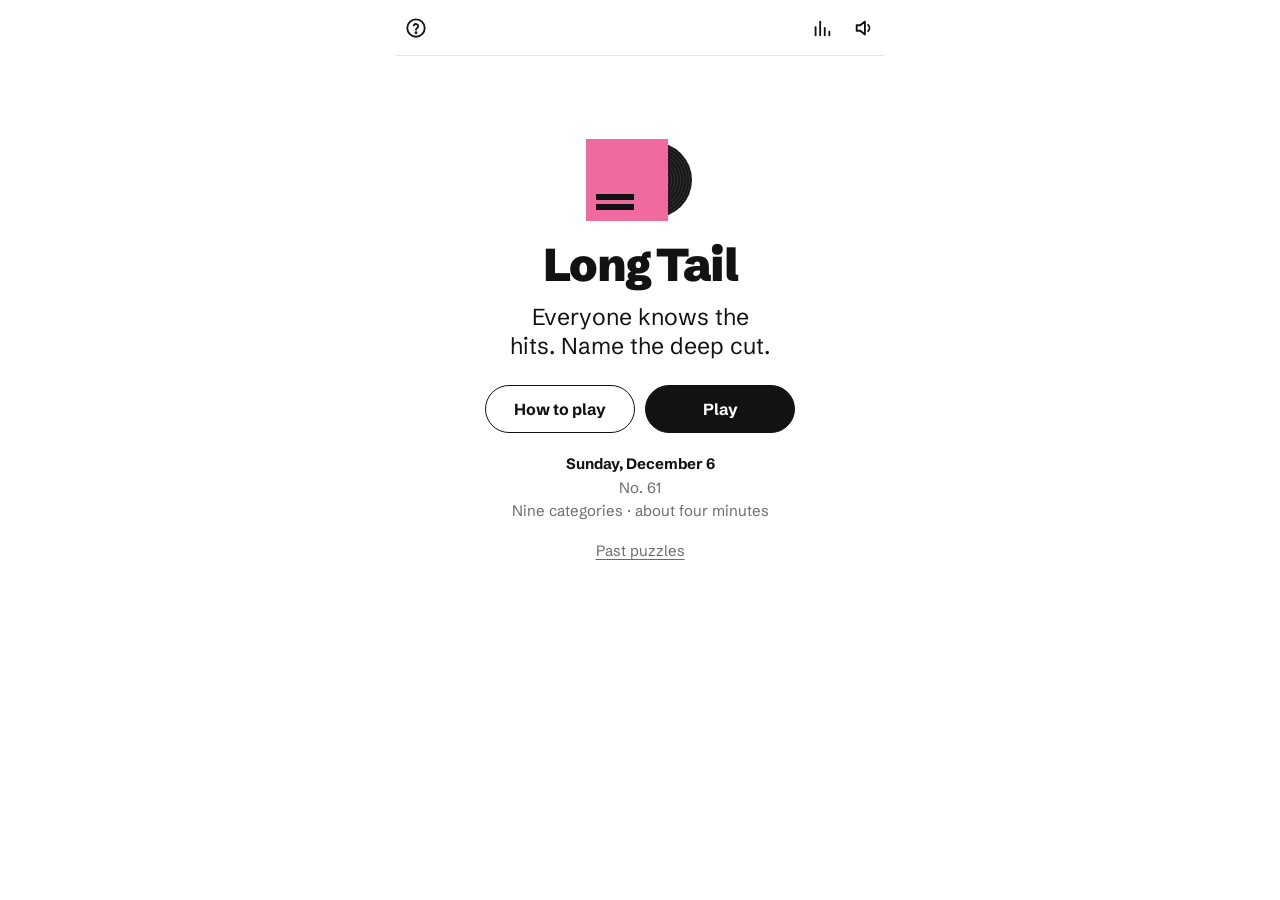
==== index.html @ 8c36a5b3 "Add 11 cards (video games, cartoons, game shows, rivers, seas, islands, Olympic hosts, scientists, F" ====
<!doctype html>
<html lang="en">
<head>
<meta charset="utf-8">
<meta name="viewport" content="width=device-width, initial-scale=1, viewport-fit=cover">
<meta name="description" content="Everyone knows the hits. Name the deep cut. A daily rarity game: nine categories, one answer each, and the rarer your answer the more it's worth. Challenge your group chat.">
<meta property="og:title" content="Long Tail">
<meta property="og:description" content="Everyone knows the hits. Name the deep cut. A daily rarity game: nine categories, one answer each, and the rarer your answer the more it's worth. Challenge your group chat.">
<meta property="og:type" content="website">
<meta property="og:url" content="https://vishalkj-ai.github.io/long-tail/">
<meta property="og:image" content="https://vishalkj-ai.github.io/long-tail/og.jpg">
<meta property="og:image:width" content="1200">
<meta property="og:image:height" content="630">
<meta name="twitter:card" content="summary_large_image">
<meta name="twitter:image" content="https://vishalkj-ai.github.io/long-tail/og.jpg">
<meta name="theme-color" content="#FFFFFF" media="(prefers-color-scheme: light)">
<meta name="theme-color" content="#121213" media="(prefers-color-scheme: dark)">
<link rel="apple-touch-icon" href="https://vishalkj-ai.github.io/long-tail/icon-180.png">
<link rel="manifest" href="https://vishalkj-ai.github.io/long-tail/manifest.webmanifest">
<link rel="icon" href="data:image/svg+xml,%3Csvg%20xmlns%3D%22http%3A%2F%2Fwww.w3.org%2F2000%2Fsvg%22%20viewBox%3D%220%200%2032%2032%22%3E%3Ccircle%20cx%3D%2220%22%20cy%3D%2215%22%20r%3D%2210%22%20fill%3D%22%2319191B%22%2F%3E%3Ccircle%20cx%3D%2220%22%20cy%3D%2215%22%20r%3D%223%22%20fill%3D%22%23E9B208%22%2F%3E%3Crect%20x%3D%222%22%20y%3D%224%22%20width%3D%2220%22%20height%3D%2221%22%20fill%3D%22%23EF6A9E%22%2F%3E%3Crect%20x%3D%225%22%20y%3D%2217%22%20width%3D%229%22%20height%3D%221.6%22%20fill%3D%22%23121213%22%2F%3E%3Crect%20x%3D%225%22%20y%3D%2220%22%20width%3D%229%22%20height%3D%221.6%22%20fill%3D%22%23121213%22%2F%3E%3C%2Fsvg%3E">
<script>
  // Settings. To switch on analytics, put your GoatCounter code (the "xyz" in xyz.goatcounter.com)
  // or your Plausible site domain below. Leave both empty to keep tracking off.
  window.LT_CONFIG = { siteUrl: "https://vishalkj-ai.github.io/long-tail/", goatcounter: "", plausible: "" };
</script>
<title>Long Tail</title>
<meta name="claude:viewport-fit-sides" content="cover">
<link rel="preconnect" href="https://fonts.googleapis.com">
<link rel="preconnect" href="https://fonts.gstatic.com" crossorigin>
<link rel="stylesheet" href="https://fonts.googleapis.com/css2?family=Schibsted+Grotesk:wght@400;500;600;700;800;900&display=swap">
<style>
/* Layout: a Wordle-plain column. Centred title screen; the one signature object is the album sleeve with its record, which spins and takes a price sticker on the reveal. */
:root {
  --bg: #FFFFFF;
  --surface: #F4F4F2;
  --ink: #121213;
  --ink-2: #6B6B70;
  --line: #E4E4E1;
  --line-2: #C8C8C4;
  --accent: #121213;
  --on-accent: #FFFFFF;
  --vinyl: #19191B;
  --groove: #2B2B2E;
  --t-head: #A9A9A4; --on-t-head: #121213;
  --t-hipster: #9C6B54; --on-t-hipster: #FFFFFF;
  --t-body: #2E9D5A; --on-t-body: #FFFFFF;
  --t-tail: #2E72CC; --on-t-tail: #FFFFFF;
  --t-deep: #7C54C8; --on-t-deep: #FFFFFF;
  --t-outlier: #E9B208; --on-t-outlier: #121213;
  --bad: #D63B3B; --on-bad: #FFFFFF;
  /* album sleeves are printed objects, identical in both themes */
  --s-pink: #EF6A9E; --s-yellow: #F3C746; --s-blue: #4581D6; --s-green: #43A46D; --s-orange: #EE7D41;
  --s-ink: #121213; --s-paper: #FFFFFF;
  --f: "Schibsted Grotesk", "Helvetica Neue", Arial, system-ui, sans-serif;
}
@media (prefers-color-scheme: dark) {
  :root:not([data-theme="light"]) {
    --bg: #121213; --surface: #1D1D1F; --ink: #F4F4F2; --ink-2: #9D9DA2; --line: #2B2B2E; --line-2: #3D3D41;
    --accent: #F4F4F2; --on-accent: #121213; --vinyl: #060607; --groove: #1F1F22;
    --t-head: #8E8E89; --on-t-head: #121213; --t-hipster: #BC8468; --on-t-hipster: #121213;
    --t-body: #3EBB70; --on-t-body: #121213; --t-tail: #4D90E8; --on-t-tail: #121213;
    --t-deep: #9F7DE8; --on-t-deep: #121213; --t-outlier: #F3C232; --on-t-outlier: #121213;
    --bad: #F05555; --on-bad: #121213;
    color-scheme: dark;
  }
}
:root[data-theme="dark"] {
  --bg: #121213; --surface: #1D1D1F; --ink: #F4F4F2; --ink-2: #9D9DA2; --line: #2B2B2E; --line-2: #3D3D41;
  --accent: #F4F4F2; --on-accent: #121213; --vinyl: #060607; --groove: #1F1F22;
  --t-head: #8E8E89; --on-t-head: #121213; --t-hipster: #BC8468; --on-t-hipster: #121213;
  --t-body: #3EBB70; --on-t-body: #121213; --t-tail: #4D90E8; --on-t-tail: #121213;
  --t-deep: #9F7DE8; --on-t-deep: #121213; --t-outlier: #F3C232; --on-t-outlier: #121213;
  --bad: #F05555; --on-bad: #121213;
  color-scheme: dark;
}
*, *::before, *::after { box-sizing: border-box; }
[hidden] { display: none !important; }
html { -webkit-text-size-adjust: 100%; }
body { margin: 0; background: var(--bg); color: var(--ink); font: 400 17px/1.45 var(--f); -webkit-font-smoothing: antialiased; }
button, input { font: inherit; color: inherit; }
:focus-visible { outline: 2px solid var(--t-tail); outline-offset: 2px; }
h1, h2, h3 { margin: 0; font-weight: 800; letter-spacing: -0.02em; line-height: 1.05; text-wrap: balance; }
p { margin: 0; }
.wrap { max-width: 520px; margin: 0 auto; padding-left: max(16px, env(safe-area-inset-left, 0px)); padding-right: max(16px, env(safe-area-inset-right, 0px)); padding-block: 0 56px; display: grid; gap: 20px; }
.screen { display: grid; gap: 18px; }
.screen > *, main > *, .wrap > * { min-width: 0; }

/* header */
.top { display: grid; grid-template-columns: 1fr auto 1fr; align-items: center; min-height: 56px; border-bottom: 1px solid var(--line); }
.top-l { justify-self: start; display: flex; }
body.on-home .mark { visibility: hidden; }
.top-r { justify-self: end; display: flex; align-items: center; gap: 2px; }
.mark { background: none; border: 0; padding: 0 6px; cursor: pointer; color: var(--ink); font: 800 24px/1 var(--f); letter-spacing: -0.03em; white-space: nowrap; }
.icon { appearance: none; width: 40px; height: 40px; border: 0; border-radius: 50%; background: none; display: grid; place-items: center; cursor: pointer; color: var(--ink); padding: 0; }
.icon:hover { background: var(--surface); }
.icon svg { width: 22px; height: 22px; }
.streak { font: 700 14px/1 var(--f); padding: 0 4px; white-space: nowrap; font-variant-numeric: tabular-nums; }

/* buttons */
.btn { appearance: none; border: 1px solid var(--ink); background: transparent; color: var(--ink); border-radius: 999px; min-height: 48px; padding: 0 24px; font: 700 16px/1 var(--f); cursor: pointer; display: inline-flex; align-items: center; justify-content: center; gap: 8px; text-align: center; }
.btn.primary { background: var(--accent); color: var(--on-accent); border-color: var(--accent); }
.btn.big { width: 100%; min-height: 52px; font-size: 17px; }
.btn:active { transform: scale(0.98); }
.btn svg { width: 18px; height: 18px; }
.link { background: none; border: 0; padding: 4px 2px; color: var(--ink-2); text-decoration: underline; text-underline-offset: 3px; cursor: pointer; font-size: 15px; white-space: nowrap; }
.row { display: flex; flex-wrap: wrap; gap: 10px; }
.row .btn { flex: 1 1 140px; }
.fine { font-size: 14px; color: var(--ink-2); }

/* album sleeve art, used small on the title screen and big in play */
.art { position: relative; width: 108px; height: 84px; }
.art-vinyl { position: absolute; left: 30px; top: 3px; width: 76px; height: 76px; border-radius: 50%; background: repeating-radial-gradient(circle, var(--vinyl) 0 2px, var(--groove) 2px 3px); }
.art-vinyl::after { content: ""; position: absolute; inset: 33%; border-radius: 50%; background: var(--t-outlier); }
.art-sleeve { position: absolute; left: 0; top: 0; width: 82px; height: 82px; background: var(--s-pink); }
.art-sleeve::after { content: ""; position: absolute; left: 10px; bottom: 11px; width: 38px; height: 6px; background: var(--s-ink); box-shadow: 0 -10px 0 var(--s-ink); }

/* title screen */
.splash { justify-items: center; text-align: center; padding-top: clamp(20px, 7vh, 64px); gap: 14px; }
.title { font-size: 46px; font-weight: 900; letter-spacing: -0.04em; margin-top: 4px; }
.sub { font-size: 23px; line-height: 1.25; max-width: 19ch; }
.cta { display: flex; gap: 10px; justify-content: center; flex-wrap: wrap; margin-top: 10px; }
.cta .btn { min-width: 150px; }
.meta { display: grid; gap: 2px; font-size: 15px; margin-top: 6px; }
.meta b { font-weight: 700; }
.meta span { color: var(--ink-2); }
.banner { background: var(--surface); border-radius: 8px; padding: 12px 14px; font-size: 16px; max-width: 34ch; }

/* play */
.hud { display: flex; align-items: center; justify-content: space-between; gap: 12px; padding-top: 14px; }
.pips { display: flex; gap: 5px; }
.pip { width: 26px; height: 26px; border: 2px solid var(--line-2); background: transparent; }
.pip.now { border-color: var(--ink); }
.pip.done { background: var(--c); border-color: var(--c); }
.pip.miss { background: var(--line-2); border-color: var(--line-2); }
.hud-score { font: 800 26px/1 var(--f); font-variant-numeric: tabular-nums; display: flex; align-items: baseline; gap: 5px; letter-spacing: -0.02em; }
.hud-score b { display: inline-block; font-weight: 800; }
.hud-score small { font-size: 13px; font-weight: 500; color: var(--ink-2); letter-spacing: 0; }
.hud-score.bump b { animation: bump 0.45s ease; }
@keyframes bump { 40% { transform: scale(1.3); } }
.stage { position: relative; width: 100%; }
.sleeve { position: relative; z-index: 2; width: 78%; aspect-ratio: 1; max-width: 100%; background: var(--sl, var(--s-pink)); color: var(--slt, var(--s-ink)); padding: 16px 16px 18px; display: grid; grid-template-rows: auto auto 1fr; gap: 2px; box-shadow: 0 10px 24px -14px rgba(0, 0, 0, 0.5); }
.trk { font: 700 12px/1.2 var(--f); letter-spacing: 0.06em; text-transform: uppercase; opacity: 0.75; }
.c-title { font: 600 16px/1.2 var(--f); opacity: 0.9; }
.c-q { align-self: end; font-size: clamp(30px, 9vw, 44px); font-weight: 900; letter-spacing: -0.035em; line-height: 0.98; overflow-wrap: anywhere; hyphens: auto; }
.c-q.mid { font-size: clamp(26px, 7.6vw, 36px); }
.c-q.long { font-size: clamp(21px, 6.2vw, 30px); }
.vinyl { position: absolute; z-index: 1; top: 2.5%; left: 25%; width: 73%; aspect-ratio: 1; border-radius: 50%; background: repeating-radial-gradient(circle at 50% 50%, var(--vinyl) 0 2.2px, var(--groove) 2.2px 3px); display: grid; place-items: center; }
.vinyl::before { content: ""; position: absolute; inset: 0; border-radius: 50%; background: conic-gradient(from 30deg, transparent 0 12%, rgba(255, 255, 255, 0.1) 16%, transparent 22% 62%, rgba(255, 255, 255, 0.07) 66%, transparent 72%); }
.vinyl-label { position: relative; width: 36%; aspect-ratio: 1; border-radius: 50%; background: var(--lc, var(--sl, var(--s-pink))); color: var(--lct, var(--s-ink)); display: grid; place-items: center; font: 900 clamp(12px, 3.6vw, 16px)/1 var(--f); }
.vinyl-label::after { content: ""; position: absolute; width: 8%; aspect-ratio: 1; border-radius: 50%; background: var(--bg); left: 46%; top: 46%; }
.stage.deal .sleeve { animation: deal 0.36s cubic-bezier(0.2, 0.8, 0.25, 1) both; }
.stage.deal .vinyl { animation: peek 0.5s 0.15s cubic-bezier(0.2, 0.8, 0.25, 1) both; }
@keyframes deal { from { opacity: 0; transform: translateY(18px); } to { opacity: 1; transform: none; } }
@keyframes peek { from { transform: translateX(-34%); } to { transform: none; } }
.stage.playing .vinyl { animation: spin 1.8s linear infinite; }
@keyframes spin { to { transform: rotate(360deg); } }
.price { position: absolute; z-index: 3; top: 12px; right: calc(22% + 12px); width: clamp(76px, 23vw, 94px); aspect-ratio: 1; border-radius: 50%; background: var(--c); color: var(--onc); display: grid; place-content: center; text-align: center; gap: 1px; transform: rotate(10deg); box-shadow: 0 3px 10px -4px rgba(0, 0, 0, 0.45); }
.price b { font: 900 clamp(22px, 7vw, 30px)/1 var(--f); letter-spacing: -0.03em; }
.price small { font: 700 9px/1.1 var(--f); letter-spacing: 0.06em; text-transform: uppercase; padding: 0 8px; }
.price.slap { animation: slap 0.32s cubic-bezier(0.2, 1.5, 0.4, 1) both; }
@keyframes slap { from { transform: scale(1.9) rotate(-16deg); opacity: 0; } to { transform: rotate(10deg); opacity: 1; } }
.c-rule { font-size: 15px; color: var(--ink-2); }
.timer-row { display: flex; align-items: center; gap: 10px; }
.timer { position: relative; flex: 1; height: 6px; border-radius: 3px; background: var(--line); overflow: hidden; }
.timer-fill { position: absolute; inset: 0; transform-origin: left; background: var(--ink); }
.timer.low .timer-fill { background: var(--bad); }
.timer-n { font: 700 15px/1 var(--f); font-variant-numeric: tabular-nums; min-width: 3ch; text-align: right; }
.timer.low + .timer-n { color: var(--bad); }
.answer { display: grid; grid-template-columns: minmax(0, 1fr) auto; gap: 8px; }
.answer input { min-width: 0; border: 1.5px solid var(--line-2); background: var(--bg); border-radius: 8px; padding: 13px 14px; font: 600 19px/1.2 var(--f); outline: none; }
.answer input::placeholder { color: var(--ink-2); font-weight: 400; }
.answer input:focus { border-color: var(--ink); }
.answer .btn { border-radius: 8px; min-width: 72px; padding: 0 18px; }
.answer.shake { animation: shake 0.32s; }
@keyframes shake { 20%, 60% { transform: translateX(-6px); } 40%, 80% { transform: translateX(6px); } }
.under { display: flex; justify-content: space-between; align-items: flex-start; gap: 12px; }
.msg { font-size: 15px; color: var(--ink-2); min-height: 1.45em; }
.msg.bad { color: var(--bad); font-weight: 600; }
.tried { display: flex; flex-wrap: wrap; gap: 6px; margin: 0; padding: 0; list-style: none; }
.tried li { font-size: 14px; padding: 3px 9px; border-radius: 4px; background: var(--surface); text-decoration: line-through; color: var(--ink-2); }
.confirm { background: var(--surface); border-radius: 10px; padding: 16px; display: grid; gap: 12px; }
.confirm p { font-size: 19px; }
.confirm .btn { border-radius: 8px; }

/* reveal */
.reveal { display: grid; gap: 12px; }
.meter { display: grid; grid-template-columns: repeat(6, minmax(0, 1fr)); align-items: end; gap: 5px; height: 48px; margin-bottom: 18px; }
.bar { position: relative; height: var(--h); border-radius: 2px 2px 0 0; background: var(--line); transition: background 0.12s, transform 0.2s; transform-origin: bottom; }
.bar.lit { background: var(--c); }
.bar.you { transform: scaleY(1.15); }
.bar small { position: absolute; top: 100%; left: 0; right: 0; margin-top: 4px; text-align: center; font: 600 11px/1 var(--f); color: var(--ink-2); font-variant-numeric: tabular-nums; }
.bar.you small { color: var(--ink); font-weight: 800; }
.rv-head { display: flex; align-items: center; gap: 12px; flex-wrap: wrap; min-height: 34px; }
.rv-tier { display: inline-block; background: var(--c, var(--line)); color: var(--onc, var(--ink)); font: 800 14px/1 var(--f); letter-spacing: 0.05em; text-transform: uppercase; padding: 9px 12px; border-radius: 6px; white-space: nowrap; }
.rv-tier:empty { display: none; }
.rv-tier.go { animation: pop 0.3s cubic-bezier(0.2, 1.5, 0.4, 1) both; }
@keyframes pop { from { transform: scale(0.6); opacity: 0; } to { transform: none; opacity: 1; } }
.rv-pts { font: 900 30px/1 var(--f); letter-spacing: -0.03em; font-variant-numeric: tabular-nums; }
.rv-ans { font: 800 26px/1.1 var(--f); letter-spacing: -0.02em; overflow-wrap: anywhere; }
.rv-ans:empty { display: none; }
.rv-odds { font-size: 14px; color: var(--ink-2); }
.rv-line { font-size: 15px; color: var(--ink-2); }
.rv-line b { color: var(--ink); font-weight: 700; margin-right: 5px; }

/* results */
.results { gap: 16px; }
.r-top { display: grid; justify-items: center; text-align: center; gap: 6px; padding-top: 20px; }
.r-date { font-size: 15px; color: var(--ink-2); }
.r-emoji { font-size: 64px; line-height: 1.1; }
.r-name { font-size: 40px; font-weight: 900; letter-spacing: -0.04em; }
.r-tag { font-size: 18px; color: var(--ink-2); }
.r-score { display: flex; align-items: baseline; gap: 6px; justify-content: center; margin-top: 6px; }
.r-score b { font: 900 50px/1 var(--f); letter-spacing: -0.04em; font-variant-numeric: tabular-nums; }
.r-score span { font: 600 20px/1 var(--f); color: var(--ink-2); }
.squares { display: flex; gap: 6px; flex-wrap: wrap; justify-content: center; }
.squares i { position: relative; width: 36px; height: 36px; background: var(--c, var(--line-2)); }
.squares.grid { display: grid; grid-template-columns: repeat(3, 36px); justify-content: center; }
.squares i::after { content: ""; position: absolute; inset: 34%; border-radius: 50%; background: var(--bg); opacity: 0.8; }
.r-best { font-size: 16px; color: var(--ink-2); }
.r-best b { color: var(--ink); }
.share-box { display: grid; gap: 10px; justify-items: center; }
.share-box .btn { width: min(320px, 100%); }
.name-in { display: flex; align-items: center; gap: 8px; font-size: 14px; color: var(--ink-2); }
.name-in input { width: 9em; min-width: 0; border: 0; border-bottom: 1.5px solid var(--line-2); background: transparent; padding: 4px 2px; font: 600 15px/1.2 var(--f); color: var(--ink); outline: none; }
.name-in input:focus { border-color: var(--ink); }
.countdown { font-size: 15px; color: var(--ink-2); font-variant-numeric: tabular-nums; text-align: center; }
.countdown b { color: var(--ink); }
.sec-h { font-size: 20px; padding-top: 10px; border-top: 1px solid var(--line); margin-top: 6px; }
.vs { display: grid; gap: 10px; background: var(--surface); border-radius: 10px; padding: 16px; }
.vs-head { font: 800 22px/1.1 var(--f); letter-spacing: -0.02em; }
.lb { display: grid; gap: 2px; }
.lb-row { display: grid; grid-template-columns: 1.4em minmax(0, 1fr) auto 3em; gap: 10px; align-items: center; padding: 7px 8px; border-radius: 6px; font-size: 15px; }
.lb-row.me { background: var(--bg); font-weight: 700; }
.lb-pos { color: var(--ink-2); font-variant-numeric: tabular-nums; }
.lb-who { min-width: 0; overflow-wrap: anywhere; }
.lb-sq { display: grid; grid-template-columns: repeat(9, 7px); gap: 2px; }
.lb-sq i { width: 7px; height: 7px; background: var(--c); }
.lb-pts { text-align: right; font-weight: 800; font-variant-numeric: tabular-nums; }
.said summary { cursor: pointer; font-weight: 700; font-size: 15px; padding: 6px 0; }
.said .vs-row { grid-template-columns: minmax(0, 1fr); }
.vs-row { display: grid; grid-template-columns: minmax(0, 1fr) minmax(0, 1fr); gap: 3px 12px; font-size: 15px; padding-top: 8px; border-top: 1px solid var(--line); }
.vs-row .q { grid-column: 1 / -1; font-size: 13px; color: var(--ink-2); }
.vs-row span { display: flex; gap: 7px; align-items: center; min-width: 0; overflow-wrap: anywhere; }
.vs-row span i { width: 12px; height: 12px; flex: none; background: var(--c, var(--line-2)); }

/* your five */
.rcs { display: grid; }
details.rc { border-bottom: 1px solid var(--line); }
details.rc summary { list-style: none; cursor: pointer; display: grid; grid-template-columns: auto minmax(0, 1fr) auto auto; gap: 14px; align-items: center; padding: 12px 0; }
details.rc summary::-webkit-details-marker { display: none; }
.rc-art { position: relative; width: 62px; height: 42px; }
.rc-art::before { content: ""; position: absolute; left: 24px; top: 2px; width: 38px; height: 38px; border-radius: 50%; background: radial-gradient(circle, var(--bg) 0 6%, var(--c) 7% 34%, var(--vinyl) 35%); }
.rc-art::after { content: ""; position: absolute; left: 0; top: 0; width: 42px; height: 42px; background: var(--sl); }
.rc-main { display: grid; gap: 1px; min-width: 0; }
.rc-q { font-size: 14px; color: var(--ink-2); }
.rc-you { font: 700 18px/1.2 var(--f); overflow-wrap: anywhere; }
.rc-you.none { color: var(--ink-2); font-weight: 500; }
.rc-better { display: flex; flex-wrap: wrap; align-items: center; gap: 2px 10px; font-size: 13px; color: var(--ink-2); margin-top: 3px; }
.rc-better.top { color: var(--t-body); font-weight: 600; }
.pick { display: inline-flex; align-items: center; gap: 5px; color: var(--ink); font-weight: 600; white-space: nowrap; }
.pick i { width: 8px; height: 8px; border-radius: 50%; background: var(--c); flex: none; }
.pick small { color: var(--ink-2); font-weight: 500; font-size: 12px; }
.rv-line .pick { margin-right: 10px; font-size: 15px; }
.rc-pts { text-align: right; display: grid; gap: 2px; }
.rc-pts b { font: 900 22px/1 var(--f); letter-spacing: -0.02em; font-variant-numeric: tabular-nums; }
.rc-pts small { font-size: 12px; color: var(--ink-2); white-space: nowrap; }
.rc-chev { width: 10px; height: 10px; border-right: 2px solid var(--ink-2); border-bottom: 2px solid var(--ink-2); transform: rotate(45deg) translateY(-3px); transition: transform 0.2s; }
details.rc[open] .rc-chev { transform: rotate(225deg) translateY(-3px); }
.rc-body { display: grid; gap: 0; padding: 0 0 14px; }
.tr { display: grid; grid-template-columns: 7.6em minmax(0, 1fr); gap: 12px; padding: 9px 0; border-top: 1px solid var(--line); }
.tr-k { display: grid; gap: 2px; align-content: start; }
.tr-k span { display: flex; align-items: center; gap: 7px; font: 700 14px/1.2 var(--f); white-space: nowrap; }
.tr-k i { width: 10px; height: 10px; border-radius: 50%; background: var(--c); flex: none; }
.tr-k small { font-size: 12px; color: var(--ink-2); padding-left: 17px; }
.tr-v { font-size: 15px; line-height: 1.5; color: var(--ink-2); }
.tr-v .me { color: var(--ink); font-weight: 800; box-shadow: inset 0 -0.45em 0 color-mix(in srgb, var(--c) 45%, transparent); }
.tr-v .link { font-size: 14px; padding: 0; }
.rc-search { display: flex; align-items: center; gap: 8px; border: 1.5px solid var(--line-2); border-radius: 8px; padding: 0 12px; margin: 2px 0 6px; background: var(--bg); }
.rc-search:focus-within { border-color: var(--ink); }
.rc-search svg { width: 18px; height: 18px; color: var(--ink-2); flex: none; }
.rc-search input { flex: 1; min-width: 0; border: 0; outline: none; background: transparent; padding: 11px 0; font: 500 16px/1.2 var(--f); color: var(--ink); }
.rc-search input::placeholder { color: var(--ink-2); font-weight: 400; }
.rc-search input::-webkit-search-cancel-button { cursor: pointer; }
.rc-verdict { font-size: 15px; padding: 4px 0 10px; display: flex; gap: 8px; align-items: baseline; flex-wrap: wrap; }
.rc-verdict .tag { display: inline-block; background: var(--c); color: var(--onc); font: 800 12px/1 var(--f); letter-spacing: 0.04em; text-transform: uppercase; padding: 5px 8px; border-radius: 4px; }
.rc-verdict.no { color: var(--bad); font-weight: 600; }
.rc-verdict.no small { color: var(--ink-2); font-weight: 400; font-size: 14px; }
.tr-v .hit { color: var(--ink); font-weight: 800; background: color-mix(in srgb, var(--c) 28%, transparent); border-radius: 3px; padding: 0 3px; }
.rc-empty { font-size: 15px; color: var(--ink-2); padding: 8px 0; border-top: 1px solid var(--line); }
.rc-fact { font-size: 15px; color: var(--ink-2); padding-top: 10px; border-top: 1px solid var(--line); }
.rc-fact b { color: var(--ink); }

/* archive */
.ar-head { display: grid; gap: 6px; padding-top: 18px; }
.ar-head h2 { font-size: 30px; font-weight: 900; letter-spacing: -0.03em; }
.ar { display: grid; }
.ar-row { appearance: none; background: none; border: 0; border-bottom: 1px solid var(--line); display: grid; grid-template-columns: 4.4em minmax(0, 1fr) auto auto; align-items: center; gap: 12px; padding: 14px 2px; text-align: left; cursor: pointer; color: var(--ink); font: inherit; width: 100%; }
.ar-row:hover { background: var(--surface); }
.ar-no { font-weight: 800; font-variant-numeric: tabular-nums; }
.ar-date { color: var(--ink-2); font-size: 15px; display: grid; gap: 5px; }
.ar-sq { display: flex; gap: 3px; }
.ar-sq i { width: 10px; height: 10px; background: var(--c); }
.ar-st { font-weight: 700; font-variant-numeric: tabular-nums; white-space: nowrap; }
.ar-st.todo { font-size: 14px; border: 1px solid var(--ink); border-radius: 999px; padding: 5px 14px; }
.ar-st.half { color: var(--ink-2); font-weight: 600; font-size: 14px; }
.ar-row .rc-chev { transform: rotate(-45deg); }
.links { display: flex; gap: 18px; justify-content: center; flex-wrap: wrap; }

/* stats */
.statrow { display: grid; grid-template-columns: repeat(4, minmax(0, 1fr)); gap: 8px; text-align: center; }
.stat { display: grid; gap: 2px; }
.stat b { font: 900 30px/1 var(--f); letter-spacing: -0.03em; font-variant-numeric: tabular-nums; }
.stat span { font-size: 12px; color: var(--ink-2); }
.dist { display: grid; gap: 5px; }
.dist-row { display: grid; grid-template-columns: 6.6em minmax(0, 1fr); gap: 8px; align-items: center; font-size: 14px; }
.dist-bar { height: 22px; background: var(--line-2); min-width: 24px; display: flex; justify-content: flex-end; align-items: center; padding: 0 7px; font: 700 12px var(--f); color: var(--ink); }
.dist-row.me .dist-bar { background: var(--t-body); color: var(--on-t-body); }
.stats-wrap { display: grid; gap: 14px; }
.eyebrow { font: 700 13px/1.3 var(--f); color: var(--ink-2); }

.toast { position: fixed; left: 50%; top: calc(64px + env(safe-area-inset-top, 0px)); transform: translate(-50%, -8px); background: var(--accent); color: var(--on-accent); padding: 11px 16px; border-radius: 6px; font-weight: 700; font-size: 15px; opacity: 0; pointer-events: none; transition: opacity 0.2s, transform 0.2s; z-index: 80; max-width: calc(100% - 32px); text-align: center; }
.toast.show { opacity: 1; transform: translate(-50%, 0); }
.fx { position: fixed; inset: 0; pointer-events: none; z-index: 60; overflow: hidden; }
.fx i { position: absolute; top: -14px; width: 9px; height: 9px; border-radius: 50%; animation: fall var(--d) cubic-bezier(0.2, 0.6, 0.4, 1) forwards; }
.fx i:nth-child(3n) { border-radius: 1px; width: 7px; height: 12px; }
@keyframes fall { to { transform: translate(var(--x), 108vh) rotate(var(--r)); } }
dialog { border: 0; border-radius: 10px; background: var(--bg); color: var(--ink); padding: 0; width: min(500px, calc(100% - 24px)); max-height: calc(100% - 32px); box-shadow: 0 18px 50px rgba(0, 0, 0, 0.3); }
dialog::backdrop { background: color-mix(in srgb, var(--bg) 55%, transparent); }
.dlg { display: grid; gap: 14px; padding: 22px 20px 20px; }
.dlg-top { display: flex; justify-content: space-between; align-items: flex-start; gap: 10px; }
.dlg h2 { font-size: 28px; font-weight: 900; letter-spacing: -0.03em; }
.dlg .lede { font-size: 19px; }
.rules { margin: 0; padding-left: 20px; display: grid; gap: 6px; }
.ladder { list-style: none; margin: 0; padding: 0; display: grid; gap: 8px; }
.ladder li { display: grid; grid-template-columns: auto minmax(0, 1fr); gap: 12px; align-items: center; }
.sticker { width: 40px; height: 40px; border-radius: 50%; background: var(--c); color: var(--onc); display: grid; place-items: center; font: 900 14px/1 var(--f); }
.ladder .lab { font-weight: 700; }
.ladder small { display: block; font-size: 14px; color: var(--ink-2); font-weight: 400; }
.ranks { list-style: none; margin: 0; padding: 0; display: grid; grid-template-columns: repeat(2, minmax(0, 1fr)); gap: 6px 14px; font-size: 15px; }
.ranks li { display: flex; gap: 8px; align-items: center; }
.ranks b { font-size: 13px; color: var(--ink-2); font-weight: 600; margin-left: auto; font-variant-numeric: tabular-nums; }
@media (prefers-reduced-motion: reduce) { *, *::before, *::after { animation-duration: 0.01ms !important; animation-iteration-count: 1 !important; transition: none !important; } }
@media (max-height: 720px) { .wrap, .screen { gap: 13px; } .sleeve { width: 68%; } .vinyl { left: 18%; width: 64%; } .price { right: calc(32% + 10px); } }
@media (max-width: 400px) { .pip { width: 23px; height: 23px; } .statrow { gap: 4px; } .tr { grid-template-columns: 6.4em minmax(0, 1fr); } }
</style>
<style>:root{padding-top:env(safe-area-inset-top,0px);padding-bottom:env(safe-area-inset-bottom,0px)}</style>
</head>
<body>
<div class="wrap">
  <header class="top">
    <div class="top-l"><button class="icon" id="btn-help" type="button" aria-label="How to play" title="How to play"><svg viewBox="0 0 24 24" fill="none" stroke="currentColor" stroke-width="2" stroke-linecap="round" stroke-linejoin="round" aria-hidden="true"><circle cx="12" cy="12" r="9.5"/><path d="M9.6 9.2a2.5 2.5 0 0 1 4.8 1c0 1.7-2.4 2.2-2.4 3.6"/><circle cx="12" cy="17.2" r="0.6" fill="currentColor"/></svg></button></div>
    <button class="mark" id="btn-brand" type="button">Long Tail</button>
    <div class="top-r">
      <span class="streak" id="streak" hidden></span>
      <button class="icon" id="btn-stats" type="button" aria-label="Statistics" title="Statistics"><svg viewBox="0 0 24 24" fill="none" stroke="currentColor" stroke-width="2" stroke-linecap="round" aria-hidden="true"><path d="M5 20V11M10 20V5M15 20v-8M20 20v-4"/></svg></button>
      <button class="icon" id="btn-sound" type="button" aria-label="Sound on" title="Sound"><svg viewBox="0 0 24 24" fill="none" stroke="currentColor" stroke-width="2" stroke-linecap="round" stroke-linejoin="round" aria-hidden="true"><path d="M4 9v6h4l5 4V5L8 9z"/><path id="snd-wave" d="M16.5 8.5a5 5 0 0 1 0 7"/></svg></button>
    </div>
  </header>

  <main>
    <section class="screen splash" id="s-home">
      <div class="art" aria-hidden="true"><div class="art-vinyl"></div><div class="art-sleeve"></div></div>
      <h1 class="title">Long Tail</h1>
      <p class="sub">Everyone knows the hits. Name the deep cut.</p>
      <div class="banner" id="h-challenge" hidden></div>
      <div class="cta"><button class="btn" id="btn-how" type="button">How to play</button><button class="btn primary" id="btn-play" type="button">Play</button></div>
      <p class="meta"><b id="h-date">Today</b><span id="h-no">No. 1</span><span>Nine categories · about four minutes</span></p>
      <div class="links"><button class="link" id="btn-archive" type="button">Past puzzles</button><button class="link" id="btn-practice-home" type="button" hidden>Practice mode</button></div>
    </section>

    <section class="screen" id="s-play" hidden>
      <div class="hud">
        <div class="pips" id="pips" aria-label="Progress"></div>
        <div class="hud-score" id="hud-score"><b id="score">0</b><small>points</small></div>
      </div>
      <div class="stage" id="stage">
        <div class="vinyl" aria-hidden="true"><span class="vinyl-label" id="vinyl-label"></span></div>
        <article class="sleeve" id="card" aria-live="polite">
          <span class="trk" id="c-meta">Track 1 of 5</span>
          <p class="c-title" id="c-title"></p>
          <h2 class="c-q" id="c-q"></h2>
        </article>
        <div class="price" id="price" hidden></div>
      </div>
      <p class="c-rule" id="c-rule"></p>
      <div class="timer-row" id="timer-row"><div class="timer" id="timer"><div class="timer-fill" id="timer-fill"></div></div><span class="timer-n" id="timer-n">30s</span></div>

      <div id="p-answer" class="screen">
        <form class="answer" id="f-answer" autocomplete="off">
          <input id="in-answer" type="text" placeholder="Type an answer" aria-label="Your answer" autocapitalize="off" autocorrect="off" spellcheck="false" enterkeyhint="go" maxlength="80">
          <button class="btn primary" type="submit">Go</button>
        </form>
        <div class="under"><p class="msg" id="msg" aria-live="polite"></p><button class="link" id="btn-skip" type="button">Skip</button></div>
        <ul class="tried" id="tried" aria-label="Wrong guesses"></ul>
      </div>

      <div class="confirm" id="p-confirm" hidden>
        <p id="cf-q"></p>
        <div class="row" id="cf-btns"></div>
      </div>

      <div class="reveal" id="p-reveal" hidden>
        <div class="meter" id="meter" aria-hidden="true"></div>
        <div class="rv-head"><span class="rv-tier" id="rv-tier"></span><span class="rv-pts" id="rv-pts"></span></div>
        <p class="rv-ans" id="rv-ans"></p>
        <p class="rv-odds" id="rv-odds"></p>
        <button class="btn primary big" id="btn-next" type="button">Next track</button>
        <p class="rv-line" id="rv-common"></p>
        <p class="rv-line" id="rv-deep"></p>
      </div>
    </section>

    <section class="screen results" id="s-results" hidden>
      <div class="r-top">
        <p class="r-date" id="r-date"></p>
        <span class="r-emoji" id="r-emoji" aria-hidden="true"></span>
        <h2 class="r-name" id="r-name"></h2>
        <p class="r-tag" id="r-tag"></p>
        <div class="r-score"><b id="r-score">0</b><span id="r-max">/ 500</span></div>
        <div class="squares" id="r-squares" aria-hidden="true"></div>
        <p class="r-best" id="r-best" hidden></p>
      </div>
      <div class="vs" id="r-versus" hidden></div>
      <div class="share-box">
        <button class="btn primary big" id="btn-share" type="button"><svg viewBox="0 0 24 24" fill="none" stroke="currentColor" stroke-width="2" stroke-linecap="round" stroke-linejoin="round" aria-hidden="true"><path d="M12 15V3M7 8l5-5 5 5M5 13v6a2 2 0 0 0 2 2h10a2 2 0 0 0 2-2v-6"/></svg>Share and challenge</button>
        <label class="name-in" for="in-name">Sign your challenge as <input id="in-name" type="text" maxlength="24" placeholder="your name" autocomplete="nickname"></label>
        <p class="countdown" id="r-next"></p>
      </div>
      <h3 class="sec-h">Your answers</h3>
      <div class="rcs" id="r-cards"></div>
      <h3 class="sec-h">Statistics</h3>
      <div class="stats-wrap" id="r-stats"></div>
      <div class="row"><button class="btn" id="btn-archive-r" type="button">Past puzzles</button><button class="btn" id="btn-practice" type="button">Practice mode</button></div>
    </section>

    <section class="screen" id="s-archive" hidden>
      <div class="ar-head"><h2>Past puzzles</h2><p class="fine">Play any day you missed. Past puzzles don't change your streak or stats.</p></div>
      <div class="ar" id="ar-list"></div>
    </section>

    <section class="screen results" id="s-over" hidden>
      <div class="r-top">
        <p class="r-date">Practice mode</p>
        <h2 class="r-name">Time's up</h2>
        <div class="r-score"><b id="o-score">0</b><span id="o-sub">points</span></div>
        <div class="squares" id="o-squares" aria-hidden="true"></div>
        <p class="r-best" id="o-best"></p>
      </div>
      <div class="row"><button class="btn primary" id="btn-again" type="button">Dig again</button><button class="btn" id="btn-back" type="button">Back to today</button></div>
    </section>
  </main>
</div>

<dialog id="dlg-help" aria-labelledby="help-h">
  <div class="dlg">
    <div class="dlg-top"><h2 id="help-h">How to play</h2><button class="icon" type="button" data-close aria-label="Close"><svg viewBox="0 0 24 24" fill="none" stroke="currentColor" stroke-width="2" stroke-linecap="round" aria-hidden="true"><path d="M6 6l12 12M18 6L6 18"/></svg></button></div>
    <p class="lede">Name something nobody else would.</p>
    <ul class="rules">
      <li>Nine categories a day, the same for everyone. They get harder as you go.</li>
      <li>Type one answer for each. The first right answer locks in.</li>
      <li>You get 30 seconds a card. A wrong guess costs 3.</li>
    </ul>
    <p class="eyebrow">For "A cheese":</p>
    <ul class="ladder">
      <li style="--c: var(--t-head); --onc: var(--on-t-head)"><b class="sticker">10</b><span class="lab">Cheddar<small>Chart hit. Everyone says it.</small></span></li>
      <li style="--c: var(--t-hipster); --onc: var(--on-t-hipster)"><b class="sticker">15</b><span class="lab">Halloumi<small>Overplayed. Feels clever, but lots of people say it.</small></span></li>
      <li style="--c: var(--t-tail); --onc: var(--on-t-tail)"><b class="sticker">50</b><span class="lab">Taleggio<small>B-side. About 1 player in 30.</small></span></li>
      <li style="--c: var(--t-outlier); --onc: var(--on-t-outlier)"><b class="sticker">100</b><span class="lab">Ardrahan<small>Holy grail. Almost nobody.</small></span></li>
    </ul>
    <p class="eyebrow">Your rank for the day</p>
    <ul class="ranks" id="help-ranks"></ul>
    <ul class="ladder" id="help-tiers" hidden></ul>
    <p class="fine">Rarity is our estimate of how many people would give each answer.</p>
    <button class="btn primary big" type="button" data-close id="help-go">Got it</button>
  </div>
</dialog>
<dialog id="dlg-stats" aria-labelledby="stats-h">
  <div class="dlg">
    <div class="dlg-top"><h2 id="stats-h">Statistics</h2><button class="icon" type="button" data-close aria-label="Close"><svg viewBox="0 0 24 24" fill="none" stroke="currentColor" stroke-width="2" stroke-linecap="round" aria-hidden="true"><path d="M6 6l12 12M18 6L6 18"/></svg></button></div>
    <div class="stats-wrap" id="stats-body"></div>
  </div>
</dialog>
<div class="fx" id="fx"></div>
<div class="toast" id="toast" role="status" aria-live="polite"></div>

<script>(function (root) {
  "use strict";

  // Rarity tiers. weight = estimated share of players, used only to draw the curve.
  const TIERS = [
    { key: "head",    pts: 10,  name: "Chart hit",  weight: 100, bonus: 3,  sq: "⬜", sym: "●" },
    { key: "hipster", pts: 15,  name: "Overplayed", weight: 58,  bonus: 3,  sq: "🟫", sym: "◑" },
    { key: "body",    pts: 25,  name: "Album track", weight: 30,  bonus: 5,  sq: "🟩", sym: "◆" },
    { key: "tail",    pts: 50,  name: "B-side",     weight: 11,  bonus: 7,  sq: "🟦", sym: "★" },
    { key: "deep",    pts: 75,  name: "Deep cut",   weight: 3.6, bonus: 9,  sq: "🟪", sym: "✦" },
    { key: "outlier", pts: 100, name: "Holy grail", weight: 1.1, bonus: 12, sq: "🟨", sym: "✹" },
  ];
  const TIER = Object.fromEntries(TIERS.map((t) => [t.key, t]));
  const MISS_SQ = "⬛";

  const GROUPS = {
    geo: "Geography", sci: "Science", cul: "Culture", spo: "Sport", his: "History",
  };
  const groupOf = (p) => String(p.id).split("-")[0];

  // ---------- normalisation ----------
  const ROM = [[10, "x"], [9, "ix"], [5, "v"], [4, "iv"], [1, "i"]];
  function roman(n) {
    let s = "";
    for (const [v, r] of ROM) while (n >= v) { s += r; n -= v; }
    return s;
  }
  const ORDINALS = {
    first: 1, second: 2, third: 3, fourth: 4, fifth: 5, sixth: 6, seventh: 7, eighth: 8,
    ninth: 9, tenth: 10, eleventh: 11, twelfth: 12, thirteenth: 13, fourteenth: 14,
    fifteenth: 15, sixteenth: 16, seventeenth: 17, eighteenth: 18,
  };

  function words(s) {
    s = String(s).normalize("NFKD").replace(/[̀-ͯ]/g, "").toLowerCase();
    s = s
      .replace(/ß/g, "ss").replace(/æ/g, "ae").replace(/œ/g, "oe").replace(/ø/g, "o")
      .replace(/ł/g, "l").replace(/đ/g, "d").replace(/ı/g, "i").replace(/þ/g, "th")
      .replace(/&/g, " and ").replace(/\+/g, " plus ")
      .replace(/['’‘`´ʻ]/g, "")
      .replace(/(\d)(st|nd|rd|th)\b/g, "$1")
      .replace(/[^a-z0-9#]+/g, " ").trim();
    let w = s.split(" ").filter(Boolean);
    // "Henry the Eighth" -> "henry viii"; "Henry 8" / "Henry 8th" -> "henry viii"
    w = w.map((t) => (ORDINALS[t] ? roman(ORDINALS[t]) : t));
    w = w.map((t) => (/^\d+$/.test(t) && +t > 0 && +t < 40 ? roman(+t) : t));
    const out = [];
    for (let i = 0; i < w.length; i++) {
      if (w[i] === "the" && i + 1 < w.length && /^[ivx]+$/.test(w[i + 1]) && i > 0) continue;
      out.push(w[i]);
    }
    if (out.length > 1 && out[0] === "the") out.shift();
    return out;
  }
  const key = (s) => words(s).join("");

  function variants(k) {
    const v = [k];
    if (k.length > 3 && k.endsWith("s")) v.push(k.slice(0, -1));
    // "-es" only where English plurals use it (boxes, churches, heroes), so "mares" never becomes "mar"
    if (k.length > 4 && /(s|x|z|ch|sh|o)es$/.test(k)) v.push(k.slice(0, -2));
    return v;
  }

  // ---------- index ----------
  const PARTICLES = new Set(["van", "von", "de", "da", "di", "du", "del", "der", "le", "la", "dos", "das", "mac", "st", "ter", "ten", "lloyd"]);
  const SUFFIXES = new Set(["jr", "sr", "ii", "iii", "iv"]);

  function buildIndex(p, learned) {
    const entries = [];
    for (const t of TIERS) {
      for (const name of (p.tiers && p.tiers[t.key]) || []) {
        entries.push({ name, tier: t.key, pts: t.pts });
      }
    }
    for (const x of learned || []) {
      if (TIER[x.tier]) entries.push({ name: x.name, tier: x.tier, pts: TIER[x.tier].pts, learned: true });
    }
    const map = new Map(); // key -> [{entry, strength}]
    const add = (k, e, strength) => {
      if (!k) return;
      for (const v of strength >= 2 ? variants(k) : [k]) {
        const s = v === k ? strength : strength - 0.25;
        const list = map.get(v) || [];
        const existing = list.find((x) => x.e === e);
        if (existing) existing.s = Math.max(existing.s, s);
        else list.push({ e, s });
        map.set(v, list);
      }
    };
    const aliases = p.alias || {};
    for (const e of entries) {
      add(key(e.name), e, 3);
      // "Lyndon Johnson", "Chester Arthur": the name without middle initials
      const wn = words(e.name);
      const bare = wn.filter((t, i) => i === 0 || i === wn.length - 1 || t.length > 1);
      if (bare.length < wn.length) add(bare.join(""), e, 2.5);
      for (const a of aliases[e.name] || []) add(key(a), e, 2);
      if (p.surnames) {
        const w = words(e.name).filter((t) => !SUFFIXES.has(t));
        if (w.length >= 2) {
          add(w[w.length - 1], e, 1);
          if (w.length >= 3 && PARTICLES.has(w[w.length - 2])) add(w[w.length - 2] + w[w.length - 1], e, 1.5);
        }
      }
    }
    // tempting wrong answers, each with a reason
    const traps = new Map();
    for (const [name, why] of Object.entries(p.traps || {})) {
      const t = { name, why };
      for (const v of variants(key(name))) if (!map.has(v)) traps.set(v, t);
      // "UK" for United Kingdom
      const ini = words(name).filter((w) => !["of", "the", "and"].includes(w)).map((w) => w[0]).join("");
      if (ini.length >= 2 && words(name).length >= 2 && !map.has(ini)) traps.set(ini, t);
      if (p.surnames) {
        const w = words(name);
        if (w.length >= 2 && !map.has(w[w.length - 1])) traps.set(w[w.length - 1], t);
      }
    }
    return { entries, map, traps, surnames: !!p.surnames };
  }

  // Optimal string alignment distance: insert, delete, substitute, or swap two adjacent letters.
  function lev(a, b, max) {
    if (Math.abs(a.length - b.length) > max) return max + 1;
    let pp = null;
    let prev = Array.from({ length: b.length + 1 }, (_, i) => i);
    for (let i = 1; i <= a.length; i++) {
      const cur = [i];
      let rowMin = i;
      for (let j = 1; j <= b.length; j++) {
        let c = Math.min(prev[j] + 1, cur[j - 1] + 1, prev[j - 1] + (a[i - 1] === b[j - 1] ? 0 : 1));
        if (pp && i > 1 && j > 1 && a[i - 1] === b[j - 2] && a[i - 2] === b[j - 1]) c = Math.min(c, pp[j - 2] + 1);
        cur.push(c);
        if (c < rowMin) rowMin = c;
      }
      if (rowMin > max) return max + 1;
      pp = prev;
      prev = cur;
    }
    return prev[b.length];
  }

  // Sequel numbers and regnal numbers must match exactly; typo tolerance never bridges "Cars 2" and "Cars 3".
  const numSig = (s) => words(s).filter((t) => /^[ivx]+$/.test(t) || /^\d+$/.test(t)).join(",");

  // Every answer and alias in the whole bank. An input that exactly names something real elsewhere
  // ("Iceland", "Boris Johnson") never gets typo or surname leniency here.
  let LEX = null;
  const setLexicon = (set) => { LEX = set; };

  const commonest = (list) => list.slice().sort((x, y) => x.e.pts - y.e.pts || y.s - x.s)[0];

  // Returns null, or {status, entry, options}:
  //   "exact"     accept now
  //   "suggest"   a near miss (typo or nickname): ask "Did you mean <entry>?"
  //   "ambiguous" a surname shared by several answers (options): ask for a first name
  //   "trap"      a known wrong answer, with the reason (trap)
  function match(index, input) {
    const k = key(input);
    if (!k) return null;
    let best = [];
    let bestS = -1;
    for (const v of variants(k)) {
      for (const c of index.map.get(v) || []) {
        const s = v === k ? c.s : c.s - 0.25;
        if (s > bestS) { best = [{ e: c.e, s }]; bestS = s; }
        else if (s === bestS && !best.some((b) => b.e === c.e)) best.push({ e: c.e, s });
      }
    }
    if (best.length) {
      if (best.length > 1) {
        // a bare surname goes to the famous one ("Mozart", "Bach") when exactly one is far commoner than the rest
        const byPts = best.slice().sort((x, y) => x.e.pts - y.e.pts);
        if (bestS <= 1.5 && byPts[0].e.pts < byPts[1].e.pts && byPts[0].e.pts <= 25) return { status: "exact", entry: byPts[0].e, options: [] };
        return { status: "ambiguous", entry: null, options: best.map((b) => b.e) };
      }
      return { status: "exact", entry: commonest(best).e, options: [] };
    }
    for (const v of variants(k)) {
      const t = index.traps && index.traps.get(v);
      if (t) return { status: "trap", entry: null, options: [], trap: t };
    }
    if (LEX && LEX.has(k)) return null;
    // "Abe Lincoln": a nickname in front of a known surname (first initial must agree)
    if (index.surnames) {
      const w = words(input);
      if (w.length >= 2) {
        const hits = (index.map.get(w[w.length - 1]) || []).filter((c) => c.s <= 1 && words(c.e.name)[0][0] === w[0][0]);
        if (hits.length) return { status: "suggest", entry: commonest(hits).e, options: [] };
      }
    }
    // typo tolerance, scaled by length; the player confirms before it counts
    const max = k.length >= 13 ? 3 : k.length >= 8 ? 2 : k.length >= 4 ? 1 : 0;
    if (!max) return null;
    const sig = numSig(input);
    let bestD = max + 1;
    let cands = [];
    for (const [mk, list] of index.map) {
      if (mk.length < 4 || mk[0] !== k[0]) continue;
      const d = lev(k, mk, max);
      if (d > max) continue;
      // surname-only keys take typos only when they're long enough to be distinctive
      const strong = list.filter((c) => (c.s >= 1.5 || mk.length >= 6) && numSig(c.e.name) === sig);
      if (!strong.length) continue;
      if (d < bestD) { bestD = d; cands = strong.slice(); }
      else if (d === bestD) for (const c of strong) if (!cands.some((x) => x.e === c.e)) cands.push(c);
    }
    if (!cands.length) return null;
    return { status: "suggest", entry: commonest(cands).e, options: [] };
  }

  // ---------- seeded selection ----------
  function rng(seed) {
    let a = seed >>> 0;
    return function () {
      a = (a + 0x6d2b79f5) >>> 0;
      let t = a;
      t = Math.imul(t ^ (t >>> 15), t | 1);
      t ^= t + Math.imul(t ^ (t >>> 7), t | 61);
      return ((t ^ (t >>> 14)) >>> 0) / 4294967296;
    };
  }
  function shuffle(arr, r) {
    const a = arr.slice();
    for (let i = a.length - 1; i > 0; i--) {
      const j = Math.floor(r() * (i + 1));
      [a[i], a[j]] = [a[j], a[i]];
    }
    return a;
  }
  // Daily cards come from broad cards with a real long tail (40+ answers). Cards of one family
  // (food, music, places...) are spread evenly through each cycle so a day rarely repeats a theme.
  const family = (p) => String(p.id).split("-").slice(0, 2).join("-");
  const size = (p) => TIERS.reduce((a, t) => a + ((p.tiers && p.tiers[t.key]) || []).length, 0);
  const levelOf = (p) => (p.level === 1 || p.level === 3 ? p.level : 2);
  const dailyPool = (prompts) => prompts.filter((p) => p.daily !== false && levelOf(p) < 3 && size(p) >= 40);
  function cycleOrder(pool, cycle) {
    const r = rng(0x9e3779b1 ^ (cycle * 7919 + 17));
    const fams = {};
    for (const p of pool) (fams[family(p)] = fams[family(p)] || []).push(p);
    const keyed = [];
    for (const f of Object.keys(fams).sort()) {
      const list = shuffle(fams[f].sort((a, b) => (a.id < b.id ? -1 : 1)), r);
      const off = r();
      list.forEach((p, i) => keyed.push([p, (i + off) / list.length]));
    }
    return keyed.sort((a, b) => a[1] - b[1]).map((x) => x[0]);
  }
  // Each cycle is dealt into hands of n with no theme twice in a hand; leftovers wait for the next cycle.
  const handCache = {};
  function hands(pool, c, n) {
    const k = c + ":" + n + ":" + pool.length;
    if (handCache[k]) return handCache[k];
    const queue = cycleOrder(pool, c);
    const out = [];
    while (queue.length >= n) {
      const hand = [], fams = new Set();
      while (hand.length < n) {
        let j = queue.findIndex((p) => !fams.has(family(p)));
        if (j < 0) j = 0;
        const [p] = queue.splice(j, 1);
        hand.push(p); fams.add(family(p));
      }
      out.push(hand);
    }
    return (handCache[k] = out);
  }
  // Day d's hand, easiest and broadest first.
  function dailySet(prompts, day, n) {
    n = n || 9;
    const pool = dailyPool(prompts);
    if (pool.length < n) return pool.slice();
    const per = Math.floor(pool.length / n);
    const hand = hands(pool, Math.floor(day / per), n)[day % per];
    return hand.slice().sort((a, b) => levelOf(a) - levelOf(b) || size(b) - size(a));
  }
  // Endless and other shuffles: easier cards tend to come first, with some randomness.
  const rampShuffle = (prompts, r) => prompts.map((p) => [p, levelOf(p) + r() * 1.8]).sort((a, b) => a[1] - b[1]).map((x) => x[0]);

  // ---------- curve data ----------
  // Every accepted answer, most common first, with an estimated share for drawing.
  function curve(p) {
    const out = [];
    for (const t of TIERS) {
      const list = (p.tiers && p.tiers[t.key]) || [];
      const next = TIERS[TIERS.indexOf(t) + 1];
      const floor = next ? next.weight : t.weight * 0.6;
      list.forEach((name, i) => {
        const f = list.length > 1 ? i / (list.length - 1) : 0;
        out.push({ name, tier: t.key, w: t.weight - (t.weight - floor) * 0.55 * f });
      });
    }
    return out;
  }

  // Short stable hash (FNV-1a, base 36) for challenge links: prompt ids and answer names.
  function hash36(str, len) {
    let h = 2166136261;
    for (const ch of String(str)) { h ^= ch.codePointAt(0); h = Math.imul(h, 16777619) >>> 0; }
    let h2 = h ^ 0x9e3779b9;
    for (const ch of String(str)) { h2 ^= ch.codePointAt(0); h2 = Math.imul(h2, 2246822519) >>> 0; }
    return (h.toString(36) + h2.toString(36)).padStart(len, "0").slice(-len);
  }

  // Daily ranks by average points per card, so they scale with the number of cards in a day.
  const RANKS = [
    { per: 82, name: "Unicorn", emoji: "🦄", tag: "Nobody else would." },
    { per: 66, name: "Bat",     emoji: "🦇", tag: "You hear what others can't." },
    { per: 52, name: "Owl",     emoji: "🦉", tag: "Up late with the B-sides." },
    { per: 40, name: "Badger",  emoji: "🦡", tag: "You dug up some good ones." },
    { per: 28, name: "Fox",     emoji: "🦊", tag: "A few crafty picks." },
    { per: 16, name: "Sheep",   emoji: "🐑", tag: "You followed the flock." },
    { per: 0,  name: "Parrot",  emoji: "🦜", tag: "You repeated the hits." },
  ];
  const rankMin = (r, n) => Math.round((r.per * (n || 9)) / 10) * 10;
  const rank = (score, n) => RANKS.find((r) => score >= rankMin(r, n));

  root.LT = { levelOf, rampShuffle, hash36, setLexicon, TIERS, TIER, MISS_SQ, GROUPS, groupOf, family, size, words, key, buildIndex, match, rng, shuffle, dailyPool, dailySet, curve, RANKS, rank, rankMin };
})(typeof window !== "undefined" ? window : globalThis);

</script>
<script>const PROMPTS = [{"id":"sci-nat-dog-breeds","cat":"Animals","title":"Good boy","q":"A dog breed","rule":"Breeds recognised by The Kennel Club count; crossbreeds, designer mixes and mongrels do not.","tiers":{"head":["Labrador Retriever","Golden Retriever","German Shepherd","Bulldog","Beagle","Poodle"],"hipster":["Dachshund","Whippet"],"body":["Border Collie","Cocker Spaniel","Chihuahua","Pug","Yorkshire Terrier","Boxer","Rottweiler","Dalmatian","Siberian Husky","Shih Tzu","Cavalier King Charles Spaniel","French Bulldog","Staffordshire Bull Terrier","West Highland White Terrier","Dobermann","Great Dane","Bernese Mountain Dog","Pomeranian","Shetland Sheepdog","Rough Collie","Miniature Schnauzer","Greyhound","Bichon Frise","Chow Chow","Akita","Saint Bernard","Newfoundland","Pembroke Welsh Corgi","Maltese","Lhasa Apso","Japanese Chin","Papillon","Pekingese","Basset Hound","Bloodhound","Airedale Terrier","English Setter","Irish Setter","English Springer Spaniel","Weimaraner","Hungarian Vizsla","Jack Russell Terrier","Samoyed","Old English Sheepdog","Bearded Collie","Mastiff","Alaskan Malamute","Shiba Inu"],"tail":["Afghan Hound","Border Terrier","Bedlington Terrier","Lakeland Terrier","Norfolk Terrier","Norwich Terrier","Scottish Terrier","Sealyham Terrier","Welsh Terrier","Irish Wolfhound","Bullmastiff","Leonberger","Keeshond","Pharaoh Hound","Saluki","Borzoi","Italian Greyhound","Havanese","Tibetan Spaniel","Chinese Crested","Shar Pei","Sussex Spaniel","Field Spaniel","Welsh Springer Spaniel","Brittany","Gordon Setter","Pointer","Flat-Coated Retriever","Curly-Coated Retriever","Chesapeake Bay Retriever","Nova Scotia Duck Tolling Retriever","Irish Water Spaniel","Briard","Belgian Malinois","Australian Cattle Dog","Boston Terrier","Miniature Pinscher","Dogue de Bordeaux","Neapolitan Mastiff","Tibetan Mastiff","Giant Schnauzer","Standard Schnauzer","Finnish Spitz","Norwegian Elkhound","Basenji","Ibizan Hound","Rhodesian Ridgeback","Cardigan Welsh Corgi","Fox Terrier"],"deep":["Kerry Blue Terrier","Soft Coated Wheaten Terrier","Glen of Imaal Terrier","Dandie Dinmont Terrier","Skye Terrier","Manchester Terrier","Lancashire Heeler","Parson Russell Terrier","Australian Terrier","Irish Terrier","Cairn Terrier","Miniature Bull Terrier","Bull Terrier","Harrier","English Foxhound","Scottish Deerhound","Lagotto Romagnolo","Spinone Italiano","Large Munsterlander","Small Munsterlander","Petit Basset Griffon Vendéen","Griffon Bruxellois","Affenpinscher","Komondor","Pyrenean Mountain Dog","Norwegian Buhund","Swedish Vallhund","Finnish Lapphund","German Shorthaired Pointer","German Wirehaired Pointer","Tibetan Terrier"],"outlier":["Otterhound","Schipperke","Clumber Spaniel","Kuvasz","Puli"]},"fact":"Otterhounds were bred to hunt otters, a job that ended in England and Wales when the Hunting Act 2004 took effect in 2005.","level":1,"alias":{"Labrador Retriever":["Labrador","Lab"],"Golden Retriever":["Goldie"],"German Shepherd":["Alsatian","German Shepherd Dog"],"Bulldog":["English Bulldog"],"Poodle":["Standard Poodle","Miniature Poodle","Toy Poodle"],"Dachshund":["Sausage dog","Wiener dog"],"Cocker Spaniel":["English Cocker Spaniel","Cocker"],"Yorkshire Terrier":["Yorkie"],"Staffordshire Bull Terrier":["Staffy","Staffie"],"West Highland White Terrier":["Westie"],"Dobermann":["Doberman","Doberman Pinscher"],"French Bulldog":["Frenchie"],"Siberian Husky":["Husky"],"Pembroke Welsh Corgi":["Corgi","Welsh Corgi"],"Cardigan Welsh Corgi":["Cardigan Corgi"],"English Springer Spaniel":["Springer Spaniel","Springer"],"Mastiff":["English Mastiff"],"Shar Pei":["Chinese Shar-Pei"],"Saint Bernard":["St Bernard"],"Pyrenean Mountain Dog":["Great Pyrenees","Pyrenean Mastiff"],"Fox Terrier":["Smooth Fox Terrier","Wire Fox Terrier"],"Scottish Deerhound":["Deerhound"],"English Foxhound":["Foxhound"],"Rough Collie":["Collie"],"Old English Sheepdog":["Bobtail"],"Miniature Schnauzer":["Mini Schnauzer"],"Shiba Inu":["Shiba"],"Jack Russell Terrier":["Jack Russell"],"Akita":["Akita Inu"],"Alaskan Malamute":["Malamute"],"Bearded Collie":["Beardie"],"Belgian Malinois":["Malinois"],"Australian Cattle Dog":["Blue Heeler"],"Lhasa Apso":["Lhasa"],"Bichon Frise":["Bichon"],"Cavalier King Charles Spaniel":["Cavalier"],"Irish Wolfhound":["Wolfhound"],"Weimaraner":["Weim"],"Hungarian Vizsla":["Vizsla"],"Irish Setter":["Red Setter"],"Rhodesian Ridgeback":["Ridgeback"],"Norwegian Elkhound":["Elkhound"],"Newfoundland":["Newfie"],"Bernese Mountain Dog":["Berner","Bernese"],"Shetland Sheepdog":["Sheltie"],"Pomeranian":["Pom"],"Pekingese":["Peke"],"Rottweiler":["Rottie"],"Airedale Terrier":["Airedale"],"Afghan Hound":["Afghan"],"Saluki":["Gazelle hound"],"Borzoi":["Russian Wolfhound"],"Keeshond":["Dutch Barge Dog"],"Chow Chow":["Chow"],"Brittany":["Brittany Spaniel"],"Dogue de Bordeaux":["Bordeaux Mastiff","French Mastiff"],"Neapolitan Mastiff":["Mastino Napoletano"],"Scottish Terrier":["Scottie"],"Cairn Terrier":["Cairn"],"Kerry Blue Terrier":["Kerry Blue"],"Soft Coated Wheaten Terrier":["Wheaten"],"Parson Russell Terrier":["Parson Jack Russell Terrier"],"Miniature Bull Terrier":["Mini Bull Terrier"],"Lagotto Romagnolo":["Lagotto"],"Spinone Italiano":["Spinone"],"Griffon Bruxellois":["Brussels Griffon"],"Chesapeake Bay Retriever":["Chessie"],"Nova Scotia Duck Tolling Retriever":["Toller"],"Flat-Coated Retriever":["Flat Coat"],"Swedish Vallhund":["Vallhund"],"Bedlington Terrier":["Bedlington"],"Manchester Terrier":["Manchester"]},"traps":{"Labradoodle":"A designer crossbreed, so not a Kennel Club breed.","Cockapoo":"A Cocker Spaniel and Poodle cross, not a recognised breed.","Chocolate Labrador":"A colour variety of the Labrador, not a separate breed.","Wolf":"A wild canid, not a dog breed.","Mongrel":"An unplanned mix of breeds, not a recognised breed."}},{"id":"sci-nat-cat-breeds","cat":"Animals","title":"Purr-fect","q":"A cat breed","rule":"Recognised breeds from the major cat registries count; non-pedigree moggies and coat patterns like tabby do not.","tiers":{"head":["Siamese","Persian","Maine Coon","Ragdoll","British Shorthair","Sphynx"],"hipster":["Scottish Fold","Russian Blue"],"body":["Abyssinian","Bengal","Burmese","Birman","Manx","Norwegian Forest Cat","Devon Rex","Cornish Rex","American Shorthair","Exotic Shorthair","Oriental Shorthair","Chartreux","Turkish Angora","Egyptian Mau","Havana Brown","Himalayan","Munchkin","Savannah","Ocicat","Balinese","Tonkinese","Bombay","Burmilla","Japanese Bobtail","Somali","Siberian","Snowshoe","Selkirk Rex","Ragamuffin","American Curl","Korat"],"tail":["Singapura","Turkish Van","Sokoke","Chausie","Toyger","Pixie-bob","Cymric","LaPerm","Peterbald","Donskoy","Nebelung","Lykoi","Kurilian Bobtail","Javanese","Thai"],"deep":["Khao Manee","Serengeti","Ukrainian Levkoy","Bambino","Chantilly-Tiffany","Colorpoint Shorthair"],"outlier":["Dwelf","Napoleon","Highlander","Minskin","American Wirehair"]},"fact":"The Donskoy began in 1987 in Rostov-on-Don, Russia, from a hairless kitten born to a local cat, and the breed was later named after the river.","level":2,"alias":{"Egyptian Mau":["Mau"],"Russian Blue":["Archangel Blue"],"Turkish Angora":["Angora"],"Exotic Shorthair":["Exotic"],"Oriental Shorthair":["Oriental"],"Donskoy":["Don Sphynx"],"Cymric":["Longhaired Manx"],"Khao Manee":["Diamond Eye"],"Lykoi":["Werewolf cat"],"Colorpoint Shorthair":["Colourpoint Shorthair","Colourpoint"],"Ukrainian Levkoy":["Levkoy"],"Siberian":["Siberian Forest Cat"],"Norwegian Forest Cat":["Norwegian Forest"],"Birman":["Sacred Birman"],"Chantilly-Tiffany":["Chantilly","Tiffany"],"Korat":["Si-Sawat"],"Thai":["Wichien Maat"]},"traps":{"Tabby":"A coat pattern, not a breed.","Moggy":"A non-pedigree mixed-breed cat, not a breed.","Calico":"A coat colour pattern, not a breed.","Ocelot":"A wild cat from the Americas, not a domestic breed.","Tiger":"A wild big cat, not a domestic breed."}},{"id":"sci-nat-british-birds","cat":"Birds","title":"Twitcher's list","q":"A bird you could see in Britain","rule":"Species that occur wild in Britain count, including regular visitors; escaped pets and extinct species do not.","tiers":{"head":["Robin","Blackbird","Blue Tit","Wren","Magpie","House Sparrow"],"hipster":["Kingfisher","Goldcrest"],"body":["Great Tit","Starling","Song Thrush","Woodpigeon","Chaffinch","Goldfinch","Swallow","Barn Owl","Tawny Owl","Great Spotted Woodpecker","Green Woodpecker","Common Buzzard","Red Kite","Peregrine Falcon","Swift","Mute Swan","Mallard","Moorhen","Coot","Grey Heron","Cormorant","Herring Gull","Black-headed Gull","Lapwing","Skylark","Dunnock","Long-tailed Tit","Coal Tit","Nuthatch","Treecreeper","Jay","Jackdaw","Rook","Carrion Crow","Sparrowhawk","Kestrel","Puffin","Gannet","Oystercatcher","Canada Goose","Pheasant"],"tail":["Nightingale","Cuckoo","Chiffchaff","Blackcap","Whitethroat","Willow Warbler","Sedge Warbler","Spotted Flycatcher","Pied Wagtail","Grey Wagtail","Meadow Pipit","Stonechat","Wheatear","Redstart","Dipper","Waxwing","Bullfinch","Greenfinch","Siskin","Linnet","Yellowhammer","Reed Bunting","Bearded Tit","Crossbill","Hawfinch","Kittiwake","Common Tern","Little Egret","Bittern","Osprey","Golden Eagle","Snipe","Golden Plover","Curlew","Dunlin","Sanderling","Turnstone","Guillemot","Razorbill","Shag","Fulmar","Eider","Goosander","Pintail","Shelduck","Little Grebe","Great Crested Grebe","Tufted Duck","Pochard","Wigeon","Teal","Gadwall","Shoveler","Stock Dove","Collared Dove","Greylag Goose"],"deep":["Reed Warbler","Garden Warbler","Wood Warbler","Pied Flycatcher","Tree Pipit","Lesser Redpoll","Brambling","Mistle Thrush","Redwing","Fieldfare","Ring Ouzel","Corn Bunting","Cirl Bunting","Snow Bunting","Tree Sparrow","Whinchat","Woodlark","Sand Martin","House Martin","Nightjar","Wryneck","Woodcock","Avocet","Black-tailed Godwit","Bar-tailed Godwit","Whimbrel","Redshank","Greenshank","Knot","Ringed Plover","Sandwich Tern","Little Tern","Arctic Tern","Storm Petrel","Manx Shearwater","Spoonbill","Hobby","Merlin","Hen Harrier","Marsh Harrier","Goshawk","Red-throated Diver","Marsh Tit","Willow Tit","Firecrest","Crane","Capercaillie","Red Grouse","Black Grouse","Ptarmigan","Crested Tit","Corncrake","Quail","Dotterel","Turtle Dove","Honey Buzzard","Montagu's Harrier","Long-eared Owl","Short-eared Owl","Little Owl"],"outlier":["Hoopoe","Bee-eater","Snowy Owl","Golden Oriole","Red-backed Shrike"]},"fact":"The Golden Oriole is a rare summer visitor to Britain, with a flute-like song.","level":1,"alias":{"Robin":["Robin Redbreast"],"Wren":["Jenny Wren"],"Goldcrest":["Golden-crested Wren"],"Kingfisher":["Common Kingfisher"],"Swallow":["Barn Swallow"],"Great Spotted Woodpecker":["Greater Spotted Woodpecker"],"Common Buzzard":["Buzzard"],"Peregrine Falcon":["Peregrine"],"Mute Swan":["Swan"],"Grey Heron":["Heron"],"Lapwing":["Peewit"],"Puffin":["Atlantic Puffin"],"Gannet":["Northern Gannet"],"Oystercatcher":["Eurasian Oystercatcher"],"Pheasant":["Common Pheasant"],"Guillemot":["Common Guillemot"],"Kittiwake":["Black-legged Kittiwake"],"Redstart":["Common Redstart"],"Dipper":["White-throated Dipper"],"Lesser Redpoll":["Redpoll"],"Little Egret":["Egret"],"Collared Dove":["Eurasian Collared Dove"],"Greylag Goose":["Greylag"],"Bee-eater":["European Bee-eater"],"House Sparrow":["Sparrow"],"Carrion Crow":["Crow"]},"traps":{"Parrot":"Native British parrots do not exist; ring-necked parakeets are only established feral birds.","Emu":"A flightless Australian bird, not found wild in Britain.","Penguin":"Penguins live in the Southern Hemisphere, not wild in Britain.","Ostrich":"Native to Africa, not found wild in Britain.","Dodo":"An extinct flightless bird from Mauritius."}},{"id":"sci-nat-african-mammals","cat":"Animals","title":"Safari special","q":"A mammal native to Africa","rule":"Mammals whose native range is mainly in Africa count; animals introduced from elsewhere do not.","tiers":{"head":["Lion","Elephant","Giraffe","Zebra","Hippopotamus","Rhinoceros"],"hipster":["Aardvark","Okapi"],"body":["Cheetah","Leopard","Gorilla","Chimpanzee","Meerkat","Warthog","Wildebeest","Spotted Hyena","Baboon","Impala","Springbok","African Buffalo","Greater Kudu","Eland","Honey Badger","Serval","Caracal","African Wild Dog","Black-backed Jackal","Pangolin","Mandrill","Bonobo","Vervet Monkey","Fennec Fox","Aardwolf","Gazelle","Oryx","Hartebeest","Bushbuck","Nyala","Sable Antelope","Roan Antelope","Waterbuck","Topi","Bat-eared Fox","Crested Porcupine"],"tail":["Gelada","Colobus","Patas Monkey","Drill","Hamadryas Baboon","Rock Hyrax","Cape Fox","Dik-dik","Duiker","Klipspringer","Steenbok","Kob","Puku","Oribi","Lechwe","Bongo","Gerenuk","Blesbok","Addax","Bushpig","Giant Forest Hog","Striped Hyena","Brown Hyena","Dwarf Mongoose","Slender Mongoose","Zorilla","African Civet","Bushbaby","Elephant Shrew","Naked Mole-rat"],"deep":["Egyptian Jerboa","Golden Mole","Cape Mole-rat","Yellow Mongoose","Marsh Mongoose","Lesser Kudu","Mountain Nyala","Bohor Reedbuck","Suni","West African Manatee"],"outlier":["Hirola","Dibatag","Sitatunga","Pygmy Hippopotamus","Gambian Pouched Rat"]},"fact":"The Hirola is one of the world's rarest antelopes, found only in a small area on the Kenya and Somalia border.","level":1,"alias":{"Hippopotamus":["Hippo"],"Rhinoceros":["Rhino"],"Elephant":["African Elephant"],"Gorilla":["Western Gorilla","Eastern Gorilla","Mountain Gorilla"],"Chimpanzee":["Chimp"],"Meerkat":["Suricate"],"Warthog":["Common Warthog"],"Wildebeest":["Gnu"],"Spotted Hyena":["Laughing Hyena","Hyena"],"African Buffalo":["Buffalo","Cape Buffalo"],"Greater Kudu":["Kudu"],"Honey Badger":["Ratel"],"Caracal":["African Lynx"],"African Wild Dog":["Wild Dog","Painted Dog","Cape Hunting Dog"],"Black-backed Jackal":["Silver-backed Jackal"],"Bonobo":["Pygmy Chimpanzee"],"Vervet Monkey":["Vervet"],"Fennec Fox":["Fennec"],"Aardwolf":["Earth Wolf"],"Oryx":["Gemsbok"],"Hartebeest":["Kongoni"],"Sable Antelope":["Sable"],"Roan Antelope":["Roan"],"Crested Porcupine":["Porcupine"],"Gerenuk":["Giraffe Gazelle"],"African Civet":["Civet"],"Bushbaby":["Galago"],"Elephant Shrew":["Sengi"],"Gelada":["Bleeding-heart Monkey"],"Colobus":["Colobus Monkey"],"Patas Monkey":["Hussar Monkey"],"Rock Hyrax":["Dassie"],"Pygmy Hippopotamus":["Pygmy Hippo"],"Hirola":["Hunter's Hartebeest"],"Dibatag":["Clarke's Gazelle"],"Sitatunga":["Marshbuck"],"Gambian Pouched Rat":["Giant Pouched Rat"],"Giant Forest Hog":["Giant Forest Pig"]},"traps":{"Kangaroo":"Native to Australia, not Africa.","Tiger":"A big cat native to Asia, not Africa.","Panda":"A bear native to China.","Llama":"Native to South America.","Bison":"Native to North America and Europe, not Africa."}},{"id":"sci-nat-dinosaur-genera","cat":"Animals","title":"Terrible lizard","q":"A dinosaur genus","rule":"Only genus names count, not species names; flying and marine reptiles are not dinosaurs.","tiers":{"head":["Tyrannosaurus","Stegosaurus","Triceratops","Velociraptor","Brachiosaurus","Diplodocus"],"hipster":["Spinosaurus","Ankylosaurus"],"body":["Iguanodon","Allosaurus","Parasaurolophus","Pachycephalosaurus","Apatosaurus","Megalosaurus","Compsognathus","Dilophosaurus","Carnotaurus","Giganotosaurus","Gallimimus","Oviraptor","Deinonychus","Utahraptor","Baryonyx","Plateosaurus","Argentinosaurus","Maiasaura","Protoceratops","Troodon","Microraptor","Coelophysis","Eoraptor","Camarasaurus","Edmontosaurus","Hadrosaurus","Corythosaurus","Ceratosaurus"],"tail":["Pachyrhinosaurus","Therizinosaurus","Irritator","Suchomimus","Concavenator","Herrerasaurus","Mamenchisaurus","Supersaurus","Styracosaurus","Chasmosaurus","Centrosaurus","Pentaceratops","Torosaurus","Ouranosaurus","Lambeosaurus","Kentrosaurus","Scelidosaurus","Hypsilophodon","Struthiomimus","Ornithomimus","Anchisaurus","Massospondylus","Heterodontosaurus","Euoplocephalus","Nodosaurus","Minmi","Tarbosaurus","Albertosaurus","Gorgosaurus","Dromaeosaurus"],"deep":["Gigantoraptor","Sauropelta","Yangchuanosaurus","Monolophosaurus","Daspletosaurus","Austroraptor","Megaraptor","Acrocanthosaurus","Sinosauropteryx","Psittacosaurus","Muttaburrasaurus","Amargasaurus","Saltasaurus","Dreadnoughtus","Patagotitan","Sauroposeidon","Ampelosaurus","Rapetosaurus","Majungasaurus","Abelisaurus","Noasaurus","Stygimoloch","Stegoceras","Tsintaosaurus"],"outlier":["Ichthyovenator","Cryolophosaurus","Leaellynasaura","Homalocephale","Shantungosaurus"]},"fact":"Leaellynasaura, from Victoria in Australia, had large brain areas linked to vision, which suggests it saw well in dark polar winters.","level":2,"alias":{"Apatosaurus":["Brontosaurus"],"Tyrannosaurus":["T. rex"],"Velociraptor":["Raptor"]},"traps":{"Pterodactyl":"A flying reptile, a pterosaur, not a dinosaur.","Plesiosaur":"A marine reptile, not a dinosaur.","Mosasaurus":"A marine lizard from the Cretaceous, not a dinosaur.","Dimetrodon":"A synapsid, more closely related to mammals than to dinosaurs.","Woolly mammoth":"A mammal from the Ice Age, not a dinosaur.","Ichthyosaur":"A marine reptile, not a dinosaur."}},{"id":"sci-nat-sharks","cat":"Animals","title":"Fin-tastic","q":"Any kind of shark","rule":"Living shark species with a common name count; extinct sharks and shark family names do not.","tiers":{"head":["Great White Shark","Tiger Shark","Hammerhead Shark","Whale Shark","Bull Shark","Mako Shark"],"hipster":["Megamouth Shark","Wobbegong"],"body":["Blue Shark","Lemon Shark","Nurse Shark","Thresher Shark","Basking Shark","Spiny Dogfish","Angel Shark","Sand Tiger Shark","Greenland Shark","Goblin Shark","Leopard Shark","Zebra Shark","Blacktip Shark","Whitetip Reef Shark","Oceanic Whitetip Shark","Porbeagle","Frilled Shark","Cookiecutter Shark","Sandbar Shark","Dusky Shark","Silky Shark","Bonnethead","Smooth Hammerhead","Great Hammerhead","Scalloped Hammerhead"],"tail":["Longfin Mako","Salmon Shark","Sixgill Shark","Sevengill Shark","Bamboo Shark","Swell Shark","Epaulette Shark","Tope","Small-spotted Catshark","Lantern Shark","Grey Reef Shark","Galapagos Shark","Caribbean Reef Shark","Blacktip Reef Shark","Pygmy Shark","Horn Shark","Port Jackson Shark"],"deep":["Ornate Wobbegong","Tawny Nurse Shark","Caribbean Sharpnose Shark","Sharpnose Sevengill Shark","Bigeye Thresher","Sicklefin Lemon Shark","Common Sawshark"],"outlier":["Bramble Shark","Kitefin Shark","Dwarf Lanternshark","Winghead Shark","Crocodile Shark"]},"fact":"The bramble shark is covered in thorny, bramble-like spines, and it is rarely seen because it lives in deep water.","level":2,"alias":{"Great White Shark":["Great White","White Shark"],"Hammerhead Shark":["Hammerhead"],"Bull Shark":["Zambezi Shark"],"Mako Shark":["Mako","Shortfin Mako"],"Thresher Shark":["Thresher"],"Spiny Dogfish":["Dogfish","Spurdog"],"Angel Shark":["Monkfish"],"Sand Tiger Shark":["Grey Nurse Shark"],"Small-spotted Catshark":["Lesser Spotted Dogfish"],"Tope":["School Shark","Tope Shark"],"Megamouth Shark":["Megamouth"],"Oceanic Whitetip Shark":["Oceanic Whitetip"],"Cookiecutter Shark":["Cookiecutter"],"Bonnethead":["Bonnethead Shark"],"Smooth Hammerhead":["Sphyrnidae"]},"traps":{"Megalodon":"An extinct giant shark, not a living species.","Dolphin":"A marine mammal, not a shark.","Orca":"A killer whale, a large dolphin, not a shark.","Swordfish":"A bony fish, not a shark.","Barracuda":"A bony fish, not a shark."}},{"id":"sci-nat-snakes","cat":"Animals","title":"Hiss-tory","q":"Any kind of snake","rule":"Living snake species with a common name count; legless lizards and worms do not.","tiers":{"head":["Python","Cobra","Rattlesnake","Anaconda","Boa Constrictor","Adder"],"hipster":["Green Mamba","Coastal Taipan"],"body":["Garter Snake","Milk Snake","Corn Snake","Ball Python","Reticulated Python","Burmese Python","Green Anaconda","Yellow Anaconda","King Cobra","Black Mamba","Copperhead","Cottonmouth","Krait","Gaboon Viper","Puff Adder","Brown Tree Snake","Eastern Diamondback","Sidewinder","Bushmaster","Fer-de-lance","Grass Snake"],"tail":["Western Diamondback","Coral Snake","Boomslang","Egyptian Cobra","Rinkhals","Death Adder","Tiger Snake","Eastern Brown Snake","Inland Taipan","Mulga Snake","Hognose Snake","Rat Snake","Gopher Snake","Kingsnake","Coachwhip","Black Racer","Ringneck Snake","Yellow-bellied Sea Snake","Western Brown Snake","Rubber Boa"],"deep":["Green Tree Python","Carpet Python","Emerald Tree Boa","Mangrove Snake","Vine Snake","Night Adder","Smooth Snake","Asp Viper","Nose-horned Viper","Dugite","Hump-nosed Viper","Dhaman"],"outlier":["Sunbeam Snake","Mole Snake","Habu","Mamushi","Jararaca"]},"fact":"The smooth snake is one of only three snake species native to Britain, and it is often mistaken for an adder.","level":1,"alias":{"Adder":["Common Adder"],"Rattlesnake":["Rattler"],"Boa Constrictor":["Boa"],"Corn Snake":["Red Rat Snake"],"Ball Python":["Royal Python"],"King Cobra":["Hamadryad"],"Cottonmouth":["Water Moccasin"],"Fer-de-lance":["Terciopelo"],"Egyptian Cobra":["Asp"],"Rinkhals":["Ringhals"],"Inland Taipan":["Fierce Snake"],"Mulga Snake":["King Brown"],"Gopher Snake":["Bullsnake"],"Ringneck Snake":["Ring-necked Snake"],"Carpet Python":["Carpet Snake"],"Emerald Tree Boa":["Emerald Boa"],"Coastal Taipan":["Taipan"]},"traps":{"Slow worm":"A legless lizard, not a snake.","Gila monster":"A venomous lizard, not a snake.","Worm":"An invertebrate, not a snake.","Eel":"A fish, not a snake.","Sea serpent":"A mythical creature, not a real snake."}},{"id":"sci-nat-garden-minibeasts","cat":"Nature","title":"Bug hunt","q":"A minibeast found in a British garden","rule":"Any wild creepy-crawly that lives in a British garden counts, but birds, mammals and amphibians do not.","tiers":{"head":["Ladybird","Bumblebee","Honeybee","Earwig","Woodlouse","Garden Snail","Spider","Beetle","Bee","Caterpillar","Butterfly"],"hipster":["Green Lacewing","Harvestman"],"body":["Red Admiral","Peacock Butterfly","Cabbage White","Small Tortoiseshell","Garden Spider","House Spider","Earthworm","Slug","Millipede","Centipede","Cranefly","Dragonfly","Damselfly","Hoverfly","Ant","Common Wasp","Red Mason Bee","Cockchafer"],"tail":["Harlequin Ladybird","Seven-spot Ladybird","Two-spot Ladybird","Ground Beetle","Devil's Coach-horse","Click Beetle","Violet Ground Beetle","Ichneumon Wasp","Sawfly","Leatherjacket","Wolf Spider","Jumping Spider","Orb Weaver","Money Spider","Cellar Spider","Orange-tip","Comma","Holly Blue","Speckled Wood","Large White","Green-veined White","Aphid"],"deep":["Stag Beetle","Glow-worm","Green Shieldbug","Hornet","Leafcutter Bee","Mining Bee","Hawthorn Shieldbug","Pond Skater","Water Boatman"],"outlier":["Pseudoscorpion","Scorpionfly","Pill Millipede","Springtail","Cuckoo Wasp"]},"fact":"The female glow-worm is wingless and glows to attract males, so she often looks more like a larva than an adult beetle.","level":1,"alias":{"Ladybird":["Ladybug"],"Woodlouse":["Woodlice","Pill Bug"],"Garden Snail":["Snail"],"Green Lacewing":["Lacewing"],"Peacock Butterfly":["Peacock"],"Small Tortoiseshell":["Tortoiseshell"],"Garden Spider":["Cross Spider"],"Earthworm":["Worm","Common Earthworm"],"Cranefly":["Daddy-long-legs"],"Common Wasp":["Wasp"],"Cockchafer":["May Bug"],"Aphid":["Greenfly","Blackfly"],"Harlequin Ladybird":["Harlequin"],"Seven-spot Ladybird":["Seven-spotted Ladybird"],"Springtail":["Collembola"],"Pseudoscorpion":["False Scorpion"],"Hornet":["European Hornet"],"Leatherjacket":["Crane Fly Larva"]},"traps":{"Hedgehog":"A mammal, not a minibeast.","Frog":"An amphibian, not a minibeast.","Mouse":"A mammal, not a minibeast.","Newt":"An amphibian, not a minibeast.","Bat":"A flying mammal, not a minibeast."}},{"id":"sci-nat-british-trees","cat":"Nature","title":"Timber!","q":"A tree that grows in Britain","rule":"Trees that grow outdoors in Britain count, native or planted; shrubs and grasses do not.","tiers":{"head":["Oak","Ash","Birch","Beech","Sycamore","Horse Chestnut"],"hipster":["Hornbeam","Wych Elm"],"body":["Hawthorn","Rowan","Holly","Elm","Poplar","Willow","Lime","Yew","Scots Pine","Larch","Norway Spruce","Douglas Fir","Cedar","London Plane","Walnut","Wild Cherry","Apple","Laburnum","Magnolia","Crab Apple","Field Maple","Sweet Chestnut","Monkey Puzzle","Whitebeam","Aspen","Alder","Leyland Cypress","Hazel"],"tail":["Sessile Oak","Turkey Oak","Holm Oak","Giant Sequoia","Robinia","Catalpa","Norway Maple","Ginkgo","Tulip Tree","Black Poplar","White Poplar","Grey Poplar","Goat Willow","Crack Willow","White Willow","Weeping Willow","Bird Cherry","Wild Pear","Service Tree"],"deep":["Coast Redwood","Small-leaved Lime","Large-leaved Lime","Corsican Pine","Maritime Pine","Lodgepole Pine","Sitka Spruce","Western Red Cedar","Noble Fir","Grand Fir","Serbian Spruce","Italian Alder","Cork Oak","Japanese Maple"],"outlier":["Dawn Redwood","Katsura Tree","Handkerchief Tree","Sweetgum","Juneberry"]},"fact":"The dawn redwood was known only from fossils until 1941, when living trees were found in China.","level":2,"alias":{"Oak":["English Oak","Pedunculate Oak"],"Ash":["Common Ash"],"Birch":["Silver Birch"],"Beech":["Common Beech","European Beech"],"Sycamore":["Sycamore Maple"],"Horse Chestnut":["Conker Tree"],"Hornbeam":["Common Hornbeam"],"Hawthorn":["May Tree","Quickthorn"],"Rowan":["Mountain Ash"],"Holly":["Common Holly","English Holly"],"Elm":["English Elm"],"Lime":["Linden","Lime Tree","Common Lime"],"Yew":["English Yew"],"Scots Pine":["Scotch Pine","Pine"],"Larch":["European Larch"],"Norway Spruce":["Spruce"],"Cedar":["Cedar of Lebanon"],"London Plane":["Plane","Plane Tree"],"Walnut":["English Walnut","Common Walnut"],"Wild Cherry":["Gean","Cherry"],"Apple":["Apple Tree"],"Laburnum":["Golden Chain Tree"],"Field Maple":["Hedge Maple"],"Sweet Chestnut":["Chestnut","Spanish Chestnut"],"Monkey Puzzle":["Monkey Puzzle Tree","Chile Pine","Araucaria"],"Alder":["Common Alder"],"Leyland Cypress":["Leylandii"],"Sessile Oak":["Durmast Oak"],"Holm Oak":["Holly Oak"],"Giant Sequoia":["Wellingtonia"],"Robinia":["False Acacia"],"Catalpa":["Indian Bean Tree"],"Norway Maple":["Maple"],"Ginkgo":["Maidenhair Tree"],"Tulip Tree":["Tulip Poplar","Yellow Poplar"],"Coast Redwood":["Redwood"],"Dawn Redwood":["Metasequoia"],"Katsura Tree":["Katsura"],"Handkerchief Tree":["Dove Tree","Ghost Tree"],"Sweetgum":["Liquidambar"],"Juneberry":["Amelanchier","Snowy Mespilus"]},"traps":{"Bamboo":"A giant grass, not a tree.","Banana":"A giant herb, not a tree.","Coconut Palm":"Needs a tropical climate and does not grow outdoors in Britain.","Mango":"A tropical fruit tree, not grown outdoors in Britain.","Cactus":"A succulent, not a tree that grows in Britain."}},{"id":"sci-nat-garden-flowers","cat":"Nature","title":"In bloom","q":"A garden flower","rule":"Flowering plants grown in British gardens count, including bulbs and climbers; vegetables and houseplants do not.","tiers":{"head":["Rose","Tulip","Daffodil","Sunflower","Daisy","Lily"],"hipster":["Dahlia","Hollyhock"],"body":["Pansy","Petunia","Geranium","Begonia","Hydrangea","Lavender","Marigold","Snapdragon","Foxglove","Sweet Pea","Carnation","Chrysanthemum","Peony","Iris","Crocus","Snowdrop","Bluebell","Primrose","Poppy","Cornflower","Aster","Delphinium","Lupin","Forget-me-not","Honeysuckle","Clematis","Wisteria","Fuchsia","Busy Lizzie","Cosmos","Nasturtium","Hyacinth","Lilac"],"tail":["Anemone","Gladiolus","Freesia","Gerbera","Zinnia","Violet","Cowslip","Phlox","Agapanthus","Alstroemeria","Amaryllis","Cyclamen","Camellia","Azalea","Jasmine","Passion Flower","Morning Glory","Stock","Calendula","Columbine","Hellebore","Scabious"],"deep":["Verbascum","Campanula","Penstemon","Gaillardia","Rudbeckia","Echinops","Dianthus","Lobelia","Wallflower","Veronica","Astilbe","Monarda","Rhododendron","Allium","Sweet William"],"outlier":["Red-hot Poker","Monkshood","Foxtail Lily","Snake's Head Fritillary","Honesty"]},"fact":"Honesty's flat, silvery seed pods are used in dried flower arrangements.","level":1,"alias":{"Daffodil":["Narcissus"],"Hollyhock":["Alcea"],"Geranium":["Pelargonium"],"Busy Lizzie":["Impatiens"],"Marigold":["African Marigold","French Marigold"],"Chrysanthemum":["Mum"],"Sweet Pea":["Lathyrus"],"Snapdragon":["Antirrhinum"],"Foxglove":["Digitalis"],"Peony":["Paeony"],"Snowdrop":["Galanthus"],"Bluebell":["Wild Hyacinth"],"Cornflower":["Bachelor's Button"],"Aster":["Michaelmas Daisy"],"Lupin":["Lupine"],"Forget-me-not":["Myosotis"],"Honeysuckle":["Woodbine"],"Clematis":["Traveller's Joy"],"Nasturtium":["Tropaeolum"],"Lilac":["Syringa"],"Anemone":["Windflower"],"Gladiolus":["Gladiola"],"Gerbera":["Transvaal Daisy"],"Agapanthus":["African Lily"],"Alstroemeria":["Peruvian Lily"],"Amaryllis":["Hippeastrum"],"Passion Flower":["Passiflora"],"Morning Glory":["Ipomoea"],"Stock":["Matthiola"],"Calendula":["Pot Marigold"],"Columbine":["Aquilegia"],"Hellebore":["Christmas Rose","Lenten Rose"],"Verbascum":["Mullein"],"Campanula":["Bellflower"],"Penstemon":["Beardtongue"],"Gaillardia":["Blanket Flower"],"Rudbeckia":["Black-eyed Susan"],"Echinops":["Globe Thistle"],"Dianthus":["Pinks"],"Veronica":["Speedwell"],"Astilbe":["False Goat's Beard"],"Monarda":["Bee Balm"],"Red-hot Poker":["Kniphofia","Torch Lily"],"Monkshood":["Aconitum"],"Foxtail Lily":["Eremurus"],"Honesty":["Lunaria"]},"traps":{"Tomato":"A fruit grown as a vegetable, not a flower.","Cabbage":"A vegetable, not a flower.","Potato":"A vegetable grown for its tubers, not a flower.","Grass":"Lawn grass is grown for turf, not for its flowers.","Oak":"A tree, not a flowering garden plant."}},{"id":"sci-nat-australian-animals","cat":"Animals","title":"Down under","q":"An animal native to Australia","rule":"Animals native to Australia count, including those on nearby islands; introduced species do not.","tiers":{"head":["Kangaroo","Koala","Platypus","Emu","Wombat","Kookaburra"],"hipster":["Echidna","Quokka"],"body":["Tasmanian Devil","Dingo","Wallaby","Common Brushtail Possum","Cassowary","Superb Lyrebird","Thorny Devil","Greater Bilby","Sugar Glider","Galah","Sulphur-crested Cockatoo","Budgerigar","Rainbow Lorikeet","Australian Magpie","Frilled Lizard","Saltwater Crocodile","Redback Spider","Funnel-web Spider","Spotted-tailed Quoll"],"tail":["Long-nosed Potoroo","Red-necked Pademelon","Antechinus","Wallaroo","Tree Kangaroo","Yellow-footed Rock-wallaby","Dunnart","Feathertail Glider","Greater Glider","Leadbeater's Possum","Bowerbird","Honeyeater","Frogmouth","Australian Pelican","Brolga","Jabiru","Cockatiel","Azure Kingfisher","Malleefowl","Lace Monitor","Shingleback","Bearded Dragon","Blue-tongued Skink","Southern Brown Bandicoot","Numbat"],"deep":["Bettong","Mulgara","Hairy-nosed Wombat","Ghost Bat","Musky Rat-kangaroo","Western Ringtail Possum","Eastern Water Dragon","Regent Honeyeater","Rainbow Bee-eater","Thylacine"],"outlier":["Honey Possum","Bridled Nailtail Wallaby","Kowari","Mountain Pygmy-possum","Gouldian Finch"]},"fact":"The honey possum is a tiny Australian marsupial that feeds on nectar and pollen, and it pollinates the plants it visits.","level":1,"alias":{"Kangaroo":["Roo"],"Koala":["Koala Bear"],"Platypus":["Duck-billed Platypus"],"Wombat":["Common Wombat"],"Kookaburra":["Laughing Kookaburra"],"Echidna":["Spiny Anteater"],"Quokka":["Short-tailed Scrub Wallaby"],"Tasmanian Devil":["Devil"],"Dingo":["Warrigal"],"Common Brushtail Possum":["Brushtail Possum","Possum"],"Superb Lyrebird":["Lyrebird"],"Thorny Devil":["Moloch"],"Greater Bilby":["Bilby"],"Galah":["Rose-breasted Cockatoo"],"Sulphur-crested Cockatoo":["Cockatoo"],"Budgerigar":["Budgie"],"Rainbow Lorikeet":["Lorikeet"],"Redback Spider":["Redback"],"Funnel-web Spider":["Funnelweb"],"Spotted-tailed Quoll":["Tiger Quoll"],"Long-nosed Potoroo":["Potoroo"],"Red-necked Pademelon":["Pademelon"],"Wallaroo":["Euro"],"Australian Pelican":["Pelican"],"Brolga":["Australian Crane"],"Jabiru":["Black-necked Stork"],"Cockatiel":["Quarrion"],"Azure Kingfisher":["Kingfisher"],"Shingleback":["Sleepy Lizard"],"Blue-tongued Skink":["Blue-tongue Lizard"],"Saltwater Crocodile":["Saltie"],"Gouldian Finch":["Lady Gouldian Finch"]},"traps":{"Lion":"Native to Africa and Asia, not Australia.","Raccoon":"Native to the Americas, not Australia.","Reindeer":"Native to the Arctic, not Australia.","Panda":"A bear native to China.","Fox":"Introduced to Australia, so not native."}},{"id":"sci-nat-horse-breeds","cat":"Animals","title":"Hoof it","q":"A horse or pony breed","rule":"Recognised horse and pony breeds count; crossbreeds, hybrids and mixed-breed horses do not.","tiers":{"head":["Arabian","Thoroughbred","Shetland Pony","Shire Horse","Clydesdale","Appaloosa"],"hipster":["Friesian","Akhal-Teke"],"body":["Lipizzaner","Percheron","Haflinger","Connemara","Welsh Cob","Hackney","Exmoor","Dartmoor","New Forest Pony","Highland Pony","Icelandic Horse","Andalusian","Quarter Horse","Paint Horse","Morgan","Tennessee Walking Horse","Standardbred","Hanoverian","Trakehner","Suffolk Punch","Cleveland Bay","Welsh Mountain Pony","Falabella","Lusitano","Dales Pony","Irish Draught"],"tail":["Holsteiner","Oldenburg","Ardennes","Brabant","Barb","Marwari","Criollo","Paso Fino","Peruvian Paso","Caspian","Camargue","Knabstrupper","Frederiksborg","Jutland","Fjord Horse","Pottok","Hucul","Gypsy Vanner","Newfoundland Pony","Chincoteague Pony","Mustang"],"deep":["Kiger Mustang","Sorraia","Namib Desert Horse","Bashkir Curly","Yakut Horse","Karabakh Horse","Orlov Trotter","Timor Pony","Brumby"],"outlier":["Waler","Don Horse","Vladimir Heavy Draft","Nokota","Kathiawari"]},"fact":"The Waler was an Australian horse breed that carried cavalry in the Boer War and the First World War.","level":1,"alias":{"Arabian":["Arab"],"Shetland Pony":["Shetland"],"Shire Horse":["Shire"],"Friesian":["Friesian Horse","Frisian"],"Lipizzaner":["Lipizzan"],"Welsh Cob":["Cob"],"Welsh Mountain Pony":["Welsh Pony"],"Connemara":["Connemara Pony"],"Quarter Horse":["American Quarter Horse"],"Dartmoor":["Dartmoor Pony"],"Exmoor":["Exmoor Pony"],"New Forest Pony":["New Forest"],"Highland Pony":["Highland"],"Dales Pony":["Dales"],"Suffolk Punch":["Suffolk"],"Irish Draught":["Irish Draft"],"Morgan":["Morgan Horse"],"Pottok":["Basque Pony"],"Hucul":["Huzul"],"Fjord Horse":["Fjord"],"Gypsy Vanner":["Gypsy Vanner Horse","Gypsy Cob"],"Newfoundland Pony":["Newfoundland"],"Chincoteague Pony":["Chincoteague"],"Namib Desert Horse":["Namib Horse"],"Orlov Trotter":["Orlov"],"Karabakh Horse":["Karabakh"],"Yakut Horse":["Yakut"],"Waler":["Australian Waler"]},"traps":{"Donkey":"A close relative of the horse, but a separate species.","Mule":"A hybrid of a horse and a donkey, not a breed.","Zebra":"A wild equid from Africa, not a horse breed.","Hinny":"A hybrid of a male donkey and a female horse, not a breed.","Unicorn":"A mythical creature."}},{"id":"cul-pop2-taylor-swift-songs","cat":"Music","title":"Eras tour","q":"A Taylor Swift song","rule":"Any officially released song from her albums, deluxe editions, vault tracks, soundtracks or collaborations; covers of other artists' songs and songs she only wrote for others don't count.","tiers":{"head":["Shake It Off","Love Story","Blank Space","Anti-Hero","You Belong with Me"],"hipster":["Cruel Summer","All Too Well"],"body":["Bad Blood","Style","Wildest Dreams","Look What You Made Me Do","Lover","Willow","Cardigan","Fearless","Mine","Mean","Our Song","Teardrops on My Guitar","Tim McGraw","22","Red","I Knew You Were Trouble","We Are Never Ever Getting Back Together","Out of the Woods","...Ready for It?","Delicate","You Need to Calm Down","ME!","Karma","Lavender Haze","Fortnight","Down Bad","Back to December","Enchanted","Dear John","Begin Again","Everything Has Changed","Gorgeous","Welcome to New York","Fate of Ophelia","Safe & Sound","Fifteen","Picture to Burn","White Horse","Bejeweled","Champagne Problems","Betty"],"tail":["Man","Paper Rings","Exile","August","Mirrorball","Sparks Fly","Speak Now","Long Live","Midnight Rain","Snow on the Beach","Getaway Car","End Game","I Did Something Bad","Don't Blame Me","King of My Heart","Call It What You Want","New Year's Day","Dress","Cornelia Street","London Boy","Soon You'll Get Better","Archer","Miss Americana & the Heartbreak Prince","I Forgot That You Existed","Last Great American Dynasty","My Tears Ricochet","Seven","Invisible String","Mad Woman","Gold Rush","Tolerate It","Happiness","Coney Island","Ivy","Cowboy Like Me","Marjorie","Maroon","You're on Your Own, Kid","Vigilante Shit","Mastermind","Tortured Poets Department","So Long, London","But Daddy I Love Him","Florida!!!","Elizabeth Taylor","Opalite","Should've Said No","Forever & Always","Way I Loved You","Stay Stay Stay","Treacherous","State of Grace","Sad Beautiful Tragic","Innocent","Haunted","Last Kiss","Never Grow Up","Story of Us","Better Than Revenge","Sweeter Than Fiction","Hey Stephen","Breathe","Tell Me Why","You're Not Sorry","Holy Ground","I Don't Wanna Live Forever","Today Was a Fairytale","Eyes Open","I Wish You Would","Clean","All You Had to Do Was Stay"],"deep":["I Think He Knows","Daylight","Afterglow","False God","Death by a Thousand Cuts","It's Nice to Have a Friend","1","Illicit Affairs","This Is Me Trying","Epiphany","Peace","Hoax","Lakes","No Body, No Crime","Dorothea","Closure","Evermore","Long Story Short","'Tis the Damn Season","Right Where You Left Me","It's Time to Go","Question...?","Labyrinth","Sweet Nothing","Bigger Than the Whole Sky","Paris","High Infidelity","Glitch","Would've, Could've, Should've","Dear Reader","Hits Different","Great War","Guilty as Sin?","Fresh Out the Slammer","Who's Afraid of Little Old Me?","I Can Fix Him (No Really I Can)","loml","I Can Do It with a Broken Heart","Smallest Man Who Ever Lived","Alchemy","Clara Bow","My Boy Only Breaks His Favorite Toys","Black Dog","imgonnagetyouback","Albatross","Chloe or Sam or Sophia or Marcus","How Did It End?","So High School","I Hate It Here","thanK you aIMee","I Look in People's Windows","Prophecy","Cassandra","Peter","Bolter","Robin","Manuscript","Father Figure","Eldest Daughter","Ruin the Friendship","Actually Romantic","Wi$h Li$t","Wood","CANCELLED!","Honey","Life of a Showgirl","Wonderland","You Are in Love","New Romantics","How You Get the Girl","This Love","I Know Places","This Is Why We Can't Have Nice Things","Dancing with Our Hands Tied","So It Goes...","I Almost Do","Lucky One","Girl at Home","Come Back... Be Here","Ronan","Only the Young","Carolina","Beautiful Ghosts","Christmas Tree Farm","Highway Don't Care","Two Is Better Than One","Both of Us","Half of My Heart","Renegade","Birch","Joker and the Queen","Mary's Song","A Place in This World","Cold as You","Outside","Tied Together with a Smile","Stay Beautiful","Superman","Ours","If This Was a Movie","Jump Then Fall","Untouchable","Superstar","Other Side of the Door","Best Day","Change","Last Time","Starlight","Slut!","Say Don't Go","Now That We Don't Talk","Suburban Legends","Is It Over Now?","Better Man","Nothing New","Babe","Message in a Bottle","I Bet You Think About Me","Forever Winter","Run","Very First Night","You All Over Me","Mr. Perfectly Fine","We Were Happy","That's When","Don't You","Electric Touch","When Emma Falls in Love","I Can See You","Castles Crumbling","Timeless","Bye Bye Baby"],"outlier":["Beautiful Eyes","I'm Only Me When I'm with You","Come in with the Rain","Foolish One","Crazier"]},"fact":"The 10-minute-13-second 'All Too Well' became the longest song ever to top the Billboard Hot 100 when it debuted at No. 1 in November 2021.","level":1,"alias":{"1":["The One"],"22":["Twenty Two"],"We Are Never Ever Getting Back Together":["We Are Never Getting Back Together","Never Ever Getting Back Together","WANEGBT"],"Love Story":["Love Story (Taylor's Version)"],"All Too Well":["All Too Well (10 Minute Version)"],"Tortured Poets Department":["TTPD"],"Mary's Song":["Mary's Song (Oh My My My)","Oh My My My"],"I Can Fix Him (No Really I Can)":["I Can Fix Him"],"Wi$h Li$t":["Wish List"],"Miss Americana & the Heartbreak Prince":["Miss Americana"],"Tim McGraw":["Tim McGraw (Taylor's Version)"],"Mr. Perfectly Fine":["Mister Perfectly Fine"],"My Boy Only Breaks His Favorite Toys":["My Boy Only Breaks His Favourite Toys"],"Christmas Tree Farm":["Christmas Tree Farm (Old Timey Version)"],"Vigilante Shit":["Vigilante S***","Vigilante Sh*t"],"Slut!":["S***!"]},"traps":{"Shake It Out":"That is a Florence + the Machine song, not a Taylor Swift one.","Love Me Like You Do":"Ellie Goulding sang that Fifty Shades film hit; Taylor's contribution to that franchise was a different song.","Teenage Dream":"That is a Katy Perry song.","Back to Black":"That is an Amy Winehouse song."}},{"id":"cul-pop2-american-sitcoms","cat":"TV & film","title":"Canned laughter","q":"An American sitcom","rule":"Live-action situation comedies made for US television; animated series, sketch shows and non-US sitcoms don't count.","tiers":{"head":["Friends","Seinfeld","Big Bang Theory","Office","Modern Family","Cheers"],"hipster":["Arrested Development","30 Rock"],"body":["Frasier","How I Met Your Mother","Fresh Prince of Bel-Air","Brooklyn Nine-Nine","Parks and Recreation","Community","Everybody Loves Raymond","King of Queens","Two and a Half Men","Will & Grace","Scrubs","Malcolm in the Middle","That '70s Show","Golden Girls","I Love Lucy","Happy Days","M*A*S*H","All in the Family","Full House","Home Improvement","Saved by the Bell","Roseanne","Married... with Children","Brady Bunch","Gilligan's Island","Bewitched","New Girl","Curb Your Enthusiasm","It's Always Sunny in Philadelphia","Young Sheldon","Abbott Elementary","Black-ish","Good Place","Cosby Show","Three's Company","Family Ties","Mork & Mindy","Laverne & Shirley","Sabrina the Teenage Witch","2 Broke Girls","Superstore","Veep","Everybody Hates Chris","Boy Meets World","Mom"],"tail":["I Dream of Jeannie","Mary Tyler Moore Show","Taxi","Diff'rent Strokes","ALF","Dick Van Dyke Show","Andy Griffith Show","Honeymooners","Odd Couple","Jeffersons","Sanford and Son","Good Times","Maude","Rhoda","Alice","WKRP in Cincinnati","Barney Miller","Soap","Night Court","Newhart","Bob Newhart Show","Mad About You","Ellen","Nanny","Wings","Coach","Designing Women","Murphy Brown","Dharma & Greg","3rd Rock from the Sun","Spin City","NewsRadio","Just Shoot Me!","Drew Carey Show","Martin","Living Single","Moesha","Family Matters","Step by Step","Blossom","Hannah Montana","Lizzie McGuire","iCarly","Drake & Josh","That's So Raven","Suite Life of Zack & Cody","Wizards of Waverly Place","Victorious","Zoey 101","Kenan & Kel","Kate & Allie","Who's the Boss?","Growing Pains","Facts of Life","Webster","Punky Brewster","Silver Spoons","Charles in Charge","Perfect Strangers","Mr. Belvedere","Empty Nest","Benson","Welcome Back, Kotter","Hogan's Heroes","Get Smart","Munsters","Addams Family","Beverly Hillbillies","Green Acres","Petticoat Junction","Leave It to Beaver","Mister Ed","My Three Sons","Partridge Family","Monkees","Happy Endings","Cougar Town","Raising Hope","Suburgatory","Middle","Goldbergs","Fresh Off the Boat","Last Man Standing","Mike & Molly","Hot in Cleveland","Mindy Project","Unbreakable Kimmy Schmidt","Silicon Valley","Ghosts","What We Do in the Shadows","Grown-ish","Fuller House","Rules of Engagement","Reba","George Lopez","My Name Is Earl","Becker","Joey","Larry Sanders Show","Bernie Mac Show","My Wife and Kids","Yes, Dear","According to Jim"],"deep":["Caroline in the City","Suddenly Susan","Veronica's Closet","Cybill","Grace Under Fire","Hangin' with Mr. Cooper","Smart Guy","Sister, Sister","Parent 'Hood","Jamie Foxx Show","Wayans Bros.","Clueless","Unhappily Ever After","Herman's Head","Roc","Dear John","Evening Shade","Major Dad","Amen","227","Gimme a Break!","Mama's Family","Hogan Family","Small Wonder","Out of This World","My Two Dads","Square Pegs","Bosom Buddies","Joanie Loves Chachi","Flo","Fish","Chico and the Man","What's Happening!!","Archie Bunker's Place","Carter Country","Ropers","Hello, Larry","Phyllis","One Day at a Time","Make Room for Daddy","Father Knows Best","Adventures of Ozzie and Harriet","Burns and Allen","Our Miss Brooks","Dobie Gillis","Car 54, Where Are You?","McHale's Navy","F Troop","Flying Nun","My Favorite Martian","Patty Duke Show","That Girl","Julia","Family Affair","Courtship of Eddie's Father","Room 222","Gomer Pyle, U.S.M.C.","Mayberry R.F.D.","Lucy Show","Here's Lucy","Jack Benny Program","Donna Reed Show","Dennis the Menace","Hazel","Phil Silvers Show","Topper","My Little Margie","Gidget","Bachelor Father","Dream On","Ned & Stacey","Hope & Faith","Complete Savages","Oliver Beene","Greetings from Tucson","Anything but Love","Charlie & Co.","Duck Factory","Open All Night","Single Parents","Life in Pieces","Carmichael Show","American Housewife","Speechless","Great News","Conners","Neighborhood","Man with a Plan","Bob Hearts Abishola","Call Me Kat","Mythic Quest","Party Down","League","Workaholics","Reno 911!","Better Off Ted","Samantha Who?","New Adventures of Old Christine","Less Than Perfect","Coupling","Titus","Grounded for Life","Still Standing","8 Simple Rules","Even Stevens","Good Luck Charlie","Shake It Up","Austin & Ally","Jessie","Sam & Cat","Phil of the Future","Girl Meets World","Liv and Maddie","Big Time Rush","True Jackson, VP","Henry Danger","Thundermans"],"outlier":["My Mother the Car","It's About Time","Camp Runamuck","Hathaways","Michael Richards Show"]},"fact":"My Mother the Car (1965) starred Jerry Van Dyke as a man whose late mother comes back to life as a 1928 Porter automobile, voiced by Ann Sothern.","level":1,"alias":{"Big Bang Theory":["TBBT"],"Office":["The Office US"],"Fresh Prince of Bel-Air":["Fresh Prince"],"How I Met Your Mother":["HIMYM"],"Parks and Recreation":["Parks and Rec"],"Andy Griffith Show":["Andy Griffith"],"Dick Van Dyke Show":["Dick Van Dyke"],"Mary Tyler Moore Show":["Mary Tyler Moore"],"3rd Rock from the Sun":["3rd Rock"],"2 Broke Girls":["Two Broke Girls"],"Brooklyn Nine-Nine":["Brooklyn 99","Brooklyn 9-9"],"Fresh Off the Boat":["FOTB"],"It's Always Sunny in Philadelphia":["Always Sunny","Always Sunny in Philadelphia"],"I Dream of Jeannie":["I Dream of Genie"],"Suite Life of Zack & Cody":["Suite Life"],"Sabrina the Teenage Witch":["Sabrina"],"Wayans Bros.":["Wayans Brothers"],"Hogan Family":["Valerie"],"Phil Silvers Show":["Sgt. Bilko","Sergeant Bilko"],"Adventures of Ozzie and Harriet":["Ozzie and Harriet"],"Burns and Allen":["The George Burns and Gracie Allen Show"],"Dobie Gillis":["The Many Loves of Dobie Gillis"],"Make Room for Daddy":["The Danny Thomas Show"],"Gomer Pyle, U.S.M.C.":["Gomer Pyle"],"Mythic Quest":["Mythic Quest: Raven's Banquet"],"Ghosts":["Ghosts US"],"New Adventures of Old Christine":["Old Christine"],"Hangin' with Mr. Cooper":["Hanging with Mr. Cooper"]},"traps":{"Simpsons":"An animated series, so it doesn't count on a live-action sitcom card.","Family Guy":"An animated series, so it doesn't count here.","Schitt's Creek":"A Canadian sitcom, not an American one.","Fawlty Towers":"A British sitcom.","Saturday Night Live":"A sketch show, not a sitcom."}},{"id":"his-ppl-roman-emperor","cat":"History","title":"Imperial purple","q":"A Roman emperor","rule":"Anyone who held the imperial throne in Rome, East or West, up to the fall of Constantinople; Holy Roman emperors and rival claimants don't count.","tiers":{"head":["Nero","Augustus","Caligula","Marcus Aurelius","Constantine I","Hadrian"],"hipster":["Commodus","Elagabalus"],"body":["Tiberius","Claudius","Trajan","Vespasian","Titus","Domitian","Diocletian","Julian the Apostate","Septimius Severus","Caracalla","Theodosius I","Justinian I","Romulus Augustulus","Galba","Otho","Vitellius","Antoninus Pius","Nerva"],"tail":["Lucius Verus","Pertinax","Didius Julianus","Geta","Macrinus","Severus Alexander","Maximinus Thrax","Gordian III","Philip the Arab","Decius","Valerian","Gallienus","Aurelian","Probus","Maximian","Galerius","Licinius","Constans","Constantius II","Jovian","Valentinian I","Valens","Gratian","Arcadius","Honorius","Heraclius","Constantine XI Palaiologos","Zeno","Marcian"],"deep":["Trebonianus Gallus","Claudius Gothicus","Tacitus","Carus","Carinus","Numerian","Constantius I","Severus II","Maximinus Daza","Constantine II","Valentinian II","Valentinian III","Theodosius II","Leo I","Majorian","Anthemius","Julius Nepos","Gordian I","Gordian II","Pupienus","Balbinus","Basil II","Alexios I Komnenos","Justin I","Anastasius I"],"outlier":["Glycerius","Libius Severus","Olybrius","Quintillus","Aemilian","Florian","Avitus","Petronius Maximus","Constantius III","Leo II"]},"fact":"In AD 238, the Year of the Six Emperors, Rome had six rulers in twelve months, including Pupienus and Balbinus, who shared the throne.","surnames":true,"level":1,"alias":{"Nero":["Nero Claudius Caesar"],"Augustus":["Octavian","Caesar Augustus","Gaius Octavius","Octavius"],"Caligula":["Gaius","Gaius Caesar","Gaius Caesar Germanicus"],"Marcus Aurelius":["Marcus Aurelius Antoninus"],"Constantine I":["Constantine the Great","Constantine","Flavius Valerius Constantinus"],"Hadrian":["Hadrianus","Publius Aelius Hadrianus"],"Commodus":["Lucius Aelius Aurelius Commodus"],"Elagabalus":["Heliogabalus","Elagabal"],"Tiberius":["Tiberius Caesar"],"Trajan":["Traianus","Marcus Ulpius Traianus"],"Vespasian":["Vespasianus"],"Domitian":["Domitianus"],"Diocletian":["Diocles","Diocletianus"],"Julian the Apostate":["Julian","Julian II","Flavius Claudius Julianus"],"Septimius Severus":["Lucius Septimius Severus"],"Theodosius I":["Theodosius the Great","Theodosius"],"Justinian I":["Justinian","Justinian the Great"],"Romulus Augustulus":["Romulus Augustus","Augustulus"],"Galba":["Servius Galba"],"Otho":["Marcus Salvius Otho"],"Vitellius":["Aulus Vitellius"],"Antoninus Pius":["Antoninus"],"Nerva":["Marcus Cocceius Nerva"],"Severus Alexander":["Alexander Severus"],"Maximinus Thrax":["Maximinus","Maximinus I","Maximin Thrax"],"Gordian III":["Gordian"],"Philip the Arab":["Philip","Philip I","Philippus Arabs"],"Decius":["Trajan Decius"],"Valerian":["Valerianus","Publius Licinius Valerianus"],"Aurelian":["Aurelianus"],"Maximian":["Maximianus"],"Constantius I":["Constantius Chlorus","Chlorus"],"Licinius":["Licinius I"],"Constans":["Constans I"],"Jovian":["Jovianus"],"Valentinian I":["Valentinian"],"Heraclius":["Heraclius I"],"Constantine XI Palaiologos":["Constantine XI","Constantine Palaiologos"],"Zeno":["Zeno the Isaurian"],"Claudius Gothicus":["Claudius II"],"Maximinus Daza":["Maximinus II","Maximin Daza"],"Majorian":["Majorianus"],"Julius Nepos":["Nepos"],"Basil II":["Basil","Basil the Bulgar Slayer"],"Alexios I Komnenos":["Alexius I Comnenus","Alexios Komnenos"],"Libius Severus":["Severus III"],"Leo I":["Leo","Leo the Thracian"],"Anastasius I":["Anastasius"],"Justin I":["Justin"],"Trebonianus Gallus":["Gaius Vibius Trebonianus Gallus"],"Theodosius II":["Theodosius the Calligrapher"]},"traps":{"Julius Caesar":"Dictator of Rome, assassinated before the empire began.","Mark Antony":"A general and triumvir who never held the imperial title.","Pompey":"A general of the Republic, not an emperor.","Charlemagne":"Crowned in Rome in 800, but a Frankish ruler in the Holy Roman line.","Romulus":"The legendary founder and first king of Rome."}},{"id":"his-ppl-english-monarch","cat":"History","title":"Long live","q":"A king or queen of England or Britain","rule":"Anyone who reigned as monarch of England, Great Britain or the United Kingdom, including the Anglo-Saxon and Danish kings; consorts, regents and Scottish-only rulers don't count.","tiers":{"head":["Henry VIII","Elizabeth I","Victoria","Elizabeth II","Charles III","William I"],"hipster":["Richard III","Alfred the Great"],"body":["Henry V","Charles I","Charles II","George III","George VI","George V","Edward VII","Edward VIII","John","Richard I","Henry VII","Edward I","Edward III","Mary I","Henry II","James I","William III","Anne","George IV","William IV","Harold II","Edward the Confessor","Canute","Stephen"],"tail":["Edward II","Edward IV","Edward V","Edward VI","Henry III","Henry IV","Henry VI","Henry I","William II","James II","George II","George I","Richard II","Mary II","Lady Jane Grey","Matilda","Athelstan","Ethelred the Unready","Edmund Ironside"],"deep":["Edward the Elder","Edmund I","Edgar the Peaceful","Edward the Martyr","Harold Harefoot","Eadred"],"outlier":["Eadwig","Harthacnut","Sweyn Forkbeard"]},"fact":"Harthacnut, who ruled England from 1040, reportedly collapsed and died while drinking at a wedding feast in 1042.","surnames":true,"level":1,"alias":{"William I":["William the Conqueror","William the Bastard","William","King William","King William I"],"Henry VIII":["Henry","King Henry","King Henry VIII"],"Elizabeth I":["Good Queen Bess","Gloriana","Virgin Queen","Elizabeth","Queen Elizabeth","Elizabeth Tudor","Queen Elizabeth I"],"Elizabeth II":["Elizabeth Windsor","Queen Elizabeth the Second"],"Charles III":["Prince Charles","Charles","King Charles","Charles Windsor","King Charles III"],"Victoria":["Alexandrina Victoria","Queen Victoria"],"Richard III":["Richard Crookback","Richard Plantagenet","Richard of Gloucester","King Richard III"],"Alfred the Great":["Alfred","King Alfred","King Alfred the Great"],"Henry V":["Harry of Monmouth","Prince Hal","King Henry V"],"George III":["George","King George","Mad King George","Farmer George","King George III"],"Charles II":["Merry Monarch","King Charles II"],"Edward VII":["Edward","King Edward","Bertie","King Edward VII"],"Edward VIII":["Duke of Windsor","King Edward VIII"],"George VI":["King George VI"],"John":["John Lackland","Bad King John","Lackland","King John"],"Richard I":["Richard the Lionheart","Richard Lionheart","Lionheart","Coeur de Lion","Richard","King Richard","King Richard I"],"Henry VII":["Henry Tudor","King Henry VII"],"Edward I":["Edward Longshanks","Longshanks","King Edward I"],"Edward II":["Edward of Caernarfon","King Edward II"],"Mary I":["Bloody Mary","Mary Tudor","Mary","Queen Mary","Mary Queen of England","Queen Mary I"],"James I":["James VI","James VI and I","James","King James","James Stuart","King James I"],"William III":["William of Orange","King William III"],"Anne":["Queen Anne","Anne Stuart"],"George I":["George of Hanover","King George I"],"Harold II":["Harold Godwinson","Harold","King Harold","King Harold II"],"Canute":["Cnut","Knut","Canute the Great","Cnut the Great","King Canute","Knud"],"Stephen":["Stephen of Blois","King Stephen"],"Matilda":["Empress Matilda","Maud","Empress Maud","Lady of the English","Queen Matilda"],"Lady Jane Grey":["Jane Grey","Queen Jane","Lady Jane","Jane","Nine Days' Queen","Jane Dudley"],"Athelstan":["Aethelstan","Aethelstan the Glorious","King Athelstan"],"Ethelred the Unready":["Aethelred the Unready","Aethelred","Ethelred","Ethelred II","Aethelred II","King Ethelred the Unready"],"Edmund Ironside":["Edmund II","Edmund the Ironside","King Edmund Ironside"],"Edward the Elder":["Edward the Unconquered","King Edward the Elder"],"Edgar the Peaceful":["Edgar","Edgar the Peaceable","King Edgar","King Edgar the Peaceful"],"Sweyn Forkbeard":["Sweyn","Sven Forkbeard","Svein Forkbeard","Sweyn I","Sweyn Haraldsson","King Sweyn Forkbeard"],"Eadwig":["Edwy","Eadwig the All-Fair","Edwy the Fair","King Eadwig"],"Eadred":["Edred","King Eadred"],"Harthacnut":["Hardicanute","Hardecanute","Harthacnut of Denmark","King Harthacnut"],"Harold Harefoot":["Harold I","Harold I Harefoot","King Harold Harefoot"],"Edmund I":["Edmund the Magnificent","Edmund the Elder","King Edmund I"],"Edward the Martyr":["King Edward the Martyr"],"Charles I":["King Charles I"],"George V":["King George V"],"Edward III":["King Edward III"],"Henry II":["King Henry II"],"George IV":["King George IV"],"William IV":["King William IV"],"Edward the Confessor":["King Edward the Confessor"],"Edward IV":["King Edward IV"],"Edward V":["King Edward V"],"Edward VI":["King Edward VI"],"Henry III":["King Henry III"],"Henry IV":["King Henry IV"],"Henry VI":["King Henry VI"],"Henry I":["King Henry I"],"William II":["King William II"],"James II":["King James II"],"George II":["King George II"],"Richard II":["King Richard II"],"Mary II":["Queen Mary II"]},"traps":{"Oliver Cromwell":"Ruled as Lord Protector of the Commonwealth, never as king.","Prince Albert":"Queen Victoria's husband and consort, never a monarch himself.","Macbeth":"A king of Scotland, and a Shakespeare tragedy.","Robert the Bruce":"A king of Scotland, not of England.","King Arthur":"A legendary figure, not a documented English monarch."}},{"id":"geo-w-us-state","cat":"World","title":"Stars and stripes","q":"A US state","rule":"The fifty states only; the capital district and overseas territories don't count.","tiers":{"head":["California","Texas","Florida","New York","Alaska"],"hipster":["Hawaii","Rhode Island"],"body":["Georgia","Ohio","Arizona","Nevada","Colorado","Washington","Oregon","Louisiana","Virginia","Illinois","Michigan","Pennsylvania","Massachusetts","New Jersey","Utah","Montana","Alabama","Tennessee","North Carolina","Kentucky","Wyoming","Oklahoma"],"tail":["South Carolina","Maine","New Mexico","Idaho","Wisconsin","Minnesota","Missouri","Indiana","Kansas","Iowa","Nebraska","Mississippi"],"deep":["Arkansas","Connecticut","Vermont","New Hampshire","Maryland","Delaware"],"outlier":["North Dakota","South Dakota","West Virginia"]},"fact":"North and South Dakota joined the Union on the same day in 1889, and President Harrison shuffled the papers so nobody knows which was signed first.","level":1,"alias":{"Washington":["Washington State"],"New York":["New York State"],"Georgia":["Georgia USA"]},"traps":{"Washington DC":"A federal district, not a state.","Puerto Rico":"A US territory, not a state.","Guam":"A US territory, not a state.","New England":"A region made up of several states, not a state itself."}},{"id":"geo-w-language","cat":"World","title":"Mother tongue","q":"A language","rule":"Any real language, living, dead or invented; dialects, scripts and programming languages don't count.","tiers":{"head":["English","French","Spanish","German","Italian"],"hipster":["Latin","Esperanto"],"body":["Mandarin","Japanese","Russian","Portuguese","Arabic","Hindi","Welsh","Dutch","Greek","Polish","Swedish","Turkish","Korean","Cantonese","Hebrew","Irish","Norwegian","Danish","Finnish","Urdu","Swahili","Thai","Vietnamese","Czech","Punjabi","Bengali","Scottish Gaelic","Afrikaans","Persian","Hungarian"],"tail":["Romanian","Ukrainian","Indonesian","Malay","Catalan","Basque","Icelandic","Maori","Zulu","Xhosa","Tamil","Telugu","Gujarati","Marathi","Nepali","Sanskrit","Tagalog","Yiddish","Bulgarian","Serbian","Croatian","Slovak","Slovene","Lithuanian","Latvian","Estonian","Albanian","Armenian","Georgian","Kurdish","Pashto","Amharic","Somali","Yoruba","Igbo","Hausa","Cornish","Manx","Breton","Galician","Maltese","British Sign Language","American Sign Language","Klingon","Old English","Ancient Greek","Hawaiian","Mongolian"],"deep":["Burmese","Khmer","Lao","Sinhala","Malayalam","Kannada","Odia","Assamese","Sindhi","Tibetan","Uzbek","Kazakh","Azerbaijani","Belarusian","Macedonian","Bosnian","Luxembourgish","Frisian","Faroese","Occitan","Sami","Scots","Aramaic","Old Norse","Gothic","Sumerian","Akkadian","Wolof","Lingala","Shona","Sesotho","Malagasy","Quechua","Guarani","Nahuatl","Navajo","Cherokee","Inuktitut","Samoan","Tongan","Fijian","Haitian Creole","Jamaican Patois","Javanese","Hmong","Dothraki","Ladino","Coptic","Romansh","Corsican","Sardinian","Tigrinya","Oromo","Fula","Berber","Kikuyu","Chichewa","Kinyarwanda","Tahitian","Tok Pisin","Cebuano","Uyghur","Hakka","Sindarin","Kalaallisut","Tatar"],"outlier":["Ainu","Pirahã","Rapa Nui","Warlpiri","Hittite"]},"fact":"Pirahã, spoken by only a few hundred people in the Amazon rainforest, can be whistled or hummed as well as spoken.","level":1,"alias":{"Mandarin":["Chinese","Mandarin Chinese"],"Persian":["Farsi","Dari"],"Spanish":["Castilian"],"Dutch":["Flemish"],"Scottish Gaelic":["Gaelic","Scots Gaelic"],"Irish":["Irish Gaelic"],"Tagalog":["Filipino"],"Bengali":["Bangla"],"Punjabi":["Panjabi"],"Burmese":["Myanmar"],"Sinhala":["Sinhalese"],"Odia":["Oriya"],"Catalan":["Valencian"],"Swahili":["Kiswahili"],"Zulu":["isiZulu"],"Xhosa":["isiXhosa"],"Old English":["Anglo-Saxon"],"Scots":["Lowland Scots"],"Frisian":["West Frisian"],"Luxembourgish":["Letzeburgesch"],"Belarusian":["Belarussian","Byelorussian"],"British Sign Language":["BSL"],"American Sign Language":["ASL"],"Haitian Creole":["Haitian","Kreyol"],"Jamaican Patois":["Patois","Patwa","Jamaican Creole"],"Sesotho":["Sotho"],"Chichewa":["Chewa","Nyanja"],"Kikuyu":["Gikuyu"],"Fula":["Fulani","Fulfulde"],"Berber":["Amazigh","Tamazight"],"Kalaallisut":["Greenlandic"],"Rapa Nui":["Easter Island language"],"Ancient Greek":["Classical Greek"],"Sindarin":["Elvish"],"Old Norse":["Norse"],"Cebuano":["Bisaya"],"Hmong":["Miao"]},"traps":{"Cockney":"A dialect of English, not a language in its own right.","Braille":"A writing system, not a language.","Python":"A programming language, which the rule excludes.","Morse code":"A code, not a language.","Sign language":"Too general; there are many separate sign languages."}},{"id":"geo-w-currency","cat":"World","title":"Pocket money","q":"A currency","rule":"Current or historic national currencies count; coins, subunits and cryptocurrencies don't.","tiers":{"head":["Dollar","Pound","Euro","Yen","Rupee"],"hipster":["Deutschmark","Peseta"],"body":["Franc","Peso","Lira","Rouble","Rand","Krona","Krone","Yuan","Zloty","Real","Dinar","Dirham","Riyal","Rial","Shekel","Won","Baht","Shilling","Drachma","Guilder","Escudo","Punt","Schilling","Markka","Florin","Forint","Koruna","Ringgit","Rupiah","Dong","Naira","Cedi","Lev","Leu"],"tail":["Hryvnia","Lek","Denar","Kuna","Tolar","Kroon","Lats","Litas","Taka","Kyat","Kip","Riel","Tugrik","Tenge","Manat","Lari","Dram","Som","Afghani","Ngultrum","Rufiyaa","Pataca","Kwacha","Kwanza","Metical","Birr","Dalasi","Leone","Quetzal","Lempira","Colón","Córdoba","Balboa","Bolívar","Boliviano","Guaraní","Sol","Gourde","Reichsmark","Livre","Thaler","ECU","Zaire","Cruzeiro","Sucre"],"deep":["Pula","Loti","Lilangeni","Ariary","Ouguiya","Dobra","Nakfa","Somoni","Tala","Kina","Austral"],"outlier":["Rentenmark","Inti","Cruzado","Pa'anga","Vatu"]},"fact":"The Rentenmark ended Germany's 1923 hyperinflation, when a single US dollar was worth around 4.2 trillion paper marks.","level":1,"alias":{"Dollar":["US Dollar","American Dollar","Canadian Dollar","Australian Dollar","New Zealand Dollar"],"Pound":["Pound Sterling","Sterling","British Pound","GBP","Quid"],"Yen":["Japanese Yen"],"Rupee":["Indian Rupee"],"Peso":["Mexican Peso","Argentine Peso"],"Deutschmark":["Deutsche Mark","D-Mark","German Mark","Mark"],"Rouble":["Ruble","Russian Rouble"],"Yuan":["Renminbi","RMB","Chinese Yuan"],"Krona":["Swedish Krona","Icelandic Krona","Kronor"],"Krone":["Danish Krone","Norwegian Krone","Kroner"],"Real":["Brazilian Real","Reais"],"Rand":["South African Rand"],"Franc":["Swiss Franc","French Franc","Belgian Franc","CFA Franc"],"Lira":["Italian Lira","Turkish Lira","Maltese Lira"],"Shekel":["New Israeli Shekel","Sheqel"],"Schilling":["Austrian Schilling"],"Markka":["Finnish Markka","Finnmark"],"Koruna":["Czech Koruna","Czech Crown","Slovak Koruna"],"Zloty":["Polish Zloty"],"Guilder":["Gulden","Dutch Guilder"],"Punt":["Irish Punt"],"Som":["Kyrgyz Som"],"Tugrik":["Tögrög"],"Hryvnia":["Hryvna"],"Leu":["Lei","Romanian Leu"],"Lev":["Leva","Bulgarian Lev"],"Taka":["Bangladeshi Taka"],"Sol":["Nuevo Sol"],"Livre":["French Livre"],"Thaler":["Taler"],"ECU":["European Currency Unit"],"Won":["Korean Won"],"Baht":["Thai Baht"],"Ringgit":["Malaysian Ringgit"],"Cedi":["Ghanaian Cedi"],"Naira":["Nigerian Naira"],"Shilling":["Kenyan Shilling"],"Florin":["Aruban Florin"],"Kroon":["Estonian Kroon"]},"traps":{"Bitcoin":"A cryptocurrency, which the rule excludes.","Penny":"A subunit and coin, not a currency in its own right.","Cent":"A subunit, not a currency in its own right.","Doubloon":"A gold coin rather than a currency.","Crown":"Used in English for several currencies (krona, krone, koruna); give the specific name."}},{"id":"cul-pop2-video-games","cat":"Video games","title":"Press start","q":"A video game franchise","rule":"A series of games sharing one name or world; one-off standalone games and game engines don't count.","tiers":{"head":["Mario","Pokémon","Minecraft","Tetris","Zelda"],"hipster":["Metal Gear","Half-Life"],"body":["Call of Duty","Sonic","Halo","Grand Theft Auto","Final Fantasy","Super Smash Bros.","Donkey Kong","Street Fighter","Mortal Kombat","Resident Evil","Assassin's Creed","Gran Turismo","Crash Bandicoot","Spyro","Pac-Man","Space Invaders","Animal Crossing","Kirby","Fire Emblem","Castlevania","Doom","Warcraft","Diablo","Sims","Battlefield","Tomb Raider","Need for Speed","Dragon Quest","Mega Man","Kingdom Hearts","Fallout","Portal","BioShock","Uncharted","God of War","Metroid","StarCraft","Civilization","Age of Empires","Banjo-Kazooie","Star Fox"],"tail":["Ratchet & Clank","Jak and Daxter","Rayman","Wolfenstein","Silent Hill","Dark Souls","Bayonetta","Persona","Splatoon","Kid Icarus","Ape Escape","Dead Space","Tony Hawk's Pro Skater","Guitar Hero","Worms","Lemmings","Myst","Carmen Sandiego","Oddworld","Sly Cooper","Earthworm Jim","Rainbow Six","Hitman","Gears of War","Command & Conquer"],"deep":["Xenoblade Chronicles","Shantae","Golden Sun","Breath of Fire","Monster Hunter","Yakuza","Ace Attorney","Katamari","Bomberman","Galaga","Frogger","Ogre Battle"],"outlier":["Ys","Zork","Wizardry","Ultima","Gitaroo Man"]},"fact":"Pac-Man launched in Japan as Puck Man, and the name was changed for Western release to stop vandals altering the P.","level":1,"alias":{"Mario":["Super Mario"],"Pokémon":["Pocket Monsters"],"Zelda":["The Legend of Zelda"],"Call of Duty":["COD"],"Sonic":["Sonic the Hedgehog"],"Grand Theft Auto":["GTA"],"Final Fantasy":["FF"],"Super Smash Bros.":["Smash Bros","Super Smash Brothers"],"Pac-Man":["Puck Man"],"Mega Man":["Rockman"],"Tony Hawk's Pro Skater":["Tony Hawk"],"Need for Speed":["NFS"]},"traps":{"Flappy Bird":"A huge hit, but a single standalone game that never grew into a series."}},{"id":"cul-pop2-cartoons","cat":"Cartoons","title":"Toon town","q":"A TV cartoon character","rule":"Any regular or recurring character from an animated TV series; characters who only appear in feature films don't count.","tiers":{"head":["Homer Simpson","Bart Simpson","Mickey Mouse","SpongeBob SquarePants","Bugs Bunny"],"hipster":["Daffy Duck","Stewie Griffin"],"body":["Lisa Simpson","Marge Simpson","Maggie Simpson","Peter Griffin","Scooby-Doo","Woody Woodpecker","Tom Cat","Jerry Mouse","Tweety","Sylvester","Fred Flintstone","Wilma Flintstone","Yogi Bear","Huckleberry Hound","Pluto","Donald Duck","Goofy","Minnie Mouse","Daisy Duck","Dora","Garfield","Snoopy","Patrick Star","Squidward Tentacles"],"tail":["Eric Cartman","Kyle Broflovski","Stan Marsh","Kenny McCormick","Rick Sanchez","Morty Smith","Bob Belcher","Philip J. Fry","Turanga Leela","Bender Rodríguez","Daria Morgendorffer","Stimpy","Ren Höek","Peppa Pig","Bluey Heeler","Tommy Pickles","Arnold Shortman"],"deep":["Dexter","Johnny Bravo","Doug Funnie","Courage the Cowardly Dog","Timmy Turner","Jimmy Neutron","Chuckie Finster","Mordecai"],"outlier":["Quick Draw McGraw","Atom Ant","Captain Caveman","Dib","Baba Looey"]},"fact":"Quick Draw McGraw was a Hanna-Barbera cowboy horse, and his sidekick was a Mexican burro named Baba Looey.","level":1,"alias":{"Homer Simpson":["Homer"],"Bart Simpson":["Bart"],"SpongeBob SquarePants":["SpongeBob"],"Scooby-Doo":["Scooby"],"Woody Woodpecker":["Woody"],"Tweety":["Tweety Bird"],"Sylvester":["Sylvester the Cat"],"Dora":["Dora the Explorer"],"Stimpy":["Stimpson J. Cat"],"Ren Höek":["Ren"],"Bender Rodríguez":["Bender"],"Philip J. Fry":["Fry","Philip Fry"],"Turanga Leela":["Leela"],"Eric Cartman":["Cartman"],"Kyle Broflovski":["Kyle"],"Kenny McCormick":["Kenny"],"Morty Smith":["Morty"],"Rick Sanchez":["Rick"],"Peppa Pig":["Peppa"],"Bluey Heeler":["Bluey"],"Arnold Shortman":["Arnold"],"Courage the Cowardly Dog":["Courage"],"Timmy Turner":["Timmy"],"Jimmy Neutron":["Jimmy"],"Johnny Bravo":["Johnny"],"Quick Draw McGraw":["Quick Draw"]},"traps":{"WALL-E":"A robot from a Pixar feature film, not a TV cartoon character."}},{"id":"cul-pop2-game-shows","cat":"Game shows","title":"Ding ding ding","q":"A UK TV game show","rule":"A competition or quiz format broadcast on British television; talk shows, sitcoms and reality series don't count.","tiers":{"head":["Countdown","Family Fortunes","Who Wants to Be a Millionaire?","Mastermind","Deal or No Deal"],"hipster":["Pointless","Golden Balls"],"body":["Blockbusters","Catchphrase","Price Is Right","Bullseye","Wheel of Fortune","Generation Game","Supermarket Sweep","Play Your Cards Right","Going for Gold","Gladiators","Chase","Weakest Link","Eggheads","University Challenge","Blankety Blank","Tipping Point","Crystal Maze","Fifteen to One","Treasure Hunt"],"tail":["Krypton Factor","Only Connect","Sale of the Century","Strike It Lucky","Mr and Mrs","Ask the Family","Call My Bluff","Golden Shot","Bob's Full House","Big Break","Taskmaster","Fort Boyard","Knightmare","It's a Knockout","Million Pound Drop","Lingo","1% Club","Cube","Tenable","Password","Pictionary","Double Your Money","Take Your Pick"],"deep":["Total Wipeout","Fear Factor","Concentration","Press Your Luck","Every Second Counts","Gambit","Split Second","Celebrity Squares","Connections","Catchword","Odd One Out","Hole in the Wall","Who Dares Wins","Name That Tune","Runaround","Winner Takes All"],"outlier":["Telly Addicts","Give Us a Clue","Cheggers Plays Pop","Crosswits","Dotto"]},"fact":"Pointless began on the BBC in 2009, with Alexander Armstrong hosting and Richard Osman as his assistant.","level":1,"alias":{"Who Wants to Be a Millionaire?":["Millionaire"]},"traps":{"Big Brother":"A reality series rather than a quiz or competition format.","Question Time":"A current affairs debate programme, not a game show."}},{"id":"his-ppl-scientist","cat":"Science","title":"Eureka moment","q":"A famous scientist","rule":"Real people known mainly for scientific research; fictional detectives, novelists and science presenters don't count.","tiers":{"head":["Albert Einstein","Isaac Newton","Charles Darwin","Marie Curie","Stephen Hawking"],"hipster":["Rosalind Franklin","Richard Feynman"],"body":["Galileo Galilei","Louis Pasteur","Gregor Mendel","Nicolaus Copernicus","Johannes Kepler","Michael Faraday","James Clerk Maxwell","Antoine Lavoisier","Dmitri Mendeleev","Ernest Rutherford","Niels Bohr","Max Planck","Werner Heisenberg","Erwin Schrödinger","Alexander Fleming","Edward Jenner","Francis Crick","James Watson","Robert Hooke","Jane Goodall"],"tail":["Carl Linnaeus","Henri Becquerel","Pierre Curie","Dorothy Hodgkin","Barbara McClintock","Lise Meitner","Tycho Brahe","Robert Boyle","Henry Cavendish","Joseph Priestley","Humphry Davy","Svante Arrhenius","Wolfgang Pauli","Max Born","William Thomson","Paul Dirac","Enrico Fermi","Linus Pauling","Rachel Carson","Joseph Lister","Robert Koch","Edmond Halley","Alfred Wegener"],"deep":["Rudolf Virchow","Santiago Ramón y Cajal","Ivan Pavlov","Jean-Baptiste Lamarck","Alfred Russel Wallace","Hermann von Helmholtz","Thomas Hunt Morgan"],"outlier":["Lazzaro Spallanzani","Theodosius Dobzhansky","Hans Krebs","Georges Cuvier","Ronald Fisher"]},"fact":"Lazzaro Spallanzani disproved spontaneous generation by showing that sealed flasks of broth stayed sterile.","surnames":true,"level":1,"alias":{"Albert Einstein":["Einstein"],"Isaac Newton":["Newton"],"Charles Darwin":["Darwin"],"Stephen Hawking":["Hawking"],"Marie Curie":["Madame Curie"],"Galileo Galilei":["Galileo"],"Nicolaus Copernicus":["Copernicus","Nicolas Copernicus"],"Johannes Kepler":["Kepler"],"Michael Faraday":["Faraday"],"Dmitri Mendeleev":["Dmitry Mendeleev","Dmitri Mendeleyev"],"Ernest Rutherford":["Rutherford"],"Niels Bohr":["Bohr"],"Max Planck":["Planck"],"Alexander Fleming":["Fleming"],"Edward Jenner":["Jenner"],"William Thomson":["Lord Kelvin","Kelvin"]},"traps":{"Sherlock Holmes":"A fictional detective who reasons like a scientist, but he isn't real.","Jules Verne":"A novelist who wrote about science, not a scientist himself."}},{"id":"spo-ppl-f1-winner","cat":"Sport","title":"Pole position","q":"A Formula 1 driver who has won a Grand Prix","rule":"Must have won at least one world championship race; drivers who only scored podiums or poles don't count.","tiers":{"head":["Lewis Hamilton","Michael Schumacher","Ayrton Senna","Sebastian Vettel","Max Verstappen"],"hipster":["Juan Manuel Fangio","Jackie Stewart"],"body":["Alain Prost","Nigel Mansell","Fernando Alonso","Damon Hill","Jenson Button","Kimi Räikkönen","Mika Häkkinen","Niki Lauda","Jack Brabham","Jim Clark","Nelson Piquet","Emerson Fittipaldi","Jacques Villeneuve","Felipe Massa","Charles Leclerc","Lando Norris","George Russell","Daniel Ricciardo","Valtteri Bottas","Nico Rosberg"],"tail":["Mark Webber","James Hunt","Graham Hill","Mario Andretti","Jody Scheckter","Alberto Ascari","Stirling Moss","Carlos Sainz","Sergio Pérez","Giuseppe Farina","Juan Pablo Montoya","Ralf Schumacher","Rubens Barrichello","David Coulthard"],"deep":["Gerhard Berger","Keke Rosberg","Jochen Rindt","Johnny Herbert","Eddie Irvine","Riccardo Patrese","Gilles Villeneuve","Ronnie Peterson","Jean Alesi","Heinz-Harald Frentzen","Jacques Laffite","Alan Jones","Denny Hulme","John Surtees","Pastor Maldonado","Carlos Reutemann"],"outlier":["Michele Alboreto","Jacky Ickx","Phil Hill","Esteban Ocon","Pierre Gasly"]},"fact":"Pastor Maldonado won the 2012 Spanish Grand Prix, Williams' first win since 2004.","surnames":true,"level":1,"alias":{"Juan Manuel Fangio":["Juan Fangio","Fangio"],"Sergio Pérez":["Checo Pérez"],"Giuseppe Farina":["Nino Farina"],"Carlos Sainz":["Carlos Sainz Jr"]},"traps":{"Michael Jordan":"A basketball legend, never a Formula 1 driver.","Dale Earnhardt":"A NASCAR champion, not a Formula 1 driver."}},{"id":"his-ppl-novelist","cat":"Books","title":"Page turner","q":"A famous novelist","rule":"Must have written novels, not only plays, poetry or non-fiction; authors of children's picture books only don't count.","tiers":{"head":["Charles Dickens","Jane Austen","George Orwell","Agatha Christie","J. K. Rowling"],"hipster":["Franz Kafka","Marcel Proust"],"body":["Mark Twain","Leo Tolstoy","Fyodor Dostoevsky","Ernest Hemingway","F. Scott Fitzgerald","Victor Hugo","Emily Brontë","Charlotte Brontë","Thomas Hardy","Mary Shelley","Daniel Defoe","Jonathan Swift","Herman Melville","Virginia Woolf","Aldous Huxley","Ray Bradbury","Stephen King","Ian Fleming","Arthur Conan Doyle","Gabriel García Márquez"],"tail":["Miguel de Cervantes","Gustave Flaubert","Honoré de Balzac","Émile Zola","Alexandre Dumas","Jules Verne","Henry James","Edith Wharton","Toni Morrison","Kurt Vonnegut","Joseph Heller","Vladimir Nabokov","Anthony Trollope","Wilkie Collins","Bram Stoker","Robert Louis Stevenson","Oscar Wilde","Roald Dahl"],"deep":["Joseph Conrad","Thomas Mann","Hermann Hesse","Umberto Eco","Boris Pasternak","Ivan Turgenev","Nikolai Gogol","Zora Neale Hurston","Sinclair Lewis","Upton Sinclair","Theodore Dreiser"],"outlier":["Ford Madox Ford","Eudora Welty","Italo Calvino","Mikhail Bulgakov","Willa Cather"]},"fact":"Anthony Trollope wrote many of his novels while working full time as a Post Office official.","surnames":true,"level":1,"alias":{"Jane Austen":["Jane Austin"],"Leo Tolstoy":["Leo Tolstoi","Lev Tolstoy"],"Fyodor Dostoevsky":["Fyodor Dostoevskiy","Dostoyevsky"],"Miguel de Cervantes":["Cervantes"],"Alexandre Dumas":["Alexandre Dumas père","Dumas"]},"traps":{"Dr. Seuss":"Wrote children's picture books, not novels.","William Shakespeare":"A playwright and poet, not a novelist."}},{"id":"his-ppl-inventor","cat":"History","title":"Bright idea","q":"A famous inventor","rule":"Must be credited with inventing a notable device or process; people known mainly for business or licensing don't count.","tiers":{"head":["Thomas Edison","Alexander Graham Bell","Nikola Tesla","Leonardo da Vinci","Benjamin Franklin"],"hipster":["Hedy Lamarr","Charles Babbage"],"body":["Johannes Gutenberg","Samuel Morse","Guglielmo Marconi","Isaac Singer","Eli Whitney","Rudolf Diesel","Karl Benz","Louis Daguerre","Alfred Nobel","Charles Goodyear","John Logie Baird","Philo Farnsworth","Louis Braille","Alessandro Volta","Michael Faraday","Gottlieb Daimler","Joseph Swan","George Eastman","Tim Berners-Lee","Hiram Maxim"],"tail":["Elisha Otis","Robert Watson-Watt","Christopher Cockerell","Edwin Land","Clarence Birdseye","Orville Wright","Wilbur Wright","Thomas Newcomen","Mikhail Kalashnikov","Igor Sikorsky","Ernst Ruska","Nikolaus Otto","Frank Whittle","Hans Geiger"],"deep":["Lewis Waterman","Emile Berliner","Joseph Glidden","Wallace Carothers","Percy Spencer","Frederick McKinley Jones","Sylvan Goldman","Walter Hunt","Josephine Cochrane"],"outlier":["Margaret Knight","Garrett Morgan","Mary Anderson","Chester Greenwood","Ottmar Mergenthaler"]},"fact":"Hedy Lamarr and George Antheil patented a frequency-hopping radio system in 1942, decades before it was used in military radio.","surnames":true,"level":1,"alias":{"Thomas Edison":["Tom Edison"],"Leonardo da Vinci":["Da Vinci"],"Johannes Gutenberg":["Johann Gutenberg"],"Philo Farnsworth":["Philo Taylor Farnsworth"],"Mikhail Kalashnikov":["Mikhail Kalashnikoff"],"Hedy Lamarr":["Hedwig Kiesler"]},"traps":{"Steve Jobs":"Co-founded Apple and is known mainly for business rather than invention."}},{"id":"geo-w-river","cat":"Geography","title":"Downstream","q":"A river anywhere in the world","rule":"Named rivers only; brooks, canals and underground channels don't count.","tiers":{"head":["Amazon","Nile","Mississippi","Thames","Yangtze"],"hipster":["Congo","Ganges"],"body":["Rhine","Seine","Volga","Mekong","Hudson","Colorado","Rio Grande","Zambezi","Niger","Orinoco","Euphrates","Tigris","Danube","Missouri","Ohio","Yukon","Indus","Murray","Brahmaputra","St. Lawrence"],"tail":["Severn","Trent","Clyde","Shannon","Tagus","Loire","Dordogne","Vistula","Oder","Dnieper","Lena","Amur","Yenisei","Irrawaddy","Limpopo","Paraná","Uruguay","Magdalena","Mackenzie","Rhône"],"deep":["Tees","Wye","Irwell","Ribble","Ouse","Lune","Exe","Dart","Kennet","Cam","Taff","Usk"],"outlier":["Kolyma","Pechora","Tocantins","Madeira","Ottawa"]},"fact":"The Ottawa River forms much of the border between Ontario and Quebec, and the Canadian capital sits on its banks.","level":1,"alias":{"Yangtze":["Chang Jiang","River Yangtze","Yangtze River"],"Congo":["Zaire","River Congo","Congo River"],"Danube":["Donau","River Danube","Danube River"],"Rhine":["Rhein","River Rhine","Rhine River"],"Ganges":["Ganga","River Ganges","Ganges River"],"Irrawaddy":["Ayeyarwady","River Irrawaddy","Irrawaddy River"],"Dnieper":["Dnepr","River Dnieper","Dnieper River"],"Vistula":["Wisla","River Vistula","Vistula River"],"Oder":["Odra","River Oder","Oder River"],"Tagus":["Tajo","River Tagus","Tagus River"],"St. Lawrence":["Saint Lawrence","River St. Lawrence","St. Lawrence River"],"Rio Grande":["Rio Bravo","River Rio Grande","Rio Grande River"],"Amazon":["River Amazon","Amazon River"],"Nile":["River Nile","Nile River"],"Mississippi":["River Mississippi","Mississippi River"],"Thames":["River Thames","Thames River"],"Seine":["River Seine","Seine River"],"Volga":["River Volga","Volga River"],"Mekong":["River Mekong","Mekong River"],"Hudson":["River Hudson","Hudson River"],"Colorado":["River Colorado","Colorado River"],"Zambezi":["River Zambezi","Zambezi River"],"Niger":["River Niger","Niger River"],"Orinoco":["River Orinoco","Orinoco River"],"Euphrates":["River Euphrates","Euphrates River"],"Tigris":["River Tigris","Tigris River"],"Missouri":["River Missouri","Missouri River"],"Ohio":["River Ohio","Ohio River"],"Yukon":["River Yukon","Yukon River"],"Indus":["River Indus","Indus River"],"Murray":["River Murray","Murray River"],"Brahmaputra":["River Brahmaputra","Brahmaputra River"],"Severn":["River Severn","Severn River"],"Trent":["River Trent","Trent River"],"Clyde":["River Clyde","Clyde River"],"Shannon":["River Shannon","Shannon River"],"Loire":["River Loire","Loire River"],"Dordogne":["River Dordogne","Dordogne River"],"Lena":["River Lena","Lena River"],"Amur":["River Amur","Amur River"],"Yenisei":["River Yenisei","Yenisei River"],"Limpopo":["River Limpopo","Limpopo River"],"Paraná":["River Paraná","Paraná River"],"Uruguay":["River Uruguay","Uruguay River"],"Magdalena":["River Magdalena","Magdalena River"],"Mackenzie":["River Mackenzie","Mackenzie River"],"Rhône":["River Rhône","Rhône River"],"Tees":["River Tees","Tees River"],"Wye":["River Wye","Wye River"],"Irwell":["River Irwell","Irwell River"],"Ribble":["River Ribble","Ribble River"],"Ouse":["River Ouse","Ouse River"],"Lune":["River Lune","Lune River"],"Exe":["River Exe","Exe River"],"Dart":["River Dart","Dart River"],"Kennet":["River Kennet","Kennet River"],"Cam":["River Cam","Cam River"],"Taff":["River Taff","Taff River"],"Usk":["River Usk","Usk River"],"Kolyma":["River Kolyma","Kolyma River"],"Pechora":["River Pechora","Pechora River"],"Tocantins":["River Tocantins","Tocantins River"],"Madeira":["River Madeira","Madeira River"],"Ottawa":["River Ottawa","Ottawa River"]},"traps":{"Lake Victoria":"A lake rather than a river, so it doesn't count.","Sahara":"A desert, not a watercourse."}},{"id":"geo-w-sea","cat":"Geography","title":"Making waves","q":"A large body of salt water","rule":"Only named bodies of salt water count; gulfs, bays and straits don't.","tiers":{"head":["Pacific","Atlantic","Indian","Mediterranean","Red"],"hipster":["Baltic","Caspian"],"body":["Caribbean","Arabian","Arctic","North","South China","Black","Adriatic","Aegean","Bering","Norwegian","Irish","Yellow","Coral","Southern","Philippine","Japan","Tasman","Java","Timor"],"tail":["Ionian","Tyrrhenian","Ligurian","Balearic","Marmara","Andaman","Celebes","Sargasso","Weddell","Ross","Beaufort","Greenland","Labrador","Dead"],"deep":["Bismarck","Solomon","Arafura","Banda","Kara","Laptev","Barents","Okhotsk","Sulu","Molucca","Flores"],"outlier":["Chukchi","Scotia","East Siberian","Wandel","Lincoln"]},"fact":"The Sargasso Sea is the only sea with no land borders; its edges are defined by ocean currents.","level":1,"alias":{"Pacific":["Pacific Ocean"],"Atlantic":["Atlantic Ocean"],"Indian":["Indian Ocean"],"Mediterranean":["Med","Mediterranean Sea"],"Red":["Red Sea"],"Baltic":["Baltic Sea"],"Caspian":["Caspian Sea"],"Caribbean":["Caribbean Sea"],"Arabian":["Arabian Sea"],"Arctic":["Arctic Ocean"],"North":["North Sea"],"South China":["South China Sea"],"Black":["Black Sea"],"Adriatic":["Adriatic Sea"],"Aegean":["Aegean Sea"],"Bering":["Bering Sea"],"Norwegian":["Norwegian Sea"],"Irish":["Irish Sea"],"Yellow":["Yellow Sea"],"Coral":["Coral Sea"],"Southern":["Southern Ocean"],"Philippine":["Philippine Sea"],"Japan":["Sea of Japan","East Sea"],"Tasman":["Tasman Sea"],"Java":["Java Sea"],"Timor":["Timor Sea"],"Ionian":["Ionian Sea"],"Tyrrhenian":["Tyrrhenian Sea"],"Ligurian":["Ligurian Sea"],"Balearic":["Balearic Sea"],"Marmara":["Sea of Marmara"],"Andaman":["Andaman Sea"],"Celebes":["Celebes Sea"],"Sargasso":["Sargasso Sea"],"Weddell":["Weddell Sea"],"Ross":["Ross Sea"],"Beaufort":["Beaufort Sea"],"Greenland":["Greenland Sea"],"Labrador":["Labrador Sea"],"Bismarck":["Bismarck Sea"],"Solomon":["Solomon Sea"],"Arafura":["Arafura Sea"],"Banda":["Banda Sea"],"Kara":["Kara Sea"],"Laptev":["Laptev Sea"],"Barents":["Barents Sea"],"Okhotsk":["Sea of Okhotsk"],"Sulu":["Sulu Sea"],"Molucca":["Molucca Sea"],"Flores":["Flores Sea"],"Chukchi":["Chukchi Sea"],"Scotia":["Scotia Sea"],"East Siberian":["East Siberian Sea"],"Wandel":["Wandel Sea"],"Lincoln":["Lincoln Sea"],"Dead":["Dead Sea"]},"traps":{"Bay of Bengal":"A bay, which doesn't count.","Lake Superior":"A freshwater lake, not salt water."}},{"id":"geo-w-island","cat":"Geography","title":"Castaway","q":"An island anywhere in the world","rule":"Any landmass fully surrounded by water counts, even if part of a country; continents and peninsulas don't.","tiers":{"head":["Greenland","Iceland","Ireland","Cuba","Madagascar"],"hipster":["Tasmania","Sumatra"],"body":["Great Britain","Sicily","Sardinia","Crete","Corsica","Cyprus","Malta","Bali","Sri Lanka","Honshu","Borneo","New Guinea","Java","Jamaica","Puerto Rico","Tahiti","Fiji","Mallorca","Newfoundland"],"tail":["Hokkaido","Kyushu","Luzon","Mindanao","Hispaniola","Baffin","Ellesmere","Sakhalin","Vancouver","Skye","Anglesey","Ibiza","Hawaii","Isle of Wight","Isle of Man","Jersey"],"deep":["Wight","Lesbos","Rhodes","Corfu","Gotland","Bornholm","Zealand","Hainan","Taiwan","Kodiak","Socotra","Oahu","Maui","Kauai"],"outlier":["Pitcairn","Tristan da Cunha","Lord Howe","Rapa Nui","Bouvet"]},"fact":"Bouvet Island, a remote uninhabited Norwegian territory, is often called the most isolated island on Earth.","level":1,"alias":{"Great Britain":["Britain"],"Sri Lanka":["Ceylon"],"Mallorca":["Majorca"],"Newfoundland":["Newfoundland Island"],"Vancouver":["Vancouver Island"],"Lord Howe":["Lord Howe Island"],"Rapa Nui":["Easter Island"],"Tasmania":["Van Diemen's Land"],"Sumatra":["Sumatera"],"Ireland":["Eire"],"Hawaii":["Big Island","Hawaii Island"],"Cuba":["Cuba Island"],"Puerto Rico":["Porto Rico"]},"traps":{"Australia":"A continent, so it doesn't count.","Florida":"A peninsula joined to the mainland, not an island."}},{"id":"geo-w-olympic-host","cat":"Sport","title":"Rings a bell","q":"A city that has hosted the Olympics","rule":"Summer or winter Games count; Paralympic-only hosts and cities that only bid don't.","tiers":{"head":["London","Paris","Athens","Los Angeles","Tokyo"],"hipster":["Sochi","Calgary"],"body":["Sydney","Beijing","Rome","Barcelona","Atlanta","Seoul","Moscow","Berlin","Rio de Janeiro","Mexico City","Munich","Montreal","Vancouver","Salt Lake City","Turin","Nagano","PyeongChang","Melbourne","Stockholm"],"tail":["Oslo","Sapporo","Grenoble","Innsbruck","Amsterdam","Albertville","Sarajevo","Milan"],"deep":["Lake Placid","St. Moritz","Garmisch-Partenkirchen","Lillehammer","Helsinki"],"outlier":["Chamonix","Squaw Valley","Cortina d'Ampezzo","Antwerp","Saint Louis"]},"fact":"Saint Louis hosted the 1904 Olympics as part of its World's Fair, and the Games ran for several months.","level":1,"alias":{"London":["Londres"],"Athens":["Athina"],"Los Angeles":["LA"],"Rio de Janeiro":["Rio"],"Mexico City":["Mexico"],"Munich":["München","Muenchen"],"Rome":["Roma"],"Turin":["Torino"],"Beijing":["Peking"],"Salt Lake City":["Salt Lake"],"Milan":["Milano"],"St. Moritz":["Saint Moritz"],"Garmisch-Partenkirchen":["Garmisch"],"Cortina d'Ampezzo":["Cortina"],"Squaw Valley":["Olympic Valley"],"Saint Louis":["St. Louis"],"Antwerp":["Anvers"]},"traps":{"Toronto":"Hosted the 1976 Paralympic Games, not the Olympic ones.","Brisbane":"Awarded the 2032 Games but has not yet hosted an Olympics."}},{"id":"sci-cls-element","cat":"Science","title":"Elementary","q":"A chemical element","rule":"Any of the 118 elements on the periodic table, including the recent synthetic ones; compounds, alloys and isotopes don't count.","tiers":{"head":["Oxygen","Hydrogen","Gold","Carbon","Iron","Helium"],"hipster":["Uranium","Plutonium"],"body":["Silver","Copper","Nitrogen","Sodium","Calcium","Zinc","Lead","Mercury","Neon","Chlorine","Potassium","Platinum","Aluminium","Silicon","Tin","Lithium","Magnesium","Sulfur","Phosphorus","Titanium","Nickel","Argon","Fluorine","Iodine","Arsenic","Tungsten","Cobalt","Chromium","Radon","Radium"],"tail":["Krypton","Xenon","Bromine","Boron","Beryllium","Barium","Manganese","Cadmium","Antimony","Bismuth","Strontium","Zirconium","Vanadium","Selenium","Germanium","Gallium","Palladium","Iridium","Osmium","Thorium","Polonium","Francium","Neptunium","Americium","Einsteinium","Curium","Cerium","Caesium","Rhodium","Tellurium","Californium","Fermium","Nobelium"],"deep":["Scandium","Yttrium","Niobium","Molybdenum","Technetium","Ruthenium","Indium","Rubidium","Lanthanum","Neodymium","Praseodymium","Samarium","Europium","Gadolinium","Terbium","Dysprosium","Holmium","Erbium","Thulium","Ytterbium","Lutetium","Hafnium","Tantalum","Rhenium","Thallium","Astatine","Actinium","Protactinium","Berkelium","Mendelevium","Lawrencium","Rutherfordium","Dubnium","Seaborgium","Bohrium","Hassium","Meitnerium","Roentgenium","Copernicium","Nihonium","Flerovium","Promethium"],"outlier":["Oganesson","Tennessine","Livermorium","Moscovium","Darmstadtium"]},"fact":"Seaborgium, element 106, was the first element named after a person who was still alive, the chemist Glenn Seaborg.","level":1,"alias":{"Aluminium":["Aluminum"],"Sulfur":["Sulphur"],"Caesium":["Cesium"],"Tungsten":["Wolfram"],"Sodium":["Natrium"],"Potassium":["Kalium"],"Roentgenium":["Rontgenium"]},"traps":{"Water":"A compound of hydrogen and oxygen, not an element.","Steel":"An alloy of iron and carbon.","Bronze":"An alloy of copper and tin.","Kryptonite":"A fictional mineral from Superman comics.","Diamond":"A form of carbon, not an element in its own right."}},{"id":"sci-cls-constellation","cat":"Science","title":"Join the dots","q":"A constellation","rule":"The 88 official IAU constellations count, by Latin or English name; asterisms, single stars and star clusters don't.","tiers":{"head":["Orion","Ursa Major","Cassiopeia","Taurus","Leo","Scorpius"],"hipster":["Ophiuchus","Crux"],"body":["Gemini","Cancer","Virgo","Libra","Sagittarius","Capricornus","Aquarius","Pisces","Aries","Ursa Minor","Canis Major","Canis Minor","Cygnus","Lyra","Pegasus","Andromeda","Perseus","Hercules","Draco","Aquila","Auriga","Boötes","Hydra","Phoenix","Centaurus","Cepheus","Cetus"],"tail":["Lynx","Eridanus","Lepus","Delphinus","Corvus","Crater","Carina","Vela","Puppis","Lupus","Ara","Pavo","Tucana","Triangulum","Sagitta","Scutum","Serpens","Monoceros","Lacerta","Vulpecula","Canes Venatici","Coma Berenices","Corona Borealis","Corona Australis","Columba","Camelopardalis","Leo Minor","Sculptor","Fornax","Grus"],"deep":["Apus","Chamaeleon","Circinus","Dorado","Equuleus","Horologium","Hydrus","Indus","Musca","Octans","Pictor","Piscis Austrinus","Pyxis","Reticulum","Sextans","Telescopium","Triangulum Australe","Volans"],"outlier":["Mensa","Antlia","Caelum","Microscopium","Norma"]},"fact":"Mensa, the Table, is the only constellation named after a feature on Earth: South Africa's Table Mountain.","level":1,"alias":{"Scorpius":["Scorpio"],"Capricornus":["Capricorn"],"Crux":["Southern Cross"],"Ursa Major":["Great Bear"],"Ursa Minor":["Little Bear"],"Canis Major":["Great Dog"],"Canis Minor":["Little Dog"],"Aquarius":["Water Bearer"],"Gemini":["Twins"],"Libra":["Scales"],"Cygnus":["Swan"],"Lyra":["Lyre"],"Aquila":["Eagle"],"Draco":["Dragon"],"Delphinus":["Dolphin"],"Corvus":["Crow"],"Lupus":["Wolf"],"Lepus":["Hare"],"Cetus":["Whale"],"Coma Berenices":["Berenice's Hair"],"Canes Venatici":["Hunting Dogs"],"Monoceros":["Unicorn"],"Pavo":["Peacock"],"Tucana":["Toucan"],"Lacerta":["Lizard"],"Vulpecula":["Fox"],"Camelopardalis":["Giraffe"],"Chamaeleon":["Chameleon"],"Pegasus":["Winged Horse"],"Boötes":["Herdsman"],"Piscis Austrinus":["Southern Fish"],"Triangulum Australe":["Southern Triangle"],"Corona Borealis":["Northern Crown"],"Corona Australis":["Southern Crown"],"Serpens":["Serpent"]},"traps":{"Big Dipper":"An asterism inside Ursa Major, not a constellation in its own right.","Plough":"An asterism inside Ursa Major, not a constellation in its own right.","Pleiades":"A star cluster in Taurus, not a constellation.","Orion's Belt":"An asterism inside Orion, not a constellation.","Argo Navis":"An old constellation since split into Carina, Puppis and Vela."}},{"id":"spo-cls-english-club","cat":"Sport","title":"Ninety-two","q":"A Premier League or EFL club","rule":"Any of the 92 clubs in the top four English divisions in 2025-26; non-league and Scottish clubs don't count.","tiers":{"head":["Manchester United","Liverpool","Arsenal","Chelsea","Manchester City","Tottenham Hotspur"],"hipster":["Wrexham","Leicester City"],"body":["Everton","Newcastle United","West Ham United","Aston Villa","Leeds United","Nottingham Forest","Wolverhampton Wanderers","Southampton","Crystal Palace","Brighton & Hove Albion","Fulham","Brentford","Bournemouth","Burnley","Sunderland","Norwich City","Sheffield United","Sheffield Wednesday","Derby County","Birmingham City","Ipswich Town","Portsmouth","West Bromwich Albion","Stoke City","Watford","Swansea City"],"tail":["Blackburn Rovers","Cardiff City","Middlesbrough","Coventry City","Queens Park Rangers","Bristol City","Hull City","Wigan Athletic","Bolton Wanderers","Luton Town","Reading","Blackpool","Huddersfield Town","Preston North End","Millwall","Charlton Athletic","Oxford United","Plymouth Argyle","Peterborough United","Barnsley","Rotherham United","Bradford City","Swindon Town","Bristol Rovers","Notts County","Oldham Athletic","Crewe Alexandra","Leyton Orient","AFC Wimbledon","Milton Keynes Dons","Stockport County","Doncaster Rovers"],"deep":["Lincoln City","Mansfield Town","Wycombe Wanderers","Burton Albion","Exeter City","Port Vale","Northampton Town","Stevenage","Cambridge United","Salford City","Grimsby Town","Walsall","Colchester United","Gillingham","Chesterfield","Fleetwood Town","Accrington Stanley","Cheltenham Town","Shrewsbury Town","Tranmere Rovers","Newport County"],"outlier":["Bromley","Barnet","Crawley Town","Harrogate Town","Barrow"]},"fact":"Bromley were promoted to the Football League in 2024, for the first time in their history, after winning the National League play-off final at Wembley.","level":1,"alias":{"Manchester United":["Man United","Man Utd","Man U","Manchester Utd"],"Manchester City":["Man City"],"Tottenham Hotspur":["Spurs","Tottenham"],"Wrexham":["Wrexham AFC"],"Leicester City":["Leicester","Foxes"],"Newcastle United":["Newcastle","Newcastle Utd","Magpies"],"West Ham United":["West Ham","Hammers"],"Aston Villa":["Villa","Villans"],"Leeds United":["Leeds","Leeds Utd"],"Nottingham Forest":["Forest","Notts Forest"],"Wolverhampton Wanderers":["Wolves","Wolverhampton"],"Crystal Palace":["Palace"],"Brighton & Hove Albion":["Brighton","Seagulls"],"Bournemouth":["AFC Bournemouth","Cherries"],"Norwich City":["Norwich","Canaries"],"Sheffield United":["Sheffield Utd","Sheff Utd","Blades"],"Sheffield Wednesday":["Sheffield Weds","Sheff Wed","Owls"],"Derby County":["Derby"],"Birmingham City":["Birmingham"],"Ipswich Town":["Ipswich"],"Portsmouth":["Pompey"],"West Bromwich Albion":["West Brom","WBA","Baggies"],"Stoke City":["Stoke"],"Swansea City":["Swansea"],"Blackburn Rovers":["Blackburn"],"Cardiff City":["Cardiff"],"Middlesbrough":["Boro"],"Coventry City":["Coventry"],"Queens Park Rangers":["QPR"],"Hull City":["Hull"],"Wigan Athletic":["Wigan"],"Bolton Wanderers":["Bolton"],"Luton Town":["Luton"],"Huddersfield Town":["Huddersfield"],"Preston North End":["Preston","PNE"],"Charlton Athletic":["Charlton"],"Oxford United":["Oxford","Oxford Utd"],"Plymouth Argyle":["Plymouth"],"Peterborough United":["Peterborough","Posh"],"Rotherham United":["Rotherham"],"Bradford City":["Bradford"],"Swindon Town":["Swindon"],"Oldham Athletic":["Oldham"],"Crewe Alexandra":["Crewe"],"Leyton Orient":["Orient"],"AFC Wimbledon":["Wimbledon"],"Milton Keynes Dons":["MK Dons","Milton Keynes"],"Stockport County":["Stockport"],"Doncaster Rovers":["Doncaster"],"Lincoln City":["Lincoln"],"Mansfield Town":["Mansfield"],"Wycombe Wanderers":["Wycombe"],"Burton Albion":["Burton"],"Exeter City":["Exeter"],"Northampton Town":["Northampton"],"Cambridge United":["Cambridge","Cambridge Utd"],"Salford City":["Salford"],"Grimsby Town":["Grimsby"],"Colchester United":["Colchester","Colchester Utd"],"Fleetwood Town":["Fleetwood"],"Accrington Stanley":["Accrington"],"Cheltenham Town":["Cheltenham"],"Shrewsbury Town":["Shrewsbury"],"Tranmere Rovers":["Tranmere"],"Newport County":["Newport"],"Crawley Town":["Crawley"],"Harrogate Town":["Harrogate"],"Arsenal":["Gunners"],"Everton":["Toffees"],"Southampton":["Saints"],"Sunderland":["Black Cats"]},"traps":{"Celtic":"A Scottish club, outside the English leagues.","Rangers":"A Scottish club; Queens Park Rangers is a different club.","Carlisle United":"Relegated from the EFL in 2025, so not among the 92 for 2025-26.","Morecambe":"Relegated from the EFL in 2025, so not among the 92 for 2025-26."}},{"id":"his-cls-us-president","cat":"History","title":"Oval Office","q":"A US president","rule":"Anyone who has held the office of US president, counted once however many terms they served; vice presidents and losing candidates don't count.","tiers":{"head":["Donald Trump","Barack Obama","Abraham Lincoln","George Washington","John F. Kennedy","Joe Biden"],"hipster":["Millard Fillmore","Grover Cleveland"],"body":["Bill Clinton","George W. Bush","Ronald Reagan","Richard Nixon","Jimmy Carter","Franklin D. Roosevelt","Theodore Roosevelt","Thomas Jefferson","Andrew Jackson","Harry S. Truman","Dwight D. Eisenhower","Lyndon B. Johnson","Woodrow Wilson","Ulysses S. Grant","Gerald Ford","George H. W. Bush","John Adams","Herbert Hoover","Calvin Coolidge","James Madison"],"tail":["James Monroe","William Howard Taft","Andrew Johnson","James Buchanan","John Quincy Adams","Martin Van Buren","William Henry Harrison","Warren G. Harding"],"deep":["James K. Polk","William McKinley","John Tyler","Zachary Taylor","James A. Garfield"],"outlier":["Franklin Pierce","Chester A. Arthur","Rutherford B. Hayes","Benjamin Harrison"]},"fact":"William Henry Harrison gave the longest inaugural address on record, then died of illness 31 days into office, the shortest presidency ever.","surnames":true,"level":1,"alias":{"Donald Trump":["Donald J. Trump"],"Barack Obama":["Barack H. Obama"],"Abraham Lincoln":["Abe Lincoln"],"John F. Kennedy":["JFK","John Kennedy","John Fitzgerald Kennedy"],"Joe Biden":["Joseph Biden","Joseph R. Biden"],"Bill Clinton":["William Clinton","William Jefferson Clinton"],"George W. Bush":["George Bush Jr","George Bush Junior","Dubya"],"George H. W. Bush":["George Bush Sr","George Bush Senior"],"Ronald Reagan":["Ronald W. Reagan"],"Richard Nixon":["Richard M. Nixon"],"Jimmy Carter":["James Carter","James Earl Carter"],"Franklin D. Roosevelt":["Franklin Roosevelt","FDR","Franklin Delano Roosevelt"],"Theodore Roosevelt":["Teddy Roosevelt"],"Harry S. Truman":["Harry Truman"],"Dwight D. Eisenhower":["Dwight Eisenhower","Ike"],"Lyndon B. Johnson":["Lyndon Johnson","LBJ"],"Woodrow Wilson":["Thomas Woodrow Wilson"],"Ulysses S. Grant":["Ulysses Grant"],"Gerald Ford":["Gerald R. Ford"],"William Howard Taft":["William Taft"],"John Quincy Adams":["John Q. Adams"],"Martin Van Buren":["Van Buren"],"William Henry Harrison":["William Harrison"],"Warren G. Harding":["Warren Harding"],"James K. Polk":["James Polk","James Knox Polk"],"James A. Garfield":["James Garfield"],"Chester A. Arthur":["Chester Arthur"],"Rutherford B. Hayes":["Rutherford Hayes"]},"traps":{"Benjamin Franklin":"A Founding Father who never held the presidency.","Alexander Hamilton":"A Founding Father and Treasury Secretary, never president.","Hillary Clinton":"A losing candidate in 2016, never president.","Kamala Harris":"A vice president and losing candidate, never president.","Jefferson Davis":"President of the Confederacy, not of the United States."}},{"id":"his-cls-uk-pm","cat":"History","title":"Downing Street","q":"A UK prime minister","rule":"Anyone who has served as prime minister of Great Britain or the United Kingdom, counted once however many terms; opposition leaders don't count.","tiers":{"head":["Winston Churchill","Margaret Thatcher","Tony Blair","Boris Johnson","David Cameron","Theresa May"],"hipster":["Robert Walpole","Liz Truss"],"body":["Gordon Brown","John Major","Keir Starmer","Rishi Sunak","Andy Burnham","Clement Attlee","Harold Wilson","Edward Heath","James Callaghan","Anthony Eden","Harold Macmillan","Neville Chamberlain","David Lloyd George","William Gladstone","Benjamin Disraeli","Robert Peel","William Pitt the Younger","Arthur Wellesley","Stanley Baldwin","Herbert Asquith"],"tail":["Ramsay MacDonald","Arthur Balfour","Alec Douglas-Home","Andrew Bonar Law","Henry Campbell-Bannerman","Henry John Temple","William Lamb","John Russell","Charles Grey","George Canning","Spencer Perceval","Robert Jenkinson","Frederick North","William Pitt the Elder","Robert Gascoyne-Cecil"],"deep":["Henry Addington","Archibald Primrose","Edward Smith-Stanley","George Hamilton-Gordon","William Grenville","George Grenville","Henry Pelham","William Petty","Charles Watson-Wentworth","William Cavendish-Bentinck","Frederick Robinson"],"outlier":["Spencer Compton","Thomas Pelham-Holles","William Cavendish","John Stuart","Augustus FitzRoy"]},"fact":"Spencer Perceval is the only British prime minister to have been assassinated, shot in the lobby of the House of Commons in 1812.","surnames":true,"level":1,"alias":{"Winston Churchill":["Winston S. Churchill"],"Boris Johnson":["Alexander Boris de Pfeffel Johnson","Boris"],"Liz Truss":["Elizabeth Truss"],"Andy Burnham":["Andrew Burnham"],"Keir Starmer":["Sir Keir Starmer"],"Clement Attlee":["Clem Attlee"],"Edward Heath":["Ted Heath"],"James Callaghan":["Jim Callaghan"],"Anthony Eden":["Earl of Avon"],"William Gladstone":["William Ewart Gladstone"],"Benjamin Disraeli":["Earl of Beaconsfield","Lord Beaconsfield"],"William Pitt the Younger":["William Pitt","Pitt the Younger"],"Arthur Wellesley":["Duke of Wellington","Wellington","Lord Wellington"],"Herbert Asquith":["H. H. Asquith","Herbert Henry Asquith","Earl of Oxford and Asquith"],"David Lloyd George":["Lloyd George"],"Ramsay MacDonald":["James Ramsay MacDonald"],"Arthur Balfour":["Arthur James Balfour"],"Alec Douglas-Home":["Lord Home","Earl of Home","Douglas-Home","Sir Alec Douglas-Home"],"Andrew Bonar Law":["Bonar Law"],"Henry Campbell-Bannerman":["Campbell-Bannerman","Sir Henry Campbell-Bannerman"],"Henry John Temple":["Henry Temple","Lord Palmerston","Viscount Palmerston","Palmerston"],"William Lamb":["Lord Melbourne","Viscount Melbourne","Melbourne"],"John Russell":["Lord John Russell","Lord Russell","Earl Russell"],"Charles Grey":["Earl Grey","Lord Grey","2nd Earl Grey"],"Robert Jenkinson":["Lord Liverpool","Earl of Liverpool"],"Frederick North":["Lord North"],"William Pitt the Elder":["Pitt the Elder","Earl of Chatham","Lord Chatham"],"Robert Gascoyne-Cecil":["Lord Salisbury","Marquess of Salisbury","Robert Cecil","Gascoyne-Cecil"],"Henry Addington":["Viscount Sidmouth","Lord Sidmouth"],"Archibald Primrose":["Lord Rosebery","Earl of Rosebery","Rosebery"],"Edward Smith-Stanley":["Earl of Derby","Lord Derby","Edward Stanley","14th Earl of Derby"],"George Hamilton-Gordon":["Earl of Aberdeen","Lord Aberdeen","George Gordon","Aberdeen"],"William Grenville":["Lord Grenville","Baron Grenville"],"William Petty":["Earl of Shelburne","Lord Shelburne","Shelburne"],"William Cavendish-Bentinck":["Duke of Portland","Portland"],"Frederick Robinson":["Viscount Goderich","Lord Goderich","Goderich"],"Charles Watson-Wentworth":["Marquess of Rockingham","Lord Rockingham","Rockingham"],"Spencer Compton":["Earl of Wilmington","Wilmington"],"Thomas Pelham-Holles":["Duke of Newcastle","Pelham-Holles"],"William Cavendish":["Duke of Devonshire","Devonshire"],"John Stuart":["Earl of Bute","Lord Bute","Bute"],"Augustus FitzRoy":["Duke of Grafton","Grafton"]},"traps":{"Oliver Cromwell":"Lord Protector of the Commonwealth, an office that was not prime minister.","Jeremy Corbyn":"Led the Labour Party but never became prime minister.","Nigel Farage":"Has led parties but never been prime minister.","Neil Kinnock":"Led the Labour Party but never became prime minister."}},{"id":"sci-cls-moon","cat":"Science","title":"Round and round","q":"A moon in our solar system","rule":"Named natural satellites of planets and dwarf planets count; Earth's own, artificial ones and asteroid moons don't.","tiers":{"head":["Titan","Europa","Io","Phobos","Ganymede","Callisto"],"hipster":["Charon","Enceladus"],"body":["Deimos","Triton","Mimas","Tethys","Dione","Rhea","Iapetus","Miranda","Oberon","Titania","Ariel","Umbriel","Hyperion","Phoebe","Amalthea","Nereid","Proteus","Nix","Hydra","Puck"],"tail":["Himalia","Elara","Pasiphae","Sinope","Lysithea","Carme","Ananke","Leda","Thebe","Adrastea","Metis","Janus","Epimetheus","Prometheus","Pandora","Atlas","Pan","Daphnis","Telesto","Calypso","Helene","Polydeuces","Kerberos","Styx","Dysnomia","Hiiaka","Namaka","Cordelia","Ophelia","Bianca","Cressida","Desdemona","Juliet","Portia","Rosalind","Belinda","Caliban","Sycorax","Prospero","Setebos","Stephano","Trinculo","Cupid","Mab","Perdita","Naiad","Thalassa","Despina","Galatea","Larissa"],"deep":["Callirrhoe","Themisto","Megaclite","Taygete","Chaldene","Harpalyke","Kalyke","Iocaste","Erinome","Isonoe","Praxidike","Autonoe","Thyone","Hermippe","Aitne","Eurydome","Euanthe","Euporie","Orthosie","Sponde","Kale","Pasithee","Hegemone","Mneme","Aoede","Thelxinoe","Arche","Kallichore","Helike","Carpo","Eukelade","Cyllene","Kore","Herse","Dia","Valetudo","Methone","Pallene","Anthe","Aegaeon","Ymir","Paaliaq","Tarvos","Ijiraq","Suttungr","Kiviuq","Mundilfari","Albiorix","Skathi","Erriapus","Siarnaq","Thrymr","Narvi","Bestla","Bergelmir","Aegir","Bebhionn","Farbauti","Fenrir","Fornjot","Hati","Hyrrokkin","Kari","Loge","Skoll","Surtur","Jarnsaxa","Greip","Tarqeq","Francisco","Margaret","Ferdinand","Halimede","Sao","Psamathe","Laomedeia","Neso","Vanth","Weywot","Ersa","Pandia","Eupheme","Philophrosyne","Eirene","Angrboda","Alvaldi","Beli","Geirrod","Gerd","Gridr","Skrymir"],"outlier":["Hippocamp","Xiangliu","Eggther","Gunnlod","Thiazzi"]},"fact":"Neptune's moon Hippocamp, found in Hubble images in 2013, is only about 35 km across and may be a chunk knocked off nearby Proteus.","level":1,"alias":{"Skathi":["Skadi"]},"traps":{"Moon":"Earth's own satellite is excluded by the rule.","Luna":"Another name for Earth's satellite, which the rule excludes.","Sputnik":"An artificial satellite, not a natural moon.","Endor":"A fictional forest moon from Star Wars.","Dimorphos":"Orbits an asteroid, not a planet or dwarf planet."}},{"id":"his-cls-myth-deity","cat":"History","title":"Divine intervention","q":"A Greek, Roman or Norse deity","rule":"Gods and goddesses of Greek, Roman or Norse myth count, including Titans and primordial deities; heroes, demigods, monsters and nymphs don't.","tiers":{"head":["Zeus","Thor","Odin","Poseidon","Athena","Hades"],"hipster":["Loki","Janus"],"body":["Apollo","Aphrodite","Ares","Artemis","Hera","Hermes","Hephaestus","Dionysus","Demeter","Persephone","Eros","Pan","Hecate","Hestia","Cronus","Gaia","Uranus","Helios","Selene","Nike","Jupiter","Juno","Mars","Venus","Neptune","Minerva","Diana","Mercury","Vulcan","Saturn","Pluto","Cupid","Bacchus","Ceres","Freya","Frigg","Baldur","Tyr","Heimdall","Freyr","Hel","Atlas","Prometheus"],"tail":["Vesta","Proserpina","Fortuna","Aurora","Flora","Pomona","Bellona","Victoria","Sol","Luna","Faunus","Quirinus","Ops","Terminus","Vertumnus","Somnus","Tellus","Silvanus","Orcus","Mors","Aesculapius","Bona Dea","Rhea","Oceanus","Tethys","Hyperion","Themis","Mnemosyne","Leto","Hebe","Iris","Eris","Nemesis","Tyche","Hypnos","Thanatos","Morpheus","Nyx","Erebus","Chaos","Tartarus","Asclepius","Triton","Amphitrite","Nereus","Proteus","Thetis","Eos","Calliope","Bragi","Idun","Njord","Sif","Skadi","Vidar","Vali","Ullr","Forseti","Hodr","Hermod","Aegir","Ran","Mani","Nott","Sigyn"],"deep":["Hygieia","Panacea","Priapus","Hymenaios","Momus","Moros","Ananke","Ate","Dike","Eirene","Eunomia","Enyo","Harmonia","Phobos","Deimos","Zelus","Kratos","Bia","Hemera","Aether","Pontus","Thalassa","Coeus","Crius","Iapetus","Theia","Phoebe","Dione","Metis","Asteria","Astraeus","Pallas","Perses","Epimetheus","Styx","Pheme","Plutus","Comus","Eileithyia","Glaucus","Leucothea","Palaemon","Brizo","Despoina","Zagreus","Galene","Clotho","Lachesis","Atropos","Clio","Erato","Euterpe","Melpomene","Polyhymnia","Terpsichore","Thalia","Urania","Aglaea","Euphrosyne","Alecto","Megaera","Tisiphone","Boreas","Zephyrus","Notus","Eurus","Liber","Libera","Juventas","Concordia","Discordia","Pax","Spes","Fides","Salus","Libitina","Carmenta","Lucina","Portunus","Consus","Fontus","Summanus","Dis Pater","Pietas","Virtus","Honos","Fauna","Feronia","Mater Matuta","Nanna","Gefjon","Eir","Fulla","Lofn","Sjofn","Snotra","Var","Syn","Hlin","Gna","Saga","Magni","Modi","Hoenir","Vili","Ve","Dagr","Jord"],"outlier":["Fornax","Laverna","Angerona","Furrina","Sancus"]},"fact":"Fornax was the Roman goddess of ovens, and the Fornacalia festival was held in her honour so that the year's grain would be roasted without burning.","level":1,"alias":{"Odin":["Woden","Wotan"],"Freya":["Freyja"],"Frigg":["Frigga"],"Baldur":["Balder","Baldr"],"Tyr":["Tiw"],"Heimdall":["Heimdallr"],"Njord":["Njordr"],"Idun":["Iduna","Idunn"],"Ullr":["Ull"],"Hodr":["Hod","Hodur"],"Vidar":["Vithar"],"Athena":["Athene","Pallas Athena"],"Dionysus":["Dionysos"],"Hephaestus":["Hephaistos"],"Cronus":["Kronos","Cronos"],"Gaia":["Gaea"],"Uranus":["Ouranos"],"Oceanus":["Okeanos"],"Hecate":["Hekate"],"Asclepius":["Asklepios"],"Hygieia":["Hygeia"],"Eileithyia":["Ilithyia"],"Zephyrus":["Zephyr"],"Erebus":["Erebos"],"Jupiter":["Jove"],"Proserpina":["Proserpine"],"Hymenaios":["Hymen"]},"traps":{"Hercules":"Usually classed as a demigod hero rather than a full god.","Anubis":"An Egyptian god, outside the Greek, Roman and Norse pantheons.","Ra":"An Egyptian sun god, outside the Greek, Roman and Norse pantheons.","Medusa":"A Gorgon, a monster rather than a goddess.","Fenrir":"A monstrous wolf of Norse myth, not a god."}},{"id":"his-cls-shakespeare","cat":"Literature","title":"All the world's a stage","q":"A Shakespeare character","rule":"Named characters from Shakespeare's plays; unnamed roles, actors and the poems' characters don't count.","tiers":{"head":["Hamlet","Romeo","Juliet","Macbeth","Othello","Lady Macbeth"],"hipster":["Iago","Puck"],"body":["Lear","Prospero","Ophelia","Desdemona","Portia","Shylock","Falstaff","Oberon","Titania","Bottom","Caliban","Ariel","Miranda","Cordelia","Mercutio","Tybalt","Banquo","Macduff","Brutus","Cassius","Mark Antony","Julius Caesar","Cleopatra","Claudius","Gertrude","Polonius","Laertes","Horatio","Viola","Malvolio","Beatrice","Benedick","Rosalind","Katherina","Petruchio","Orlando","Hermia","Lysander","Helena","Demetrius","Theseus","Goneril","Regan","Edmund","Edgar","Rosencrantz","Guildenstern","Yorick","Fortinbras","Hotspur","Henry V","Titus Andronicus","Benvolio","Friar Laurence","Hippolyta","Orsino","Olivia","Feste"],"tail":["Duncan","Malcolm","Fleance","Lady Macduff","Donalbain","Hecate","Emilia","Cassio","Roderigo","Brabantio","Bianca","Bassanio","Jessica","Lorenzo","Nerissa","Antonio","Launcelot Gobbo","Gratiano","Kent","Albany","Cornwall","Gloucester","Capulet","Lady Capulet","Montague","Paris","Escalus","Rosaline","Nurse","Peter Quince","Snug","Flute","Snout","Starveling","Egeus","Peaseblossom","Cobweb","Moth","Mustardseed","Ferdinand","Alonso","Sebastian","Gonzalo","Trinculo","Stephano","Sir Toby Belch","Sir Andrew Aguecheek","Maria","Fabian","Don Pedro","Don John","Leonato","Hero","Claudio","Dogberry","Verges","Margaret","Touchstone","Jaques","Celia","Audrey","Phebe","Silvius","Corin","Adam","Oliver","Duke Senior","Duke Frederick","Tranio","Lucentio","Baptista","Gremio","Hortensio","Grumio","Christopher Sly","Octavius","Calpurnia","Casca","Cinna","Lepidus","Enobarbus","Octavia","Charmian","Iras","Coriolanus","Volumnia","Aaron","Tamora","Lavinia","Saturninus","Richard III","Richard II","Henry IV","King John","John of Gaunt","Mistress Quickly","Pistol","Bardolph","Poins","Fluellen","Justice Shallow","Leontes","Hermione","Perdita","Polixenes","Florizel","Paulina","Autolycus","Imogen","Iachimo","Cloten","Pericles","Marina","Thaisa","Timon","Troilus","Cressida","Pandarus","Isabella","Lucio","Bertram","Parolles","Valentine","Proteus","Julia","Silvia","Launce","Speed","Berowne","Don Armado","Costard","Holofernes","Antipholus of Syracuse","Dromio of Syracuse","Cymbeline"],"deep":["Osric","Marcellus","Bernardo","Francisco","Reynaldo","Voltemand","Cornelius","Seyton","Ross","Lennox","Angus","Siward","Menteith","Caithness","Montano","Lodovico","Oswald","Burgundy","Curan","Balthasar","Lady Montague","Friar John","Sampson","Gregory","Abraham","Philostrate","Adrian","Curio","Borachio","Conrade","Ursula","Friar Francis","Le Beau","Charles","Amiens","William","Sir Oliver Martext","Tubal","Salarino","Solanio","Old Gobbo","Vincentio","Biondello","Curtis","Decius","Metellus Cimber","Trebonius","Ligarius","Artemidorus","Flavius","Marullus","Cicero","Publius","Pindarus","Titinius","Messala","Strato","Lucilius","Cato","Volumnius","Dardanius","Clitus","Varro","Popilius Lena","Lucius","Pompey","Agrippa","Maecenas","Dolabella","Proculeius","Menas","Menecrates","Alexas","Mardian","Scarus","Canidius","Ventidius","Seleucus","Virgilia","Menenius","Aufidius","Cominius","Titus Lartius","Sicinius","Valeria","Marcus Andronicus","Bassianus","Alarbus","Quintus","Mutius","Chiron","Aemilius","Clarence","Buckingham","Hastings","Lady Anne","Catesby","Ratcliffe","Lovel","Tyrrel","Brakenbury","Richmond","Stanley","Queen Elizabeth","Peto","Gadshill","Mouldy","Shadow","Wart","Feeble","Davy","Fang","Snare","Doll Tearsheet","Justice Silence","Glendower","Mortimer","Worcester","Douglas","Vernon","Westmoreland","Lady Percy","John of Lancaster","Blunt","Francis","Nym","Gower","Macmorris","Jamy","Williams","Bates","Court","Montjoy","Exeter","Dauphin","Alice","Joan la Pucelle","Talbot","Jack Cade","Suffolk","Warwick","Clifford","Somerset","Cardinal Beaufort","Dick the Butcher","Henry VI","Henry VIII","Wolsey","Cranmer","Katherine of Aragon","Anne Bullen","Constance","Hubert","Arthur","Queen Eleanor","Blanche","Pandulph","Philip the Bastard","Mistress Ford","Mistress Page","Master Ford","Master Page","Anne Page","Fenton","Doctor Caius","Sir Hugh Evans","Slender","Simple","Rugby","Host of the Garter","Antipholus of Ephesus","Dromio of Ephesus","Adriana","Luciana","Egeon","Dr Pinch","Solinus","Angelo","Lucetta","Eglamour","Panthino","Thurio","Longaville","Dumaine","Boyet","Sir Nathaniel","Dull","Jaquenetta","Mercade","Mariana","Mistress Overdone","Elbow","Barnardine","Froth","Lafeu","Diana","Lavatch","Hector","Achilles","Ulysses","Ajax","Agamemnon","Nestor","Diomedes","Thersites","Priam","Cassandra","Aeneas","Patroclus","Menelaus","Andromache","Calchas","Antenor","Helen","Apemantus","Alcibiades","Lucullus","Sempronius","Timandra","Phrynia","Flaminius","Servilius","Cleon","Dionyza","Helicanus","Simonides","Cerimon","Lysimachus","Antiochus","Thaliard","Boult","Leonine","Posthumus Leonatus","Belarius","Guiderius","Arviragus","Pisanio","Philario","Caius Lucius","Camillo","Antigonus","Mamillius","Cleomenes","Dion","Archidamus","Mopsa","Dorcas"],"outlier":["Abhorson","Dercetus","Lychorida","Bullcalf","Thidias"]},"fact":"In The Winter's Tale, Antigonus gets Shakespeare's most famous stage direction: \"Exit, pursued by a bear.\"","level":1,"alias":{"Hamlet":["Prince Hamlet"],"Lear":["King Lear"],"Mark Antony":["Antony","Marc Antony","Mark Anthony","Marcus Antonius"],"Julius Caesar":["Caesar"],"Brutus":["Marcus Brutus"],"Falstaff":["Sir John Falstaff","John Falstaff"],"Bottom":["Nick Bottom"],"Katherina":["Kate","Katharina","Katherine"],"Henry V":["Prince Hal","Hal","King Henry V"],"Hotspur":["Henry Percy","Harry Hotspur"],"Friar Laurence":["Friar Lawrence"],"Peter Quince":["Quince"],"Flute":["Francis Flute"],"Snout":["Tom Snout"],"Starveling":["Robin Starveling"],"Sir Toby Belch":["Toby Belch"],"Sir Andrew Aguecheek":["Andrew Aguecheek","Aguecheek"],"Mistress Quickly":["Mrs Quickly","Hostess Quickly","Nell Quickly"],"Mistress Ford":["Mrs Ford","Alice Ford"],"Mistress Page":["Mrs Page","Margaret Page"],"Master Ford":["Mr Ford","Frank Ford"],"Master Page":["Mr Page","George Page"],"Justice Shallow":["Shallow","Robert Shallow"],"Justice Silence":["Silence"],"Sir Hugh Evans":["Hugh Evans","Sir Hugh"],"Doctor Caius":["Dr Caius"],"Sir Nathaniel":["Nathaniel"],"Titus Andronicus":["Titus"],"Richard III":["King Richard III"],"Richard II":["King Richard II"],"Henry IV":["King Henry IV","Bolingbroke","Henry Bolingbroke"],"Henry VI":["King Henry VI"],"Henry VIII":["King Henry VIII"],"Launcelot Gobbo":["Lancelot Gobbo","Launcelot","Lancelot"],"Antipholus of Syracuse":["Antipholus"],"Dromio of Syracuse":["Dromio"],"Imogen":["Innogen"],"Posthumus Leonatus":["Posthumus"],"Coriolanus":["Caius Martius"],"Aufidius":["Tullus Aufidius"],"Octavius":["Octavius Caesar","Octavian"],"Decius":["Decius Brutus"],"Philip the Bastard":["Philip Faulconbridge","Faulconbridge"],"Anne Bullen":["Anne Boleyn"],"Glendower":["Owen Glendower"],"Joan la Pucelle":["Joan of Arc","Joan Pucelle"],"Queen Eleanor":["Eleanor of Aquitaine"],"Escalus":["Prince Escalus"],"Sir Oliver Martext":["Oliver Martext","Martext"],"Don Armado":["Armado","Don Adriano de Armado"],"Berowne":["Biron"],"Dr Pinch":["Doctor Pinch"],"Cardinal Beaufort":["Beaufort"],"Katherine of Aragon":["Catherine of Aragon","Queen Katherine"],"John of Lancaster":["Prince John of Lancaster"],"Host of the Garter":["Garter Host"],"Capulet":["Lord Capulet"],"Montague":["Lord Montague"],"Titus Lartius":["Lartius"],"Caius Lucius":["Lucius Caius"]},"traps":{"Dr Faustus":"A Christopher Marlowe character, not Shakespeare's.","Tamburlaine":"A Christopher Marlowe character, not Shakespeare's.","Don Quixote":"A Cervantes character, not Shakespeare's.","Antigone":"A Sophocles character, not Shakespeare's."}},{"id":"his-cls-painter","cat":"Art","title":"Brushstrokes","q":"A famous painter","rule":"Artists best known as painters count, including any who also sculpted; sculptors, photographers and architects don't.","tiers":{"head":["Pablo Picasso","Vincent van Gogh","Leonardo da Vinci","Claude Monet","Salvador Dalí","Rembrandt van Rijn"],"hipster":["Frida Kahlo","Jackson Pollock"],"body":["Michelangelo","Raphael","Édouard Manet","Pierre-Auguste Renoir","Edgar Degas","Paul Cézanne","Paul Gauguin","Henri Matisse","Georges Seurat","Johannes Vermeer","Andy Warhol","Edvard Munch","Gustav Klimt","Wassily Kandinsky","Piet Mondrian","Joan Miró","Francisco Goya","Diego Velázquez","J. M. W. Turner","John Constable","Thomas Gainsborough","David Hockney","L. S. Lowry","Francis Bacon","Lucian Freud","Edward Hopper","Georgia O'Keeffe","Mark Rothko","Marc Chagall","René Magritte","Sandro Botticelli","Titian","Caravaggio","Peter Paul Rubens","Hieronymus Bosch","Pieter Bruegel the Elder","William Blake","Camille Pissarro","Henri Rousseau","Henri de Toulouse-Lautrec","Roy Lichtenstein"],"tail":["Giotto","Canaletto","Tintoretto","Paolo Veronese","Giorgione","Fra Angelico","Piero della Francesca","Andrea Mantegna","Masaccio","Giovanni Bellini","Artemisia Gentileschi","Amedeo Modigliani","Giorgio de Chirico","Giuseppe Arcimboldo","El Greco","Bartolomé Esteban Murillo","Francisco de Zurbarán","Frans Hals","Jan van Eyck","Anthony van Dyck","Albrecht Dürer","Hans Holbein the Younger","Lucas Cranach the Elder","Caspar David Friedrich","Egon Schiele","Franz Marc","Paul Klee","Max Ernst","Gerhard Richter","Kazimir Malevich","Ilya Repin","Alphonse Mucha","Katsushika Hokusai","Diego Rivera","Jean-Michel Basquiat","Jasper Johns","Robert Rauschenberg","Norman Rockwell","Grant Wood","Winslow Homer","John Singer Sargent","James McNeill Whistler","Mary Cassatt","Willem de Kooning","Joshua Reynolds","William Hogarth","George Stubbs","John Everett Millais","Dante Gabriel Rossetti","John William Waterhouse","Edward Burne-Jones","Bridget Riley","Peter Blake","Stanley Spencer","Berthe Morisot","Alfred Sisley","Gustave Courbet","Jean-François Millet","Eugène Delacroix","Jacques-Louis David","Jean-Auguste-Dominique Ingres","Théodore Géricault","Camille Corot","Georges Braque","Paul Signac","André Derain","Raoul Dufy","Fernand Léger","Nicolas Poussin","Claude Lorrain","Jean-Honoré Fragonard","François Boucher","Antoine Watteau","Rosa Bonheur","Jan Steen","Pieter de Hooch","Jacob van Ruisdael","Utagawa Hiroshige","Hilma af Klint","Anders Zorn","Carl Larsson","Ellsworth Kelly","Cy Twombly","Keith Haring","Bob Ross","Thomas Kinkade","Grandma Moses","Andrew Wyeth","Banksy"],"deep":["Filippo Lippi","Filippino Lippi","Domenico Ghirlandaio","Perugino","Correggio","Parmigianino","Bronzino","Pontormo","Andrea del Sarto","Guido Reni","Annibale Carracci","Giambattista Tiepolo","Francesco Guardi","Giorgio Morandi","Umberto Boccioni","Giacomo Balla","Gino Severini","Carlo Carrà","Giovanni Segantini","Duccio","Cimabue","Simone Martini","Lorenzo Lotto","Sebastiano del Piombo","Antonello da Messina","Carlo Crivelli","Luca Signorelli","Paolo Uccello","Jacopo Bellini","Gentile Bellini","Lavinia Fontana","Rosalba Carriera","Orazio Gentileschi","Giulio Romano","Pieter Bruegel the Younger","Jacob Jordaens","Meindert Hobbema","Aelbert Cuyp","Gerard ter Borch","Judith Leyster","Rogier van der Weyden","Hans Memling","Hugo van der Goes","Robert Campin","Dirk Bouts","Quentin Matsys","Joachim Patinir","Jan Brueghel the Elder","Adriaen Brouwer","David Teniers the Younger","Jan Lievens","Ferdinand Bol","Gabriel Metsu","Willem Kalf","Pieter Saenredam","Paulus Potter","James Ensor","Paul Delvaux","Karel Appel","Theo van Doesburg","Kees van Dongen","Jan Toorop","Jozef Israëls","Johan Barthold Jongkind","Juan Gris","José de Ribera","Joaquín Sorolla","Antoni Tàpies","Fernando Botero","Roberto Matta","Wifredo Lam","Tarsila do Amaral","Candido Portinari","Rufino Tamayo","José Clemente Orozco","David Alfaro Siqueiros","Joaquín Torres-García","Leonora Carrington","Georges Rouault","Maurice de Vlaminck","Yves Klein","Jean Dubuffet","Gustave Caillebotte","Pierre Bonnard","Édouard Vuillard","Odilon Redon","Gustave Moreau","Pierre Puvis de Chavannes","Jean-Baptiste-Siméon Chardin","Élisabeth Vigée Le Brun","Jean-Baptiste Greuze","Suzanne Valadon","Tamara de Lempicka","Marie Laurencin","Sonia Delaunay","Robert Delaunay","Francis Picabia","Yves Tanguy","Georges de La Tour","Hyacinthe Rigaud","Gwen John","Augustus John","Vanessa Bell","Duncan Grant","Laura Knight","Howard Hodgkin","Patrick Heron","Ben Nicholson","Paul Nash","Graham Sutherland","Walter Sickert","Samuel Palmer","John Martin","Richard Dadd","Edwin Landseer","Henry Raeburn","Allan Ramsay","Joseph Wright of Derby","Thomas Lawrence","George Romney","Nicholas Hilliard","Peter Lely","Godfrey Kneller","Frederic Leighton","Lawrence Alma-Tadema","George Frederic Watts","William Holman Hunt","Jenny Saville","Chris Ofili","Jack Vettriano","John Piper","Eric Ravilious","Gillian Ayres","Peter Doig","Winifred Nicholson","Henry Fuseli","Angelica Kauffman","Matthias Grünewald","Albrecht Altdorfer","Hans Baldung","Oskar Kokoschka","Ernst Ludwig Kirchner","Emil Nolde","August Macke","Max Beckmann","Otto Dix","George Grosz","Anselm Kiefer","Georg Baselitz","Adolph Menzel","Max Liebermann","Lovis Corinth","Arnold Böcklin","Ferdinand Hodler","Friedensreich Hundertwasser","Gabriele Münter","Paula Modersohn-Becker","Josef Albers","Lyonel Feininger","Hans Hofmann","Ivan Aivazovsky","Mikhail Vrubel","Vasily Surikov","Isaac Levitan","Natalia Goncharova","Jan Matejko","Zdzisław Beksiński","Andrei Rublev","Nicholas Roerich","Valentin Serov","Ivan Shishkin","Viktor Vasnetsov","Pavel Filonov","Thomas Cole","Frederic Church","Albert Bierstadt","Thomas Eakins","Franz Kline","Barnett Newman","Clyfford Still","Helen Frankenthaler","Lee Krasner","Joan Mitchell","Robert Motherwell","Frank Stella","Agnes Martin","Jacob Lawrence","Romare Bearden","Gilbert Stuart","John Trumbull","Charles Willson Peale","Maxfield Parrish","N. C. Wyeth","Kehinde Wiley","Kerry James Marshall","Julian Schnabel","Alex Katz","Wayne Thiebaud","Richard Diebenkorn","John Singleton Copley","George Bellows","Robert Henri","William Merritt Chase","Childe Hassam","Frederic Remington","Charles M. Russell","Takashi Murakami","Qi Baishi","Xu Beihong","Zhang Daqian","Raja Ravi Varma","M. F. Husain","Amrita Sher-Gil","Albert Namatjira","Sidney Nolan","Arthur Streeton","Tom Roberts","Frederick McCubbin","Brett Whiteley","Arthur Boyd","Russell Drysdale","Emily Carr","Tom Thomson","Lawren Harris","Vilhelm Hammershøi","P. S. Krøyer","Akseli Gallen-Kallela","Johan Christian Dahl","Nikolai Astrup","Albert Edelfelt"],"outlier":["Sofonisba Anguissola","Carel Fabritius","Hendrick Avercamp","Remedios Varo","Helene Schjerfbeck"]},"fact":"Carel Fabritius, a pupil of Rembrandt, died in 1654 aged 32 when a gunpowder store exploded in Delft, destroying much of his work, and only about a dozen paintings survive.","surnames":true,"level":1,"alias":{"Leonardo da Vinci":["Leonardo","Da Vinci","Vinci"],"Rembrandt van Rijn":["Rembrandt","Rembrandt Harmenszoon van Rijn","Rembrandt van Rhijn"],"Vincent van Gogh":["Van Gogh"],"Pablo Picasso":["Pablo Ruiz Picasso"],"Michelangelo":["Michelangelo Buonarroti","Buonarroti"],"Raphael":["Raffaello","Raffaello Sanzio","Raphael Sanzio","Sanzio"],"Pierre-Auguste Renoir":["Auguste Renoir"],"Edgar Degas":["De Gas"],"Georges Seurat":["Georges-Pierre Seurat"],"Johannes Vermeer":["Jan Vermeer","Jan van der Meer","Vermeer of Delft"],"Diego Velázquez":["Diego Rodríguez de Silva y Velázquez","Velasquez","Diego Velasquez"],"Francisco Goya":["Francisco de Goya","Francisco José de Goya"],"J. M. W. Turner":["Joseph Mallord William Turner","William Turner"],"L. S. Lowry":["Laurence Stephen Lowry"],"Georgia O'Keeffe":["Georgia O'Keefe"],"Titian":["Tiziano Vecellio","Tiziano"],"Caravaggio":["Michelangelo Merisi da Caravaggio","Michelangelo Merisi"],"Peter Paul Rubens":["Paul Rubens","Pieter Paul Rubens"],"Hieronymus Bosch":["Jheronimus Bosch","Jeroen Bosch"],"Pieter Bruegel the Elder":["Pieter Bruegel","Bruegel","Brueghel","Pieter Brueghel","Breughel","Pieter Brueghel the Elder","Pieter Breughel the Elder"],"Pieter Bruegel the Younger":["Pieter Brueghel the Younger"],"Jan Brueghel the Elder":["Jan Bruegel the Elder"],"Henri de Toulouse-Lautrec":["Toulouse-Lautrec","Henri Toulouse-Lautrec","Lautrec"],"Henri Rousseau":["Le Douanier Rousseau","Douanier Rousseau"],"Giotto":["Giotto di Bondone"],"Canaletto":["Giovanni Antonio Canal","Antonio Canal"],"Tintoretto":["Jacopo Tintoretto","Jacopo Robusti"],"Paolo Veronese":["Veronese","Paolo Caliari"],"Giorgione":["Giorgio da Castelfranco"],"Fra Angelico":["Angelico","Guido di Pietro"],"Piero della Francesca":["Della Francesca"],"El Greco":["Greco","Domenikos Theotokopoulos"],"Bartolomé Esteban Murillo":["Bartolome Murillo","Murillo"],"Francisco de Zurbarán":["Francisco Zurbarán"],"Hans Holbein the Younger":["Hans Holbein","Holbein"],"Lucas Cranach the Elder":["Lucas Cranach","Cranach"],"Caspar David Friedrich":["Caspar Friedrich"],"Katsushika Hokusai":["Hokusai"],"Utagawa Hiroshige":["Hiroshige","Ando Hiroshige"],"Jean-Michel Basquiat":["Basquiat"],"John Singer Sargent":["John Sargent"],"James McNeill Whistler":["James Whistler","James Abbott McNeill Whistler"],"Willem de Kooning":["De Kooning"],"Joshua Reynolds":["Sir Joshua Reynolds"],"John Everett Millais":["John Millais","Sir John Everett Millais"],"Dante Gabriel Rossetti":["Dante Rossetti"],"John William Waterhouse":["J. W. Waterhouse"],"Edward Burne-Jones":["Edward Coley Burne-Jones","Burne-Jones"],"Jean-Auguste-Dominique Ingres":["Ingres","Jean-Auguste Ingres"],"Camille Corot":["Jean-Baptiste-Camille Corot","Corot"],"Claude Lorrain":["Claude Gellée"],"Antoine Watteau":["Jean-Antoine Watteau"],"Jacob van Ruisdael":["Jacob van Ruysdael","Ruysdael"],"Pieter de Hooch":["Pieter de Hoogh"],"Quentin Matsys":["Quentin Massys","Quinten Massys","Quinten Matsys"],"Rogier van der Weyden":["Roger van der Weyden"],"Anthony van Dyck":["Anthonis van Dyck","Van Dyck","Van Dyke","Anthony van Dyke"],"Jan van Eyck":["Van Eyck"],"Gerard ter Borch":["Ter Borch"],"Giuseppe Arcimboldo":["Arcimboldi"],"Alphonse Mucha":["Alfons Mucha"],"Kazimir Malevich":["Kasimir Malevich","Kazimir Malevitch"],"Ilya Repin":["Ilia Repin"],"Wassily Kandinsky":["Vasily Kandinsky","Vassily Kandinsky","Wassily Kandinski"],"Piet Mondrian":["Piet Mondriaan","Pieter Cornelis Mondriaan"],"Edvard Munch":["Edward Munch"],"P. S. Krøyer":["Peder Severin Krøyer"],"Johan Christian Dahl":["J. C. Dahl"],"Tamara de Lempicka":["Tamara Lempicka"],"Élisabeth Vigée Le Brun":["Vigée Le Brun","Elisabeth Louise Vigée Le Brun"],"Jean-Baptiste-Siméon Chardin":["Jean-Baptiste Chardin","Chardin"],"Pierre Puvis de Chavannes":["Puvis de Chavannes"],"Georges de La Tour":["La Tour"],"N. C. Wyeth":["Newell Convers Wyeth"],"Grandma Moses":["Anna Mary Robertson Moses","Anna Moses"],"Raja Ravi Varma":["Ravi Varma"],"M. F. Husain":["Maqbool Fida Husain"],"Ivan Aivazovsky":["Ivan Aivazovski","Hovhannes Aivazovsky"],"Andrei Rublev":["Andrey Rublev"],"Nicholas Roerich":["Nikolai Roerich"],"Akseli Gallen-Kallela":["Gallen-Kallela"],"Jacob Jordaens":["Jacques Jordaens"],"Carel Fabritius":["Fabritius"],"Jackson Pollock":["Paul Jackson Pollock"],"Frida Kahlo":["Frida Kahlo de Rivera"]},"traps":{"Auguste Rodin":"A sculptor rather than a painter.","Henry Moore":"A sculptor rather than a painter.","Donatello":"A sculptor rather than a painter.","Ansel Adams":"A photographer rather than a painter.","Antoni Gaudí":"An architect rather than a painter."}},{"id":"his-cls-composer","cat":"Music","title":"Maestro","q":"A classical composer","rule":"Composers of Western classical music, from medieval to contemporary; film, pop and jazz composers don't count.","tiers":{"head":["Wolfgang Amadeus Mozart","Ludwig van Beethoven","Johann Sebastian Bach","Frédéric Chopin","Antonio Vivaldi","Pyotr Ilyich Tchaikovsky"],"hipster":["Erik Satie","Johann Pachelbel"],"body":["Joseph Haydn","Franz Schubert","Johannes Brahms","George Frideric Handel","Richard Wagner","Giuseppe Verdi","Giacomo Puccini","Claude Debussy","Maurice Ravel","Igor Stravinsky","Sergei Rachmaninoff","Gustav Mahler","Edward Elgar","Antonín Dvořák","Franz Liszt","Robert Schumann","Gioachino Rossini","Felix Mendelssohn","Hector Berlioz","Edvard Grieg","Jean Sibelius","Camille Saint-Saëns","Georges Bizet","Sergei Prokofiev","Dmitri Shostakovich","Gustav Holst","Ralph Vaughan Williams","Benjamin Britten","Aaron Copland","Leonard Bernstein","George Gershwin","Richard Strauss","Johann Strauss II","Henry Purcell","Claudio Monteverdi","Philip Glass","Béla Bartók","Niccolò Paganini","Jacques Offenbach","Modest Mussorgsky","Nikolai Rimsky-Korsakov"],"tail":["Georg Philipp Telemann","Anton Bruckner","Gaetano Donizetti","Vincenzo Bellini","Charles Gounod","Gabriel Fauré","Arthur Sullivan","Bedřich Smetana","Alexander Borodin","Mikhail Glinka","Alexander Scriabin","Leoš Janáček","Zoltán Kodály","Arvo Pärt","Samuel Barber","Charles Ives","John Cage","Steve Reich","John Adams","Arnold Schoenberg","Alban Berg","Anton Webern","Olivier Messiaen","Pierre Boulez","Karlheinz Stockhausen","György Ligeti","Paul Hindemith","Kurt Weill","Carl Orff","William Walton","Michael Tippett","Francis Poulenc","Joaquín Rodrigo","Manuel de Falla","Isaac Albéniz","Enrique Granados","Ottorino Respighi","Carl Maria von Weber","Christoph Willibald Gluck","Arcangelo Corelli","Jean-Philippe Rameau","François Couperin","Jean-Baptiste Lully","Domenico Scarlatti","Tomaso Albinoni","Thomas Tallis","William Byrd","John Dowland","Giovanni Pierluigi da Palestrina","Hildegard of Bingen","Clara Schumann","Fanny Mendelssohn","Max Bruch","Engelbert Humperdinck","Franz Lehár","Carl Nielsen","Frederick Delius","Hubert Parry","Ludovico Einaudi","Max Richter","Michael Nyman","Karl Jenkins","John Rutter","Heitor Villa-Lobos","Astor Piazzolla","Johann Strauss I","Josef Strauss","Muzio Clementi","Antonio Salieri","Luigi Boccherini","Dmitry Kabalevsky","Aram Khachaturian"],"deep":["Guillaume de Machaut","Guillaume Dufay","Johannes Ockeghem","Josquin des Prez","Orlande de Lassus","Tomás Luis de Victoria","Carlo Gesualdo","Thomas Morley","Orlando Gibbons","Heinrich Schütz","John Taverner","Thomas Weelkes","Giovanni Gabrieli","Girolamo Frescobaldi","Jacopo Peri","Giulio Caccini","Luca Marenzio","Adrian Willaert","Jacques Arcadelt","Clément Janequin","Pierre de la Rue","Heinrich Isaac","Jacob Obrecht","John Bull","John Blow","Matthew Locke","William Boyce","Thomas Arne","Maurice Greene","John Stainer","Charles Villiers Stanford","Samuel Coleridge-Taylor","Alessandro Scarlatti","Dietrich Buxtehude","Marc-Antoine Charpentier","Giovanni Battista Pergolesi","Heinrich Biber","Johann Joseph Fux","Francesco Cavalli","Barbara Strozzi","Élisabeth Jacquet de La Guerre","Georg Muffat","Giuseppe Torelli","Francesco Geminiani","Pietro Locatelli","Johann Adolf Hasse","Marin Marais","Michel-Richard de Lalande","André Campra","Antonio Caldara","Benedetto Marcello","Johann Kuhnau","Carl Philipp Emanuel Bach","Johann Christian Bach","Wilhelm Friedemann Bach","Johann Nepomuk Hummel","Michael Haydn","Johann Stamitz","Domenico Cimarosa","Giovanni Paisiello","Luigi Cherubini","Étienne Méhul","François-Joseph Gossec","Leopold Mozart","Carl Czerny","Anton Diabelli","Carl Ditters von Dittersdorf","Johann Baptist Vanhal","Ignaz Pleyel","Josef Mysliveček","Joseph Bologne","Ferdinand Ries","Louis Spohr","Eduard Strauss","Franz von Suppé","Karl Millöcker","Mily Balakirev","César Cui","Alexander Glazunov","Anatoly Lyadov","César Franck","Édouard Lalo","Léo Delibes","Emmanuel Chabrier","Jules Massenet","Emmerich Kálmán","Hugo Wolf","Max Reger","Hans Pfitzner","Wilhelm Stenhammar","Hugo Alfvén","Johan Svendsen","Niels Gade","Francisco Tárrega","Pablo de Sarasate","Amilcare Ponchielli","Arrigo Boito","Pietro Mascagni","Ruggero Leoncavallo","Umberto Giordano","Francesco Cilea","Ferruccio Busoni","Ermanno Wolf-Ferrari","Josef Suk","Bohuslav Martinů","Zdeněk Fibich","Stanisław Moniuszko","Mieczysław Karłowicz","Karol Szymanowski","Ignacy Jan Paderewski","George Enescu","Ernő Dohnányi","Henryk Górecki","Krzysztof Penderecki","Witold Lutosławski","Iannis Xenakis","Edgard Varèse","Gerald Finzi","Arnold Bax","Frank Bridge","John Ireland","Peter Warlock","Ivor Gurney","Herbert Howells","Edmund Rubbra","Peter Maxwell Davies","Harrison Birtwistle","John Tavener","James MacMillan","Thomas Adès","Peter Sculthorpe","Toru Takemitsu","Alberto Ginastera","Darius Milhaud","Arthur Honegger","Georges Auric","Louis Durey","Germaine Tailleferre","Jacques Ibert","Paul Dukas","Albert Roussel","Charles Koechlin","Henri Dutilleux","Louis Moreau Gottschalk","Ernest Bloch","Erich Wolfgang Korngold","Alexander Zemlinsky","Franz Schreker","Hans Werner Henze","Wolfgang Rihm","Conlon Nancarrow","Morton Feldman","Elliott Carter","Milton Babbitt","John Corigliano","Jennifer Higdon","Terry Riley","Sofia Gubaidulina","Kaija Saariaho","Judith Weir","Errollyn Wallen","Caroline Shaw","Unsuk Chin","Amy Beach","Ethel Smyth","Rebecca Clarke","Lili Boulanger","Nadia Boulanger","Cécile Chaminade","Florence Price"],"outlier":["Pérotin","Léonin","Johann Jakob Froberger","Jan Dismas Zelenka","Antoine Busnois"]},"fact":"Carlo Gesualdo murdered his wife and her lover in 1590, yet his strange, chromatic madrigals still sound startlingly modern four centuries on.","surnames":true,"level":1,"alias":{"Wolfgang Amadeus Mozart":["W. A. Mozart","Wolfgang Mozart"],"Johann Sebastian Bach":["J. S. Bach"],"Frédéric Chopin":["Fryderyk Chopin"],"Pyotr Ilyich Tchaikovsky":["Peter Tchaikovsky","Pyotr Tchaikovsky","Piotr Tchaikovsky","Peter Ilyich Tchaikovsky","Tchaikovski"],"Joseph Haydn":["Franz Joseph Haydn"],"George Frideric Handel":["Georg Friedrich Händel","George Handel","George Frederick Handel"],"Sergei Rachmaninoff":["Sergei Rachmaninov","Sergey Rachmaninoff","Rachmaninov"],"Jean Sibelius":["Johan Sibelius"],"Franz Liszt":["Ferenc Liszt"],"Felix Mendelssohn":["Felix Mendelssohn Bartholdy"],"Gioachino Rossini":["Gioacchino Rossini"],"Sergei Prokofiev":["Sergey Prokofiev"],"Dmitri Shostakovich":["Dmitry Shostakovich"],"Ralph Vaughan Williams":["Vaughan Williams"],"Johann Strauss II":["Johann Strauss","Johann Strauss Jr","Johann Strauss the Younger"],"Johann Strauss I":["Johann Strauss the Elder","Johann Strauss Sr"],"Modest Mussorgsky":["Mussorgsky","Moussorgsky","Modest Musorgsky"],"Nikolai Rimsky-Korsakov":["Rimsky-Korsakov","Nikolay Rimsky-Korsakov"],"Alexander Scriabin":["Aleksandr Scriabin"],"Alexander Borodin":["Aleksandr Borodin"],"Giovanni Pierluigi da Palestrina":["Palestrina"],"Orlande de Lassus":["Orlando di Lasso","Lassus","Orlando Lassus"],"Fanny Mendelssohn":["Fanny Hensel"],"Christoph Willibald Gluck":["Christoph Gluck"],"Joseph Bologne":["Chevalier de Saint-Georges"],"Heitor Villa-Lobos":["Villa-Lobos"],"Georg Philipp Telemann":["Georg Telemann"],"Giovanni Battista Pergolesi":["Giovanni Pergolesi"],"Josquin des Prez":["Josquin des Pres"],"Carlo Gesualdo":["Gesualdo da Venosa"],"Tomás Luis de Victoria":["Tomás de Victoria"],"Hildegard of Bingen":["Hildegard von Bingen","Hildegard"],"Léonin":["Leoninus"],"Pérotin":["Perotinus"],"Bedřich Smetana":["Frederick Smetana"],"Charles Villiers Stanford":["Charles Stanford"],"Arthur Sullivan":["Arthur Seymour Sullivan"],"Carl Maria von Weber":["Carl Weber"],"Louis Moreau Gottschalk":["Louis Gottschalk"],"Johann Christian Bach":["J. C. Bach"],"Carl Philipp Emanuel Bach":["C. P. E. Bach"],"Wilhelm Friedemann Bach":["W. F. Bach"],"Ignacy Jan Paderewski":["Ignacy Paderewski","Ignace Paderewski"],"Samuel Coleridge-Taylor":["Coleridge-Taylor"],"Peter Maxwell Davies":["Maxwell Davies"]},"traps":{"Hans Zimmer":"A film composer, not a classical one.","John Williams":"A film composer, not a classical one.","Andrew Lloyd Webber":"A musical-theatre composer, not a classical one.","Duke Ellington":"A jazz composer, not a classical one."}},{"id":"spo-cls-olympic","cat":"Sport","title":"Five rings","q":"An Olympic sport","rule":"Whole sports and disciplines that have awarded Olympic medals, summer or winter, current, past or confirmed for 2028; individual events and demonstration sports don't.","tiers":{"head":["Athletics","Swimming","Gymnastics","Boxing","Cycling","Rowing"],"hipster":["Curling","Tug of War"],"body":["Football","Tennis","Basketball","Hockey","Volleyball","Diving","Judo","Fencing","Archery","Sailing","Equestrian","Weightlifting","Wrestling","Taekwondo","Badminton","Table Tennis","Golf","Rugby Sevens","Triathlon","Handball","Water Polo","Shooting","Canoeing","Alpine Skiing","Ice Hockey","Figure Skating","Speed Skating","Bobsleigh","Luge","Skeleton","Snowboarding","Ski Jumping","Biathlon","Cross-Country Skiing","Beach Volleyball","Skateboarding","Surfing","Sport Climbing","Modern Pentathlon","Trampolining","BMX","Mountain Biking","Rhythmic Gymnastics","Artistic Swimming","Freestyle Skiing"],"tail":["Baseball","Softball","Cricket","Karate","Squash","Lacrosse","Rugby Union","Breaking","Nordic Combined","Short Track Speed Skating","Artistic Gymnastics","Track Cycling","Road Cycling","Dressage","Eventing","Show Jumping","Marathon Swimming","Canoe Slalom","Canoe Sprint","Greco-Roman Wrestling","Polo","Croquet"],"deep":["Flag Football","Ski Mountaineering","Rackets","3x3 Basketball"],"outlier":["Roque","Jeu de Paume","Motorboating","Live Pigeon Shooting","Basque Pelota"]},"fact":"Roque, an American variant of croquet, was played at the 1904 St Louis Games, where every competitor was American.","level":1,"alias":{"Athletics":["Track and Field"],"Football":["Soccer"],"Hockey":["Field Hockey"],"Table Tennis":["Ping Pong"],"Handball":["Team Handball"],"Sailing":["Yachting"],"Equestrian":["Horse Riding","Horseback Riding"],"Canoeing":["Kayaking","Canoe","Canoe Kayak"],"Sport Climbing":["Climbing","Rock Climbing"],"Breaking":["Breakdancing","Breakdance"],"Artistic Swimming":["Synchronised Swimming","Synchronized Swimming","Synchro"],"Bobsleigh":["Bobsled","Bobsledding"],"Figure Skating":["Ice Skating"],"Alpine Skiing":["Skiing","Downhill Skiing","Downhill"],"Snowboarding":["Snowboard"],"Cross-Country Skiing":["Nordic Skiing"],"Short Track Speed Skating":["Short Track"],"Freestyle Skiing":["Freestyle"],"Trampolining":["Trampoline"],"BMX":["BMX Racing","BMX Freestyle"],"Mountain Biking":["Mountain Bike"],"Track Cycling":["Velodrome Cycling"],"Road Cycling":["Road Racing"],"Rhythmic Gymnastics":["Rhythmic"],"Modern Pentathlon":["Pentathlon"],"Rugby Sevens":["Rugby","Rugby 7s","Sevens"],"Rugby Union":["Rugby 15s"],"Basque Pelota":["Pelota"],"Jeu de Paume":["Real Tennis","Court Tennis"],"Rackets":["Racquets"],"Live Pigeon Shooting":["Pigeon Shooting"],"Motorboating":["Motorboat Racing","Powerboating"],"Flag Football":["Flag"],"Ski Mountaineering":["Skimo"],"Marathon Swimming":["Open Water Swimming"],"Artistic Gymnastics":["Artistic"],"Greco-Roman Wrestling":["Greco Roman"],"3x3 Basketball":["Three on Three Basketball"]},"traps":{"Javelin":"An athletics event rather than a sport in its own right.","Marathon":"An athletics event rather than a sport in its own right.","Pole Vault":"An athletics event rather than a sport in its own right.","Netball":"Has never been on the Olympic programme.","Bowling":"Only ever a demonstration sport, in 1988."}},{"id":"his-cls-card-game","cat":"Games","title":"Deal me in","q":"A card game","rule":"Games played mainly with cards, including solo and trading-card games; games that use tiles, dice or a board as the main equipment don't count.","tiers":{"head":["Poker","Snap","Blackjack","Bridge","Rummy","Uno"],"hipster":["Texas Hold'em","Cribbage"],"body":["Whist","Hearts","Spades","Canasta","Gin Rummy","Crazy Eights","Old Maid","Happy Families","Go Fish","Solitaire","Pontoon","Baccarat","Brag","Cheat","Beggar My Neighbour","War","Top Trumps","Pinochle","Euchre","Magic: The Gathering","Pokémon Trading Card Game","Yu-Gi-Oh!","Dobble","Skat","Piquet","Spoons","Speed","Spit","Newmarket","Sevens","Knockout Whist","Oh Hell","Racing Demon","Exploding Kittens","Cards Against Humanity"],"tail":["Klondike","FreeCell","Spider","Canfield","Pyramid","Clock Patience","Forty Thieves","Napoleon","Rook","French Tarot","Belote","Scopa","Briscola","Slapjack","Egyptian Ratscrew","Pig","Donkey","Authors","Switch","Pelmanism","Skip-Bo","Phase 10","Mille Bornes","Fluxx","Munchkin","Love Letter","Hanabi","Set","Lost Cities","No Thanks","Coup","Dominion","Sushi Go","Pit","Rummy 500","Hand and Foot","Mau-Mau","Omaha","Stud Poker","Draw Poker","Chemin de Fer","Chase the Ace","Cuckoo"],"deep":["Tressette","Durak","Preferans","Doppelkopf","Schafkopf","Sheepshead","Jass","Truco","Mus","Ecarté","Faro","Loo","Ombre","Quadrille","All Fours","Seven-Up","Black Maria","Snip Snap Snorum","Pishti","Conquian","Tonk","Samba","Klaberjass","Bezique","Spite and Malice","Kalooki","Pitch","Casino","Primero","Basset","Lansquenet"],"outlier":["Gleek","Maw","Noddy","Post and Pair","Ruff and Honours"]},"fact":"Cribbage is credited to the poet Sir John Suckling, said to have adapted it in the 1600s from an older game called Noddy.","level":1,"alias":{"Blackjack":["Twenty-One","Vingt-et-un","21"],"Bridge":["Contract Bridge","Rubber Bridge"],"Rummy":["Rum"],"Texas Hold'em":["Hold'em"],"Gin Rummy":["Gin"],"Crazy Eights":["Crazy 8s"],"Old Maid":["Old Maids"],"Go Fish":["Go Fishing"],"Solitaire":["Patience"],"Baccarat":["Punto Banco"],"Brag":["Three Card Brag","3 Card Brag"],"Cheat":["I Doubt It"],"Beggar My Neighbour":["Beggar Thy Neighbour","Beggar Your Neighbour","Beggar My Neighbor"],"War":["I Declare War"],"Top Trumps":["Top Trump"],"Pinochle":["Pinocle"],"Magic: The Gathering":["Magic","MTG"],"Pokémon Trading Card Game":["Pokemon","Pokemon TCG","Pokemon Cards"],"Dobble":["Spot It"],"Spit":["Slam"],"Racing Demon":["Nertz","Pounce"],"Sevens":["Fan Tan"],"Oh Hell":["Contract Whist","Oh Pshaw"],"Cards Against Humanity":["CAH"],"Napoleon":["Nap"],"French Tarot":["Tarot","Tarock","Tarocchi"],"Egyptian Ratscrew":["Ratscrew"],"Pelmanism":["Pairs","Memory","Concentration"],"Chemin de Fer":["Chemmy"],"Spider":["Spider Solitaire"],"Clock Patience":["Clock Solitaire"],"Stud Poker":["Seven Card Stud","Five Card Stud"],"Draw Poker":["Five Card Draw"],"Omaha":["Omaha Hold'em","Omaha Poker"],"Faro":["Pharaoh"]},"traps":{"Monopoly":"A board game, not a card game.","Chess":"A board game, not a card game.","Mahjong":"Played with tiles rather than cards.","Dominoes":"Played with tiles rather than cards.","Backgammon":"A board game, not a card game."}},{"id":"cul-pixar-one-word","cat":"Film","title":"Just one word","q":"Pixar films with a one-word title","rule":"Pixar features released through 2026. The printed title must be one word, so a leading 'The' or a sequel number rules a film out; a hyphenated title counts as one word.","tiers":{"head":["Up","Cars","Coco"],"hipster":[],"body":["WALL-E","Ratatouille","Brave","Soul"],"tail":["Luca","Onward","Hoppers"],"deep":["Lightyear","Elemental"],"outlier":["Elio"]},"fact":"Only one of these twelve titles is an acronym: WALL-E, short for Waste Allocation Load Lifter: Earth-Class.","level":1,"traps":{"Incredibles":"The film is 'The Incredibles', two words.","Cars 2":"Add the sequel number and it's no longer one word.","Inside Out":"Two words.","Frozen":"That's Disney Animation Studios, not Pixar.","Shrek":"That's DreamWorks, not Pixar."}},{"id":"cul-bond-one-word","cat":"Film","title":"Shaken, one word","q":"James Bond films with a one-word title","rule":"The 25 Eon Productions films, Dr. No (1962) to No Time to Die (2021). The title must be one word as printed; 'Dr. No' is two.","tiers":{"head":["Skyfall","Goldfinger"],"hipster":[],"body":["GoldenEye","Thunderball","Spectre"],"tail":["Moonraker"],"deep":[],"outlier":["Octopussy"]},"fact":"GoldenEye is named after Ian Fleming's Jamaican estate, where he wrote the Bond novels.","level":1,"traps":{"Casino Royale":"Two words.","Dr. No":"Two words once 'Dr.' is counted.","Quantum of Solace":"Three words.","Never Say Never Again":"Not an Eon film, and four words.","Licence to Kill":"Three words."}},{"id":"cul-christie-number-titles","cat":"Books","title":"Count the clues","q":"Agatha Christie novels with a number in the title","rule":"Judged on the current UK title, with a cardinal number as digits or a word (zero counts). Ordinals like 'Third' don't, and neither do short-story collections or US-only titles.","tiers":{"head":["Five Little Pigs","4.50 from Paddington"],"hipster":["Towards Zero"],"body":["One, Two, Buckle My Shoe","Three Act Tragedy"],"tail":["Seven Dials Mystery"],"deep":[],"outlier":["Big Four"]},"fact":"Two of these titles are nursery rhymes, and US editions renamed both: Five Little Pigs became Murder in Retrospect, and One, Two, Buckle My Shoe became The Patriotic Murders.","level":2,"alias":{"4.50 from Paddington":["450 from Paddington","What Mrs McGillicuddy Saw"],"Five Little Pigs":["Murder in Retrospect"],"One, Two, Buckle My Shoe":["The Patriotic Murders","An Overdose of Death"],"Three Act Tragedy":["Murder in Three Acts"]},"traps":{"Third Girl":"'Third' is an ordinal, not a number.","The Thirteen Problems":"A short-story collection, not a novel.","Thirteen at Dinner":"A US title; the UK title, Lord Edgware Dies, has no number.","And Then There Were None":"'None' isn't a number.","The ABC Murders":"Letters, not numbers."}},{"id":"cul-disney-hero-name-titles","cat":"Film","title":"Name tag","q":"Disney animated classics titled with just the hero's name","rule":"Walt Disney Animation Studios canon only, so no Pixar. The whole title must be the hero's name or nickname; numbered sequels don't count.","tiers":{"head":["Aladdin","Cinderella","Pinocchio","Moana"],"hipster":[],"body":["Bambi","Dumbo","Peter Pan","Mulan","Hercules","Tarzan"],"tail":["Pocahontas","Robin Hood","Bolt"],"deep":["Winnie the Pooh","Chicken Little"],"outlier":["Wreck-It Ralph"]},"fact":"Pocahontas (1995) was Disney's first animated feature based on a real historical figure.","level":1,"alias":{"Winnie the Pooh":["Pooh"]},"traps":{"Snow White":"The full title is Snow White and the Seven Dwarfs.","Sleeping Beauty":"That's a description; the heroine's name is Aurora.","Rapunzel":"Disney's version is called Tangled.","Lilo & Stitch":"Two heroes' names, not one.","Luca":"That's Pixar, not Disney Animation Studios."}},{"id":"cul-ghibli-not-miyazaki","cat":"Film","title":"Not Hayao","q":"Studio Ghibli films not directed by Hayao Miyazaki","rule":"Any of Studio Ghibli's 25 features. The directing credit decides, so films Miyazaki only wrote or produced count, and so does Ghibli's European co-production.","tiers":{"head":["Grave of the Fireflies","Arrietty"],"hipster":[],"body":["Whisper of the Heart","Cat Returns","When Marnie Was There","Tale of the Princess Kaguya"],"tail":["From Up on Poppy Hill","Pom Poko","Only Yesterday","Tales from Earthsea"],"deep":["Earwig and the Witch","My Neighbors the Yamadas"],"outlier":["Red Turtle","Ocean Waves"]},"fact":"Hayao Miyazaki's son Gorō directed three of these films: Tales from Earthsea, From Up on Poppy Hill and Earwig and the Witch.","level":3,"alias":{"Grave of the Fireflies":["Fireflies"],"Arrietty":["Secret World of Arrietty","Borrower Arrietty"],"When Marnie Was There":["Marnie"],"Tale of the Princess Kaguya":["Princess Kaguya","Tale of Princess Kaguya"],"From Up on Poppy Hill":["Poppy Hill"],"Only Yesterday":["Omohide Poro Poro"],"Tales from Earthsea":["Earthsea","Gedo Senki"],"Earwig and the Witch":["Aya and the Witch","Earwig"],"My Neighbors the Yamadas":["My Neighbours the Yamadas","Yamadas"],"Ocean Waves":["I Can Hear the Sea"]},"traps":{"Spirited Away":"Miyazaki directed it.","My Neighbor Totoro":"Miyazaki directed it.","Howl's Moving Castle":"Miyazaki directed it.","Princess Mononoke":"Miyazaki directed it.","Kiki's Delivery Service":"Miyazaki directed it."}},{"id":"cul-beatles-womens-names","cat":"Music","title":"Her name was","q":"Beatles album tracks with a woman's name in the title","rule":"Songs from the 12 UK studio albums plus Magical Mystery Tour. A woman's name counts even when the song is about a pet; street names and terms of endearment don't.","tiers":{"head":["Eleanor Rigby","Lucy in the Sky with Diamonds","Michelle"],"hipster":[],"body":["Dear Prudence","Lovely Rita","Julia","Martha My Dear"],"tail":["Sexy Sadie","Polythene Pam"],"deep":["Maggie Mae","Dizzy Miss Lizzy"],"outlier":["Anna (Go to Him)"]},"fact":"Martha My Dear is about Paul McCartney's Old English sheepdog, and Sexy Sadie began life as a barb at the Maharishi.","level":2,"alias":{"Eleanor Rigby":["Eleanor"],"Lucy in the Sky with Diamonds":["Lucy in the Sky"],"Dear Prudence":["Prudence"],"Lovely Rita":["Rita"],"Martha My Dear":["Martha"],"Sexy Sadie":["Sadie"],"Polythene Pam":["Pam"],"Maggie Mae":["Maggie May"],"Dizzy Miss Lizzy":["Dizzy Miss Lizzie"],"Anna (Go to Him)":["Anna"]},"traps":{"Lady Madonna":"A standalone single, not on any of those albums.","Penny Lane":"Penny Lane is a Liverpool street, not a woman.","Girl":"'Girl' isn't a name.","Honey Pie":"A pet name, not a given name.","Hey Jude":"Jude is a man, and it wasn't on a UK studio album."}},{"id":"cul-monopoly-uk-properties","cat":"Games","title":"Pass Go","q":"Properties you can buy on the classic London Monopoly board","rule":"The 28 buyable spaces on the classic UK board: 22 streets, 4 stations and 2 utilities. Themed, city and 'Here & Now' editions don't count.","tiers":{"head":["Mayfair","Park Lane","Old Kent Road","Trafalgar Square"],"hipster":[],"body":["Oxford Street","Bond Street","Regent Street","Leicester Square","Piccadilly","Pall Mall","King's Cross","Liverpool Street"],"tail":["Whitehall","Fleet Street","Strand","Whitechapel Road","Euston Road","Marylebone","Fenchurch Street","Electric Company","Water Works"],"deep":["Angel Islington","Pentonville Road","Coventry Street","Northumberland Avenue","Bow Street","Marlborough Street"],"outlier":["Vine Street"]},"fact":"Bow Street, Marlborough Street and Vine Street, the orange set, each had a magistrates' court or police station.","level":1,"alias":{"Old Kent Road":["Old Kent Rd"],"Trafalgar Square":["Trafalgar Sq"],"Oxford Street":["Oxford St"],"Bond Street":["Bond St","New Bond Street"],"Regent Street":["Regent St"],"Leicester Square":["Leicester Sq"],"King's Cross":["Kings Cross Station"],"Liverpool Street":["Liverpool Street Station"],"Fleet Street":["Fleet St"],"Whitechapel Road":["Whitechapel"],"Marylebone":["Marylebone Station"],"Fenchurch Street":["Fenchurch Street Station"],"Electric Company":["Electric Co"],"Angel Islington":["The Angel"],"Pentonville Road":["Pentonville"],"Coventry Street":["Coventry St"],"Northumberland Avenue":["Northumberland Ave"],"Bow Street":["Bow St"],"Marlborough Street":["Marlborough St"],"Vine Street":["Vine St"]},"traps":{"Baker Street":"Famous, but not on the board.","Paddington":"The four stations are King's Cross, Marylebone, Fenchurch Street and Liverpool Street.","Downing Street":"Not on the board.","Covent Garden":"Not on the board.","Carnaby Street":"Not on the board."}},{"id":"cul-voldemort-horcruxes","cat":"Books","title":"Soul searching","q":"Voldemort's seven Horcruxes, made on purpose or by accident","rule":"The seven vessels that held a piece of his soul in the novels. His own body doesn't count, and neither do the Deathly Hallows.","tiers":{"head":["Tom Riddle's Diary","Nagini"],"hipster":[],"body":["Slytherin's Locket","Hufflepuff's Cup","Ravenclaw's Diadem"],"tail":["Marvolo Gaunt's Ring"],"deep":[],"outlier":["Harry Potter"]},"fact":"Voldemort meant to make six Horcruxes, but he made a seventh by accident in Harry on the night he failed to kill him.","level":1,"alias":{"Tom Riddle's Diary":["Diary","Riddle's Diary","Riddle Diary","Tom Riddle Diary"],"Nagini":["Snake"],"Slytherin's Locket":["Locket","Salazar Slytherin's Locket","Slytherin Locket"],"Hufflepuff's Cup":["Cup","Helga Hufflepuff's Cup","Hufflepuff Cup"],"Ravenclaw's Diadem":["Diadem","Lost Diadem","Rowena Ravenclaw's Diadem","Ravenclaw Diadem"],"Marvolo Gaunt's Ring":["Ring","Gaunt's Ring","Gaunt Ring","Peverell Ring"],"Harry Potter":["Harry","Potter"]},"traps":{"Elder Wand":"A Deathly Hallow, not a Horcrux.","Resurrection Stone":"It was set in the Gaunt ring; the ring was the Horcrux, not the stone.","Invisibility Cloak":"A Deathly Hallow, not a Horcrux.","Sword of Gryffindor":"It destroyed Horcruxes rather than being one.","Voldemort":"His own body held the main part of his soul, so it isn't a Horcrux."}},{"id":"cul-thriller-tracks","cat":"Music","title":"King of Pop","q":"The nine tracks on Michael Jackson's best-selling 1982 album","rule":"The original album track list only. Bonus tracks on reissues and songs from his other albums don't count.","tiers":{"head":["Thriller","Billie Jean","Beat It"],"hipster":[],"body":["Wanna Be Startin' Somethin'","Human Nature"],"tail":["Girl Is Mine","P.Y.T. (Pretty Young Thing)"],"deep":["Baby Be Mine"],"outlier":["Lady in My Life"]},"fact":"Seven of Thriller's nine tracks were released as singles and all seven reached the US top ten, a first for any album.","level":2,"alias":{"Wanna Be Startin' Somethin'":["Wanna Be Starting Something","Wanna Be Startin Something"],"P.Y.T. (Pretty Young Thing)":["PYT","Pretty Young Thing"]},"traps":{"Smooth Criminal":"From Bad (1987).","Man in the Mirror":"From Bad (1987).","Don't Stop 'Til You Get Enough":"From Off the Wall (1979).","Black or White":"From Dangerous (1991).","Say Say Say":"A McCartney duet, but from Paul's Pipes of Peace (1983)."}},{"id":"cul-pokemon-stone-evolutions","cat":"Games","title":"Set in stone","q":"Original 151 Pokémon you get by using an evolution stone","rule":"The evolved Pokémon you end up with after a Fire, Water, Thunder, Leaf or Moon Stone in Red, Blue and Yellow. Trade evolutions and the pre-evolved forms don't count.","tiers":{"head":["Raichu","Vaporeon","Jolteon","Flareon"],"hipster":[],"body":["Arcanine","Ninetales","Starmie","Wigglytuff"],"tail":["Nidoking","Nidoqueen","Clefable","Vileplume","Exeggutor"],"deep":["Cloyster","Victreebel"],"outlier":["Poliwrath"]},"fact":"In Red and Blue, Eevee is the only Pokémon that evolves with more than one kind of stone: Water, Thunder or Fire for Vaporeon, Jolteon or Flareon.","level":2,"traps":{"Pikachu":"Pikachu is the Pokémon you use the stone on; it becomes Raichu.","Eevee":"Eevee is the Pokémon you use the stone on, not the result.","Alakazam":"Evolves by trade, not a stone.","Gengar":"Evolves by trade, not a stone.","Golem":"Evolves by trade, not a stone."}},{"id":"cul-hobbit-dwarves","cat":"Books","title":"Unexpected party","q":"The thirteen dwarves who set out with Bilbo in The Hobbit","rule":"Their leader counts. Only the thirteen who set out from Bag End; dwarves met later, like Dáin, don't.","tiers":{"head":["Thorin Oakenshield","Balin","Fíli","Kíli"],"hipster":[],"body":["Dwalin","Bombur","Glóin"],"tail":["Óin","Bofur","Bifur"],"deep":["Dori","Nori"],"outlier":["Ori"]},"fact":"Tolkien took the names of most of Thorin's company, and Gandalf's too, from a list of dwarves in the Old Norse poem Völuspá.","level":2,"alias":{"Thorin Oakenshield":["Thorin","Oakenshield"]},"traps":{"Gimli":"Glóin's son, but he's in The Lord of the Rings, not Thorin's company.","Dáin Ironfoot":"Thorin's cousin, who only arrives for the Battle of Five Armies.","Thráin":"Thorin's father, long gone by the time of the quest.","Gandalf":"A wizard, not a dwarf.","Bilbo Baggins":"A hobbit, the fourteenth member of the party."}},{"id":"cul-got-great-houses","cat":"TV","title":"Bend the knee","q":"The nine Great Houses of Westeros in Game of Thrones","rule":"The Great Houses as they stand at the start of the first book, counting the deposed royal house. Later risers like Bolton and Frey don't count.","tiers":{"head":["Stark","Lannister","Targaryen"],"hipster":[],"body":["Baratheon","Greyjoy"],"tail":["Tyrell","Martell"],"deep":["Arryn"],"outlier":["Tully"]},"fact":"House Tully, lords of Riverrun, has a leaping trout for its sigil and 'Family, Duty, Honor' as its words.","level":1,"alias":{"Stark":["House Stark"],"Lannister":["House Lannister"],"Targaryen":["House Targaryen"],"Baratheon":["House Baratheon"],"Greyjoy":["House Greyjoy"],"Tyrell":["House Tyrell"],"Martell":["House Martell"],"Arryn":["House Arryn"],"Tully":["House Tully"]},"traps":{"Bolton":"Stark bannermen who only rose after the war began.","Frey":"Lords of the Crossing, not a Great House at the start.","Mormont":"A minor Northern house, sworn to the Starks.","Hightower":"Bannermen of the Tyrells in the main story.","Velaryon":"A Targaryen-kin house from House of the Dragon, not a Great House."}},{"id":"cul-simpsons-family","cat":"TV","title":"Family tree","q":"The Simpson household plus the children's four grandparents, by first name","rule":"The five who live at 742 Evergreen Terrace and their four grandparents. Aunts, half-siblings and neighbours don't count.","tiers":{"head":["Homer","Marge","Bart","Lisa"],"hipster":[],"body":["Maggie"],"tail":["Abe"],"deep":["Mona","Jacqueline"],"outlier":["Clancy"]},"fact":"Clancy Bouvier, Marge's father, is so rarely seen that most of his screen time is in flashbacks to Marge's childhood.","level":1,"alias":{"Homer":["Homer Simpson"],"Marge":["Marge Simpson","Marjorie"],"Bart":["Bart Simpson","Bartholomew"],"Lisa":["Lisa Simpson"],"Maggie":["Maggie Simpson","Margaret"],"Abe":["Grampa","Grandpa","Abraham","Abe Simpson"],"Mona":["Mona Simpson"],"Jacqueline":["Jacqueline Bouvier","Jackie Bouvier"],"Clancy":["Clancy Bouvier"]},"traps":{"Patty":"Marge's sister, an aunt rather than a parent.","Selma":"Marge's sister, an aunt rather than a parent.","Herb":"Homer's half-brother.","Ned Flanders":"The neighbour, not family.","Mr Burns":"Homer's boss, not family."}},{"id":"cul-star-wars-saga","cat":"Film","title":"Skywalker saga","q":"Films in the nine-part main saga about the Skywalker family","rule":"The nine numbered episodes only: Solo, Rogue One and the animated spin-offs don't count.","tiers":{"head":["A New Hope","Empire Strikes Back","Return of the Jedi"],"hipster":[],"body":["Phantom Menace","Force Awakens","Revenge of the Sith"],"tail":["Last Jedi","Rise of Skywalker"],"deep":[],"outlier":["Attack of the Clones"]},"fact":"The 1977 original was released as just Star Wars; the subtitle A New Hope came later.","level":1,"alias":{"A New Hope":["Star Wars","Episode IV"],"Empire Strikes Back":["Episode V"],"Return of the Jedi":["Episode VI"],"Phantom Menace":["Episode I"],"Force Awakens":["Episode VII"],"Revenge of the Sith":["Episode III"],"Last Jedi":["Episode VIII"],"Rise of Skywalker":["Episode IX"],"Attack of the Clones":["Episode II"]},"traps":{"Solo":"Solo: A Star Wars Story (2018) is a standalone spin-off.","Rogue One":"Rogue One (2016) is a standalone spin-off.","The Clone Wars":"The 2008 animated film is a spin-off, not one of the nine."}},{"id":"cul-beatles-members","cat":"Music","title":"Fab Four, plus","q":"Musicians who were in the Beatles, from the early years to the end","rule":"The Fab Four, the bassist and drummer who left before fame, and the drummer who stood in on the 1964 world tour.","tiers":{"head":["John Lennon","Paul McCartney","George Harrison","Ringo Starr"],"hipster":[],"body":["Pete Best"],"tail":["Stuart Sutcliffe"],"deep":[],"outlier":["Jimmie Nicol"]},"fact":"Jimmy Nicol deputised for Ringo Starr on a 1964 tour when Ringo was ill with tonsillitis.","surnames":true,"level":2,"alias":{"Ringo Starr":["Richard Starkey"],"Jimmie Nicol":["Jimmy Nicol"],"Stuart Sutcliffe":["Stu Sutcliffe"]},"traps":{"Billy Preston":"Played with them on the late recordings but was never a member.","Brian Epstein":"Their manager.","George Martin":"Their producer, often called the fifth Beatle."}},{"id":"cul-oasis-studio-albums","cat":"Music","title":"Live forever","q":"Oasis studio albums","rule":"Studio albums only, so compilations and live albums don't count.","tiers":{"head":["Definitely Maybe","(What's the Story) Morning Glory?"],"hipster":[],"body":["Be Here Now","Heathen Chemistry"],"tail":["Standing on the Shoulder of Giants"],"deep":["Don't Believe the Truth"],"outlier":["Dig Out Your Soul"]},"fact":"Dig Out Your Soul (2008) was Oasis's last studio album before the band split in 2009.","level":3,"alias":{"(What's the Story) Morning Glory?":["Morning Glory"]},"traps":{"Stop the Clocks":"A 2002 compilation, not a studio album.","Familiar to Millions":"A 2000 live album, not a studio album."}},{"id":"cul-narnia-chronicles","cat":"Books","title":"Through the back","q":"Titles in C. S. Lewis's Chronicles of Narnia","rule":"Book titles only, and a leading 'The' can be dropped.","tiers":{"head":["Lion, the Witch and the Wardrobe"],"hipster":[],"body":["Prince Caspian","Voyage of the Dawn Treader","Magician's Nephew"],"tail":["Last Battle","Silver Chair"],"deep":[],"outlier":["Horse and His Boy"]},"fact":"The Magician's Nephew tells Narnia's creation story but was published sixth, in 1955.","level":2,"alias":{"Voyage of the Dawn Treader":["Dawn Treader"],"Lion, the Witch and the Wardrobe":["Lion Witch and Wardrobe"]},"traps":{"The Hobbit":"Tolkien's book, not part of Narnia.","Charlie and the Chocolate Factory":"A Roald Dahl novel, not Lewis."}},{"id":"cul-dahl-children-novels","cat":"Books","title":"Gobblefunk","q":"Roald Dahl's children's stories in prose, by title","rule":"His prose books for children, long or short. Memoirs, verse collections and adult short stories don't count.","tiers":{"head":["Charlie and the Chocolate Factory","Matilda","BFG"],"hipster":[],"body":["Fantastic Mr Fox","Witches","James and the Giant Peach","Twits"],"tail":["George's Marvellous Medicine","Danny the Champion of the World","Charlie and the Great Glass Elevator","Enormous Crocodile"],"deep":["Esio Trot","Magic Finger","Giraffe and the Pelly and Me"],"outlier":["Minpins","Vicar of Nibbleswicke","Gremlins"]},"fact":"The Gremlins (1943), written for Disney while he was an RAF officer, was Dahl's first children's book.","level":1,"alias":{"BFG":["Big Friendly Giant"]},"traps":{"Boy":"His memoir of childhood.","Revolting Rhymes":"Verse, not prose.","Dirty Beasts":"A book of poems.","Tales of the Unexpected":"Short stories for adults."}},{"id":"cul-fellowship-members","cat":"Books","title":"Nine walkers","q":"Members of the Fellowship of the Ring","rule":"All nine members count, including the wizard; Bilbo and Elrond don't.","tiers":{"head":["Frodo Baggins","Gandalf","Aragorn"],"hipster":[],"body":["Samwise Gamgee","Legolas","Gimli"],"tail":["Boromir","Peregrin Took"],"deep":[],"outlier":["Meriadoc Brandybuck"]},"fact":"Gimli is the only dwarf in the Fellowship, and Legolas is the only elf.","surnames":true,"level":1,"alias":{"Frodo Baggins":["Frodo"],"Gandalf":["Gandalf the Grey"],"Aragorn":["Strider"],"Samwise Gamgee":["Sam","Samwise"],"Peregrin Took":["Pippin"],"Meriadoc Brandybuck":["Merry"]},"traps":{"Bilbo Baggins":"He stays behind at Rivendell, so he isn't a member.","Saruman":"The wizard never joins the Fellowship.","Elrond":"He holds the council but doesn't travel with the Fellowship."}},{"id":"cul-cluedo-characters","cat":"Games","title":"Guest list","q":"Characters in the classic board game Cluedo","rule":"The six suspects and the murder victim from the classic British edition; their US names count too.","tiers":{"head":["Colonel Mustard","Miss Scarlett","Professor Plum"],"hipster":[],"body":["Mrs White","Mrs Peacock"],"tail":["Reverend Green"],"deep":[],"outlier":["Dr Black"]},"fact":"Cluedo's US name is Clue, and Reverend Green is called Mr Green there.","surnames":true,"level":1,"alias":{"Miss Scarlett":["Miss Scarlet"],"Reverend Green":["Mr Green","Rev Green"],"Dr Black":["Doctor Black","Mr Boddy","Mr Body"]},"traps":{"Miss Marple":"Agatha Christie's detective, not a Cluedo suspect.","Mr White":"It's Mrs White."}},{"id":"cul-cluedo-rooms","cat":"Games","title":"Room service","q":"Rooms of the mansion on the Cluedo board","rule":"The nine named rooms only; corridors and the central area don't count.","tiers":{"head":["Kitchen","Ballroom","Library"],"hipster":[],"body":["Dining Room","Lounge","Hall"],"tail":["Conservatory","Study"],"deep":[],"outlier":["Billiard Room"]},"fact":"Four corner rooms have secret passages: Kitchen to Study, and Conservatory to Lounge.","level":2,"alias":{"Billiard Room":["Billiards Room"]},"traps":{"Drawing Room":"A real room type, but not on the Cluedo board.","Bedroom":"There is no bedroom on the Cluedo board."}},{"id":"cul-hundred-acre-wood","cat":"Books","title":"Honey pot","q":"Residents of the Hundred Acre Wood in A. A. Milne's books","rule":"Characters from Milne's two books about the bear who live in the forest. Characters added by Disney don't count, and Heffalumps and Woozles are only imagined.","tiers":{"head":["Winnie the Pooh","Piglet","Tigger","Eeyore"],"hipster":[],"body":["Owl","Rabbit","Christopher Robin"],"tail":["Kanga"],"deep":["Roo"],"outlier":["Small"]},"fact":"Small, one of Rabbit's friends and relations, is also called Alexander Beetle; the whole wood goes looking for him in one story.","level":1,"alias":{"Winnie the Pooh":["Pooh","Pooh Bear","Winnie"],"Small":["Alexander Beetle"]},"traps":{"Gopher":"A Disney addition, not in Milne's books.","Toad":"From The Wind in the Willows, not the Hundred Acre Wood."}},{"id":"cul-alien-films","cat":"Film","title":"Final girl","q":"Films in the main series that began in 1979, by title","rule":"Crossovers with other franchises and TV series don't count.","tiers":{"head":["Alien","Aliens"],"hipster":[],"body":["Prometheus","Alien 3"],"tail":["Alien Resurrection","Alien: Romulus"],"deep":[],"outlier":["Alien: Covenant"]},"fact":"Alien 3 (1992) opens by killing off Newt and Hicks, the survivors of Aliens.","level":1,"alias":{"Alien: Covenant":["Covenant"],"Alien: Romulus":["Romulus"],"Alien Resurrection":["Resurrection"]},"traps":{"Predator":"A separate franchise, not Alien.","Alien vs. Predator":"A crossover, excluded by the rule.","Alien: Earth":"A TV series, not a film."}},{"id":"cul-jurassic-films","cat":"Film","title":"Clever girl","q":"Films in the main Jurassic dinosaur series","rule":"Cinema films only, so the TV series and theme-park rides don't count.","tiers":{"head":["Jurassic Park","Jurassic World"],"hipster":[],"body":["Lost World","Fallen Kingdom"],"tail":["Dominion","Jurassic Park III"],"deep":[],"outlier":["Rebirth"]},"fact":"Steven Spielberg directed Jurassic Park and The Lost World, but no later film in the series.","level":2,"alias":{"Lost World":["The Lost World: Jurassic Park"],"Jurassic Park III":["JP3"],"Dominion":["Jurassic World Dominion"],"Fallen Kingdom":["Jurassic World Fallen Kingdom"],"Rebirth":["Jurassic World Rebirth"]},"traps":{"Jurassic Park IV":"No such film; the fourth was titled Jurassic World.","Congo":"A 1995 Michael Crichton adaptation, not part of this series."}},{"id":"cul-bronte-novels","cat":"Books","title":"Three sisters","q":"Novels written by the Brontë sisters","rule":"Full-length novels only; poetry and short fiction don't count.","tiers":{"head":["Jane Eyre","Wuthering Heights"],"hipster":[],"body":["Villette"],"tail":["Shirley","Agnes Grey"],"deep":["Tenant of Wildfell Hall"],"outlier":["Professor"]},"fact":"Charlotte's The Professor was rejected by publishers and only appeared in 1857, after her death.","level":3,"traps":{"Mansfield Park":"A Jane Austen novel, not a Brontë.","Middlemarch":"A George Eliot novel."}},{"id":"cul-hardy-novels","cat":"Books","title":"Wessex","q":"Novels by Thomas Hardy","rule":"Full-length novels only; short stories and poems don't count.","tiers":{"head":["Tess of the d'Urbervilles"],"hipster":[],"body":["Far from the Madding Crowd","Jude the Obscure","Mayor of Casterbridge","Return of the Native"],"tail":["Under the Greenwood Tree","Woodlanders","Two on a Tower"],"deep":["Pair of Blue Eyes","Trumpet-Major","Hand of Ethelberta","Laodicean","Well-Beloved"],"outlier":["Desperate Remedies"]},"fact":"Critics dubbed Jude the Obscure 'Jude the Obscene' because of its frank treatment of marriage.","level":3,"alias":{"Tess of the d'Urbervilles":["Tess"],"Laodicean":["A Laodicean"],"Pair of Blue Eyes":["A Pair of Blue Eyes"]},"traps":{"Middlemarch":"A George Eliot novel, not Hardy.","Wessex":"Hardy's fictional region, not a novel."}},{"id":"cul-bond-actors-pre-2006","cat":"Film","title":"Licence to play","q":"Actors who played 007 on screen before 2006","rule":"The leading Bond in any film or TV production; the actor whose first Bond film came in 2006 is out.","tiers":{"head":["Sean Connery","Roger Moore"],"hipster":[],"body":["Pierce Brosnan","Timothy Dalton","George Lazenby"],"tail":["David Niven"],"deep":[],"outlier":["Barry Nelson"]},"fact":"Barry Nelson played an American Bond, called Jimmy Bond, in a 1954 US TV version of Casino Royale.","surnames":true,"level":2,"traps":{"Daniel Craig":"His first Bond film came in 2006, outside the cut-off.","Ralph Fiennes":"He plays M, Bond's boss, not 007."}},{"id":"cul-blur-studio-albums","cat":"Music","title":"Song two","q":"Studio albums by the Britpop band fronted by Damon Albarn","rule":"Studio albums only; compilations, live albums and singles don't count.","tiers":{"head":["Parklife","13"],"hipster":[],"body":["Great Escape","Blur"],"tail":["Leisure","Modern Life Is Rubbish","Magic Whip"],"deep":["Think Tank"],"outlier":["Ballad of Darren"]},"fact":"The Ballad of Darren (2023) was Blur's first album in eight years.","level":3,"alias":{"13":["Thirteen"]},"traps":{"Blur: The Best Of":"A compilation, not a studio album.","Song 2":"A single, not an album."}},{"id":"cul-hogwarts-houses-founders","cat":"Books","title":"Sorting hat","q":"The four Hogwarts houses, or their founders' first names","rule":"House names count, and so do the founders' first names; founders' surnames match the house names.","tiers":{"head":["Gryffindor","Slytherin","Hufflepuff","Ravenclaw"],"hipster":[],"body":["Godric","Salazar"],"tail":["Helga"],"deep":[],"outlier":["Rowena"]},"fact":"Godric Gryffindor's sword was hidden in the Sorting Hat, and Harry used it to kill the basilisk.","level":2,"alias":{"Godric":["Godric Gryffindor"],"Helga":["Helga Hufflepuff"],"Rowena":["Rowena Ravenclaw"],"Salazar":["Salazar Slytherin"]},"traps":{"Dumbledore":"Headmaster of Hogwarts, not a founder.","Merlin":"A legendary wizard, not a Hogwarts founder."}},{"id":"cul-day-car-maker","cat":"Motoring","title":"Motor show","q":"A car maker, current or defunct","rule":"Marques that have built cars count, whether still trading or long gone, but model names do not.","tiers":{"head":["Ford","Toyota","BMW","Mercedes-Benz","Volkswagen","Audi"],"hipster":["Ferrari","Lamborghini"],"body":["Honda","Nissan","Vauxhall","Peugeot","Renault","Citroën","Fiat","Volvo","Land Rover","Jaguar","Mini","Skoda","SEAT","Kia","Hyundai","Mazda","Suzuki","Porsche","Rolls-Royce","Bentley","Aston Martin","Mitsubishi","Subaru","Jeep","Chevrolet","Alfa Romeo","Lexus","MG","Tesla","Rover","Saab"],"tail":["Maserati","Lotus","McLaren","Bugatti","Dacia","Smart","Cadillac","Dodge","Chrysler","Daewoo","Lancia","Isuzu","Daihatsu","Infiniti","Genesis","Lincoln","Buick","GMC","Pontiac","Opel","Polestar","Cupra","DS","Abarth","Morgan","TVR","Reliant","Triumph","Austin","Morris","Datsun","Talbot","Hummer","Oldsmobile","DeLorean","Lada","Tata","BYD","Geely","Proton","Maybach","Pagani","Koenigsegg","Alpine","Plymouth","Mercury","Saturn","Ram","Acura","Caterham","Mahindra","Rivian","Lucid","SsangYong","Great Wall","General Motors","Ineos","Holden","Hillman","Humber","Sunbeam","Singer","Daimler","Lagonda","Bristol","Jensen","Trabant","Studebaker","Packard","Simca","Ariel"],"deep":["Riley","Wolseley","Standard","Matra","Wartburg","Tatra","Moskvitch","Zastava","Hudson","Nash","DeSoto","Edsel","Kaiser","Willys","AMC","Duesenberg","Auburn","Cord","Panhard","Delage","Delahaye","Marcos","Ginetta","Westfield","Noble","Lister","Vanden Plas","Austin-Healey","Jowett","Armstrong Siddeley","Alvis","Frazer Nash","Healey","Allard","Gilbern","Bond","Berkeley","Trojan","Panther","Invicta","Lanchester","Clyno","Borgward","NSU","DKW","Horch","Messerschmitt","DAF","Spyker","Saleen","Venturi","Iso","De Tomaso","Innocenti","Autobianchi","Isotta Fraschini","Hispano-Suiza","Pegaso","Rimac","Zenvo","Perodua","Lynk & Co","NIO","XPeng","Zeekr","Haval","Chery","Wuling","Hongqi","Scion","Fisker","Checker","Imperial","Shelby","Peel","Radical","Ultima","BAC","Bowler","Elva","Hupmobile","Stutz","Pierce-Arrow","Vector","Panoz","Mosler"],"outlier":["Tucker","Facel Vega","Lea-Francis","Gumpert","Bizzarrini"]},"fact":"The Tucker 48 of 1948 had a central 'cyclops' headlight that swivelled with the steering, but only 51 were built before the company folded.","level":1,"alias":{"Mercedes-Benz":["Mercedes","Merc","Benz"],"Volkswagen":["VW"],"Chevrolet":["Chevy"],"Alfa Romeo":["Alfa"],"Aston Martin":["Aston"],"Rolls-Royce":["Rolls"],"MG":["Morris Garages"],"AMC":["American Motors","American Motors Corporation"],"General Motors":["GM"],"Great Wall":["Great Wall Motors"],"DS":["DS Automobiles"]},"traps":{"Mustang":"A Ford model, not a manufacturer.","Fiesta":"A Ford model, not a manufacturer.","Beetle":"A Volkswagen model, not a manufacturer.","Corvette":"A Chevrolet model, not a manufacturer.","Harley-Davidson":"Famous for motorbikes rather than cars."}},{"id":"cul-day-ice-cream","cat":"Food","title":"Scoop","q":"An ice cream flavour","rule":"Flavours of ice cream, gelato or sorbet count, but brand and product names do not.","tiers":{"head":["Vanilla","Chocolate","Strawberry","Mint choc chip","Raspberry ripple"],"hipster":["Pistachio","Salted caramel"],"body":["Cookie dough","Cookies and cream","Rum and raisin","Toffee","Caramel","Coffee","Banana","Lemon","Coconut","Neapolitan","Rocky road","Butterscotch","Honeycomb","Tutti frutti","Mango","Cherry","Peanut butter","Chocolate chip","Fudge","Hazelnut","Raspberry","Blackcurrant","Orange","Peach","Mint","Maple walnut","Butter pecan","Stracciatella"],"tail":["Tiramisu","Cinnamon","Praline","Bubblegum","Candy floss","Birthday cake","Black cherry","Blueberry","Lemon meringue","Banoffee","Toasted marshmallow","S'mores","Cheesecake","Strawberry cheesecake","Apple pie","Pumpkin","Gingerbread","Christmas pudding","Clotted cream","Honey","Lime","Pineapple","Passion fruit","Watermelon","Brownie","Mocha","Espresso","Dulce de leche","Cookie butter","Rhubarb and custard","Piña colada","Eggnog","Pecan","Marshmallow","Mint chocolate","Chocolate orange","Chocolate hazelnut","Strawberries and cream","Vanilla fudge","Cherry ripple","Blackberry","Almond","Walnut","Pear","Plum","Apricot","Pralines and cream","Toffee apple","Cranberry","Tangerine","Cola"],"deep":["Blood orange","Grapefruit","Mince pie","Elderflower","Lavender","Earl Grey","Matcha","Kulfi","Turkish delight","Chai","Ginger","Rose","Violet","Cardamom","Saffron","Black sesame","Red bean","Taro","Ube","Durian","Pomegranate","Avocado","Fig","Guava","Papaya","Lychee","Kiwi","Chestnut","Nougat","Marzipan","Macadamia","Jasmine","Spearmint","Peppermint","Candy cane","Liquorice","Gooseberry","Cantaloupe","Tamarind","Bourbon","Amaretto","Zabaglione","Cassata","Spumoni","Gianduja","Bacio","Fior di latte","Nocciola","Panna cotta","Crème brûlée","Irish cream","Whisky","Clementine","Satsuma","Redcurrant","Damson","Lemon curd"],"outlier":["Hokey pokey","Lucuma","Wasabi","Sweetcorn","Pandan"]},"fact":"Hokey pokey is a New Zealand classic: vanilla ice cream studded with crunchy pieces of honeycomb toffee.","level":1,"alias":{"Mint choc chip":["Mint chocolate chip","Mint chip","Choc mint chip"],"Cookies and cream":["Cookies n cream"],"Candy floss":["Cotton candy"],"Chocolate chip":["Choc chip"],"Cookie dough":["Chocolate chip cookie dough"],"Raspberry ripple":["Raspberry swirl"],"Banoffee":["Banoffee pie"],"Strawberries and cream":["Strawberry and cream"],"Salted caramel":["Sea salt caramel"],"Liquorice":["Licorice"],"Cherry":["Cherries"],"Lemon":["Lemon sorbet"]},"traps":{"Cornetto":"A brand of cone, not a flavour.","Magnum":"A brand of ice cream bar, not a flavour.","Viennetta":"A branded dessert, not a flavour.","Choc ice":"A type of ice cream bar, not a flavour.","Mr Whippy":"A soft-serve brand name, not a flavour."}},{"id":"cul-day-cocktail","cat":"Drink","title":"Happy hour","q":"A cocktail","rule":"Named mixed drinks, hot or cold, count, but single spirits, beer and wine do not.","tiers":{"head":["Mojito","Margarita","Piña colada","Cosmopolitan","Martini","Sex on the beach"],"hipster":["Negroni","Espresso martini"],"body":["Daiquiri","Old fashioned","Bloody Mary","Manhattan","Long Island iced tea","Tequila sunrise","Mai Tai","Moscow mule","Whisky sour","Amaretto sour","Aperol spritz","White Russian","Black Russian","Screwdriver","Tom Collins","Singapore sling","Bellini","Mimosa","Buck's fizz","Pornstar martini","Gin and tonic","Cuba libre","Caipirinha","Sangria"],"tail":["Harvey Wallbanger","Gimlet","Sidecar","Bramble","Hurricane","Zombie","Sazerac","Mint julep","Sea breeze","Blue lagoon","Woo woo","Cape Codder","Lemon drop","Appletini","Grasshopper","Brandy Alexander","Snowball","Rusty nail","French 75","Paloma","Dark 'n' stormy","Irish coffee","Hot toddy","Kir royale","Kir","Black velvet","Pimm's Cup","Rum punch","Planter's punch","Fuzzy navel","B-52","Kamikaze","Godfather","Gin fizz","Between the sheets","White lady","Aviation","Vesper","Boulevardier","Rob Roy","Gibson","French martini","Bee's knees","Jungle bird","Paper plane","Penicillin","Last word","Clover Club","Southside","Americano","Mudslide","Painkiller","Blue Hawaii","Bahama mama","Salty dog","Greyhound","Bay breeze","Madras","Midori sour","Whisky mac","Rum runner","Champagne cocktail","Dirty martini","Shandy","Snakebite","Mulled wine"],"deep":["Corpse reviver","Vieux Carré","Hanky panky","Bobby Burns","Blood and sand","Monkey gland","Jack Rose","Stinger","Brooklyn","Bijou","Remember the Maine","Scorpion","Suffering bastard","Mary Pickford","El Presidente","Hotel Nacional","Gold rush","Naked and famous","Trinidad sour","Sherry cobbler","Ramos gin fizz","Martinez","Tuxedo","Angel face","Casino","Brandy crusta","Porto flip","Horse's neck","Garibaldi","Cardinale","Pisco sour","Pisco punch","Chartreuse swizzle","Old Cuban","Tipperary","Three dots and a dash","Missionary's downfall","New York sour","Tommy's margarita","Russian spring punch","Pegu Club","Sloe gin fizz","Whisky smash","Fog cutter","Caipiroska","Rossini","Sgroppino","Hugo","Alabama slammer","Tom and Jerry","Hot buttered rum","Caesar","Bloody Maria"],"outlier":["Canchanchara","Fernandito","Rabo de galo","Blue blazer","Satan's whiskers"]},"fact":"The Hanky Panky was created by Ada Coleman at London's Savoy Hotel for an actor who wanted a drink with 'a bit of punch' in it.","level":1,"alias":{"Martini":["Dry martini","Vodka martini","Gin martini"],"Cosmopolitan":["Cosmo"],"Whisky sour":["Whiskey sour"],"Gin and tonic":["G&T"],"Cuba libre":["Rum and coke","Rum and Coca-Cola"],"Pornstar martini":["Passion fruit martini"],"Long Island iced tea":["Long Island"],"Aperol spritz":["Spritz"],"Brandy Alexander":["Alexander"],"Dark 'n' stormy":["Dark and stormy"],"Kir royale":["Kir royal"],"French 75":["French seventy-five"],"Pimm's Cup":["Pimm's","Pimm's No 1"],"Corpse reviver":["Corpse reviver number 2","Corpse reviver #2","Corpse reviver no 2"],"Ramos gin fizz":["Ramos fizz"],"Lemon drop":["Lemon drop martini"],"Cape Codder":["Vodka cranberry"],"Caesar":["Bloody Caesar"]},"traps":{"Vodka":"A single spirit, not a mixed drink.","Gin":"A single spirit, not a mixed drink.","Tequila":"A single spirit, not a mixed drink.","Prosecco":"A wine, not a mixed drink.","Lager":"A beer, not a mixed drink."}},{"id":"cul-day-uk-sweets","cat":"Food","title":"Sweet tooth","q":"A UK chocolate bar or sweet","rule":"Confectionery brands sold in British shops, now or in the past, count.","tiers":{"head":["Dairy Milk","Mars","Kit Kat","Twix","Snickers","Maltesers"],"hipster":["Wispa","Curly Wurly"],"body":["Twirl","Crunchie","Flake","Double Decker","Galaxy","Aero","Bounty","Milky Way","Yorkie","Lion bar","Toffee Crisp","Freddo","Smarties","Revels","Minstrels","Rolo","Milkybar","Picnic","Terry's Chocolate Orange","Toblerone","Ferrero Rocher","Creme Egg","Quality Street","Roses","Celebrations","Heroes","Milk Tray","Black Magic","After Eight","M&M's","Haribo","Jelly Babies","Wine gums","Fruit Pastilles","Skittles","Starburst","Polo","Love Hearts","Parma Violets","Liquorice Allsorts","Sherbet fountain","Jelly Tots","Fudge","Boost","Chomp","Kinder Bueno"],"tail":["Munchies","Caramac","Topic","Lindor","Buttons","Kinder Surprise","Time Out","Drifter","Walnut Whip","Matchmakers","Dairy Box","Green & Black's","Lindt","Ritter Sport","Reese's","Hershey's","Tunes","Extra Strong Mints","Murray Mints","Humbugs","Tic Tac","Mentos","Fruitella","Chewits","Refreshers","Drumstick","Black Jacks","Fruit Salad","Flumps","Fizzy cola bottles","Dolly Mixture","Midget Gems","Pear Drops","Sherbet lemons","Pontefract cakes","Jelly beans","Gobstopper","Aniseed balls","Candy floss","Turkish Delight","Fisherman's Friend","Werther's Original","Randoms","Starmix","Tangfastics","Maoam","Toffifee","Chupa Chups","Wham bar","Marshmallows","Candy cane","Toffee","Raffaello","Wispa Gold","Star Bar","Galaxy Ripple","Bournville","Mini Eggs","Caramel Egg","Daim","Perk","Terry's All Gold","Fox's Glacier Mints","Mint Imperials","Everton mints","Rhubarb and custard","Flying saucers","Rainbow drops","Squashies","Nerds","Sour Patch Kids","Candy necklace","Fruit Gums","Rock","Sherbet Dip Dab","Lunch Bar","Brunch"],"deep":["Dream","Fuse","Secret","Texan","Aztec","Marble","Toffo","Banjo","Spira","Amazin' Raisin","Mojo","Sports Mixture","Edinburgh rock","Tablet","Cough candy","Barley sugar","Cola cubes","Kola Kubes","Bonbons","Uncle Joe's Mint Balls","Fry's Chocolate Cream","Fry's Peppermint Cream","Walker's Nonsuch","Double Dip","Toxic Waste","Highland Toffee","Mars Delight","Treacle toffee","Cinder toffee","Liquorice pipes","Aniseed twists","Softmints","Bazooka Joe"],"outlier":["Spangles","Cabana","Bar Six","Taz","Anglo Bubbly"]},"fact":"The UK's Dime bar became Daim in 2005 to match the rest of Europe; the name began as a Norwegian spelling of the American ten-cent coin.","level":1,"alias":{"Dairy Milk":["Cadbury Dairy Milk","Cadbury's Dairy Milk"],"Mars":["Mars Bar"],"Snickers":["Marathon"],"Starburst":["Opal Fruits"],"Daim":["Dime","Dime bar","Daim bar"],"Terry's Chocolate Orange":["Chocolate Orange"],"Creme Egg":["Cadbury Creme Egg","Cream Egg"],"Liquorice Allsorts":["Allsorts"],"Fruit Pastilles":["Rowntree's Fruit Pastilles"],"Fruit Gums":["Rowntree's Fruit Gums"],"Lion bar":["Lion"],"Terry's All Gold":["All Gold"],"Werther's Original":["Werther's"],"Fox's Glacier Mints":["Glacier Mints"],"Extra Strong Mints":["Trebor Extra Strong Mints","Extra Strong"],"Turkish Delight":["Fry's Turkish Delight"],"Fry's Chocolate Cream":["Chocolate Cream"],"Fizzy cola bottles":["Cola bottles","Fizzy cola bottle"],"Candy floss":["Cotton candy"],"Gobstopper":["Jawbreaker"],"Pontefract cakes":["Pomfret cakes"],"Rock":["Seaside rock","Blackpool rock"],"Sherbet Dip Dab":["Dip Dab","Dib Dab","Sherbet Dib Dab"],"Kola Kubes":["Kola Cubes"],"Reese's":["Reese's Peanut Butter Cups"],"Hershey's":["Hershey"],"Kinder Bueno":["Bueno"],"Kinder Surprise":["Kinder Egg"],"Wham bar":["Wham"],"Mini Eggs":["Cadbury Mini Eggs"],"Caramel Egg":["Cadbury Caramel Egg"],"Bonbons":["Lemon bonbons"]},"traps":{"Cadbury":"A manufacturer, not a bar or sweet.","Nestlé":"A manufacturer, not a bar or sweet.","Jaffa Cakes":"Sold as a cake, not a chocolate bar or sweet.","Hobnob":"A biscuit, not a chocolate bar or sweet.","Digestive":"A biscuit, not a chocolate bar or sweet."}},{"id":"cul-day-cake","cat":"Food","title":"Piece of cake","q":"A type of cake","rule":"Anything sold as a cake, gateau or traybake counts, but biscuits, pastries and puddings do not.","tiers":{"head":["Victoria sponge","Chocolate cake","Carrot cake","Cheesecake","Cupcake","Fruit cake"],"hipster":["Battenberg","Red velvet"],"body":["Black Forest gateau","Lemon drizzle","Madeira cake","Coffee and walnut","Dundee cake","Simnel cake","Christmas cake","Birthday cake","Wedding cake","Brownie","Muffin","Fairy cake","Swiss roll","Yule log","Jaffa cake","Eccles cake","Rock cake","Sponge cake","Angel cake","Pound cake","Marble cake","Ginger cake","Lemon cake","Fondant fancy","Banana cake","Coffee cake","Welsh cake","Chocolate fudge cake","Orange cake","Upside-down cake","Flapjack"],"tail":["Genoa cake","Seed cake","Sultana cake","Cherry cake","Lardy cake","Parkin","Chorley cake","Banbury cake","Hummingbird cake","Bundt cake","Chiffon cake","Angel food cake","Devil's food cake","Opera cake","Sachertorte","Madeleine","Financier","Rum baba","Savarin","Lamington","Tres leches cake","Mud cake","Boston cream pie","Chocolate orange cake","Lemon sponge","Coffee sponge","Jam sponge","Ice cream cake","Layer cake","Roulade","Rainbow cake","Flourless chocolate cake","Cinnamon cake","Apple cake","Almond cake","Polenta cake","Clementine cake","Walnut cake","Honey cake","Spice cake","Tiffin","Blondie","Black bun","Tottenham cake","Cake pop","Torta caprese","Molten chocolate cake","Texas sheet cake","Funfetti cake","Orange and almond cake","Lemon polenta cake","Dorset apple cake","Cornish heavy cake","Jamaica ginger cake","Butterfly cake","Coconut cake","Pistachio cake","Italian cream cake","Jewish apple cake"],"deep":["Dobos torte","Linzer torte","Esterházy torte","Kransekake","Baumkuchen","Castella","Gugelhupf","Princess cake","Tarta de Santiago","Bolo rei","Dacquoise","Génoise","Fraisier","Medovik","Napoleon cake","Smetannik","Bird's milk cake","Lady Baltimore cake","Lane cake","Cassata","Pão de ló","Bienenstich","Frankfurter Kranz","Lapis legit","Pandan chiffon cake","Kentucky butter cake","Hot milk cake","Pig pickin' cake","Bolo de rolo"],"outlier":["Sans rival","Smith Island cake","Rigó Jancsi","Prinzregententorte","Kladdkaka"]},"fact":"A 1991 UK tax tribunal ruled that Jaffa Cakes are cakes, not biscuits, partly because they go hard rather than soft when stale.","level":1,"alias":{"Victoria sponge":["Victoria sandwich","Victoria sandwich cake","Victoria cake","Victoria sponge cake"],"Chocolate cake":["Choc cake"],"Battenberg":["Battenburg","Battenberg cake"],"Red velvet":["Red velvet cake"],"Black Forest gateau":["Black Forest cake","Black Forest","Schwarzwalder Kirschtorte"],"Lemon drizzle":["Lemon drizzle cake"],"Coffee and walnut":["Coffee and walnut cake"],"Madeira cake":["Madeira"],"Dundee cake":["Dundee"],"Simnel cake":["Simnel"],"Yule log":["Bûche de Noël","Chocolate log","Christmas log"],"Brownie":["Chocolate brownie"],"Rock cake":["Rock bun"],"Sponge cake":["Sponge"],"Fondant fancy":["French fancy"],"Upside-down cake":["Pineapple upside-down cake"],"Swiss roll":["Sponge roll"],"Sachertorte":["Sacher cake"],"Rum baba":["Baba au rhum","Baba"],"Tres leches cake":["Tres leches","Three milks cake"],"Boston cream pie":["Boston cream cake"],"Angel food cake":["Angel food"],"Devil's food cake":["Devil's food"],"Hummingbird cake":["Hummingbird"],"Tiffin":["Chocolate tiffin"],"Torta caprese":["Caprese cake"],"Molten chocolate cake":["Chocolate lava cake","Lava cake","Chocolate fondant"],"Napoleon cake":["Napoleon torte"],"Princess cake":["Prinsesstårta"],"Bundt cake":["Bundt"],"Gugelhupf":["Kugelhopf","Gugelhopf"]},"traps":{"Pavlova":"A meringue dessert, not a cake.","Scone":"A baked bread-like treat, not a cake.","Doughnut":"Fried dough, not a cake.","Trifle":"A layered pudding, not a cake.","Eclair":"A choux pastry, not a cake."}},{"id":"cul-day-kitchen-gadget","cat":"Home","title":"Kitchen drawer","q":"A kitchen utensil or gadget","rule":"Hand tools and small countertop gadgets count, but pots, pans, crockery and large appliances do not.","tiers":{"head":["Spatula","Whisk","Wooden spoon","Knife","Kettle","Toaster"],"hipster":["Garlic press","Zester"],"body":["Grater","Peeler","Ladle","Tongs","Colander","Sieve","Rolling pin","Tin opener","Corkscrew","Bottle opener","Potato masher","Chopping board","Measuring jug","Blender","Food processor","Slow cooker","Pressure cooker","Air fryer","Rice cooker","Spoon","Fork","Kitchen scissors","Scales","Kitchen timer","Fish slice","Pizza cutter","Pestle and mortar","Salad spinner","Ice cream scoop","Stand mixer","Hand blender","Sandwich toaster","Juicer","Lemon squeezer","Cafetière","Pepper mill","Skewer","Microwave","Bread knife","Hand mixer"],"tail":["Slotted spoon","Palette knife","Pastry brush","Cookie cutter","Apple corer","Melon baller","Cherry stoner","Egg slicer","Egg poacher","Nutcracker","Funnel","Baster","Meat thermometer","Mandoline","Spiralizer","Potato ricer","Carving fork","Carving knife","Paring knife","Cleaver","Skimmer","Measuring spoons","Piping bag","Dough scraper","Flour sifter","Cooling rack","Trivet","Oven glove","Steamer","Waffle iron","Pasta machine","Ice cream maker","Bread maker","Popcorn maker","Coffee machine","Moka pot","Tea strainer","Tea infuser","Microplane","Nutmeg grater","Salt mill","Jar opener","Cheese slicer","Cheese wire","Butter curler","Strawberry huller","Pineapple corer","Lemon reamer","Splatter guard","Meat tenderiser","Sous vide","Chef's knife","Fish scaler","Oyster knife","Lobster cracker","Corn holder","Egg boiler","Mincer","Ice cube tray"],"deep":["Mezzaluna","Mouli","Pastry blender","Egg separator","Herb stripper","Garlic peeler","Avocado slicer","Cake tester","Cake slice","Pie server","Jam funnel","Pasta server","Dough hook","Dough whisk","Tortilla press","Offset spatula","Bowl scraper","Kitchen torch","Sushi mat","Rice paddle","Crab cracker","Lobster pick","Fondue set","Raclette grill","Crepe maker","Ice pick","Herb scissors","Pizza peel","Pastry wheel","Pastry cutter","Cheese knife","Burger press","Sausage stuffer"],"outlier":["Spurtle","Chinois","Tamis","Pie bird","Egg topper"]},"fact":"A spurtle is a Scottish wooden stirrer for porridge, and the Golden Spurtle is the prize at the World Porridge Making Championship in Carrbridge.","level":1,"alias":{"Whisk":["Balloon whisk","Wire whisk","Egg whisk","Hand whisk"],"Knife":["Kitchen knife"],"Kettle":["Electric kettle"],"Garlic press":["Garlic crusher"],"Zester":["Lemon zester","Citrus zester"],"Grater":["Cheese grater","Box grater"],"Peeler":["Potato peeler","Vegetable peeler","Veg peeler"],"Tin opener":["Can opener"],"Corkscrew":["Wine opener"],"Potato masher":["Masher"],"Chopping board":["Cutting board"],"Measuring jug":["Measuring cup","Measuring pitcher"],"Blender":["Liquidiser","Liquidizer","Smoothie maker"],"Slow cooker":["Crock pot"],"Kitchen scissors":["Kitchen shears","Shears"],"Scales":["Kitchen scales","Weighing scales","Kitchen scale","Scale"],"Kitchen timer":["Timer","Egg timer"],"Fish slice":["Slotted turner"],"Pizza cutter":["Pizza wheel"],"Pestle and mortar":["Mortar and pestle","Pestle"],"Ice cream scoop":["Ice cream scooper","Scoop"],"Stand mixer":["Mixer","Food mixer"],"Hand blender":["Stick blender","Immersion blender"],"Sandwich toaster":["Toastie maker","Toastie machine","Sandwich maker"],"Lemon squeezer":["Citrus press","Lemon press"],"Cafetière":["French press"],"Pepper mill":["Pepper grinder"],"Salt mill":["Salt grinder"],"Hand mixer":["Electric whisk","Hand-held mixer","Electric hand whisk"],"Skimmer":["Spider","Spider skimmer"],"Potato ricer":["Ricer"],"Cherry stoner":["Cherry pitter"],"Mandoline":["Mandolin","Mandoline slicer"],"Waffle iron":["Waffle maker"],"Pasta machine":["Pasta maker"],"Coffee machine":["Coffee maker","Espresso machine"],"Moka pot":["Stovetop espresso maker","Moka"],"Steamer":["Bamboo steamer","Food steamer"],"Dough scraper":["Bench scraper"],"Flour sifter":["Flour sieve"],"Mouli":["Food mill","Mouli legume"],"Cheese slicer":["Cheese plane"],"Sous vide":["Sous vide machine","Sous vide cooker","Immersion circulator"],"Chef's knife":["Cook's knife"],"Meat tenderiser":["Meat mallet","Meat tenderizer"],"Oven glove":["Oven mitt"],"Cleaver":["Meat cleaver"],"Piping bag":["Pastry bag","Icing bag"],"Pie server":["Pie slice"],"Kitchen torch":["Blowtorch","Chef's torch","Creme brulee torch"],"Sushi mat":["Makisu"],"Mincer":["Meat grinder"]},"traps":{"Frying pan":"Cookware rather than a utensil or gadget.","Saucepan":"Cookware rather than a utensil or gadget.","Oven":"A large appliance, not a utensil or gadget.","Fridge":"A large appliance, not a utensil or gadget.","Plate":"Crockery, not a utensil or gadget."}},{"id":"cul-day-hat","cat":"Fashion","title":"Hats off","q":"A type of hat","rule":"Fashion and uniform headwear counts, but wigs and safety helmets do not.","tiers":{"head":["Top hat","Baseball cap","Cowboy hat","Bowler hat","Flat cap","Beanie"],"hipster":["Fedora","Trilby"],"body":["Sombrero","Beret","Bobble hat","Bucket hat","Sun hat","Panama","Fez","Turban","Straw hat","Boater","Deerstalker","Stetson","Cap","Mortarboard","Balaclava","Bearskin","Pork pie hat","Cloche","Pillbox hat","Fascinator","Tam o' Shanter","Witch's hat","Santa hat","Party hat","Chef's hat","Wizard hat","Pirate hat","Tricorn","Bicorne","Bonnet","Visor","Trucker cap","Snapback","Nightcap","Peaked cap","Newsboy cap","Skullcap","Yarmulke","Mitre"],"tail":["Homburg","Busby","Glengarry","Balmoral","Kepi","Shako","Pith helmet","Sou'wester","Ushanka","Trapper hat","Fur hat","Coonskin cap","Akubra","Slouch hat","Bush hat","Boonie hat","Safari hat","Ten-gallon hat","Gaucho hat","Cartwheel hat","Mob cap","Poke bonnet","Sunbonnet","Biretta","Zucchetto","Kufi","Taqiyah","Chullo","Toque","Watch cap","Garrison cap","Forage cap","Dad hat","Stovepipe hat","Opera hat","Pilgrim hat","Jester's hat","Dunce cap","Phrygian cap","Conical hat","Tyrolean hat","Campaign hat","Wimple","Snood","Coif","Gandhi cap","Papakha","Kalpak","Shtreimel","Kolpik","Dastar"],"deep":["Hennin","Capotain","Monmouth cap","Montera","Pakol","Wide-awake hat","Ascot cap","Chapeau bras","Tudor bonnet","Chaperon","Pileus","Kubanka","Gat","Jingasa","Songkok","Kofia","Sailor hat","Ski hat"],"outlier":["Petasos","Bycocket","Spodik","Eboshi","Salakot"]},"fact":"The petasos was a wide-brimmed hat of ancient Greece, and winged versions of it are worn by the messenger god Hermes in art.","level":1,"alias":{"Top hat":["Topper","Silk hat"],"Baseball cap":["Ball cap"],"Cowboy hat":["Western hat"],"Bowler hat":["Bowler","Derby","Derby hat","Billycock"],"Beanie":["Beanie hat","Woolly hat","Wooly hat","Knit hat","Knitted hat"],"Bobble hat":["Bobble cap","Pom-pom hat"],"Bucket hat":["Fisherman's hat"],"Panama":["Panama hat"],"Fez":["Tarboosh","Tarbush"],"Boater":["Straw boater"],"Mortarboard":["Graduation cap","Graduation hat"],"Bearskin":["Bearskin hat"],"Pork pie hat":["Porkpie"],"Pillbox hat":["Pillbox"],"Tam o' Shanter":["Tam","Tammy"],"Witch's hat":["Witch hat"],"Santa hat":["Father Christmas hat","Christmas hat"],"Chef's hat":["Chef hat","Toque blanche"],"Pirate hat":["Pirate's hat"],"Tricorn":["Tricorne","Cocked hat","Three-cornered hat"],"Bicorne":["Bicorn"],"Trucker cap":["Trucker hat"],"Newsboy cap":["Baker boy cap","Baker boy hat","Gatsby cap","Paperboy cap","Newsboy hat","Newsie cap"],"Yarmulke":["Kippah","Kippa","Yamaka"],"Mitre":["Miter"],"Pith helmet":["Sun helmet","Topi"],"Sou'wester":["Southwester"],"Ushanka":["Russian hat","Ushanka hat"],"Trapper hat":["Trapper"],"Coonskin cap":["Davy Crockett hat"],"Boonie hat":["Boonie","Boonie cap"],"Toque":["Tuque"],"Garrison cap":["Garrison hat"],"Opera hat":["Gibus","Chapeau claque"],"Jester's hat":["Jester hat","Fool's cap"],"Dunce cap":["Dunce's cap","Dunce hat"],"Phrygian cap":["Liberty cap"],"Conical hat":["Asian conical hat","Non la","Rice hat"],"Tyrolean hat":["Tyrolean","Alpine hat"],"Dastar":["Dastaar","Pagri"],"Chullo":["Chullo hat"],"Campaign hat":["Smokey Bear hat"]},"traps":{"Helmet":"Protective headgear rather than a hat.","Hard hat":"A safety helmet, which the rule rules out.","Wig":"Artificial hair rather than a hat.","Crown":"Royal regalia rather than a hat.","Headband":"A hair accessory rather than a hat."}},{"id":"cul-day-footwear","cat":"Fashion","title":"Sole searching","q":"A type of footwear","rule":"Specific styles count, but brand names and the catch-all word for footwear do not.","tiers":{"head":["Trainer","Boot","Sandal","High heel","Flip-flop","Slipper"],"hipster":["Brogue","Espadrille"],"body":["Wellington","Stiletto","Plimsoll","Court shoe","Ballet flat","Loafer","Moccasin","Clog","Mule","Wedge","Platform","Oxford","Derby","Chelsea boot","Cowboy boot","Hiking boot","Football boot","Desert boot","Ankle boot","Knee-high boot","Thigh-high boot","Snow boot","Riding boot","Work boot","Kitten heel","Slingback","Mary Jane","Peep-toe","Gladiator sandal","Boat shoe","Monk shoe","Slip-on","Lace-up","Running shoe","Ballet shoe","Tap shoe","Ski boot","Ice skate","Roller skate","Rugby boot","Golf shoe","Combat boot","Biker boot"],"tail":["Chukka boot","Jodhpur boot","Penny loafer","Tassel loafer","Driving shoe","Saddle shoe","Spectator shoe","Wingtip","Galosh","Overshoe","Waders","Moon boot","Slider","Huarache","Jelly shoe","Water shoe","Pointe shoe","Jazz shoe","Ballroom shoe","Bowling shoe","Basketball shoe","High-top","Skate shoe","Tennis shoe","Cycling shoe","Climbing shoe","Approach shoe","Trail shoe","Walking shoe","Safety boot","Steel toe cap boot","Block heel","Cuban heel","Stack heel","Engineer boot","Snowshoe","Running spikes"],"deep":["Babouche","Mojari","Kolhapuri","Chappal","Paduka","Lapti","Buskin","Pampootie","Patten","Pantofle","Ghillie","Kiltie","Blucher","Mukluk","Geta","Zori","Tabi","Winklepicker","Brothel creeper","Beatle boot","Go-go boot","D'Orsay","Hobnail boot","Jackboot"],"outlier":["Caliga","Cothurnus","Chopine","Poulaine","Opanak"]},"fact":"Emperor Caligula's nickname meant 'little boot', after the miniature soldier's caliga he wore as a child among his father's troops.","level":1,"alias":{"Trainer":["Sneaker","Athletic shoe"],"High heel":["Heel","High-heeled shoe"],"Flip-flop":["Thong","Jandal","Slop"],"Wellington":["Welly","Wellie","Wellington boot","Gumboot","Rain boot","Rubber boot"],"Stiletto":["Stiletto heel"],"Plimsoll":["Gym shoe","Sand shoe","Dap","Daps","Gutties"],"Court shoe":["Pump"],"Ballet flat":["Ballet pump","Ballerina shoe","Ballerina flat"],"Oxford":["Oxford shoe"],"Derby":["Derby shoe","Derbies"],"Football boot":["Cleat","Football cleat","Soccer cleat","Soccer boot"],"Hiking boot":["Walking boot"],"Cowboy boot":["Western boot"],"Clog":["Sabot","Wooden clog"],"Boat shoe":["Deck shoe"],"Monk shoe":["Monk strap","Monk strap shoe"],"Brothel creeper":["Creeper"],"Knee-high boot":["Knee boot"],"Thigh-high boot":["Thigh boot","Over-the-knee boot"],"Slider":["Slide"],"Platform":["Platform shoe"],"Wedge":["Wedge heel"],"Running shoe":["Running trainer"],"Ballet shoe":["Ballet slipper"],"Pointe shoe":["Ballet pointe"],"High-top":["Hi-top"],"Steel toe cap boot":["Steel toe boot"],"Combat boot":["Army boot"],"Chukka boot":["Chukka"],"Running spikes":["Spikes","Track spikes"],"Water shoe":["Aqua shoe"],"Jelly shoe":["Jelly sandal","Jellies"],"Gladiator sandal":["Gladiator"]},"traps":{"Converse":"A brand, not a style of footwear.","Crocs":"A brand, not a style of footwear.","Birkenstock":"A brand, not a style of footwear.","Dr Martens":"A brand, not a style of footwear.","Shoe":"The catch-all word for footwear, not a style."}},{"id":"cul-day-gemstone","cat":"Science","title":"Bling","q":"A gemstone","rule":"Cut stones and organic gems used in jewellery count, but metals and lab-made stones do not.","tiers":{"head":["Diamond","Ruby","Emerald","Sapphire","Amethyst","Pearl"],"hipster":["Tanzanite","Alexandrite"],"body":["Opal","Topaz","Garnet","Turquoise","Aquamarine","Peridot","Jade","Onyx","Moonstone","Citrine","Tourmaline","Lapis lazuli","Amber","Jet","Coral","Zircon","Agate","Jasper","Quartz","Rose quartz","Tiger's eye","Obsidian","Malachite","Bloodstone","Carnelian","Beryl","Spinel","Fluorite","Hematite"],"tail":["Morganite","Kunzite","Iolite","Apatite","Labradorite","Sunstone","Smoky quartz","Rock crystal","Chrysoberyl","Cat's eye","Chalcedony","Sardonyx","Chrysoprase","Moss agate","Fire opal","Black opal","Boulder opal","Star sapphire","Padparadscha","Demantoid","Tsavorite","Rhodolite","Almandine","Pyrope","Spessartine","Grossular","Andradite","Hessonite","Rubellite","Indicolite","Verdelite","Paraiba tourmaline","Amazonite","Rhodochrosite","Rhodonite","Sodalite","Sugilite","Charoite","Larimar","Howlite","Aventurine","Azurite","Kyanite","Prehnite","Heliodor","Goshenite","Ametrine","Prasiolite","Jadeite","Nephrite","Mother of pearl","Ammolite","Moldavite","Variscite","Chrysocolla","Fire agate","Hawk's eye","Hiddenite","Spodumene","Diopside","Zoisite","Andalusite","Sphene","Danburite","Scapolite","Axinite","Smithsonite","Dioptase","Rutilated quartz","Blue lace agate","Uvarovite"],"deep":["Benitoite","Painite","Taaffeite","Red beryl","Kornerupine","Sinhalite","Euclase","Phenakite","Cassiterite","Sphalerite","Vesuvianite","Sapphirine","Tugtupite","Lazulite","Sillimanite","Amblygonite","Brazilianite","Hambergite","Epidote","Petalite","Pezzottaite"],"outlier":["Poudretteite","Jeremejevite","Serendibite","Musgravite","Grandidierite"]},"fact":"Taaffeite was the first gem identified from a cut stone rather than a rough crystal, spotted in a Dublin jeweller's tray of spinels in 1945.","level":1,"alias":{"Lapis lazuli":["Lapis"],"Tiger's eye":["Tiger eye"],"Smoky quartz":["Smokey quartz"],"Rock crystal":["Clear quartz"],"Bloodstone":["Heliotrope"],"Carnelian":["Cornelian"],"Peridot":["Olivine"],"Paraiba tourmaline":["Paraiba"],"Red beryl":["Bixbite"],"Mother of pearl":["Nacre"],"Jet":["Whitby jet"],"Padparadscha":["Padparadscha sapphire"],"Sphene":["Titanite"]},"traps":{"Gold":"A precious metal, not a gemstone.","Platinum":"A precious metal, not a gemstone.","Cubic zirconia":"A lab-made diamond simulant, not a natural gemstone.","Moissanite":"Almost always lab-made, so ruled out.","Glass":"Man-made and not a natural gemstone."}},{"id":"cul-day-fabric","cat":"Fashion","title":"Cut from cloth","q":"A type of fabric","rule":"Woven, knitted and felted cloths count, natural or synthetic, but leather and plastics do not.","tiers":{"head":["Cotton","Silk","Wool","Polyester","Denim","Velvet"],"hipster":["Cashmere","Corduroy"],"body":["Linen","Nylon","Satin","Lace","Tweed","Fleece","Flannel","Chiffon","Spandex","Viscose","Acrylic","Canvas","Hessian","Jersey","Muslin","Calico","Gingham","Tartan","Taffeta","Tulle","Organza","Felt","Mohair","Angora","Towelling","Twill","Poplin","Crepe","Merino","Alpaca","Brocade","Damask","Chenille","Jacquard","Neoprene","Hemp","Bamboo","Microfibre","Velour","Seersucker","Gabardine","Lambswool"],"tail":["Chambray","Moleskin","Worsted","Cheesecloth","Gauze","Voile","Lawn","Batiste","Cambric","Percale","Sateen","Ticking","Duck cloth","Drill","Oilcloth","Oilskin","Waxed cotton","Pashmina","Camel hair","Vicuña","Harris Tweed","Shantung","Dupion","Habotai","Charmeuse","Crepe de chine","Georgette","Marquisette","Mousseline","Tarlatan","Buckram","Bombazine","Hopsack","Fustian","Dimity","Madras","Challis","Serge","Barathea","Whipcord","Melton","Loden","Baize","Kersey","Pique","Nainsook","Organdie","Cretonne","Chintz","Toile","Sailcloth","Ripstop","Mesh","Lamé","Tencel","Modal","Cupro","Acetate","Polypropylene","Polycotton","Terylene","Crimplene","Dacron","Orlon","Velveteen","Boucle","Sherpa","Faux fur","Plush","Minky","Astrakhan","Tapestry","Jute"],"deep":["Grosgrain","Faille","Ottoman","Bengaline","Moire","Pongee","Tussah","Duchesse satin","Cloqué","Matelassé","Tricot","Interlock","Ponte","Zibeline","Scrim","Sinamay","Ramie","Surah","Foulard","Cheviot","Donegal tweed","Jaconet","Moquette","Crushed velvet","Panne velvet","Kente","Barège"],"outlier":["Qiviut","Samite","Sendal","Linsey-woolsey","Nankeen"]},"fact":"Qiviut, the soft underwool of the arctic musk ox, is often said to be around eight times warmer than sheep's wool and does not shrink when washed.","level":1,"alias":{"Corduroy":["Cord"],"Spandex":["Lycra","Elastane"],"Viscose":["Rayon"],"Hessian":["Burlap"],"Tartan":["Plaid"],"Towelling":["Terry towelling","Terry cloth","Terry"],"Microfibre":["Microfiber"],"Velour":["Velours"],"Duck cloth":["Cotton duck","Duck canvas"],"Dupion":["Dupioni","Dupion silk"],"Habotai":["Habutai","Habotai silk"],"Mousseline":["Mousseline de soie"],"Ripstop":["Ripstop nylon"],"Faux fur":["Fake fur"],"Tencel":["Lyocell"],"Merino":["Merino wool"],"Organdie":["Organdy"],"Gabardine":["Gaberdine"],"Jersey":["Jersey knit"],"Nankeen":["Nankin"]},"traps":{"Leather":"Animal hide, not a woven or knitted cloth.","Suede":"A type of leather, not a cloth.","Fur":"Animal pelt rather than a cloth.","Rubber":"Not a woven, knitted or felted cloth.","Paper":"Not a woven, knitted or felted cloth."}},{"id":"cul-day-sauce","cat":"Food","title":"Dip in","q":"A sauce or condiment","rule":"Anything served with food to add flavour counts, whether savoury or sweet, but whole dishes do not.","tiers":{"head":["Ketchup","Mayonnaise","Mustard","Brown sauce","Gravy","Salad cream"],"hipster":["Sriracha","Worcestershire sauce"],"body":["Vinegar","Malt vinegar","Mint sauce","Apple sauce","Cranberry sauce","Tartare sauce","Horseradish","Soy sauce","Sweet chilli sauce","Tabasco","Barbecue sauce","Hot sauce","Pesto","Salsa","Guacamole","Hummus","Tzatziki","Chutney","Mango chutney","Piccalilli","Pickle","Pickled onion","Relish","Salt","Pepper","Cheese sauce","White sauce","Hollandaise","Béarnaise","Ranch","Caesar dressing","Thousand Island","Marie Rose sauce","Sweet and sour sauce","Teriyaki sauce","Hoisin sauce","Oyster sauce","Fish sauce","Satay sauce","Wholegrain mustard","English mustard","Dijon mustard","Bread sauce","Aioli","Peri-peri sauce","Harissa","Wasabi","Honey mustard","French dressing","Vinaigrette","Balsamic vinegar","Chocolate sauce","Custard","Toffee sauce","Caramel sauce","Parsley sauce"],"tail":["Velouté","Espagnole","Demi-glace","Bordelaise","Peppercorn sauce","Mushroom sauce","Diane sauce","Onion gravy","Jus","Redcurrant jelly","Mint jelly","Cumberland sauce","Horseradish cream","Remoulade","Rouille","Bolognese","Carbonara","Arrabbiata","Puttanesca","Alfredo","Marinara","Napoletana","Pomodoro","Ragù","Salsa verde","Mole","Enchilada sauce","Pico de gallo","Queso","Raita","Tamarind chutney","Lime pickle","Mango pickle","Plum sauce","Black bean sauce","Ponzu","Miso","Sambal","Gochujang","Chimichurri","Mojo","Romesco","Pickled ginger","Gherkins","Tapenade","Baba ghanoush","Taramasalata","Brandy sauce","Brandy butter","Coulis","Henderson's Relish","Sandwich spread","Mushroom ketchup","Banana ketchup","Chilli oil","Chilli jam","Hot honey","Jerk sauce","Katsu sauce","Burger sauce","Garlic sauce","Garlic butter","Curry sauce","Anchovy essence"],"deep":["Beurre blanc","Mornay sauce","Soubise","Chasseur sauce","Choron","Bigarade","Périgueux","Poivrade","Nantua","Ravigote","Gribiche","Sauce vierge","Maltaise","Allemande","Sauce Robert","Tonkatsu sauce","Okonomiyaki sauce","Yuzu kosho","Ssamjang","Chilli crisp","XO sauce","Char siu sauce","Doubanjiang","Chermoula","Zhoug","Amba","Tahini","Toum","Muhammara","Ajvar","Kecap manis","Skordalia","Nam jim"],"outlier":["Gentleman's Relish","Walnut ketchup","Tewkesbury mustard","Tkemali","Adjika"]},"fact":"Gentleman's Relish, a spiced anchovy paste also sold as Patum Peperium, has been made to a secret recipe since 1828.","level":1,"alias":{"Ketchup":["Tomato ketchup","Tomato sauce","Catsup"],"Mayonnaise":["Mayo"],"Brown sauce":["HP","HP sauce","HP brown sauce"],"Salad cream":["Heinz salad cream"],"Worcestershire sauce":["Worcester sauce","Lea & Perrins","Worcestershire"],"Tartare sauce":["Tartar sauce","Tartare","Tartar"],"Horseradish":["Horseradish sauce"],"Soy sauce":["Soya sauce","Soy","Soya"],"Sweet chilli sauce":["Sweet chili sauce","Sweet chilli"],"Tabasco":["Tabasco sauce"],"Barbecue sauce":["BBQ sauce","Barbeque sauce","BBQ"],"Hot sauce":["Chilli sauce","Chili sauce"],"Hummus":["Houmous","Hommus"],"Pickle":["Branston","Branston pickle","Sweet pickle"],"Relish":["Burger relish"],"Pepper":["Black pepper"],"White sauce":["Béchamel","Bechamel sauce"],"Hollandaise":["Hollandaise sauce"],"Béarnaise":["Béarnaise sauce"],"Ranch":["Ranch dressing"],"Caesar dressing":["Caesar"],"Thousand Island":["Thousand Island dressing"],"Marie Rose sauce":["Marie Rose","Seafood sauce"],"Sweet and sour sauce":["Sweet and sour"],"Teriyaki sauce":["Teriyaki"],"Hoisin sauce":["Hoisin"],"Fish sauce":["Nam pla"],"Satay sauce":["Peanut sauce","Satay"],"Wholegrain mustard":["Grain mustard"],"Dijon mustard":["Dijon"],"Aioli":["Garlic mayo","Garlic mayonnaise"],"Peri-peri sauce":["Peri-peri","Piri-piri","Piri-piri sauce"],"Balsamic vinegar":["Balsamic"],"Queso":["Queso dip"],"Custard":["Crème anglaise"],"Coulis":["Fruit coulis","Raspberry coulis"],"Mornay sauce":["Mornay"],"Henderson's Relish":["Henderson's"],"Gentleman's Relish":["Patum Peperium"],"Katsu sauce":["Katsu curry sauce"],"Pickled ginger":["Gari"],"Chilli oil":["Chili oil"],"Chilli crisp":["Chili crisp","Lao Gan Ma"],"Curry sauce":["Curry"]},"traps":{"Butter":"A dairy product, not a sauce or condiment.","Jam":"A fruit spread, not a sauce or condiment.","Marmite":"A yeast-extract spread, not a sauce or condiment.","Marmalade":"A citrus spread, not a sauce or condiment.","Maple syrup":"A syrup, not a sauce or condiment."}},{"id":"cul-day-fish-seafood","cat":"Food","title":"Fresh catch","q":"A fish or seafood you can eat","rule":"Edible fish and shellfish count, fresh, smoked or tinned, but dishes made from them do not.","tiers":{"head":["Cod","Salmon","Haddock","Tuna","Prawn","Mackerel"],"hipster":["Sea bass","Monkfish"],"body":["Plaice","Sole","Trout","Herring","Sardine","Crab","Lobster","Mussel","Oyster","Scallop","Squid","Octopus","Eel","Halibut","Turbot","Hake","Pollock","Kipper","Whitebait","Anchovy","Shrimp","King prawn","Tiger prawn","Cockle","Whelk","Winkle","Clam","Crayfish","Langoustine","Swordfish","Skate","Smoked salmon","Dover sole","Lemon sole","Red mullet","Sea bream","Snapper","Tilapia","Catfish","Carp","Pike","Perch","Coley","Whiting"],"tail":["John Dory","Brill","Dab","Flounder","Sea trout","Rainbow trout","Cuttlefish","Brown crab","Spider crab","Razor clam","Sea urchin","Abalone","Marlin","Mahi-mahi","Barramundi","Grouper","Zander","Grayling","Arctic char","Smelt","Gurnard","Ling","Dogfish","Shark","Conger eel","Sturgeon","Hoki","Orange roughy","Sprat","Pangasius","Red snapper","Yellowfin tuna","Bluefin tuna","Albacore","Bonito","Skipjack tuna","Soft-shell crab","King crab","Snow crab","Blue crab","Dungeness crab","Mud crab","Stone crab","Velvet crab","Spiny lobster","Slipper lobster","Yabby","Marron","Moreton Bay bug","Limpet","Conch","Goose barnacle","Geoduck","Quahog","Queen scallop","Jellyfish","Sea cucumber","Mantis shrimp","Brown shrimp","Caviar","Grey mullet","Bream"],"deep":["Barracuda","Pompano","Pomfret","Wahoo","Kingfish","Amberjack","Yellowtail","Sablefish","Cobia","Tilefish","Hilsa","Rohu","Milkfish","Pufferfish","Saury","Flying fish","Capelin","Garfish","Snakehead","Wolffish","Megrim","Patagonian toothfish","Sockeye salmon","Coho salmon","Chinook salmon","Pink salmon","Chum salmon","Lingcod","Redfish","Surf clam"],"outlier":["Lamprey","Opah","Ayu","Escolar","Bombay duck"]},"fact":"Bombay duck is not a duck at all but a lizardfish, usually eaten dried or fried in Mumbai.","level":1,"alias":{"Sardine":["Pilchard"],"Squid":["Calamari"],"Langoustine":["Scampi","Dublin Bay prawn","Norway lobster"],"Brown crab":["Edible crab"],"Crayfish":["Crawfish","Crawdad"],"Monkfish":["Anglerfish"],"Sea bass":["Bass"],"Mahi-mahi":["Dorado","Dolphinfish"],"Coley":["Coalfish","Saithe"],"Pollock":["Pollack"],"Dogfish":["Huss","Rock salmon","Rock eel"],"Winkle":["Periwinkle"],"Scallop":["King scallop"],"Queen scallop":["Queenie","Queenies"],"Pangasius":["Basa","Basa fish"],"Sea bream":["Gilthead bream","Dorade"],"Abalone":["Ormer"],"Sea urchin":["Uni"],"Sea cucumber":["Trepang","Bêche-de-mer"],"Pufferfish":["Fugu","Blowfish"],"Arctic char":["Char","Charr"],"Skipjack tuna":["Skipjack"],"Yellowfin tuna":["Yellowfin","Ahi"],"Bluefin tuna":["Bluefin"],"Bombay duck":["Bummalo"],"Sablefish":["Black cod"],"Sockeye salmon":["Sockeye","Red salmon"],"Coho salmon":["Coho","Silver salmon"],"Chinook salmon":["Chinook","King salmon"],"Red mullet":["Surmullet"],"Grey mullet":["Mullet"],"Conger eel":["Conger"],"Tiger prawn":["Black tiger prawn"],"King prawn":["Jumbo prawn"],"Razor clam":["Razor fish","Razor shell"],"Dungeness crab":["Dungeness"],"Goose barnacle":["Percebes","Gooseneck barnacle"],"Patagonian toothfish":["Chilean sea bass"],"John Dory":["St Peter's fish"],"Barramundi":["Asian sea bass"],"Gurnard":["Gurnet"],"Hilsa":["Ilish"],"Zander":["Pikeperch"]},"traps":{"Sushi":"A dish made with fish, not a fish itself.","Seaweed":"A sea plant, not a fish or shellfish.","Dolphin":"A mammal, not a fish.","Fish fingers":"A processed product, not a species.","Whale":"A mammal, not a fish."}},{"id":"cul-food-fruit","cat":"Food","title":"Five a day","q":"Any fruit","rule":"Vegetables such as tomatoes, avocados and cucumbers don't count, and each answer is a type of fruit rather than a variety of one.","tiers":{"head":["Apple","Banana","Orange","Strawberry","Grape"],"hipster":["Kumquat","Feijoa"],"body":["Pear","Plum","Peach","Mango","Pineapple","Cherry","Lemon","Lime","Kiwi","Melon","Watermelon","Grapefruit","Raspberry","Blueberry","Blackberry","Pomegranate","Fig","Date","Apricot","Nectarine","Raisin","Coconut"],"tail":["Lychee","Guava","Papaya","Passion fruit","Dragon fruit","Star fruit","Persimmon","Quince","Gooseberry","Cranberry","Blackcurrant","Redcurrant","Mandarin","Clementine","Satsuma","Tangerine","Nashi pear","Damson","Greengage","Sultana","Prune","Pomelo","Loganberry","Elderberry","Mulberry","Blood orange","Plantain"],"deep":["Ugli fruit","Jackfruit","Durian","Rambutan","Mangosteen","Longan","Soursop","Cherimoya","Custard apple","Sapodilla","Tamarillo","Loquat","Kiwano","Salak","Mamey sapote","Breadfruit","Ackee","Jujube","Cupuacu","Medlar","Bael fruit","Atemoya","Jabuticaba"],"outlier":["Miracle fruit","Buddha's hand","Salmonberry","Tayberry","Wood apple"]},"fact":"Ugli fruit is a tangerine and grapefruit hybrid first grown in Jamaica.","level":1,"alias":{"Kiwi":["Kiwifruit","Chinese gooseberry"],"Star fruit":["Carambola"],"Lychee":["Litchi","Lichee"],"Melon":["Cantaloupe","Honeydew"],"Cherimoya":["Chirimoya"],"Sultana":["Golden raisin"],"Pomelo":["Pummelo"],"Ugli fruit":["Ugli"]},"traps":{"Tomato":"Botanically a fruit, but it's a vegetable on this card.","Avocado":"Botanically a berry, but it's a vegetable on this card.","Cucumber":"Botanically a fruit, but it's a vegetable on this card.","Rhubarb":"Cooked like a fruit, but it's a stalk."}},{"id":"cul-food-vegetable","cat":"Food","title":"Veg out","q":"Any vegetable","rule":"Savoury produce that cooks treat as vegetables counts even when it's botanically a fruit, but sweet fruits and nuts don't.","tiers":{"head":["Carrot","Potato","Broccoli","Cabbage","Onion"],"hipster":["Kohlrabi","Romanesco"],"body":["Pea","Sweetcorn","Cauliflower","Courgette","Aubergine","Pepper","Tomato","Cucumber","Lettuce","Spinach","Leek","Celery","Garlic","Parsnip","Turnip","Beetroot","Sweet potato","Butternut squash","Pumpkin","Asparagus","Green bean","Brussels sprout","Mushroom","Avocado"],"tail":["Radish","Swede","Kale","Okra","Fennel","Runner bean","Broad bean","Spring onion","Rocket","Pak choi","Chard","Samphire","Shallot","Celeriac","Artichoke","Chicory","Watercress","Savoy cabbage","Bean sprouts"],"deep":["Chayote","Burdock","Daikon","Lotus root","Bamboo shoot","Taro","Yam","Cassava","Jerusalem artichoke","Bitter gourd","Bottle gourd","Edamame"],"outlier":["Salsify","Scorzonera","Malanga","Oca"]},"fact":"Romanesco has a fractal pattern, where each small floret repeats the shape of the whole head.","level":1,"alias":{"Aubergine":["Eggplant"],"Courgette":["Zucchini"],"Pepper":["Bell pepper","Capsicum"],"Swede":["Rutabaga"],"Sweetcorn":["Corn","Corn on the cob","Maize"],"Spring onion":["Scallion","Green onion"],"Rocket":["Arugula"],"Pak choi":["Bok choy"],"Green bean":["French bean","String bean"],"Broad bean":["Fava bean"],"Okra":["Lady's finger","Ladies' fingers"],"Chard":["Swiss chard"],"Cassava":["Manioc","Yuca"]},"traps":{"Apple":"A fruit, so it's not a vegetable.","Strawberry":"A fruit, even if it's often served as a dessert.","Almond":"A nut, not a vegetable."}},{"id":"cul-food-cheese","cat":"Food","title":"Say cheese","q":"Any cheese","rule":"Named cheeses only, not brands, dairy spreads or dairy products like butter and yoghurt.","tiers":{"head":["Cheddar","Mozzarella","Brie","Parmesan","Stilton"],"hipster":["Halloumi","Comté"],"body":["Gouda","Edam","Feta","Ricotta","Mascarpone","Paneer","Wensleydale","Cheshire","Lancashire","Red Leicester","Double Gloucester","Caerphilly","Emmental","Gruyère","Camembert","Roquefort","Manchego"],"tail":["Pecorino","Provolone","Gorgonzola","Taleggio","Fontina","Grana Padano","Asiago","Jarlsberg","Havarti","Monterey Jack","Colby","Cornish Yarg","Lincolnshire Poacher","Sage Derby","Shropshire Blue","Dorset Blue Vinney","Stinking Bishop","Port Salut"],"deep":["Reblochon","Epoisses","Munster","Vacherin","Beaufort","Morbier","Cantal","Saint-Nectaire","Mimolette","Quark","Labneh","Burrata","Crowdie","Caboc","Stichelton","Lanark Blue","Chaource","Brillat-Savarin"],"outlier":["Dunlop","Ossau-Iraty","Tomme de Savoie","Abondance","Ardrahan"]},"fact":"Brillat-Savarin is a triple-cream cheese named after the French gastronome Jean Anthelme Brillat-Savarin.","daily":false,"level":1,"alias":{"Parmesan":["Parmigiano-Reggiano","Parmigiano"],"Halloumi":["Haloumi","Hellim"],"Emmental":["Emmentaler","Emmenthal"],"Red Leicester":["Leicester"],"Grana Padano":["Grana"],"Pecorino":["Pecorino Romano"]},"traps":{"Butter":"A dairy product, not a cheese.","Yoghurt":"A dairy product, not a cheese.","Ghee":"Clarified butter, not a cheese.","Cream":"A dairy product, not a cheese."}},{"id":"cul-food-pasta","cat":"Food","title":"Shape up","q":"Any pasta shape","rule":"Italian-style pasta shapes, dried or fresh, with each shape counted once even when it has another name.","tiers":{"head":["Spaghetti","Penne","Fusilli","Macaroni","Farfalle"],"hipster":["Orzo","Cavatappi"],"body":["Tagliatelle","Linguine","Fettuccine","Lasagne","Rigatoni","Conchiglie","Ravioli","Tortellini","Gnocchi","Orecchiette","Vermicelli","Cannelloni","Pappardelle","Bucatini","Ditalini","Radiatori"],"tail":["Capellini","Tortelloni","Cavatelli","Gemelli","Campanelle","Fregola","Paccheri","Casarecce","Mafaldine","Garganelli","Anelli","Stelline","Ziti","Lumache","Spaghettini","Farfalline"],"deep":["Agnolotti","Cappelletti","Fideo","Pastina","Tubetti","Tortiglioni","Sedanini","Lasagnette","Chifferi","Rotelle","Creste di gallo","Mezzelune","Fusilloni","Bavette","Tagliolini","Lumachine","Scialatielli"],"outlier":["Strozzapreti","Malloreddus","Trofie","Pici","Bigoli"]},"fact":"Strozzapreti translates as priest stranglers, though the origin of the name is disputed.","level":1,"alias":{"Fusilli":["Rotini"],"Lasagne":["Lasagna"],"Farfalle":["Bow ties","Bowtie"],"Macaroni":["Elbow macaroni","Elbows"],"Conchiglie":["Shells","Pasta shells"],"Ditalini":["Ditali"],"Tagliatelle":["Tagliatelli"],"Fettuccine":["Fettucine"],"Bucatini":["Perciatelli"]},"traps":{"Rice":"A grain, not a pasta.","Couscous":"Tiny granules of semolina, not a pasta shape.","Noodle":"Noodles like ramen and udon are a separate category.","Dumpling":"A wrapped dough, not a pasta shape."}},{"id":"cul-food-herb-spice","cat":"Food","title":"Season's greetings","q":"Any herb or spice","rule":"Culinary herbs and spices, where a plant's leaves, seeds, bark or roots all count, fresh or dried.","tiers":{"head":["Basil","Mint","Parsley","Rosemary","Thyme","Cinnamon"],"hipster":["Sumac","Nigella"],"body":["Oregano","Sage","Dill","Coriander","Bay","Chives","Tarragon","Chilli","Paprika","Cumin","Turmeric","Nutmeg","Ginger","Cloves","Cardamom","Saffron","Black pepper","Mustard seed","Star anise","Vanilla","Allspice","Lemongrass"],"tail":["Marjoram","Chervil","Lovage","Juniper","Caraway","Fenugreek","Mace","Poppy seed","Celery seed","Pink peppercorn","Sichuan pepper","Grains of paradise","Kaffir lime leaf","Curry leaf","Epazote","Hyssop","Lemon balm","Pandan","Sorrel","Borage","Garam masala"],"deep":["Ajwain","Amchur","Kokum","Galangal","Long pepper","Mahleb","Aleppo pepper","Shiso"],"outlier":["Asafoetida","Lemon verbena","Culantro","Rau ram","Wattleseed"]},"fact":"Asafoetida smells strongly sulphurous raw, but it mellows into an onion-like flavour when fried.","level":1,"alias":{"Chilli":["Chili","Chile"],"Coriander":["Cilantro"],"Bay":["Bay leaf","Bay laurel"],"Sichuan pepper":["Szechuan pepper","Sichuan peppercorn"],"Mahleb":["Mahlab"],"Cloves":["Clove"],"Lemon balm":["Melissa"],"Pandan":["Pandan leaf"],"Kaffir lime leaf":["Makrut lime leaf","Kaffir lime leaves"],"Aleppo pepper":["Aleppo"]},"traps":{"Salt":"A mineral seasoning, not a herb or spice.","Onion":"A vegetable, not a herb or spice.","Sugar":"A sweetener, not a spice.","Lemon":"A fruit, even though its zest flavours food."}},{"id":"cul-food-bread","cat":"Food","title":"Crust fund","q":"Any bread","rule":"Loaves, rolls and flatbreads eaten as bread, with each bread counted once under its common name.","tiers":{"head":["Sourdough","Baguette","Ciabatta","Bagel","Naan","Pitta","White bread"],"hipster":["Bloomer","Cob"],"body":["Chapati","Paratha","Focaccia","Brioche","Soda bread","Challah","Rye","Pumpernickel","Bap","Tiger bread","Malt loaf","Panettone","Pretzel","Roti","Tortilla","Lavash","Banana bread","Brown bread"],"tail":["Stollen","Puri","Injera","Pide","Bhatura","Matzo","Teacake","Barmbrack","Lardy cake","Bara brith","Cornbread","Bannock","Farl","Pain de campagne","Granary","Potato bread","Milk loaf","Split tin","Stottie","Monkey bread","Zopf","Wholemeal"],"deep":["Bammy","Lefse","Tsoureki","Simit","Pandesal","Khachapuri","Mantou","Bao","Sangak","Barbari"],"outlier":["Kulcha","Taftoon","Bolillo"]},"fact":"Simit is a sesame-crusted ring bread sold from street carts across Turkey.","level":1,"alias":{"Pitta":["Pita"],"Naan":["Nan","Naan bread"],"Chapati":["Chapatti"],"Bap":["Barm","Batch","Morning roll"],"Soda bread":["Soda"],"Injera":["Enjera"],"Tortilla":["Tortilla wrap"],"Bhatura":["Bhature"],"White bread":["White loaf"]},"traps":{"Croissant":"A laminated pastry, not a bread.","Cake":"Sweet and baked, but not a bread.","Pastry":"A dough for pies and tarts, not a bread.","Doughnut":"Fried dough, not a loaf or flatbread."}},{"id":"cul-food-apple","cat":"Food","title":"Core values","q":"Any apple variety","rule":"Named apple varieties grown in Britain or widely sold, not generic apples, cider or brands.","tiers":{"head":["Gala","Granny Smith","Braeburn","Pink Lady","Golden Delicious","Bramley"],"hipster":["Jazz","Honeycrisp"],"body":["Cox's Orange Pippin","Fuji","Red Delicious","McIntosh","Jonagold","Empire","Discovery","Envy","Kanzi","Ambrosia","Spartan","Crispin"],"tail":["Worcester Pearmain","Laxton's Superb","Laxton's Fortune","Howgate Wonder","James Grieve","Ellison's Orange","Blenheim Orange","Newton Wonder","Sturmer Pippin","Beauty of Bath","Lord Derby","Lane's Prince Albert","Arthur Turner","Sunset","Ashmead's Kernel","Court Pendu Plat","Adams's Pearmain","Charles Ross","Egremont Russet"],"deep":["Pitmaston Pineapple","Golden Russet","Calville Blanc","Reinette du Canada","Rome Beauty","Cortland","Northern Spy","Winesap","Baldwin","Jonathan","Stayman","Gravenstein","Ribston Pippin","Rhode Island Greening","Newtown Pippin","Ontario","Wolf River"],"outlier":["Api","Bloody Ploughman","Keswick Codlin","Sops in Wine","Lady Sudeley"]},"fact":"Bramley's Seedling grew from a pip planted around 1809 in Nottinghamshire, and it's still a leading cooking apple.","level":1,"alias":{"Bramley":["Bramley's Seedling"],"Cox's Orange Pippin":["Cox"],"Gala":["Royal Gala"],"Pink Lady":["Cripps Pink"],"Crispin":["Mutsu"]},"traps":{"Pear":"Another fruit, not an apple variety.","Cider":"A drink made from apples, not a variety.","Granny":"Only the full name Granny Smith counts."}},{"id":"cul-food-british-pudding","cat":"Food","title":"Pud luck","q":"Any British pudding","rule":"Sweet and savoury British puddings, counted by their standard name, hot or cold.","tiers":{"head":["Trifle","Bread and Butter Pudding","Sticky Toffee Pudding","Eton Mess","Spotted Dick","Apple Crumble"],"hipster":["Summer Pudding","Syllabub"],"body":["Jam Roly-Poly","Treacle Tart","Bakewell Tart","Rhubarb Crumble","Eve's Pudding","Knickerbocker Glory","Christmas Pudding","Queen of Puddings","Cranachan","Sussex Pond Pudding","Apple Charlotte","Gooseberry Fool","Strawberry Fool","Raspberry Fool","Rhubarb Fool","Rice Pudding","Bread Pudding","Arctic Roll","Banoffee Pie","Custard Tart","Yorkshire Pudding","Black Pudding"],"tail":["Figgy Pudding","Jam Sponge","Lemon Sponge","Treacle Sponge","Tapioca Pudding","Semolina Pudding","Bakewell Pudding","Blancmange","Lemon Posset","Frumenty","Tipsy Cake","Jam Tart","Vanilla Slice","Bread and Jam Pudding","Haggis","Steak and Kidney Pudding","White Pudding","Apple Pie"],"deep":["Manchester Tart","Gypsy Tart","Sago Pudding","Hasty Pudding","Junket","Plum Duff","Pease Pudding","Tipsy Laird"],"outlier":["Cabinet Pudding","Clootie Dumpling","Flummery"]},"fact":"Frumenty is an ancient British dish of boiled wheat, later sweetened with milk, spices and dried fruit.","level":1,"alias":{"Christmas Pudding":["Plum Pudding"],"Trifle":["Sherry Trifle"],"Jam Roly-Poly":["Roly-Poly"],"Clootie Dumpling":["Cloutie Dumpling","Clootie"],"Frumenty":["Furmity","Frumety"],"Eton Mess":["Eaton Mess"],"Sticky Toffee Pudding":["Sticky Toffee"],"Black Pudding":["Blood Pudding","Blood Sausage"],"Semolina Pudding":["Semolina"]},"traps":{"Pavlova":"A meringue dessert from Australia or New Zealand.","Tiramisu":"An Italian dessert, not British.","Christmas Cake":"A cake, not a pudding.","Crème brûlée":"A French dessert, not British."}},{"id":"cul-food-uk-curry","cat":"Food","title":"Off the menu","q":"Any curry on a UK menu","rule":"Dishes from the curry section of a British Indian restaurant menu, not breads, rice sides or starters.","tiers":{"head":["Chicken Tikka Masala","Korma","Madras","Vindaloo","Balti","Jalfrezi"],"hipster":["Dhansak","Pasanda"],"body":["Bhuna","Rogan Josh","Dopiaza","Pathia","Biryani","Chicken Tikka","Keema","Kofta","Phall","Bhindi Bhaji","Aloo Gobi","Chana Masala","Dal","Saag Paneer","Butter Chicken","Karahi","Saag Aloo","Bombay Aloo","Shahi Paneer","Palak Paneer"],"tail":["Xacuti","Chettinad","Malai Kofta","Shashlik","Methi Gosht","Nihari","Kadai Paneer","Mughlai","Tarka Dal","Saag Gosht","Malabar","Dal Makhani","Matar Paneer","Rajma","Baingan Bharta","Methi Chicken","Nargisi Kofta"],"deep":["Rezala","Dum Aloo","Sambar","Rasam","Moilee","Shatkora","Chingri Malai","Achari","Hariyali"],"outlier":["Sali Boti","Kadhi","Ceylon Curry","Jeera Aloo"]},"fact":"Jeera aloo is a cumin-spiced potato dish, and jeera is the Hindi word for cumin.","level":1,"alias":{"Chicken Tikka Masala":["Tikka Masala"],"Bhuna":["Bhoona"],"Dopiaza":["Dupiaza"],"Phall":["Phal"],"Biryani":["Biriyani","Biryanee"],"Rogan Josh":["Roghan Josh"],"Dal":["Dhal"],"Saag Paneer":["Sag Paneer"],"Saag Aloo":["Sag Aloo"],"Saag Gosht":["Sag Gosht"],"Aloo Gobi":["Gobi Aloo"],"Chana Masala":["Chole"],"Kadai Paneer":["Kadhai Paneer"],"Xacuti":["Xacutti"],"Jalfrezi":["Jalfrazi"],"Bhindi Bhaji":["Bhindi"],"Korma":["Kurma","Qorma"]},"traps":{"Katsu Curry":"A Japanese dish, not an Indian-style curry house curry.","Thai Green Curry":"A Thai curry, not one from a British curry house.","Pilau":"A rice dish served alongside curry, not a curry.","Naan":"A bread served with curry, not a curry."}},{"id":"cul-food-tea","cat":"Drink","title":"Cuppa","q":"Any type of tea","rule":"Named tea types, blends and herbal infusions, counted once under their usual name, not brands or tea-based drinks.","tiers":{"head":["English Breakfast","Earl Grey","Green Tea","Peppermint","Chamomile","Black Tea"],"hipster":["Lapsang Souchong","Matcha"],"body":["Assam","Darjeeling","Ceylon","Jasmine","Oolong","White Tea","Lady Grey","Rooibos","Hibiscus","Sencha","Chai","Gunpowder","Russian Caravan","Keemun","Pu-erh"],"tail":["Yellow Tea","Dragonwell","Genmaicha","Hojicha","Bancha","Kukicha","Gyokuro","Silver Needle","White Peony","Tieguanyin","Dian Hong","Nilgiri","Nettle","Honeybush","Fennel","Ginger","Liquorice","Lemon and Ginger","Moroccan Mint Tea","Lemon Balm","Ginseng","Pau d'Arco"],"deep":["Hyson","Young Hyson","Pouchong","Orange Pekoe","Bohea","Souchong","Mao Feng","Kenyan","Anji Bai Cha","Shou Mei"],"outlier":["Tulsi","Yerba Mate","Guayusa","Kuding","Dandelion"]},"fact":"Yerba mate is traditionally sipped through a metal straw from a shared gourd.","level":1,"alias":{"Chamomile":["Camomile"],"Chai":["Masala Chai","Masala tea"],"Dragonwell":["Longjing","Lung Ching"],"Lapsang Souchong":["Lapsang"],"Tieguanyin":["Ti Kuan Yin"],"White Peony":["Bai Mu Dan"],"Silver Needle":["Bai Hao Yin Zhen"],"Liquorice":["Licorice"],"Yerba Mate":["Mate"],"Lady Grey":["Lady Gray"],"Earl Grey":["Earl Gray"],"Pu-erh":["Puer"],"Rooibos":["Redbush"]},"traps":{"Coffee":"A different drink, not a tea.","Hot chocolate":"A chocolate drink, not a tea.","Bubble tea":"A tea-based drink, not a type of tea.","Kombucha":"A fermented drink, not a tea type."}},{"id":"cul-food-berry","cat":"Food","title":"Berry good","q":"Any berry","rule":"Fruits sold or foraged as berries, counted once under their usual name.","tiers":{"head":["Strawberry","Raspberry","Blueberry","Blackberry","Cranberry","Gooseberry"],"hipster":["Elderberry","Goji"],"body":["Blackcurrant","Redcurrant","Mulberry","Bilberry","Loganberry","Boysenberry","Lingonberry","Acai","Huckleberry"],"tail":["Tayberry","Cloudberry","Whitecurrant","Rowanberry","Wineberry","Olallieberry","Marionberry","Thimbleberry","Youngberry","Jostaberry","Honeyberry","Saskatoon","Maqui","Kiwiberry","Lilli pilli","Pepperberry"],"deep":["Chokeberry","Sea Buckthorn","Hawthorn","Sloe","Juniper","Bearberry","Crowberry","Cape gooseberry","Amla","Mayhaw","Salal","Sugarberry","Winterberry","Barberry","Bunchberry","Hackberry","Goumi","Dewberry","Acerola","Oregon grape","Rosehip","Sea grape"],"outlier":["Salmonberry","Schisandra","Buffaloberry","Pitanga","Camu camu"]},"fact":"Kiwiberries are smooth-skinned, grape-sized relatives of the kiwi that you can eat whole.","level":1,"alias":{"Goji":["Wolfberry","Goji berry"],"Lingonberry":["Cowberry"],"Chokeberry":["Aronia"],"Honeyberry":["Haskap"],"Saskatoon":["Serviceberry","Juneberry"],"Cape gooseberry":["Physalis","Golden berry"]},"traps":{"Cherry":"A stone fruit, not a berry.","Peach":"A stone fruit, not a berry.","Almond":"The seed inside a stone fruit, not a berry.","Pea":"A legume, not a berry.","Banana":"Botanically a berry, but nobody sells it as one.","Grape":"Botanically a berry, but nobody sells it as one.","Tomato":"Botanically a berry, but nobody sells it as one."}},{"id":"geo-france-neighbours","cat":"Geography","title":"Walk it","q":"Countries that share a land border with France","rule":"Overseas territories count, so the borders of French Guiana and Saint Martin are in.","tiers":{"head":["Spain","Germany","Belgium","Italy"],"hipster":["Andorra"],"body":["Switzerland","Luxembourg"],"tail":["Monaco"],"deep":["Brazil","Suriname"],"outlier":["Netherlands"]},"fact":"France's longest land border is with Brazil, via French Guiana. It also touches the Netherlands, on the Caribbean island of Saint Martin.","level":1,"alias":{"Netherlands":["Holland","Sint Maarten","Kingdom of the Netherlands"],"Suriname":["Surinam"]},"traps":{"United Kingdom":"The Channel Tunnel isn't a land border.","Portugal":"Spain is in the way.","Austria":"Switzerland and Germany sit in between.","Guyana":"Suriname sits between Guyana and French Guiana.","Liechtenstein":"Switzerland and Austria sit in between."}},{"id":"geo-z-countries","cat":"Geography","title":"Zed or zee","q":"Countries with the letter Z in their name","rule":"UN member states, judged on today's English name, so former names don't count.","tiers":{"head":["Zimbabwe","Zambia","Brazil","New Zealand"],"hipster":["Switzerland"],"body":["Mozambique","Tanzania","Venezuela","Kazakhstan","Czechia"],"tail":["Belize","Azerbaijan","Uzbekistan"],"deep":["Bosnia and Herzegovina"],"outlier":["Kyrgyzstan"]},"fact":"Herzegovina comes from the German Herzog, 'duke', so Bosnia and Herzegovina is quite literally 'Bosnia and the Duke's land'.","level":2,"alias":{"Czechia":["Czech Republic"],"Bosnia and Herzegovina":["Bosnia","Bosnia-Herzegovina","Herzegovina"],"Kyrgyzstan":["Kyrgyz Republic"]},"traps":{"Swaziland":"It became Eswatini in 2018, and the Z went with it.","Zanzibar":"It's part of Tanzania, not a country.","Zaire":"That was the old name of DR Congo, which has no Z today.","Mexico":"That's an X, not a Z."}},{"id":"geo-twin-initials","cat":"Geography","title":"Twin initials","q":"Capital cities that start with the same letter as their country","rule":"UN member states plus the Pope's own state. Any official capital counts, including a country's second capital.","tiers":{"head":["Mexico City","Panama City","Brussels","Singapore"],"hipster":["Luxembourg","Monaco"],"body":["Stockholm","Seoul","Brasília","Kuwait City","Guatemala City","Tunis","Algiers","Vatican City"],"tail":["Georgetown","Bridgetown","Maputo","Malé","San Marino","Andorra la Vella","Port Moresby","Niamey"],"deep":["Belmopan","Djibouti","Majuro","São Tomé","Bandar Seri Begawan"],"outlier":["Bujumbura","Sri Jayawardenepura Kotte"]},"fact":"Sri Lanka's parliament sits in Sri Jayawardenepura Kotte, a suburb of Colombo, which makes the island an S-for-S match that few people spot.","level":2,"alias":{"Mexico City":["Mexico"],"Panama City":["Panama"],"Kuwait City":["Kuwait"],"Guatemala City":["Guatemala"],"Luxembourg":["Luxembourg City"],"Monaco":["Monaco-Ville"],"Vatican City":["Vatican","Holy See"],"San Marino":["City of San Marino"],"Andorra la Vella":["Andorra","Andorra Vella"],"Djibouti":["Djibouti City"],"São Tomé":["São Tomé City"],"Brussels":["Bruxelles"],"Algiers":["Alger"],"Sri Jayawardenepura Kotte":["Kotte","Sri Jayawardenepura"]},"traps":{"San Salvador":"The country is El Salvador, which starts with E.","Santo Domingo":"The country is the Dominican Republic, which starts with D.","Colombo":"Colombo starts with C, but Sri Lanka starts with S.","Tripoli":"It's Libya's capital, and Libya starts with L."}},{"id":"geo-stan-land","cat":"Geography","title":"Stan by me","q":"Countries whose names end in -stan or -land","rule":"Sovereign states only, and the name must end exactly in -stan or -land.","tiers":{"head":["Pakistan","Afghanistan","Iceland","Finland"],"hipster":[],"body":["Ireland","Poland","Thailand","Switzerland","Kazakhstan"],"tail":["New Zealand","Uzbekistan"],"deep":["Turkmenistan","Tajikistan"],"outlier":["Kyrgyzstan"]},"fact":"The ending -stan is Persian for 'land', so the seven -stan countries are, in effect, -land countries too.","level":1,"alias":{"Ireland":["Republic of Ireland"],"Kyrgyzstan":["Kyrgyz Republic"]},"traps":{"Netherlands":"It ends in -lands, with an S, so it misses by a letter.","Swaziland":"It was renamed Eswatini in 2018.","Scotland":"It's part of the United Kingdom, not a sovereign state.","England":"It's part of the United Kingdom, not a sovereign state.","Greenland":"It's a self-governing territory of Denmark."}},{"id":"geo-double-letter-states","cat":"Wordplay","title":"Double trouble","q":"US states with a double letter in their name","rule":"Two identical letters side by side, anywhere in the name. Washington DC isn't a state.","tiers":{"head":["Mississippi","Tennessee","Massachusetts","Illinois"],"hipster":["Hawaii"],"body":["Pennsylvania"],"tail":["Missouri"],"deep":["Connecticut"],"outlier":["Minnesota"]},"fact":"Mississippi and Tennessee are the only states that double up three times: ss-ss-pp and nn-ss-ee.","level":2,"alias":{"Massachusetts":["Mass"],"Pennsylvania":["Penn"]},"traps":{"Alabama":"Its four As are never side by side.","Kansas":"The two Ss are separated by an A.","Colorado":"The two Os are separated.","Louisiana":"No letter doubles up next to itself.","Wisconsin":"Two Ss and two Ns, but none side by side."}},{"id":"geo-china-neighbours","cat":"Geography","title":"Big neighbourhood","q":"Countries that share a land border with China","rule":"Mainland land borders only; disputed or undemarcated frontiers still count.","tiers":{"head":["India","Russia","Mongolia","Vietnam"],"hipster":[],"body":["North Korea","Pakistan","Nepal","Kazakhstan","Myanmar"],"tail":["Laos","Bhutan","Kyrgyzstan"],"deep":["Tajikistan"],"outlier":["Afghanistan"]},"fact":"China and Russia share the world record of 14 land neighbours. China meets Afghanistan only at the far end of the narrow Wakhan Corridor.","level":2,"alias":{"Russia":["Russian Federation"],"North Korea":["DPRK"],"Myanmar":["Burma"],"Laos":["Lao PDR"],"Kyrgyzstan":["Kyrgyz Republic"]},"traps":{"Thailand":"Myanmar and Laos sit in between.","South Korea":"Only the Yellow Sea lies between them.","Uzbekistan":"Kazakhstan, Kyrgyzstan and Tajikistan sit in between.","Bangladesh":"India and Myanmar sit in between.","Japan":"It's an island nation with no land borders at all."}},{"id":"geo-danube","cat":"Geography","title":"Going with the flow","q":"Countries the River Danube flows through or runs along","rule":"The Danube itself must pass through the country or form part of its border. Tributaries don't count.","tiers":{"head":["Austria","Hungary","Germany","Romania"],"hipster":[],"body":["Serbia","Slovakia","Bulgaria"],"tail":["Croatia"],"deep":["Ukraine"],"outlier":["Moldova"]},"fact":"The Danube touches ten countries, more than any other river, but Moldova gets only a short riverfront near Giurgiulești, under a kilometre.","level":2,"traps":{"Czechia":"It sits in the Danube basin, but the river itself never touches it.","Switzerland":"The Inn rises there and joins the Danube later, but the Danube never enters Switzerland.","Slovenia":"The Sava drains it into the Danube, but the Danube doesn't touch it.","Bosnia and Herzegovina":"The Sava forms its northern border, not the Danube."}},{"id":"geo-prime-meridian","cat":"Geography","title":"Zero degrees","q":"Countries the Prime Meridian passes through on land","rule":"The Greenwich meridian (0 degrees longitude) crossing a country's land. Antarctic claims don't count.","tiers":{"head":["United Kingdom","France"],"hipster":[],"body":["Spain","Ghana"],"tail":["Algeria","Mali"],"deep":["Togo"],"outlier":["Burkina Faso"]},"fact":"Null Island, where the Prime Meridian meets the Equator at 0°N 0°E, is open sea in the Gulf of Guinea, hundreds of kilometres south of Ghana.","level":2,"alias":{"United Kingdom":["UK","Britain","Great Britain","England"],"Burkina Faso":["Burkina","Upper Volta"]},"traps":{"Portugal":"All of it lies west of the line.","Ireland":"All of it lies west of the line.","Morocco":"All of it lies west of the line, which passes through neighbouring Algeria instead.","Benin":"All of it lies east of the line.","Netherlands":"All of it lies east of the line."}},{"id":"geo-drive-left","cat":"Travel","title":"Wrong side?","q":"Countries where traffic drives on the left","rule":"UN member states only, so the four home nations count together as one country.","tiers":{"head":["United Kingdom","Australia","Japan","India"],"hipster":[],"body":["Ireland","New Zealand","South Africa","Jamaica","Singapore","Thailand","Malaysia","Pakistan","Indonesia","Kenya","Bangladesh","Sri Lanka","Cyprus","Malta"],"tail":["Bahamas","Barbados","Trinidad and Tobago","Fiji","Zimbabwe","Zambia","Uganda","Tanzania","Botswana","Namibia","Mauritius","Nepal","Brunei","Maldives","Guyana","Papua New Guinea"],"deep":["Bhutan","Malawi","Mozambique","Lesotho","Eswatini","Seychelles","Antigua and Barbuda","Grenada","Saint Lucia","Dominica","Solomon Islands","Tonga","Saint Vincent and the Grenadines","Saint Kitts and Nevis","Kiribati","Nauru","Tuvalu"],"outlier":["Timor-Leste","Suriname","Samoa"]},"fact":"Samoa switched from the right to the left in 2009, so it could import cheaper right-hand-drive cars from Australia, New Zealand and Japan.","level":1,"alias":{"United Kingdom":["UK","Britain","Great Britain","England","Scotland","Wales","Northern Ireland"],"Trinidad and Tobago":["Trinidad","Tobago"],"Antigua and Barbuda":["Antigua","Barbuda"],"Saint Lucia":["St Lucia"],"Saint Vincent and the Grenadines":["St Vincent","Saint Vincent","The Grenadines"],"Saint Kitts and Nevis":["St Kitts and Nevis","St Kitts","Saint Kitts","Nevis"],"Timor-Leste":["East Timor"],"Papua New Guinea":["PNG"],"Eswatini":["Swaziland"],"Brunei":["Brunei Darussalam"]},"traps":{"Hong Kong":"Traffic keeps left there, but it isn't a country.","Sweden":"It switched to driving on the right in 1967.","Nigeria":"It switched to driving on the right in 1972.","Myanmar":"It switched to driving on the right in 1970, even though many of its cars are right-hand drive.","Vanuatu":"It drives on the right, despite its British and French past."}},{"id":"geo-half-hour-clocks","cat":"Travel","title":"Half past","q":"Countries with a time zone offset by 30 or 45 minutes from UTC","rule":"Standard time ending in :30 or :45. Any inhabited part of a country counts, so overseas territories do too.","tiers":{"head":["India","Australia"],"hipster":["Nepal"],"body":["Iran","Canada","Sri Lanka"],"tail":["Afghanistan","Myanmar"],"deep":["New Zealand"],"outlier":["France"]},"fact":"France qualifies through the Marquesas Islands in French Polynesia, which keep UTC-9:30. New Zealand qualifies through the Chatham Islands, at UTC+12:45.","level":3,"alias":{"Myanmar":["Burma"]},"traps":{"Pakistan":"It runs on UTC+5, a whole hour.","Bangladesh":"It runs on UTC+6, a whole hour.","Bhutan":"It runs on UTC+6, a whole hour.","Venezuela":"It kept a half-hour offset until 2016, then moved to whole-hour UTC-4.","North Korea":"Its half-hour Pyongyang Time lasted from 2015 to 2018, then it went back to UTC+9."}},{"id":"geo-four-letters","cat":"Wordplay","title":"Short and sweet","q":"Countries with exactly four letters in their name","rule":"UN member states, using the usual short English name.","tiers":{"head":["Cuba","Peru","Iran","Iraq"],"hipster":[],"body":["Chad","Mali","Oman"],"tail":["Fiji"],"deep":["Togo"],"outlier":["Laos"]},"fact":"Four letters is as short as a country name gets: no UN member state has a three-letter English name.","level":1,"alias":{"Laos":["Lao PDR"]},"traps":{"Haiti":"Five letters, not four.","Nepal":"Five letters, not four.","Chile":"Five letters, not four.","Guam":"It has four letters, but it's a US territory, not a country.","Niue":"It has four letters, but it isn't a UN member state."}},{"id":"geo-smaller-than-wales","cat":"Geography","title":"Fit in Wales","q":"Countries smaller than Wales (about 20,800 km²)","rule":"UN members plus the Pope's own state, by total area. Wales is 20,779 km². Israel is too close to call, so it's out.","tiers":{"head":["Vatican City","Monaco","Malta","Luxembourg"],"hipster":[],"body":["Liechtenstein","San Marino","Singapore","Andorra","Maldives","Cyprus","Jamaica","Barbados","Bahrain","Qatar"],"tail":["Brunei","Lebanon","Kuwait","Fiji","Bahamas","Trinidad and Tobago","Mauritius","Seychelles","Montenegro","Gambia","Grenada","Saint Lucia","Antigua and Barbuda","Tuvalu","Nauru"],"deep":["Vanuatu","Cabo Verde","Samoa","Tonga","Dominica","Saint Vincent and the Grenadines","Saint Kitts and Nevis","Palau","Marshall Islands","Comoros","Kiribati","Micronesia","São Tomé and Príncipe"],"outlier":["Slovenia","Timor-Leste","Eswatini"]},"fact":"Slovenia, Kuwait, Fiji and Eswatini are all smaller than Wales, which could hold the Vatican more than 40,000 times.","level":2,"alias":{"Vatican City":["Vatican","Holy See"],"Cabo Verde":["Cape Verde"],"Micronesia":["Federated States of Micronesia"],"Eswatini":["Swaziland"],"Timor-Leste":["East Timor"],"São Tomé and Príncipe":["São Tomé"],"Antigua and Barbuda":["Antigua"],"Saint Kitts and Nevis":["St Kitts and Nevis","St Kitts","Saint Kitts"],"Saint Lucia":["St Lucia"],"Saint Vincent and the Grenadines":["St Vincent","Saint Vincent"],"Trinidad and Tobago":["Trinidad"],"Brunei":["Brunei Darussalam"]},"traps":{"El Salvador":"At about 21,000 km² it is just bigger than Wales.","Belize":"At about 23,000 km² it is bigger than Wales.","Djibouti":"At about 23,200 km² it is bigger than Wales.","Rwanda":"At about 26,300 km² it is bigger than Wales.","Lesotho":"At about 30,400 km² it is bigger than Wales."}},{"id":"geo-africa-no-eiy","cat":"Wordplay","title":"Missing vowels","q":"African countries with no E, I or Y in their name","rule":"Checked against the usual English name.","tiers":{"head":["Morocco","Ghana","Angola","Madagascar"],"hipster":[],"body":["Chad","Sudan","Uganda","Botswana","Rwanda"],"tail":["Gabon","Togo"],"deep":["South Sudan"],"outlier":["Comoros"]},"fact":"South Sudan became independent in 2011, making it the newest country in Africa.","level":2,"alias":{"Comoros":["Union of the Comoros"]},"traps":{"Egypt":"It has a Y, so it misses.","Tanzania":"It has an I in it.","Kenya":"It has an E and a Y."}},{"id":"geo-baltic-coast","cat":"Geography","title":"Shore thing","q":"Countries with a coastline on the Baltic Sea","rule":"A coast on a detached exclave of a country counts.","tiers":{"head":["Sweden","Finland"],"hipster":["Russia"],"body":["Germany","Poland","Denmark"],"tail":["Lithuania"],"deep":["Latvia"],"outlier":["Estonia"]},"fact":"Russia's Baltic coast sits in Kaliningrad, an exclave cut off from the rest of Russia by Lithuania and Poland.","level":1,"alias":{"Russia":["Russian Federation"]},"traps":{"Norway":"Its coast faces the North Sea and the Norwegian Sea, not the Baltic.","Belarus":"It's landlocked.","Ukraine":"Its coast is on the Black Sea and the Sea of Azov."}},{"id":"geo-brazil-neighbours","cat":"Geography","title":"Most neighbours","q":"Countries that share a land border with Brazil","rule":"The border of an overseas region of a European country counts.","tiers":{"head":["Argentina","Colombia"],"hipster":["Suriname"],"body":["Peru","Bolivia","Venezuela"],"tail":["Paraguay","Uruguay"],"deep":["Guyana"],"outlier":["France"]},"fact":"Brazil borders every South American country except Chile and Ecuador.","level":1,"alias":{"Suriname":["Surinam"],"France":["French Guiana"]},"traps":{"Chile":"It has long Andean borders with Peru, Bolivia and Argentina, but none with Brazil.","Ecuador":"Peru and Colombia sit between Ecuador and Brazil.","Portugal":"Portuguese is Brazil's language, but Portugal is in Europe, not a neighbour."}},{"id":"geo-capitals-named-after-people","cat":"Cities","title":"Named after someone","q":"National capital cities named after a real person","rule":"The name must honour one specific real person, such as a monarch, politician or explorer. Saints and names that just mean 'king's town' don't count.","tiers":{"head":["Washington, D.C.","Wellington"],"hipster":[],"body":["Monrovia","Georgetown","Victoria"],"tail":["Port Louis","Valletta","Brazzaville"],"deep":["Port Moresby","Gaborone","Sucre","Bandar Seri Begawan"],"outlier":["Malabo","Nassau"]},"fact":"Malabo, Equatorial Guinea's capital, was called Santa Isabel until 1973, when it was renamed after Malabo Lopelo Melaka, the last king of the Bubi people.","level":3,"alias":{"Washington, D.C.":["Washington"],"Victoria":["Victoria, Seychelles"]},"traps":{"Bridgetown":"It takes its name from a bridge, not a person.","Ottawa":"It's named after the Odawa people.","Freetown":"It was founded for freed people, and isn't named after one person.","Kingston":"It means 'king's town' and honours no single person.","Saint John's":"Named after a saint.","Ulaanbaatar":"Means 'red hero', a title rather than a person's name."}},{"id":"geo-caribbean-island-states","cat":"Geography","title":"Island hopping","q":"Sovereign Caribbean countries made up of islands","rule":"Sovereign states only, so Puerto Rico (a US territory) doesn't count.","tiers":{"head":["Jamaica","Cuba"],"hipster":["Dominica"],"body":["Bahamas","Barbados","Haiti","Trinidad and Tobago"],"tail":["Dominican Republic","Grenada","Saint Lucia"],"deep":["Antigua and Barbuda","Saint Kitts and Nevis"],"outlier":["Saint Vincent and the Grenadines"]},"fact":"Haiti and the Dominican Republic share the island of Hispaniola.","level":1,"alias":{"Saint Lucia":["St Lucia"],"Saint Kitts and Nevis":["St Kitts and Nevis"],"Saint Vincent and the Grenadines":["St Vincent and the Grenadines","St Vincent"],"Trinidad and Tobago":["Trinidad"],"Antigua and Barbuda":["Antigua"]},"traps":{"Puerto Rico":"It's a US territory, not a sovereign state.","Belize":"It's on the Central American mainland.","Guyana":"It's on the South American mainland."}},{"id":"geo-democratic-official-names","cat":"Geography","title":"In name only","q":"Countries whose official name includes the word Democratic","rule":"Use the full official name in force today. Former names like East Germany's don't count.","tiers":{"head":["North Korea","Algeria"],"hipster":["Sri Lanka"],"body":["Laos","Nepal"],"tail":["Ethiopia","Timor-Leste"],"deep":["DR Congo"],"outlier":["São Tomé and Príncipe"]},"fact":"Ethiopia adopted its current name, the Federal Democratic Republic of Ethiopia, in 1995.","level":3,"alias":{"North Korea":["DPRK"],"DR Congo":["DRC","Democratic Republic of the Congo"],"Laos":["Lao PDR"],"Timor-Leste":["East Timor"]},"traps":{"Republic of the Congo":"Its official name has no Democratic in it.","Yemen":"It's officially the Republic of Yemen, with no Democratic in its name.","Germany":"East Germany was the German Democratic Republic, but that state no longer exists."}},{"id":"geo-drc-neighbours","cat":"Geography","title":"Crowded frontier","q":"Countries that share a land border with the DRC","rule":"A border on a lake still counts as a land border.","tiers":{"head":["Angola","Uganda"],"hipster":[],"body":["Rwanda","Zambia","Tanzania","Republic of the Congo"],"tail":["South Sudan"],"deep":["Burundi"],"outlier":["Central African Republic"]},"fact":"The DRC has nine land neighbours, the most of any African country.","level":3,"alias":{"Republic of the Congo":["Congo-Brazzaville"],"Central African Republic":["CAR"]},"traps":{"Sudan":"It borders South Sudan, but not the DRC.","Kenya":"Uganda and Tanzania sit between Kenya and the DRC.","Malawi":"Tanzania and Zambia sit between Malawi and the DRC."}},{"id":"geo-eight-thousanders","cat":"Mountains","title":"Thin air","q":"Mountains over 8,000 metres high","rule":"The peak must be over 8,000 m. Its other common name also counts.","tiers":{"head":["Mount Everest","K2"],"hipster":[],"body":["Kangchenjunga","Annapurna","Lhotse","Dhaulagiri"],"tail":["Makalu","Cho Oyu","Manaslu","Nanga Parbat"],"deep":["Broad Peak","Gasherbrum I","Gasherbrum II"],"outlier":["Shishapangma"]},"fact":"Shishapangma is the only 8,000 m peak lying entirely inside China's borders, in Tibet.","level":2,"alias":{"Mount Everest":["Everest","Sagarmatha"],"K2":["Mount Godwin-Austen"],"Gasherbrum I":["Hidden Peak"]},"traps":{"Mount Kilimanjaro":"It's about 5,900 m, well short of 8,000.","Aconcagua":"South America's highest, at about 6,960 m.","Mount Elbrus":"Europe's highest, at about 5,640 m."}},{"id":"geo-europe-monarchies","cat":"Geography","title":"Royal flush","q":"European countries with a monarch as head of state","rule":"Andorra's co-princes and Vatican City's elected pope don't count.","tiers":{"head":["United Kingdom","Spain"],"hipster":[],"body":["Netherlands","Belgium","Sweden","Norway","Denmark"],"tail":["Luxembourg"],"deep":["Monaco"],"outlier":["Liechtenstein"]},"fact":"Liechtenstein is one of only two doubly landlocked countries in the world, with Uzbekistan.","level":1,"alias":{"United Kingdom":["UK"],"Netherlands":["Holland"]},"traps":{"Italy":"It had a king until a 1946 referendum made it a republic.","Germany":"It has been a republic since 1918 and has no monarch.","Portugal":"It has been a republic since 1910."}},{"id":"geo-european-ia-endings","cat":"Geography","title":"Ending up","q":"European countries whose name ends in IA","rule":"Only countries usually placed in Europe count. Countries of the Caucasus are excluded.","tiers":{"head":["Russia","Romania"],"hipster":["Croatia"],"body":["Austria","Bulgaria","Serbia","Slovenia"],"tail":["Czechia","Slovakia","Albania","North Macedonia"],"deep":["Lithuania","Latvia"],"outlier":["Estonia"]},"fact":"North Macedonia adopted its current name in 2019, after a deal with Greece over the old one.","level":2,"alias":{"North Macedonia":["Macedonia"]},"traps":{"Italy":"It ends in Y, not IA.","Armenia":"It ends in IA but is usually placed in the Caucasus, not Europe.","Georgia":"It ends in IA but is usually placed in the Caucasus, not Europe."}},{"id":"geo-hidden-country-names","cat":"Wordplay","title":"Hide and seek","q":"Countries whose name hides the full name of another country","rule":"The hidden name must be a usual short name, spelled letter for letter inside the name.","tiers":{"head":["Nigeria","Romania"],"hipster":[],"body":["Somalia","South Sudan"],"tail":["Papua New Guinea","Equatorial Guinea"],"deep":["Dominican Republic","DR Congo"],"outlier":["Guinea-Bissau"]},"fact":"Somalia hides the name of Mali, a landlocked country in West Africa.","level":3,"alias":{"DR Congo":["Democratic Republic of the Congo","DRC"],"Papua New Guinea":["PNG"],"Romania":["Rumania"]},"traps":{"Malaysia":"Its name contains no other country's name.","Tanzania":"Its name contains no other country's name.","Pakistan":"Its name contains no other country's name."}},{"id":"geo-iran-neighbours","cat":"Geography","title":"Fenced in","q":"Countries that share a land border with Iran","rule":"A border through a neighbour's exclave counts. A maritime boundary doesn't.","tiers":{"head":["Iraq","Pakistan"],"hipster":[],"body":["Afghanistan","Turkey"],"tail":["Turkmenistan"],"deep":["Armenia"],"outlier":["Azerbaijan"]},"fact":"Iran has seven land neighbours, and it also shares the Caspian Sea with Russia.","level":2,"alias":{"Turkey":["Türkiye"]},"traps":{"Russia":"Iran and Russia share the Caspian Sea, not a land border.","Syria":"It borders Iraq, not Iran.","Saudi Arabia":"The Persian Gulf separates it from Iran."}},{"id":"geo-jersey-parishes","cat":"Geography","title":"Parish pump","q":"Parishes of Jersey, the Channel Island","rule":"Only the twelve parishes of Jersey count, not the Guernsey or Alderney parishes.","tiers":{"head":["St Helier","St Brelade"],"hipster":[],"body":["Grouville","St Clement","Trinity","St Lawrence"],"tail":["St Martin","St Mary","St John"],"deep":["St Saviour","St Peter"],"outlier":["St Ouen"]},"fact":"Jersey's capital, St Helier, is named after a 6th-century hermit who was killed by pirates.","level":3,"alias":{"St Helier":["Saint Helier"],"St Brelade":["Saint Brelade"],"St Ouen":["Saint Ouen"]},"traps":{"St Peter Port":"That's Guernsey's capital, not a Jersey parish.","Alderney":"It's a Guernsey island, not a Jersey parish.","Guernsey":"It's an island, not a parish of Jersey."}},{"id":"geo-lakes-three-shores","cat":"Geography","title":"Crowded shores","q":"Lakes shared by three or more countries","rule":"Enclosed inland waters that are legally lakes count, even when they're called seas.","tiers":{"head":["Lake Victoria","Caspian Sea"],"hipster":["Lake Constance"],"body":["Lake Chad"],"tail":["Lake Tanganyika"],"deep":["Lake Malawi"],"outlier":["Lake Prespa"]},"fact":"Lake Victoria is Africa's largest lake by area, and three countries share its shores.","level":3,"alias":{"Lake Constance":["Bodensee"],"Lake Malawi":["Lake Nyasa"],"Caspian Sea":["Caspian"]},"traps":{"Lake Titicaca":"Only Peru and Bolivia share it.","Lake Geneva":"Only France and Switzerland share it.","Lake Superior":"Only Canada and the United States share it."}},{"id":"geo-london-thames-boroughs","cat":"Geography","title":"Riverside","q":"London boroughs that touch the River Thames","rule":"A local authority counts if any part of its boundary meets the river.","tiers":{"head":["Westminster","Greenwich"],"hipster":["Havering"],"body":["Richmond upon Thames","Lambeth","Southwark","Wandsworth","Hounslow"],"tail":["Kingston upon Thames","Hammersmith and Fulham","Kensington and Chelsea","Tower Hamlets"],"deep":["Newham","Barking and Dagenham","Bexley","Lewisham"],"outlier":["City of London"]},"fact":"Richmond Park, in Richmond upon Thames, is one of London's Royal Parks and has free-roaming deer.","level":3,"alias":{"City of London":["The City"],"Richmond upon Thames":["Richmond"],"Kingston upon Thames":["Kingston"]},"traps":{"Croydon":"A south London borough that's nowhere near the river.","Barnet":"A north London borough with no Thames frontage."}},{"id":"geo-oceania-ends-a-or-u","cat":"Wordplay","title":"Open endings","q":"Oceania countries whose name ends in A or U","rule":"Sovereign states only, judged on the usual English name.","tiers":{"head":["Australia","Papua New Guinea"],"hipster":[],"body":["Samoa","Tonga"],"tail":["Micronesia","Vanuatu"],"deep":["Tuvalu","Palau"],"outlier":["Nauru"]},"fact":"Nauru, about 21 square kilometres, is the third-smallest country in the world, after the Vatican and Monaco.","level":2,"alias":{"Papua New Guinea":["PNG"],"Micronesia":["Federated States of Micronesia"]},"traps":{"Fiji":"It ends in I, so it misses.","Kiribati":"It ends in I, so it misses.","New Zealand":"It ends in D.","Solomon Islands":"It ends in S."}},{"id":"geo-pacific-union-jack","cat":"Flags","title":"Corner flags","q":"Pacific countries and territories with a Union Jack on their flag","rule":"The whole flag of the UK doesn't count. Sub-national states within federations don't count.","tiers":{"head":["Australia","New Zealand"],"hipster":[],"body":["Fiji","Tuvalu"],"tail":["Cook Islands"],"deep":["Niue"],"outlier":["Pitcairn Islands"]},"fact":"Fiji's flag has kept the Union Jack in its corner since independence in 1970.","level":2,"alias":{"Pitcairn Islands":["Pitcairn"],"New Zealand":["Aotearoa"]},"traps":{"United Kingdom":"Its whole flag is the Union Jack, so it isn't a flag with one in the corner.","Hawaii":"It's a US state, so it doesn't count.","Canada":"Its flag is a red maple leaf, with no Union Jack.","Japan":"Its flag is a red disc on white."}},{"id":"geo-planned-capitals","cat":"Cities","title":"Blueprint","q":"National capitals that were built specially to be capitals","rule":"Built or laid out from scratch to be the national capital, including those still being finished. Cities that were simply chosen as capital don't count.","tiers":{"head":["Washington, D.C.","Brasília"],"hipster":[],"body":["Canberra","Abuja","Gaborone"],"tail":["Islamabad","New Delhi","Astana"],"deep":["Belmopan","Dodoma","Nouakchott"],"outlier":["Naypyidaw","Ngerulmud"]},"fact":"Brasília was built from scratch in about four years and opened as Brazil's capital in 1960.","level":2,"alias":{"Washington, D.C.":["Washington"],"Naypyidaw":["Nay Pyi Taw"]},"traps":{"Ottawa":"It was an existing town that Queen Victoria chose, not a city built for the job.","Chandigarh":"It was planned, but it's a state capital, not a national one."}},{"id":"geo-portuguese-official","cat":"Language","title":"Saudade","q":"Sovereign countries where Portuguese is an official language","rule":"Portuguese must be an official language nationally, so Macau doesn't count.","tiers":{"head":["Brazil","Portugal"],"hipster":[],"body":["Angola","Mozambique"],"tail":["Cabo Verde","Timor-Leste"],"deep":["Guinea-Bissau","São Tomé and Príncipe"],"outlier":["Equatorial Guinea"]},"fact":"Brazil has more Portuguese speakers than all the other Portuguese-speaking countries put together.","level":1,"alias":{"Cabo Verde":["Cape Verde"],"Timor-Leste":["East Timor"]},"traps":{"Spain":"Spanish is its official language, not Portuguese.","Macau":"Portuguese is official there, but Macau isn't a sovereign state.","Goa":"It was Portuguese once, but it's an Indian state where Portuguese isn't official."}},{"id":"geo-red-sea-coast","cat":"Geography","title":"Red alert","q":"Countries with a coastline on the Red Sea","rule":"A coast on a gulf that branches off the sea counts.","tiers":{"head":["Egypt","Saudi Arabia"],"hipster":["Israel"],"body":["Sudan","Yemen"],"tail":["Jordan"],"deep":["Eritrea"],"outlier":["Djibouti"]},"fact":"The Suez Canal links the Red Sea to the Mediterranean, and it opened in 1869.","level":2,"alias":{"Saudi Arabia":["KSA"]},"traps":{"Somalia":"Its coast is on the Indian Ocean and the Gulf of Aden.","Oman":"Its coast is on the Arabian Sea and the Gulf of Oman.","Iran":"Its coast is on the Persian Gulf and the Gulf of Oman."}},{"id":"geo-seven-summits","cat":"Mountains","title":"Continental tops","q":"The highest peak on each continent, by the Seven Summits list","rule":"For Oceania, either of the two accepted peaks counts.","tiers":{"head":["Mount Everest","Mount Kilimanjaro"],"hipster":[],"body":["Denali","Aconcagua","Mount Elbrus"],"tail":["Mount Kosciuszko"],"deep":["Vinson Massif"],"outlier":["Carstensz Pyramid"]},"fact":"Denali was officially renamed from Mount McKinley in 2015, though the older name is still widely used.","level":1,"alias":{"Mount Everest":["Everest"],"Denali":["Mount McKinley"],"Mount Kilimanjaro":["Kilimanjaro"],"Mount Elbrus":["Elbrus"],"Vinson Massif":["Mount Vinson"],"Carstensz Pyramid":["Puncak Jaya"]},"traps":{"Mont Blanc":"Highest in the Alps, but Europe's top peak is Mount Elbrus.","Mount Kenya":"Africa's second-highest peak, behind Kilimanjaro.","Mount Fuji":"Japan's highest, but not the highest in Asia."}},{"id":"geo-spanish-atlantic-islands","cat":"Islands","title":"Dog days","q":"The seven main islands of a Spanish archipelago off Africa","rule":"Only the seven large inhabited islands count. Small islets don't.","tiers":{"head":["Tenerife","Gran Canaria"],"hipster":[],"body":["Fuerteventura","La Palma"],"tail":["Lanzarote"],"deep":["La Gomera"],"outlier":["El Hierro"]},"fact":"The archipelago's name is traditionally linked to dogs, from the Latin word canis.","level":1,"alias":{"Gran Canaria":["Grand Canary"],"El Hierro":["Hierro"],"La Gomera":["Gomera"],"La Palma":["Palma"]},"traps":{"La Graciosa":"A small inhabited islet, not one of the seven main islands.","Madeira":"A Portuguese archipelago, not a Spanish one."}},{"id":"geo-two-oceans","cat":"Geography","title":"Two oceans","q":"Countries with mainland coasts on both the Pacific and the Atlantic","rule":"The Caribbean counts as part of the Atlantic. Islands alone don't count.","tiers":{"head":["USA","Canada"],"hipster":["Panama"],"body":["Mexico","Colombia","Costa Rica"],"tail":["Nicaragua"],"deep":["Honduras"],"outlier":["Guatemala"]},"fact":"The Panama Canal, opened in 1914, cuts across Panama to link the Atlantic and Pacific oceans.","level":1,"alias":{"USA":["United States","US"]},"traps":{"Peru":"Its coast faces only the Pacific.","Brazil":"Its coast faces only the Atlantic.","Ecuador":"Its only mainland coast faces the Pacific."}},{"id":"geo-welsh-inland","cat":"Geography","title":"Dry land","q":"Welsh principal areas with no coastline","rule":"Any shore counts, so Monmouthshire and Flintshire (estuary shores) don't qualify.","tiers":{"head":["Powys","Wrexham"],"hipster":[],"body":["Caerphilly","Merthyr Tydfil"],"tail":["Rhondda Cynon Taf"],"deep":["Torfaen"],"outlier":["Blaenau Gwent"]},"fact":"Powys is the largest Welsh principal area by area, and it has no coastline at all.","level":3,"alias":{"Rhondda Cynon Taf":["RCT"]},"traps":{"Monmouthshire":"It has a shore on the Severn estuary, so it has a coastline.","Flintshire":"It has a shore on the Dee estuary, so it has a coastline.","Pembrokeshire":"It has a long Atlantic coastline."}},{"id":"his-next-in-line","cat":"US Politics","title":"Next in line","q":"Presidents who first took office when their predecessor died or resigned","rule":"Counts even if they later won election in their own right; vice presidents elected directly, like Nixon and Biden, do not.","tiers":{"head":["Lyndon B. Johnson","Harry S. Truman","Gerald Ford"],"hipster":["Millard Fillmore"],"body":["Theodore Roosevelt","Andrew Johnson"],"tail":["Calvin Coolidge"],"deep":["John Tyler"],"outlier":["Chester A. Arthur"]},"fact":"Gerald Ford is the only person to have served as both vice president and president without ever being elected to either office.","surnames":true,"level":2,"alias":{"Lyndon B. Johnson":["LBJ"],"Gerald Ford":["Gerald R. Ford","Jerry Ford"],"Theodore Roosevelt":["Teddy Roosevelt","TR"],"Calvin Coolidge":["Silent Cal"],"Chester A. Arthur":["Chester Arthur"]},"traps":{"Richard Nixon":"He was Eisenhower's vice president but won the 1968 election outright.","Joe Biden":"He was Obama's vice president but won the 2020 election outright.","George H. W. Bush":"Neither Bush moved up mid-term: the father won in 1988, the son in 2000.","Martin Van Buren":"He moved up from vice president by winning the 1836 election.","John Adams":"He became president by winning the 1796 election, not by succession."}},{"id":"his-one-syllable-presidents","cat":"US Politics","title":"Short and sweet","q":"Presidents whose surname has just one syllable","rule":"Judged by how the surname is spoken; both Presidents Bush count, and Trump counts once.","tiers":{"head":["Donald Trump","George W. Bush"],"hipster":[],"body":["Gerald Ford","Ulysses S. Grant","George H. W. Bush"],"tail":["William Howard Taft","James K. Polk"],"deep":["Franklin Pierce"],"outlier":["Rutherford B. Hayes"]},"fact":"Rutherford B. Hayes won the 1876 election by a single electoral vote, 185 to 184, despite losing the popular vote.","surnames":true,"level":1,"alias":{"George W. Bush":["George Bush Jr","George Bush Junior","Dubya"],"George H. W. Bush":["George Bush Sr","George Bush Senior","Bush Sr"],"Gerald Ford":["Gerald R. Ford","Jerry Ford"],"Ulysses S. Grant":["Ulysses Grant","Hiram Ulysses Grant"],"William Howard Taft":["William Taft"],"James K. Polk":["James Polk"],"Rutherford B. Hayes":["Rutherford Hayes"]},"traps":{"Jimmy Carter":"Car-ter has two syllables.","Richard Nixon":"Nix-on has two syllables.","John Adams":"Ad-ams has two syllables.","Herbert Hoover":"Hoo-ver has two syllables.","Joe Biden":"Bi-den has two syllables."}},{"id":"his-caesars-bad-ends","cat":"Ancient Rome","title":"Bad ends","q":"Of the Twelve Caesars, those who were killed or took their own lives","rule":"The dictator who heads the list counts; the rumoured poisonings and smotherings of Augustus, Tiberius and Claudius do not.","tiers":{"head":["Julius Caesar","Caligula","Nero"],"hipster":[],"body":["Domitian"],"tail":["Galba"],"deep":["Vitellius"],"outlier":["Otho"]},"fact":"Galba, Otho and Vitellius all met violent ends within the single year AD 69, and Otho's reign lasted only about three months.","level":3,"alias":{"Julius Caesar":["Gaius Julius Caesar"],"Caligula":["Gaius","Gaius Caligula","Gaius Germanicus"],"Nero":["Nero Claudius Caesar","Nero Caesar"],"Domitian":["Domitianus","Titus Flavius Domitianus"],"Galba":["Servius Galba","Servius Sulpicius Galba"],"Vitellius":["Aulus Vitellius"],"Otho":["Marcus Otho","Marcus Salvius Otho","Otto"]},"traps":{"Augustus":"He died in his bed at Nola in AD 14; the poisoning story is only a rumour.","Claudius":"Probably poisoned, but the ancient sources disagree and it is not settled.","Tiberius":"He died at Misenum in AD 37, and the smothering tale is unproven.","Vespasian":"He died of illness in AD 79, reportedly joking about becoming a god.","Titus":"He died of a fever in AD 81, aged just 41."}},{"id":"his-pms-died-in-office","cat":"British Politics","title":"Last post","q":"UK Prime Ministers who died while still in office","rule":"Counts from Walpole's era onwards; anyone who resigned first, however shortly before dying, does not count.","tiers":{"head":["Spencer Perceval"],"hipster":[],"body":["William Pitt the Younger","Lord Palmerston"],"tail":["George Canning"],"deep":["Marquess of Rockingham","Henry Pelham"],"outlier":["Earl of Wilmington"]},"fact":"George Canning died in office in 1827 after only 119 days, the shortest premiership on record until Liz Truss's 49 days in 2022.","surnames":true,"level":3,"alias":{"William Pitt the Younger":["Pitt the Younger","Pitt Younger","William Pitt","Pitt"],"Lord Palmerston":["Viscount Palmerston","Henry John Temple","Henry Temple","Palmerston"],"Marquess of Rockingham":["Marquis of Rockingham","Lord Rockingham","Charles Watson-Wentworth","Rockingham"],"Earl of Wilmington":["Spencer Compton","Lord Wilmington","Wilmington"]},"traps":{"Winston Churchill":"He left office in 1955 and died in 1965.","Neville Chamberlain":"He resigned in May 1940 and died that November.","Henry Campbell-Bannerman":"He resigned in April 1908, a few weeks before he died.","Bonar Law":"He resigned in May 1923 and died that October.","Robert Peel":"He died after a riding accident in 1850, four years after leaving office."}},{"id":"his-hyphenated-pms","cat":"British Politics","title":"Double-barrelled","q":"UK Prime Ministers with a hyphenated surname","rule":"The surname as normally written must have a hyphen (so not Churchill or Lloyd George); peers may be given by title.","tiers":{"head":["Alec Douglas-Home"],"hipster":[],"body":["Henry Campbell-Bannerman"],"tail":["Lord Salisbury"],"deep":["Duke of Newcastle","Earl of Aberdeen","Earl of Derby"],"outlier":["Duke of Portland","Marquess of Rockingham"]},"fact":"Henry Campbell-Bannerman added 'Bannerman' to his surname in 1871, when he inherited a wealthy uncle's estate.","surnames":true,"level":3,"alias":{"Alec Douglas-Home":["Douglas Home","Alec Home","Lord Home","Earl of Home","Sir Alec Douglas-Home"],"Henry Campbell-Bannerman":["Campbell Bannerman","Sir Henry Campbell-Bannerman"],"Lord Salisbury":["Marquess of Salisbury","Marquis of Salisbury","Robert Gascoyne-Cecil","Gascoyne-Cecil","Robert Cecil","Salisbury"],"Duke of Newcastle":["Thomas Pelham-Holles","Pelham-Holles","Lord Newcastle","Newcastle"],"Earl of Aberdeen":["Lord Aberdeen","George Hamilton-Gordon","Hamilton-Gordon","Aberdeen"],"Earl of Derby":["Lord Derby","Edward Smith-Stanley","Smith-Stanley","Derby"],"Duke of Portland":["William Cavendish-Bentinck","Cavendish-Bentinck","Lord Portland","Portland"],"Marquess of Rockingham":["Marquis of Rockingham","Lord Rockingham","Charles Watson-Wentworth","Watson-Wentworth","Rockingham"]},"traps":{"David Lloyd George":"His double-barrelled name was written without a hyphen.","Lloyd George":"His double-barrelled name was written without a hyphen.","Winston Churchill":"Born Spencer-Churchill, but he normally used plain Churchill.","Boris Johnson":"No hyphen: 'de Pfeffel' is one of his middle names.","Theresa May":"No hyphen; she was born Theresa Brasier."}},{"id":"his-greek-lookalikes","cat":"Wordplay","title":"Greek in disguise","q":"Greek capital letters that look just like a Latin capital letter","rule":"Judged in a standard font. Letters like delta, gamma, sigma, pi and omega match no Latin capital.","tiers":{"head":["Alpha","Beta"],"hipster":["Omicron"],"body":["Epsilon","Zeta","Mu","Kappa"],"tail":["Tau","Rho","Chi","Iota"],"deep":["Eta","Nu"],"outlier":["Upsilon"]},"fact":"'Xmas' is not a secular dodge: the X is the Greek capital Chi, the first letter of Christos, which happens to look like a Latin X.","level":2,"alias":{"Omicron":["Omikron"],"Upsilon":["Ypsilon"],"Chi":["Khi"]},"traps":{"Omega":"Ω is a horseshoe shape, not any Latin capital.","Delta":"Δ is a triangle, which no Latin capital resembles.","Pi":"Π is a table shape, not any Latin capital.","Sigma":"Σ is not shaped like any Latin capital.","Gamma":"Γ is not shaped like any Latin capital."}},{"id":"his-bible-four-letters","cat":"Wordplay","title":"Four-letter words","q":"Books of the Bible with four letters or fewer in their name","rule":"Uses the 66-book Protestant Bible. Ignore numbering, so a numbered book counts under its name.","tiers":{"head":["John","Mark","Luke"],"hipster":[],"body":["Job","Ruth","Acts"],"tail":["Amos","Joel"],"deep":["Ezra"],"outlier":["Jude"]},"fact":"Job has the shortest name of any Bible book at three letters, yet it runs to 42 chapters.","level":1,"alias":{"John":["1 John","2 John","3 John","Gospel of John","Book of John"],"Mark":["Gospel of Mark","Book of Mark"],"Luke":["Gospel of Luke","Book of Luke"],"Job":["Book of Job"],"Ruth":["Book of Ruth"],"Acts":["Acts of the Apostles","Book of Acts"],"Amos":["Book of Amos"],"Joel":["Book of Joel"],"Ezra":["Book of Ezra"],"Jude":["Epistle of Jude","Book of Jude"]},"traps":{"Titus":"Five letters, one too many.","James":"Five letters, one too many.","Micah":"Five letters, one too many.","Peter":"Five letters, one too many.","Esther":"Six letters, two too many."}},{"id":"his-nato-founders","cat":"Cold War","title":"Class of '49","q":"The twelve founding members of NATO","rule":"Countries that signed the North Atlantic Treaty in April 1949; later joiners such as West Germany and Spain do not count.","tiers":{"head":["United States","United Kingdom","France"],"hipster":[],"body":["Canada","Italy","Belgium","Netherlands"],"tail":["Norway","Denmark","Portugal"],"deep":["Iceland"],"outlier":["Luxembourg"]},"fact":"Iceland, a NATO founder, has never had a standing army, and Portugal joined in 1949 while still under Salazar's dictatorship.","level":2,"alias":{"United States":["USA","US","America","United States of America"],"United Kingdom":["UK","Britain","Great Britain"],"Netherlands":["Holland"]},"traps":{"Germany":"West Germany only joined in 1955.","Spain":"Franco's Spain stayed out; it joined in 1982.","Greece":"Greece and Turkey joined together in 1952.","Turkey":"Turkey joined in 1952, not 1949.","Sweden":"Sweden stayed neutral until it joined in 2024."}},{"id":"his-warsaw-pact","cat":"Cold War","title":"Eastern bloc","q":"The eight original signatories of the Warsaw Pact","rule":"The states that signed in 1955, with the country that later split in two counting once. Cuba, Mongolia and Yugoslavia were never members.","tiers":{"head":["Soviet Union","Poland"],"hipster":["East Germany"],"body":["Czechoslovakia","Hungary"],"tail":["Romania"],"deep":["Bulgaria"],"outlier":["Albania"]},"fact":"Albania stopped taking part in 1961 and formally quit in 1968, weeks after the pact's armies invaded Czechoslovakia.","level":2,"alias":{"Soviet Union":["USSR","Russia","CCCP"],"East Germany":["GDR","German Democratic Republic","DDR"],"Czechoslovakia":["Czech Republic","Czechia","Slovakia"]},"traps":{"Yugoslavia":"Tito broke with Stalin in 1948 and stayed non-aligned.","Cuba":"A Soviet ally, but never a member of the pact.","Mongolia":"A Soviet ally, but never a full member of the pact.","China":"Communist, but never a member of the pact.","Ukraine":"It was a Soviet republic, not a separate signatory."}},{"id":"his-gunpowder-plotters","cat":"British History","title":"Remember, remember","q":"The thirteen conspirators in the 1605 Gunpowder Plot","rule":"The thirteen plotters traditionally named; priests and informers such as Henry Garnet do not count.","tiers":{"head":["Guy Fawkes"],"hipster":["Robert Catesby"],"body":["Thomas Percy"],"tail":["Thomas Wintour","Francis Tresham","Everard Digby"],"deep":["Robert Keyes","Ambrose Rookwood","John Wright","Christopher Wright","Robert Wintour"],"outlier":["Thomas Bates","John Grant"]},"fact":"The plot's leader was Robert Catesby, not Fawkes; he was shot dead at Holbeche House three days after Fawkes was arrested.","surnames":true,"level":3,"alias":{"Guy Fawkes":["Guido Fawkes","Guido"],"Thomas Wintour":["Thomas Winter","Tom Wintour","Winter"],"Robert Wintour":["Robert Winter"],"Robert Keyes":["Robert Keys"],"Francis Tresham":["Frances Tresham"]},"traps":{"Henry Garnet":"A Jesuit priest executed for knowing of the plot, but not one of the thirteen.","Lord Monteagle":"He received the anonymous warning letter that exposed the plot.","Robert Cecil":"He was the king's spymaster who helped to uncover the plot.","King James":"He was the target of the plot, not a plotter."}},{"id":"his-seven-hills-rome","cat":"Ancient Rome","title":"Hill walk","q":"The seven hills of Rome in the traditional list","rule":"Only the traditional seven count; the Pincian, Vatican and Janiculum hills are not among them.","tiers":{"head":["Palatine"],"hipster":[],"body":["Capitoline","Aventine"],"tail":["Quirinal","Esquiline"],"deep":["Viminal"],"outlier":["Caelian"]},"fact":"The English word 'palace' comes from the Palatine, the hill where Rome's emperors built their residences.","level":3,"alias":{"Palatine":["Palatine Hill","Mons Palatinus","Palatino"],"Capitoline":["Capitoline Hill","Capitolium","Campidoglio"],"Aventine":["Aventine Hill","Aventino"],"Caelian":["Celian","Coelian","Caelian Hill","Celio"],"Esquiline":["Esquiline Hill","Esquilino"],"Viminal":["Viminal Hill","Viminale"],"Quirinal":["Quirinal Hill","Quirinale"]},"traps":{"Vatican":"Vatican Hill is across the Tiber, outside the traditional seven.","Janiculum":"It rises on the Tiber's west bank, so it is not one of the seven.","Pincian":"The Pincio was outside the old city and is not one of the seven.","Monte Testaccio":"It is a mound of discarded Roman amphorae, not a natural hill.","Colosseum":"It stands in a valley between hills and is not a hill itself."}},{"id":"his-shakespeare-kings","cat":"Monarchy","title":"Title role","q":"English kings who give their name to a Shakespeare history play","rule":"Histories printed in the First Folio only; Scottish or legendary kings and the disputed Edward III do not count.","tiers":{"head":["Richard III","Henry V"],"hipster":[],"body":["Henry VIII","Henry IV","Richard II"],"tail":["Henry VI"],"deep":[],"outlier":["King John"]},"fact":"A cannon fired during a performance of Henry VIII set the thatched roof alight and burned down the Globe in June 1613.","level":2,"alias":{"King John":["John","The Life and Death of King John"],"Henry IV":["Henry IV Part 1","Henry IV Part 2"],"Henry VI":["Henry VI Part 1","Henry VI Part 2","Henry VI Part 3"],"Henry VIII":["All Is True"]},"traps":{"Macbeth":"He was a King of Scotland, not of England.","King Lear":"A legendary king of ancient Britain, not a historical English monarch.","Henry VII":"Shakespeare wrote no play named for the first Tudor king.","Edward II":"That play is by Christopher Marlowe, not Shakespeare.","Edward III":"Only partly attributed to Shakespeare, and not in the First Folio."}},{"id":"his-stuart-monarchs","cat":"British Monarchy","title":"Stuart times","q":"Monarchs who ruled England between Elizabeth I and George I","rule":"Joint monarchs count separately; Lord Protectors do not count as monarchs.","tiers":{"head":["Charles I","Charles II"],"hipster":[],"body":["James I","Anne"],"tail":["James II","William III"],"deep":[],"outlier":["Mary II"]},"fact":"Mary II ruled jointly with her husband William III from 1689 until she died of smallpox in 1694 aged 32, after which William reigned alone until 1702.","level":1,"alias":{"James I":["James VI","James VI and I","King James I"],"James II":["James VII","James VII and II","King James II"],"William III":["William of Orange","King William III","William and Mary"],"Anne":["Queen Anne"],"Charles I":["King Charles I"],"Charles II":["King Charles II","Merry Monarch"],"Mary II":["Queen Mary II"]},"traps":{"Oliver Cromwell":"He ruled as Lord Protector and refused the crown when it was offered.","Richard Cromwell":"Oliver's son was Lord Protector for under a year, never king.","Bonnie Prince Charlie":"He was a Jacobite claimant who never reigned.","Mary, Queen of Scots":"She was executed in 1587, during Elizabeth I's reign.","Lady Jane Grey":"Her nine-day reign in 1553 came long before Elizabeth I."}},{"id":"his-tudor-queens-consort","cat":"British Monarchy","title":"Tudor brides","q":"Women who were queen consort to a Tudor king","rule":"Wives of Henry VII and Henry VIII only; Mary I's husband was a king consort and Elizabeth I never married.","tiers":{"head":["Anne Boleyn","Catherine of Aragon"],"hipster":[],"body":["Jane Seymour","Anne of Cleves"],"tail":["Catherine Howard","Catherine Parr"],"deep":[],"outlier":["Elizabeth of York"]},"fact":"Elizabeth of York was the daughter of Edward IV, the niece of Richard III, the wife of Henry VII and the mother of Henry VIII.","surnames":true,"level":1,"alias":{"Anne Boleyn":["Anne Bullen","Ann Boleyn"],"Catherine of Aragon":["Katherine of Aragon","Katharine of Aragon","Catalina of Aragon"],"Anne of Cleves":["Anna of Cleves"],"Catherine Howard":["Katherine Howard","Kathryn Howard"],"Catherine Parr":["Katherine Parr","Kateryn Parr","Catherine Par"]},"traps":{"Mary Boleyn":"Anne's sister was Henry VIII's mistress, never his queen.","Lady Jane Grey":"She was a queen regnant for nine days, not a consort.","Elizabeth Woodville":"She was queen to Edward IV, before the Tudors.","Anne Neville":"She was queen to Richard III, the last Plantagenet king.","Margaret Beaufort":"She was Henry VII's mother and was never queen."}},{"id":"his-heptarchy","cat":"Early England","title":"Before England","q":"The seven kingdoms of the Anglo-Saxon Heptarchy","rule":"The traditional list of seven; smaller sub-kingdoms and Celtic kingdoms do not count.","tiers":{"head":["Wessex","Mercia"],"hipster":[],"body":["Northumbria","Kent"],"tail":["East Anglia"],"deep":["Essex"],"outlier":["Sussex"]},"fact":"Wessex alone survived the Viking invasions, and Alfred the Great's grandson Athelstan became the first king of all England in 927.","level":2,"alias":{"Wessex":["West Saxons","Kingdom of Wessex"],"Mercia":["Kingdom of Mercia"],"Northumbria":["Kingdom of Northumbria"],"Kent":["Kingdom of Kent"],"East Anglia":["East Angles","Kingdom of East Anglia"],"Essex":["East Saxons","Kingdom of Essex"],"Sussex":["South Saxons","Kingdom of Sussex"]},"traps":{"Cornwall":"It was part of the British kingdom of Dumnonia, not an Anglo-Saxon kingdom.","Danelaw":"A Viking-ruled region of the 9th century on, not one of the seven.","Bernicia":"It merged with Deira to form Northumbria rather than standing alone.","Lindsey":"A small sub-kingdom in Lincolnshire, absorbed by its larger neighbours.","Northumberland":"The modern county covers only the far north of old Northumbria."}},{"id":"his-chancellor-pms","cat":"British Politics","title":"Next door up","q":"Prime Ministers who had earlier been Chancellor of the Exchequer","rule":"Only PMs who took office in 1900 or later, and who held the Chancellorship before becoming PM.","tiers":{"head":["Gordon Brown","Rishi Sunak","John Major"],"hipster":["Winston Churchill"],"body":["Neville Chamberlain","James Callaghan","Harold Macmillan","David Lloyd George"],"tail":["Stanley Baldwin","H. H. Asquith"],"deep":[],"outlier":["Bonar Law"]},"fact":"John Major was Foreign Secretary for only three months in 1989 and Chancellor for 13 months before becoming PM in November 1990.","surnames":true,"level":2,"alias":{"Gordon Brown":["James Gordon Brown"],"John Major":["John Roy Major"],"Winston Churchill":["Winston S. Churchill","Winston Spencer Churchill"],"James Callaghan":["Jim Callaghan","Lord Callaghan"],"Harold Macmillan":["Supermac","Earl of Stockton"],"David Lloyd George":["Lloyd George"],"H. H. Asquith":["Herbert Asquith","Herbert Henry Asquith","Earl of Oxford and Asquith"],"Bonar Law":["Andrew Bonar Law"]},"traps":{"George Osborne":"Six years as Chancellor, but he never became PM.","Rab Butler":"Chancellor in the 1950s, passed over for PM in 1957 and 1963.","Denis Healey":"Labour's Chancellor from 1974 to 1979, never PM.","Margaret Thatcher":"She was Education Secretary and never Chancellor.","Tony Blair":"He held no ministerial post at all before becoming PM."}},{"id":"his-pms-born-outside-england","cat":"British Politics","title":"Passport control","q":"UK Prime Ministers born outside England","rule":"Any birthplace outside England counts, at home or abroad.","tiers":{"head":["Tony Blair","Gordon Brown","Boris Johnson"],"hipster":["Duke of Wellington"],"body":["Ramsay MacDonald","Arthur Balfour"],"tail":["Bonar Law","Henry Campbell-Bannerman"],"deep":["Earl of Aberdeen","Earl of Bute"],"outlier":["Earl of Shelburne"]},"fact":"Bonar Law, born in New Brunswick, was the first PM born outside the British Isles; Boris Johnson, born in New York City, was the second.","surnames":true,"level":2,"alias":{"Tony Blair":["Anthony Blair"],"Boris Johnson":["Alexander Boris de Pfeffel Johnson"],"Duke of Wellington":["Arthur Wellesley","Lord Wellington","Wellington"],"Ramsay MacDonald":["James Ramsay MacDonald"],"Arthur Balfour":["A. J. Balfour","Lord Balfour"],"Bonar Law":["Andrew Bonar Law"],"Henry Campbell-Bannerman":["Campbell-Bannerman","CB"],"Earl of Aberdeen":["Lord Aberdeen","George Hamilton-Gordon","Aberdeen"],"Earl of Bute":["Lord Bute","John Stuart","Bute"],"Earl of Shelburne":["Lord Shelburne","William Petty","Marquess of Lansdowne","Shelburne"]},"traps":{"Winston Churchill":"Born at Blenheim Palace in Oxfordshire, though his mother was American.","David Lloyd George":"Raised in Wales and Welsh-speaking, but born in Manchester.","Alec Douglas-Home":"A Scottish aristocrat, but born in London.","Lord Rosebery":"A Scottish earl, but born in Mayfair, London.","William Gladstone":"His family was Scottish, but he was born in Liverpool."}},{"id":"his-thirteen-colonies","cat":"US History","title":"Original thirteen","q":"The thirteen British colonies that became the first US states","rule":"The two Carolinas count separately.","tiers":{"head":["Virginia","Massachusetts","New York","Georgia"],"hipster":[],"body":["Pennsylvania","New Jersey","Connecticut","North Carolina","South Carolina"],"tail":["Maryland","New Hampshire"],"deep":["Rhode Island"],"outlier":["Delaware"]},"fact":"Delaware ratified the Constitution first, on 7 December 1787, and now calls itself the First State.","level":1,"alias":{"Massachusetts":["Massachusetts Bay"],"Rhode Island":["Rhode Island and Providence Plantations","Providence Plantations"]},"traps":{"Maine":"It was part of Massachusetts until 1820.","Vermont":"It was disputed between New York and New Hampshire and joined in 1791.","Kentucky":"It was part of Virginia until 1792.","Florida":"Britain held it only from 1763 to 1783, and it stayed loyal in 1776.","West Virginia":"It split from Virginia in 1863 during the Civil War."}},{"id":"his-confederate-states","cat":"US History","title":"Divided house","q":"States that seceded from the Union in 1860 and 1861","rule":"The eleven that formally seceded; Kentucky and Missouri, which had rival Confederate governments, did not.","tiers":{"head":["South Carolina","Texas","Georgia","Virginia"],"hipster":[],"body":["Alabama","Mississippi","Louisiana","Florida"],"tail":["North Carolina"],"deep":["Tennessee"],"outlier":["Arkansas"]},"fact":"Tennessee was the last state to secede, in June 1861, and the first to be readmitted to the Union, in July 1866.","level":1,"traps":{"Kentucky":"It declared neutrality, then stayed in the Union.","Missouri":"A rival Confederate government existed, but the state never seceded.","Maryland":"A slave state that stayed in the Union.","Delaware":"A slave state that stayed loyal to the Union.","West Virginia":"It broke away from Virginia in 1863 to stay in the Union."}},{"id":"his-us-former-capitals","cat":"US History","title":"Capital idea","q":"Cities where Congress met before it settled in Washington, D.C.","rule":"Includes meetings of the Continental Congress and the Confederation Congress; a one-day stay still counts.","tiers":{"head":["Philadelphia","New York"],"hipster":[],"body":["Baltimore"],"tail":["Annapolis","Princeton"],"deep":["Trenton","Lancaster"],"outlier":["York"]},"fact":"Lancaster, Pennsylvania was the capital of the United States for a single day, 27 September 1777, as Congress fled the British advance on Philadelphia.","level":3,"alias":{"Philadelphia":["Philly"],"New York":["New York City","NYC"],"Lancaster":["Lancaster Pennsylvania","Lancaster PA"],"York":["York Pennsylvania","York PA"],"Princeton":["Princeton New Jersey"],"Trenton":["Trenton New Jersey"]},"traps":{"Boston":"Congress never sat there, despite the city's role in the Revolution.","Williamsburg":"It was the capital of colonial Virginia, not of the United States.","Richmond":"It was the capital of the Confederacy, not of the United States.","Washington":"It is the permanent capital that Congress moved to in 1800."}},{"id":"his-labours-hercules","cat":"Greek Myth","title":"Herculean tasks","q":"The twelve labours of Hercules","rule":"Name the creature or prize at the heart of each labour.","tiers":{"head":["Nemean Lion","Lernaean Hydra","Cerberus","Augean Stables"],"hipster":[],"body":["Apples of the Hesperides","Erymanthian Boar","Stymphalian Birds","Cretan Bull"],"tail":["Ceryneian Hind","Girdle of Hippolyta"],"deep":["Mares of Diomedes"],"outlier":["Cattle of Geryon"]},"fact":"For his eighth labour Heracles fed King Diomedes to his own man-eating mares, which in the usual telling then became tame enough to lead away.","level":1,"alias":{"Nemean Lion":["Lion of Nemea","Nemean","Lion"],"Lernaean Hydra":["Hydra","Lernean Hydra","Lernaian Hydra","Many-headed Hydra","Nine-headed Hydra"],"Cerberus":["Kerberos","Hound of Hades","Three-headed Dog","Capture Cerberus"],"Augean Stables":["Augeas Stables","Stables of Augeas","Augean Stable","Stables","Cleaning the Stables"],"Apples of the Hesperides":["Golden Apples","Hesperides","Golden Apples of the Hesperides","Apples"],"Erymanthian Boar":["Erymanthean Boar","Boar"],"Stymphalian Birds":["Stymphalian Bird","Birds","Man-eating Birds"],"Cretan Bull":["Marathonian Bull","Bull"],"Ceryneian Hind":["Golden Hind","Cerynitian Hind","Ceryneian Deer","Golden Deer","Hind"],"Girdle of Hippolyta":["Belt of Hippolyta","Girdle of Hippolyte","Hippolyta's Girdle","Girdle of the Amazon Queen","Girdle","Belt"],"Mares of Diomedes":["Horses of Diomedes","Man-eating Mares","Mares","Horses"],"Cattle of Geryon":["Cows of Geryon","Cattle of Geryones","Geryon's Cattle","Geryon","Red Cattle"]},"traps":{"Medusa":"Perseus beheaded Medusa, not Hercules.","Minotaur":"Theseus killed the Minotaur in the Cretan labyrinth.","Chimera":"That was Bellerophon's feat, riding Pegasus.","Golden Fleece":"That was Jason's quest with the Argonauts.","Sphinx":"Oedipus defeated the Sphinx by solving its riddle."}},{"id":"his-nine-muses","cat":"Greek Myth","title":"Muse on this","q":"The nine Muses of Greek mythology","rule":"","tiers":{"head":["Calliope","Clio"],"hipster":[],"body":["Thalia","Melpomene"],"tail":["Terpsichore","Erato"],"deep":["Euterpe","Urania"],"outlier":["Polyhymnia"]},"fact":"The word museum comes from the Greek mouseion, a shrine of the Muses, who were daughters of Zeus and the Titaness Mnemosyne, goddess of memory.","level":3,"alias":{"Calliope":["Kalliope"],"Clio":["Kleio"],"Thalia":["Thaleia"],"Urania":["Ourania"],"Polyhymnia":["Polymnia","Polyhymnus"]},"traps":{"Apollo":"The god who led the Muses, but not himself a Muse.","Mnemosyne":"The Titaness of memory, and the Muses' mother.","Sappho":"Plato called her the tenth Muse, but she was a mortal poet.","Athena":"A goddess of wisdom and crafts, not one of the nine."}},{"id":"his-original-titans","cat":"Greek Myth","title":"Before Zeus","q":"The twelve original Titans, children of Gaia and Uranus","rule":"Second-generation Titans such as Atlas and Prometheus do not count.","tiers":{"head":["Cronus"],"hipster":[],"body":["Rhea","Oceanus","Hyperion"],"tail":["Themis","Mnemosyne","Phoebe"],"deep":["Iapetus","Tethys","Theia"],"outlier":["Coeus","Crius"]},"fact":"Cronus swallowed five of his children; his wife and sister Rhea saved the sixth, Zeus, by handing him a stone wrapped in baby clothes.","level":3,"alias":{"Cronus":["Kronos","Cronos","Saturn"],"Rhea":["Rheia"],"Oceanus":["Okeanos","Oceanos"],"Phoebe":["Phoibe"],"Iapetus":["Iapetos","Japetus"],"Tethys":["Tethis"],"Theia":["Thea"],"Coeus":["Koios","Coios","Kios"],"Crius":["Krios","Kreios","Crios"]},"traps":{"Atlas":"A son of the Titan Iapetus, so second generation.","Prometheus":"A son of Iapetus, so second generation.","Helios":"A child of Hyperion and Theia, so second generation.","Zeus":"Cronus's son and king of the Olympians, who overthrew the Titans.","Epimetheus":"A son of Iapetus and brother of Prometheus."}},{"id":"his-roman-god-names","cat":"Roman Myth","title":"When in Rome","q":"Roman names for Olympian gods that differ from their Greek names","rule":"Give the Roman name; Apollo kept the same name in both cultures, so he does not count.","tiers":{"head":["Jupiter","Mars","Venus","Neptune"],"hipster":[],"body":["Mercury","Juno","Minerva","Diana"],"tail":["Vulcan","Ceres","Bacchus"],"deep":[],"outlier":["Vesta"]},"fact":"Ceres gave us the word cereal, Vulcan gave us volcano and Bacchus gave us bacchanal.","level":1,"alias":{"Jupiter":["Jove","Iuppiter","Jupiter Optimus Maximus"],"Mars":["Mavors"],"Neptune":["Neptunus"],"Mercury":["Mercurius"],"Vulcan":["Volcanus","Vulcanus"],"Bacchus":["Liber"]},"traps":{"Zeus":"That is the Greek name; the Roman form is Jupiter.","Athena":"That is the Greek name; the Roman form is Minerva.","Apollo":"Greeks and Romans used exactly the same name for him.","Pluto":"He is Hades's Roman name, but Hades is not counted among the twelve Olympians.","Cupid":"He is the Roman Eros, who was never one of the twelve Olympians."}},{"id":"his-kings-of-rome","cat":"Ancient Rome","title":"Rome's kings","q":"The seven traditional kings of Rome, before the Republic","rule":"The traditional list of seven; historians doubt how much of it is real.","tiers":{"head":["Romulus"],"hipster":[],"body":["Tarquinius Superbus"],"tail":["Numa Pompilius","Tarquinius Priscus"],"deep":["Servius Tullius","Tullus Hostilius"],"outlier":["Ancus Marcius"]},"fact":"Tradition credits Ancus Marcius with founding Ostia, Rome's port at the mouth of the Tiber, and building the first bridge over the river.","level":3,"alias":{"Romulus":["Romulus Quirinus"],"Tarquinius Superbus":["Tarquin the Proud","Tarquin Superbus","Lucius Tarquinius Superbus","Superbus","Tarquin"],"Numa Pompilius":["Numa"],"Tarquinius Priscus":["Tarquin the Elder","Lucius Tarquinius Priscus","Priscus","Tarquin Priscus"],"Servius Tullius":["Servius"],"Tullus Hostilius":["Tullus"],"Ancus Marcius":["Ancus"]},"traps":{"Remus":"Romulus's twin brother, killed before Rome had a king.","Lucius Junius Brutus":"He helped expel the last king and became one of the first consuls.","Julius Caesar":"He was dictator for life and refused a crown.","Augustus":"He was the first emperor, centuries after the kings.","Cincinnatus":"He was a dictator of the early Republic, not a king."}},{"id":"his-nerva-antonine-emperors","cat":"Ancient Rome","title":"Golden age","q":"Roman emperors who reigned between AD 96 and AD 192","rule":"Co-emperors count too.","tiers":{"head":["Marcus Aurelius","Hadrian","Commodus"],"hipster":[],"body":["Trajan"],"tail":["Antoninus Pius"],"deep":["Nerva"],"outlier":["Lucius Verus"]},"fact":"Commodus was strangled in his bath by his wrestling partner Narcissus in AD 192, not killed in the arena as the film Gladiator shows.","level":2,"alias":{"Marcus Aurelius":["Marcus Aurelius Antoninus"],"Hadrian":["Publius Aelius Hadrianus","Hadrianus"],"Commodus":["Lucius Aelius Aurelius Commodus","Lucius Aurelius Commodus"],"Trajan":["Traianus","Marcus Ulpius Traianus"],"Antoninus Pius":["Antoninus"],"Nerva":["Marcus Cocceius Nerva"],"Lucius Verus":["Verus"]},"traps":{"Domitian":"He was assassinated in AD 96, just before Nerva took over.","Pertinax":"He briefly took the throne in AD 193 after Commodus.","Septimius Severus":"He seized power in AD 193, the year after Commodus died.","Nero":"He died in AD 68, nearly three decades earlier.","Constantine":"He reigned in the 4th century, long after Commodus."}},{"id":"his-egyptian-ennead","cat":"Egyptian Myth","title":"The Great Nine","q":"The nine gods of the Great Ennead of Heliopolis","rule":"The classic nine of Heliopolis. Later additions such as Horus do not count.","tiers":{"head":["Osiris","Isis"],"hipster":["Set"],"body":["Nephthys"],"tail":["Geb","Nut"],"deep":["Atum","Shu"],"outlier":["Tefnut"]},"fact":"Shu, the god of air, is shown holding up his daughter Nut, the sky, to keep her apart from her brother and husband Geb, the earth.","level":3,"alias":{"Osiris":["Asar","Usir","Wesir"],"Isis":["Aset","Auset","Eset"],"Set":["Seth","Sutekh","Setekh"],"Nephthys":["Nebthet"],"Geb":["Seb","Keb","Qeb"],"Nut":["Nuit"],"Atum":["Atem","Tem","Temu"],"Tefnut":["Tefenet"]},"traps":{"Anubis":"The jackal-headed god of embalming is not one of the nine.","Thoth":"The ibis-headed god of writing is not one of the nine.","Bastet":"The cat goddess is not one of the nine.","Hathor":"The cow goddess of love and music is not one of the nine."}},{"id":"his-weekday-namesakes","cat":"Myth & Words","title":"Name that day","q":"The gods and heavenly bodies that the English weekdays are named after","rule":"Sunday to Saturday. Friday's goddess is disputed between two names, and both are accepted.","tiers":{"head":["Thor","Odin"],"hipster":[],"body":["Sun","Moon","Saturn"],"tail":["Frigg"],"deep":[],"outlier":["Tyr"]},"fact":"English swapped the Roman gods Mars, Mercury, Jupiter and Venus for the Norse Tyr, Odin, Thor and Frigg, but left Saturn with his Roman name.","level":1,"alias":{"Thor":["Thunor","Donar"],"Odin":["Woden","Wodan","Wotan"],"Sun":["Sol"],"Moon":["Luna","Mani"],"Saturn":["Saturnus"],"Frigg":["Freya","Freyja","Frigga","Frige"],"Tyr":["Tiw","Tiu","Tew","Ziu","Tir"]},"traps":{"Mars":"He names mardi in French, not Tuesday.","Mercury":"He names mercredi in French, not Wednesday.","Jupiter":"He names jeudi in French, not Thursday.","Venus":"She names vendredi in French, not Friday.","Loki":"The Norse trickster never had a weekday named after him."}},{"id":"his-vishnu-avatars","cat":"Hindu Myth","title":"Divine descents","q":"The traditional avatars of Vishnu in the Dashavatara","rule":"Traditions differ over one of the ten, so both versions are accepted.","tiers":{"head":["Rama","Krishna"],"hipster":["Buddha"],"body":["Kalki","Narasimha","Matsya"],"tail":["Varaha","Vamana","Kurma"],"deep":["Parashurama"],"outlier":["Balarama"]},"fact":"Narasimha, half man and half lion, killed the demon Hiranyakashipu at dusk, on a threshold, on his lap, sidestepping every term of the demon's boon.","level":3,"alias":{"Rama":["Ram","Sri Rama","Lord Rama","Ramachandra"],"Krishna":["Lord Krishna","Shri Krishna","Krsna"],"Buddha":["Gautama Buddha","Siddhartha"],"Kalki":["Kalkin","Kalki avatar"],"Narasimha":["Narsimha","Narasingha","Narsingh","Nrisimha","Man-lion"],"Matsya":["Matsyavatara","Fish"],"Varaha":["Varah","Boar"],"Vamana":["Vaman","Dwarf"],"Kurma":["Koorma","Kurmavatara","Tortoise","Turtle"],"Parashurama":["Parashuram","Parasurama","Parshuram","Parasuram"],"Balarama":["Balaram","Baladeva","Balabhadra"]},"traps":{"Hanuman":"Rama's devoted follower, not an avatar of Vishnu.","Ganesha":"The elephant-headed son of Shiva and Parvati.","Shiva":"A separate supreme deity, not an avatar of Vishnu.","Arjuna":"Krishna's friend and pupil in the Mahabharata, not an avatar.","Garuda":"The eagle who serves as Vishnu's mount."}},{"id":"his-twelve-apostles","cat":"Christianity","title":"The Twelve","q":"The twelve original apostles of Jesus","rule":"The betrayer counts; later apostles such as Matthias, Paul and Barnabas do not.","tiers":{"head":["Peter","Judas Iscariot","John","Thomas"],"hipster":[],"body":["Andrew","James (son of Zebedee)","Matthew","Philip"],"tail":["Bartholomew","Simon the Zealot"],"deep":["James (son of Alphaeus)"],"outlier":["Thaddaeus"]},"fact":"Thaddaeus, also known as Jude, is revered by many Catholics as the patron saint of lost causes.","level":1,"alias":{"Peter":["Simon Peter","Saint Peter","St Peter","Cephas"],"Judas Iscariot":["Judas","Iscariot"],"John":["John the Apostle","John the Evangelist","Saint John"],"Thomas":["Doubting Thomas","Didymus","Saint Thomas"],"James (son of Zebedee)":["James","James the Greater","James the Great"],"James (son of Alphaeus)":["James the Lesser","James the Less","James the Younger"],"Bartholomew":["Nathanael","Nathaniel"],"Simon the Zealot":["Simon","Simon the Canaanite","Simon Zelotes"],"Thaddaeus":["Thaddeus","Jude","Judas Thaddaeus","Saint Jude","Lebbaeus","Jude Thaddeus"]},"traps":{"Paul":"He called himself an apostle but was never one of the Twelve.","Matthias":"He was chosen by lot to replace Judas after the original Twelve.","Mary Magdalene":"A follower of Jesus, but not one of the Twelve.","Mark":"A Gospel writer, but not one of the Twelve.","Luke":"A Gospel writer and companion of Paul, not one of the Twelve."}},{"id":"his-plagues-of-egypt","cat":"Bible","title":"Pharaoh's problems","q":"The ten plagues of Egypt in the Book of Exodus","rule":"Name each plague by its subject; the usual alternative translations are accepted.","tiers":{"head":["Locusts","Frogs","Blood","Darkness"],"hipster":[],"body":["Death of the firstborn","Boils","Hail"],"tail":["Flies","Lice"],"deep":[],"outlier":["Livestock disease"]},"fact":"At the Passover seder, Jewish families spill a drop of wine from their cups for each of the ten plagues, to show sorrow at the Egyptians' suffering.","level":1,"alias":{"Locusts":["Plague of locusts","Grasshoppers"],"Frogs":["Plague of frogs"],"Blood":["Water into blood","Water turned to blood","River of blood","Nile turned to blood","Blood in the Nile"],"Darkness":["Plague of darkness","Thick darkness"],"Death of the firstborn":["Firstborn","Death of firstborn","Death of the first-born","Killing of the firstborn","Slaying of the firstborn","Tenth plague"],"Boils":["Sores","Plague of boils","Ulcers"],"Hail":["Hailstorm","Hailstones","Fire and hail","Thunder and hail"],"Flies":["Gadflies","Swarms of flies","Wild animals","Swarms"],"Lice":["Gnats","Mosquitoes"],"Livestock disease":["Livestock","Pestilence","Murrain","Cattle disease","Death of livestock","Diseased livestock","Death of cattle","Cattle","Animal plague"]},"traps":{"Rats":"Not one of the ten plagues in Exodus.","Drought":"Not listed; the Nile turned to blood instead.","Famine":"Not one of the ten named in Exodus.","Snakes":"Moses's staff became a serpent as a sign, not a plague.","Earthquake":"Not one of the ten plagues."}},{"id":"his-minor-prophets","cat":"Bible","title":"Minor league","q":"The twelve minor prophets of the Old Testament","rule":"The twelve short books at the end of the Old Testament. Isaiah, Jeremiah, Ezekiel and Daniel are major prophets.","tiers":{"head":["Jonah"],"hipster":[],"body":["Amos","Malachi"],"tail":["Hosea","Micah","Joel"],"deep":["Nahum","Zechariah","Obadiah"],"outlier":["Habakkuk","Haggai","Zephaniah"]},"fact":"The minor prophets are minor only in length: Obadiah, at 21 verses, is the shortest book in the Old Testament.","level":3,"alias":{"Jonah":["Jonas"],"Hosea":["Osee"],"Obadiah":["Abdias"],"Habakkuk":["Habacuc","Habbakuk","Habakuk"],"Haggai":["Aggeus"],"Zephaniah":["Sophonias","Zephanias"],"Zechariah":["Zachariah","Zacharias"],"Malachi":["Malachias"]},"traps":{"Isaiah":"A major prophet, with the longest of the prophetic books.","Jeremiah":"A major prophet, author of the book that bears his name.","Ezekiel":"A major prophet, known for his vision of the dry bones.","Daniel":"Counted among the major prophets in Christian Bibles.","Elijah":"A great prophet, but he has no book of his own."}},{"id":"his-republican-calendar-months","cat":"French Revolution","title":"Calendar revolution","q":"The twelve months of the French Revolutionary calendar","rule":"Accents are optional; the extra festival days at the end of the year do not count.","tiers":{"head":["Thermidor"],"hipster":["Germinal"],"body":["Brumaire","Fructidor"],"tail":["Vendémiaire","Prairial","Floréal","Messidor"],"deep":["Frimaire","Nivôse","Pluviôse"],"outlier":["Ventôse"]},"fact":"The calendar began on 22 September 1792 with ten-day weeks and months named for weather and harvests, and Napoleon scrapped it on 1 January 1806.","level":3,"traps":{"Janvier":"That is the ordinary Gregorian January, not a Revolutionary month.","Avril":"That is the ordinary Gregorian April, not a Revolutionary month.","Décadi":"That was the tenth day of the Revolutionary week, not a month.","Sansculottides":"Those were the five or six festival days added at the end of the year."}},{"id":"his-double-letter-presidents","cat":"Wordplay","title":"Seeing double","q":"US Presidents with a double letter in their surname","rule":"The double letter must be in the surname; first names such as Jimmy and Woodrow do not count.","tiers":{"head":["John F. Kennedy","Franklin D. Roosevelt","Theodore Roosevelt","Thomas Jefferson"],"hipster":["Millard Fillmore"],"body":["Herbert Hoover","Calvin Coolidge"],"tail":["William Henry Harrison"],"deep":[],"outlier":["Benjamin Harrison"]},"fact":"Calvin Coolidge, born on 4 July 1872, is the only US president born on Independence Day.","surnames":true,"level":1,"alias":{"John F. Kennedy":["JFK","John Kennedy"],"Franklin D. Roosevelt":["FDR","Franklin Roosevelt"],"Theodore Roosevelt":["Teddy Roosevelt","TR"],"William Henry Harrison":["William Harrison","Tippecanoe"]},"traps":{"Jimmy Carter":"The double m is in his first name, not his surname.","Bill Clinton":"The double l is in his first name, not his surname.","Woodrow Wilson":"The double o is in his first name, not his surname.","William McKinley":"The double l is in his first name, not his surname.","Richard Nixon":"Neither Richard nor Nixon has a double letter."}},{"id":"his-bible-vowel-books","cat":"Wordplay","title":"Vowel play","q":"Books of the Bible whose names begin with a vowel","rule":"The 66 books of the Protestant Bible; Catholic extras such as Ecclesiasticus do not count.","tiers":{"head":["Exodus","Acts","Isaiah","Esther"],"hipster":[],"body":["Ezekiel","Ephesians","Amos"],"tail":["Ecclesiastes","Ezra"],"deep":[],"outlier":["Obadiah"]},"fact":"Esther, one of only two books named for a woman, never mentions God by name in its Hebrew text.","level":2,"alias":{"Acts":["Acts of the Apostles"],"Ecclesiastes":["Qoheleth","Koheleth"],"Obadiah":["Abdias"],"Ephesians":["Epistle to the Ephesians"]},"traps":{"Ecclesiasticus":"A Catholic deuterocanonical book, not among the 66.","Esdras":"An Apocrypha book, not among the 66.","Hebrews":"It begins with H, which is not a vowel.","Judges":"It begins with J, which is not a vowel."}},{"id":"his-soviet-leaders","cat":"Cold War","title":"Kremlin chiefs","q":"The men who led the Soviet Union between 1922 and 1991","rule":"The eight people usually listed as leader of the USSR, from its founder to its last. Yeltsin and Putin led Russia, not the Soviet Union.","tiers":{"head":["Joseph Stalin","Vladimir Lenin","Mikhail Gorbachev"],"hipster":[],"body":["Nikita Khrushchev","Leonid Brezhnev"],"tail":["Yuri Andropov"],"deep":["Konstantin Chernenko"],"outlier":["Georgy Malenkov"]},"fact":"Brezhnev, Andropov and Chernenko all died in office within 28 months, from November 1982 to March 1985, making way for Gorbachev.","surnames":true,"level":2,"alias":{"Joseph Stalin":["Josef Stalin","Iosif Stalin","Joe Stalin","Joseph Vissarionovich Stalin"],"Vladimir Lenin":["Vladimir Ilyich Lenin","Vladimir Ulyanov"],"Mikhail Gorbachev":["Gorbachov","Mikhail Gorbachov"],"Nikita Khrushchev":["Khruschev","Krushchev","Kruschev","Khrushchov","Nikita Khruschev"],"Leonid Brezhnev":["Brezhnyev","Brezhnew","Leonid Brezhnyev"],"Yuri Andropov":["Yury Andropov","Iurii Andropov"],"Konstantin Chernenko":["Konstantin Chernyenko","Chernyenko"],"Georgy Malenkov":["Georgi Malenkov","Georgii Malenkov","Georgiy Malenkov"]},"traps":{"Leon Trotsky":"Lenin's rival lost the power struggle to Stalin and was exiled.","Boris Yeltsin":"He led Russia after the USSR dissolved in December 1991.","Vyacheslav Molotov":"Long-serving foreign minister, but never the top leader.","Lavrentiy Beria":"The secret police chief lost the power struggle in 1953.","Alexei Kosygin":"Premier under Brezhnev, who held the real power."}},{"id":"his-eu-2004-joiners","cat":"European Politics","title":"Big Bang","q":"The ten countries that joined the EU on 1 May 2004","rule":"","tiers":{"head":["Poland","Czech Republic","Hungary"],"hipster":[],"body":["Estonia","Latvia","Lithuania","Malta"],"tail":["Cyprus","Slovakia"],"deep":[],"outlier":["Slovenia"]},"fact":"Eight of the ten were former communist states, and with about 75 million new citizens it was the biggest single enlargement in EU history.","level":2,"alias":{"Czech Republic":["Czechia"],"Slovakia":["Slovak Republic"]},"traps":{"Romania":"It joined in 2007, in the next wave.","Bulgaria":"It joined in 2007, in the next wave.","Croatia":"It joined in 2013 and is the newest wave before today.","Turkey":"A long-standing candidate that has never joined.","Austria":"It joined in 1995, with Sweden and Finland."}},{"id":"his-heavenly-virtues","cat":"Religion","title":"Opposite numbers","q":"The seven virtues set against the seven deadly sins","rule":"Only the seven heavenly virtues, one opposing each sin; faith, hope, prudence and fortitude are excluded.","tiers":{"head":["Charity","Humility"],"hipster":[],"body":["Patience","Temperance"],"tail":["Chastity"],"deep":["Kindness"],"outlier":["Diligence"]},"fact":"The idea of virtues fighting vices goes back to Prudentius's Psychomachia, a battle poem written around AD 400.","level":2,"traps":{"Pride":"A deadly sin, not a virtue; humility is the virtue set against it.","Faith":"A theological virtue, not one of the seven heavenly virtues.","Hope":"A theological virtue, not one of the seven heavenly virtues.","Prudence":"A cardinal virtue, so it isn't in this set."}},{"id":"his-ragnarok-gods","cat":"Norse Myth","title":"Last stand","q":"Norse gods who die in Ragnarök or live through it","rule":"Baldr and Höðr, who come back afterwards, don't count; giants, monsters and goddesses don't either.","tiers":{"head":["Odin","Thor"],"hipster":[],"body":["Loki","Freyr","Heimdall","Tyr"],"tail":["Víðarr"],"deep":["Váli"],"outlier":["Módi","Magni"]},"fact":"Módi and Magni, sons of Thor, are said to inherit his hammer Mjölnir after Ragnarök.","level":3,"alias":{"Freyr":["Frey"],"Heimdall":["Heimdallr"],"Víðarr":["Vidar","Vidarr"]},"traps":{"Baldr":"He dies before Ragnarök and returns afterwards, so he doesn't count.","Surtr":"A fire giant who kills Freyr, but he is a giant, not a god.","Fenrir":"The wolf that swallows Odin, but he is a monster, not a god.","Jörmungandr":"The serpent Thor kills, but it is a serpent, not a god.","Frigg":"Odin's wife, but she has no named fate at Ragnarök."}},{"id":"his-south-pole-race","cat":"Exploration","title":"Pole position","q":"Men who stood at the South Pole during the 1911–12 race","rule":"Only men who reached the Pole itself with the Norwegian or British parties; support teams and turn-backs don't count.","tiers":{"head":["Roald Amundsen","Robert Falcon Scott"],"hipster":[],"body":["Lawrence Oates","Edward Wilson"],"tail":["Edgar Evans","Henry Bowers"],"deep":["Oscar Wisting","Olav Bjaaland"],"outlier":["Helmer Hanssen","Sverre Hassel"]},"fact":"Amundsen reached the Pole on 14 December 1911; Scott's party arrived on 17 January 1912 and found the Norwegian tent and a letter.","surnames":true,"level":2,"alias":{"Edgar Evans":["Taff Evans"]},"traps":{"Ernest Shackleton":"He turned back about 100 miles short of the Pole in 1909.","Edmund Hillary":"He reached the Pole in 1958, decades after this race.","Richard Byrd":"He flew over the Pole in 1929, not in this race.","Robert Peary":"He claimed the North Pole in 1909, not the South."}},{"id":"his-seven-wonders","cat":"Ancient World","title":"Wonder years","q":"The seven wonders on the classic Greek list of the ancient world","rule":"Only the traditional list of seven; later monuments such as the Colosseum don't count.","tiers":{"head":["Great Pyramid of Giza","Hanging Gardens of Babylon"],"hipster":[],"body":["Colossus of Rhodes","Lighthouse of Alexandria"],"tail":["Statue of Zeus at Olympia"],"deep":["Mausoleum at Halicarnassus"],"outlier":["Temple of Artemis at Ephesus"]},"fact":"The Colossus of Rhodes, a bronze of the sun god Helios, was felled by an earthquake around 226 BC and probably never straddled the harbour.","level":1,"alias":{"Great Pyramid of Giza":["Great Pyramid"],"Hanging Gardens of Babylon":["Hanging Gardens"],"Lighthouse of Alexandria":["Pharos of Alexandria","Pharos"],"Mausoleum at Halicarnassus":["Mausoleum of Halicarnassus"],"Temple of Artemis at Ephesus":["Temple of Artemis"],"Statue of Zeus at Olympia":["Statue of Zeus"]},"traps":{"Stonehenge":"A prehistoric monument, and never on the classic list.","Colosseum":"A Roman arena, and never on the classic list.","Great Wall of China":"Often called a wonder, but never on the classic list.","Taj Mahal":"Built in the 1600s, long after the classic list was drawn up."}},{"id":"his-seven-liberal-arts","cat":"Medieval Learning","title":"Trivial matters","q":"The seven liberal arts taught in medieval universities","rule":"Only the trivium and quadrivium; philosophy, theology and law don't count.","tiers":{"head":["Grammar"],"hipster":[],"body":["Logic","Music","Geometry"],"tail":["Rhetoric"],"deep":["Astronomy"],"outlier":["Arithmetic"]},"fact":"Trivium means 'three ways' in Latin and quadrivium means 'four ways'; together they make up the seven liberal arts.","level":2,"alias":{"Logic":["Dialectic"]},"traps":{"Philosophy":"Central to medieval universities, but not one of the seven arts.","Theology":"The highest faculty, but not one of the seven arts.","Law":"A medieval faculty, but not one of the seven arts.","Medicine":"A higher faculty, but not one of the seven arts."}},{"id":"cul-mus-beatles","cat":"Music","title":"Fab four","q":"A Beatles song","rule":"Songs on the Beatles' UK studio albums, plus UK singles and the 1967 double EP; B-sides, US-only albums and archive releases don't count.","tiers":{"head":["Yesterday","Hey Jude","Let It Be","Help!","Come Together","Here Comes the Sun"],"hipster":["Eleanor Rigby","Something"],"body":["Penny Lane","Strawberry Fields Forever","Yellow Submarine","Hello, Goodbye","All You Need Is Love","I Want to Hold Your Hand","She Loves You","Love Me Do","Please Please Me","Can't Buy Me Love","A Hard Day's Night","Paperback Writer","Lady Madonna","Get Back","Ob-La-Di, Ob-La-Da","Twist and Shout","Ticket to Ride","Day Tripper","We Can Work It Out","From Me to You","Blackbird","Michelle","Here, There and Everywhere","Eight Days a Week","I Feel Fine","Across the Universe","Ballad of John and Yoko","Taxman","Helter Skelter","Back in the U.S.S.R.","While My Guitar Gently Weeps","Dear Prudence","Norwegian Wood (This Bird Has Flown)","In My Life","Drive My Car","Lucy in the Sky with Diamonds","With a Little Help from My Friends","A Day in the Life","Sgt. Pepper's Lonely Hearts Club Band","Long and Winding Road","I Saw Her Standing There"],"tail":["Octopus's Garden","Maxwell's Silver Hammer","Because","Oh! Darling","Golden Slumbers","Carry That Weight","Mean Mr. Mustard","Polythene Pam","Sun King","Dig a Pony","I've Just Seen a Face","Tell Me Why","I Should Have Known Better","If I Fell","And I Love Her","Things We Said Today","Any Time at All","When I Get Home","I'll Be Back","Words of Love","Honey Don't","Every Little Thing","Mr. Moonlight","I'm a Loser","No Reply","Baby's in Black","Rock and Roll Music","I'll Follow the Sun","Kansas City","It's Only Love","You've Got to Hide Your Love Away","Act Naturally","Night Before","Julia","Revolution 1","Honey Pie","Free as a Bird","Magical Mystery Tour"],"deep":["Wait","Girl","Run for Your Life","I'm Looking Through You","Think for Yourself","You Won't See Me","Nowhere Man","What Goes On","If I Needed Someone","I Want to Tell You","Got to Get You into My Life","Doctor Robert","For No One","Good Day Sunshine","She Said She Said","I'm Only Sleeping","Love You To","And Your Bird Can Sing","Tomorrow Never Knows","Within You Without You","When I'm Sixty-Four","Lovely Rita","Good Morning Good Morning","Fixing a Hole","She's Leaving Home","Getting Better","Being for the Benefit of Mr. Kite!","Hey Bulldog","It's All Too Much","Only a Northern Song","All Together Now","Two of Us","I Me Mine","Dig It","Maggie Mae","I've Got a Feeling","One After 909","For You Blue","Glass Onion","Martha My Dear","I'm So Tired","Rocky Raccoon","Don't Pass Me By","Why Don't We Do It in the Road?","I Will","Birthday","Mother Nature's Son","Everybody's Got Something to Hide Except Me and My Monkey","Sexy Sadie","Long, Long, Long","Cry Baby Cry","Good Night","Continuing Story of Bungalow Bill","Happiness Is a Warm Gun","Piggies","Her Majesty","I Want You (She's So Heavy)","She Came in Through the Bathroom Window","You Never Give Me Your Money","Savoy Truffle","I Need You","Another Girl","You're Going to Lose That Girl","You Like Me Too Much","Tell Me What You See","Hold Me Tight","Devil in Her Heart","Not a Second Time","Money (That's What I Want)","You Really Got a Hold on Me","Please Mister Postman","Roll Over Beethoven","Till There Was You","Little Child","Don't Bother Me","All My Loving","All I've Got to Do","It Won't Be Long","I Wanna Be Your Man","Chains","Boys","Anna (Go to Him)","Misery","Ask Me Why","P.S. I Love You","Baby It's You","Do You Want to Know a Secret","A Taste of Honey","There's a Place","I Don't Want to Spoil the Party","What You're Doing","Everybody's Trying to Be My Baby","Long Tall Sally"],"outlier":["Revolution 9","Wild Honey Pie","Yer Blues","Flying","Dizzy Miss Lizzy"]},"fact":"Revolution 9 on the White Album is a collage of tape loops, with the words 'number nine' repeated throughout.","level":1,"alias":{"Revolution 1":["Revolution"],"Sgt. Pepper's Lonely Hearts Club Band":["Sgt. Pepper"],"Kansas City":["Hey-Hey-Hey-Hey!"]},"traps":{"Imagine":"A John Lennon solo single, not a Beatles song.","Wonderwall":"An Oasis song.","Bohemian Rhapsody":"A Queen song.","Stairway to Heaven":"A Led Zeppelin song."}},{"id":"cul-mus-abba","cat":"Music","title":"Swedish pop","q":"An ABBA song","rule":"Songs by ABBA released as singles or on their studio albums, including the 2021 album; covers, live tracks and solo songs don't count.","tiers":{"head":["Dancing Queen","Mamma Mia","Waterloo","Fernando","Super Trouper"],"hipster":["Knowing Me, Knowing You","Take a Chance on Me"],"body":["Money, Money, Money","Gimme! Gimme! Gimme! (A Man After Midnight)","SOS","Chiquitita","I Have a Dream","Honey, Honey","Summer Night City","Does Your Mother Know","Name of the Game","Hey, Hey Helen","Voulez-Vous","Angeleyes","Lay All Your Love on Me","Thank You for the Music","Day Before You Came","One of Us","Ring Ring","I Do, I Do, I Do, I Do, I Do","Head over Heels","Under Attack","Winner Takes It All","Happy New Year"],"tail":["Eagle","Bang-A-Boomerang","Man in the Middle","Rock Me","Hasta Mañana","Sitting in the Palmtree","King Kong Song","My Mama Said","Watch Out","Gonna Sing You My Lovesong","Arrival","Dum Dum Diddle","My Love, My Life","That's Me","Why Did It Have to Be Me","Tiger","When I Kissed the Teacher","One Man, One Woman","Hole in Your Soul","Move On","Put On Your White Sombrero","I'm a Marionette","Andante, Andante","On and On and On","Our Last Summer","Piper","Me and I","When All Is Said and Done","Two for the Price of One","Cassandra","Slipping Through My Fingers","Lovers (Live a Little Longer)","If It Wasn't for the Nights"],"deep":["Soldiers","I Let the Music Speak","Like an Angel Passing Through My Room","I Still Have Faith in You","Don't Shut Me Down","Little Things","No Doubt About It"],"outlier":["Intermezzo No. 1","Tropical Loveland","People Need Love","Dance (While the Music Still Goes On)"]},"fact":"ABBA's name is made from the first letters of the four members' first names: Agnetha, Björn, Benny and Anni-Frid.","level":1,"alias":{"Gimme! Gimme! Gimme! (A Man After Midnight)":["Gimme Gimme Gimme"]},"traps":{"Bohemian Rhapsody":"A Queen song.","Mambo No. 5":"A Lou Bega single.","Mr. Blue Sky":"An Electric Light Orchestra song.","Dancing in the Street":"A Martha and the Vandellas song."}},{"id":"cul-mus-queen","cat":"Music","title":"Rock royalty","q":"A Queen song","rule":"Queen studio album tracks and singles from 1973 to 1995, including the duet with David Bowie; live versions, covers and solo songs don't count.","tiers":{"head":["Bohemian Rhapsody","We Will Rock You","We Are the Champions","Don't Stop Me Now"],"hipster":["Killer Queen","Under Pressure"],"body":["Radio Ga Ga","Somebody to Love","Another One Bites the Dust","I Want to Break Free","Crazy Little Thing Called Love","You're My Best Friend","Fat Bottomed Girls","Bicycle Race","Flash","Who Wants to Live Forever","A Kind of Magic","One Vision","Innuendo","Show Must Go On","Headlong","I'm Going Slightly Mad","These Are the Days of Our Lives","Breakthru","Hammer to Fall","It's a Hard Life","Play the Game","Save Me","Friends Will Be Friends","Heaven for Everyone","Seven Seas of Rhye","Now I'm Here","Spread Your Wings","Tie Your Mother Down","Keep Yourself Alive","Invisible Man","Body Language","Scandal","I Want It All","Calling All Girls","Las Palabras de Amor (The Words of Love)"],"tail":["Sheer Heart Attack","Stone Cold Crazy","Brighton Rock","Lily of the Valley","Dear Friends","Misfire","In the Lap of the Gods","She Makes Me (Stormtrooper in Stilettos)","I'm in Love with My Car","Tenement Funster","Flick of the Wrist","Bring Back That Leroy Brown","Death on Two Legs","Lazing on a Sunday Afternoon","Seaside Rendezvous","'39","Sweet Lady","Prophet's Song","Love of My Life","Good Company","Procession","Father to Son","White Queen (As It Began)","Some Day One Day","Loser in the End","Ogre Battle","Fairy Feller's Master-Stroke","Nevermore","March of the Black Queen","Funny How Love Is","Great King Rat","My Fairy King","Doing All Right","Liar","Night Comes Down","Modern Times Rock 'n' Roll","Son and Daughter","Jesus","Mustapha","Jealousy","If You Can't Beat Them","Let Me Entertain You","Dead on Time","In Only Seven Days","More of That Jazz","All Dead, All Dead","It's Late","Get Down, Make Love","Sleeping on the Sidewalk","Who Needs You","Fight from the Inside","My Melancholy Blues","Sail Away Sweet Sister","Need Your Loving Tonight","Rock It (Prime Jive)","Don't Try Suicide","Coming Soon","Dragon Attack"],"deep":["Staying Power","Dancer","Back Chat","Action This Day","Put Out the Fire","Cool Cat","Tear It Up","Machines (Or 'Back to Humans')","Man on the Prowl","Keep Passing the Open Windows","Gimme the Prize (Kill the Man Who Questions)","Don't Lose Your Head","Pain Is So Close to Pleasure","Princes of the Universe","One Year of Love","Rain Must Fall","Was It All Worth It","My Life Has Been Saved","Don't Try So Hard","Ride the Wild Wind","Delilah","Bijou","Hitman","I Can't Live with You","It's a Beautiful Day","Made in Heaven","Let Me Live","Mother Love","A Winter's Tale","I Was Born to Love You","Too Much Love Will Kill You","You Don't Fool Me"],"outlier":["Khashoggi's Ship","Is This the World We Created...?","Life Is Real (Song for Lennon)","Soul Brother"]},"fact":"Innuendo was released in February 1991, a few months before Freddie Mercury died in November that year.","level":2,"alias":{"Modern Times Rock 'n' Roll":["Modern Times Rock and Roll"],"Las Palabras de Amor (The Words of Love)":["Las Palabras de Amor","The Words of Love"]},"traps":{"Imagine":"A John Lennon solo single, not a Queen song.","Stairway to Heaven":"A Led Zeppelin song.","Hotel California":"An Eagles song."}},{"id":"cul-mus-instrument","cat":"Music","title":"Strike a note","q":"A musical instrument","rule":"Any instrument in ordinary use, from orchestral and folk to world and electronic; parts of instruments, voices and music genres don't count.","tiers":{"head":["Guitar","Piano","Drums","Violin","Saxophone","Trumpet"],"hipster":["Harmonica","Ukulele"],"body":["Flute","Clarinet","Cello","Bass guitar","Organ","Accordion","Harp","Tuba","Trombone","French horn","Oboe","Bassoon","Recorder","Banjo","Mandolin","Tambourine","Xylophone","Bagpipes","Triangle","Cymbals","Bongos","Maracas","Castanets","Double bass","Viola","Sitar","Kazoo","Synthesizer","Glockenspiel","Timpani","Bugle","Piccolo","Steel drum","Vibraphone","Marimba","Snare drum","Bass drum","Tom-tom"],"tail":["Bodhrán","Ocarina","Panpipes","Harpsichord","Clavichord","Concertina","Bouzouki","Balalaika","Lute","Dulcimer","Zither","Autoharp","Hurdy-gurdy","Didgeridoo","Djembe","Tabla","Conga","Shakuhachi","Erhu","Koto","Shamisen","Oud","Pipa","Guzheng","Kora","Cornet","Flugelhorn","Euphonium","Sousaphone","Cor anglais","Bass clarinet","Lyre","Harmonium","Theremin","Pedal steel guitar","Keytar","Mbira","Celesta","Tubular bells","Jew's harp","Washboard","Hi-hat"],"deep":["Uilleann pipes","Contrabassoon","Sackbut","Rebec","Viol","Gong","Sarangi","Veena","Santoor","Sarod","Tanpura","Mridangam","Dhol","Kalimba","Hang","Cajón","Taiko","Shekere","Agogô","Guiro","Cuica","Berimbau","Quena","Charango","Cavaquinho","Bandoneon","Melodica","Glass harmonica","Mellotron","Musical saw"],"outlier":["Serpent","Ophicleide","Crumhorn","Shawm","Spoons"]},"fact":"The theremin is played without touching it: two antennas sense the player's hands to set pitch and volume.","level":1,"alias":{"Guitar":["Electric guitar","Acoustic guitar"],"Saxophone":["Sax","Alto sax"],"Drums":["Drum kit","Drum set"],"Piano":["Grand piano","Upright piano"],"Double bass":["Upright bass","Contrabass"],"French horn":["Horn"],"Synthesizer":["Synth","Synthesiser"],"Cello":["Violoncello"],"Harmonica":["Mouth organ"],"Accordion":["Squeezebox"],"Steel drum":["Steelpan"],"Panpipes":["Pan flute"],"Jew's harp":["Jaw harp"],"Bass guitar":["Bass"],"Conga":["Congas","Conga drum"]},"traps":{"Voice":"The human voice is not a musical instrument.","Microphone":"Recording equipment, not an instrument.","Metronome":"A timing device, not an instrument.","Amplifier":"Audio equipment, not an instrument."}},{"id":"cul-mus-musical","cat":"Music","title":"Curtain up","q":"A stage musical","rule":"The show must have played in London's West End or on Broadway; films, concerts and tours don't count.","tiers":{"head":["Cats","Les Misérables","Phantom of the Opera","Mamma Mia!","Wicked","Lion King"],"hipster":["Starlight Express","Sunset Boulevard"],"body":["Grease","Chicago","Hamilton","Oliver!","Hairspray","Matilda the Musical","Billy Elliot the Musical","Mary Poppins","Miss Saigon","Evita","Joseph and the Amazing Technicolor Dreamcoat","Jesus Christ Superstar","Sound of Music","My Fair Lady","West Side Story","Annie","Hello, Dolly!","Rent","Book of Mormon","Blood Brothers","Frozen","Aladdin","Beauty and the Beast","We Will Rock You","Guys and Dolls","Kinky Boots","Legally Blonde"],"tail":["Dreamgirls","Fiddler on the Roof","A Chorus Line","Carousel","Oklahoma!","South Pacific","King and I","Kiss Me, Kate","Gypsy","Funny Girl","Company","Pippin","Godspell","Chess","Hair","Ragtime","Once","Avenue Q","Spring Awakening","Dear Evan Hansen","Six","Hadestown","Come From Away","Waitress","Ghost","Tina","Thriller Live","Bodyguard","School of Rock","Everybody's Talking About Jamie","Priscilla Queen of the Desert","Bat Out of Hell","Aspects of Love","Woman in White","Love Never Dies","Sweeney Todd","Into the Woods","Cabaret","Producers","Mean Girls","Caroline, or Change","Parade","Memphis","Color Purple","Jersey Boys","Motown","Sister Act","Dirty Dancing","Shrek the Musical","Bugsy Malone","Show Boat","Little Shop of Horrors"],"deep":["Titanic","Sunday in the Park with George","Assassins","Merrily We Roll Along","Passion","Nine","Sweet Charity","Wiz","Bells Are Ringing","Anything Goes","Me and My Girl","Salad Days","Half a Sixpence"],"outlier":["Pacific Overtures","Mack and Mabel","Dear World","Bombay Dreams"]},"fact":"Starlight Express is performed by actors on roller skates.","level":2,"alias":{"Phantom of the Opera":["Phantom"],"Les Misérables":["Les Mis"],"Matilda the Musical":["Matilda"],"Billy Elliot the Musical":["Billy Elliot"],"Joseph and the Amazing Technicolor Dreamcoat":["Joseph"],"Motown":["Motown the Musical"],"Shrek the Musical":["Shrek"],"Sweeney Todd":["Sweeney Todd: The Demon Barber of Fleet Street"]},"traps":{"La La Land":"A film, not a stage show.","The Greatest Showman":"A film, not a stage show.","Grease 2":"A film sequel, not a stage show."}},{"id":"cul-mus-dance","cat":"Music","title":"Floor filler","q":"A named dance","rule":"Named dances count, including ballroom, Latin, folk and street styles; single steps and dance troupes don't count.","tiers":{"head":["Waltz","Tango","Salsa","Macarena","Conga","Twist"],"hipster":["Limbo","Charleston"],"body":["Foxtrot","Quickstep","Rumba","Samba","Cha-cha-cha","Paso doble","Jive","Mambo","Merengue","Bachata","Lindy hop","Jitterbug","Hokey Cokey","Can-can","Polka","Morris dance","Ballet","Tap dance","Breakdance","Vogue","Lambeth Walk","Locomotion","Shimmy","Mashed potato","Hustle","Electric slide","Bhangra","Flamenco","Hula","Viennese waltz","Bossa nova","Cumbia","Bolero","Lambada"],"tail":["Zouk","Kizomba","Forró","Danzón","Son","Guaracha","Boogie-woogie","Shag","Big apple","Monkey","Pony","Frug","Watusi","Hitch hike","Bunny hop","Running Man","Sevillanas","Jota","Fandango","Minuet","Gavotte","Galop","Quadrille","Cotillion","Polonaise","Mazurka","Tarantella","Hornpipe","Jig","Reel","Kathak","Bharatanatyam","Kuchipudi","Garba","Dandiya","Kathakali","Madison"],"deep":["Hora","Sirtaki","Odissi","Dabke","Black bottom","Hully gully","Turkey trot","Hand jive"],"outlier":["Strathspey","Mohiniyattam","Bristol stomp","Cakewalk","Stroll"]},"fact":"The Lambeth Walk comes from the 1937 musical Me and My Girl.","level":2,"alias":{"Cha-cha-cha":["Cha-cha"],"Lindy hop":["Lindy"],"Morris dance":["Morris"],"Tap dance":["Tap"],"Breakdance":["Breaking"],"Hokey Cokey":["Hokey Pokey"],"Vogue":["Voguing"]},"traps":{"Air guitar":"A mime of playing, not a named dance.","Headbanging":"A movement to music, not a named dance.","Moshing":"Crowd activity at gigs, not a named dance."}},{"id":"his-wrd-colour","cat":"Language","title":"Paint chip","q":"A named colour","rule":"Any named colour or shade used in everyday English. Dark, light and pale versions of a colour don't count separately.","tiers":{"head":["Red","Blue","Green","Yellow","Black","White"],"hipster":["Orange","Purple"],"body":["Pink","Brown","Grey","Gold","Silver","Navy","Turquoise","Lime","Teal","Maroon","Violet","Beige","Indigo","Cyan","Magenta","Coral","Salmon","Olive","Lavender","Aqua","Crimson","Khaki","Tan","Ivory","Chocolate","Fuchsia","Plum","Sky blue","Royal blue","Sea green","Forest green","Lime green","Midnight blue","Steel blue","Slate grey","Powder blue","Cornflower blue","Hot pink","Orange red","Firebrick","Saddle brown","Sandy brown","Rosy brown","Spring green","Lawn green","Yellow green","Olive drab","Indian red","Blue violet","Burgundy","Scarlet","Cream","Mustard","Emerald","Lilac","Mauve","Peach","Amber","Bronze","Copper"],"tail":["Azure","Chartreuse","Aquamarine","Cadet blue","Goldenrod","Dodger blue","Green yellow","Wheat","Linen","Sienna","Peru","Tomato","Orchid","Gainsboro","Snow","Honeydew","Seashell","Burlywood","Rust","Charcoal","Mint","Ruby","Sapphire","Jade","Cobalt","Apricot","Lemon","Cherry","Sage","Terracotta","Magnolia"],"deep":["Floral white","Ghost white","White smoke","Alice blue","Antique white","Cornsilk","Mint cream","Misty rose","Moccasin","Bisque","Blanched almond","Lemon chiffon","Navajo white","Thistle","Ochre","Taupe","Cerise","Vermilion","Umber","Sepia","Mulberry"],"outlier":["Papaya whip","Peach puff","Lavender blush","Old lace","Rebecca purple"]},"fact":"Rebecca purple was added to CSS in 2014 in memory of Rebecca Meyer, daughter of web designer Eric Meyer.","level":1,"alias":{"Grey":["Gray"],"Slate grey":["Slate gray"]},"traps":{"Light blue":"A shade rather than a base colour name."}},{"id":"his-wrd-body-part","cat":"Everyday","title":"Anatomy 101","q":"A part of the human body","rule":"Count any named external or internal body part by its common or anatomical name; fluids, conditions and body systems don't count.","tiers":{"head":["Hand","Foot","Arm","Leg","Head","Eye"],"hipster":["Armpit","Shin"],"body":["Knee","Elbow","Finger","Toe","Nose","Mouth","Ear","Heart","Lung","Stomach","Liver","Kidney","Brain","Neck","Back","Shoulder","Hip","Wrist","Ankle","Chin","Cheek","Forehead","Eyebrow","Eyelash","Tongue","Tooth","Skin","Hair","Bone","Spine","Skull","Rib","Thigh","Calf","Heel","Palm","Knuckle","Fingernail","Toenail","Navel","Waist","Chest","Throat","Jaw","Temple","Scalp","Thumb","Groin","Buttock","Lip","Eyelid","Pupil","Nostril","Gum","Sole"],"tail":["Pelvis","Clavicle","Sternum","Femur","Tibia","Fibula","Humerus","Radius","Ulna","Kneecap","Coccyx","Vertebra","Shoulder blade","Jawbone","Pancreas","Spleen","Appendix","Gallbladder","Bladder","Colon","Oesophagus","Larynx","Pharynx","Trachea","Thyroid","Biceps","Triceps","Hamstring","Quadriceps","Diaphragm","Tonsils","Uvula","Eardrum","Cornea","Retina","Cochlea","Hippocampus","Cerebellum","Aorta","Achilles tendon","Iris","Earlobe"],"deep":["Stapes","Incus","Malleus","Pinna","Sclera","Lacrimal gland","Pituitary gland","Hypothalamus","Amygdala","Medulla oblongata","Duodenum","Ileum","Jejunum","Caecum","Gluteus maximus","Trapezius","Deltoid","Sartorius","Soleus","Gastrocnemius","Ilium","Epiglottis","Adrenal gland","Ventricle","Atrium","Capillary","Thalamus","Choroid","Columella","Pisiform","Hamate"],"outlier":["Philtrum","Tragus","Lunula","Frenulum","Glabella"]},"fact":"The stapes, a tiny bone in the middle ear, is the smallest bone in the human body.","level":1,"alias":{"Kneecap":["Patella"],"Oesophagus":["Esophagus"],"Caecum":["Cecum"],"Shoulder blade":["Scapula"],"Eardrum":["Tympanic membrane"],"Pinna":["Auricle"],"Achilles tendon":["Achilles"],"Gluteus maximus":["Glutes"],"Navel":["Belly button"],"Bladder":["Urinary bladder"]},"traps":{"Blood":"A body fluid, not a part.","Acne":"A skin condition, not a body part.","Muscle":"A tissue type, not a named part.","Sweat":"A fluid, not a body part."}},{"id":"his-wrd-clothing","cat":"Everyday","title":"Wardrobe check","q":"An item of clothing","rule":"Count any named garment, footwear, headwear or worn accessory; materials, fabrics and whole outfits don't count.","tiers":{"head":["T-shirt","Jeans","Dress","Jumper","Coat","Socks"],"hipster":["Hoodie","Leggings"],"body":["Shirt","Trousers","Skirt","Shorts","Jacket","Blouse","Cardigan","Trainers","Boots","Sandals","Underwear","Pyjamas","Dressing gown","Tights","Bra","Vest","Belt","Scarf","Gloves","Hat","Cap","Suit","Blazer","Waistcoat","Tie","Bow tie","Kilt","Sari","Kimono","Kaftan","Poncho","Dungarees","Overalls","Onesie","Leotard","Swimsuit","Bikini","Jumpsuit","Tracksuit","Raincoat","Slippers","Flip-flops","Wellies","Beanie","Mittens","Knickers","Boxers","Nightie","Stockings"],"tail":["Anorak","Cagoule","Parka","Duffel coat","Trench coat","Mackintosh","Gilet","Bomber jacket","Donkey jacket","Crop top","Culottes","Chinos","Capri pants","Bermuda shorts","Flares","Pedal pushers","Hot pants","Miniskirt","Maxi skirt","Pinafore","Smock","Sarong","Dhoti","Salwar kameez","Lehenga","Kurta","Dashiki","Qipao","Hanbok","Yukata","Abaya","Jodhpurs","Trilby","Fedora","Bowler hat","Beret","Panama hat","Stetson","Sombrero","Turban","Deerstalker","Boater","Flat cap","Busby","Balaclava","Bobble hat","Tuxedo","Tailcoat","Cummerbund","Sash","Cape","Cloak","Snood","Muffler","Ascot","Cravat","Fez","Petticoat","Corset","Bodice"],"deep":["Surplice","Cassock","Jerkin","Stomacher","Tabard","Toga","Kirtle","Tunic","Chemise","Camisole","Bloomers","Gaiters","Spats","Plus fours","Knickerbockers","Breeches","Lederhosen","Dirndl","Tutu","Sherwani","Nehru jacket","Mao jacket","Obi","Hakama","Gi","Ao dai","Pith helmet","Balmoral","Tam o' Shanter","Glengarry","Mantilla","Boa","Stole","Shawl","Pashmina","Chador"],"outlier":["Chasuble","Wimple","Sporran","Doublet","Coif"]},"fact":"The balaclava is named after the Battle of Balaclava in the Crimean War, where soldiers wore knitted hoods.","level":1,"alias":{"Jumper":["Sweater","Pullover"],"T-shirt":["Tee"],"Trainers":["Sneakers","Runners"],"Pyjamas":["Pajamas","PJs"],"Dressing gown":["Bathrobe","Robe"],"Vest":["Singlet","Undershirt"],"Wellies":["Wellington boots","Wellingtons"],"Flip-flops":["Thongs"],"Knickers":["Panties"],"Bra":["Brassiere"],"Beanie":["Woolly hat"],"Cagoule":["Kagoul"],"Mackintosh":["Mac"],"Gilet":["Bodywarmer"],"Nightie":["Nightdress","Nightgown"],"Pinafore":["Pinny"],"Tuxedo":["Dinner jacket","Dinner suit","Tux"],"Kaftan":["Caftan"],"Fez":["Tarboosh"],"Bobble hat":["Pom-pom hat"],"Balaclava":["Balaclava helmet"]},"traps":{"Cotton":"A fabric, not a garment.","Tweed":"A fabric, not a garment.","Denim":"A fabric, not a garment.","Uniform":"A set of clothes, not a single named item."}},{"id":"his-wrd-board-game","cat":"Everyday","title":"Game night","q":"A board game","rule":"A published board or tabletop game played with a board, tiles or pieces; card, dice, paper and video games don't count.","tiers":{"head":["Monopoly","Scrabble","Cluedo","Chess","Snakes and Ladders","Ludo"],"hipster":["Trivial Pursuit","Risk"],"body":["Connect Four","Battleship","Operation","Guess Who?","Pictionary","Mousetrap","Hungry Hippos","Draughts","Backgammon","Ticket to Ride","Catan","Pandemic","Taboo","Mastermind","Buckaroo","Kerplunk","Sorry!","Othello","Go","Jenga","Boggle","Articulate","Balderdash","Cranium"],"tail":["Carcassonne","Azul","Candy Land","Parcheesi","Trouble","Game of Life","Stratego","Diplomacy","Axis & Allies","Chinese checkers","Perfection","Scotland Yard","Power Grid","Puerto Rico","Qwirkle","Rummikub","Kingdomino","Bananagrams","Mahjong","Dominoes"],"deep":["Gloomhaven","Agricola","HeroQuest","Escape from Colditz","Halma","Hi-Ho! Cherry-O"],"outlier":["Shogi","Xiangqi","Mancala","Pachisi","Nine Men's Morris"]},"fact":"Operation's patient is called Cavity Sam.","level":1,"alias":{"Cluedo":["Clue"],"Draughts":["Checkers"],"Catan":["Settlers of Catan"],"Connect Four":["Connect 4"],"Snakes and Ladders":["Chutes and Ladders"],"Game of Life":["Life"],"Othello":["Reversi"],"Parcheesi":["Parchesi"]},"traps":{"Uno":"A card game.","Poker":"A card game.","Yahtzee":"A dice game.","Tic-tac-toe":"A paper-and-pencil game."}},{"id":"his-wrd-ball-sport","cat":"Everyday","title":"Ball games","q":"A sport played with a ball","rule":"Sports where a ball is the main object count; sports played with a puck, shuttlecock or disc don't.","tiers":{"head":["Football","Tennis","Cricket","Basketball","Golf","Rugby union"],"hipster":["Table tennis","Lacrosse"],"body":["Baseball","American football","Rugby league","Netball","Handball","Water polo","Hockey","Rounders","Softball","Dodgeball","Kickball","Snooker","Pool","Squash","Bowls","Croquet","Polo","Volleyball","Beach volleyball","Tenpin bowling","Crazy golf","Futsal","Gaelic football","Australian rules football","Hurling","Camogie","Rugby sevens"],"tail":["Padel","Pickleball","Racquetball","Real tennis","Rackets","Fives","Jai alai","Pétanque","Bocce","Boccia","Sepak takraw","Stickball","Bandy","Floorball","Goalball","Blind football","Roller hockey","Shinty","Streetball","Korfball"],"deep":["Canoe polo","Bossaball","Cesta punta","Punchball"],"outlier":["Sphairistike","Pesäpallo","Chinlone","Tchoukball","Carom billiards"]},"fact":"Pesäpallo is a Finnish form of baseball, often called Finland's national sport.","level":2,"alias":{"Football":["Soccer","Association football"],"Rugby union":["Rugby"],"Table tennis":["Ping-pong"],"American football":["Gridiron"],"Hockey":["Field hockey"],"Bowls":["Lawn bowls"],"Crazy golf":["Mini golf"],"Australian rules football":["Aussie rules","Footy"],"Real tennis":["Royal tennis"],"Jai alai":["Pelota"],"Pétanque":["Boules"],"Bocce":["Bocce ball","Bocci"],"Carom billiards":["Carom"],"Gaelic football":["Gaelic"]},"traps":{"Badminton":"Played with a shuttlecock, not a ball.","Ice hockey":"Played with a puck.","Ultimate":"Played with a flying disc.","Kabaddi":"A contact game with no ball.","Darts":"No ball is used."}},{"id":"his-wrd-furniture","cat":"Everyday","title":"Feel at home","q":"A piece of furniture","rule":"A movable household or office piece sold as one item; rugs, cushions, curtains, appliances and parts of furniture don't count.","tiers":{"head":["Chair","Table","Sofa","Bed","Wardrobe","Desk"],"hipster":["Ottoman","Chaise longue"],"body":["Bookcase","Cabinet","Sideboard","Stool","Bench","Armchair","Coffee table","Dining table","Bunk bed","Crib","Chest of drawers","Dressing table","Footstool","Pouffe","Hatstand","Coat rack","Shelf","Sofa bed","Recliner","Rocking chair","Deckchair","Hammock","Futon","Bedside table","Console table","Dresser","Chesterfield","Armoire","Divan","Settle","Pew","Bookshelf"],"tail":["Chiffonier","Credenza","Commode","Cupboard","Hutch","Lowboy","Vanity","Wingback chair","Club chair","Windsor chair","Dining chair","Bar stool","Trestle table","Gateleg table","Refectory table","Roll-top desk","Writing desk","Bureau","Escritoire","Secretary","Display cabinet","Vitrine","Daybed","Canopy bed","Four-poster bed","Murphy bed","Waterbed","Bassinet","Cradle","Lectern","Throne","Umbrella stand","Magazine rack","Plant stand","Hall stand","Shelving unit","Tilt-top table","Pedestal table","Drop-leaf table","Nest of tables","Sofa table","Sunlounger"],"deep":["Bergère","Fauteuil","Étagère","Dumbwaiter","Hassock","Tabouret"],"outlier":["Davenport","Whatnot","Canterbury","Coffer","Torchère"]},"fact":"Chaise longue is French for 'long chair'.","level":1,"alias":{"Sofa":["Couch","Settee"],"Wardrobe":["Closet"],"Chaise longue":["Chaise","Chaise lounge"],"Crib":["Cot"],"Pouffe":["Pouf"],"Chest of drawers":["Chest","Tallboy"],"Bedside table":["Nightstand","Bedside cabinet"],"Hall stand":["Hall tree"],"Secretary":["Secretaire"],"Hammock":["Hammock chair"]},"traps":{"Rug":"A floor covering, not a piece of furniture in this sense.","Cushion":"A soft furnishing.","Fridge":"An appliance.","Mattress":"Part of a bed, not a whole piece.","Curtains":"Soft furnishings."}},{"id":"geo-pl-country","cat":"World","title":"Passport stamps","q":"Any country","rule":"Sovereign states only; self-governing territories and disputed regions don't count.","tiers":{"head":["France","Spain","Italy","Germany","United States"],"hipster":["Liechtenstein","Bhutan"],"body":["United Kingdom","Canada","Australia","Brazil","Mexico","China","Japan","India","Russia","Argentina","Egypt","Greece","Turkey","Sweden","Norway","Ireland","Netherlands","Portugal","Poland","Switzerland","Austria","Belgium","Denmark","Finland","Iceland","New Zealand","South Africa","Kenya","Nigeria","Morocco","Thailand","Vietnam","South Korea","Indonesia","Peru","Chile","Colombia","Cuba","Jamaica","Ukraine","Pakistan","Saudi Arabia","Israel","Iran","Iraq","Hungary","Romania","Czechia","Croatia","Singapore","Malaysia","Philippines","Ethiopia","Ghana","Tanzania","Afghanistan","North Korea","United Arab Emirates","Venezuela","Bangladesh","Qatar","Malta","Cyprus","Sri Lanka","Nepal","Syria","Libya","Fiji","Maldives","Mongolia"],"tail":["Algeria","Angola","Belarus","Bolivia","Bulgaria","Cambodia","Cameroon","Costa Rica","Dominican Republic","Ecuador","El Salvador","Estonia","Gabon","Guatemala","Haiti","Honduras","Jordan","Kazakhstan","Kuwait","Latvia","Lebanon","Lithuania","Madagascar","Malawi","Mali","Mauritius","Mozambique","Myanmar","Namibia","Nicaragua","Niger","Oman","Panama","Paraguay","Senegal","Serbia","Somalia","Sudan","Tajikistan","Tunisia","Turkmenistan","Uganda","Uruguay","Uzbekistan","Yemen","Zambia","Zimbabwe","Luxembourg","Slovakia","Albania","Armenia","Azerbaijan","Bahamas","Bahrain","Barbados","Bosnia and Herzegovina","Botswana","Georgia","Moldova","Montenegro","North Macedonia","Papua New Guinea","Rwanda","Slovenia","Trinidad and Tobago","Andorra","Monaco","San Marino","Seychelles","Sierra Leone","South Sudan","Laos","Liberia","Brunei","Belize","Chad","Samoa","Tonga","Vatican City"],"deep":["Antigua and Barbuda","Benin","Burkina Faso","Burundi","Central African Republic","Republic of the Congo","DR Congo","Côte d'Ivoire","Djibouti","Dominica","Equatorial Guinea","Eritrea","Gambia","Grenada","Guinea","Guyana","Kyrgyzstan","Mauritania","Saint Kitts and Nevis","Saint Lucia","Saint Vincent and the Grenadines","Solomon Islands","Suriname","Timor-Leste","Togo","Cabo Verde","Eswatini","Guinea-Bissau","Lesotho","Marshall Islands","Micronesia","Palau","Vanuatu"],"outlier":["Tuvalu","Nauru","Kiribati","Sao Tome and Principe","Comoros"]},"fact":"Vatican City covers about 0.44 square kilometres, making it the world's smallest sovereign state.","level":1,"alias":{"United Kingdom":["UK","Britain","Great Britain","England","Scotland","Wales","Northern Ireland"],"United States":["USA","US","United States of America","America"],"Russia":["Russian Federation"],"Czechia":["Czech Republic"],"Netherlands":["Holland"],"Turkey":["Türkiye"],"Iran":["Persia"],"Myanmar":["Burma"],"Eswatini":["Swaziland"],"Cabo Verde":["Cape Verde"],"Côte d'Ivoire":["Ivory Coast"],"North Macedonia":["Macedonia"],"Timor-Leste":["East Timor"],"DR Congo":["Democratic Republic of the Congo","DRC","Congo-Kinshasa"],"Republic of the Congo":["Congo-Brazzaville","Republic of Congo","Congo"],"South Korea":["Korea","Republic of Korea"],"North Korea":["DPRK","Democratic People's Republic of Korea"],"United Arab Emirates":["UAE","Emirates"],"Papua New Guinea":["PNG"],"Saint Kitts and Nevis":["St Kitts and Nevis","St Kitts"],"Saint Lucia":["St Lucia"],"Saint Vincent and the Grenadines":["St Vincent","St Vincent and the Grenadines"],"Bosnia and Herzegovina":["Bosnia"],"Trinidad and Tobago":["Trinidad","T&T"],"Antigua and Barbuda":["Antigua"],"Laos":["Lao People's Democratic Republic"],"Micronesia":["Federated States of Micronesia"],"Vatican City":["Vatican","Holy See"],"Ireland":["Republic of Ireland","Eire"],"Greece":["Hellas"],"Kyrgyzstan":["Kyrgyz Republic"],"Burkina Faso":["Upper Volta"],"Ghana":["Gold Coast"],"Belize":["British Honduras"],"Cambodia":["Kampuchea"],"Sri Lanka":["Ceylon"],"Thailand":["Siam"]},"traps":{"Taiwan":"Self-governing, but it isn't counted as a UN member state.","Kosovo":"Declared independence in 2008, but it isn't a UN member state.","Palestine":"Has observer status at the UN, not full member status.","Greenland":"An autonomous territory of Denmark, not a sovereign country.","Hong Kong":"A special administrative region of China, not a separate country."}},{"id":"geo-pl-capital","cat":"World","title":"Capital idea","q":"A world capital city","rule":"Where a country has more than one capital, any of them counts.","tiers":{"head":["Paris","London","Rome","Berlin","Madrid"],"hipster":["Thimphu","Vaduz"],"body":["Washington, D.C.","Buenos Aires","Canberra","Vienna","Brussels","Brasília","Ottawa","Santiago","Beijing","Bogotá","Havana","Prague","Copenhagen","Cairo","Addis Ababa","Helsinki","Accra","Athens","Budapest","Reykjavík","New Delhi","Jakarta","Tehran","Baghdad","Dublin","Jerusalem","Kingston","Tokyo","Nairobi","Kuala Lumpur","Mexico City","Rabat","Amsterdam","Wellington","Abuja","Oslo","Islamabad","Lima","Manila","Warsaw","Lisbon","Bucharest","Moscow","Riyadh","Singapore","Pretoria","Seoul","Stockholm","Bern","Bangkok","Ankara","Hanoi","Kyiv","Dhaka","Abu Dhabi","Doha","Kabul","Pyongyang","Valletta","Nicosia","Kathmandu","Colombo","Damascus","Beirut"],"tail":["Algiers","Baku","Minsk","Sofia","Phnom Penh","San José","Zagreb","Santo Domingo","Quito","San Salvador","Tallinn","Suva","Tbilisi","Guatemala City","Port-au-Prince","Tegucigalpa","Amman","Astana","Kuwait City","Riga","Tripoli","Vilnius","Malé","Ulaanbaatar","Maputo","Naypyidaw","Windhoek","Managua","Niamey","Muscat","Panama City","Asunción","Sarajevo","Khartoum","Dushanbe","Tunis","Kampala","Montevideo","Tashkent","Caracas","Bratislava","Ljubljana","Mogadishu","Belgrade","Dakar","Tirana","Bishkek","Monaco","San Marino","Vatican City","Luxembourg City"],"deep":["Yerevan","Luanda","St John's","Nassau","Manama","Bridgetown","Belmopan","Porto-Novo","Gaborone","Yaoundé","Bangui","N'Djamena","Brazzaville","Kinshasa","Yamoussoukro","Djibouti City","Roseau","Malabo","Asmara","Libreville","Banjul","St. George's","Conakry","Bissau","Georgetown","Vientiane","Monrovia","Antananarivo","Lilongwe","Bamako","Nouakchott","Port Louis","Chișinău","Podgorica","Skopje","Port Moresby","Kigali","Basseterre","Castries","Kingstown","Apia","São Tomé","Freetown","Honiara","Juba","Paramaribo","Dodoma","Dili","Lomé","Port of Spain","Ashgabat","Port Vila","Sana'a","Harare","Lusaka","Sucre","Bandar Seri Begawan","Praia","Moroni","South Tarawa","Victoria","Nukuʻalofa","Mbabane","Maseru","Gitega","Andorra la Vella","Ouagadougou","The Hague"],"outlier":["Funafuti","Ngerulmud","Palikir","Majuro","Yaren"]},"fact":"Nauru has no official capital, so Yaren is only the de facto seat of government.","level":1,"alias":{"New Delhi":["Delhi"],"Pretoria":["Cape Town","Bloemfontein"],"Washington, D.C.":["Washington"],"Kyiv":["Kiev"],"Bern":["Berne"],"Sucre":["La Paz"],"Gitega":["Bujumbura"],"Colombo":["Sri Jayawardenepura Kotte"],"Naypyidaw":["Naypyitaw"],"Luxembourg City":["Luxembourg"],"Djibouti City":["Djibouti"],"Astana":["Nur-Sultan"],"Panama City":["Panama"],"Vatican City":["Vatican"],"Mexico City":["CDMX"],"Dhaka":["Dacca"],"Beijing":["Peking"],"Harare":["Salisbury"],"Ulaanbaatar":["Ulan Bator"],"Kathmandu":["Katmandu"],"Yerevan":["Erevan"],"Belgrade":["Beograd"],"Lisbon":["Lisboa"],"Warsaw":["Warszawa"],"Mogadishu":["Muqdisho"],"Tehran":["Teheran"],"Copenhagen":["København"],"Prague":["Praha"],"Vienna":["Wien"],"Brussels":["Bruxelles","Brussel"],"Havana":["La Habana"]},"traps":{"Istanbul":"Turkey's largest city, but not the capital.","Sydney":"Australia's biggest city, but not the national capital.","New York":"The largest US city, but not the capital.","Rio de Janeiro":"A former capital of Brazil, not the current one.","Edinburgh":"A UK nation's capital, but this card counts capitals of sovereign countries.","Cardiff":"A UK nation's capital, but this card counts capitals of sovereign countries.","Belfast":"A UK nation's capital, but this card counts capitals of sovereign countries."}},{"id":"geo-pl-london-landmark","cat":"London","title":"Sightseeing","q":"A London landmark","rule":"Landmarks inside Greater London count, not ones elsewhere in England.","tiers":{"head":["Big Ben","Tower Bridge","London Eye","Buckingham Palace","Tower of London"],"hipster":["Cutty Sark","Leadenhall Market"],"body":["Houses of Parliament","Westminster Abbey","St Paul's Cathedral","Trafalgar Square","Piccadilly Circus","Nelson's Column","Shard","Gherkin","Kensington Palace","Covent Garden","Marble Arch","Royal Albert Hall","Wembley Stadium","O2 Arena","Abbey Road","Oxford Circus","Harrods","Camden Market","Borough Market","Carnaby Street","Portobello Road","Downing Street","Shakespeare's Globe","Regent Street","Millennium Bridge","London Bridge","Emirates Stadium","Stamford Bridge","Lord's Cricket Ground","Canary Wharf"],"tail":["Cenotaph","Monument","Southbank Centre","Battersea Power Station","Royal Observatory","Hampton Court Palace","Kew Gardens","Liberty","Old Bailey","Bank of England","Royal Exchange","Lloyd's Building","Royal Opera House","Royal Festival Hall","Barbican Centre","Sky Garden","Admiralty Arch","Horse Guards Parade","Wellington Arch","Speakers' Corner","Highgate Cemetery","Waterloo Bridge","Westminster Bridge","Albert Bridge","Thames Barrier","Fleet Street","Baker Street","Bond Street","King's Road","Brick Lane","Savile Row","Harley Street","St James's Palace","Alexandra Palace","London Stadium","Twickenham Stadium","Kennington Oval","Savoy Hotel","Ritz London"],"deep":["Heron Tower","Walkie-Talkie","Cheesegrater","Blackfriars Bridge","Chelsea Bridge","Hammersmith Bridge","Clarence House","Lambeth Palace","Eltham Palace","Churchill War Rooms","Jermyn Street","Old Royal Naval College","Petticoat Lane","Crystal Palace"],"outlier":["Scalpel","Ye Olde Cheshire Cheese","Kensal Green Cemetery","Queen's House","Craven Cottage"]},"fact":"Kensal Green Cemetery, opened in 1833, was one of London's first large garden cemeteries.","level":1,"alias":{"Big Ben":["Elizabeth Tower"],"London Eye":["Millennium Wheel"],"Tower of London":["The Tower"],"Houses of Parliament":["Palace of Westminster"],"St Paul's Cathedral":["St Paul's","Saint Paul's Cathedral","Saint Paul's"],"Gherkin":["30 St Mary Axe"],"O2 Arena":["The O2","Millennium Dome"],"London Stadium":["Olympic Stadium"],"Kennington Oval":["The Oval"],"Churchill War Rooms":["Cabinet War Rooms"],"Savoy Hotel":["The Savoy"],"Ritz London":["The Ritz"],"Shakespeare's Globe":["Globe Theatre","Globe"],"Downing Street":["10 Downing Street","Number 10"],"Walkie-Talkie":["20 Fenchurch Street"],"Cheesegrater":["Leadenhall Building"],"Scalpel":["52 Lime Street"],"Lloyd's Building":["Lloyd's of London"],"Bank of England":["The Bank"],"Wembley Stadium":["Wembley"],"Lord's Cricket Ground":["Lord's"],"Kew Gardens":["Royal Botanic Gardens, Kew"],"Ye Olde Cheshire Cheese":["Cheshire Cheese"],"Old Bailey":["Central Criminal Court"],"Liberty":["Liberty London"],"Alexandra Palace":["Ally Pally"],"Covent Garden":["Covent Garden Market"],"Petticoat Lane":["Middlesex Street"],"Leadenhall Market":["Leadenhall"]},"traps":{"Eiffel Tower":"A famous landmark, but in Paris.","Statue of Liberty":"A famous landmark, but in New York.","Edinburgh Castle":"A famous castle, but in Scotland.","Stonehenge":"A prehistoric monument on Salisbury Plain, not in London.","Blackpool Tower":"A seaside landmark in Lancashire."}},{"id":"geo-pl-london-park","cat":"London","title":"Green space","q":"A London park","rule":"Royal parks, commons and heaths count when they're inside London.","tiers":{"head":["Hyde Park","Regent's Park","Hampstead Heath","Richmond Park","Victoria Park"],"hipster":["Primrose Hill","Clapham Common"],"body":["Green Park","St James's Park","Greenwich Park","Kensington Gardens","Holland Park","Battersea Park","Bushy Park","Finsbury Park","Alexandra Park","Crystal Palace Park","Dulwich Park","Brockwell Park","Wimbledon Common","Peckham Rye","Tooting Common","Blackheath","Queen Elizabeth Olympic Park"],"tail":["Southwark Park","Burgess Park","Ravenscourt Park","Clissold Park","Highbury Fields","Waterlow Park","Hackney Downs","Wandsworth Park","Gunnersbury Park","Osterley Park","Syon Park","Marble Hill Park","Russell Square","Kennington Park","Myatt's Fields","Kew Gardens"],"deep":["Hainault Forest","Golders Hill Park","Highgate Wood","Hackney Marshes","Wanstead Park","Walpole Park","Boston Manor Park","Grovelands Park","Havering Country Park","Mitcham Common","Ham Common","Barnes Common","Bromley Common","Tooting Bec Common","Streatham Common","Wandsworth Common","Hilly Fields","Berkeley Square","Soho Square","Lincoln's Inn Fields"],"outlier":["Gray's Inn Gardens","Queen's Wood","Coram's Fields","Oxleas Woods","Trent Park"]},"fact":"Coram's Fields in Bloomsbury only lets adults in when they are accompanied by a child.","level":1,"alias":{"Hampstead Heath":["Parliament Hill"],"Victoria Park":["Vicky Park"],"St James's Park":["St James Park"],"Queen Elizabeth Olympic Park":["Olympic Park","Queen Elizabeth Park"]},"traps":{"Central Park":"A famous park, but in New York.","Phoenix Park":"A huge park, but in Dublin.","Bois de Boulogne":"A large park on the edge of Paris.","Tiergarten":"A large park in the middle of Berlin.","Epping Forest":"A forest on London's edge, but not a park in the usual sense."}},{"id":"geo-pl-london-museum","cat":"London","title":"Gallery crawl","q":"A London museum","rule":"Museums and galleries count if they're inside Greater London.","tiers":{"head":["British Museum","Natural History Museum","Science Museum","Tate Modern","National Gallery"],"hipster":["Sir John Soane's Museum","Wellcome Collection"],"body":["Victoria and Albert Museum","Tate Britain","National Portrait Gallery","Imperial War Museum","Museum of London","Design Museum","Royal Academy of Arts","Madame Tussauds","London Transport Museum","Horniman Museum","Sherlock Holmes Museum","Royal Air Force Museum","Royal Museums Greenwich","Queen's Gallery","Saatchi Gallery"],"tail":["Whitechapel Gallery","Dickens Museum","Florence Nightingale Museum","Freud Museum","Old Operating Theatre Museum","Museum of Docklands","Foundling Museum","Postal Museum","Bank of England Museum","Museum of the Home","Wallace Collection","Dulwich Picture Gallery","Courtauld Gallery","Hayward Gallery","Serpentine Galleries","Barbican Art Gallery","Estorick Collection","Leighton House Museum","Keats House","Kenwood House","Ham House","Sutton House","Carlyle's House","Linley Sambourne House","Wimbledon Lawn Tennis Museum","Brunel Museum","Garden Museum","Museum of Brands","Hunterian Museum","Petrie Museum","Grant Museum","Fan Museum","Migration Museum","Musical Museum","William Morris Gallery","Forty Hall","Bruce Castle Museum","Gunnersbury Park Museum","Orleans House Gallery"],"deep":["Bethlem Museum of the Mind","Museum of Methodism","Kew Bridge Steam Museum","Guildhall Art Gallery","Ben Uri Gallery","Museum of Richmond","Pitzhanger Manor","Benjamin Franklin House"],"outlier":["Dr Johnson's House","Handel House Museum","Pollock's Toy Museum","Cuming Museum","Ragged School Museum"]},"fact":"The Wellcome Collection is free to enter and grew out of Henry Wellcome's collection of medical objects.","level":1,"alias":{"Victoria and Albert Museum":["V&A"],"Natural History Museum":["NHM"],"Imperial War Museum":["IWM"],"Royal Academy of Arts":["Royal Academy"],"Madame Tussauds":["Tussauds"],"Royal Museums Greenwich":["National Maritime Museum"],"Museum of the Home":["Geffrye Museum"],"Royal Air Force Museum":["RAF Museum"],"Sherlock Holmes Museum":["221B Baker Street"],"Dickens Museum":["Charles Dickens Museum"],"Museum of Docklands":["Museum of London Docklands"],"Sir John Soane's Museum":["John Soane's Museum","Soane Museum"],"Wellcome Collection":["Wellcome"],"Kenwood House":["Kenwood"],"Handel House Museum":["Handel House"],"Dr Johnson's House":["Johnson's House"]},"traps":{"Louvre":"A famous museum, but in Paris.","Metropolitan Museum":"A famous museum, but in New York.","Prado":"A famous museum, but in Madrid.","Rijksmuseum":"A famous museum, but in Amsterdam.","Guggenheim":"A famous museum, but not in London."}},{"id":"geo-pl-uk-island","cat":"UK","title":"Island time","q":"An island in the UK","rule":"Islands that are part of the UK; Crown Dependencies don't count.","tiers":{"head":["Isle of Wight","Skye","Anglesey","Mull","Arran"],"hipster":["Lindisfarne","Lundy"],"body":["Great Britain","Islay","Jura","Iona","Lewis","Harris","North Uist","South Uist","Barra","Hayling Island","Canvey Island","Isle of Sheppey","Walney Island","St Michael's Mount","Isles of Scilly","Brownsea Island","Farne Islands","Rathlin Island","Bute","Great Cumbrae","Hoy","Unst","Rum","Eigg","Canna","Raasay","Coll","Tiree","Orkney","Shetland"],"tail":["Eriskay","Benbecula","Lismore","Kerrera","Colonsay","Muck","Staffa","Ulva","Shapinsay","Westray","Sanday","Stronsay","Rousay","Yell","Whalsay","Bressay","Fetlar","Foula","Ailsa Craig","Little Cumbrae","Holy Isle","Inchkeith","Isle of May","Seil","Luing","Scalpay","Soay","Taransay","Berneray","Mingulay","Vatersay","Papa Westray","North Ronaldsay","South Ronaldsay","Eday","Ramsey Island","Skokholm","Caldey","Skomer","Puffin Island","Flat Holm","Mersea Island","Osea Island","Foulness","Hilbre Island","Piel Island","Burgh Island","Looe Island","Northey Island","Havergate Island","Coquet Island","Gigha","Fair Isle"],"deep":["Gometra","Inch Kenneth","Vallay","Pabbay","Shuna","Easdale","Oronsay"],"outlier":["Vaila","Papa Stour","Inchmickery","Pladda","Lunga"]},"fact":"Lundy's name comes from the Old Norse for puffin island, and puffins still nest there.","level":2,"alias":{"Isle of Wight":["Wight","IoW"],"Anglesey":["Ynys Môn","Isle of Anglesey"],"Skye":["Isle of Skye"],"Mull":["Isle of Mull"],"Arran":["Isle of Arran"],"Lindisfarne":["Holy Island of Lindisfarne"],"Lundy":["Lundy Island"],"Great Britain":["Britain","GB"],"Islay":["Isle of Islay"],"Jura":["Isle of Jura"],"Iona":["Isle of Iona"],"Lewis":["Isle of Lewis","Lewis and Harris"],"Harris":["Isle of Harris"],"North Uist":["Isle of North Uist"],"South Uist":["Isle of South Uist"],"Hayling Island":["Hayling"],"Isle of Sheppey":["Sheppey"],"Walney Island":["Walney"],"Isles of Scilly":["Scilly","Scilly Isles"],"Brownsea Island":["Brownsea"],"Farne Islands":["Farne"],"Rathlin Island":["Rathlin"],"Bute":["Isle of Bute"],"Great Cumbrae":["Cumbrae","Great Cumbrae Island"],"Hoy":["Isle of Hoy"],"Unst":["Isle of Unst"],"Rum":["Isle of Rum"],"Eigg":["Isle of Eigg"],"Canna":["Isle of Canna"],"Raasay":["Isle of Raasay"],"Coll":["Isle of Coll"],"Tiree":["Isle of Tiree"],"Canvey Island":["Canvey"],"Ailsa Craig":["Ailsa"],"Puffin Island":["Ynys Seiriol"],"Caldey":["Caldey Island"],"Mersea Island":["Mersea"],"Piel Island":["Piel"],"Lismore":["Isle of Lismore"],"Seil":["Isle of Seil"],"Gigha":["Isle of Gigha"],"Isle of May":["May Island"]},"traps":{"Isle of Man":"A Crown Dependency with its own government, not part of the UK.","Jersey":"A Crown Dependency, so it doesn't count.","Ireland":"Shared between two countries, so it doesn't count as a UK island.","Tasmania":"An Australian island.","Corsica":"A French island in the Mediterranean."}},{"id":"geo-pl-med-island","cat":"World","title":"Sun and sea","q":"A Mediterranean island","rule":"Islands in the Mediterranean, including the Adriatic, Aegean and Ionian seas.","tiers":{"head":["Sicily","Sardinia","Corsica","Crete","Cyprus"],"hipster":["Capri","Ithaca"],"body":["Majorca","Minorca","Ibiza","Corfu","Rhodes","Santorini","Mykonos","Elba","Ischia","Lampedusa","Djerba","Krk","Hvar","Lesbos","Chios","Samos","Kos","Naxos","Paros","Zakynthos","Kefalonia","Lefkada","Euboea","Aegina","Hydra","Milos","Gozo","Brac","Korcula","Pantelleria","Formentera","Malta"],"tail":["Lemnos","Samothrace","Skiathos","Skopelos","Alonissos","Skyros","Thasos","Andros","Ios","Syros","Tinos","Kythera","Symi","Kalymnos","Patmos","Karpathos","Leros","Sifnos","Poros","Spetses","Salamis","Ikaria","Vis","Mljet","Pag","Rab","Cres","Losinj","Dugi Otok","Lastovo","Solta","Ustica","Favignana","Stromboli","Vulcano","Lipari","Salina","Panarea","Filicudi","Alicudi","Linosa","Ponza","Ventotene","Procida","Giglio","Capraia","Pianosa","Tavolara","La Maddalena","Asinara","Levanzo","Marettimo","Comino","Gavdos","Cabrera","Dragonera","Brijuni"],"deep":["Lokrum","Ugljan","Pasman","Silba","Kerkennah","Bozcaada","Gokceada","Sazan","Filfla","St Paul's Island","Nisyros","Tilos","Kastellorizo","Kasos","Astypalaia","Folegandros","Serifos","Amorgos","Sikinos"],"outlier":["Gorgona","Montecristo","Kimolos","Anafi","Olib"]},"fact":"Kastellorizo is often called the easternmost inhabited Greek island, lying just off the Turkish coast.","level":2,"alias":{"Sicily":["Sicilia"],"Sardinia":["Sardegna"],"Corsica":["Corse"],"Cyprus":["Kypros"],"Ithaca":["Ithaki"],"Majorca":["Mallorca"],"Minorca":["Menorca"],"Ibiza":["Eivissa"],"Corfu":["Kerkyra"],"Rhodes":["Rodos"],"Santorini":["Thira","Thera"],"Krk":["Veglia"],"Lesbos":["Lesvos"],"Chios":["Khios","Scio"],"Kos":["Cos"],"Zakynthos":["Zante"],"Kefalonia":["Cephalonia"],"Euboea":["Evia","Euboia"],"Aegina":["Egina"],"Hydra":["Idra"],"Milos":["Melos"],"Djerba":["Jerba"],"Lemnos":["Limnos"],"Samothrace":["Samothraki"],"Skyros":["Skiros"],"Alonissos":["Alonnisos"],"Thasos":["Thassos"],"Symi":["Simi"],"Karpathos":["Scarpanto"],"Kythera":["Cythera","Kythira"],"Salamis":["Salamina"],"Losinj":["Lussino"],"Mljet":["Meleda"],"Vis":["Lissa"],"Cres":["Cherso"],"Rab":["Arbe"],"Lastovo":["Lagosta"],"Comino":["Kemmuna"],"La Maddalena":["Maddalena"],"Brijuni":["Brioni"],"Kastellorizo":["Megisti","Kastelorizo"],"Bozcaada":["Tenedos"],"Gokceada":["Imbros"],"Sazan":["Sazani"],"Astypalaia":["Astypalea"]},"traps":{"Madeira":"An Atlantic island belonging to Portugal.","Canary Islands":"Atlantic islands, not in the Mediterranean.","Jamaica":"A Caribbean island.","Zanzibar":"An island off East Africa, in the Indian Ocean.","Bali":"An Indonesian island in the Indian Ocean."}},{"id":"geo-pl-uk-airport","cat":"UK","title":"Departures","q":"A UK airport","rule":"Any UK airport or airfield counts; Crown Dependencies don't.","tiers":{"head":["Heathrow","Gatwick","Manchester","Stansted","Birmingham"],"hipster":["Southend","Prestwick"],"body":["Edinburgh","Glasgow","Bristol","Newcastle","Liverpool John Lennon","Leeds Bradford","East Midlands","London City","Belfast International","George Best Belfast City","Cardiff","Aberdeen","Luton","Southampton","Bournemouth","Exeter","Norwich"],"tail":["Newquay Cornwall","Teesside International","Humberside","Blackpool","Inverness","Stornoway","Dundee","Wick","St Mary's","City of Derry","Anglesey Valley","Hawarden","Carlisle Lake District","Cambridge","Oxford"],"deep":["Islay","Tiree","Barra","Benbecula","Campbeltown","Kirkwall","Sumburgh","Tingwall","Land's End","Denham","Duxford","Coventry","Gloucestershire","Cotswold","Wycombe Air Park","Farnborough","Shoreham","Redhill","Bristol Filton","Fairoaks","Thruxton","Popham","Sywell","Turweston","Halfpenny Green","Wellesbourne","Seething","Dunsfold Park","Old Warden","Compton Abbas"],"outlier":["Bembridge","Lydd","Blackbushe","Elstree","Biggin Hill"]},"fact":"Biggin Hill was one of the RAF's key fighter stations during the Battle of Britain in 1940.","level":1,"alias":{"Heathrow":["London Heathrow","Heathrow Airport"],"Gatwick":["London Gatwick","Gatwick Airport"],"Stansted":["London Stansted"],"Luton":["London Luton"],"Manchester":["Manchester Airport"],"Birmingham":["Birmingham Airport"],"Edinburgh":["Edinburgh Airport"],"Glasgow":["Glasgow Airport"],"Bristol":["Bristol Airport"],"Newcastle":["Newcastle International","Newcastle Airport"],"Liverpool John Lennon":["Liverpool","Liverpool Airport"],"Leeds Bradford":["Leeds","Leeds Bradford Airport"],"London City":["City Airport","London City Airport"],"Belfast International":["Belfast","Aldergrove"],"George Best Belfast City":["Belfast City","Belfast City Airport"],"Newquay Cornwall":["Newquay"],"Teesside International":["Teesside","Durham Tees Valley"],"Prestwick":["Glasgow Prestwick"],"Wick":["John O'Groats"],"St Mary's":["Isles of Scilly St Mary's","Scilly St Mary's"],"City of Derry":["Derry","Londonderry","Eglinton"],"Anglesey Valley":["Anglesey"],"Carlisle Lake District":["Carlisle"],"Cambridge":["Marshall Airport","Cambridge Airport"],"Oxford":["Kidlington","Oxford Kidlington"],"Tingwall":["Lerwick","Shetland Tingwall"],"Bembridge":["Isle of Wight Bembridge"],"Biggin Hill":["Biggin Hill Airport"],"Elstree":["Elstree Aerodrome"],"Lydd":["London Ashford"],"Blackbushe":["Blackbushe Airport"]},"traps":{"Dublin":"An Irish airport, not in the UK.","Charles de Gaulle":"A Paris airport.","Schiphol":"The main Dutch airport, in Amsterdam.","JFK":"A New York airport.","Ronaldsway":"An airport on the Isle of Man, which is a Crown Dependency."}},{"id":"geo-pl-uk-tv-channel","cat":"UK","title":"Channel surfing","q":"A UK TV channel","rule":"Free-to-air and pay channels both count; streaming apps and regional services don't.","tiers":{"head":["BBC One","BBC Two","ITV","Channel 4","Channel 5"],"hipster":["Dave","Yesterday"],"body":["BBC Four","BBC News","CBBC","CBeebies","ITV2","ITV3","ITV4","Film4","E4","More4","Sky Sports","Sky Atlantic","Sky Arts","Sky News","Sky Cinema","Sky Living","Eurosport","Quest","Gold","Alibi","Drama","S4C","BBC Parliament","GB News","Sky One","TNT Sports"],"tail":["BBC Three","BBC Alba","BBC Scotland","CITV","ITV Encore","ITVBe","5USA","5Star","5Action","Really","Eden","Blaze","Challenge","Discovery","Pick","STV","UTV","Sky Comedy","Sky Crime","Sky Documentaries","Sky Kids","Sky Max","Sky Showcase","Sky Witness","Sky History","Sky Nature","Sky Sports News","Sky Sports Premier League","Sky Sports Football","Sky Sports Main Event","Sky Sports Cricket","Sky Sports Golf","Sky Sports F1","Sky Sports Racing"],"deep":["Sky Sports Arena","Sky Sports Action","Sky Sports Mix","Sky Mix"],"outlier":["Forces TV","QVC","Premier Sports","Ideal World","Sky Replay"]},"fact":"BBC Alba broadcasts mainly in Scottish Gaelic and launched in 2008.","level":1,"alias":{"BBC One":["BBC1"],"BBC Two":["BBC2"],"BBC Three":["BBC3"],"BBC Four":["BBC4"],"Channel 4":["Channel Four","C4"],"Channel 5":["Channel Five","C5"],"Sky One":["Sky 1"],"TNT Sports":["BT Sport","BT Sport 1"],"S4C":["Sianel Pedwar Cymru"],"STV":["Scottish Television"],"UTV":["Ulster Television"],"Film4":["Film 4"],"BBC Alba":["Alba"],"QVC":["QVC UK"]},"traps":{"HBO":"A US premium channel, not a UK one.","CNN":"A US news channel.","Fox":"A US broadcast network.","NBC":"A US broadcast network.","Al Jazeera":"A Qatar-based news channel."}},{"id":"geo-pl-uk-bank","cat":"UK","title":"High street","q":"A UK bank or building society","rule":"Brands count even if they're now owned by another group, and closed ones count too.","tiers":{"head":["Barclays","HSBC","Lloyds","NatWest","Nationwide"],"hipster":["Coutts"],"body":["Santander","Halifax","TSB","Monzo","Starling","Virgin Money","Metro Bank","First Direct","Co-operative Bank","Royal Bank of Scotland","Bank of Scotland","Clydesdale","Danske Bank","Coventry Building Society","Chase UK","Yorkshire Bank","Abbey National","Midland Bank","Northern Rock","Bradford & Bingley","Woolwich","Alliance & Leicester","Cheltenham & Gloucester","Egg","Smile","Tesco Bank","Ulster Bank"],"tail":["Sainsbury's Bank","M&S Bank","Atom","Zopa","Principality","Skipton","Leeds Building Society","Yorkshire Building Society","Newcastle Building Society","Manchester Building Society","Bath Building Society","Nottingham Building Society","Cumberland Building Society","West Bromwich Building Society","Furness Building Society","Chorley Building Society","Dudley Building Society","Penrith Building Society","Monmouthshire Building Society","Loughborough Building Society","Ipswich Building Society","Hinckley & Rugby Building Society","Saffron Building Society","Bristol & West","Allied Irish Banks","Dunfermline Building Society","Cahoot"],"deep":["Kleinwort Benson","Drummonds","Bank of Ireland","Northern Bank","First Trust Bank","Hampshire Trust Bank","Paragon Bank","Shawbrook","Secure Trust Bank"],"outlier":["Child & Co","Hoare's","Girobank","Birmingham Midshires","Adam & Company"]},"fact":"Nationwide is the largest building society in the world.","level":2,"alias":{"Barclays":["Barclays Bank"],"HSBC":["Hongkong and Shanghai Banking Corporation"],"Lloyds":["Lloyds Bank","Lloyds TSB"],"NatWest":["National Westminster","National Westminster Bank"],"Nationwide":["Nationwide Building Society"],"Santander":["Santander UK"],"Halifax":["Halifax Bank"],"TSB":["Trustee Savings Bank"],"Royal Bank of Scotland":["RBS"],"Bank of Scotland":["BoS"],"Co-operative Bank":["Co-op Bank"],"Virgin Money":["Virgin Money UK","Virgin Bank"],"Monzo":["Monzo Bank"],"Starling":["Starling Bank"],"First Direct":["firstdirect"],"Coutts":["Coutts & Co"],"Clydesdale":["Clydesdale Bank"],"Danske Bank":["Danske"],"Coventry Building Society":["Coventry BS"],"Chase UK":["Chase"],"Abbey National":["Abbey"],"Midland Bank":["Midland"],"Bradford & Bingley":["B&B"],"Alliance & Leicester":["A&L"],"Cheltenham & Gloucester":["C&G"],"Egg":["Egg Banking"],"Smile":["Smile Bank"],"M&S Bank":["Marks and Spencer Bank"],"Atom":["Atom Bank"],"Zopa":["Zopa Bank"],"Principality":["Principality Building Society"],"Skipton":["Skipton Building Society"],"Allied Irish Banks":["AIB"],"Kleinwort Benson":["Kleinwort"],"Drummonds":["Drummonds Bank"],"Hoare's":["C. Hoare & Co","Hoares Bank"],"Girobank":["Giro"],"Birmingham Midshires":["Midshires"]},"traps":{"Bank of America":"A US bank, not a UK one.","Citibank":"A US bank, not a UK one.","Wells Fargo":"A US bank.","Credit Suisse":"A Swiss bank.","Deutsche Bank":"A German bank with a UK arm, not a UK bank."}},{"id":"geo-pl-uk-river","cat":"UK","title":"Riverbank","q":"A river in the UK","rule":"Rivers that flow through the UK, including Scotland, Wales and Northern Ireland.","tiers":{"head":["Thames","Severn","Trent","Mersey","Tyne"],"hipster":["Wye","Tweed"],"body":["Clyde","Tay","Spey","Dee","Avon","Ouse","Wear","Tees","Forth","Exe","Medway","Cam","Nene","Itchen","Lune","Ribble","Wharfe","Aire","Don","Derwent","Irwell","Lagan","Bann","Foyle","Usk","Taff","Teifi","Test","Stour","Welland","Witham","Eden","Tame","Dove","Soar","Tamar"],"tail":["Calder","Kennet","Wandle","Brent","Lea","Wey","Cherwell","Yare","Wensum","Bure","Waveney","Orwell","Deben","Alde","Blackwater","Colne","Crouch","Arun","Adur","Dart","Teign","Parrett","Cree","Nith","Annan","Esk","Ayr","Doon","Irvine","Leven","Carron","Towy","Tawe","Neath","Conwy","Clwyd","Dyfi"],"deep":["Lochy","Conon","Endrick","Teith","Gala","Rhymney","Ogmore","Cothi","Ystwyth","Rheidol","Mawddach","Alyn","Lugg","Arrow","Monnow","Irfon","Ogwen","Roe","Faughan","Mourne","Erne","Tummel","Garry","Isla","Ettrick","Yarrow","Almond","Earn","Teviot","Ness","Findhorn","Cuckmere","Hamble","Meon","Piddle","Frome","Otter","Axe","Tone","Ythan"],"outlier":["Lossie","Deveron","Glaslyn","Quoile","Rother"]},"fact":"The River Cam was historically called the Granta in its upper reaches.","level":2,"alias":{"Cam":["Granta","River Cam","Cam River"],"Lea":["Lee","River Lee","River Lea","Lea River"],"Towy":["Tywi","River Towy","Towy River"],"Dyfi":["Dovey","River Dyfi","Dyfi River"],"Usk":["Wysg","River Usk","Usk River"],"Taff":["Taf","River Taff","Taff River"],"Neath":["Nedd","River Neath","Neath River"],"Conwy":["Conway","River Conwy","Conwy River"],"Ness":["River Ness","Ness River"],"Thames":["Isis","River Thames","Thames River"],"Severn":["River Severn","Severn River"],"Trent":["River Trent","Trent River"],"Mersey":["River Mersey","Mersey River"],"Tyne":["River Tyne","Tyne River"],"Wye":["River Wye","Wye River"],"Tweed":["River Tweed","Tweed River"],"Clyde":["River Clyde","Clyde River"],"Tay":["River Tay","Tay River"],"Spey":["River Spey","Spey River"],"Dee":["River Dee","Dee River"],"Avon":["River Avon","Avon River"],"Ouse":["River Ouse","Ouse River"],"Wear":["River Wear","Wear River"],"Tees":["River Tees","Tees River"],"Forth":["River Forth","Forth River"],"Exe":["River Exe","Exe River"],"Medway":["River Medway","Medway River"],"Nene":["River Nene","Nene River"],"Itchen":["River Itchen","Itchen River"],"Lune":["River Lune","Lune River"],"Ribble":["River Ribble","Ribble River"],"Wharfe":["River Wharfe","Wharfe River"],"Aire":["River Aire","Aire River"],"Don":["River Don","Don River"],"Derwent":["River Derwent","Derwent River"],"Irwell":["River Irwell","Irwell River"],"Lagan":["River Lagan","Lagan River"],"Bann":["River Bann","Bann River"],"Foyle":["River Foyle","Foyle River"],"Teifi":["River Teifi","Teifi River"],"Test":["River Test","Test River"],"Stour":["River Stour","Stour River"],"Welland":["River Welland","Welland River"],"Witham":["River Witham","Witham River"],"Eden":["River Eden","Eden River"],"Tame":["River Tame","Tame River"],"Dove":["River Dove","Dove River"],"Soar":["River Soar","Soar River"],"Tamar":["River Tamar","Tamar River"],"Calder":["River Calder","Calder River"],"Kennet":["River Kennet","Kennet River"],"Wandle":["River Wandle","Wandle River"],"Brent":["River Brent","Brent River"],"Wey":["River Wey","Wey River"],"Cherwell":["River Cherwell","Cherwell River"],"Yare":["River Yare","Yare River"],"Wensum":["River Wensum","Wensum River"],"Bure":["River Bure","Bure River"],"Waveney":["River Waveney","Waveney River"],"Orwell":["River Orwell","Orwell River"],"Deben":["River Deben","Deben River"],"Alde":["River Alde","Alde River"],"Blackwater":["River Blackwater","Blackwater River"],"Colne":["River Colne","Colne River"],"Crouch":["River Crouch","Crouch River"],"Arun":["River Arun","Arun River"],"Adur":["River Adur","Adur River"],"Dart":["River Dart","Dart River"],"Teign":["River Teign","Teign River"],"Parrett":["River Parrett","Parrett River"],"Cree":["River Cree","Cree River"],"Nith":["River Nith","Nith River"],"Annan":["River Annan","Annan River"],"Esk":["River Esk","Esk River"],"Ayr":["River Ayr","Ayr River"],"Doon":["River Doon","Doon River"],"Irvine":["River Irvine","Irvine River"],"Leven":["River Leven","Leven River"],"Carron":["River Carron","Carron River"],"Tawe":["River Tawe","Tawe River"],"Clwyd":["River Clwyd","Clwyd River"],"Lochy":["River Lochy","Lochy River"],"Conon":["River Conon","Conon River"],"Endrick":["River Endrick","Endrick River"],"Teith":["River Teith","Teith River"],"Gala":["River Gala","Gala River"],"Rhymney":["River Rhymney","Rhymney River"],"Ogmore":["River Ogmore","Ogmore River"],"Cothi":["River Cothi","Cothi River"],"Ystwyth":["River Ystwyth","Ystwyth River"],"Rheidol":["River Rheidol","Rheidol River"],"Mawddach":["River Mawddach","Mawddach River"],"Alyn":["River Alyn","Alyn River"],"Lugg":["River Lugg","Lugg River"],"Arrow":["River Arrow","Arrow River"],"Monnow":["River Monnow","Monnow River"],"Irfon":["River Irfon","Irfon River"],"Ogwen":["River Ogwen","Ogwen River"],"Roe":["River Roe","Roe River"],"Faughan":["River Faughan","Faughan River"],"Mourne":["River Mourne","Mourne River"],"Erne":["River Erne","Erne River"],"Tummel":["River Tummel","Tummel River"],"Garry":["River Garry","Garry River"],"Isla":["River Isla","Isla River"],"Ettrick":["River Ettrick","Ettrick River"],"Yarrow":["River Yarrow","Yarrow River"],"Almond":["River Almond","Almond River"],"Earn":["River Earn","Earn River"],"Teviot":["River Teviot","Teviot River"],"Findhorn":["River Findhorn","Findhorn River"],"Cuckmere":["River Cuckmere","Cuckmere River"],"Hamble":["River Hamble","Hamble River"],"Meon":["River Meon","Meon River"],"Piddle":["River Piddle","Piddle River"],"Frome":["River Frome","Frome River"],"Otter":["River Otter","Otter River"],"Axe":["River Axe","Axe River"],"Tone":["River Tone","Tone River"],"Ythan":["River Ythan","Ythan River"],"Lossie":["River Lossie","Lossie River"],"Deveron":["River Deveron","Deveron River"],"Glaslyn":["River Glaslyn","Glaslyn River"],"Quoile":["River Quoile","Quoile River"],"Rother":["River Rother","Rother River"]},"traps":{"Shannon":"Ireland's longest river, but in the Republic of Ireland.","Rhine":"A river through Germany and the Netherlands.","Seine":"A river in France.","Danube":"A river through central Europe.","Nile":"An African river."}},{"id":"geo-pl-british-castle","cat":"UK","title":"Battlements","q":"A British castle","rule":"Castles in England, Scotland, Wales and Northern Ireland count, ruined or restored.","tiers":{"head":["Windsor Castle","Edinburgh Castle","Warwick Castle","Stirling Castle","Dover Castle"],"hipster":["Carisbrooke Castle","Tintagel Castle"],"body":["Alnwick Castle","Bamburgh Castle","Leeds Castle","Caernarfon Castle","Conwy Castle","Balmoral Castle","Eilean Donan Castle","Arundel Castle","Hever Castle","Bodiam Castle","Lincoln Castle","Nottingham Castle","Kenilworth Castle","Pembroke Castle","Harlech Castle","Beaumaris Castle","Cardiff Castle","Urquhart Castle","Glamis Castle","Culzean Castle","Dunnottar Castle","Dunrobin Castle","Corfe Castle","Durham Castle","Chepstow Castle","Carrickfergus Castle"],"tail":["Caerphilly Castle","Blair Castle","Inveraray Castle","Floors Castle","Cawdor Castle","Duart Castle","Dunvegan Castle","Doune Castle","Tantallon Castle","Craigievar Castle","Crathes Castle","Drum Castle","Fyvie Castle","Kilchurn Castle","Blackness Castle","Craigmillar Castle","Bothwell Castle","Dirleton Castle","Dunluce Castle","Lindisfarne Castle","Richmond Castle","Scarborough Castle","Pevensey Castle","Ludlow Castle","Tamworth Castle","Rochester Castle","Colchester Castle","Norwich Castle","Berkeley Castle","Sudeley Castle","Walmer Castle","Pontefract Castle","Skipton Castle","Knaresborough Castle","Tattershall Castle","Belvoir Castle","Newark Castle","Powderham Castle","Dunster Castle","Totnes Castle","Pendennis Castle","Chirk Castle","Powis Castle","Penrhyn Castle","Raglan Castle","Kidwelly Castle","Carew Castle","Manorbier Castle","Criccieth Castle","Rhuddlan Castle","Flint Castle","Denbigh Castle","Caerlaverock Castle"],"deep":["Ravenscraig Castle","Neidpath Castle","Cardoness Castle","Oxford Castle","Ogmore Castle","Dolbadarn Castle","Cilgerran Castle","Herstmonceux Castle","Smailholm Castle","Carreg Cennen Castle","Threave Castle","Lochleven Castle","Berry Pomeroy Castle","St Mawes Castle","Compton Castle","Sherborne Castle","Okehampton Castle","Tutbury Castle","Peveril Castle","Bolsover Castle","Helmsley Castle","Conisbrough Castle","Deal Castle","Portchester Castle","Restormel Castle","Launceston Castle","Lewes Castle","Hermitage Castle","Huntly Castle","Dunollie Castle"],"outlier":["Kisimul Castle","Castle Stalker","Dundrum Castle","Upnor Castle","Greenknowe Castle"]},"fact":"Caerphilly Castle is the largest castle in Wales and is famous for its leaning tower.","level":2,"alias":{"Windsor Castle":["Windsor"],"Edinburgh Castle":["Edinburgh"],"Warwick Castle":["Warwick"],"Stirling Castle":["Stirling"],"Dover Castle":["Dover"],"Carisbrooke Castle":["Carisbrooke"],"Tintagel Castle":["Tintagel"],"Alnwick Castle":["Alnwick"],"Bamburgh Castle":["Bamburgh"],"Leeds Castle":["Leeds"],"Caernarfon Castle":["Caernarvon Castle","Caernarfon"],"Conwy Castle":["Conway Castle","Conwy"],"Balmoral Castle":["Balmoral"],"Eilean Donan Castle":["Eilean Donan"],"Arundel Castle":["Arundel"],"Hever Castle":["Hever"],"Bodiam Castle":["Bodiam"],"Lincoln Castle":["Lincoln"],"Nottingham Castle":["Nottingham"],"Kenilworth Castle":["Kenilworth"],"Pembroke Castle":["Pembroke"],"Harlech Castle":["Harlech"],"Beaumaris Castle":["Beaumaris"],"Cardiff Castle":["Cardiff"],"Urquhart Castle":["Urquhart"],"Glamis Castle":["Glamis"],"Culzean Castle":["Culzean"],"Dunnottar Castle":["Dunnottar"],"Dunrobin Castle":["Dunrobin"],"Corfe Castle":["Corfe"],"Durham Castle":["Durham"],"Chepstow Castle":["Chepstow"],"Carrickfergus Castle":["Carrickfergus"],"Caerphilly Castle":["Caerphilly"],"Blair Castle":["Blair"],"Inveraray Castle":["Inveraray"],"Floors Castle":["Floors"],"Cawdor Castle":["Cawdor"],"Duart Castle":["Duart"],"Dunvegan Castle":["Dunvegan"],"Doune Castle":["Doune"],"Tantallon Castle":["Tantallon"],"Craigievar Castle":["Craigievar"],"Crathes Castle":["Crathes"],"Drum Castle":["Drum"],"Fyvie Castle":["Fyvie"],"Kilchurn Castle":["Kilchurn"],"Blackness Castle":["Blackness"],"Craigmillar Castle":["Craigmillar"],"Bothwell Castle":["Bothwell"],"Dirleton Castle":["Dirleton"],"Dunluce Castle":["Dunluce"],"Lindisfarne Castle":["Lindisfarne"],"Richmond Castle":["Richmond"],"Scarborough Castle":["Scarborough"],"Pevensey Castle":["Pevensey"],"Ludlow Castle":["Ludlow"],"Tamworth Castle":["Tamworth"],"Rochester Castle":["Rochester"],"Colchester Castle":["Colchester"],"Norwich Castle":["Norwich"],"Berkeley Castle":["Berkeley"],"Walmer Castle":["Walmer"],"Pontefract Castle":["Pontefract"],"Skipton Castle":["Skipton"],"Knaresborough Castle":["Knaresborough"],"Tattershall Castle":["Tattershall"],"Belvoir Castle":["Belvoir"],"Newark Castle":["Newark"],"Powderham Castle":["Powderham"],"Dunster Castle":["Dunster"],"Totnes Castle":["Totnes"],"Pendennis Castle":["Pendennis"],"Chirk Castle":["Chirk"],"Powis Castle":["Powis"],"Penrhyn Castle":["Penrhyn"],"Raglan Castle":["Raglan"],"Kidwelly Castle":["Kidwelly"],"Carew Castle":["Carew"],"Manorbier Castle":["Manorbier"],"Criccieth Castle":["Criccieth"],"Rhuddlan Castle":["Rhuddlan"],"Flint Castle":["Flint"],"Denbigh Castle":["Denbigh"],"Caerlaverock Castle":["Caerlaverock"],"Ravenscraig Castle":["Ravenscraig"],"Neidpath Castle":["Neidpath"],"Cardoness Castle":["Cardoness"],"Oxford Castle":["Oxford"],"Ogmore Castle":["Ogmore"],"Dolbadarn Castle":["Dolbadarn"],"Cilgerran Castle":["Cilgerran"],"Herstmonceux Castle":["Herstmonceux"],"Smailholm Castle":["Smailholm"],"Carreg Cennen Castle":["Carreg Cennen"],"Threave Castle":["Threave"],"Lochleven Castle":["Lochleven"],"Berry Pomeroy Castle":["Berry Pomeroy"],"St Mawes Castle":["St Mawes"],"Compton Castle":["Compton"],"Sherborne Castle":["Sherborne"],"Okehampton Castle":["Okehampton"],"Tutbury Castle":["Tutbury"],"Peveril Castle":["Peveril"],"Bolsover Castle":["Bolsover"],"Helmsley Castle":["Helmsley"],"Conisbrough Castle":["Conisbrough"],"Deal Castle":["Deal"],"Portchester Castle":["Portchester"],"Restormel Castle":["Restormel"],"Launceston Castle":["Launceston"],"Lewes Castle":["Lewes"],"Hermitage Castle":["Hermitage"],"Huntly Castle":["Huntly"],"Dunollie Castle":["Dunollie"],"Kisimul Castle":["Kisimul"],"Castle Stalker":["Stalker"],"Dundrum Castle":["Dundrum"],"Upnor Castle":["Upnor"],"Greenknowe Castle":["Greenknowe"]},"traps":{"Neuschwanstein Castle":"A famous castle, but in Germany.","Chambord":"A French château, not a British castle.","Blarney Castle":"An Irish castle in the Republic of Ireland.","Bran Castle":"A Romanian castle linked to the Dracula legend.","Himeji Castle":"A Japanese castle."}},{"id":"cul-pop-pokemon","cat":"Games","title":"Gotta catch 'em","q":"A Pokémon","rule":"Any of the 1,025 species from any generation; Mega, regional and other alternate forms don't count as separate answers.","tiers":{"head":["Pikachu","Charizard","Charmander","Squirtle","Bulbasaur","Jigglypuff"],"hipster":["Psyduck","Magikarp"],"body":["Ivysaur","Venusaur","Charmeleon","Wartortle","Blastoise","Caterpie","Butterfree","Weedle","Pidgey","Rattata","Ekans","Raichu","Sandshrew","Clefairy","Vulpix","Ninetales","Oddish","Diglett","Meowth","Growlithe","Arcanine","Abra","Alakazam","Machop","Geodude","Ponyta","Rapidash","Slowpoke","Magnemite","Haunter","Gengar","Onix","Cubone","Chansey","Starmie","Scyther","Gyarados","Lapras","Ditto","Eevee","Vaporeon","Jolteon","Flareon","Snorlax","Articuno","Zapdos","Moltres","Dratini","Dragonite","Mewtwo","Mew","Chikorita","Meganium","Cyndaquil","Typhlosion","Totodile","Feraligatr","Pichu","Togepi","Espeon","Umbreon","Steelix","Scizor","Raikou","Entei","Suicune","Tyranitar","Lugia","Ho-Oh","Celebi","Treecko","Sceptile","Torchic","Blaziken","Mudkip","Swampert","Gardevoir","Flygon","Milotic","Absol","Salamence","Metagross","Latias","Latios","Kyogre","Groudon","Rayquaza","Jirachi","Deoxys","Turtwig","Torterra","Chimchar","Infernape","Piplup","Empoleon","Bidoof","Garchomp","Riolu","Lucario","Togekiss","Leafeon","Glaceon","Dialga","Palkia","Giratina","Darkrai","Arceus","Snivy","Tepig","Oshawott","Zoroark","Volcarona","Reshiram","Zekrom","Kyurem","Chespin","Chesnaught","Fennekin","Delphox","Froakie","Greninja","Sylveon","Goodra","Xerneas","Yveltal","Rowlet","Decidueye","Litten","Incineroar","Popplio","Primarina","Lycanroc","Mimikyu","Solgaleo","Lunala","Necrozma","Grookey","Rillaboom","Scorbunny","Cinderace","Sobble","Inteleon","Zacian","Zamazenta","Eternatus","Sprigatito","Meowscarada","Fuecoco","Skeledirge","Quaxly","Quaquaval","Gholdengo","Koraidon","Miraidon"],"tail":["Metapod","Kakuna","Beedrill","Pidgeotto","Pidgeot","Raticate","Spearow","Fearow","Arbok","Sandslash","Nidoran Female","Nidorina","Nidoqueen","Nidoran Male","Nidorino","Nidoking","Clefable","Wigglytuff","Zubat","Golbat","Gloom","Vileplume","Paras","Parasect","Venonat","Venomoth","Dugtrio","Persian","Golduck","Mankey","Primeape","Poliwag","Poliwhirl","Poliwrath","Kadabra","Machoke","Machamp","Bellsprout","Weepinbell","Victreebel","Tentacool","Tentacruel","Graveler","Golem","Slowbro","Magneton","Farfetch'd","Doduo","Dodrio","Seel","Dewgong","Grimer","Muk","Shellder","Cloyster","Gastly","Drowzee","Hypno","Krabby","Kingler","Voltorb","Electrode","Exeggcute","Exeggutor","Marowak","Hitmonlee","Hitmonchan","Lickitung","Koffing","Weezing","Rhyhorn","Rhydon","Tangela","Kangaskhan","Horsea","Seadra","Goldeen","Seaking","Staryu","Mr. Mime","Jynx","Electabuzz","Magmar","Pinsir","Tauros","Porygon","Omanyte","Omastar","Kabuto","Kabutops","Aerodactyl","Dragonair","Bayleef","Quilava","Croconaw","Sentret","Furret","Hoothoot","Noctowl","Ledyba","Ledian","Spinarak","Ariados","Crobat","Chinchou","Lanturn","Cleffa","Igglybuff","Togetic","Natu","Xatu","Mareep","Flaaffy","Ampharos","Bellossom","Marill","Azumarill","Sudowoodo","Politoed","Hoppip","Skiploom","Jumpluff","Aipom","Sunkern","Sunflora","Yanma","Wooper","Quagsire","Murkrow","Slowking","Misdreavus","Unown","Wobbuffet","Girafarig","Pineco","Forretress","Dunsparce","Gligar","Snubbull","Granbull","Qwilfish","Shuckle","Heracross","Sneasel","Teddiursa","Ursaring","Slugma","Magcargo","Swinub","Piloswine","Corsola","Remoraid","Octillery","Delibird","Mantine","Skarmory","Houndour","Houndoom","Kingdra","Phanpy","Donphan","Porygon2","Stantler","Smeargle","Tyrogue","Hitmontop","Smoochum","Elekid","Magby","Miltank","Blissey","Larvitar","Pupitar","Grovyle","Combusken","Marshtomp","Poochyena","Mightyena","Zigzagoon","Linoone","Wurmple","Silcoon","Beautifly","Cascoon","Dustox","Lotad","Lombre","Ludicolo","Seedot","Nuzleaf","Shiftry","Taillow","Swellow","Wingull","Pelipper","Ralts","Kirlia","Surskit","Masquerain","Shroomish","Breloom","Slakoth","Vigoroth","Slaking","Nincada","Ninjask","Shedinja","Whismur","Loudred","Exploud","Makuhita","Hariyama","Azurill","Nosepass","Skitty","Delcatty","Sableye","Mawile","Aron","Lairon","Aggron","Meditite","Medicham","Electrike","Manectric","Plusle","Minun","Volbeat","Illumise","Roselia","Gulpin","Swalot","Carvanha","Sharpedo","Wailmer","Wailord","Numel","Camerupt","Torkoal","Spoink","Grumpig","Spinda","Trapinch","Vibrava","Cacnea","Cacturne","Swablu","Altaria","Zangoose","Seviper","Lunatone","Solrock","Barboach","Whiscash","Corphish","Crawdaunt","Baltoy","Claydol","Lileep","Cradily","Anorith","Armaldo","Feebas","Castform","Kecleon","Shuppet","Banette","Duskull","Dusclops","Tropius","Chimecho","Wynaut","Snorunt","Glalie","Spheal","Sealeo","Walrein","Clamperl","Huntail","Gorebyss","Relicanth","Luvdisc","Bagon","Shelgon","Beldum","Metang","Regirock","Regice","Registeel","Grotle","Monferno","Prinplup","Shinx","Luxray","Roserade","Buizel","Drifloon","Lopunny","Spiritomb","Gible","Weavile","Mamoswine","Gallade","Rotom","Uxie","Mesprit","Azelf","Heatran","Regigigas","Cresselia","Phione","Manaphy","Shaymin","Victini","Servine","Pignite","Dewott","Lillipup","Excadrill","Audino","Zorua","Chandelure","Haxorus","Mienshao","Pawniard","Braviary","Hydreigon","Cobalion","Terrakion","Virizion","Tornadus","Thundurus","Landorus","Keldeo","Meloetta","Genesect","Quilladin","Braixen","Frogadier","Talonflame","Pancham","Espurr","Aegislash","Inkay","Hawlucha","Dedenne","Klefki","Noivern","Zygarde","Diancie","Hoopa","Volcanion","Dartrix","Torracat","Brionne","Ribombee","Rockruff","Toxapex","Salazzle","Stufful","Bewear","Type: Null","Silvally","Togedemaru","Tapu Koko","Tapu Lele","Tapu Bulu","Tapu Fini","Cosmog","Cosmoem","Magearna","Marshadow","Zeraora","Meltan","Melmetal","Thwackey","Raboot","Drizzile","Corviknight","Wooloo","Yamper","Rolycoly","Applin","Toxtricity","Hatterene","Grimmsnarl","Obstagoon","Sirfetch'd","Mr. Rime","Alcremie","Snom","Frosmoth","Morpeko","Dragapult","Kubfu","Urshifu","Zarude","Regieleki","Regidrago","Glastrier","Spectrier","Calyrex","Enamorus","Floragato","Crocalor","Quaxwell","Lechonk","Pawmi","Pawmot","Armarouge","Ceruledge","Tinkaton","Dondozo","Tatsugiri","Annihilape","Farigiraf","Kingambit","Flutter Mane","Baxcalibur","Wo-Chien","Chien-Pao","Ting-Lu","Chi-Yu","Roaring Moon","Iron Valiant","Okidogi","Munkidori","Fezandipiti","Ogerpon","Terapagos","Pecharunt"],"deep":["Starly","Staravia","Staraptor","Bibarel","Kricketot","Kricketune","Luxio","Budew","Cranidos","Rampardos","Shieldon","Bastiodon","Burmy","Wormadam","Mothim","Combee","Vespiquen","Pachirisu","Floatzel","Cherubi","Cherrim","Shellos","Gastrodon","Ambipom","Drifblim","Buneary","Mismagius","Honchkrow","Glameow","Purugly","Chingling","Stunky","Skuntank","Bronzor","Bronzong","Bonsly","Mime Jr.","Happiny","Chatot","Gabite","Munchlax","Hippopotas","Hippowdon","Skorupi","Drapion","Croagunk","Toxicroak","Carnivine","Finneon","Lumineon","Mantyke","Snover","Abomasnow","Magnezone","Lickilicky","Rhyperior","Tangrowth","Electivire","Magmortar","Yanmega","Gliscor","Porygon-Z","Probopass","Dusknoir","Froslass","Serperior","Emboar","Samurott","Patrat","Watchog","Herdier","Stoutland","Purrloin","Liepard","Pansage","Simisage","Pansear","Simisear","Panpour","Simipour","Munna","Musharna","Pidove","Tranquill","Unfezant","Blitzle","Zebstrika","Roggenrola","Boldore","Gigalith","Woobat","Swoobat","Drilbur","Timburr","Gurdurr","Conkeldurr","Tympole","Palpitoad","Seismitoad","Throh","Sawk","Sewaddle","Swadloon","Leavanny","Venipede","Whirlipede","Scolipede","Cottonee","Whimsicott","Petilil","Lilligant","Basculin","Sandile","Krokorok","Krookodile","Darumaka","Darmanitan","Maractus","Dwebble","Crustle","Scraggy","Scrafty","Sigilyph","Yamask","Cofagrigus","Tirtouga","Carracosta","Archen","Archeops","Trubbish","Garbodor","Minccino","Cinccino","Gothita","Gothorita","Gothitelle","Solosis","Duosion","Reuniclus","Ducklett","Swanna","Vanillite","Vanillish","Vanilluxe","Deerling","Sawsbuck","Emolga","Karrablast","Escavalier","Foongus","Amoonguss","Frillish","Jellicent","Alomomola","Joltik","Galvantula","Ferroseed","Ferrothorn","Klink","Klang","Klinklang","Tynamo","Eelektrik","Eelektross","Elgyem","Beheeyem","Litwick","Lampent","Axew","Fraxure","Cubchoo","Beartic","Cryogonal","Shelmet","Accelgor","Stunfisk","Mienfoo","Druddigon","Golett","Golurk","Bisharp","Bouffalant","Rufflet","Vullaby","Mandibuzz","Heatmor","Durant","Deino","Zweilous","Larvesta","Bunnelby","Diggersby","Fletchling","Fletchinder","Scatterbug","Spewpa","Vivillon","Litleo","Pyroar","Flabébé","Floette","Florges","Skiddo","Gogoat","Pangoro","Furfrou","Meowstic","Honedge","Doublade","Spritzee","Aromatisse","Swirlix","Slurpuff","Malamar","Binacle","Barbaracle","Skrelp","Dragalge","Clauncher","Clawitzer","Helioptile","Heliolisk","Tyrunt","Tyrantrum","Amaura","Aurorus","Carbink","Goomy","Sliggoo","Phantump","Trevenant","Pumpkaboo","Gourgeist","Bergmite","Avalugg","Noibat","Pikipek","Trumbeak","Toucannon","Yungoos","Gumshoos","Grubbin","Charjabug","Vikavolt","Crabrawler","Crabominable","Oricorio","Cutiefly","Wishiwashi","Mareanie","Mudbray","Mudsdale","Dewpider","Araquanid","Fomantis","Lurantis","Morelull","Shiinotic","Salandit","Bounsweet","Steenee","Tsareena","Comfey","Oranguru","Passimian","Wimpod","Golisopod","Sandygast","Palossand","Minior","Komala","Turtonator","Bruxish","Drampa","Dhelmise","Jangmo-o","Hakamo-o","Kommo-o","Nihilego","Buzzwole","Pheromosa","Xurkitree","Celesteela","Kartana","Guzzlord","Poipole","Naganadel","Stakataka","Blacephalon","Skwovet","Greedent","Rookidee","Corvisquire","Blipbug","Dottler","Orbeetle","Nickit","Thievul","Gossifleur","Eldegoss","Dubwool","Chewtle","Drednaw","Boltund","Carkol","Coalossal","Flapple","Appletun","Silicobra","Sandaconda","Cramorant","Arrokuda","Barraskewda","Toxel","Sizzlipede","Centiskorch","Clobbopus","Grapploct","Sinistea","Polteageist","Hatenna","Hattrem","Impidimp","Morgrem","Perrserker","Cursola","Runerigus","Milcery","Falinks","Eiscue","Indeedee","Cufant","Copperajah","Dracozolt","Arctozolt","Dracovish","Arctovish","Duraludon","Dreepy","Drakloak","Wyrdeer","Kleavor","Ursaluna","Basculegion","Sneasler","Overqwil","Oinkologne","Tarountula","Spidops","Nymble","Lokix","Pawmo","Tandemaus","Maushold","Fidough","Smoliv","Dolliv","Arboliva","Squawkabilly","Nacli","Naclstack","Garganacl","Charcadet","Tadbulb","Bellibolt","Wattrel","Kilowattrel","Maschiff","Mabosstiff","Shroodle","Grafaiai","Bramblin","Brambleghast","Toedscool","Toedscruel","Klawf","Capsakid","Scovillain","Rellor","Rabsca","Flittle","Espathra","Tinkatink","Tinkatuff","Wiglett","Wugtrio","Bombirdier","Finizen","Palafin","Varoom","Revavroom","Cyclizar","Glimmet","Glimmora","Greavard","Houndstone","Flamigo","Cetoddle","Cetitan","Veluza","Clodsire","Dudunsparce","Great Tusk","Scream Tail","Brute Bonnet","Slither Wing","Sandy Shocks","Iron Treads","Iron Bundle","Iron Hands","Iron Jugulis","Iron Moth","Iron Thorns","Frigibax","Arctibax","Gimmighoul","Walking Wake","Iron Leaves","Dipplin","Poltchageist","Sinistcha","Archaludon","Hydrapple","Gouging Fire","Raging Bolt","Iron Boulder","Iron Crown"],"outlier":["Pincurchin","Pyukumuku","Orthworm","Stonjourner","Dachsbun"]},"fact":"Ekans is 'snake' spelled backwards, and its evolution Arbok is 'kobra' spelled backwards.","level":1,"alias":{"Nidoran Female":["Nidoran F","Nidoran Girl","Nidoran"],"Nidoran Male":["Nidoran M","Nidoran Boy"],"Mr. Mime":["Mister Mime"],"Mime Jr.":["Mime Junior"],"Mr. Rime":["Mister Rime"],"Porygon2":["Porygon 2"],"Charizard":["Mega Charizard"],"Vulpix":["Alolan Vulpix"]},"traps":{"Ash Ketchum":"A trainer in the anime, not a Pokémon.","Agumon":"A Digimon, not a Pokémon.","Professor Oak":"A character, not a Pokémon.","Team Rocket":"A villainous organisation, not a Pokémon.","Poké Ball":"An item used to catch Pokémon, not a Pokémon."}},{"id":"cul-pop-disney-pixar-films","cat":"TV & film","title":"Happily ever after","q":"A Disney or Pixar animated film","rule":"Animated features by Disney or Pixar, including sequels and direct-to-video releases; live-action remakes and other studios' films don't count.","tiers":{"head":["Lion King","Frozen","Toy Story","Finding Nemo","Aladdin","Beauty and the Beast"],"hipster":["Emperor's New Groove","Hercules"],"body":["Snow White and the Seven Dwarfs","Pinocchio","Cinderella","Bambi","Dumbo","Fantasia","Peter Pan","Alice in Wonderland","Lady and the Tramp","Sleeping Beauty","One Hundred and One Dalmatians","Jungle Book","Little Mermaid","Mulan","Pocahontas","Hunchback of Notre Dame","Tarzan","Lilo & Stitch","Moana","Tangled","Zootopia","Big Hero 6","Wreck-It Ralph","Encanto","Frozen 2","Toy Story 2","Toy Story 3","Toy Story 4","Monsters, Inc.","Incredibles","Cars","Ratatouille","WALL-E","Up","Inside Out","Coco","Brave","Soul","Finding Dory","A Bug's Life","Princess and the Frog","Aristocats","Robin Hood","Sword in the Stone","Monsters University","Incredibles 2","Inside Out 2","Luca","Turning Red","Moana 2","Onward","Elemental","Brother Bear"],"tail":["Atlantis: The Lost Empire","Treasure Planet","Bolt","Chicken Little","Meet the Robinsons","Home on the Range","Dinosaur","Fantasia 2000","Oliver & Company","Great Mouse Detective","Black Cauldron","Fox and the Hound","Rescuers","Rescuers Down Under","Many Adventures of Winnie the Pooh","Winnie the Pooh","Raya and the Last Dragon","Strange World","Wish","Ralph Breaks the Internet","Zootopia 2","Cars 2","Cars 3","Good Dinosaur","Lightyear","Elio","Hoppers","Toy Story 5","Return of Jafar","Aladdin and the King of Thieves","Lion King II: Simba's Pride","Lion King 1½","Cinderella II: Dreams Come True","Little Mermaid II: Return to the Sea","Mulan II","Tinker Bell","Tigger Movie","Planes","Planes: Fire & Rescue","Jungle Book 2","Goofy Movie","Lilo & Stitch 2: Stitch Has a Glitch","Brother Bear 2","Hunchback of Notre Dame II","Return to Never Land"],"deep":["Saludos Amigos","Three Caballeros","Make Mine Music","Fun and Fancy Free","Melody Time","Adventures of Ichabod and Mr. Toad","Cinderella III: A Twist in Time","Lady and the Tramp II: Scamp's Adventure","Little Mermaid: Ariel's Beginning","Bambi II","Beauty and the Beast: The Enchanted Christmas","Pocahontas II: Journey to a New World","Tarzan II","Fox and the Hound 2","Kronk's New Groove","Stitch! The Movie","101 Dalmatians II: Patch's London Adventure","Piglet's Big Movie","Pooh's Heffalump Movie","Winnie the Pooh: Springtime with Roo","Tinker Bell and the Lost Treasure","Tinker Bell and the Great Fairy Rescue","Secret of the Wings","Pirate Fairy","Tinker Bell and the Legend of the NeverBeast","DuckTales the Movie: Treasure of the Lost Lamp","Mickey's Once Upon a Christmas","Mickey, Donald, Goofy: The Three Musketeers"],"outlier":["Pooh's Grand Adventure: The Search for Christopher Robin","Leroy & Stitch","Extremely Goofy Movie","Mickey's Twice Upon a Christmas"]},"fact":"The Black Cauldron (1985) was Disney's first animated film to earn a PG rating and the first to use computer-generated imagery.","level":1,"alias":{"Snow White and the Seven Dwarfs":["Snow White"],"One Hundred and One Dalmatians":["101 Dalmatians","One Hundred One Dalmatians"],"Hunchback of Notre Dame":["Hunchback"],"Zootopia":["Zootropolis"],"Zootopia 2":["Zootropolis 2"],"Big Hero 6":["Big Hero Six"],"Monsters, Inc.":["Monsters Incorporated"],"A Bug's Life":["Bug's Life"],"Great Mouse Detective":["Basil of Baker Street"],"Ralph Breaks the Internet":["Wreck-It Ralph 2"],"Return of Jafar":["Aladdin 2"],"Lion King II: Simba's Pride":["Lion King 2","Simba's Pride"],"Lion King 1½":["Lion King 1.5","Lion King 3"],"Goofy Movie":["A Goofy Movie"],"Extremely Goofy Movie":["An Extremely Goofy Movie"],"Adventures of Ichabod and Mr. Toad":["Ichabod and Mr. Toad"],"Little Mermaid II: Return to the Sea":["The Little Mermaid II","Return to the Sea"],"Little Mermaid: Ariel's Beginning":["Ariel's Beginning"],"Cinderella II: Dreams Come True":["Cinderella 2"],"Cinderella III: A Twist in Time":["Cinderella 3"],"Lilo & Stitch 2: Stitch Has a Glitch":["Lilo and Stitch 2"],"Planes: Fire & Rescue":["Planes 2"],"Aladdin and the King of Thieves":["Aladdin 3"],"Pooh's Grand Adventure: The Search for Christopher Robin":["Pooh's Grand Adventure"],"Mickey, Donald, Goofy: The Three Musketeers":["The Three Musketeers"],"Secret of the Wings":["Tinker Bell and the Secret of the Wings"]},"traps":{"Shrek":"Made by DreamWorks, not Disney or Pixar.","Despicable Me":"An Illumination film.","Ice Age":"A Blue Sky Studios film.","Kung Fu Panda":"A DreamWorks film.","Maleficent":"A live-action Disney film, not animated."}},{"id":"cul-pop-christmas-songs","cat":"Music","title":"Tis the season","q":"A festive song or carol","rule":"Any carol, hymn or song traditionally sung or released at Christmas; Christmas films and TV specials don't count.","tiers":{"head":["Jingle Bells","Silent Night","Last Christmas","All I Want for Christmas Is You","White Christmas","Rudolph the Red-Nosed Reindeer"],"hipster":["Fairytale of New York","Merry Xmas Everybody"],"body":["Jingle Bell Rock","Santa Claus Is Comin' to Town","Rockin' Around the Christmas Tree","Have Yourself a Merry Little Christmas","Let It Snow","Winter Wonderland","Frosty the Snowman","Sleigh Ride","Blue Christmas","Santa Baby","I'll Be Home for Christmas","Chestnuts Roasting on an Open Fire","Do They Know It's Christmas?","Wonderful Christmastime","Driving Home for Christmas","Stay Another Day","Mistletoe and Wine","Happy Xmas (War Is Over)","Step Into Christmas","I Wish It Could Be Christmas Everyday","Walking in the Air","Little Drummer Boy","Carol of the Bells","O Come All Ye Faithful","O Little Town of Bethlehem","Hark! The Herald Angels Sing","Joy to the World","Away in a Manger","We Three Kings","First Noel","God Rest Ye Merry Gentlemen","Deck the Halls","Good King Wenceslas","Once in Royal David's City","O Holy Night","Twelve Days of Christmas","We Wish You a Merry Christmas","Mary's Boy Child","Feliz Navidad","Holly Jolly Christmas","It's Beginning to Look a Lot Like Christmas","Holly and the Ivy","Ding Dong Merrily on High","Angels We Have Heard on High","In the Bleak Midwinter","Silver Bells","It's the Most Wonderful Time of the Year","Santa Tell Me","Mistletoe","Underneath the Tree","Merry Christmas Everyone","Lonely This Christmas","Christmas Wrapping","Little Donkey","Here Comes Santa Claus","Run Rudolph Run"],"tail":["While Shepherds Watched","It Came Upon the Midnight Clear","I Saw Three Ships","Coventry Carol","O Come O Come Emmanuel","What Child Is This?","Here We Come A-Wassailing","Sussex Carol","Gaudete","Boar's Head Carol","Lo How a Rose E'er Blooming","O Christmas Tree","Do You Hear What I Hear?","Santa Claus Is Back in Town","Saviour's Day","Wombling Merry Christmas","Thank God It's Christmas","I Believe in Father Christmas","2000 Miles","Christmas (Baby Please Come Home)","Please Come Home for Christmas","Little Saint Nick","Marshmallow World","I Saw Mommy Kissing Santa Claus","Nuttin' for Christmas","I Want a Hippopotamus for Christmas","All I Want for Christmas Is My Two Front Teeth","Chipmunk Song","Mele Kalikimaka","Christmas Time Is Here","Wonderful Dream (Holidays Are Coming)","Merry Christmas","Christmas Lights","Cozy Little Christmas","Wrapped in Red","Christmas Tree Farm","My Only Wish (This Year)","Merry Christmas Darling","Father Christmas","A Spaceman Came Travelling","Christmas Time (Don't Let the Bells End)","Stop the Cavalry","Christmas Alphabet","Jolly Old Saint Nicholas","Up on the Housetop","Silver and Gold","Mary Did You Know?","Grown-Up Christmas List","Hard Candy Christmas","If Every Day Was Like Christmas","Merry Christmas Baby","Christmas in Hollis","Ring Out Solstice Bells","Go Tell It on the Mountain","Bring a Torch, Jeanette, Isabella","In Dulci Jubilo","Good Christian Men Rejoice","Of the Father's Love Begotten","As with Gladness Men of Old","Masters in This Hall","Sans Day Carol","Rocking Carol"],"deep":["Past Three O'Clock","Tomorrow Shall Be My Dancing Day","Wexford Carol","Gabriel's Message","Personent Hodie","Sing We Now of Christmas","Jesus Christ the Apple Tree","See Amid the Winter's Snow","Infant Holy, Infant Lowly","Huron Carol","I Wonder as I Wander","Gloucestershire Wassail","Cherry Tree Carol","Seven Joys of Mary","Down in Yon Forest","Truth from Above","Adam Lay Ybounden","Spotless Rose","Candlelight Carol","Let All Mortal Flesh Keep Silence","Brightest and Best","Christians Awake","Thou Didst Leave Thy Throne","Love Came Down at Christmas","Hark the Glad Sound","O Come Little Children","Joseph Dearest, Joseph Mine","Friendly Beasts","Quem Pastores Laudavere","Unto Us a Boy Is Born","Pretty Paper","Old Toy Trains","Tennessee Christmas","Where Are You Christmas?","Same Old Lang Syne","Christmas Eve/Sarajevo 12/24","Don't Shoot Me Santa","One More Sleep","When Christmas Comes Around","Shake Up Christmas","Christmas Island","Man with the Bag"],"outlier":["Lullay My Liking","Make We Joy Now in This Feast","Torches","Nowell Sing We Both All and Some"]},"fact":"In the 1982 film The Snowman, Walking in the Air was sung by choirboy Peter Auty; Aled Jones's version later became the chart hit.","level":1,"alias":{"Rudolph the Red-Nosed Reindeer":["Rudolph"],"Silent Night":["Stille Nacht","Silent Night, Holy Night"],"Merry Xmas Everybody":["Merry Christmas Everybody"],"Santa Claus Is Comin' to Town":["Santa Claus Is Coming to Town"],"Rockin' Around the Christmas Tree":["Rocking Around the Christmas Tree"],"Chestnuts Roasting on an Open Fire":["The Christmas Song","The Christmas Song (Chestnuts Roasting on an Open Fire)"],"Do They Know It's Christmas?":["Do They Know It's Christmas Time"],"Happy Xmas (War Is Over)":["Happy Christmas (War Is Over)","Happy Christmas","Happy Xmas","War Is Over"],"O Come All Ye Faithful":["Adeste Fideles","O Come All Ye Faithful (Adeste Fideles)"],"Hark! The Herald Angels Sing":["Hark the Herald"],"First Noel":["The First Nowell"],"God Rest Ye Merry Gentlemen":["God Rest You Merry Gentlemen"],"Twelve Days of Christmas":["12 Days of Christmas"],"Holly Jolly Christmas":["A Holly Jolly Christmas"],"Let It Snow":["Let It Snow! Let It Snow! Let It Snow!"],"O Christmas Tree":["O Tannenbaum"],"Carol of the Bells":["Ukrainian Bell Carol","Shchedryk"],"Mary's Boy Child":["Mary's Boy Child/Oh My Lord"],"It's Beginning to Look a Lot Like Christmas":["Beginning to Look a Lot Like Christmas"],"Chipmunk Song":["Christmas Don't Be Late","The Chipmunk Song (Christmas Don't Be Late)"],"Wonderful Dream (Holidays Are Coming)":["Holidays Are Coming","Wonderful Dream"],"Merry Christmas":["Merry Christmas Ed Sheeran and Elton John"],"Here We Come A-Wassailing":["Wassail Song","Here We Come a-Caroling"],"Gabriel's Message":["Angel Gabriel","The Angel Gabriel from Heaven Came"],"Gloucestershire Wassail":["Wassail Wassail All Over the Town"],"Huron Carol":["Jesous Ahatonhia"],"Spotless Rose":["A Spotless Rose"],"Marshmallow World":["A Marshmallow World"],"Sussex Carol":["On Christmas Night All Christians Sing","On Christmas Night"],"Walking in the Air":["Walking in the Air (The Snowman)"],"Christmas Eve/Sarajevo 12/24":["Christmas Eve Sarajevo"]},"traps":{"Auld Lang Syne":"A New Year's Eve song, not a Christmas one.","Do You Want to Build a Snowman?":"A song from a film, not a Christmas song.","Amazing Grace":"A hymn with no Christmas connection.","Hallelujah":"Not a Christmas song, despite turning up in many festive playlists.","Happy Birthday":"A birthday song, not a Christmas song."}},{"id":"cul-pop-marvel-characters","cat":"Comics","title":"Assemble","q":"A Marvel character","rule":"Heroes, villains and supporting characters from Marvel's comics, films and shows; code names and real names both count.","tiers":{"head":["Spider-Man","Iron Man","Hulk","Thor","Captain America","Wolverine"],"hipster":["Groot","Ant-Man"],"body":["Black Widow","Hawkeye","Black Panther","Thanos","Loki","Deadpool","Doctor Strange","Captain Marvel","Scarlet Witch","Vision","Falcon","War Machine","Winter Soldier","Star-Lord","Gamora","Drax","Rocket Raccoon","Nebula","Mantis","Wasp","Magneto","Professor X","Cyclops","Storm","Jean Grey","Rogue","Gambit","Beast","Nightcrawler","Colossus","Iceman","Mystique","Sabretooth","Green Goblin","Doctor Octopus","Venom","Sandman","Electro","Mysterio","Vulture","Lizard","Kingpin","Daredevil","Punisher","Elektra","Bullseye","Jessica Jones","Luke Cage","Iron Fist","Moon Knight","Blade","Ghost Rider","She-Hulk","Namor","Doctor Doom","Mister Fantastic","Invisible Woman","Human Torch","Thing","Silver Surfer","Galactus","Red Skull","Ultron","Nick Fury","Ms. Marvel","Miles Morales","Hela","Kang the Conqueror","Mary Jane Watson","Aunt May","Pepper Potts","Odin","Heimdall","Valkyrie","Wong","Quicksilver","Juggernaut","Apocalypse","Emma Frost","Kitty Pryde","Psylocke","Jubilee","Cable","Squirrel Girl","Howard the Duck","Nova","Mister Sinister","Okoye","Shuri"],"tail":["Wonder Man","Hercules","Black Knight","Tigra","Mockingbird","Moondragon","Quasar","Adam Warlock","Cosmo","Yondu","Ego","Ronan","Collector","Grandmaster","Ancient One","Mordo","Dormammu","Kaecilius","Malekith","Surtur","Killmonger","Ghost","Whiplash","Taskmaster","Crossbones","Baron Zemo","Arnim Zola","MODOK","Abomination","Leader","Red Hulk","General Ross","Betty Ross","Maria Hill","Phil Coulson","Peggy Carter","Sharon Carter","Happy Hogan","Jarvis","Jane Foster","Erik Selvig","Darcy Lewis","Sif","Volstagg","Fandral","Hogun","Frigga","Laufey","Fenris Wolf","Korg","Enchantress","Executioner","Absorbing Man","Wrecker","Destroyer","Gorr the God Butcher","Carnage","Kraven the Hunter","Rhino","Scorpion","Shocker","Hobgoblin","Black Cat","Silk","Spider-Woman","Spider-Ham","Spider-Man Noir","Spider-Man 2099","Scarlet Spider","Gwen Stacy","Harry Osborn","Flash Thompson","J. Jonah Jameson","Uncle Ben","Chameleon","Tombstone","Prowler","Jackal","Morbius","Mister Negative","Hammerhead","Silvermane","Lady Deathstrike","Omega Red","Mojo","Arcade","Sebastian Shaw","Selene","Sunfire","Banshee","Polaris","Havok","Dazzler","Multiple Man","Wolfsbane","Cannonball","Sunspot","Magik","Warlock","X-23","Domino","Bishop","Forge","Longshot","Toad","Pyro","Blob","Avalanche","Mole Man","Annihilus","Super-Skrull","Puppet Master","Dragon Man","Impossible Man","High Evolutionary","Ebony Maw","Proxima Midnight","Corvus Glaive","Cull Obsidian","Talos","Hellcat","Hulkling","Wiccan","America Chavez","Kate Bishop","Yelena Belova","Shang-Chi","Ikaris","Sersi","Thena","Gilgamesh","Kingo","Makkari","Phastos","Druig","Ajak","Sprite","Echo","Agatha Harkness","Photon","Hank Pym","Yellowjacket","Darren Cross","Nakia","M'Baku","Ramonda","Namora","Attuma","Tiger Shark","Egghead","Whirlwind","Grim Reaper","Klaw","Man-Thing","Uatu the Watcher","Beyonder","Eternity","Living Tribunal","Captain Britain","Union Jack","Sentry","Doctor Voodoo","Werewolf by Night","Medusa","Black Bolt","Lockjaw","Ka-Zar"],"deep":["Rick Jones","Dum Dum Dugan","Jimmy Woo","Karnak","Gorgon","Crystal","Triton","Maximus","Shanna the She-Devil","Zabu","Devil Dinosaur","Moon-Boy","Machine Man","Gladiator","Lilandra","Corsair","Man-Wolf","Satana","Daimon Hellstrom","Nighthawk","Hyperion","Whizzer","Thundra","Swordsman","Black Goliath","Firestar","Speedball","Darkhawk","Sleepwalker","Justice","Big Bertha","Arkon","Super-Adaptoid","Giganto","Goom","Kid Kaiju","Lockheed","Pip the Troll","Redwing","Namorita","Lyja","Bloodstone","Elsa Bloodstone","Mandarin","Aldrich Killian","Justin Hammer","Obadiah Stane","Ayo","Zuri","Ned Leeds","Betty Brant","Robbie Robertson","Liz Allan","Randy Robertson","Boomerang","Beetle","Puma","Hydro-Man","Molten Man","Kangaroo","Jigsaw","Morlun","Madame Web","Wild Child","Slapstick","Cloak","Dagger","Clea","Umar","Nightmare","Shuma-Gorath","Sasquatch","Puck","Snowbird","Shaman","Aurora","Northstar","Guardian","Vindicator","Legion","Blink","Mimic","Marrow","Chamber","Husk","Rachel Summers","Pixie","Dust","Hope Summers","Quentin Quire","Moira MacTaggert","Fantomex","Daken","Azazel","Mastermind","Franklin Richards","Valeria Richards","Alicia Masters","Wyatt Wingfoot","Terrax","Trapster","Psycho-Man","Red Ghost","Ben Reilly","Spider-Girl","Araña","Peni Parker","Spider-Punk","Spider-Slayer","Toxin","Anti-Venom","Scream","Riot","Beta Ray Bill","Kraglin","Taserface","Ayesha","Stakar Ogord","Christine Palmer","Korath","Minn-Erva","Yon-Rogg","Eitri","Miek","Topaz","Whitney Frost","Zeus","Starfox","Laura Barton","Gwenpool"],"outlier":["Throg","Fin Fang Foom","Doorman","Flatman","Mister Immortal"]},"fact":"Fin Fang Foom, a dragon-like alien, debuted in 1961 in Strange Tales #89 and was later made one of Iron Man's enemies.","level":1,"alias":{"Spider-Man":["Spidey","Peter Parker"],"Iron Man":["Tony Stark"],"Hulk":["The Incredible Hulk","Bruce Banner"],"Thor":["Thor Odinson"],"Captain America":["Steve Rogers","Cap"],"Wolverine":["Logan","James Howlett"],"Ant-Man":["Scott Lang"],"Loki":["Loki Laufeyson"],"Deadpool":["Wade Wilson"],"Black Widow":["Natasha Romanoff","Natasha Romanova"],"Hawkeye":["Clint Barton"],"Black Panther":["T'Challa"],"Doctor Strange":["Dr Strange","Stephen Strange","Doctor Stephen Strange"],"Captain Marvel":["Carol Danvers"],"Scarlet Witch":["Wanda Maximoff","Wanda"],"Falcon":["Sam Wilson"],"War Machine":["Rhodey","James Rhodes","Jim Rhodes"],"Winter Soldier":["Bucky Barnes","Bucky","James Buchanan Barnes"],"Star-Lord":["Peter Quill"],"Rocket Raccoon":["Rocket"],"Wasp":["Janet van Dyne","Hope van Dyne"],"Professor X":["Charles Xavier","Professor Xavier","Prof X"],"Magneto":["Erik Lehnsherr","Max Eisenhardt"],"Cyclops":["Scott Summers"],"Storm":["Ororo Munroe"],"Jean Grey":["Phoenix","Dark Phoenix"],"Rogue":["Anna Marie"],"Gambit":["Remy LeBeau"],"Beast":["Hank McCoy"],"Nightcrawler":["Kurt Wagner"],"Colossus":["Piotr Rasputin"],"Iceman":["Bobby Drake"],"Mystique":["Raven Darkholme"],"Sabretooth":["Victor Creed"],"Green Goblin":["Norman Osborn"],"Doctor Octopus":["Doc Ock","Dr Octopus","Otto Octavius"],"Venom":["Eddie Brock"],"Sandman":["Flint Marko"],"Electro":["Max Dillon"],"Mysterio":["Quentin Beck"],"Vulture":["Adrian Toomes"],"Lizard":["Curt Connors","Curtis Connors"],"Kingpin":["Wilson Fisk"],"Daredevil":["Matt Murdock"],"Punisher":["Frank Castle"],"Luke Cage":["Power Man"],"Iron Fist":["Danny Rand"],"Moon Knight":["Marc Spector"],"Ghost Rider":["Johnny Blaze"],"She-Hulk":["Jennifer Walters","Jen Walters"],"Namor":["Sub-Mariner","Namor the Sub-Mariner"],"Doctor Doom":["Dr Doom","Victor von Doom"],"Mister Fantastic":["Mr. Fantastic","Reed Richards"],"Invisible Woman":["Invisible Girl","Sue Storm","Susan Storm"],"Human Torch":["Johnny Storm"],"Thing":["Ben Grimm"],"Silver Surfer":["Norrin Radd"],"Red Skull":["Johann Schmidt"],"Nick Fury":["Fury","Colonel Fury"],"Ms. Marvel":["Miss Marvel","Kamala Khan"],"Kang the Conqueror":["Kang"],"Valkyrie":["Brunnhilde"],"Quicksilver":["Pietro Maximoff"],"Kitty Pryde":["Shadowcat"],"Psylocke":["Betsy Braddock"],"Squirrel Girl":["Doreen Green"],"Nova":["Richard Rider"],"Mister Sinister":["Mr. Sinister","Nathaniel Essex"],"Baron Zemo":["Zemo","Helmut Zemo"],"Abomination":["Emil Blonsky"],"General Ross":["Thaddeus Ross","Thunderbolt Ross"],"Jarvis":["Edwin Jarvis"],"Executioner":["Skurge","Skurge the Executioner"],"Gorr the God Butcher":["Gorr"],"Carnage":["Cletus Kasady"],"Kraven the Hunter":["Kraven"],"Rhino":["Aleksei Sytsevich"],"Scorpion":["Mac Gargan"],"Black Cat":["Felicia Hardy"],"Silk":["Cindy Moon"],"Spider-Woman":["Jessica Drew"],"Spider-Ham":["Peter Porker"],"Spider-Man 2099":["Miguel O'Hara"],"Gwen Stacy":["Spider-Gwen","Ghost-Spider"],"J. Jonah Jameson":["JJ Jameson","Jonah Jameson"],"Jackal":["Miles Warren"],"Lady Deathstrike":["Yuriko Oyama"],"Dazzler":["Alison Blaire"],"Multiple Man":["Jamie Madrox"],"Wolfsbane":["Rahne Sinclair"],"Cannonball":["Sam Guthrie"],"Sunspot":["Roberto da Costa"],"Magik":["Illyana Rasputin"],"X-23":["Laura Kinney","X23"],"Havok":["Alex Summers"],"Hellcat":["Patsy Walker"],"America Chavez":["Miss America"],"Ikaris":["Icarus"],"Photon":["Monica Rambeau","Pulsar","Spectrum"],"Hank Pym":["Giant-Man","Goliath"],"Echo":["Maya Lopez"],"Uatu the Watcher":["Uatu","The Watcher"],"Doctor Voodoo":["Dr Voodoo","Brother Voodoo","Jericho Drumm"],"Medusa":["Medusalith Amaquelin"],"Black Bolt":["Blackagar Boltagon"],"Mister Immortal":["Mr. Immortal"],"Fin Fang Foom":["Finn Fang Foom"],"Throg":["Frog Thor"],"Pip the Troll":["Pip"],"Madame Web":["Cassandra Webb"],"Cloak":["Tyrone Johnson"],"Dagger":["Tandy Bowen"],"Legion":["David Haller"],"Sasquatch":["Walter Langkowski"],"Guardian":["James Hudson"],"Hulkling":["Teddy Altman"],"Wiccan":["Billy Kaplan"],"Spider-Punk":["Hobie Brown"],"Araña":["Anya Corazon"],"Peni Parker":["SP//dr"],"Ben Reilly":["Scarlet Spider Ben Reilly"],"Daimon Hellstrom":["Son of Satan","Hellstorm"],"Starfox":["Eros"],"Gladiator":["Kallark"],"Dum Dum Dugan":["Timothy Dugan"]},"traps":{"Superman":"A DC character.","Batman":"A DC character.","Hellboy":"Published by Dark Horse, not Marvel.","Spawn":"An Image Comics character.","Flash":"A DC character."}},{"id":"cul-pop-dc-characters","cat":"Comics","title":"Ka-pow!","q":"A DC Comics character","rule":"Heroes, villains and supporting characters published by DC, in comics, films and shows; code names and real names both count.","tiers":{"head":["Batman","Superman","Wonder Woman","Joker","Flash","Aquaman"],"hipster":["Swamp Thing","Plastic Man"],"body":["Robin","Batgirl","Nightwing","Alfred Pennyworth","Catwoman","Harley Quinn","Lex Luthor","Green Lantern","Green Arrow","Cyborg","Martian Manhunter","Supergirl","Lois Lane","Perry White","Jimmy Olsen","Commissioner Gordon","Two-Face","Riddler","Penguin","Bane","Scarecrow","Poison Ivy","Mr. Freeze","Killer Croc","Ra's al Ghul","Clayface","Mad Hatter","Deadshot","Deathstroke","Darkseid","Brainiac","General Zod","Doomsday","Bizarro","Captain Cold","Reverse-Flash","Gorilla Grodd","Black Manta","Cheetah","Shazam","Black Adam","Hawkman","Hawkgirl","Atom","Firestorm","Zatanna","John Constantine","Raven","Starfire","Beast Boy","Blue Beetle","Booster Gold","Static","Steel","Superboy","Kid Flash","Doctor Fate","Spectre","Black Canary","Mera","Doctor Manhattan","Rorschach","Dream","Lobo","Sinestro","Krypto","Power Girl","Batwoman","Red Hood","Ocean Master","Mr. Mxyzptlk","Amanda Waller","Captain Boomerang","King Shark","Peacemaker","Steppenwolf","Metallo","Toyman","Parasite","Hush","Talia al Ghul","Harvey Bullock","Lucius Fox","Vicki Vale","Steve Trevor","Hippolyta"],"tail":["Deadman","Question","Huntress","Vixen","Nite Owl","Ozymandias","Silk Spectre","Comedian","Death","Lucifer Morningstar","Etrigan","Metamorpho","Elongated Man","Mister Miracle","Big Barda","Orion","Granny Goodness","Desaad","Kalibak","Mongul","Solomon Grundy","Man-Bat","Killer Moth","Firefly","Ventriloquist","Scarface","Calendar Man","Clock King","Maxie Zeus","Black Mask","Victor Zsasz","Hugo Strange","Professor Pyg","Azrael","Spoiler","Red Robin","Damian Wayne","Leslie Thompkins","Renee Montoya","Rick Flag","Enchantress","Bloodsport","Ratcatcher","Polka-Dot Man","Weasel","Starro","Atrocitus","Larfleeze","Kilowog","Guy Gardner","John Stewart","Kyle Rayner","Jessica Cruz","Abin Sur","Ganthet","Cyborg Superman","Wonder Girl","Aqualad","Speedy","Donna Troy","Terra","Jericho","Jay Garrick","Alan Scott","Wildcat","Doctor Mid-Nite","Hourman","Mister Terrific","Stargirl","Red Tornado","Animal Man","Robotman","Negative Man","Elasti-Girl","Lana Lang","Jonathan Kent","Martha Kent","Jor-El","Lara Lor-Van","Kara Zor-El","Pete Ross","Cat Grant","Faora","Ursa","Livewire","Silver Banshee","Ultraman","Owlman","Black Lightning","Icon","Hardware","Captain Atom","Nightshade","Giganta","Doctor Psycho","Ares","Circe","Maxwell Lord","Silver Swan","Antiope","Etta Candy","Atlanna","Vulko","Wesley Dodds","Phantom Stranger","Madame Xanadu","Zoom","Cassandra Cain"],"deep":["Detective Chimp","Ambush Bug","Blue Devil","B'wana Beast","Congorilla","Shade the Changing Man","Doctor Occult","Destiny","Desire","Despair","Delirium","Destruction","Saturn Girl","Lightning Lad","Cosmic Boy","Starman","Johnny Thunder","Obsidian","Jade","Atom Smasher","Cyclone","Crazy Jane","Beppo","Streaky","Comet the Super-Horse","Ace the Bat-Hound","Anarky","Talon","Batwing","Atlas","Eradicator","Johnny Quick","Superwoman","Ron Troupe","Steve Lombard","Highfather","Veronica Cale","Tula","Tomar-Re","Saint Walker","Kite Man","King Tut","Bookworm","Louie the Lilac","Prankster","Killer Frost","Doctor Light","Vandal Savage","Per Degaton","Gentleman Ghost","Bat-Mite","Terry McGinnis","Rip Hunter","Skeets","Waverider","Lady Shiva","Merlyn","Count Vertigo","Cupid","Brother Blood","Trigon","Blackfire","Cinderblock","Gizmo","Mammoth","Jinx","Kid Devil","Miss Martian","Bumblebee","Artemis","Zatara","Zauriel","Hawk","Dove","Gypsy","Vigilante","Wild Dog","Arsenal","Katana","Metron","Doctor Sivana","Mary Marvel","Captain Marvel Jr.","Tawky Tawny","Uncle Dudley","Mister Mind","Sun Boy"],"outlier":["Matter-Eater Lad","Arm-Fall-Off Boy","Bouncing Boy","Chlorophyll Kid","Condiment King"]},"fact":"Harley Quinn debuted in Batman: The Animated Series in 1992 and did not join mainline DC comics continuity until 1999.","level":1,"alias":{"Batman":["Bruce Wayne","Dark Knight","Caped Crusader"],"Superman":["Clark Kent","Kal-El","Man of Steel"],"Wonder Woman":["Diana Prince"],"Flash":["Barry Allen"],"Aquaman":["Arthur Curry"],"Swamp Thing":["Alec Holland"],"Plastic Man":["Eel O'Brien","Plastic Man Eel O'Brien"],"Robin":["Boy Wonder"],"Nightwing":["Dick Grayson"],"Batgirl":["Barbara Gordon","Oracle"],"Alfred Pennyworth":["Alfred"],"Catwoman":["Selina Kyle"],"Green Lantern":["Hal Jordan"],"Green Arrow":["Oliver Queen"],"Cyborg":["Victor Stone"],"Martian Manhunter":["J'onn J'onzz"],"Supergirl":["Kara Danvers"],"Commissioner Gordon":["James Gordon","Jim Gordon","Commissioner James Gordon"],"Two-Face":["Harvey Dent"],"Riddler":["Edward Nygma","Edward Nigma","Edward Nashton"],"Penguin":["Oswald Cobblepot"],"Scarecrow":["Jonathan Crane"],"Poison Ivy":["Pamela Isley"],"Mr. Freeze":["Mister Freeze","Victor Fries"],"Killer Croc":["Waylon Jones"],"Clayface":["Basil Karlo"],"Mad Hatter":["Jervis Tetch"],"Deadshot":["Floyd Lawton"],"Deathstroke":["Slade Wilson"],"Brainiac":["Vril Dox"],"General Zod":["Zod"],"Captain Cold":["Leonard Snart"],"Reverse-Flash":["Eobard Thawne","Professor Zoom"],"Gorilla Grodd":["Grodd"],"Cheetah":["Barbara Minerva"],"Shazam":["Captain Marvel","Billy Batson"],"Black Adam":["Teth-Adam"],"Hawkman":["Carter Hall"],"Hawkgirl":["Shiera Hall","Kendra Saunders"],"Atom":["Ray Palmer"],"John Constantine":["Constantine"],"Blue Beetle":["Jaime Reyes","Ted Kord"],"Static":["Static Shock","Virgil Hawkins"],"Steel":["John Henry Irons"],"Superboy":["Conner Kent","Kon-El"],"Kid Flash":["Wally West"],"Doctor Fate":["Dr. Fate","Kent Nelson"],"Spectre":["Jim Corrigan"],"Black Canary":["Dinah Lance"],"Doctor Manhattan":["Dr. Manhattan","Jon Osterman"],"Rorschach":["Walter Kovacs"],"Dream":["Morpheus","Sandman","Lord Morpheus"],"Power Girl":["Karen Starr"],"Batwoman":["Kate Kane"],"Red Hood":["Jason Todd"],"Ocean Master":["Orm"],"Mr. Mxyzptlk":["Mister Mxyzptlk","Mxyzptlk"],"Captain Boomerang":["George Harkness"],"Peacemaker":["Christopher Smith"],"Toyman":["Winslow Schott"],"Talia al Ghul":["Talia"],"Harvey Bullock":["Detective Bullock"],"Lucius Fox":["Lucius"],"Question":["Vic Sage"],"Nite Owl":["Dan Dreiberg","Night Owl"],"Ozymandias":["Adrian Veidt"],"Silk Spectre":["Laurie Juspeczyk","Silk Spectre II"],"Comedian":["Edward Blake"],"Death":["Death of the Endless"],"Lucifer Morningstar":["Lucifer"],"Mister Miracle":["Mr. Miracle","Scott Free"],"Man-Bat":["Kirk Langstrom"],"Ventriloquist":["Arnold Wesker"],"Calendar Man":["Julian Day"],"Clock King":["Temple Fugate"],"Azrael":["Jean-Paul Valley"],"Spoiler":["Stephanie Brown"],"Red Robin":["Tim Drake"],"Cyborg Superman":["Hank Henshaw"],"Wonder Girl":["Cassie Sandsmark"],"Aqualad":["Kaldur'ahm","Kaldur"],"Speedy":["Roy Harper"],"Terra":["Tara Markov"],"Jericho":["Joseph Wilson"],"Jay Garrick":["Golden Age Flash"],"Mister Terrific":["Mr. Terrific","Michael Holt"],"Stargirl":["Courtney Whitmore"],"Animal Man":["Buddy Baker"],"Robotman":["Cliff Steele"],"Kara Zor-El":["Kara"],"Captain Atom":["Nathaniel Adam"],"Doctor Psycho":["Dr. Psycho"],"Maxwell Lord":["Max Lord"],"Atlanna":["Queen Atlanna"],"Vulko":["Nuidis Vulko"],"Madame Xanadu":["Madam Xanadu"],"Zoom":["Hunter Zolomon"],"Cassandra Cain":["Orphan"],"Detective Chimp":["Bobo"],"Destiny":["Destiny of the Endless"],"Desire":["Desire of the Endless"],"Despair":["Despair of the Endless"],"Delirium":["Delirium of the Endless","Delight"],"Destruction":["Destruction of the Endless","Daniel"],"Saturn Girl":["Imra Ardeen"],"Lightning Lad":["Garth Ranzz"],"Cosmic Boy":["Rokk Krinn"],"Starman":["Jack Knight","Ted Knight"],"Atom Smasher":["Albert Rothstein"],"Crazy Jane":["Kay Challis"],"Comet the Super-Horse":["Comet"],"Ace the Bat-Hound":["Ace"],"Talon":["Calvin Rose"],"Batwing":["Luke Fox"],"Highfather":["Izaya"],"Prankster":["Oswald Loomis"],"Killer Frost":["Caitlin Snow","Louise Lincoln"],"Doctor Light":["Dr. Light","Arthur Light"],"Vandal Savage":["Savage"],"Gentleman Ghost":["Jim Craddock"],"Terry McGinnis":["Batman Beyond"],"Waverider":["Matthew Ryder"],"Lady Shiva":["Sandra Wu-San"],"Merlyn":["Arthur King"],"Count Vertigo":["Werner Zytle"],"Miss Martian":["M'gann M'orzz","Megan Morse"],"Bumblebee":["Karen Beecher"],"Zatara":["Giovanni Zatara"],"Hawk":["Hank Hall"],"Dove":["Don Hall"],"Wild Dog":["Jack Wheeler"],"Katana":["Tatsu Yamashiro"],"Doctor Sivana":["Dr. Sivana","Thaddeus Sivana"],"Captain Marvel Jr.":["Captain Marvel Junior","Freddy Freeman"],"Mister Mind":["Mr. Mind"],"Matter-Eater Lad":["Tenzil Kem"],"Arm-Fall-Off Boy":["Floyd Belkin"],"Bouncing Boy":["Chuck Taine"],"Chlorophyll Kid":["Ral Benem"],"Condiment King":["Buddy Standler"],"Sun Boy":["Dirk Morgna"],"Leslie Thompkins":["Leslie Tompkins"],"Hippolyta":["Queen Hippolyta"]},"traps":{"Spider-Man":"A Marvel character.","Hulk":"A Marvel character.","Deadpool":"A Marvel character.","Hellboy":"Published by Dark Horse, not DC.","Invincible":"Published by Image, not DC."}},{"id":"cul-pop-harry-potter-spells","cat":"Books","title":"Wand waving","q":"A Harry Potter spell","rule":"Any named spell, charm, jinx, hex or curse from the books, films or official games; potions and magical objects don't count.","tiers":{"head":["Expelliarmus","Avada Kedavra","Expecto Patronum","Wingardium Leviosa","Lumos","Alohomora"],"hipster":["Sectumsempra","Riddikulus"],"body":["Accio","Crucio","Imperio","Stupefy","Petrificus Totalus","Obliviate","Protego","Incendio","Confundo","Impedimenta","Reducto","Diffindo","Engorgio","Reducio","Episkey","Aguamenti","Nox","Finite Incantatem","Muffliato","Levicorpus","Liberacorpus","Legilimens","Morsmordre","Reparo","Silencio","Serpensortia","Rictusempra","Tarantallegra","Densaugeo","Locomotor Mortis","Oppugno","Expulso","Lumos Maxima","Homenum Revelio","Prior Incantato","Rennervate","Scourgify","Sonorus","Aparecium","Colloportus","Evanesco","Fidelius Charm","Fiendfyre","Confringo","Bombarda","Flipendo","Ascendio","Arresto Momentum","Bat-Bogey Hex","Disillusionment Charm"],"tail":["Orchideous","Descendo","Ferula","Geminio","Glisseo","Immobulus","Impervius","Incarcerous","Langlock","Mobiliarbus","Mobilicorpus","Oculus Reparo","Obscuro","Piertotum Locomotor","Quietus","Relashio","Tergeo","Waddiwasi","Deprimo","Defodio","Protego Maxima","Fianto Duri","Repello Muggletum","Cave Inimicum","Salvio Hexia","Vulnera Sanentur","Anapneo","Avis","Specialis Revelio","Portus","Duro","Deletrius","Dissendium","Alarte Ascendare","Aqua Eructo","Lacarnum Inflamari","Lumos Solem","Depulso","Protego Totalum","Bombarda Maxima","Furnunculus","Flagrate","Meteolojinx Recanto","Point Me","Reparifors","Slugulus Eructo","Epoximise","Entomorphis","Locomotor Wibbly","Mimblewimble","Calvorio","Colovaria","Colloshoo","Aberto","Glacius","Ventus","Brachiabindo","Carpe Retractum","Celescere","Arania Exumai","Appare Vestigium","Ebublio","Revelio","Crinus Muto","Bubble-Head Charm","Cheering Charm","Protean Charm","Unbreakable Vow","Imperturbable Charm","Mucus ad Nauseam","Anteoculatia","Lumos Duo","Incendio Duo","Flipendo Duo","Repello Inimicum","Everte Statum","Protego Diabolica","Conjunctivitis Curse","Leek Jinx","Cornflake Skin Jinx","Hot Air Charm","Pepper Breath"],"deep":["Brackium Emendo","Capacious Extremis","Cistem Aperio","Erecto","Fumos","Harmonia Nectere Passus","Inflatus","Informous","Lapifors","Peskipiksi Pesternomi","Skurge","Spongify","Titillando","Finestra","Vera Verto","Pack","Avifors","Aviatus","Amplificus","Annihilare","Baubillious","Bloomus","Cantis","Circumrota","Deflammo","Diminuendo","Dunamis","Emancipare","Engorgio Skullus","Ex Cappa","Felixempra","Flintifors","Fortifundus","Fulgari","Golemus Mobilia","Hardenus","Herbifors","Herbivicus","Herstrifors","Hystrifors","Levioso","Magicus Extremos","Melofors","Molliare","Multicorfors","Nebulus","Orbis","Oscausi","Papyrus Reparo","Partis Temporus","Periculum","Piscifors","Pullus","Reparifarge","Reversis","Reverte","Somnium","Sonicus","Sternius","Surgito","Tentaclifors","Verdillious","Verdimillious","Vermiculus","Vermillious","Versis","Vipera Evanesca","Draconifors","Ducklifors","Ectomatic","Aquarius Scarius","Avenseguim","Alohomora Duo","Aguamenti Maxima","Glacius Duo","Ventus Duo","Flipendo Maxima","Flipendo Tria","Incendio Tria","Ear-Shrivelling Curse","Horn Tongue Hex","Trip Jinx","Stinging Jinx","Slippery Jinx","Hurling Hex"],"outlier":["Tribuomnus","Redactum Skullus","Mutatio Skullus","Fracto Strata","Illegibilus"]},"fact":"J.K. Rowling said Avada Kedavra comes from the Aramaic word that became abracadabra, which originally meant 'let the thing be destroyed'.","level":1,"alias":{"Expelliarmus":["Disarming Charm","Expelliarmus Charm"],"Avada Kedavra":["Killing Curse","Avada"],"Expecto Patronum":["Patronus","Patronus Charm","Expecto Patronus"],"Wingardium Leviosa":["Levitation Charm","Wingardium"],"Lumos":["Wand-Lighting Charm","Lumos Charm"],"Alohomora":["Unlocking Charm"],"Accio":["Summoning Charm"],"Crucio":["Cruciatus Curse","Cruciatus","Cruciatus Spell"],"Imperio":["Imperius Curse","Imperius"],"Stupefy":["Stunning Spell","Stupify"],"Petrificus Totalus":["Full Body-Bind Curse","Full Body Bind","Petrificus","Petrify"],"Obliviate":["Memory Charm"],"Protego":["Shield Charm"],"Incendio":["Fire-Making Spell"],"Confundo":["Confundus Charm"],"Impedimenta":["Impediment Jinx"],"Reducto":["Reductor Curse"],"Diffindo":["Severing Charm"],"Engorgio":["Engorgement Charm","Enlargement Charm"],"Reducio":["Shrinking Charm"],"Aguamenti":["Water-Making Spell"],"Nox":["Wand-Extinguishing Charm"],"Finite Incantatem":["Finite","General Counter-Spell"],"Legilimens":["Legilimency"],"Morsmordre":["Dark Mark"],"Reparo":["Mending Charm"],"Silencio":["Silencing Charm"],"Serpensortia":["Snake Summons Spell"],"Rictusempra":["Tickling Charm"],"Tarantallegra":["Dancing Feet Spell"],"Locomotor Mortis":["Leg-Locker Curse"],"Oppugno":["Oppugno Jinx"],"Prior Incantato":["Priori Incantatem","Reverse Spell"],"Rennervate":["Ennervate","Reviving Spell"],"Scourgify":["Scouring Charm"],"Sonorus":["Amplifying Charm"],"Aparecium":["Revealing Charm"],"Colloportus":["Locking Spell"],"Evanesco":["Vanishing Spell"],"Fidelius Charm":["Fidelius"],"Fiendfyre":["Pestis Incendium"],"Confringo":["Blasting Curse"],"Bombarda":["Bombardment Spell"],"Flipendo":["Knockback Jinx"],"Ascendio":["Ascension Charm"],"Arresto Momentum":["Slowing Charm"],"Disillusionment Charm":["Disillusionment"],"Riddikulus":["Boggart Banishing Spell"],"Geminio":["Doubling Charm","Gemino"],"Glisseo":["Sliding Spell"],"Immobulus":["Freezing Charm"],"Piertotum Locomotor":["Animation Charm"],"Quietus":["Quietening Charm"],"Relashio":["Revulsion Jinx"],"Tergeo":["Wiping Spell"],"Defodio":["Gouging Spell"],"Duro":["Hardening Charm"],"Deletrius":["Eradication Spell"],"Depulso":["Banishing Charm"],"Furnunculus":["Pimple Jinx"],"Point Me":["Four-Point Spell"],"Avis":["Bird-Conjuring Charm"],"Homenum Revelio":["Human-Presence-Revealing Spell"],"Locomotor Wibbly":["Jelly-Legs Curse"],"Mimblewimble":["Tongue-Tying Curse"],"Mucus ad Nauseam":["Curse of the Bogies"],"Arania Exumai":["Spider-Banishing Charm"],"Aberto":["Opening Charm"],"Colloshoo":["Stickfast Hex"],"Colovaria":["Colour Change Charm"],"Brachiabindo":["Limb-Binding Jinx"],"Carpe Retractum":["Seize and Pull Charm"],"Celescere":["Greenhouse Charm"],"Cistem Aperio":["Box Blasting Charm"],"Capacious Extremis":["Extension Charm"],"Calvorio":["Hair Loss Curse"],"Glacius":["Freezing Spell"],"Ventus":["Windy Spell"],"Surgito":["Disenchantment Charm"],"Lacarnum Inflamari":["Lacarnum Inflamare"],"Slugulus Eructo":["Slug-Vomiting Charm"],"Meteolojinx Recanto":["Meteolojinx"]},"traps":{"Polyjuice Potion":"A potion, not a spell.","Felix Felicis":"A potion, not a spell.","Veritaserum":"A potion, not a spell.","Portkey":"A magical object, not a spell.","Sorting Hat":"A magical object, not a spell."}},{"id":"cul-pop-muppets-sesame","cat":"TV & film","title":"Muppet mayhem","q":"A Muppet or Sesame Street character","rule":"Puppet characters from the Muppet shows and films or from Sesame Street; human cast members don't qualify.","tiers":{"head":["Kermit the Frog","Miss Piggy","Elmo","Big Bird","Cookie Monster","Fozzie Bear"],"hipster":["Gonzo","Beaker"],"body":["Animal","Bert","Ernie","Grover","Oscar the Grouch","Count von Count","Statler","Waldorf","Rowlf the Dog","Swedish Chef","Dr. Bunsen Honeydew","Scooter","Rizzo the Rat","Pepe the King Prawn","Sam Eagle","Camilla the Chicken","Walter","Mr. Snuffleupagus","Abby Cadabby","Zoe","Rosita","Telly Monster","Baby Bear","Dr. Teeth","Floyd Pepper","Janice","Zoot","Lips","Sweetums","Lew Zealand","Crazy Harry","Link Hogthrob","Dr. Strangepork","Uncle Deadly","Robin the Frog","Herry Monster","Prairie Dawn","Guy Smiley","Julia","Mahna Mahna","Beauregard","Bobo the Bear","Marvin Suggs","Pops","Newsman","Clifford"],"tail":["Snowths","Wayne","Wanda","Hilda","Mildred Huxtetter","Big Mean Carl","Bean Bunny","Johnny Fiama","Sal Minella","Thog","Behemoth","Bill the Bubble Guy","Gaffer","George the Janitor","Mean Mama","Nigel","Tatooey the Rat","Yolanda Rat","Seymour","Constantine","Skeeter","Gladys the Cow","Waldo C. Graphic","Forgetful Jones","Sherlock Hemlock","Roosevelt Franklin","Hoots the Owl","Slimey","Barkley","Alice Snuffleupagus","Mama Bear","Papa Bear","Curly Bear","Grundgetta","Super Grover","Don Music","Dr. Nobel Price","Placido Flamingo","Lefty the Salesman","Kingston Livingston III","Sam the Robot","Benny Rabbit","Biff","Sully","Murray Monster","Two-Headed Monster","Twiddlebugs","Amazing Mumford","Alistair Cookie","Countess Dahling von Dahling","Captain Vegetable","Little Bird","Granny Bird","Harvey Kneeslapper","Frazzle","Buster the Horse","Colambo"],"deep":["Spamela Hamderson","Bip Bippadotta","Ferlinghetti Donizetti","Sopwith the Camel","Betty Lou","Flo Bear","Herbert Birdsfoot","Honkers","Little Jerry","Merry Monster","Poco Loco","Professor Hastings","Rodeo Rosie","Roxie Marie","Sherry Netherland","Simon Soundman","Sonny Friendly","Dr. Feel","Bennett Snerf","Little Murray Sparkles","Little Chrissy","Meryl Sheep","Monty","Mr. Johnson","Dingers","Beautiful Day Monster","H. Ross Parrot","Gulliver","Horatio","Fleet Scribbler","Fletcher Bird","Howard Tubman","Dead Tom","Old Tom","Real Old Tom","Chester the Rat","Masterson the Rat","Droop","Foo-Foo","Hugga Wugga","La Cabra","Mulch","Splurge","Ubu","Zondra","Larb","Mary Louise"],"outlier":["Mr. Poodlepants","Louis Kazagger","Shakey Sanchez","Clueless Morgan","Iggy Wiggy"]},"fact":"Oscar the Grouch was orange in Sesame Street's first season and turned green in the second.","level":1,"alias":{"Kermit the Frog":["Kermit"],"Miss Piggy":["Piggy","Ms. Piggy"],"Fozzie Bear":["Fozzie"],"Gonzo":["Gonzo the Great","The Great Gonzo"],"Oscar the Grouch":["Oscar"],"Count von Count":["The Count"],"Statler":["Statler and Waldorf"],"Rowlf the Dog":["Rowlf"],"Dr. Bunsen Honeydew":["Bunsen Honeydew","Bunsen","Professor Bunsen Honeydew"],"Rizzo the Rat":["Rizzo"],"Pepe the King Prawn":["Pepe"],"Sam Eagle":["Sam the Eagle"],"Camilla the Chicken":["Camilla"],"Mr. Snuffleupagus":["Snuffleupagus","Snuffy","Mr. Snuffalupagus"],"Telly Monster":["Telly"],"Dr. Teeth":["Doctor Teeth"],"Dr. Strangepork":["Dr. Julius Strangepork","Doctor Strangepork","Strangepork"],"Robin the Frog":["Robin"],"Bobo the Bear":["Bobo"],"Pops":["Pops the Doorman"],"Wayne":["Wayne and Wanda"],"Amazing Mumford":["Mumford"],"Lefty the Salesman":["Lefty"],"Benny Rabbit":["Benny the Rabbit"],"Buster the Horse":["Buster"],"Hoots the Owl":["Hoots"],"Gladys the Cow":["Gladys"],"Floyd Pepper":["Floyd"],"Forgetful Jones":["Forgetful"],"Roosevelt Franklin":["Roosevelt"],"Bill the Bubble Guy":["Bill the Bubble Man"],"Tatooey the Rat":["Tatooey"],"Yolanda Rat":["Yolanda"],"Alistair Cookie":["Alistair Cooke"],"Sam the Robot":["SAM"]},"traps":{"Barney":"A purple dinosaur from a different children's show.","Sooty":"A British glove puppet, not a Muppet.","Zippy":"A puppet from the British show Rainbow, not a Muppet.","Lamb Chop":"Shari Lewis's puppet, not a Muppet.","Mr. Hooper":"A human shopkeeper on Sesame Street, not a puppet."}},{"id":"cul-pop-boy-bands-girl-groups","cat":"Music","title":"Pop idols","q":"A boy band or girl group","rule":"Pop vocal groups of three or more marketed as boy bands or girl groups, K-pop included; mixed-gender groups don't count.","tiers":{"head":["One Direction","Take That","Spice Girls","Backstreet Boys","Westlife","Little Mix"],"hipster":["New Kids on the Block","Bananarama"],"body":["Boyzone","East 17","Blue","JLS","Wanted","Union J","NSYNC","Jonas Brothers","5 Seconds of Summer","Hanson","Boyz II Men","New Edition","98 Degrees","Five","A1","911","Busted","McFly","Vamps","BTS","Big Bang","EXO","Girls Aloud","Destiny's Child","Sugababes","All Saints","Atomic Kitten","Pussycat Dolls","TLC","Fifth Harmony","B*Witched","Eternal","Supremes","Ronettes","Blackpink","Twice","Red Velvet","Girls' Generation","En Vogue","Salt-N-Pepa","Jackson 5","Osmonds","Bros","Brother Beyond","Another Level","Saturdays","Shirelles","Three Degrees","Pointer Sisters","Sister Sledge"],"tail":["O-Town","LFO","B2K","Dru Hill","Color Me Badd","All-4-One","Big Time Rush","Dream Street","Menudo","CNCO","Human Nature","Moffatts","Worlds Apart","Let Loose","Upside Down","Point Break","Northern Line","Damage","Ultimate Kaos","Code Red","Phixx","Blazin' Squad","Overtones","Collabro","Rak-Su","New Hope Club","Lawson","Why Don't We","PrettyMuch","In Real Life","5 After Midnight","Caught in the Act","Bad Boys Inc","Triple 8","One True Voice","Yell!","US5","Honeyz","Cleopatra","Mis-Teeq","Stooshe","Neon Jungle","Girl Thing","Precious","Nolans","Beverley Sisters","Andrews Sisters","Boswell Sisters","McGuire Sisters","Martha and the Vandellas","Marvelettes","Crystals","Chiffons","Shangri-Las","Dixie Cups","Chantels","Wilson Phillips","SWV","Xscape","Danity Kane","Girlicious","3LW","Cheetah Girls","Blaque","702","Allure","Brownstone","Exposé","G.R.L.","Luv'","Silver Convention","No Angels","Las Ketchup","Seventeen","Stray Kids","Tomorrow X Together","Enhypen","Ateez","NCT","SHINee","Super Junior","2PM","TVXQ","Monsta X","GOT7","iKON","Infinite","B.A.P","Treasure","NewJeans","IVE","Le Sserafim","ITZY","Aespa","(G)I-dle","Mamamoo","Wonder Girls","2NE1","Kara","T-ara","f(x)","Apink","Oh My Girl","Momoland","Everglow","STAYC","Kep1er","Fifty Fifty","Babymonster","Katseye","Illit","Arashi","SMAP","AKB48","Morning Musume","Perfume"],"deep":["H.O.T.","Fin.K.L.","S.E.S.","Sechs Kies","g.o.d","1TYM","Shinhwa","Beast","4Minute","Sistar","Miss A","After School","Girl's Day","Dal Shabet","Brown Eyed Girls","EXID","GFriend","Lovelyz","Cosmic Girls","Loona","Dreamcatcher","Weeekly","Purple Kiss","Hello Venus","Nine Muses","Crayon Pop","Laboum","Bvndit","Pentagon","Victon","Astro","Winner","Block B","BtoB","Teen Top","Boyfriend","Boys Republic","VIXX","MBLAQ","ZEROBASEONE","Riize","TWS","Cravity","Golden Child","CIX","Verivery","AB6IX","Oneus","TO1","Ciipher"],"outlier":["Dolly Dots","Hi-Five","Soul for Real","Another Bad Creation","Sweet California"]},"fact":"Puerto Rican group Menudo kept replacing members as they grew up, so most left around 16; Ricky Martin joined at 12.","level":1,"alias":{"One Direction":["1D"],"Backstreet Boys":["BSB"],"New Kids on the Block":["NKOTB"],"East 17":["E17","East Seventeen"],"Five":["5ive","5"],"5 Seconds of Summer":["5SOS"],"Supremes":["Diana Ross and the Supremes"],"Jackson 5":["Jackson Five","The Jacksons"],"Girls' Generation":["SNSD"],"BTS":["Bangtan Boys","Bangtan Sonyeondan"],"Tomorrow X Together":["TXT"],"Stray Kids":["SKZ"],"Le Sserafim":["Le Serafim"],"TVXQ":["DBSK","Tohoshinki"],"Cosmic Girls":["WJSN"],"Beast":["B2ST","Highlight"],"ZEROBASEONE":["ZB1"],"Soul for Real":["Soul 4 Real"]},"traps":{"S Club 7":"A mixed-gender group of boys and girls.","Steps":"A mixed-gender group of boys and girls.","Hear'Say":"A mixed-gender group of boys and girls.","Beatles":"A rock band, not a boy band.","Wham!":"A duo, not a group of three or more."}},{"id":"cul-pop-food-chains","cat":"Food","title":"Drive-thru","q":"A fast food or restaurant chain","rule":"Chains serving meals or snacks in the UK or US, current or defunct; coffee-only and ice-cream-only chains don't count.","tiers":{"head":["McDonald's","KFC","Burger King","Subway","Pizza Hut","Domino's"],"hipster":["Nando's","Greggs"],"body":["Wendy's","Taco Bell","Papa John's","Five Guys","Pret A Manger","Wagamama","Pizza Express","Chipotle","Chick-fil-A","Popeyes","Dairy Queen","In-N-Out Burger","Shake Shack","Sonic","Arby's","Carl's Jr.","Hardee's","Jack in the Box","White Castle","Applebee's","Chili's","Denny's","IHOP","Olive Garden","Red Lobster","Outback Steakhouse","TGI Fridays","Hard Rock Cafe","Harvester","Toby Carvery","Frankie & Benny's","Zizzi","Prezzo","Bella Italia","Little Chef","Wimpy","Krispy Kreme","Dunkin'","Cheesecake Factory","Texas Roadhouse","Panera Bread","Panda Express","Waffle House","Cracker Barrel","Buffalo Wild Wings","Wingstop","Hooters","Planet Hollywood","Chuck E. Cheese's","Little Caesars","Jimmy John's","Tim Hortons","Leon","Itsu","Yo! Sushi","Gourmet Burger Kitchen"],"tail":["Jersey Mike's","Firehouse Subs","Quiznos","Auntie Anne's","Cinnabon","Wasabi","EAT","Tortilla","Barburrito","Byron","Honest Burgers","Wahaca","Dishoom","Bill's","Côte","Café Rouge","Carluccio's","Strada","ASK Italian","Giraffe","Loch Fyne","Browns","Beefeater","Brewers Fayre","Hungry Horse","Miller & Carter","Chiquito","Pizzaland","Garfunkel's","Harry Ramsden's","Chicken Cottage","Dixy Chicken","Morley's","Spudulike","Upper Crust","West Cornwall Pasty Company","Millie's Cookies","Bob Evans","Perkins","Golden Corral","Ponderosa","Bonanza","Sizzler","Ruby Tuesday","Red Robin","Bonefish Grill","Carrabba's","Maggiano's","Cheddar's","Chuy's","On the Border","Cici's","Marco's Pizza","Papa Murphy's","Round Table Pizza","Godfather's Pizza","Hungry Howie's","Sbarro","Zaxby's","Raising Cane's","Bojangles","Church's Chicken","El Pollo Loco","Del Taco","Qdoba","Moe's Southwest Grill","Taco John's","Whataburger","Culver's","Steak 'n Shake","A&W","Krystal","Checkers","Rally's","Fatburger","Smashburger","Freddy's","Long John Silver's","Captain D's","Boston Market","Roy Rogers","Howard Johnson's","Chi-Chi's","Bennigan's","Shoney's","Friendly's","Big Boy","Jollibee","Pollo Campero","P.F. Chang's","Benihana","Joe's Crab Shack","Johnny Rockets","Fuddruckers","Nathan's Famous","Wienerschnitzel","Wetzel's Pretzels","Turtle Bay","Flat Iron","Hawksmoor","Gaucho","Busaba","Rosa's Thai","Pho","Banana Tree","Las Iguanas","Burger & Lobster","Patty & Bun","MEATliquor","Franco Manca","Benjys","Ben's Cookies","Happy Eater","Berni Inn","Angus Steakhouse","Aberdeen Steak Houses","Perfect Fried Chicken","Brasserie Blanc","Jamie's Italian","Cosy Club","Pollo Tropical","Blimpie","Schlotzsky's","Arthur Treacher's","Pizza Inn","Peter Piper Pizza","Longhorn Steakhouse","Black Angus","Kenny Rogers Roasters","Twin Peaks","Rainforest Cafe","California Pizza Kitchen","Tony Roma's","Wetherspoons"],"deep":["Burger Chef","Red Barn","Henry's Hamburgers","Koo Koo Roo","Lone Star Steakhouse","Logan's Roadhouse","Steak and Ale","Beefsteak Charlie's","Bill Knapp's","Carrows","Furr's","Hamburger Hamlet","K&W Cafeterias","Morrison's Cafeteria","Royal Castle","Smokey Bones","ShowBiz Pizza Place","York Steak House","Zoës Kitchen","Lyon's","Fresh Choice","Sweet Tomatoes","Luby's","Piccadilly","Marie Callender's","Village Inn","Huddle House","Coco's","Bella Pasta","Dickey's Barbecue Pit","Mission BBQ","Cava","Sweetgreen","Salad and Go","Torchy's Tacos","Taco Cabana","Taco Bueno","Taco Time","Taco Tico","Del Frisco's"],"outlier":["Naugles","Druther's","Hot 'n Now","Chicago Rock Cafe","Bugaboo Creek"]},"fact":"Little Chef's British founder, Sam Alper, got the idea after spotting a Little Chef diner in Leedey, Oklahoma, in 1958.","level":1,"alias":{"McDonald's":["Maccies","Maccy D's","Macca's","Mickey D's"],"KFC":["Kentucky Fried Chicken"],"Burger King":["BK"],"Domino's":["Domino's Pizza"],"Pizza Hut":["Pizza Hut Restaurants"],"Five Guys":["Five Guys Burgers and Fries"],"Pret A Manger":["Pret"],"Chipotle":["Chipotle Mexican Grill"],"Popeyes":["Popeyes Louisiana Kitchen"],"Dairy Queen":["DQ"],"In-N-Out Burger":["In-N-Out"],"Sonic":["Sonic Drive-In"],"Carl's Jr.":["Carl's Junior"],"IHOP":["International House of Pancakes"],"Outback Steakhouse":["Outback"],"TGI Fridays":["Fridays"],"Hard Rock Cafe":["Hard Rock"],"Toby Carvery":["Toby"],"Dunkin'":["Dunkin Donuts"],"Panera Bread":["Panera"],"Buffalo Wild Wings":["BWW","B-Dubs"],"Chuck E. Cheese's":["Chuck E Cheese"],"Gourmet Burger Kitchen":["GBK"],"Côte":["Cote Brasserie"],"Bob Evans":["Bob Evans Restaurants"],"Round Table Pizza":["Round Table"],"Church's Chicken":["Church's","Texas Chicken"],"Moe's Southwest Grill":["Moe's"],"Steak 'n Shake":["Steak and Shake"],"A&W":["A&W Restaurants"],"Big Boy":["Bob's Big Boy","Big Boy Restaurants"],"Nathan's Famous":["Nathan's"],"Wetzel's Pretzels":["Wetzel's"],"Honest Burgers":["Honest"],"Franco Manca":["Franco Mancas"],"Sweet Tomatoes":["Souplantation","Souplantation and Sweet Tomatoes"],"Lyon's":["Lyons Restaurants"],"Cici's":["Cicis Pizza"],"Piccadilly":["Piccadilly Cafeterias"],"Longhorn Steakhouse":["Longhorn"]},"traps":{"Starbucks":"A coffee-shop chain.","Costa":"A coffee-shop chain.","Caffè Nero":"A coffee-shop chain.","Baskin-Robbins":"An ice-cream chain.","Tesco":"A supermarket, not a restaurant chain."}},{"id":"cul-pop-british-sitcoms","cat":"TV & film","title":"Laugh track","q":"A British sitcom","rule":"Situation comedies made in the UK, including long-running and one-series shows; sketch shows and comedy-dramas don't count.","tiers":{"head":["Only Fools and Horses","Fawlty Towers","Blackadder","Office","Dad's Army","Gavin & Stacey"],"hipster":["Father Ted","Peep Show"],"body":["Porridge","Red Dwarf","Vicar of Dibley","Keeping Up Appearances","One Foot in the Grave","Absolutely Fabulous","Open All Hours","Last of the Summer Wine","Are You Being Served?","'Allo 'Allo!","Hi-de-Hi!","Rising Damp","Good Life","Men Behaving Badly","Inbetweeners","Miranda","IT Crowd","Black Books","Not Going Out","Outnumbered","Friday Night Dinner","Mrs. Brown's Boys","Benidorm","My Family","Birds of a Feather","Bread","Steptoe and Son","Till Death Us Do Part","On the Buses","Phoenix Nights","Royle Family","Spaced","Extras","Green Wing","Young Ones","Bottom","Yes Minister","Derry Girls","Ghosts","Motherland","Detectorists","Still Game","Rab C. Nesbitt","Hancock's Half Hour","Terry and June","Mr. Bean","Thick of It","Brittas Empire","Drop the Dead Donkey"],"tail":["It Ain't Half Hot Mum","Some Mothers Do 'Ave 'Em","Citizen Smith","Man About the House","George and Mildred","Robin's Nest","Love Thy Neighbour","Mind Your Language","Please Sir!","Nearest and Dearest","Likely Lads","Whatever Happened to the Likely Lads?","Liver Birds","Butterflies","To the Manor Born","Ever Decreasing Circles","Fresh Fields","Just Good Friends","Dear John","Duty Free","Sorry!","Waiting for God","May to December","As Time Goes By","Goodnight Sweetheart","2point4 Children","Thin Blue Line","Game On","Gimme Gimme Gimme","Coupling","Joking Apart","Early Doors","Dinnerladies","Two Pints of Lager and a Packet of Crisps","Bad Education","Fresh Meat","Cuckoo","Uncle","Vicious","Upstart Crow","Rev.","Catastrophe","Man Down","Hebburn","Citizen Khan","Bluestone 42","W1A","Twenty Twelve","Him & Her","Plebs","Toast of London","Stath Lets Flats","This Country","People Just Do Nothing","Windsors","Two Doors Down","Count Arthur Strong","Big School","Blandings","Boomers","Drifters","Lead Balloon","Getting On","Nighty Night","Saxondale","Pulling","Yes, Prime Minister","I'm Alan Partridge","Mighty Boosh","Nathan Barley","Brush Strokes","Filthy Rich & Catflap","Reginald Perrin","Chef!","New Statesman","Bless This House","Army Game","Bootsie and Snudge","Whack-O!","Rag Trade","Doctor in the House","Up Pompeii!","Cleaner","Here We Go","Mammoth","Kate & Koji","Sandylands","Peacock","Peter Kay's Car Share","Mum"],"deep":["Meet the Wife","Marriage Lines","Pardon the Expression","Father, Dear Father","Brothers in Law","Citizen James","Hugh and I","Larkins","Life with the Lyons","Sykes","Beggar My Neighbour","George and the Dragon","Curry and Chips","Dustbinmen","Never Mind the Quality, Feel the Width","Me Mammy","All Gas and Gaiters","Not in Front of the Children","Agony","Alcock and Gander","Bachelor Father","Backs to the Land","Bless Me, Father","Bowler","Chalk and Cheese","Cuckoo Waltz","Doctor at Large","For the Love of Ada","Get Some In!","Going Straight","I Didn't Know You Cared","In Loving Memory","Leave it to Charlie","Lollipop Loves Mr Mole","Miss Jones and Son","Mixed Blessings","My Wife Next Door","Never the Twain","No, Honestly","Not On Your Nellie","Oh No It's Selwyn Froggitt","Only When I Laugh","Potter","Rings on Their Fingers","Romany Jones","Shelley","Thick as Thieves","Two's Company","Yes, Honestly","Rosie","Spooner's Patch","Fosters","Fenn Street Gang","Happy Ever After","Fine Romance","After Henry","Andy Capp","Astronauts","Chance in a Million","Don't Wait Up","Girls on Top","Hallelujah!","Hot Metal","In Sickness and in Health","Surgical Spirit","Tandoori Nights","That's Love","Watching","You Rang, M'Lord?","Up the Elephant and Round the Castle","Home to Roost","Hardwicke House","Mog","Singles","High & Dry","Full House","Bottle Boys","Bounder","Colin's Sandwich","Comrade Dad","Executive Stress","Life Without George","Me and My Girl","No Place Like Home","Now and Then","Roll Over Beethoven","Square Deal","Sink or Swim","Take a Letter, Mr. Jones","10%ers","Babes in the Wood","Barbara","Blue Heaven","Bonjour la Classe","Brighton Belles","Captain Butler","Desmond's","Dr Willoughby","Dressing for Breakfast","Duck Patrol","Freddie and Max","Get Back","Get Real","Grace & Favour","Hippies","Honey for Tea","How Do You Want Me?","Keeping Mum","Kiss Me Kate","Luv","Married for Life","Men of the World","Mother's Ruin","Mrs Merton and Malcolm","Mulberry","My Good Friend","My Wonderful Life","Nelson's Column","Next of Kin","Nightingales","No Job for a Lady","On the Up","Packet of Three","Peter Principle","Piglet Files","Pilgrim's Rest","Plaza Patrol","Prince Among Men","Satellite City","Second Thoughts","Sitting Pretty","So Haunt Me","Stressed Eric","Terry and Julian","Time After Time","Trouble in Mind","Upper Hand","Us Girls","Very Big Very Soon","Dark Ages","Hope It Rains","Holding the Baby","Angelo's","After You've Gone","All About George","All About Me","Baddiel's Syndrome","Big Top","Carrie & Barry","Catterick","Chambers","Crouches","Dead Man Weds","Doctors and Nurses","Ed Stone Is Dead","Estate Agents","Feel the Force","FM","Free Agents","Freezing","Gary: Tank Commander","Genie in the House","Grass","Happiness","Hardware","Having It Off","High Stakes","Home Again","How Not to Live Your Life","Hyperdrive","I'm with Stupid","Jam & Jerusalem","Jinx","Kerching!","Last Chancers","Life of Riley","Lunch Monkeys","Mad About Alice","Massive","Max and Paddy's Road to Nowhere","Meet the Magoons","Mike Bassett: Manager","Mumbai Calling","My Dad's the Prime Minister","Never Better","No Heroics","Office Gossip","Old Guys","Parents of the Band","Pay and Display","Plus One","Respectable","Rhona","Roman's Empire","Shane","Smoking Room","Swiss Toni","Taking the Flak","Teenage Kicks","Thieves Like Us","Thin Ice","TLC","Trevor's World of Sport","World of Pub","Worst Week of My Life"],"outlier":["Heil Honey I'm Home!","Kinvig","Trexx and Flipside","Popetown","Gnomes of Dulwich"]},"fact":"Heil Honey I'm Home!, a 1990 sitcom that put Hitler and Eva Braun in suburban sitcom land, was axed after just one of its eight episodes aired.","level":1,"alias":{"Office":["The Office UK"],"Only Fools and Horses":["Only Fools"],"Blackadder":["Blackadder II","Blackadder the Third","Blackadder Goes Forth"],"Good Life":["Good Neighbors"],"Last of the Summer Wine":["Summer Wine"],"Absolutely Fabulous":["Ab Fab"],"Reginald Perrin":["The Fall and Rise of Reginald Perrin","Reggie Perrin"],"Two Pints of Lager and a Packet of Crisps":["Two Pints"],"I'm Alan Partridge":["Alan Partridge"],"Fine Romance":["A Fine Romance"],"Prince Among Men":["A Prince Among Men"],"10%ers":["Ten Percenters"],"Mike Bassett: Manager":["Mike Bassett"],"Peter Kay's Car Share":["Car Share"],"Mr. Bean":["Mister Bean"]},"traps":{"Shameless":"A comedy-drama, not a sitcom.","Little Britain":"A sketch show, not a sitcom.","Fleabag":"A comedy-drama, not a sitcom.","Friends":"An American sitcom.","Teachers":"A comedy-drama, not a sitcom."}},{"id":"sci-moons-bigger-than-pluto","cat":"Space","title":"Pluto's bullies","q":"Natural satellites in the Solar System that are bigger than Pluto","rule":"Pluto is about 2,377 km across. Our own satellite counts.","tiers":{"head":["Moon","Titan"],"hipster":["Ganymede"],"body":["Europa","Io"],"tail":["Callisto"],"deep":[],"outlier":["Triton"]},"fact":"Triton orbits Neptune backwards, strong evidence that it was captured from the Kuiper Belt, the same region Pluto comes from.","level":2,"alias":{"Moon":["Luna","Earth's Moon","Our Moon"]},"traps":{"Titania":"Uranus's biggest moon is only about 1,580 km across.","Charon":"Pluto's own moon is about half Pluto's width.","Enceladus":"Famous for its geysers, but only about 500 km across.","Rhea":"Saturn's second-largest moon is about 1,530 km across, still smaller than Pluto.","Iapetus":"Saturn's two-tone moon is about 1,470 km across."}},{"id":"sci-apollo-left-orbit","cat":"Space","title":"Leaving home","q":"Crewed Apollo missions that left Earth orbit","rule":"A flight that looped around the Moon without landing counts. Apollo 1 never flew and Apollo 4 to 6 had no crew.","tiers":{"head":["Apollo 11","Apollo 13"],"hipster":["Apollo 8"],"body":["Apollo 17","Apollo 12"],"tail":["Apollo 14","Apollo 15"],"deep":["Apollo 16"],"outlier":["Apollo 10"]},"fact":"Apollo 10's lunar module, Snoopy, skimmed to about 15 km above the Moon in a full dress rehearsal for the landing, without touching down.","level":1,"alias":{"Apollo 8":["8"],"Apollo 10":["10"],"Apollo 11":["11"],"Apollo 12":["12"],"Apollo 13":["13"],"Apollo 14":["14"],"Apollo 15":["15"],"Apollo 16":["16"],"Apollo 17":["17"]},"traps":{"Apollo 7":"The first crewed Apollo flight stayed in Earth orbit.","Apollo 9":"It tested the lunar module, but only in Earth orbit.","Apollo 1":"It never flew: the crew died in a launch-pad fire in 1967.","Apollo 18":"Cancelled before it ever flew.","Apollo-Soyuz":"The 1975 handshake in space happened in Earth orbit."}},{"id":"sci-constellation-birds","cat":"Space","title":"Fly by night","q":"Constellations named after a real bird","rule":"Official IAU constellations only. Mythical birds such as the phoenix do not count.","tiers":{"head":["Cygnus","Aquila"],"hipster":["Corvus"],"body":["Pavo"],"tail":["Tucana","Columba"],"deep":["Grus"],"outlier":["Apus"]},"fact":"Apus, the bird of paradise, means 'no feet' in Greek: early specimens reached Europe with their feet removed, so people thought the birds never landed.","level":3,"alias":{"Cygnus":["Swan"],"Aquila":["Eagle"],"Corvus":["Crow","Raven"],"Pavo":["Peacock"],"Tucana":["Toucan"],"Columba":["Dove"],"Grus":["Crane"],"Apus":["Bird of Paradise"]},"traps":{"Phoenix":"It is a real constellation, but the phoenix is a mythical bird.","Pegasus":"A winged horse, not a bird.","Draco":"The dragon is mythical, and not a bird anyway.","Lyra":"It depicts a lyre, a musical instrument.","Owl":"There is no owl constellation."}},{"id":"sci-mercury-seven","cat":"Space","title":"Right stuff","q":"Members of NASA's original Mercury Seven","rule":"The seven astronauts NASA announced in April 1959, whether or not they ever flew a Mercury mission.","tiers":{"head":["John Glenn","Alan Shepard"],"hipster":[],"body":["Gus Grissom"],"tail":["Wally Schirra","Gordon Cooper"],"deep":["Scott Carpenter"],"outlier":["Deke Slayton"]},"fact":"Deke Slayton was grounded for a heart condition and finally reached space in 1975, aged 51, on the Apollo-Soyuz mission.","surnames":true,"level":3,"alias":{"John Glenn":["John Herschel Glenn","John H. Glenn"],"Alan Shepard":["Al Shepard","Alan B. Shepard"],"Gus Grissom":["Virgil Grissom","Virgil Ivan Grissom","Virgil I. Grissom"],"Wally Schirra":["Walter Schirra","Walter M. Schirra"],"Gordon Cooper":["Gordo Cooper","Leroy Gordon Cooper","L. Gordon Cooper"],"Scott Carpenter":["Malcolm Scott Carpenter","M. Scott Carpenter"],"Deke Slayton":["Donald Slayton","Donald K. Slayton","Donald Kent Slayton"]},"traps":{"Neil Armstrong":"He joined NASA in 1962, in the second astronaut group.","Buzz Aldrin":"He was picked in 1963, in the third astronaut group.","Yuri Gagarin":"A Soviet cosmonaut, not a NASA astronaut.","Chuck Yeager":"The famous test pilot had no college degree, so he was never eligible.","Jim Lovell":"He was picked in 1962, in the second astronaut group."}},{"id":"sci-si-units-people","cat":"Science","title":"Unit of honour","q":"SI units named after a real person","rule":"Base units and named derived units only. Non-SI units such as the gauss or the curie do not count.","tiers":{"head":["Newton","Watt","Joule","Volt"],"hipster":["Kelvin"],"body":["Pascal","Ampere","Hertz","Ohm","Tesla","Coulomb"],"tail":["Farad","Henry","Degree Celsius","Becquerel"],"deep":["Weber","Siemens","Gray"],"outlier":["Sievert"]},"fact":"The gray and the sievert are both one joule per kilogram; the sievert just adds a weighting for how harmful the radiation is to living tissue.","level":2,"alias":{"Ampere":["Amp"],"Degree Celsius":["Celsius","Degrees Celsius","Centigrade"]},"traps":{"Fahrenheit":"A person's name, but not an SI unit: the kelvin and the Celsius degree are the SI temperature units.","Gauss":"A CGS unit named after a person; the SI unit of magnetic flux density is the tesla.","Curie":"An older radioactivity unit, replaced in SI by the becquerel.","Decibel":"It honours Alexander Graham Bell, but it is not an SI unit.","Mole":"It comes from 'molecule', not from a person called Avogadro."}},{"id":"sci-geological-periods","cat":"Earth","title":"Deep time","q":"Geological periods of the Phanerozoic, the last 539 million years","rule":"The 12 periods of the current eon. Epochs (Eocene, Pleistocene), eras (Mesozoic) and the proposed Anthropocene do not count.","tiers":{"head":["Jurassic","Cretaceous","Triassic"],"hipster":["Cambrian"],"body":["Permian","Devonian","Carboniferous","Quaternary"],"tail":["Silurian","Ordovician"],"deep":["Paleogene"],"outlier":["Neogene"]},"fact":"Tyrannosaurus rex lived closer in time to us than to Stegosaurus: Stegosaurus was Jurassic, and T. rex came some 80 million years later.","level":2,"alias":{"Jurassic":["Jurassic period"],"Cretaceous":["Cretaceous period"],"Triassic":["Triassic period"],"Cambrian":["Cambrian period"],"Permian":["Permian period"],"Devonian":["Devonian period"],"Carboniferous":["Mississippian","Pennsylvanian","Carboniferous period"],"Quaternary":["Quaternary period"],"Silurian":["Silurian period"],"Ordovician":["Ordovician period"],"Paleogene":["Palaeogene","Paleogene period","Palaeogene period"],"Neogene":["Neogene period"]},"traps":{"Pleistocene":"The Ice Age epoch is part of the Quaternary period, not a period itself.","Holocene":"Our own epoch is part of the Quaternary period.","Mesozoic":"An era, made up of the Triassic, Jurassic and Cretaceous periods.","Anthropocene":"Proposed, but geological authorities rejected it as an official unit in 2024.","Ediacaran":"A real period, but it ended just before the Cambrian began."}},{"id":"sci-hand-wrist-bones","cat":"Body","title":"Lend a hand","q":"Bones in the human hand and wrist","rule":"Individual bones count, and so do the general names for each group. Forearm and foot bones do not.","tiers":{"head":["Phalanx","Metacarpal","Carpal","Scaphoid"],"hipster":["Pisiform"],"body":["Capitate","Hamate","Lunate"],"tail":["Trapezium","Trapezoid"],"deep":["Triquetrum"],"outlier":["Sesamoid bone"]},"fact":"The pea-shaped pisiform is the smallest wrist bone, and it is really a sesamoid: a bone that grows inside a tendon, like the kneecap.","level":3,"alias":{"Phalanx":["Phalanges","Phalange","Finger bone","Proximal phalanx","Middle phalanx","Distal phalanx"],"Metacarpal":["Metacarpals","Palm bone"],"Carpal":["Carpals","Wrist bone"],"Lunate":["Semilunar"],"Triquetrum":["Triquetral"],"Trapezium":["Greater multangular"],"Trapezoid":["Lesser multangular"],"Capitate":["Os magnum"],"Hamate":["Unciform"],"Sesamoid bone":["Sesamoid"]},"traps":{"Radius":"A forearm bone: it meets the wrist but is not part of it.","Ulna":"A forearm bone, not a hand or wrist bone.","Metatarsal":"That is the foot's version of the metacarpal.","Talus":"The ankle bone, in the foot.","Cuboid":"A bone of the foot, not the hand."}},{"id":"sci-cranial-nerves","cat":"Body","title":"Nerve centre","q":"The twelve cranial nerves","rule":"Give each nerve's name, with or without the word 'nerve'. Nerves that leave the spinal cord, like the sciatic, do not count.","tiers":{"head":["Optic nerve","Olfactory nerve"],"hipster":["Vagus nerve"],"body":["Facial nerve","Trigeminal nerve"],"tail":["Oculomotor nerve","Hypoglossal nerve","Glossopharyngeal nerve"],"deep":["Vestibulocochlear nerve","Accessory nerve","Abducens nerve"],"outlier":["Trochlear nerve"]},"fact":"The trochlear nerve is the only cranial nerve to leave the brainstem from the back, and it drives a single muscle, the superior oblique of the eye.","level":3,"alias":{"Olfactory nerve":["Olfactory","Cranial nerve I","CN I","CN1"],"Optic nerve":["Optic","Cranial nerve II","CN II","CN2"],"Oculomotor nerve":["Oculomotor","Cranial nerve III","CN III","CN3"],"Trochlear nerve":["Trochlear","Cranial nerve IV","CN IV","CN4"],"Trigeminal nerve":["Trigeminal","Cranial nerve V","CN V","CN5"],"Abducens nerve":["Abducens","Abducent nerve","Abducent","Cranial nerve VI","CN VI","CN6"],"Facial nerve":["Facial","Cranial nerve VII","CN VII","CN7"],"Vestibulocochlear nerve":["Vestibulocochlear","Auditory nerve","Acoustic nerve","Cranial nerve VIII","CN VIII","CN8"],"Glossopharyngeal nerve":["Glossopharyngeal","Cranial nerve IX","CN IX","CN9"],"Vagus nerve":["Vagus","Vagal nerve","Cranial nerve X","CN X","CN10"],"Accessory nerve":["Accessory","Spinal accessory nerve","Spinal accessory","Cranial nerve XI","CN XI","CN11"],"Hypoglossal nerve":["Hypoglossal","Cranial nerve XII","CN XII","CN12"]},"traps":{"Sciatic nerve":"It runs from the lower spine down the leg, so it is a spinal nerve.","Ulnar nerve":"The 'funny bone' nerve is a spinal nerve running down the arm.","Median nerve":"A spinal nerve of the arm and hand.","Phrenic nerve":"It serves the diaphragm and arises from the neck's spinal nerves.","Radial nerve":"A spinal nerve of the arm."}},{"id":"sci-living-apes","cat":"Animals","title":"Monkey business","q":"Types of ape alive today","rule":"Monkeys and lemurs do not count, and extinct apes are out.","tiers":{"head":["Gorilla","Chimpanzee"],"hipster":["Human"],"body":["Orangutan","Gibbon"],"tail":["Bonobo"],"deep":[],"outlier":["Siamang"]},"fact":"Gibraltar's famous 'Barbary apes' are tailless macaques, so they are monkeys, and the only wild monkeys in Europe.","level":1,"alias":{"Chimpanzee":["Chimp","Common chimpanzee"],"Gorilla":["Western gorilla","Eastern gorilla","Mountain gorilla","Lowland gorilla"],"Orangutan":["Bornean orangutan","Sumatran orangutan","Tapanuli orangutan"],"Human":["Homo sapiens","Man"],"Gibbon":["Lar gibbon","Hoolock gibbon","Crested gibbon","White-handed gibbon"],"Bonobo":["Pygmy chimpanzee"],"Siamang":["Symphalangus"]},"traps":{"Baboon":"A baboon is an Old World monkey with a tail.","Barbary ape":"Despite the name, the Gibraltar 'apes' are tailless macaques, which are monkeys.","Mandrill":"The colourful-faced mandrill is a monkey.","Spider monkey":"A New World monkey with a long grasping tail.","Lemur":"Lemurs are more distant primates, neither monkeys nor apes."}},{"id":"sci-big-si-prefixes","cat":"Science","title":"Going large","q":"Metric prefixes that mean a million or more","rule":"Official SI prefixes only. Binary prefixes like mebi and informal words like googol do not count.","tiers":{"head":["Mega","Giga","Tera"],"hipster":[],"body":["Peta"],"tail":["Exa"],"deep":["Zetta","Yotta"],"outlier":["Ronna","Quetta"]},"fact":"Ronna and quetta, adopted in 2022, were the first new SI prefixes since 1991, when yotta, zetta, yocto and zepto arrived.","level":2,"traps":{"Kilo":"Only a thousand, which is smaller than a million.","Hecto":"Only a hundred.","Micro":"A millionth, the opposite direction.","Mebi":"A binary prefix (2 to the power 20), not an SI prefix.","Googol":"A huge number, but not a metric prefix."}},{"id":"sci-american-wild-cats","cat":"Animals","title":"Wild at heart","q":"Wild cat species native to the Americas","rule":"Living species only. Domestic and feral cats, extinct cats like Smilodon, and colour forms like the 'black panther' do not count.","tiers":{"head":["Jaguar","Cougar","Bobcat"],"hipster":["Ocelot"],"body":["Canada lynx","Jaguarundi","Margay"],"tail":["Geoffroy's cat","Kodkod","Pampas cat"],"deep":["Andean mountain cat","Northern oncilla"],"outlier":["Southern oncilla"]},"fact":"The margay can rotate its hind ankles 180 degrees, so it can climb down trees headfirst like a squirrel.","level":2,"alias":{"Cougar":["Puma","Mountain lion","Catamount"],"Bobcat":["Bay lynx"],"Canada lynx":["Canadian lynx","Lynx"],"Jaguarundi":["Eyra","Eyra cat","Otter cat"],"Margay":["Tree ocelot"],"Kodkod":["Guiña","Huiña"],"Pampas cat":["Colocolo","Pantanal cat"],"Andean mountain cat":["Andean cat"],"Northern oncilla":["Oncilla","Tigrina","Little spotted cat","Northern tiger cat"],"Southern oncilla":["Southern tigrina","Southern tiger cat"]},"traps":{"Leopard":"Leopards live in Africa and Asia. The big spotted cat of the Americas is the jaguar.","Lion":"Wild lions live in Africa and India. America's lions died out about 11,000 years ago.","Cheetah":"Cheetahs live in Africa, with a tiny group in Iran. None live in the Americas.","Black panther":"Not a species: it is a dark leopard or jaguar.","Iberian lynx":"That one lives in Spain and Portugal."}},{"id":"sci-british-wild-deer","cat":"Animals","title":"Oh deer","q":"Deer species living free in the British countryside","rule":"Herds living free count, including one introduced herd in the Scottish Highlands. Deer kept only in parks or zoos do not count.","tiers":{"head":["Red deer","Roe deer"],"hipster":["Reindeer"],"body":["Fallow deer","Muntjac"],"tail":["Sika deer"],"deep":[],"outlier":["Chinese water deer"]},"fact":"Chinese water deer have no antlers but grow long tusk-like canine teeth, and escapes from Woburn gave Britain a big share of the world's wild population.","level":2,"alias":{"Red deer":["Red"],"Roe deer":["Roe"],"Reindeer":["Caribou"],"Fallow deer":["Fallow"],"Muntjac":["Reeves's muntjac","Barking deer","Chinese muntjac"],"Sika deer":["Sika","Japanese deer"],"Chinese water deer":["Water deer"]},"traps":{"Elk":"Elk (what Americans call moose) died out in Britain thousands of years ago.","Moose":"Not found wild in Britain.","Pere David's deer":"Only kept in parks, such as Woburn, not living free.","Stag":"A stag is a male deer, not a species.","Hind":"A hind is a female red deer, not a species."}},{"id":"sci-british-tits","cat":"Wildlife","title":"Tit for tat","q":"British birds with 'tit' in their name that breed in Britain","rule":"The species must breed regularly in Britain and have 'tit' in its common name, even if it isn't a true tit.","tiers":{"head":["Blue tit","Great tit"],"hipster":[],"body":["Long-tailed tit","Coal tit"],"tail":["Marsh tit"],"deep":["Willow tit","Bearded tit"],"outlier":["Crested tit"]},"fact":"The bearded tit isn't a tit at all: it's a reedling that lives in reed beds, and its 'beard' is a black moustache on the male.","level":2,"alias":{"Bearded tit":["Bearded reedling"]}},{"id":"sci-polygon-names","cat":"Maths","title":"Many sides","q":"Polygon shapes with between 3 and 12 sides, by their standard names","rule":"Only the standard names for a polygon with that many sides count; shape types like rhombus don't.","tiers":{"head":["Triangle","Pentagon","Hexagon"],"hipster":[],"body":["Octagon","Quadrilateral","Decagon"],"tail":["Heptagon","Dodecagon"],"deep":["Nonagon"],"outlier":["Hendecagon"]},"fact":"Every polygon's interior angles add up to (n minus 2) times 180 degrees, so a dodecagon's angles total 1,800 degrees.","level":1,"alias":{"Heptagon":["Septagon"],"Nonagon":["Enneagon"],"Hendecagon":["Undecagon"],"Quadrilateral":["Quadrangle","Tetragon"]},"traps":{"Rhombus":"A rhombus is one specific four-sided shape, not the general name for a four-sided polygon."}},{"id":"sci-birthstones-modern","cat":"Gems","title":"Month's stone","q":"Gemstones on the modern list of birthstones","rule":"Any stone on the modern Jewelers of America list, for any month.","tiers":{"head":["Diamond","Ruby","Emerald","Sapphire"],"hipster":[],"body":["Amethyst","Pearl","Garnet","Opal","Topaz"],"tail":["Aquamarine","Peridot","Turquoise","Citrine"],"deep":["Tanzanite","Moonstone","Alexandrite","Tourmaline","Zircon"],"outlier":["Spinel","Bloodstone"]},"fact":"Spinel became August's third birthstone in 2016, the first change to the American list since tanzanite joined December in 2002.","level":1,"traps":{"Jade":"A traditional gift for some anniversaries, but not on the modern birthstone list.","Onyx":"On some older lists, not the modern one.","Amber":"A fossil resin, not on the list."}},{"id":"sci-blood-types-rh","cat":"Body","title":"Type cast","q":"The eight common ABO and Rh blood types","rule":"Combine each of the four main blood groups with either Rh sign; there is no group C.","tiers":{"head":["O positive","A positive"],"hipster":[],"body":["B positive","O negative"],"tail":["A negative","AB positive"],"deep":["B negative"],"outlier":["AB negative"]},"fact":"People with O negative blood are called universal red cell donors, while AB positive people are universal recipients.","level":2,"alias":{"O positive":["O+"],"A positive":["A+"],"B positive":["B+"],"O negative":["O-"],"A negative":["A-"],"AB positive":["AB+"],"B negative":["B-"],"AB negative":["AB-"]},"traps":{"Type C":"There's no C group: the ABO system has only A, B, AB and O."}},{"id":"sci-digestive-canal","cat":"Body","title":"Down the hatch","q":"Digestive tract organs, from the top of the throat to the bowel's end","rule":"Only hollow organs in the food tube count; the liver, pancreas and gallbladder are accessory organs and don't.","tiers":{"head":["Stomach","Mouth","Oesophagus"],"hipster":[],"body":["Small intestine","Large intestine"],"tail":["Rectum"],"deep":[],"outlier":["Pharynx"]},"fact":"The small intestine is roughly 6 to 7 metres long in an adult, while the large intestine is only about 1.5 metres, despite its name.","level":2,"alias":{"Oesophagus":["Esophagus","Gullet"],"Large intestine":["Colon","Large bowel"],"Small intestine":["Small bowel"]},"traps":{"Liver":"It's an accessory digestive organ, not part of the food tube itself.","Anus":"It's the opening at the end of the canal, not an organ."}},{"id":"sci-beaufort-names","cat":"Weather","title":"Force of nature","q":"The names of the Beaufort wind forces, 0 to 12","rule":"Met Office names, with the usual international alternatives accepted. Give each force's full name rather than a fragment.","tiers":{"head":["Calm","Gale","Storm","Hurricane force"],"hipster":[],"body":["Gentle breeze","Fresh breeze","Strong breeze","Severe gale"],"tail":["Light breeze","Moderate breeze","Near gale"],"deep":["Violent storm"],"outlier":["Light air"]},"fact":"The Beaufort scale was devised in 1805 by Royal Navy officer Francis Beaufort, who judged wind strength by its effects on sails at sea.","level":2,"alias":{"Hurricane force":["Hurricane"],"Gale":["Fresh gale"],"Severe gale":["Strong gale"],"Near gale":["High wind","Moderate gale"],"Storm":["Whole gale"]},"traps":{"Tornado":"Tornadoes aren't on the Beaufort scale, which stops at force 12.","Breeze":"Too vague: each force has its own full name, such as 'Fresh breeze'."}},{"id":"sci-heart-chambers-valves","cat":"Body","title":"Four rooms","q":"The four chambers and four valves of the human heart","rule":"Only the named chambers and valves count; the septum, the walls between chambers, and blood vessels don't.","tiers":{"head":["Left ventricle","Right atrium","Aortic valve"],"hipster":["Tricuspid valve"],"body":["Right ventricle","Left atrium","Mitral valve"],"tail":[],"deep":[],"outlier":["Pulmonary valve"]},"fact":"The mitral valve gets its name from its resemblance to a bishop's mitre, the tall pointed hat.","level":2,"alias":{"Mitral valve":["Bicuspid valve"]},"traps":{"Septum":"It's the wall between the chambers, not a chamber or a valve.","Aorta":"It's a blood vessel leaving the heart, not a valve or chamber."}},{"id":"sci-blood-cell-types","cat":"Body","title":"Blood brothers","q":"Blood cell types, including the five white cell types","rule":"Only the specific named types count, not the umbrella term 'white blood cell'.","tiers":{"head":["Red blood cell","Platelet"],"hipster":[],"body":["Neutrophil","Lymphocyte"],"tail":["Monocyte"],"deep":["Eosinophil"],"outlier":["Basophil"]},"fact":"Basophils are the rarest white blood cells, usually making up less than 1 percent of them, yet they release histamine during allergic reactions.","level":3,"alias":{"Red blood cell":["Erythrocyte"],"Platelet":["Thrombocyte"]},"traps":{"White blood cell":"That's the umbrella term for the group, not one of the named types.","Neuron":"It's a nerve cell, not a type of blood cell."}},{"id":"sci-saturn-big-moons","cat":"Space","title":"Saturn's set","q":"Moons of Saturn with a diameter over 200 km","rule":"Mean diameter must be above 200 km; smaller Saturn moons such as Janus don't count.","tiers":{"head":["Titan"],"hipster":["Enceladus"],"body":["Rhea","Iapetus","Dione"],"tail":["Tethys","Mimas"],"deep":["Hyperion"],"outlier":["Phoebe"]},"fact":"Titan is bigger than the planet Mercury and is the only moon known to have a thick atmosphere.","level":3,"traps":{"Janus":"A real Saturn moon, but only about 180 km across, under the 200 km cut-off.","Pan":"A Saturn moon only about 30 km across, far below the cut-off.","Charon":"It orbits Pluto, not Saturn."}},{"id":"sci-uk-daytime-raptors","cat":"Wildlife","title":"Talons out","q":"Daytime birds of prey that breed regularly in the UK","rule":"Daytime raptors only (owls don't count), breeding regularly in the UK; winter visitors and rare vagrants don't count.","tiers":{"head":["Kestrel","Buzzard","Red kite","Sparrowhawk"],"hipster":["Hobby"],"body":["Peregrine","Golden eagle","Osprey"],"tail":["Marsh harrier","Hen harrier","Merlin","Goshawk"],"deep":["Honey buzzard"],"outlier":["White-tailed eagle"]},"fact":"Red kites were reduced to a small population in mid-Wales by the early 1900s, and they now breed widely across England and Scotland.","level":2,"alias":{"Buzzard":["Common buzzard"],"Red kite":["Kite"]},"traps":{"Barn owl":"A bird of prey, but an owl, and the rule covers daytime birds of prey only.","Rough-legged buzzard":"A winter visitor to the UK, not a regular breeder."}},{"id":"sci-endocrine-glands","cat":"Body","title":"Hormone hub","q":"Endocrine glands that release hormones straight into the blood","rule":"Ductless glands only; the organ that also digests food counts for its hormone-making cell clusters, and the reproductive glands count.","tiers":{"head":["Thyroid","Pituitary","Adrenal"],"hipster":["Pineal"],"body":["Pancreas","Thymus"],"tail":["Ovary","Testis"],"deep":["Hypothalamus"],"outlier":["Parathyroid"]},"fact":"The pineal gland is named for its pine-cone shape and makes melatonin, a hormone that helps regulate sleep.","level":3,"alias":{"Testis":["Testes","Testicle"]},"traps":{"Salivary gland":"It's an exocrine gland: it sends saliva out through ducts into the mouth.","Sweat gland":"It's an exocrine gland: it releases sweat through ducts onto the skin."}},{"id":"sci-modifier-keys","cat":"Tech","title":"Hold that key","q":"Keyboard modifier keys that change what other keys do when held","rule":"Only keys that act as modifiers when held down; Caps Lock is a toggle and doesn't count.","tiers":{"head":["Shift","Control","Alt"],"hipster":[],"body":["Windows","Command"],"tail":["Alt Gr"],"deep":[],"outlier":["Fn"]},"fact":"The Shift key got its name from typewriters, where pressing it shifted the carriage to type capital letters.","level":1,"alias":{"Control":["Ctrl"],"Alt":["Option"],"Windows":["Super","Win","Win key","Windows key"],"Command":["Cmd","Meta"]},"traps":{"Caps Lock":"It's a toggle that stays on until pressed again, not a key you hold to change others.","Escape":"It's an ordinary key, with no modifier role."}},{"id":"sci-dwarf-planet-moons","cat":"Space","title":"Little worlds' company","q":"Officially named moons of the dwarf planets Pluto, Eris and Haumea","rule":"Only the named moons of Pluto, Eris and Haumea count.","tiers":{"head":["Charon"],"hipster":["Dysnomia"],"body":["Nix","Hydra"],"tail":["Styx","Kerberos"],"deep":["Hi'iaka"],"outlier":["Namaka"]},"fact":"Pluto and its moon Charon are so large relative to each other that they orbit a point in empty space, outside both bodies.","level":3,"traps":{"Triton":"A big moon, but it orbits Neptune, not a dwarf planet.","Phobos":"A moon of Mars, not of any dwarf planet."}},{"id":"sci-cyclone-stages","cat":"Weather","title":"Cyclone ladder","q":"Stages on the US National Hurricane Center's tropical cyclone scale","rule":"Give the full stage name, including its number; only the seven stages of the US scale count.","tiers":{"head":["Category 5","Tropical storm"],"hipster":[],"body":["Category 1","Category 4"],"tail":["Category 2"],"deep":["Category 3"],"outlier":["Tropical depression"]},"fact":"The top category needs sustained winds of at least 157 mph, and only a small number of Atlantic hurricanes have ever reached it.","level":2,"alias":{"Category 1":["Cat 1"],"Category 2":["Cat 2"],"Category 3":["Cat 3"],"Category 4":["Cat 4"],"Category 5":["Cat 5"]},"traps":{"Category 6":"There's no Category 6: winds of 157 mph or more are already Category 5.","Storm":"That's a Beaufort force name from the UK Met Office, not a US tropical cyclone stage."}},{"id":"sci-imperial-weights","cat":"Measures","title":"Heavy going","q":"Imperial units of weight from the avoirdupois system","rule":"Avoirdupois units only; the US unit of 2,000 lb is excluded.","tiers":{"head":["Pound","Ounce","Stone"],"hipster":[],"body":["Ton"],"tail":["Grain","Quarter"],"deep":["Dram"],"outlier":["Hundredweight"]},"fact":"A UK hundredweight is 112 pounds, not 100, and a quarter is 28 pounds, which is a quarter of that hundredweight.","level":1,"alias":{"Dram":["Drachm"],"Hundredweight":["Cwt"]},"traps":{"Kilogram":"It's a metric unit, not part of the imperial system.","Short ton":"A US unit of 2,000 lb, not the imperial ton used in the UK."}},{"id":"sci-nasa-mars-landers","cat":"Space","title":"Red planet landers","q":"NASA missions that landed on Mars and worked on the surface","rule":"Count NASA spacecraft that landed and worked on Mars; a rover carried by another lander, and crashed landers, don't count.","tiers":{"head":["Curiosity","Perseverance"],"hipster":["Pathfinder"],"body":["Spirit","Opportunity"],"tail":["InSight","Phoenix"],"deep":["Viking 1"],"outlier":["Viking 2"]},"fact":"Viking 1 kept sending data from Mars until 1982, about six years after it landed in 1976.","level":2,"alias":{"Pathfinder":["Mars Pathfinder"]},"traps":{"Mars Polar Lander":"A NASA lander that crashed in 1999, so it never worked on the surface.","Beagle 2":"A British-built lander that was lost after landing in 2003, and it wasn't a NASA mission.","Sojourner":"A rover carried by another lander, so the mission name is the answer instead."}},{"id":"sci-uranus-big-moons","cat":"Space","title":"Uranian heavyweights","q":"Moons of Uranus with a diameter over 100 km","rule":"Mean diameter must be above 100 km; smaller Uranian moons such as Juliet don't count.","tiers":{"head":["Titania","Miranda"],"hipster":["Oberon"],"body":["Ariel","Umbriel"],"tail":["Puck"],"deep":[],"outlier":["Portia","Sycorax"]},"fact":"Uranus's moons are named after characters from Shakespeare and Alexander Pope, not from Greek myths.","level":3,"traps":{"Juliet":"A real Uranus moon, but only about 95 km across, under the 100 km cut-off.","Triton":"A large moon, but it orbits Neptune, not Uranus."}},{"id":"sci-british-reptiles-amphibians","cat":"Wildlife","title":"Scaly and slimy","q":"Reptiles and amphibians that are native to the UK","rule":"Native species only, including one reintroduced after dying out; introduced foreign species don't count.","tiers":{"head":["Adder","Grass snake","Common frog","Common toad"],"hipster":["Great crested newt"],"body":["Slow worm","Common lizard","Smooth newt"],"tail":["Palmate newt","Sand lizard"],"deep":["Smooth snake"],"outlier":["Natterjack toad","Pool frog"]},"fact":"The adder is Britain's only venomous snake, though its bite is rarely fatal.","level":2,"traps":{"Marsh frog":"It was introduced to Britain, so it isn't a native species.","Red-eared slider":"A non-native terrapin, not a native British reptile."}},{"id":"sci-british-mustelids","cat":"Wildlife","title":"Long and low","q":"Members of the mustelid family living wild in Britain","rule":"Counts wild populations of this family, including non-native ones that have escaped or been introduced.","tiers":{"head":["Badger","Otter","Weasel"],"hipster":[],"body":["Stoat","Pine marten"],"tail":["Polecat"],"deep":[],"outlier":["American mink"]},"fact":"The American mink escaped from fur farms and now preys on water voles across Britain, which has hit the voles hard.","level":1,"alias":{"American mink":["Mink"]},"traps":{"Hedgehog":"A spiny insect-eater, not a member of the weasel family.","Fox":"A member of the dog family, not the weasel family."}},{"id":"sci-skull-bones","cat":"Body","title":"Skull session","q":"Bones of the adult human skull, excluding the ear bones","rule":"Each named bone counts once, whether it comes in a left and right pair or not; the ear ossicles and the hyoid don't count.","tiers":{"head":["Mandible","Parietal","Temporal","Frontal"],"hipster":["Vomer"],"body":["Occipital","Maxilla","Zygomatic"],"tail":["Sphenoid","Ethmoid","Nasal"],"deep":["Palatine","Lacrimal"],"outlier":["Inferior nasal concha"]},"fact":"The inferior nasal concha is a scroll-shaped bone inside the nose that helps warm and moisten the air you breathe in.","level":2,"alias":{"Mandible":["Jawbone","Lower jaw"],"Maxilla":["Upper jaw"],"Zygomatic":["Cheekbone"],"Temporal":["Temporal bone"],"Nasal":["Nasal bone"],"Inferior nasal concha":["Inferior nasal turbinate","Nasal concha"]},"traps":{"Hyoid":"A U-shaped bone in the neck, not part of the skull.","Stapes":"A tiny bone of the middle ear, excluded from this set."}},{"id":"sci-sixteen-winds","cat":"Weather","title":"Sixteen winds","q":"The 16 named points of the compass, used for wind direction","rule":"The sixteen main points only; the 32-point intermediate names don't count.","tiers":{"head":["North","South","East","West"],"hipster":["North-northwest"],"body":["Northeast","Southeast","Southwest","Northwest"],"tail":["North-northeast","South-southwest","West-northwest"],"deep":["East-northeast","East-southeast","South-southeast"],"outlier":["West-southwest"]},"fact":"Hitchcock's 1959 film North by Northwest takes its title from a compass direction.","level":1,"alias":{"North-northwest":["NNW"],"Northeast":["NE"],"Southeast":["SE"],"Southwest":["SW"],"Northwest":["NW"],"North-northeast":["NNE"],"South-southwest":["SSW"],"West-northwest":["WNW"],"East-northeast":["ENE"],"East-southeast":["ESE"],"South-southeast":["SSE"],"West-southwest":["WSW"]},"traps":{"North by west":"A 32-point compass name, which this set doesn't use.","Northwest by north":"A 32-point compass name, not one of the sixteen main points."}},{"id":"cul-scr-hogwarts-characters","cat":"Books","title":"Hogwarts roll call","q":"A Hogwarts book character","rule":"Named characters from J.K. Rowling's seven novels; a first name or a surname alone counts.","tiers":{"head":["Harry Potter","Hermione Granger","Ron Weasley","Albus Dumbledore","Severus Snape","Rubeus Hagrid"],"hipster":["Luna Lovegood","Fred Weasley"],"body":["Lord Voldemort","Sirius Black","Draco Malfoy","Ginny Weasley","Minerva McGonagall","Neville Longbottom","Dobby","Hedwig","Bellatrix Lestrange","Remus Lupin","Cedric Diggory","Molly Weasley","Arthur Weasley","George Weasley","Lucius Malfoy","Dolores Umbridge","Peter Pettigrew","Fawkes","Crookshanks","Argus Filch","Dudley Dursley","Gilderoy Lockhart","Kreacher","Buckbeak","Viktor Krum","Fleur Delacour","Cho Chang","Horace Slughorn","Quirinus Quirrell","Nymphadora Tonks","Percy Weasley","Bill Weasley","Alastor Moody"],"tail":["Charlie Weasley","Fluffy","Norbert","Filius Flitwick","Pomona Sprout","Sybill Trelawney","Kingsley Shacklebolt","Seamus Finnigan","Dean Thomas","Parvati Patil","Padma Patil","Lavender Brown","Oliver Wood","Vincent Crabbe","Gregory Goyle","Pansy Parkinson","Vernon Dursley","Petunia Dursley","Cornelius Fudge","Rufus Scrimgeour","Barty Crouch Jr","Ludo Bagman","Rita Skeeter","Fenrir Greyback","Madam Pomfrey","Peeves","Moaning Myrtle","Nearly Headless Nick","Mrs Norris","Nicolas Flamel","Hannah Abbott","Susan Bones","Ernie Macmillan","Colin Creevey","Xenophilius Lovegood","Godric Gryffindor","Salazar Slytherin","Gellert Grindelwald","Narcissa Malfoy","Lily Potter","James Potter","Aragog","Nagini","Griphook","Garrick Ollivander"],"deep":["Marcus Flint","Terry Boot","Justin Finch-Fletchley","Dennis Creevey","Igor Karkaroff","Madame Maxime","Gabrielle Delacour","Aberforth Dumbledore","Kendra Dumbledore","Helena Ravenclaw","Helga Hufflepuff","Rowena Ravenclaw","Fat Friar","Bloody Baron","Marge Dursley","Winky","Firenze","Grawp","Blaise Zabini","Lee Jordan","Cormac McLaggen","Katie Bell","Angelina Johnson","Alicia Spinnet","Bathilda Bagshot"],"outlier":["Mundungus Fletcher","Dedalus Diggle","Bartemius Crouch Sr","Ariana Dumbledore","Arabella Figg"]},"fact":"Bartemius Crouch Sr is the father of Barty Crouch Jr, the Death Eater who impersonates Mad-Eye Moody in the fourth book.","level":1,"alias":{"Hermione Granger":["Hermione","Granger"],"Albus Dumbledore":["Dumbledore","Albus"],"Severus Snape":["Snape","Severus","Professor Snape"],"Rubeus Hagrid":["Hagrid","Rubeus"],"Lord Voldemort":["Voldemort","Tom Riddle","Tom Marvolo Riddle","You-Know-Who"],"Minerva McGonagall":["McGonagall","Minerva","Professor McGonagall"],"Alastor Moody":["Mad-Eye Moody","Moody","Alastor"],"Sirius Black":["Sirius","Padfoot"],"Moaning Myrtle":["Myrtle","Myrtle Warren"],"Argus Filch":["Filch","Argus"],"Fred Weasley":["Fred"],"Arabella Figg":["Mrs Figg","Figg","Arabella"],"Harry Potter":["Harry"],"Narcissa Malfoy":["Narcissa"],"Lily Potter":["Lily Evans","Lily"],"James Potter":["James"],"Garrick Ollivander":["Ollivander","Mr Ollivander"],"Blaise Zabini":["Zabini","Blaise"],"Lee Jordan":["Lee"],"Cormac McLaggen":["McLaggen","Cormac"],"Katie Bell":["Katie"],"Angelina Johnson":["Angelina"],"Alicia Spinnet":["Alicia"],"Bathilda Bagshot":["Bagshot","Bathilda"],"Ron Weasley":["Ron","Ronald Weasley"],"Luna Lovegood":["Luna"],"Draco Malfoy":["Draco","Malfoy"],"Ginny Weasley":["Ginny","Ginevra Weasley"],"Neville Longbottom":["Neville","Longbottom"],"Bellatrix Lestrange":["Bellatrix","Lestrange"],"Remus Lupin":["Lupin","Remus"],"Cedric Diggory":["Cedric","Diggory"],"Molly Weasley":["Molly"],"Arthur Weasley":["Arthur"],"George Weasley":["George"],"Lucius Malfoy":["Lucius"],"Dolores Umbridge":["Umbridge","Dolores"],"Peter Pettigrew":["Pettigrew","Wormtail","Scabbers"],"Percy Weasley":["Percy"],"Bill Weasley":["Bill","William Weasley"],"Charlie Weasley":["Charlie","Charles Weasley"],"Cho Chang":["Cho"],"Gilderoy Lockhart":["Lockhart","Gilderoy"],"Quirinus Quirrell":["Quirrell","Professor Quirrell"],"Filius Flitwick":["Flitwick"],"Pomona Sprout":["Sprout"],"Sybill Trelawney":["Trelawney"],"Horace Slughorn":["Slughorn"],"Nymphadora Tonks":["Tonks"],"Kingsley Shacklebolt":["Shacklebolt","Kingsley"],"Seamus Finnigan":["Seamus","Finnigan"],"Dean Thomas":["Dean"],"Parvati Patil":["Parvati"],"Padma Patil":["Padma"],"Lavender Brown":["Lavender"],"Oliver Wood":["Oliver"],"Vincent Crabbe":["Crabbe"],"Gregory Goyle":["Goyle"],"Pansy Parkinson":["Pansy"],"Dudley Dursley":["Dudley"],"Vernon Dursley":["Vernon","Uncle Vernon"],"Petunia Dursley":["Petunia","Aunt Petunia"],"Cornelius Fudge":["Fudge"],"Rufus Scrimgeour":["Scrimgeour"],"Barty Crouch Jr":["Barty","Bartemius Crouch Jr"],"Bartemius Crouch Sr":["Barty Crouch Sr","Mr Crouch"],"Viktor Krum":["Krum"],"Fleur Delacour":["Fleur"],"Ludo Bagman":["Bagman"],"Rita Skeeter":["Skeeter"],"Fenrir Greyback":["Greyback"],"Madam Pomfrey":["Poppy Pomfrey","Pomfrey"],"Nearly Headless Nick":["Sir Nicholas","Sir Nicholas de Mimsy-Porpington"],"Mrs Norris":["Norris"],"Nicolas Flamel":["Flamel"],"Hannah Abbott":["Hannah"],"Susan Bones":["Susan"],"Ernie Macmillan":["Ernie"],"Colin Creevey":["Colin"],"Xenophilius Lovegood":["Xenophilius"],"Marcus Flint":["Flint"],"Terry Boot":["Terry"],"Justin Finch-Fletchley":["Justin","Finch-Fletchley"],"Dennis Creevey":["Dennis"],"Igor Karkaroff":["Karkaroff","Igor"],"Madame Maxime":["Maxime","Olympe Maxime"],"Gabrielle Delacour":["Gabrielle"],"Aberforth Dumbledore":["Aberforth"],"Gellert Grindelwald":["Grindelwald"],"Kendra Dumbledore":["Kendra"],"Helena Ravenclaw":["Grey Lady","Helena"],"Godric Gryffindor":["Godric","Gryffindor"],"Salazar Slytherin":["Salazar","Slytherin"],"Helga Hufflepuff":["Helga","Hufflepuff"],"Rowena Ravenclaw":["Rowena"],"Marge Dursley":["Marge","Aunt Marge"],"Mundungus Fletcher":["Mundungus","Dung Fletcher"],"Dedalus Diggle":["Dedalus","Diggle"],"Ariana Dumbledore":["Ariana"]},"traps":{"Gandalf":"A wizard from Tolkien's Middle-earth, not from Hogwarts.","Hogwarts":"The school itself, not a character.","Quidditch":"A sport played at Hogwarts, not a person."}},{"id":"cul-scr-simpsons-characters","cat":"TV","title":"Springfield census","q":"A Simpsons character","rule":"Named characters from the main cast and recurring figures; unnamed background extras don't count.","tiers":{"head":["Homer Simpson","Bart Simpson","Marge Simpson","Lisa Simpson","Maggie Simpson"],"hipster":["Lionel Hutz","Troy McClure"],"body":["Ned Flanders","Moe Szyslak","Barney Gumble","Krusty the Clown","Sideshow Bob","Mr Burns","Waylon Smithers","Apu Nahasapeemapetilon","Milhouse Van Houten","Nelson Muntz","Ralph Wiggum","Chief Wiggum","Lenny Leonard","Carl Carlson","Principal Skinner","Edna Krabappel","Groundskeeper Willie","Comic Book Guy","Dr Hibbert","Kent Brockman","Patty Bouvier","Selma Bouvier","Maude Flanders","Abraham Simpson","Snowball II","Santa's Little Helper","Itchy","Scratchy","Reverend Lovejoy"],"tail":["Rod Flanders","Todd Flanders","Hans Moleman","Sherri","Terri","Bumblebee Man","Otto Mann","Dr Nick Riviera","Duffman","Rainier Wolfcastle","Kang","Kodos","Professor Frink","Helen Lovejoy","Cletus Spuckler","Mayor Quimby","Fat Tony","Sea Captain","Superintendent Chalmers","Martin Prince","Lunchlady Doris","Gil Gunderson","Agnes Skinner","Kearney Zzyzwicz","Jimbo Jones","Dolph Starbeam","Frank Grimes","Disco Stu","Hank Scorpio","Sideshow Mel","Blinky","Mona Simpson"],"deep":["Snake Jailbird","Jasper Beardley","Brandine Spuckler","Luann Van Houten","Kirk Van Houten","Bleeding Gums Murphy","Dr Marvin Monroe","Herb Powell","Drederick Tatum","Mr Largo"],"outlier":["Mr Teeny","Lurleen Lumpkin","Ms Hoover"]},"fact":"Herb Powell, Homer's long-lost half-brother, loses his car company after letting Homer design a new model for him.","level":1,"alias":{"Homer Simpson":["Homer"],"Bart Simpson":["Bart"],"Marge Simpson":["Marge"],"Lisa Simpson":["Lisa"],"Maggie Simpson":["Maggie"],"Krusty the Clown":["Krusty","Herschel Krustofski"],"Ned Flanders":["Flanders","Ned"],"Moe Szyslak":["Moe"],"Mr Burns":["Montgomery Burns","Charles Montgomery Burns","Burns","Monty Burns"],"Waylon Smithers":["Smithers","Waylon"],"Apu Nahasapeemapetilon":["Apu"],"Milhouse Van Houten":["Milhouse"],"Nelson Muntz":["Nelson","Muntz"],"Principal Skinner":["Seymour Skinner","Skinner"],"Edna Krabappel":["Mrs Krabappel","Miss Krabappel"],"Chief Wiggum":["Clancy Wiggum"],"Sideshow Bob":["Robert Terwilliger"],"Abraham Simpson":["Grampa Simpson","Grandpa Simpson","Abe Simpson","Abe","Grampa"],"Reverend Lovejoy":["Timothy Lovejoy"],"Comic Book Guy":["Jeff Albertson"],"Dr Hibbert":["Julius Hibbert","Hibbert","Doctor Hibbert"],"Dr Nick Riviera":["Nick Riviera","Dr Nick","Riviera"],"Mayor Quimby":["Joe Quimby","Quimby","Diamond Joe Quimby"],"Groundskeeper Willie":["Willie"],"Snowball II":["Snowball"],"Ms Hoover":["Miss Hoover","Mrs Hoover","Elizabeth Hoover"],"Hans Moleman":["Moleman"],"Otto Mann":["Otto"],"Dolph Starbeam":["Dolph"],"Kearney Zzyzwicz":["Kearney"],"Lunchlady Doris":["Doris"],"Ralph Wiggum":["Ralph"],"Barney Gumble":["Barney"],"Lenny Leonard":["Lenny"],"Carl Carlson":["Carl"],"Kent Brockman":["Brockman"],"Patty Bouvier":["Patty"],"Selma Bouvier":["Selma"],"Maude Flanders":["Maude"],"Rod Flanders":["Rod"],"Todd Flanders":["Todd"],"Rainier Wolfcastle":["McBain","Wolfcastle"],"Professor Frink":["Frink","John Frink"],"Helen Lovejoy":["Mrs Lovejoy","Helen"],"Cletus Spuckler":["Cletus"],"Sea Captain":["Captain McCallister","Horatio McCallister"],"Superintendent Chalmers":["Chalmers","Gary Chalmers"],"Martin Prince":["Martin"],"Gil Gunderson":["Gil"],"Agnes Skinner":["Agnes"],"Jimbo Jones":["Jimbo"],"Frank Grimes":["Grimey","Grimes"],"Disco Stu":["Stu"],"Hank Scorpio":["Scorpio"],"Sideshow Mel":["Mel"],"Snake Jailbird":["Snake"],"Jasper Beardley":["Jasper"],"Brandine Spuckler":["Brandine"],"Luann Van Houten":["Luann"],"Kirk Van Houten":["Kirk"],"Bleeding Gums Murphy":["Bleeding Gums"],"Dr Marvin Monroe":["Marvin Monroe","Dr Monroe"],"Mr Teeny":["Teeny"],"Lurleen Lumpkin":["Lurleen"],"Lionel Hutz":["Hutz"],"Troy McClure":["McClure"],"Mona Simpson":["Mona"],"Herb Powell":["Herb"],"Drederick Tatum":["Tatum"]},"traps":{"Peter Griffin":"The lead of Family Guy, a different animated show.","Stewie Griffin":"Also Family Guy, not a Springfield resident.","Bob Belcher":"From Bob's Burgers, not The Simpsons."}},{"id":"cul-scr-star-wars-characters","cat":"Film","title":"Galactic roll call","q":"A Star Wars film character","rule":"Named characters who appear in the films; TV-only characters and unnamed generic roles don't qualify.","tiers":{"head":["Luke Skywalker","Darth Vader","Han Solo","Princess Leia","Yoda","Obi-Wan Kenobi"],"hipster":["Wedge Antilles","Nien Nunb"],"body":["R2-D2","C-3PO","Chewbacca","Darth Maul","Palpatine","Padmé Amidala","Qui-Gon Jinn","Count Dooku","General Grievous","Mace Windu","Jabba the Hutt","Boba Fett","Jango Fett","Rey","Finn","Kylo Ren","BB-8","Poe Dameron","Captain Phasma","General Hux","Snoke","Admiral Ackbar","Jar Jar Binks","Lando Calrissian","Grand Moff Tarkin","Greedo","Wicket"],"tail":["Biggs Darklighter","Jek Porkins","Dengar","Zuckuss","IG-88","Bossk","Bib Fortuna","Salacious Crumb","Max Rebo","Sy Snootles","Oola","Lobot","Nute Gunray","Shmi Skywalker","Cliegg Lars","Owen Lars","Beru Lars","Mon Mothma","Bail Organa","Jyn Erso","Cassian Andor","K-2SO","Orson Krennic","Saw Gerrera","Galen Erso","Lyra Erso","Chirrut Imwe","Baze Malbus","Bodhi Rook","Rose Tico","Vice Admiral Holdo","Maz Kanata","Unkar Plutt","Zorii Bliss","Babu Frik","Qi'ra","Enfys Nest","Tobias Beckett","L3-37","Dryden Vos","Val","Rio Durant","Watto","Sebulba","Zam Wesell","Admiral Piett"],"deep":["Sio Bibble","Captain Panaka","Rune Haako","Ric Olié","Ponda Baba","General Veers","Moff Jerjerrod","Admiral Ozzel","Captain Needa","Ahsoka Tano"],"outlier":["Lama Su","Jocasta Nu","Captain Typho","Mas Amedda"]},"fact":"The 1997 Special Edition of A New Hope has Greedo fire first, changing the original scene where Han Solo shoots him.","level":1,"alias":{"Luke Skywalker":["Luke"],"Darth Vader":["Anakin Skywalker","Anakin","Lord Vader","Vader"],"Han Solo":["Han"],"Princess Leia":["Leia","Leia Organa","Princess Leia Organa","General Leia"],"Obi-Wan Kenobi":["Ben Kenobi","Obi-Wan"],"Palpatine":["Emperor Palpatine","Darth Sidious","Sheev Palpatine"],"Padmé Amidala":["Padme","Queen Amidala","Amidala"],"Count Dooku":["Dooku","Darth Tyranus"],"General Grievous":["Grievous"],"Darth Maul":["Maul"],"Jabba the Hutt":["Jabba"],"Kylo Ren":["Ben Solo"],"Admiral Ackbar":["Ackbar"],"Jar Jar Binks":["Jar Jar"],"Lando Calrissian":["Lando"],"R2-D2":["Artoo","Artoo-Detoo"],"C-3PO":["Threepio","See-Threepio"],"Chewbacca":["Chewie"],"Rey":["Rey Skywalker"],"Finn":["FN-2187"],"Poe Dameron":["Poe"],"Rose Tico":["Rose"],"Maz Kanata":["Maz"],"Biggs Darklighter":["Biggs"],"Vice Admiral Holdo":["Holdo","Amilyn Holdo"],"Unkar Plutt":["Plutt"],"Cassian Andor":["Cassian"],"Jyn Erso":["Jyn"],"Jek Porkins":["Porkins"],"Tobias Beckett":["Beckett"],"Zam Wesell":["Zam"],"Admiral Piett":["Piett"],"General Veers":["Veers"],"Moff Jerjerrod":["Jerjerrod"],"Admiral Ozzel":["Ozzel"],"Captain Needa":["Needa"],"Qui-Gon Jinn":["Qui-Gon"],"Mace Windu":["Windu"],"Boba Fett":["Boba"],"Jango Fett":["Jango"],"Captain Phasma":["Phasma"],"General Hux":["Hux"],"Snoke":["Supreme Leader Snoke"],"Grand Moff Tarkin":["Tarkin","Wilhuff Tarkin"],"Nute Gunray":["Gunray"],"Shmi Skywalker":["Shmi"],"Cliegg Lars":["Cliegg"],"Owen Lars":["Owen"],"Beru Lars":["Beru","Aunt Beru"],"Mon Mothma":["Mothma"],"Bail Organa":["Bail"],"Orson Krennic":["Krennic","Director Krennic"],"Saw Gerrera":["Saw"],"Galen Erso":["Galen"],"Lyra Erso":["Lyra"],"Chirrut Imwe":["Chirrut"],"Baze Malbus":["Baze"],"Bodhi Rook":["Bodhi"],"Zorii Bliss":["Zorii"],"Babu Frik":["Babu"],"Enfys Nest":["Enfys"],"Dryden Vos":["Vos"],"Rio Durant":["Rio"],"L3-37":["L3"],"Bib Fortuna":["Fortuna"],"Salacious Crumb":["Salacious B. Crumb"],"Sy Snootles":["Snootles"],"Max Rebo":["Rebo"],"Wedge Antilles":["Wedge"],"Nien Nunb":["Nunb"],"Sio Bibble":["Bibble"],"Captain Panaka":["Panaka"],"Rune Haako":["Haako"],"Captain Typho":["Typho"],"Mas Amedda":["Amedda"],"Wicket":["Wicket W. Warrick"]},"traps":{"Stormtrooper":"A generic soldier rather than a named character.","Ewok":"A species, not a single named character (Wicket is one).","Jedi":"A class of warriors, not a character."}},{"id":"cul-scr-middle-earth-characters","cat":"Books","title":"Middle-earth census","q":"A Middle-earth character","rule":"Named characters from Tolkien's novels and the films; unnamed races and creatures don't count.","tiers":{"head":["Frodo Baggins","Gandalf","Aragorn","Gollum","Bilbo Baggins","Samwise Gamgee"],"hipster":["Tom Bombadil","Radagast"],"body":["Gimli","Legolas","Boromir","Meriadoc Brandybuck","Peregrin Took","Galadriel","Elrond","Arwen","Éowyn","Théoden","Saruman","Sauron","Faramir","Denethor","Treebeard","Smaug","Thorin Oakenshield","Thranduil","Bard the Bowman","Azog","Witch-king","Shelob","Grima Wormtongue","Éomer","Haldir"],"tail":["Dwalin","Balin","Fili","Kili","Dori","Nori","Ori","Óin","Glóin","Bifur","Bofur","Bombur","Beorn","Bolg","Tauriel","Gothmog","Gamling","Rosie Cotton","Lobelia Sackville-Baggins","Bill Ferny","Barliman Butterbur","Goldberry","Elendil","Isildur","Gil-galad","Morgoth","Farmer Maggot","Celeborn","Glorfindel","Shadowfax","Gwaihir","Balrog"],"deep":["Déagol","Lúthien","Beren","Túrin","Fëanor","Eärendil","Glaurung","Ungoliant","Melian","Thingol","Tuor","Idril","Théodred","Bill the Pony","Fatty Bolger","Quickbeam","Old Man Willow","Húrin","Ancalagon","Finrod Felagund","Celebrimbor","Elros"],"outlier":["Ioreth","Hama","Lurtz","Ted Sandyman"]},"fact":"The Elves call Gandalf Mithrandir, which means Grey Pilgrim.","level":1,"alias":{"Frodo Baggins":["Frodo"],"Samwise Gamgee":["Sam","Samwise","Sam Gamgee","Gamgee"],"Gandalf":["Gandalf the Grey","Gandalf the White","Mithrandir"],"Aragorn":["Strider","Aragorn Elessar","Elessar","Estel"],"Gollum":["Sméagol"],"Bilbo Baggins":["Bilbo"],"Legolas":["Legolas Greenleaf"],"Thorin Oakenshield":["Thorin"],"Bard the Bowman":["Bard"],"Witch-king":["Witch-king of Angmar","Lord of the Nazgûl"],"Saruman":["Saruman the White"],"Tom Bombadil":["Bombadil"],"Radagast":["Radagast the Brown"],"Arwen":["Arwen Undómiel"],"Meriadoc Brandybuck":["Merry","Merry Brandybuck","Meriadoc","Brandybuck"],"Peregrin Took":["Pippin","Pippin Took","Pip","Peregrin","Took"],"Fatty Bolger":["Fredegar Bolger"],"Quickbeam":["Bregalad"],"Ancalagon":["Ancalagon the Black"],"Finrod Felagund":["Finrod"],"Gimli":["Gimli son of Glóin"],"Elrond":["Elrond Half-elven"],"Galadriel":["Lady Galadriel"],"Sauron":["Dark Lord","The Necromancer","Annatar"],"Azog":["Azog the Defiler"],"Grima Wormtongue":["Wormtongue","Grima"],"Haldir":["Haldir of Lórien"],"Farmer Maggot":["Maggot"],"Rosie Cotton":["Rosie"],"Lobelia Sackville-Baggins":["Lobelia"],"Bill Ferny":["Ferny"],"Barliman Butterbur":["Butterbur","Barliman"],"Lúthien":["Luthien Tinúviel","Tinúviel"],"Túrin":["Túrin Turambar"],"Morgoth":["Melkor","Morgoth Bauglir"],"Thingol":["Elu Thingol"],"Ted Sandyman":["Sandyman"]},"traps":{"Hobbit":"A race of people, not one named character.","Elf":"A race, not a named character.","Dumbledore":"A wizard from Hogwarts, not Middle-earth.","Nazgûl":"The Ringwraiths as a group; only the Witch-king is individually named in the main story."}},{"id":"cul-scr-westeros-characters","cat":"TV","title":"Seven Kingdoms","q":"A Westeros character","rule":"Named people and named animals from the TV series, including those from across the Narrow Sea; unnamed extras don't qualify.","tiers":{"head":["Jon Snow","Daenerys Targaryen","Tyrion Lannister","Cersei Lannister","Arya Stark","Ned Stark"],"hipster":["Varys","Davos Seaworth"],"body":["Sansa Stark","Bran Stark","Jaime Lannister","Robb Stark","Theon Greyjoy","Joffrey Baratheon","Tywin Lannister","Littlefinger","Stannis Baratheon","Brienne of Tarth","Sandor Clegane","Bronn","Jorah Mormont","Missandei","Ramsay Bolton","Night King","Hodor","Samwell Tarly","Tormund Giantsbane","Melisandre","Khal Drogo","Viserys Targaryen","Catelyn Stark","Euron Greyjoy","Margaery Tyrell","Oberyn Martell","Robert Baratheon","Jaqen H'ghar"],"tail":["Renly Baratheon","Roose Bolton","Gilly","Ygritte","Yara Greyjoy","Olenna Tyrell","Ellaria Sand","Shae","Podrick Payne","Grey Worm","Beric Dondarrion","Thoros of Myr","Lancel Lannister","Pycelle","Qyburn","Walder Frey","Balon Greyjoy","Mace Tyrell","Loras Tyrell","Gendry","Hot Pie","Meera Reed","Jojen Reed","Osha","Shireen Baratheon","Qhorin Halfhand","Barristan Selmy","Daario Naharis","Hizdahr zo Loraq","Xaro Xhoan Daxos","Jeor Mormont","Rakharo","Gregor Clegane","Drogon","Rhaegal","Viserion","Myrcella Baratheon","Tommen Baratheon","Ghost","Nymeria","Lyanna Mormont","Rickon Stark","Syrio Forel","Mance Rayder","Lysa Arryn","High Sparrow","Benjen Stark"],"deep":["Edd Tollett","Bowen Marsh","Janos Slynt","Alliser Thorne","Dontos Hollard","Summer","Shaggydog","Maester Aemon","Craster","Brynden Tully","Edmure Tully","Doran Martell","Illyrio Mopatis","Areo Hotah","Grey Wind","Maester Luwin","Ilyn Payne","Lyanna Stark"],"outlier":["Pyat Pree","Lem Lemoncloak","Mirri Maz Duur","Kraznys mo Nakloz"]},"fact":"Hodor's real name is Wylis, which the Season 6 flashback reveals.","level":1,"alias":{"Jon Snow":["Aegon Targaryen","Lord Snow"],"Daenerys Targaryen":["Dany","Khaleesi","Daenerys Stormborn","Daenerys","Mother of Dragons"],"Tyrion Lannister":["Tyrion","The Imp"],"Cersei Lannister":["Cersei"],"Arya Stark":["Arya","Arry","Weasel"],"Ned Stark":["Eddard Stark","Ned"],"Varys":["Lord Varys","The Spider"],"Davos Seaworth":["Ser Davos","Onion Knight"],"Sansa Stark":["Sansa","Alayne Stone"],"Bran Stark":["Bran","Brandon Stark"],"Jaime Lannister":["Jaime","Kingslayer"],"Littlefinger":["Petyr Baelish","Lord Baelish"],"Brienne of Tarth":["Brienne"],"Sandor Clegane":["The Hound","Sandor"],"Night King":["Night's King"],"Hodor":["Wylis"],"Samwell Tarly":["Sam","Samwell"],"Tormund Giantsbane":["Tormund"],"Melisandre":["Red Woman"],"Khal Drogo":["Drogo"],"Euron Greyjoy":["Crow's Eye","Euron"],"Oberyn Martell":["Oberyn","Red Viper"],"Podrick Payne":["Podrick","Pod"],"Renly Baratheon":["Renly"],"Roose Bolton":["Lord Bolton","Roose"],"Ramsay Bolton":["Ramsay Snow","Ramsay"],"Walder Frey":["Lord Frey"],"Mace Tyrell":["Mace"],"Shireen Baratheon":["Shireen"],"Viserys Targaryen":["Viserys"],"Jorah Mormont":["Jorah"],"Yara Greyjoy":["Yara","Asha Greyjoy","Asha"],"Theon Greyjoy":["Theon","Reek"],"Barristan Selmy":["Ser Barristan Selmy","Barristan","Barristan the Bold"],"Dontos Hollard":["Ser Dontos Hollard","Dontos"],"Robert Baratheon":["Robert","King Robert"],"Jaqen H'ghar":["Jaqen"],"Rickon Stark":["Rickon"],"Syrio Forel":["Syrio"],"Mance Rayder":["Mance"],"Lysa Arryn":["Lysa"],"Benjen Stark":["Benjen"],"Maester Aemon":["Aemon"],"Brynden Tully":["Blackfish","Brynden the Blackfish"],"Edmure Tully":["Edmure"],"Doran Martell":["Doran"],"Illyrio Mopatis":["Illyrio"],"Areo Hotah":["Hotah"],"Maester Luwin":["Luwin"],"Ilyn Payne":["Ilyn"],"Gregor Clegane":["The Mountain","Gregor"],"Robb Stark":["Robb"],"Joffrey Baratheon":["Joffrey"],"Tywin Lannister":["Tywin"],"Stannis Baratheon":["Stannis"],"Catelyn Stark":["Catelyn","Cat"],"Margaery Tyrell":["Margaery"],"Olenna Tyrell":["Olenna","Queen of Thorns"],"Loras Tyrell":["Loras","Knight of Flowers"],"Ellaria Sand":["Ellaria"],"Beric Dondarrion":["Beric","Lord Beric"],"Thoros of Myr":["Thoros"],"Lancel Lannister":["Lancel"],"Pycelle":["Grand Maester Pycelle"],"Balon Greyjoy":["Balon"],"Meera Reed":["Meera"],"Jojen Reed":["Jojen"],"Qhorin Halfhand":["Qhorin"],"Daario Naharis":["Daario"],"Hizdahr zo Loraq":["Hizdahr"],"Xaro Xhoan Daxos":["Xaro"],"Jeor Mormont":["Old Bear","Jeor"],"Edd Tollett":["Dolorous Edd","Edd"],"Bowen Marsh":["Bowen"],"Janos Slynt":["Slynt"],"Alliser Thorne":["Thorne","Ser Alliser"],"Myrcella Baratheon":["Myrcella"],"Tommen Baratheon":["Tommen"],"Pyat Pree":["Pyat"],"Lem Lemoncloak":["Lem"],"Mirri Maz Duur":["Mirri"],"Kraznys mo Nakloz":["Kraznys"]},"traps":{"Winterfell":"A castle, not a character.","Dothraki":"A people, not a single named character.","Iron Throne":"A seat of power, not a person."}},{"id":"cul-scr-mushroom-kingdom-characters","cat":"Games","title":"Mushroom Kingdom","q":"A Mushroom Kingdom character","rule":"Named characters and enemy types from this series and its spin-offs, such as kart and sports games; unnamed generic enemies don't qualify.","tiers":{"head":["Mario","Luigi","Princess Peach","Bowser","Yoshi","Toad"],"hipster":["Pauline","Birdo"],"body":["Wario","Waluigi","Donkey Kong","Princess Daisy","Rosalina","Goomba","Koopa Troopa","Boo","Shy Guy","Bowser Jr","Toadette","Lakitu","Chain Chomp","Piranha Plant","Bullet Bill","Hammer Bro","Kamek","Dry Bones","Blooper","Cheep Cheep","Thwomp","Monty Mole","Pokey","Spiny","Buzzy Beetle"],"tail":["Diddy Kong","Dixie Kong","Funky Kong","King K. Rool","Kritter","Larry Koopa","Morton Koopa Jr","Wendy O. Koopa","Iggy Koopa","Roy Koopa","Lemmy Koopa","Ludwig von Koopa","Bob-omb","Fire Bro","Boomerang Bro","Ninji","Lava Bubble","Rocky Wrench","Wiggler","Fly Guy","Toadsworth","Captain Toad","King Boo","Petey Piranha","Luma","Koopa Paratroopa","Magikoopa","Dry Bowser","Whomp"],"deep":["Tryclyde","Cackletta","Fawful","Bowletta","Mallow","Geno","Goombella","Boom Boom","Pom Pom","Nabbit","Cappy","Paragoomba"],"outlier":["Fryguy","Mouser","Porcupuffer","Wart"]},"fact":"Mario was originally called Jumpman in the 1981 arcade game Donkey Kong.","level":1,"alias":{"Mario":["Jumpman","Super Mario"],"Princess Peach":["Peach","Princess Toadstool","Toadstool"],"Bowser":["King Koopa","Koopa King","Bowser Koopa"],"Donkey Kong":["DK"],"Princess Daisy":["Daisy"],"Koopa Troopa":["Koopa"],"Bowser Jr":["Bowser Junior","Junior"],"Diddy Kong":["Diddy"],"King K. Rool":["K. Rool"],"Morton Koopa Jr":["Morton"],"Wendy O. Koopa":["Wendy"],"Ludwig von Koopa":["Ludwig"],"Koopa Paratroopa":["Paratroopa"],"Hammer Bro":["Hammer Brother"],"Chain Chomp":["Chomp"],"Piranha Plant":["Piranha"],"Bob-omb":["Bomb-omb"],"Fire Bro":["Fire Brother"],"Boomerang Bro":["Boomerang Brother"],"Larry Koopa":["Larry"],"Iggy Koopa":["Iggy"],"Roy Koopa":["Roy"],"Lemmy Koopa":["Lemmy"],"Dixie Kong":["Dixie"],"Funky Kong":["Funky"],"Lava Bubble":["Podoboo"],"Kamek":["Magikoopa Kamek"]},"traps":{"Sonic":"Sega's hedgehog and a rival, not a Nintendo character.","Link":"From The Legend of Zelda, a different Nintendo series.","Pikachu":"A Pokémon, not a Mushroom Kingdom character.","Koopalings":"The group name for Bowser's seven kids; name one of them instead, such as Roy or Iggy."}},{"id":"cul-scr-star-trek-characters","cat":"TV","title":"Starfleet roll call","q":"A Star Trek character","rule":"Named characters in the Star Trek series and films; unnamed crew members don't count.","tiers":{"head":["James T. Kirk","Spock","Jean-Luc Picard","Data","Worf","Leonard McCoy"],"hipster":["Harry Mudd","Ro Laren"],"body":["Montgomery Scott","Nyota Uhura","Hikaru Sulu","Pavel Chekov","William Riker","Deanna Troi","Beverly Crusher","Geordi La Forge","Wesley Crusher","Kathryn Janeway","B'Elanna Torres","Tom Paris","Harry Kim","Seven of Nine","Benjamin Sisko","Kira Nerys","Odo","Quark","Jadzia Dax","Julian Bashir","Miles O'Brien","Chakotay","Tuvok","Neelix","Khan Noonien Singh","Sarek","Garak","Q"],"tail":["Kes","Jonathan Archer","T'Pol","Weyoun","Rom","Nog","Zefram Cochrane","Martok","Christopher Pike","Lore","Gul Dukat","Kor","Kang","Amanda Grayson","Ezri Dax","Leeta","Vic Fontaine","Jake Sisko","Kasidy Yates","Keiko O'Brien","Lwaxana Troi","Alexander Rozhenko","K'Ehleyr","Miral Paris","Naomi Wildman","Hoshi Sato","Malcolm Reed","Trip Tucker","Phlox","Soval","Shran","Valeris","Christine Chapel","Gowron","Tasha Yar","Guinan","Borg Queen","Michael Burnham","Saru","Reginald Barclay"],"deep":["Lursa","B'Etor","Tomalak","Janice Rand","Sylvia Tilly","Sela","Sybok","Philippa Georgiou","Paul Stamets"],"outlier":["Gul Madred","Vorik","Tolian Soran","Lon Suder"]},"fact":"Zefram Cochrane's warp flight in 2063 is the event that draws Vulcans to make first contact with Earth.","level":1,"alias":{"James T. Kirk":["Kirk","Captain Kirk","Jim Kirk"],"Leonard McCoy":["McCoy","Bones","Dr McCoy","Doctor McCoy"],"Spock":["Mr Spock"],"Jean-Luc Picard":["Picard","Captain Picard","Jean-Luc"],"Montgomery Scott":["Scotty","Scott"],"Nyota Uhura":["Uhura"],"Hikaru Sulu":["Sulu"],"Pavel Chekov":["Chekov"],"Christine Chapel":["Chapel","Nurse Chapel"],"William Riker":["Riker","Will Riker"],"Deanna Troi":["Troi","Deanna","Counselor Troi"],"Beverly Crusher":["Crusher","Beverly"],"Geordi La Forge":["Geordi","La Forge"],"Kathryn Janeway":["Janeway","Captain Janeway"],"B'Elanna Torres":["Torres","B'Elanna"],"Tom Paris":["Paris","Tom"],"Harry Kim":["Kim"],"Seven of Nine":["Seven","Annika Hansen"],"Benjamin Sisko":["Sisko","Ben Sisko"],"Kira Nerys":["Kira"],"Odo":["Constable Odo"],"Jadzia Dax":["Dax","Jadzia"],"Julian Bashir":["Bashir","Julian","Dr Bashir"],"Miles O'Brien":["O'Brien","Miles"],"Khan Noonien Singh":["Khan"],"Zefram Cochrane":["Cochrane"],"Christopher Pike":["Pike"],"Gul Dukat":["Dukat"],"Amanda Grayson":["Amanda"],"Ezri Dax":["Ezri"],"Lwaxana Troi":["Lwaxana"],"Keiko O'Brien":["Keiko"],"Harry Mudd":["Harcourt Fenton Mudd","Mudd"],"Ro Laren":["Ro"],"Borg Queen":["Queen of the Borg"],"Michael Burnham":["Burnham"],"Reginald Barclay":["Barclay","Reg Barclay"],"Sylvia Tilly":["Tilly"],"Philippa Georgiou":["Georgiou","Mirror Georgiou"],"Paul Stamets":["Stamets"],"Data":["Commander Data","Lieutenant Commander Data","Mr Data"],"Worf":["Lieutenant Worf"],"Wesley Crusher":["Wesley"],"Garak":["Elim Garak"],"Jonathan Archer":["Archer","Captain Archer"],"Martok":["General Martok"],"Vic Fontaine":["Vic"],"Jake Sisko":["Jake"],"Kasidy Yates":["Kasidy"],"Alexander Rozhenko":["Alexander"],"Miral Paris":["Miral"],"Naomi Wildman":["Naomi"],"Hoshi Sato":["Hoshi"],"Malcolm Reed":["Reed"],"Trip Tucker":["Tucker","Trip","Charles Tucker III"],"Phlox":["Dr Phlox"],"Tasha Yar":["Yar"],"Janice Rand":["Rand","Yeoman Rand"],"Gul Madred":["Madred"],"Tolian Soran":["Soran"],"Lon Suder":["Suder"]},"traps":{"Vulcan":"A species, not a single character.","Enterprise":"A starship rather than a person.","Klingon":"A species, not one named character."}},{"id":"cul-scr-hyrule-characters","cat":"Games","title":"Hyrule roll call","q":"A Hyrule character","rule":"Named characters from Nintendo's Hyrule adventures, plus spin-offs; unnamed villagers and monsters don't count.","tiers":{"head":["Link","Princess Zelda","Ganondorf","Navi","Epona","Midna"],"hipster":["Tingle","Fi"],"body":["Sheik","Malon","Saria","Darunia","Ruto","Nabooru","Rauru","Sidon","Revali","Urbosa","Daruk","Mipha","Kass","Purah","Tetra","Ghirahim","Groose","Skull Kid","Tatl","Mido","Deku Tree","Vaati","Zant","Agahnim","Impa"],"tail":["Kaepora Gaebora","Anju","Kafei","Gohma","Morpha","Volvagia","Phantom Ganon","Ravio","Hylia","Demise","Nayru","Din","Farore","Talon","Beedle","Sahasrahla","Dark Link","King Zora","Riju","Yunobo","Teba","Twinrova","Happy Mask Salesman","Marin"],"deep":["Bongo Bongo","Barinade","King Dodongo","Majora","Linebeck","Aryll","King of Red Lions","Hestu","Paya","King Rhoam","Cia","Romani","Lulu","Medli","Makar"],"outlier":["Dampé","Ingo","Yuga"]},"fact":"Tingle is a grown man who believes he is a fairy, and he first appears in Majora's Mask.","level":1,"alias":{"Princess Zelda":["Zelda"],"Ganondorf":["Ganon","Ganondorf Dragmire"],"Twinrova":["Koume","Kotake"],"Dark Link":["Shadow Link"],"Deku Tree":["Great Deku Tree"],"King Dodongo":["Dodongo"],"Hylia":["Goddess Hylia"],"Phantom Ganon":["Phantom Ganondorf"],"King Rhoam":["Rhoam"],"Ruto":["Princess Ruto"],"Sidon":["Prince Sidon"],"Kaepora Gaebora":["Kaepora"],"Tetra":["Pirate Captain Tetra"]},"traps":{"Triforce":"A sacred artefact, not a character.","Cucco":"A creature type rather than a named character.","Hyrule Castle":"A place, not a character."}},{"id":"cul-scr-dahl-characters","cat":"Books","title":"Dahl's misfits","q":"A Roald Dahl character","rule":"Named characters from Dahl's children's books; named creatures and animals count.","tiers":{"head":["Charlie Bucket","Willy Wonka","Matilda Wormwood","Miss Trunchbull","Augustus Gloop","BFG"],"hipster":["Bruce Bogtrotter"],"body":["Veruca Salt","Violet Beauregarde","Mike Teavee","Grandpa Joe","Oompa-Loompas","Mr Wormwood","Mrs Wormwood","Grandma Josephine","Sophie","Mr Fox","Mrs Fox","Badger","Mr Twit","Mrs Twit","Farmer Bean","Farmer Boggis","Farmer Bunce","Grand High Witch","Danny","Mr Hoppy","Lavender","George Kranky","Roly-Poly Bird","James Henry Trotter","Miss Honey"],"tail":["Bonecruncher","Childchewer","Meatdripper","Maidmasher","Manhugger","Butcher Boy","Bloodbottler","Miss Spider","Earthworm","Centipede","Ladybird","Glow-worm","Old-Green-Grasshopper","Aunt Sponge","Aunt Spiker","Mrs Silver","Fleshlumpeater","Mr Bucket","Mrs Bucket","Grandpa George","Grandma Georgina","Slugworth","Gizzardgulper","Muggle-Wump","Enormous Crocodile","Grandmamma"],"deep":["Mrs Gloop","Mr Gloop","Mr Salt","Mrs Salt","Mr Teavee","Mrs Teavee","Mr Beauregarde","Mrs Beauregarde","Trunky","Humpy-Rumpy","Amanda Thripp","Hortensia","Alfie","Victor Hazell"],"outlier":["Silkworm","Bruno Jenkins","Mrs Phelps"]},"fact":"The Oompa-Loompas were first described as African pygmies, a portrayal Dahl later rewrote.","level":1,"alias":{"Charlie Bucket":["Charlie"],"Willy Wonka":["Wonka","Mr Wonka"],"Matilda Wormwood":["Matilda"],"Miss Trunchbull":["Agatha Trunchbull","Trunchbull"],"Miss Honey":["Jennifer Honey","Honey"],"Augustus Gloop":["Augustus"],"Veruca Salt":["Veruca"],"Violet Beauregarde":["Violet"],"Mike Teavee":["Mike"],"Oompa-Loompas":["Oompa-Loompa"],"Mr Wormwood":["Harry Wormwood"],"BFG":["Big Friendly Giant"],"Mr Twit":["Twit"],"Farmer Bean":["Bean"],"Farmer Boggis":["Boggis"],"Farmer Bunce":["Bunce"],"James Henry Trotter":["James"],"Aunt Sponge":["Sponge"],"Aunt Spiker":["Spiker"],"Mr Hoppy":["Hoppy"],"Bruce Bogtrotter":["Bruce"],"Miss Spider":["Spider"],"Old-Green-Grasshopper":["Grasshopper"],"Slugworth":["Mr Slugworth"],"Enormous Crocodile":["Crocodile"],"Amanda Thripp":["Amanda"],"Victor Hazell":["Hazell"],"Mrs Wormwood":["Zinnia Wormwood"],"Mr Fox":["Fantastic Mr Fox"],"George Kranky":["George"],"Ladybird":["Ladybug"],"Bruno Jenkins":["Bruno"],"Danny":["Danny Champion"]},"traps":{"Chocolate Factory":"A location, not a character.","Snozzcumber":"A vegetable from the book, not a person.","Giant Peach":"The title of a book, not a character."}},{"id":"cul-scr-doctor-who-foes","cat":"TV","title":"Time Lord foes","q":"A Doctor Who monster or villain","rule":"Named villains and monster species from the TV series; one-off unnamed creatures don't qualify.","tiers":{"head":["Daleks","Cybermen","Davros","Weeping Angels","Sontarans","Master"],"hipster":["Silurians","Zygons"],"body":["Ood","Autons","Slitheen","Silence","Judoon","Sea Devils","Yeti","Vashta Nerada","Ice Warriors","Adipose","Toclafane","Krillitanes","Sycorax","Cybermats","Nestene Consciousness","Abzorbaloff","Headless Monks","Great Intelligence"],"tail":["Rani","Omega","Rassilon","Krotons","Clockwork Droids","Pyroviles","Dalek Emperor","Wirrn","Mara","Sensorites","Macra","Dominators","Quarks","Zarbi","Gelth","Racnoss","Carrionites","Valeyard","Dalek Caan","Cult of Skaro","Cassandra","Prisoner Zero"],"deep":["Sutekh","Scaroth","Morbius","Magnus Greel","Eldrad","Tobias Vaughn","Blon Slitheen","Dalek Supreme","Cyber Controller","Black Guardian","Terileptils","Axons","Kandyman","Rutans","Dalek Sec","Jagaroth"],"outlier":["Sil","Kroll","Kaleds","Mandragora","Cyber-Leader"]},"fact":"The Weeping Angels only move when no one is looking at them, and they feed on stored-up time energy.","level":1,"alias":{"Daleks":["Dalek"],"Cybermen":["Cyberman"],"Weeping Angels":["Weeping Angel"],"Sontarans":["Sontaran"],"Master":["Missy","Harold Saxon"],"Silurians":["Silurian","Homo reptilia"],"Zygons":["Zygon"],"Autons":["Auton"],"Sea Devils":["Sea Devil"],"Ice Warriors":["Ice Warrior"],"Krillitanes":["Krillitane"],"Cybermats":["Cybermat"],"Nestene Consciousness":["Nestene"],"Headless Monks":["Headless Monk"],"Dalek Emperor":["Emperor of the Daleks"],"Great Intelligence":["The Intelligence"],"Magnus Greel":["Weng-Chiang"],"Blon Slitheen":["Blon Fel-Fotch Pasameer-Day Slitheen","Blon Fel-Fotch Passameer-Day Slitheen","Blon","Margaret Blaine"],"Dalek Supreme":["Black Dalek","Supreme Dalek"],"Dalek Caan":["Caan"],"Cassandra":["Lady Cassandra"],"Terileptils":["Terileptil"],"Axons":["Axon","Axos"],"Rutans":["Rutan"],"Abzorbaloff":["Absorbaloff"],"Sutekh":["Sutekh the Destroyer"],"Scaroth":["Scaroth of the Jagaroth"],"Tobias Vaughn":["Vaughn"],"Mandragora":["Mandragora Helix"],"Kaleds":["Kaled"]},"traps":{"The Doctor":"The hero of the show, not a villain.","K-9":"The Doctor's robot dog companion, not a foe.","TARDIS":"The time machine, not a character."}},{"id":"cul-scr-bond-villains","cat":"Film","title":"Shaken, not stirred","q":"A James Bond villain","rule":"Named villains and their named henchmen from the Eon Productions films; unnamed henchmen don't qualify.","tiers":{"head":["Dr No","Auric Goldfinger","Oddjob","Ernst Stavro Blofeld","Jaws","Francisco Scaramanga"],"hipster":["Rosa Klebb"],"body":["Mr Big","Tee Hee","Baron Samedi","Karl Stromberg","Max Zorin","Raoul Silva","Elliot Carver","Le Chiffre","Dominic Greene","Franz Sanchez","Renard","Elektra King","Emilio Largo","Hugo Drax","Gustav Graves","Mr White","Mr Hinx","Lyutsifer Safin","Xenia Onatopp","Alec Trevelyan","Miranda Frost","Helga Brandt","Irma Bunt","Nick Nack","Mr Wint"],"tail":["Mr Kidd","Bambi","Thumper","Hai Fat","Sandor","Naomi","Aris Kristatos","Emile Locque","Kamal Khan","Gobinda","General Orlov","May Day","Scarpine","Dr Carl Mortner","Georgi Koskov","Brad Whitaker","Necros","Milton Krest","Dario","Heller","Ourumov","Boris Grishenko","Stamper","Henry Gupta","Max Denbigh"],"deep":["Dr Kaufman","Zao","Dimitrios","Obanno","Carlos","Mr Slate","Patrice","Marco Sciarra","Logan Ash","Fiona Volpe","Mr Solo","Red Grant","Professor Dent","Gonzales","Mischka","Grischka","Kronsteen","Morzeny","General Medrano","Valenka","Mr Osato","Bert Saxby"],"outlier":["Miss Taro","Count Lippe","Vargas","Primo","Chang"]},"fact":"Oddjob's bowler hat has a razor-sharp brim that he throws to kill, as seen in Goldfinger.","level":2,"alias":{"Dr No":["Doctor No","Julius No"],"Auric Goldfinger":["Goldfinger"],"Ernst Stavro Blofeld":["Blofeld","Franz Oberhauser"],"Francisco Scaramanga":["Scaramanga"],"Rosa Klebb":["Klebb"],"Mr Big":["Kananga","Dr Kananga"],"Karl Stromberg":["Stromberg"],"Max Zorin":["Zorin"],"Raoul Silva":["Silva"],"Elliot Carver":["Carver"],"Dominic Greene":["Greene"],"Franz Sanchez":["Sanchez"],"Le Chiffre":["Chiffre"],"Elektra King":["Elektra"],"Hugo Drax":["Drax"],"Gustav Graves":["Graves","Colonel Moon","Tan-Sun Moon","Colonel Tan-Sun Moon"],"Miranda Frost":["Frost"],"Mr Wint":["Wint"],"Mr Kidd":["Kidd"],"Mr Hinx":["Hinx"],"Alec Trevelyan":["Janus","Trevelyan"],"Georgi Koskov":["General Koskov","Koskov"],"Stamper":["Mr Stamper"],"Red Grant":["Donald Grant"],"Emilio Largo":["Largo"],"Dr Carl Mortner":["Dr Mortner","Carl Mortner","Mortner"],"Max Denbigh":["C","Denbigh"],"General Medrano":["Medrano"],"Mr Osato":["Osato"],"Bert Saxby":["Saxby"],"Tee Hee":["Tee Hee Johnson"],"Baron Samedi":["Samedi"],"Renard":["Victor Zokas"],"Helga Brandt":["Brandt"],"Irma Bunt":["Bunt"],"Xenia Onatopp":["Onatopp","Xenia"],"Lyutsifer Safin":["Safin"],"Mr White":["White"],"Aris Kristatos":["Aristotle Kristatos","Kristatos"],"Emile Locque":["Locque"],"Kamal Khan":["Khan"],"General Orlov":["Orlov"],"Brad Whitaker":["Whitaker"],"Milton Krest":["Krest"],"Henry Gupta":["Gupta"],"Ourumov":["General Ourumov"],"Boris Grishenko":["Boris"],"Fiona Volpe":["Volpe"],"Professor Dent":["Dent"],"Dr Kaufman":["Kaufman"]},"traps":{"Moneypenny":"Bond's ally at MI6, not a villain.","Felix Leiter":"Bond's CIA friend, not a villain.","Q":"A gadget supplier, not a villain."}},{"id":"cul-scr-sodor-engines","cat":"TV","title":"Really useful engines","q":"A Sodor railway character","rule":"Named engines and characters from the Sodor stories; unnamed carriages and trucks don't count.","tiers":{"head":["Thomas","Percy","James","Gordon","Edward","Henry"],"hipster":["Skarloey","Rheneas"],"body":["Toby","Emily","Diesel","Duck","Donald","Douglas","Oliver","Daisy","Mavis","Bill","Ben","Annie","Clarabel","Bertie","Terence","Harold","Henrietta","Sir Topham Hatt","Spencer","Salty"],"tail":["Stepney","Trevor","Murdoch","Lady","Cranky","Harvey","Hiro","Victor","Bulgy","Boco","Hank","Stanley","Rosie","Madge","Dennis","Bertram","Caitlin","Winston","Flynn","Paxton","Ferdinand","Byron","Bear","Porter","Fergus","Arthur","Diesel 10","Rocky","Charlie","Elizabeth","Molly","Neville","Belle","Rebecca","Nia"],"deep":["Splatter","Dodge","Gator","Sir Handel","Peter Sam","Rusty","Duncan","Duke","Freddie","Whiff","Scruff","Samson","Skiff","Marion","Philip","Max","Monty","Toad","Bulstrode"],"outlier":["Timothy","Mighty Mac","Smudger"]},"fact":"Thomas missed the first Railway Series book, The Three Railway Engines (1945), and debuted in the second, Thomas the Tank Engine, in 1946.","level":1,"alias":{"Sir Topham Hatt":["The Fat Controller","Topham Hatt"],"Mighty Mac":["Mac"],"Sir Handel":["Handel"],"Peter Sam":["Peter"],"Diesel 10":["Diesel Ten"],"Duck":["Montague"],"Bertie":["Bertie the Bus"],"Terence":["Terence the Tractor"],"Harold":["Harold the Helicopter"]},"traps":{"Sodor":"The island where the railway runs, not a character.","Tidmouth":"A town on Sodor, not an engine.","Brake van":"A type of railway carriage, not a named character."}},{"id":"spo-euro-cup-british","cat":"Football","title":"Big ears","q":"British clubs that won the European Cup or Champions League, up to 2025","rule":"Finals from 1956 to 2025 only; Cup Winners' Cup, UEFA Cup and Europa League wins do not count.","tiers":{"head":["Liverpool","Manchester United","Chelsea"],"hipster":[],"body":["Manchester City"],"tail":["Nottingham Forest"],"deep":["Aston Villa"],"outlier":["Celtic"]},"fact":"Nottingham Forest won the European Cup in 1979 and 1980, yet have been champions of England only once, in 1977-78.","level":1,"alias":{"Manchester United":["Man United","Man Utd","Man U"],"Manchester City":["Man City"],"Nottingham Forest":["Forest","Notts Forest","Nottm Forest"],"Aston Villa":["Villa"]},"traps":{"Arsenal":"Lost the 2006 final to Barcelona.","Tottenham Hotspur":"Lost the 2019 final to Liverpool.","Leeds United":"Beaten finalists in 1975.","Rangers":"Their only European trophy is the 1972 Cup Winners' Cup.","Aberdeen":"Won the 1983 Cup Winners' Cup, not the European Cup."}},{"id":"spo-world-cup-hosts","cat":"Football","title":"Host nations","q":"Hosts of the men's football World Cup, from 1930 to 2026","rule":"Every co-host counts, and Cold War-era states count under their modern names.","tiers":{"head":["Brazil","Germany","England","Qatar"],"hipster":[],"body":["France","Italy","Spain","United States","Russia","Mexico","South Africa","Japan","South Korea"],"tail":["Argentina","Uruguay","Canada"],"deep":["Chile","Sweden"],"outlier":["Switzerland"]},"fact":"Colombia withdrew as 1986 hosts, so Mexico stepped in and became the first country to host the men's World Cup twice; 2026 gave it a record third.","level":1,"alias":{"England":["United Kingdom","UK","Great Britain","Britain"],"Germany":["West Germany"],"United States":["USA","US","America","United States of America"],"South Korea":["Korea","Republic of Korea","Korea Republic"]},"traps":{"Colombia":"Awarded the 1986 tournament but withdrew, and Mexico took over.","Netherlands":"Three-time runners-up, but never hosts.","Portugal":"Hosted Euro 2004, not a World Cup.","Australia":"Co-hosted only the 2023 Women's World Cup.","China":"Hosted the Women's World Cup, not the men's."}},{"id":"spo-f1-one-title","cat":"Formula 1","title":"One and done","q":"Retired F1 drivers who won the world title exactly once","rule":"Drivers' titles from 1950 to 2025. Hill and Rosberg appear twice, so give a first name.","tiers":{"head":["Nigel Mansell","Jenson Button","James Hunt","Damon Hill"],"hipster":["Jacques Villeneuve"],"body":["Kimi Räikkönen","Nico Rosberg","Mario Andretti","John Surtees","Mike Hawthorn"],"tail":["Jody Scheckter","Alan Jones","Keke Rosberg","Phil Hill"],"deep":["Jochen Rindt","Denny Hulme"],"outlier":["Giuseppe Farina"]},"fact":"Jochen Rindt is the only posthumous F1 champion: he was killed at Monza in September 1970 and no rival could overhaul his points lead.","surnames":true,"level":2,"alias":{"Giuseppe Farina":["Nino Farina","Giuseppe Nino Farina"],"Denny Hulme":["Denis Hulme"],"Keke Rosberg":["Keijo Rosberg"],"Mike Hawthorn":["Michael Hawthorn"],"Nigel Mansell":["Sir Nigel Mansell"]},"traps":{"Stirling Moss":"Runner-up four years running (1955-58) but never champion.","Graham Hill":"Won two titles, in 1962 and 1968.","Gilles Villeneuve":"Never champion; Jacques's father was runner-up in 1979.","Felipe Massa":"Lost the 2008 title to Lewis Hamilton by a single point.","Lando Norris":"Champion in 2025 but still racing, so not counted here."}},{"id":"spo-ballon-dor-english-club","cat":"Football","title":"Home turf","q":"Ballon d'Or winners who won it while playing for an English club","rule":"Men's winners 1956 to 2025, judged by the club in the award year. Plain \"Ronaldo\" is taken as Cristiano.","tiers":{"head":["Cristiano Ronaldo","George Best","Bobby Charlton"],"hipster":["Michael Owen"],"body":["Rodri"],"tail":["Denis Law"],"deep":[],"outlier":["Stanley Matthews"]},"fact":"Stanley Matthews won the first Ballon d'Or in 1956 at the age of 41, while at Blackpool, and is still the oldest winner.","surnames":true,"level":2,"alias":{"Cristiano Ronaldo":["CR7","Cristiano Ronaldo dos Santos Aveiro"],"Bobby Charlton":["Sir Bobby Charlton","Robert Charlton"],"Rodri":["Rodrigo Hernández"],"Stanley Matthews":["Stan Matthews","Sir Stanley Matthews"],"Denis Law":["Dennis Law"]},"traps":{"Kevin Keegan":"Won in 1978 and 1979 while playing for Hamburg in Germany.","Luis Suárez":"The 1960 winner was a Spaniard at Barcelona; the Liverpool striker never won.","Wayne Rooney":"Never won the Ballon d'Or.","Steven Gerrard":"Never won the Ballon d'Or.","Eric Cantona":"Never won the Ballon d'Or."}},{"id":"spo-pl-founders-1992","cat":"Football","title":"Class of '92","q":"Clubs that played in the first Premier League season, 1992-93","rule":"The 22 clubs that kicked off in August 1992; clubs promoted a year later do not count.","tiers":{"head":["Manchester United","Liverpool","Arsenal","Chelsea"],"hipster":["Wimbledon"],"body":["Manchester City","Tottenham Hotspur","Everton","Aston Villa","Leeds United","Blackburn Rovers","Nottingham Forest","Crystal Palace","Southampton"],"tail":["Norwich City","Coventry City","Middlesbrough","Sheffield Wednesday"],"deep":["Ipswich Town","Queens Park Rangers","Sheffield United"],"outlier":["Oldham Athletic"]},"fact":"Brian Deane's goal for Sheffield United against Manchester United on 15 August 1992 was the first in Premier League history.","level":2,"alias":{"Manchester United":["Man United","Man Utd","Man U"],"Manchester City":["Man City"],"Tottenham Hotspur":["Spurs","Tottenham"],"Aston Villa":["Villa"],"Leeds United":["Leeds"],"Blackburn Rovers":["Blackburn"],"Nottingham Forest":["Forest","Notts Forest","Nottm Forest"],"Crystal Palace":["Palace"],"Norwich City":["Norwich"],"Coventry City":["Coventry"],"Middlesbrough":["Boro"],"Sheffield Wednesday":["Sheffield Wed","Sheff Wed"],"Ipswich Town":["Ipswich"],"Queens Park Rangers":["QPR"],"Sheffield United":["Sheffield Utd","Sheff Utd"],"Oldham Athletic":["Oldham"],"Wimbledon":["Wimbledon FC"],"Southampton":["Saints"]},"traps":{"Newcastle United":"Won the second tier in 1992-93 and joined a year later.","West Ham United":"Promoted in 1993, so their first season was 1993-94.","Leicester City":"Only reached the Premier League in 1994, via the play-offs.","Sunderland":"Stayed in the second tier until 1996.","Derby County":"Stayed in the second tier until 1996."}},{"id":"spo-football-league-1888","cat":"Football","title":"Founding fathers","q":"Founder members of the Football League in 1888","rule":"The 12 clubs of the first season, 1888-89. The defunct original club from a Lancashire town counts, not its modern successor.","tiers":{"head":["Everton","Aston Villa","Blackburn Rovers"],"hipster":[],"body":["Wolverhampton Wanderers","Burnley","Derby County"],"tail":["Bolton Wanderers","West Bromwich Albion","Preston North End"],"deep":["Stoke City","Notts County"],"outlier":["Accrington"]},"fact":"Accrington FC dropped out of the league in 1893 and folded within three years; today's Accrington Stanley is an entirely separate club.","level":3,"alias":{"Aston Villa":["Villa"],"Blackburn Rovers":["Blackburn"],"Wolverhampton Wanderers":["Wolves"],"Derby County":["Derby"],"Bolton Wanderers":["Bolton"],"West Bromwich Albion":["West Brom","WBA"],"Preston North End":["Preston","PNE"],"Stoke City":["Stoke"],"Notts County":["Notts"],"Accrington":["Accrington FC","Old Accrington"]},"traps":{"Liverpool":"Not founded until 1892.","Manchester United":"Joined in 1892, as Newton Heath.","Arsenal":"Joined in 1893, as Woolwich Arsenal.","Sunderland":"Elected in 1890, after the League began.","Sheffield Wednesday":"Joined in 1892."}},{"id":"spo-olympic-hosts-non-capital","cat":"Olympics","title":"Not the capital","q":"Summer Olympic host cities that aren't national capitals","rule":"Games from 1896 to 2024. 'Capital' means a sovereign country's capital today, so a former capital counts as not a capital.","tiers":{"head":["Los Angeles","Sydney","Barcelona"],"hipster":[],"body":["Atlanta","Rio de Janeiro","Munich","Melbourne"],"tail":["Montreal"],"deep":["Antwerp"],"outlier":["St. Louis"]},"fact":"Melbourne 1956 was the first Games in the Southern Hemisphere, but the equestrian events were held in Stockholm because of Australian quarantine rules.","level":2,"alias":{"Los Angeles":["LA"],"Rio de Janeiro":["Rio"],"Munich":["München"],"Antwerp":["Antwerpen","Anvers"],"St. Louis":["Saint Louis"]},"traps":{"Chicago":"Bid for 2016 but lost out to Rio; never hosted.","Istanbul":"Bid several times but has never hosted.","Brisbane":"Hosts in 2032, so not yet.","Amsterdam":"It is the capital of the Netherlands.","Calgary":"Winter Games only, in 1988."}},{"id":"spo-pl-golden-boot","cat":"Football","title":"Golden touch","q":"Premier League top scorers of the season, 1992-93 to 2024-25","rule":"Anyone who won or shared the Golden Boot in those 33 seasons.","tiers":{"head":["Alan Shearer","Thierry Henry","Mohamed Salah","Erling Haaland"],"hipster":["Cristiano Ronaldo"],"body":["Harry Kane","Luis Suárez","Sergio Agüero","Didier Drogba","Robin van Persie","Son Heung-min","Jamie Vardy","Michael Owen","Ruud van Nistelrooy"],"tail":["Andy Cole","Sadio Mané","Pierre-Emerick Aubameyang","Carlos Tevez","Dimitar Berbatov","Jimmy Floyd Hasselbaink","Dwight Yorke","Nicolas Anelka"],"deep":["Kevin Phillips","Chris Sutton","Teddy Sheringham"],"outlier":["Dion Dublin"]},"fact":"Three-way ties for the Golden Boot came in 1997-98 (Owen, Sutton and Dublin, all on 18), in 1998-99 and in 2018-19.","surnames":true,"level":2,"alias":{"Mohamed Salah":["Mo Salah"],"Erling Haaland":["Erling Braut Haaland"],"Cristiano Ronaldo":["CR7"],"Sergio Agüero":["Kun Aguero"],"Son Heung-min":["Heung-min Son"],"Robin van Persie":["RVP"],"Ruud van Nistelrooy":["Van Nistelrooy"],"Carlos Tevez":["Carlitos Tevez"],"Pierre-Emerick Aubameyang":["Auba","PEA"],"Jimmy Floyd Hasselbaink":["Jimmy Hasselbaink"],"Teddy Sheringham":["Edward Sheringham","Ted Sheringham"]},"traps":{"Ian Wright":"Never won the Golden Boot, despite scoring heavily for Arsenal.","Wayne Rooney":"Scored 208 Premier League goals but never finished top.","Robbie Fowler":"Never top; Shearer pipped him in 1995-96.","Eric Cantona":"Never finished as the league's top scorer.","Frank Lampard":"Never finished as the league's top scorer."}},{"id":"spo-poker-hands","cat":"Games","title":"Show your hand","q":"A ranked hand in standard five-card poker","rule":"Standard 52-card deck with no wild cards. Every named ranking counts separately, including the very best.","tiers":{"head":["Royal Flush","Full House","Flush","Straight"],"hipster":[],"body":["Pair","Three of a Kind","Four of a Kind"],"tail":["Straight Flush","Two Pair"],"deep":[],"outlier":["High Card"]},"fact":"Only 4 of the 2,598,960 possible five-card hands are royal flushes, while about half of all hands are just High Card.","level":1,"alias":{"Royal Flush":["Royal Straight Flush"],"Full House":["Full Boat","Boat"],"Pair":["One Pair","Single Pair","A Pair"],"Three of a Kind":["Trips","Triplet","3 of a Kind"],"Four of a Kind":["Quads","4 of a Kind"],"High Card":["Nothing","No Pair","Junk","Highest Card"]},"traps":{"Five of a Kind":"Needs a wild card; impossible with a standard deck.","Three Pair":"Needs six cards; a five-card hand holds two pairs at most.","Dead Man's Hand":"Aces and eights is a famous two pair, not a ranking.","Flush Draw":"A draw is an unfinished hand, not a ranked one."}},{"id":"spo-pokemon-original-types","cat":"Games","title":"Old school","q":"Pokémon types that existed in the first generation of games","rule":"The 15 types in Red, Green, Blue and Yellow; Dark, Steel and Fairy came later.","tiers":{"head":["Fire","Water","Grass","Electric"],"hipster":[],"body":["Psychic","Ghost","Dragon","Fighting"],"tail":["Poison","Ice","Rock","Ground"],"deep":["Flying","Bug"],"outlier":["Normal"]},"fact":"Ghost moves were meant to be super effective against Psychic types, but a bug in Red and Blue made them do no damage at all.","level":1,"alias":{"Fighting":["Fight"],"Psychic":["Psy"]},"traps":{"Dark":"Added in Gold and Silver in 1999.","Steel":"Added in Gold and Silver in 1999.","Fairy":"Added much later, in X and Y in 2013."}},{"id":"spo-snooker-crucible-champions","cat":"Snooker","title":"Crucible kings","q":"World Snooker champions crowned at the Crucible, 1977 to 2025","rule":"Winners from 1977 to 2025. Higgins appears twice (Alex and John), so give a first name; earlier champions do not count.","tiers":{"head":["Ronnie O'Sullivan","Steve Davis","Stephen Hendry","John Higgins"],"hipster":["Dennis Taylor"],"body":["Mark Selby","Mark Williams","Judd Trump","Alex Higgins","Neil Robertson","Ray Reardon","Shaun Murphy","Ken Doherty","Kyren Wilson"],"tail":["John Parrott","Peter Ebdon","Graeme Dott","Stuart Bingham","Luca Brecel","Zhao Xintong"],"deep":["Terry Griffiths","John Spencer","Cliff Thorburn"],"outlier":["Joe Johnson"]},"fact":"Cliff Thorburn, from Canada, was the Crucible's first overseas champion in 1980; Zhao Xintong became the first Chinese world champion in 2025.","surnames":true,"level":2,"alias":{"Ronnie O'Sullivan":["Ronnie Sullivan","Rocket Ronnie"],"Alex Higgins":["Hurricane Higgins","Alexander Higgins"],"Ray Reardon":["Raymond Reardon"],"Cliff Thorburn":["Clifford Thorburn"],"Joe Johnson":["Joseph Johnson"],"Zhao Xintong":["Xintong Zhao"],"Terry Griffiths":["Terence Griffiths"],"Stephen Hendry":["Steven Hendry"]},"traps":{"Joe Davis":"Won 15 world titles, all between 1927 and 1946.","Fred Davis":"Won his world titles before the Crucible era began in 1977.","Jimmy White":"Lost six Crucible finals and never won the title.","Willie Thorne":"Never won the world title.","Eddie Charlton":"Never won the world title."}},{"id":"spo-cricket-first-class-counties","cat":"Cricket","title":"Shire power","q":"First-class cricket counties in the County Championship","rule":"The 18 first-class counties; Minor Counties sides such as Devon and Norfolk do not count.","tiers":{"head":["Yorkshire","Lancashire","Surrey","Kent"],"hipster":[],"body":["Essex","Middlesex","Sussex","Hampshire","Somerset"],"tail":["Nottinghamshire","Warwickshire","Worcestershire","Derbyshire","Gloucestershire","Durham"],"deep":["Leicestershire","Northamptonshire"],"outlier":["Glamorgan"]},"fact":"Durham joined the County Championship only in 1992, yet had won it by 2008 and added titles in 2009 and 2013.","level":2,"alias":{"Yorkshire":["Yorks"],"Lancashire":["Lancs"],"Hampshire":["Hants"],"Nottinghamshire":["Notts"],"Warwickshire":["Warks"],"Worcestershire":["Worcs"],"Derbyshire":["Derbys"],"Gloucestershire":["Glos"],"Leicestershire":["Leics"],"Northamptonshire":["Northants"],"Durham":["Durham County"]},"traps":{"Devon":"A Minor Counties side, not first-class.","Cornwall":"A Minor Counties side, not first-class.","Norfolk":"A Minor Counties side, not first-class.","Berkshire":"A Minor Counties side, not first-class.","Cambridgeshire":"A Minor Counties side, not first-class."}},{"id":"spo-f1-constructors-titles","cat":"Formula 1","title":"Badge of honour","q":"Teams that have won the F1 Constructors' Championship, up to 2024","rule":"Count the constructor's title, not the driver's, and only titles won by the team itself up to the 2024 season.","tiers":{"head":["Ferrari","McLaren","Williams"],"hipster":["Brabham"],"body":["Lotus","Mercedes","Red Bull","Benetton","Renault"],"tail":["Tyrrell","Matra","Brawn GP","Cooper"],"deep":["BRM"],"outlier":["Vanwall"]},"fact":"Brawn GP won both the 2009 drivers' and constructors' titles in its only season, after Honda pulled out and Ross Brawn bought the team.","level":2,"alias":{"Red Bull":["Red Bull Racing"],"Brawn GP":["Brawn"]},"traps":{"Jordan":"Jordan never won the constructors' title; its best finish was third.","Toyota":"Toyota ran its own works team for years and never won a title.","Sauber":"Sauber never won the constructors' title."}},{"id":"spo-nfl-animal-teams","cat":"American football","title":"Animal house","q":"NFL teams whose nickname is a real animal","rule":"The nickname must name a single animal. The Seahawks do not count.","tiers":{"head":["Chicago Bears","Philadelphia Eagles","Detroit Lions","Miami Dolphins"],"hipster":["Indianapolis Colts"],"body":["Baltimore Ravens","Los Angeles Rams","Carolina Panthers","Atlanta Falcons","Jacksonville Jaguars","Denver Broncos"],"tail":["Cincinnati Bengals"],"deep":[],"outlier":["Arizona Cardinals"]},"fact":"The Baltimore Colts left town overnight in March 1984 for Indianapolis, where the name has been used ever since.","level":1,"traps":{"Chicago Bulls":"The Bulls are an NBA team, not an NFL one.","Detroit Tigers":"The Tigers are a baseball team. Detroit's NFL team is the Lions.","Wolves":"No NFL team is called the Wolves."}},{"id":"spo-rugby-world-cup-hosts","cat":"Rugby union","title":"Home advantage","q":"Countries that have hosted a Rugby World Cup, up to 2023","rule":"Any country that staged matches as a host or co-host counts, up to 2023.","tiers":{"head":["New Zealand","England"],"hipster":[],"body":["Australia","South Africa","France"],"tail":["Wales"],"deep":["Scotland","Ireland"],"outlier":["Japan"]},"fact":"Japan became the first Asian country to host a Rugby World Cup in 2019.","level":2,"alias":{"New Zealand":["NZ"]},"traps":{"United States":"The USA has never hosted a Rugby World Cup.","Argentina":"Argentina has never been a named host."}},{"id":"spo-chamonix-1924-sports","cat":"Winter Olympics","title":"Original six","q":"Sports on the programme at Chamonix 1924, the first Winter Olympics","rule":"Count the sport, not each event. A sport that goes by a second name also counts under that name.","tiers":{"head":["Ice hockey","Figure skating"],"hipster":["Bobsleigh"],"body":["Speed skating","Curling","Cross-country skiing","Ski jumping"],"tail":["Nordic combined"],"deep":[],"outlier":["Military patrol"]},"fact":"Chamonix 1924 was first called the International Winter Sports Week and was only retrospectively given Olympic status.","level":3,"alias":{"Cross-country skiing":["Nordic skiing"]},"traps":{"Alpine skiing":"Alpine skiing was first held at the Winter Games in 1936.","Biathlon":"Biathlon was first held at the Winter Games in 1960.","Snowboarding":"Snowboarding was first held at the Winter Games in 1998."}},{"id":"spo-pl-never-champions","cat":"Football","title":"Never on top","q":"Premier League clubs that have never won the English top-flight title","rule":"Any of the 28 clubs that played in the Premier League from 1992-93 to 2025-26 and have never won the top-flight title (including the old First Division) up to 2024-25.","tiers":{"head":["West Ham United","Southampton","Crystal Palace"],"hipster":["Wigan Athletic"],"body":["Fulham","Stoke City","Norwich City","Middlesbrough","Watford","Bournemouth","Brighton & Hove Albion","Swansea City"],"tail":["Brentford","Hull City","Cardiff City","Birmingham City","Coventry City","Reading","Queens Park Rangers","Bolton Wanderers","Charlton Athletic"],"deep":["Swindon Town","Luton Town","Wimbledon","Bradford City","Oldham Athletic","Blackpool"],"outlier":["Barnsley"]},"fact":"Southampton have never won the top-flight title, but they beat Manchester United 1-0 in the 1976 FA Cup final.","level":2,"alias":{"Queens Park Rangers":["QPR"],"Brighton & Hove Albion":["Brighton"]},"traps":{"Newcastle United":"Newcastle have won the old First Division more than once.","Everton":"Everton have won the top-flight title more than once.","Leeds United":"Leeds won the top-flight title in 1992."}},{"id":"spo-fa-cup-pl-era-winners","cat":"Football","title":"Cup holders","q":"Clubs that won the FA Cup in the Premier League era, 1993 to 2024","rule":"Any club that won an FA Cup final from 1993 to 2024 inclusive. Finals decided on penalties count as wins.","tiers":{"head":["Manchester United","Arsenal","Chelsea","Liverpool"],"hipster":["Everton"],"body":["Manchester City"],"tail":["Portsmouth","Leicester City"],"deep":[],"outlier":["Wigan Athletic"]},"fact":"Wigan Athletic won the 2013 FA Cup 1-0 against Manchester City, and were relegated from the Premier League that same season.","level":1,"alias":{"Leicester City":["Leicester"]},"traps":{"Tottenham Hotspur":"Spurs' last FA Cup win was in 1991, before the Premier League began.","Aston Villa":"Villa lost the 2015 final 4-0 to Arsenal.","Newcastle United":"Newcastle lost the 1998 final 2-0 to Arsenal."}},{"id":"spo-pl-never-relegated","cat":"Football","title":"Never went down","q":"Clubs never relegated from the Premier League, up to 2024-25","rule":"Any club that has played in the Premier League and has never been relegated from it, based on results up to the end of 2024-25.","tiers":{"head":["Manchester United","Liverpool","Arsenal","Chelsea"],"hipster":[],"body":["Tottenham Hotspur"],"tail":["Brighton & Hove Albion"],"deep":["Brentford"],"outlier":["Everton"]},"fact":"Everton have never been relegated from the Premier League, and their last relegation from the top flight came in 1951.","level":1,"alias":{"Manchester United":["Man Utd"],"Brighton & Hove Albion":["Brighton"]},"traps":{"Newcastle United":"Newcastle went down from the Premier League in 2009.","Leeds United":"Leeds were relegated in 2004.","Aston Villa":"Villa were relegated in 2016.","Manchester City":"Relegated from the Premier League in 1995-96."}},{"id":"spo-open-scottish-courses","cat":"Golf","title":"Links legends","q":"Scottish courses that have hosted The Open Championship","rule":"Any Scottish course that has hosted The Open, past or present, up to 2025.","tiers":{"head":["St Andrews","Turnberry"],"hipster":["Prestwick"],"body":["Muirfield","Royal Troon"],"tail":["Carnoustie"],"deep":[],"outlier":["Musselburgh"]},"fact":"The first Open was played at Prestwick in 1860, and it was won by Willie Park Sr.","level":2,"alias":{"Royal Troon":["Troon"],"Musselburgh":["Royal Musselburgh"],"Prestwick":["Prestwick St Nicholas"]},"traps":{"Royal Liverpool":"Royal Liverpool hosts The Open, but it is in England.","Royal Portrush":"Royal Portrush hosts The Open, but it is in Northern Ireland.","Gleneagles":"Gleneagles is a Scottish resort course, but it has never hosted The Open."}},{"id":"spo-cricket-world-cup-finalists","cat":"Cricket","title":"Final stage","q":"Teams that have played in a men's Cricket World Cup final, up to 2023","rule":"Any team that has reached a men's ODI World Cup final up to 2023. Losing finalists count as well as winners.","tiers":{"head":["Australia","West Indies","India"],"hipster":["New Zealand"],"body":["England"],"tail":["Pakistan"],"deep":[],"outlier":["Sri Lanka"]},"fact":"New Zealand lost both of their World Cup finals, in 2015 to Australia and in 2019 to England after a super-over tie.","level":2,"traps":{"South Africa":"South Africa have never reached a Cricket World Cup final.","Zimbabwe":"Zimbabwe have never reached a Cricket World Cup final.","Ireland":"Ireland have never reached a Cricket World Cup final."}},{"id":"spo-f1-champions-born-outside-europe","cat":"Formula 1","title":"Wide world","q":"F1 world champions born outside Europe","rule":"Judged by country of birth, not nationality or racing base. Any driver crowned champion from 1950 to 2025.","tiers":{"head":["Ayrton Senna","Juan Manuel Fangio"],"hipster":["Denny Hulme"],"body":["Nelson Piquet","Emerson Fittipaldi","Jack Brabham"],"tail":["Jacques Villeneuve","Alan Jones"],"deep":["Jody Scheckter"],"outlier":["Phil Hill"]},"fact":"Juan Manuel Fangio won five world titles, and he was born in Argentina.","surnames":true,"level":2,"alias":{"Juan Manuel Fangio":["Fangio"],"Ayrton Senna":["Senna"],"Nelson Piquet":["Piquet"],"Emerson Fittipaldi":["Fittipaldi"],"Jack Brabham":["Brabham"],"Jacques Villeneuve":["Villeneuve"],"Denny Hulme":["Hulme"],"Phil Hill":["Philip Hill"]},"traps":{"Michael Schumacher":"Schumacher was born in Germany, which is in Europe.","Lewis Hamilton":"Hamilton was born in Stevenage, England.","Mario Andretti":"Andretti was born in Italy, which is in Europe."}},{"id":"spo-pl-city-clubs","cat":"Football","title":"City slickers","q":"Premier League clubs whose name ends in City","rule":"Any club that has played in the Premier League from 1992-93 to 2025-26 and whose official name ends with the word City.","tiers":{"head":["Manchester City","Leicester City"],"hipster":["Norwich City"],"body":["Stoke City","Swansea City"],"tail":["Hull City","Cardiff City"],"deep":["Birmingham City"],"outlier":["Coventry City","Bradford City"]},"fact":"Leicester City won the 2015-16 Premier League title at odds of 5000-1 before the season began.","level":1,"alias":{"Manchester City":["Man City"]},"traps":{"Bristol City":"Bristol City have never played in the Premier League.","Oxford United":"Oxford United have never played in the Premier League, and their name does not end in City.","Derby County":"Derby played in the Premier League, but their name does not end in City."}},{"id":"spo-european-repeat-winners","cat":"Football","title":"Repeat offenders","q":"Clubs that have won the European Cup or Champions League twice or more","rule":"Count only titles won in the European Cup or Champions League, up to the 2025 final. Every title counts, not just the most recent.","tiers":{"head":["Real Madrid","AC Milan","Liverpool","Bayern Munich"],"hipster":["Nottingham Forest"],"body":["Barcelona","Manchester United","Ajax","Inter Milan"],"tail":["Chelsea","Juventus"],"deep":["Benfica"],"outlier":["Porto"]},"fact":"Real Madrid won the first five European Cups between 1956 and 1960.","level":2,"alias":{"AC Milan":["Milan"],"Inter Milan":["Inter"],"Bayern Munich":["Bayern"],"Manchester United":["Man Utd"],"Nottingham Forest":["Forest"]},"traps":{"Arsenal":"Arsenal have never won the European Cup or Champions League, though they won the Cup Winners' Cup.","Celtic":"Celtic won the European Cup once, in 1967.","Borussia Dortmund":"Dortmund won the European Cup once, in 1997.","Manchester City":"City won the Champions League for the first time in 2023."}},{"id":"spo-scrabble-single-point","cat":"Games","title":"Single file","q":"Letters worth just one point in English Scrabble","rule":"Blank tiles score nothing and do not count. Give the letter on its own.","tiers":{"head":["E","A"],"hipster":[],"body":["T","R","N","O","I","S"],"tail":["L"],"deep":[],"outlier":["U"]},"fact":"A Scrabble set has 100 tiles, and two of them are blanks that score nothing.","level":1,"traps":{"D":"D is worth 2 points.","G":"G is worth 2 points.","Y":"Y is worth 4 points."}},{"id":"spo-f1-british-champions","cat":"Formula 1","title":"Union Jack","q":"British-born drivers who have won the F1 world title, up to 2024","rule":"Judged by place of birth in the United Kingdom, not by the team they raced for. Titles from 1950 to 2024 only.","tiers":{"head":["Lewis Hamilton","Nigel Mansell"],"hipster":["Mike Hawthorn"],"body":["Jenson Button","James Hunt","Jackie Stewart"],"tail":["Graham Hill","Damon Hill"],"deep":["John Surtees"],"outlier":["Jim Clark"]},"fact":"Mike Hawthorn won the 1958 title by a single point over Stirling Moss.","level":2,"alias":{"Lewis Hamilton":["Hamilton"],"Nigel Mansell":["Mansell"],"Mike Hawthorn":["Hawthorn"],"Jenson Button":["Button"],"James Hunt":["Hunt"],"Jackie Stewart":["Stewart"],"Jim Clark":["Clark"],"John Surtees":["Surtees"]},"traps":{"Michael Schumacher":"Schumacher was born in Germany.","Sebastian Vettel":"Vettel was born in Germany.","Kimi Raikkonen":"Raikkonen was born in Finland."}},{"id":"spo-gymnastics-apparatus","cat":"Olympics","title":"Apparatus check","q":"Artistic gymnastics apparatus used at the Olympic Games","rule":"Count each apparatus once, whichever gender uses it. Trampolining is not an apparatus in this sense.","tiers":{"head":["Vault","Balance beam","Uneven bars"],"hipster":[],"body":["Floor","Horizontal bar"],"tail":["Pommel horse","Rings"],"deep":[],"outlier":["Parallel bars"]},"fact":"The balance beam is 5 metres long and only 10 centimetres wide.","level":3,"alias":{"Uneven bars":["Asymmetric bars"],"Horizontal bar":["High bar"],"Floor":["Floor exercise"],"Balance beam":["Beam"]},"traps":{"Pole vault":"Pole vault is an athletics event, not a gymnastics apparatus.","Hurdles":"Hurdles are an athletics event, not a gymnastics apparatus.","Javelin":"The javelin is an athletics event, not a gymnastics apparatus."}},{"id":"spo-rugby-union-positions","cat":"Rugby union","title":"Line-up","q":"Playing positions in 15-a-side rugby union","rule":"Count each position name once. Singular and plural forms both count.","tiers":{"head":["Prop","Hooker","Wing"],"hipster":[],"body":["Lock","Fly-half"],"tail":["Scrum-half","Centre","Full-back"],"deep":["Flanker"],"outlier":["Number eight"]},"fact":"A rugby union side has eight forwards and seven backs on the pitch at once.","level":1,"alias":{"Wing":["Winger"],"Fly-half":["First five-eighth","Outside half","Stand-off"],"Scrum-half":["Halfback"],"Centre":["Center"],"Number eight":["Eighthman","No 8","Number 8"],"Lock":["Second row"],"Flanker":["Blindside","Openside","Wing forward"],"Prop":["Loosehead","Tighthead"]},"traps":{"Goalkeeper":"Goalkeeper is a football position.","Pitcher":"Pitcher is a baseball position.","Point guard":"Point guard is a basketball position."}},{"id":"spo-snooker-ball-colours","cat":"Snooker","title":"Table colours","q":"Ball colours used in a standard snooker frame","rule":"Each colour counts once, however many balls of that colour are on the table.","tiers":{"head":["Red","Black","Yellow"],"hipster":["Pink"],"body":["Green","Blue"],"tail":["Brown"],"deep":[],"outlier":["White"]},"fact":"A standard frame uses 22 balls: 15 reds, six colours and the cue ball.","level":1,"alias":{"White":["Cue ball"]},"traps":{"Orange":"Snooker has no orange ball.","Purple":"Snooker has no purple ball.","Grey":"Snooker has no grey ball."}}];</script>
<script>
(function () {
  "use strict";
  const LT = window.LT, TIERS = LT.TIERS, TIER = LT.TIER, RANKS = LT.RANKS;
  const $ = (id) => document.getElementById(id);
  const esc = (s) => String(s).replace(/[&<>"']/g, (c) => ({ "&": "&amp;", "<": "&lt;", ">": "&gt;", '"': "&quot;", "'": "&#39;" }[c]));
  const BY_ID = Object.fromEntries(PROMPTS.map((p) => [p.id, p]));
  LT.setLexicon(new Set(PROMPTS.flatMap((p) => TIERS.flatMap((t) => p.tiers[t.key] || []).flatMap((n) => [n, ...((p.alias && p.alias[n]) || [])])).map(LT.key)));

  const LAUNCH = Date.UTC(2026, 9, 7) / 864e5;
  const today = () => Math.floor(Date.now() / 864e5);
  const numOf = (day) => day - LAUNCH + 1;
  const N = 9, CARD_MS = 30000, WRONG_MS = 3000, PRACTICE_MS = 45000, PRACTICE_SKIP_MS = 3000;
  const MAX = N * TIER.outlier.pts;
  const ORDER = TIERS.map((t) => t.key);
  const HEIGHTS = [100, 76, 56, 38, 25, 15];
  const ODDS = {
    head: "Everyone says this",
    hipster: "Feels clever, but lots of people say it",
    body: "About 1 player in 10",
    tail: "About 1 player in 30",
    deep: "About 1 player in 100",
    outlier: "Almost nobody says this",
  };
  const REDUCED = !!(window.matchMedia && window.matchMedia("(prefers-reduced-motion: reduce)").matches);
  const tc = (key) => `var(--t-${key})`;
  const onc = (key) => `var(--on-t-${key})`;
  // each card always gets the same printed sleeve
  const SLEEVES = [["var(--s-pink)", "var(--s-ink)"], ["var(--s-yellow)", "var(--s-ink)"], ["var(--s-blue)", "var(--s-paper)"], ["var(--s-green)", "var(--s-ink)"], ["var(--s-orange)", "var(--s-ink)"]];
  const sleeveOf = (p) => SLEEVES[parseInt(LT.hash36(p.id, 3), 36) % SLEEVES.length];
  const catOf = (p) => p.cat || LT.GROUPS[LT.groupOf(p)] || "";

  // ---------- settings, analytics ----------
  const CFG = Object.assign({ siteUrl: "https://vishalkj-ai.github.io/long-tail/", goatcounter: "", plausible: "" }, window.LT_CONFIG || {});
  const ON_OWN_SITE = /^https?:$/.test(location.protocol) && !/claude|anthropic|usercontent|localhost|127\.0\.0\.1/.test(location.hostname);
  const BASE_URL = ON_OWN_SITE ? location.origin + location.pathname : CFG.siteUrl;
  const track = (function () {
    const enabled = ON_OWN_SITE && !!(CFG.goatcounter || CFG.plausible);
    const queue = [];
    let ready = false;
    function send(name, props) {
      try {
        if (CFG.plausible && window.plausible) window.plausible(name, { props: props || {} });
        else if (CFG.goatcounter && window.goatcounter && window.goatcounter.count) window.goatcounter.count({ path: "event/" + name, title: name, event: true });
      } catch (e) { /* analytics must never break the game */ }
    }
    if (enabled) {
      const sc = document.createElement("script");
      if (CFG.plausible) {
        window.plausible = window.plausible || function () { (window.plausible.q = window.plausible.q || []).push(arguments); };
        sc.defer = true; sc.src = "https://plausible.io/js/script.tagged-events.js"; sc.dataset.domain = CFG.plausible;
        ready = true;
      } else {
        sc.async = true; sc.src = "https://gc.zgo.at/count.js"; sc.dataset.goatcounter = `https://${CFG.goatcounter}.goatcounter.com/count`;
        sc.onload = () => { ready = true; while (queue.length) send.apply(null, queue.shift()); };
      }
      document.head.appendChild(sc);
    }
    return (name, props) => { if (!enabled) return; if (ready) send(name, props); else queue.push([name, props]); };
  })();

  // ---------- per-viewer storage (optional) ----------
  const store = {
    get(k, d) { try { const v = localStorage.getItem("lt:" + k); return v == null ? d : JSON.parse(v); } catch (e) { return d; } },
    set(k, v) { try { localStorage.setItem("lt:" + k, JSON.stringify(v)); } catch (e) { /* storage blocked */ } },
  };
  const dayKey = (day) => "day11:" + day;
  const indexCache = {};
  const indexFor = (p) => indexCache[p.id] || (indexCache[p.id] = LT.buildIndex(p));

  function loadStats() {
    let s = store.get("stats10", null);
    if (!s) {
      const old = store.get("stats", {});
      s = { played: 0, streak: 0, maxStreak: 0, last: null, best: 0, total: 0, dist: RANKS.map(() => 0), practiceBest: 0 };
      if (old && old.lastDay != null && old.lastDay >= today() - 1 && old.streak) { s.streak = old.streak; s.maxStreak = old.streak; s.last = old.lastDay; }
    }
    if (!Array.isArray(s.dist) || s.dist.length !== RANKS.length) s.dist = RANKS.map(() => 0);
    return s;
  }
  const liveStreak = (s) => (s.last === today() || s.last === today() - 1 ? s.streak : 0);
  function recordDaily(day, score) {
    const s = loadStats();
    if (s.last === day) return s;
    s.streak = s.last === day - 1 ? s.streak + 1 : 1;
    s.maxStreak = Math.max(s.maxStreak || 0, s.streak);
    s.last = day; s.played++; s.total += score; s.best = Math.max(s.best, score);
    s.dist[RANKS.indexOf(LT.rank(score, N))]++;
    store.set("stats10", s);
    return s;
  }

  // ---------- sound and feel ----------
  const Sound = (function () {
    let ctx = null, master = null, wet = null;
    let on = store.get("sound", true);
    function ac() {
      if (!ctx) {
        const C = window.AudioContext || window.webkitAudioContext;
        if (!C) return null;
        ctx = new C();
        master = ctx.createGain(); master.gain.value = 0.9; master.connect(ctx.destination);
        // a short echo gives rarer finds a bigger, brighter tail
        const delay = ctx.createDelay(1); delay.delayTime.value = 0.13;
        const fb = ctx.createGain(); fb.gain.value = 0.32;
        wet = ctx.createGain(); wet.gain.value = 0.28;
        wet.connect(delay); delay.connect(fb); fb.connect(delay); delay.connect(master);
      }
      if (ctx.state === "suspended") ctx.resume();
      return ctx;
    }
    function tone(f, dur, type, vol, when, echo, slide) {
      if (!on) return;
      const c = ac(); if (!c) return;
      const t0 = c.currentTime + (when || 0);
      const o = c.createOscillator(), g = c.createGain();
      o.type = type || "sine";
      o.frequency.setValueAtTime(f, t0);
      if (slide) o.frequency.exponentialRampToValueAtTime(f * slide, t0 + dur);
      g.gain.setValueAtTime(0.0001, t0);
      g.gain.exponentialRampToValueAtTime(vol || 0.08, t0 + 0.012);
      g.gain.exponentialRampToValueAtTime(0.0001, t0 + dur);
      o.connect(g); g.connect(master); if (echo) g.connect(wet);
      o.start(t0); o.stop(t0 + dur + 0.05);
    }
    // C major pentatonic over two octaves
    const P = [523.25, 587.33, 659.25, 783.99, 880, 1046.5, 1174.66, 1318.51, 1567.98, 1760, 2093];
    const note = (f, d, v, w, echo) => { tone(f, d, "triangle", v, w, echo); tone(f * 2, d * 0.8, "sine", v * 0.35, w, echo); };
    const RUNS = { 2: [0, 2, 4], 3: [0, 2, 4, 5, 7], 4: [0, 2, 4, 5, 7, 9, 10], 5: [0, 2, 4, 5, 7, 8, 9, 10] };
    return {
      unlock() { if (on) ac(); },
      get on() { return on; },
      toggle() { on = !on; store.set("sound", on); if (on) ac(); return on; },
      tick(i) { note(P[i] || P[5], 0.09, 0.055, 0, false); },
      count(i) { tone(1500 + (i % 6) * 110, 0.035, "square", 0.016); },
      land(i) {
        if (i <= 0) { note(659.25, 0.18, 0.07, 0); return; }
        if (i === 1) { note(587.33, 0.12, 0.06, 0); note(523.25, 0.22, 0.06, 0.1); return; }
        const run = RUNS[i], step = i >= 4 ? 0.075 : 0.085, end = run.length * step;
        run.forEach((k, j) => note(P[k], 0.24, 0.07, j * step, i >= 3));
        if (i >= 3) [P[5], P[7], P[8]].forEach((f) => tone(f, i >= 4 ? 1.2 : 0.65, "sine", 0.045, end, true));
        if (i >= 4) for (let j = 0; j < (i === 5 ? 16 : 8); j++) tone(2093 * (1 + (j % 4) * 0.25), 0.08, "triangle", 0.03 * (1 - j / 18), end + 0.05 + j * 0.055, true);
        if (i === 5) {
          tone(130.81, 0.7, "sine", 0.13, 0, false, 0.5);
          [523.25, 659.25, 783.99, 1046.5].forEach((f) => tone(f, 2, "triangle", 0.04, end + 0.25, true));
        }
      },
      rank(per) {
        const n = per >= 82 ? 9 : per >= 66 ? 8 : per >= 52 ? 7 : per >= 40 ? 6 : per >= 28 ? 5 : 3;
        for (let j = 0; j < n; j++) note(P[j], 0.26, 0.06, j * 0.085, n >= 6);
        if (n >= 6) [P[5], P[7], P[9]].forEach((f) => tone(f, 1.5, "sine", 0.04, n * 0.085, true));
      },
      miss() { tone(233, 0.2, "sawtooth", 0.035); tone(175, 0.32, "sawtooth", 0.035, 0.13); },
      bad() { tone(150, 0.15, "square", 0.03); },
      clock() { tone(1046, 0.035, "square", 0.022); },
    };
  })();
  const buzz = (p) => { try { if (navigator.vibrate) navigator.vibrate(p); } catch (e) { /* no haptics */ } };
  function confetti(n) {
    if (REDUCED) return;
    const fx = $("fx");
    const cols = ["body", "tail", "deep", "outlier"];
    for (let i = 0; i < n; i++) {
      const el = document.createElement("i");
      el.style.left = Math.random() * 100 + "%";
      el.style.background = i % 5 === 0 ? "var(--pink)" : tc(cols[i % cols.length]);
      el.style.setProperty("--x", Math.round(Math.random() * 160 - 80) + "px");
      el.style.setProperty("--r", Math.round(Math.random() * 720 - 360) + "deg");
      el.style.setProperty("--d", (1.5 + Math.random() * 1.4).toFixed(2) + "s");
      el.style.animationDelay = (Math.random() * 0.25).toFixed(2) + "s";
      fx.appendChild(el);
      setTimeout(() => el.remove(), 3400);
    }
  }
  let toastT = null;
  function toast(text) {
    const t = $("toast");
    t.textContent = text; t.classList.add("show");
    clearTimeout(toastT); toastT = setTimeout(() => t.classList.remove("show"), 2600);
  }

  // ---------- challenge links ----------
  const b64e = (s) => btoa(unescape(encodeURIComponent(s))).replace(/\+/g, "-").replace(/\//g, "_").replace(/=+$/, "");
  const b64d = (s) => decodeURIComponent(escape(atob(s.replace(/-/g, "+").replace(/_/g, "/"))));
  // A link carries one segment per player: c.<day>.<cards+answers>.<name>~<cards+answers>.<name>...
  // Whoever plays from it and shares again adds themselves, so a group chat builds a leaderboard.
  const segOf = (cards, results, name) => cards.map((p, i) => {
    const r = results[i];
    const d = r && r.tier ? ORDER.indexOf(r.tier) + 1 : 0;
    return LT.hash36(p.id, 5) + d + (r && r.name ? LT.hash36(r.name, 4) : "0000");
  }).join("") + (name ? "." + b64e(name) : "");
  const myName = () => String(store.get("name", "") || "").trim().slice(0, 24);
  function encodeChallenge(g) {
    const me = myName();
    const others = CH && CH.day === g.day ? CH.players.filter((pl) => !pl.raw.startsWith(segOf(g.cards, g.results, "")) && !(me && pl.who.toLowerCase() === me.toLowerCase())) : [];
    return `c.${g.day.toString(36)}.` + [...others.slice(-5).map((pl) => pl.raw), segOf(g.cards, g.results, me)].join("~");
  }
  function decodeChallenge(h) {
    const m = /^#?c\.([0-9a-z]+)\.([0-9A-Za-z_~.-]+)$/.exec(h || "");
    if (!m) return null;
    const day = parseInt(m[1], 36);
    if (!(day >= LAUNCH && day <= today())) return null;
    const byHash = {};
    for (const p of PROMPTS) byHash[LT.hash36(p.id, 5)] = p;
    const players = [];
    for (const raw of m[2].split("~").slice(0, 8)) {
      const [body, nm] = raw.split(".");
      if (!/^[0-9a-z]+$/.test(body || "") || body.length % 10 || body.length > 150) continue;
      const cards = [], res = [];
      let ok = true;
      for (let i = 0; i < body.length / 10; i++) {
        const seg = body.slice(i * 10, i * 10 + 10);
        const p = byHash[seg.slice(0, 5)];
        if (!p) { ok = false; break; }
        const dd = +seg[5];
        const tier = dd >= 1 && dd <= ORDER.length ? ORDER[dd - 1] : null;
        let name = null;
        if (tier) for (const n of p.tiers[tier] || []) if (LT.hash36(n, 4) === seg.slice(6)) name = n;
        cards.push(p);
        res.push({ id: p.id, name, tier, pts: tier ? TIER[tier].pts : 0 });
      }
      if (!ok) continue;
      let who = "";
      try { if (nm) who = b64d(nm).trim().slice(0, 24); } catch (e) { /* bad name */ }
      players.push({ raw, who: who || `Friend ${players.length + 1}`, cards, res, score: res.reduce((a, r) => a + r.pts, 0) });
    }
    if (!players.length) return null;
    return { day, cards: players[players.length - 1].cards, players };
  }
  const CH = decodeChallenge(location.hash);

  // ---------- screens ----------
  let G = null;
  function show(name) {
    for (const s of ["home", "play", "results", "over", "archive"]) $("s-" + s).hidden = s !== name;
    document.body.classList.toggle("on-home", name === "home");
    window.scrollTo(0, 0);
    if (name !== "results") clearInterval(countdownT);
  }
  function renderStreak() {
    const n = liveStreak(loadStats());
    $("streak").hidden = n < 1;
    $("streak").textContent = `🔥 ${n}`;
    $("streak").title = `${n}-day streak`;
  }
  const dateLabel = (day) => new Date(day * 864e5).toLocaleDateString(undefined, { weekday: "long", day: "numeric", month: "long", timeZone: "UTC" });

  function renderHome() {
    const d = today();
    const target = CH ? CH.day : d;
    const st = store.get(dayKey(target), null);
    $("h-date").textContent = new Date(d * 864e5).toLocaleDateString(undefined, { weekday: "long", day: "numeric", month: "long", timeZone: "UTC" });
    $("h-no").textContent = `No. ${numOf(d)}`;
    const ban = $("h-challenge");
    if (CH) {
      ban.hidden = false;
      const top = CH.players.slice().sort((x, y) => y.score - x.score)[0];
      const when = `No. ${numOf(CH.day)}${CH.day !== d ? " (an earlier puzzle)" : ""}`;
      ban.innerHTML = CH.players.length === 1
        ? `<b>${esc(top.who)}</b> scored <b>${top.score}</b> on ${when}. Play the same cards and try to beat it.`
        : `<b>${CH.players.length} friends</b> have played ${when}. Top score: <b>${esc(top.who)}, ${top.score}</b>. Play to join their board.`;
    } else ban.hidden = true;
    const doneToday = !!(store.get(dayKey(d), null) || {}).done;
    if (st && st.done) $("btn-play").textContent = "See results";
    else if (st && st.results && st.results.length) $("btn-play").textContent = "Continue";
    else $("btn-play").textContent = CH && CH.day !== d ? `Play No. ${numOf(CH.day)}` : "Play";
    $("btn-practice-home").hidden = !doneToday;
    renderStreak();
    show("home");
  }

  function renderPips() {
    const box = $("pips");
    if (G.mode === "practice") { box.innerHTML = `<span class="eyebrow">Practice · card ${G.i + 1}</span>`; return; }
    box.innerHTML = G.cards.map((p, i) => {
      const r = G.results[i];
      if (r) return r.tier ? `<span class="pip done" style="--c:${tc(r.tier)}" title="${esc(TIER[r.tier].name)}"></span>` : `<span class="pip miss" title="Missed"></span>`;
      return `<span class="pip${i === G.i ? " now" : ""}"></span>`;
    }).join("");
  }
  function setScore(bump) {
    $("score").textContent = G.score;
    if (bump) { const h = $("hud-score"); h.classList.remove("bump"); void h.offsetWidth; h.classList.add("bump"); }
  }
  function setPhase(ph) {
    G.phase = ph;
    $("p-answer").hidden = ph !== "answer";
    $("p-confirm").hidden = ph !== "confirm";
    $("p-reveal").hidden = ph !== "reveal";
    $("timer-row").hidden = ph === "reveal" && G.mode !== "practice";
    $("c-rule").hidden = ph === "reveal" || !$("c-rule").textContent;
  }
  function msg(text, bad) { $("msg").textContent = text; $("msg").classList.toggle("bad", !!bad); }

  // ---------- daily ----------
  function startDaily(day) {
    let st = store.get(dayKey(day), null);
    let cards = st && Array.isArray(st.ids) ? st.ids.map((id) => BY_ID[id]) : null;
    if (!cards || cards.length !== N || cards.some((c) => !c)) {
      cards = CH && CH.day === day ? CH.cards : LT.dailySet(PROMPTS, day, N);
      st = { ids: cards.map((p) => p.id), results: [], deadline: null, done: false };
    }
    G = { mode: day === today() ? "daily" : "past", day, cards, st, results: (st.results || []).slice(), tried: new Set() };
    G.i = G.results.length;
    G.score = G.results.reduce((a, r) => a + (r.pts || 0), 0);
    if (G.i >= N) return finishDaily();
    show("play");
    setScore(false);
    track(G.i ? "resume" : "start");
    beginCard(st.deadline);
  }
  function saveDaily() {
    if (!G || G.mode === "practice") return;
    G.st.results = G.results;
    store.set(dayKey(G.day), G.st);
  }

  function beginCard(resumeDeadline) {
    const p = G.cards[G.i];
    G.tried = new Set();
    $("tried").innerHTML = "";
    $("c-meta").textContent = G.mode === "practice" ? `Track ${G.i + 1} · ${catOf(p)}` : `Track ${G.i + 1} of ${N} · ${catOf(p)}`;
    $("c-title").textContent = p.title || "";
    $("c-q").textContent = p.q;
    $("c-rule").textContent = p.rule || "";
    $("c-rule").hidden = !p.rule;
    const stage = $("stage");
    const [sl, slt] = sleeveOf(p);
    stage.style.setProperty("--sl", sl);
    stage.style.setProperty("--slt", slt);
    stage.style.removeProperty("--lc");
    stage.style.removeProperty("--lct");
    $("vinyl-label").textContent = "";
    $("price").hidden = true;
    $("c-q").classList.toggle("long", p.q.length > 32);
    $("c-q").classList.toggle("mid", p.q.length > 18 && p.q.length <= 32);
    stage.classList.remove("deal", "playing"); void stage.offsetWidth; stage.classList.add("deal");
    setPhase("answer");
    const first = G.mode !== "practice" && G.i === 0 && !loadStats().played;
    msg(first ? "Tip: chart hits score 10. Deep cuts score up to 100." : "Wrong guesses cost 3 seconds.");
    const inp = $("in-answer");
    inp.value = "";
    inp.focus({ preventScroll: true });
    if (G.mode !== "practice") {
      G.deadline = resumeDeadline || Date.now() + CARD_MS;
      G.st.deadline = G.deadline;
      saveDaily();
    } else {
      G.deadline = Date.now() + G.left;
    }
    renderPips();
    runClock();
  }

  // ---------- clock ----------
  function runClock() {
    stopClock();
    G.paused = false;
    let lastSec = null;
    const step = () => {
      if (!G || G.paused) return;
      const left = Math.max(0, G.deadline - Date.now());
      const total = G.mode === "practice" ? Math.max(PRACTICE_MS, G.peak || 0) : CARD_MS;
      $("timer-fill").style.transform = `scaleX(${Math.min(1, left / total)})`;
      const sec = Math.ceil(left / 1000);
      $("timer-n").textContent = sec + "s";
      $("timer").classList.toggle("low", left <= 5000);
      if (left <= 5000 && left > 0 && sec !== lastSec) Sound.clock();
      lastSec = sec;
      if (left <= 0) { timeUp(); return; }
      G.raf = requestAnimationFrame(step);
    };
    step();
  }
  function stopClock() { if (G && G.raf) cancelAnimationFrame(G.raf); }
  function pauseClock() {
    if (G.paused) return;
    G.paused = true; stopClock();
    G.left = Math.max(0, G.deadline - Date.now());
  }
  function resumeClock() {
    G.deadline = Date.now() + G.left;
    if (G.mode !== "practice") { G.st.deadline = G.deadline; saveDaily(); }
    runClock();
  }

  // ---------- answering ----------
  function addTried(text) {
    const li = document.createElement("li");
    li.textContent = text;
    $("tried").appendChild(li);
  }
  function wrong(text, penalise) {
    const f = $("f-answer");
    f.classList.remove("shake"); void f.offsetWidth; f.classList.add("shake");
    msg(penalise ? `${text} −3s` : text, true);
    if (penalise) {
      G.deadline -= WRONG_MS;
      if (G.mode !== "practice") { G.st.deadline = G.deadline; saveDaily(); }
    }
    Sound.bad(); buzz(35);
    $("in-answer").select();
  }
  function ask(html, buttons) {
    pauseClock();
    setPhase("confirm");
    $("cf-q").innerHTML = html;
    const box = $("cf-btns");
    box.innerHTML = "";
    buttons.forEach(([label, fn, primary], i) => {
      const b = document.createElement("button");
      b.type = "button";
      b.className = "btn" + (primary || i === 0 ? " primary" : "");
      b.textContent = label;
      b.addEventListener("click", fn);
      box.appendChild(b);
    });
    box.firstChild.focus();
  }
  function backToAnswer() {
    setPhase("answer");
    resumeClock();
    const inp = $("in-answer");
    inp.focus({ preventScroll: true }); inp.select();
  }
  $("f-answer").addEventListener("submit", (e) => {
    e.preventDefault();
    if (!G || G.phase !== "answer") return;
    const input = $("in-answer").value.trim();
    if (!input) return;
    Sound.unlock();
    const p = G.cards[G.i];
    const k = LT.key(input);
    if (G.tried.has(k)) return wrong("You already tried that.", false);
    const m = LT.match(indexFor(p), input);
    if (!m) { G.tried.add(k); addTried(input); return wrong("Not on our shelves.", true); }
    if (m.status === "trap") { G.tried.add(k); addTried(input); return wrong(m.trap.why || "Not this one.", true); }
    if (m.status === "exact") return lockIn(m.entry);
    if (m.status === "suggest") {
      return ask(`Did you mean <b>${esc(m.entry.name)}</b>?`, [
        ["Yes", () => lockIn(m.entry), true],
        ["No, let me retype", () => { G.tried.add(k); addTried(input); backToAnswer(); msg("Not that one. Keep going."); }],
      ]);
    }
    if (m.status === "ambiguous") {
      return ask("Which one did you mean?", m.options.slice(0, 4).map((en) => [en.name, () => lockIn(en)]).concat([["None of these", () => { backToAnswer(); msg("Try the full name."); }]]));
    }
  });
  $("btn-skip").addEventListener("click", () => {
    if (!G || G.phase !== "answer") return;
    if (G.mode === "practice") {
      pauseClock();
      G.left = Math.max(0, G.left - PRACTICE_SKIP_MS);
      G.results.push({ id: G.cards[G.i].id, name: null, tier: null, pts: 0 });
      if (G.left <= 0) return endPractice();
      nextCard();
      return;
    }
    pauseClock();
    commit({ id: G.cards[G.i].id, name: null, tier: null, pts: 0, out: "skip" });
    reveal(G.results[G.results.length - 1], "Skipped");
  });

  function lockIn(entry) {
    pauseClock();
    const p = G.cards[G.i];
    const res = { id: p.id, name: entry.name, tier: entry.tier, pts: TIER[entry.tier].pts };
    commit(res);
    reveal(res);
  }
  function commit(res) {
    G.results.push(res);
    G.score += res.pts;
    if (G.mode === "practice") {
      if (res.tier) { G.left += TIER[res.tier].bonus * 1000; G.peak = Math.max(G.peak || 0, G.left); }
    } else {
      G.st.deadline = null;
      saveDaily();
    }
  }
  function timeUp() {
    stopClock();
    G.left = 0;
    if (G.phase !== "answer") return;
    if (G.mode === "practice") return endPractice();
    commit({ id: G.cards[G.i].id, name: null, tier: null, pts: 0, out: "time" });
    reveal(G.results[G.results.length - 1], "Time's up");
  }

  // ---------- the reveal ----------
  function reveal(res, missLabel) {
    const p = G.cards[G.i];
    setPhase("reveal");
    clearTimeout(G.anim);
    const ti = res.tier ? ORDER.indexOf(res.tier) : -1;
    const meter = $("meter");
    meter.innerHTML = TIERS.map((t, i) => `<div class="bar" style="--h:${HEIGHTS[i]}%;--c:${tc(t.key)}"><small>${t.pts}</small></div>`).join("");
    const bars = [...meter.children];
    const tierEl = $("rv-tier");
    tierEl.className = "rv-tier";
    tierEl.textContent = "";
    $("rv-pts").textContent = "";
    $("rv-odds").textContent = "";
    $("rv-ans").textContent = res.name || "";
    const others = (key) => (p.tiers[key] || []).filter((n) => n !== res.name);
    const common = others("head").slice(0, 3);
    const picks = betterPicks(p, res.tier, res.name);
    $("rv-common").innerHTML = common.length ? `<b>Most people say</b>${esc(common.join(", "))}` : "";
    $("rv-deep").innerHTML = picks.length ? `<b>You could've said</b>${picksHTML(picks)}` : "";
    const last = G.mode !== "practice" && G.i === N - 1;
    const next = $("btn-next");
    next.textContent = last ? "See your crate" : "Next track";
    next.hidden = G.mode === "practice";
    next.disabled = true;
    renderPips();

    let k = 0;
    const speed = G.mode === "practice" ? 55 : 130;
    const land = () => {
      if (res.tier) {
        const t = TIER[res.tier];
        bars[ti].classList.add("you");
        tierEl.textContent = t.name;
        tierEl.style.setProperty("--c", tc(res.tier));
        tierEl.style.setProperty("--onc", onc(res.tier));
        tierEl.style.setProperty("--n", t.name.length);
        void tierEl.offsetWidth; tierEl.classList.add("go");
        if (ti >= 3 && !REDUCED) {
          const steps = t.pts / 5;
          let k2 = 0;
          $("rv-pts").textContent = "+0";
          const pay = () => { k2++; $("rv-pts").textContent = `+${k2 * 5}`; Sound.count(k2); if (k2 < steps) G.pay = setTimeout(pay, 900 / steps); };
          G.pay = setTimeout(pay, 120);
        } else $("rv-pts").textContent = `+${t.pts}`;
        $("rv-odds").textContent = ODDS[res.tier];
        showPrice(t.pts, t.name, tc(res.tier), onc(res.tier));
        Sound.land(ti);
        buzz(ti === 5 ? [40, 30, 40, 30, 140] : ti === 4 ? [30, 40, 70] : ti === 3 ? [25, 30, 40] : 20);
        if (ti >= 4 && G.mode !== "practice") confetti(ti === 5 ? 90 : 45);
        setScore(true);
      } else {
        tierEl.textContent = missLabel || "Missed";
        tierEl.style.setProperty("--c", "var(--bad)");
        tierEl.style.setProperty("--onc", "var(--on-bad)");
        tierEl.style.setProperty("--n", (missLabel || "Missed").length);
        void tierEl.offsetWidth; tierEl.classList.add("go");
        $("rv-pts").textContent = "+0";
        $("rv-ans").textContent = "";
        showPrice(0, missLabel || "Missed", "var(--bad)", "var(--on-bad)");
        Sound.miss(); buzz(60);
      }
      next.disabled = false;
      if (G.mode === "practice") G.anim = setTimeout(nextCard, res.tier ? 1100 : 900);
      else next.focus({ preventScroll: true });
    };
    const tick = () => {
      if (k <= ti) {
        bars[k].classList.add("lit");
        Sound.tick(k);
        k++;
        G.anim = setTimeout(tick, REDUCED ? 0 : speed + k * 14);
      } else land();
    };
    G.anim = setTimeout(tick, REDUCED ? 0 : 120);
  }
  function betterPicks(p, tier, name) {
    const from = Math.max(tier ? ORDER.indexOf(tier) + 1 : 0, ORDER.indexOf("tail"));
    const out = [];
    for (let i = from; i < ORDER.length; i++) { const n = (p.tiers[ORDER[i]] || []).find((x) => x !== name); if (n) out.push({ name: n, tier: ORDER[i] }); }
    return out;
  }
  const picksHTML = (list) => list.map((x) => `<span class="pick"><i style="--c:${tc(x.tier)}"></i>${esc(x.name)} <small>${TIER[x.tier].pts}</small></span>`).join("");
  function showPrice(pts, label, c, onC) {
    const pr = $("price"), st = $("stage");
    pr.style.setProperty("--c", c);
    pr.style.setProperty("--onc", onC);
    pr.innerHTML = `<b>${pts}</b><small>${esc(label)}</small>`;
    pr.hidden = false;
    pr.classList.remove("slap"); void pr.offsetWidth; pr.classList.add("slap");
    st.style.setProperty("--lc", c);
    st.style.setProperty("--lct", onC);
    $("vinyl-label").textContent = pts;
    if (G.mode !== "practice") st.classList.add("playing");
  }
  function nextCard() {
    clearTimeout(G.anim);
    clearTimeout(G.pay);
    G.i++;
    if (G.mode === "practice") {
      if (G.i >= G.cards.length) { G.cards = G.cards.concat(practiceDeck()); }
      return beginCard();
    }
    if (G.i >= N) return finishDaily();
    beginCard();
  }
  $("btn-next").addEventListener("click", () => { if (G && G.phase === "reveal") nextCard(); });

  // ---------- results ----------
  function finishDaily() {
    G.st.done = true;
    G.st.score = G.score;
    G.st.deadline = null;
    saveDaily();
    if (G.mode === "daily") { recordDaily(G.day, G.score); track("finish", { score: G.score }); }
    showResults(true);
  }
  function loadDone(day) {
    const st = store.get(dayKey(day), null);
    if (!st || !st.done || !Array.isArray(st.ids)) return false;
    const cards = st.ids.map((id) => BY_ID[id]);
    if (cards.some((c) => !c)) return false;
    G = { mode: day === today() ? "daily" : "past", day, cards, st, results: st.results || [], i: N };
    G.score = G.results.reduce((a, r) => a + (r.pts || 0), 0);
    return true;
  }
  function shareText() {
    const r = LT.rank(G.score, G.cards.length);
    const sqs = G.results.map((x) => (x.tier ? TIER[x.tier].sq : LT.MISS_SQ));
    const grid = sqs.length === 9 ? [0, 3, 6].map((i) => sqs.slice(i, i + 3).join("")).join("\n") : sqs.join("");
    const group = CH && CH.day === G.day ? CH.players.length : 0;
    return `Long Tail No. ${numOf(G.day)} ${r.emoji} ${r.name}\n${G.score}/${G.cards.length * TIER.outlier.pts}\n${grid}\n${group ? `Join our board (${group + 1} players)` : "Beat me"}: ${BASE_URL}#${encodeChallenge(G)}`;
  }
  let countdownT = null;
  function tickCountdown() {
    const ms = (today() + 1) * 864e5 - Date.now();
    if (ms <= 0) { $("r-next").innerHTML = `Fresh stock is in. <button class="link" type="button" id="btn-new">Play it</button>`; clearInterval(countdownT); $("btn-new").onclick = () => { location.hash = ""; location.reload(); }; return; }
    const h = Math.floor(ms / 36e5), m = Math.floor((ms % 36e5) / 6e4), s = Math.floor((ms % 6e4) / 1000);
    const next = LT.dailySet(PROMPTS, today() + 1, N)[0];
    $("r-next").innerHTML = `Next puzzle in <b>${String(h).padStart(2, "0")}:${String(m).padStart(2, "0")}:${String(s).padStart(2, "0")}</b>` + (next ? `<br>Tomorrow opens with <b>${esc(next.title)}</b>` : "");
  }
  function squaresHTML(results) {
    return results.map((r) => `<i style="--c:${r.tier ? tc(r.tier) : "var(--line)"}" title="${r.tier ? esc(TIER[r.tier].name) : "Missed"}"></i>`).join("");
  }
  function showResults(fresh) {
    const r = LT.rank(G.score, G.cards.length);
    $("r-date").textContent = `No. ${numOf(G.day)} · ${dateLabel(G.day)}` + (G.mode === "past" ? " · an earlier puzzle" : "");
    const best = G.results.reduce((a, x) => (x.tier && (!a || x.pts > a.pts) ? x : a), null);
    $("r-best").hidden = !best || best.pts < 50;
    if (best) $("r-best").innerHTML = `Best find: <b>${esc(best.name)}</b> (${esc(TIER[best.tier].name.toLowerCase())})`;
    $("r-emoji").textContent = r.emoji;
    $("r-name").textContent = r.name;
    $("r-tag").textContent = r.tag;
    $("r-max").textContent = `/ ${G.cards.length * TIER.outlier.pts}`;
    $("r-squares").innerHTML = squaresHTML(G.results);
    $("r-squares").classList.toggle("grid", G.results.length === 9);
    $("in-name").value = store.get("name", "") || "";
    renderVersus();
    renderCards();
    $("r-stats").innerHTML = statsHTML(G.mode === "daily" ? G.score : null);
    $("btn-practice").hidden = false;
    show("results");
    renderStreak();
    const el = $("r-score");
    if (fresh && !REDUCED) {
      const t0 = performance.now(), dur = 1300;
      let lastTick = -1;
      const step = (t) => {
        const f = Math.min(1, (t - t0) / dur);
        const v = Math.round(G.score * (1 - Math.pow(1 - f, 3)));
        el.textContent = v;
        const k = Math.floor(v / 30);
        if (k !== lastTick) { lastTick = k; Sound.count(k); }
        if (f < 1) requestAnimationFrame(step); else Sound.rank(r.per);
      };
      requestAnimationFrame(step);
      if (r.per >= 66) confetti(110);
    } else el.textContent = G.score;
    if (G.mode === "daily") { tickCountdown(); clearInterval(countdownT); countdownT = setInterval(tickCountdown, 1000); }
    else $("r-next").textContent = "";
  }
  function renderVersus() {
    const box = $("r-versus");
    if (!CH || CH.day !== G.day) { box.hidden = true; return; }
    const me = { who: "You", me: true, cards: G.cards, res: G.results, score: G.score };
    const board = [...CH.players.filter((pl) => !pl.raw.startsWith(segOf(G.cards, G.results, ""))), me].sort((x, y) => y.score - x.score);
    const mine = board.indexOf(me);
    const lead = board[0];
    const head = board.length === 2
      ? (mine === 0 ? (board[0].score === board[1].score ? `Dead heat with ${esc(board[1].who)}` : `You beat ${esc(board[1].who)} by ${board[0].score - board[1].score}`) : `${esc(lead.who)} wins by ${lead.score - G.score}`)
      : (mine === 0 ? "You're top of the board" : `You're number ${mine + 1} of ${board.length}`);
    const sq = (pl) => G.cards.map((p) => { const j = pl.cards.findIndex((c) => c.id === p.id); const r = j >= 0 ? pl.res[j] : null; return `<i style="--c:${r && r.tier ? tc(r.tier) : "var(--line-2)"}"></i>`; }).join("");
    const rows = board.map((pl, i) => `<div class="lb-row${pl.me ? " me" : ""}"><span class="lb-pos">${i + 1}</span><span class="lb-who">${LT.rank(pl.score, pl.cards.length).emoji} ${esc(pl.who)}</span><span class="lb-sq">${sq(pl)}</span><b class="lb-pts">${pl.score}</b></div>`).join("");
    const said = G.cards.map((p) => {
      const lines = board.map((pl) => { const j = pl.cards.findIndex((c) => c.id === p.id); if (j < 0) return ""; const r = pl.res[j]; return `<span><i style="--c:${r.tier ? tc(r.tier) : "var(--line-2)"}"></i><b>${esc(pl.who)}</b> ${r.name ? esc(r.name) : "no answer"} · ${r.pts}</span>`; }).join("");
      return `<div class="vs-row"><span class="q">${esc(p.q)}</span>${lines}</div>`;
    }).join("");
    box.innerHTML = `<p class="vs-head">${head}</p><div class="lb">${rows}</div><details class="said"><summary>Who said what</summary>${said}</details>`;
    box.hidden = false;
  }
  function renderCards() {
    $("r-cards").innerHTML = G.cards.map((p, i) => {
      const r = G.results[i] || { tier: null, pts: 0 };
      const you = r.name ? `<span class="rc-you">${esc(r.name)}</span>` : `<span class="rc-you none">${r.out === "skip" ? "Skipped" : "No answer"}</span>`;
      const bp = betterPicks(p, r.tier, r.name);
      const better = bp.length ? `<span class="rc-better">Could've said ${picksHTML(bp)}</span>` : `<span class="rc-better top">Top answer. Nothing scores more.</span>`;
      return `<details class="rc" data-i="${i}"><summary><span class="rc-art" style="--sl:${sleeveOf(p)[0]};--c:${r.tier ? tc(r.tier) : "var(--line-2)"}"></span><span class="rc-main"><span class="rc-q">${esc(p.q)}</span>${you}${better}</span><span class="rc-pts"><b>${r.pts}</b><small>${r.tier ? esc(TIER[r.tier].name) : "No score"}</small></span><span class="rc-chev" aria-hidden="true"></span></summary><div class="rc-body"></div></details>`;
    }).join("");
    for (const d of $("r-cards").querySelectorAll("details")) {
      d.addEventListener("toggle", () => {
        if (!d.open || d.dataset.built) return;
        d.dataset.built = "1";
        const i = +d.dataset.i, p = G.cards[i], r = G.results[i] || {};
        const SHOW = 8;
        const total = TIERS.reduce((n, t) => n + (p.tiers[t.key] || []).length, 0);
        const alias = p.alias || {};
        // answers are stored most popular first within each tier
        const entries = TIERS.slice().reverse().map((t) => ({ t, list: (p.tiers[t.key] || []).slice() }));
        const keysOf = (n) => [LT.key(n), ...(alias[n] || []).map(LT.key)];
        const body = d.querySelector(".rc-body");
        body.innerHTML = `<label class="rc-search"><svg viewBox="0 0 24 24" fill="none" stroke="currentColor" stroke-width="2" stroke-linecap="round" aria-hidden="true"><circle cx="11" cy="11" r="6.5"/><path d="M16 16l4.5 4.5"/></svg><input type="search" placeholder="Is your answer here? Search all ${total}" title="Most popular first in each tier" aria-label="Search the answers for ${esc(p.q)}" autocomplete="off" autocapitalize="off" spellcheck="false" enterkeyhint="search"></label><p class="rc-verdict" hidden></p><div class="rc-rows"></div>` + (p.fact ? `<p class="rc-fact"><b>Did you know?</b> ${esc(p.fact)}</p>` : "");
        const rowsBox = body.querySelector(".rc-rows"), verdict = body.querySelector(".rc-verdict"), input = body.querySelector("input");
        const draw = (q) => {
          const qk = LT.key(q);
          const m = qk.length >= 2 ? LT.match(indexFor(p), q) : null;
          const hit = m && m.status !== "trap" ? (m.entry ? [m.entry.name] : m.options.map((e) => e.name)) : [];
          // verdict line, using the same matching as the game
          if (qk.length < 2) verdict.hidden = true;
          else {
            verdict.hidden = false;
            verdict.className = "rc-verdict";
            if (m && m.status === "exact") verdict.innerHTML = `<span class="tag" style="--c:${tc(m.entry.tier)};--onc:${onc(m.entry.tier)}">${esc(TIER[m.entry.tier].name)}</span><span><b>${esc(m.entry.name)}</b> is on the list: ${m.entry.pts} points.</span>`;
            else if (m && m.status === "suggest") verdict.innerHTML = `<span class="tag" style="--c:${tc(m.entry.tier)};--onc:${onc(m.entry.tier)}">${esc(TIER[m.entry.tier].name)}</span><span>Closest match: <b>${esc(m.entry.name)}</b>, ${m.entry.pts} points.</span>`;
            else if (m && m.status === "ambiguous") verdict.innerHTML = `<span>Several answers match: ${m.options.map((e) => `<b>${esc(e.name)}</b>`).join(", ")}.</span>`;
            else if (m && m.status === "trap") { verdict.classList.add("no"); verdict.innerHTML = `<span>Not accepted. <small>${esc(m.trap.why || "")}</small></span>`; }
            else verdict.dataset.none = "1";
          }
          let shown = 0;
          const html = entries.map(({ t, list }) => {
            let items = qk.length >= 2 ? list.filter((n) => hit.includes(n) || keysOf(n).some((k) => k.includes(qk))) : list.slice();
            if (!items.length) return "";
            shown += items.length;
            const fmt = (n) => (n === r.name ? `<span class="me">${esc(n)}</span>` : hit.includes(n) ? `<span class="hit">${esc(n)}</span>` : esc(n));
            const cut = qk.length >= 2 ? items.length : SHOW;
            let head = items.slice(0, cut), rest = items.slice(cut);
            const mineAt = r.name ? rest.indexOf(r.name) : -1;
            const tailMine = mineAt >= 0 ? `, … ${fmt(r.name)}` : "";
            if (mineAt >= 0) rest = rest.filter((n) => n !== r.name);
            return `<div class="tr" style="--c:${tc(t.key)}"><div class="tr-k"><span><i></i>${esc(t.name)}</span><small>${t.pts} points</small></div><p class="tr-v">${head.map(fmt).join(", ")}${tailMine}${rest.length ? `<span class="more" hidden>, ${rest.map(fmt).join(", ")}</span> <button class="link more-btn" type="button">+${rest.length} more</button>` : ""}</p></div>`;
          }).join("");
          if (verdict.dataset.none) {
            delete verdict.dataset.none;
            if (shown) verdict.innerHTML = `<span>${shown} answer${shown === 1 ? " contains" : "s contain"} "${esc(q.trim())}".</span>`;
            else { verdict.classList.add("no"); verdict.innerHTML = `<span>Not on our list.</span>`; }
          }
          rowsBox.innerHTML = shown ? html : "";
          for (const b of rowsBox.querySelectorAll(".more-btn")) b.addEventListener("click", () => { b.previousElementSibling.hidden = false; b.remove(); });
        };
        input.addEventListener("input", () => draw(input.value));
        input.addEventListener("keydown", (e) => { if (e.key === "Enter") input.blur(); });
        draw("");
      });
    }
  }
  function statsHTML(todayScore) {
    const s = loadStats();
    const avg = s.played ? Math.round(s.total / s.played) : 0;
    const max = Math.max(1, ...s.dist);
    const mine = todayScore == null ? -1 : RANKS.indexOf(LT.rank(todayScore, N));
    const dist = RANKS.map((r, i) => `<div class="dist-row${i === mine ? " me" : ""}"><span>${r.emoji} ${esc(r.name)}</span><div class="dist-bar" style="width:${Math.max(8, (s.dist[i] / max) * 100)}%">${s.dist[i]}</div></div>`).join("");
    return `<div class="statrow"><div class="stat"><b>${s.played}</b><span>Played</span></div><div class="stat"><b>${liveStreak(s)}</b><span>Streak</span></div><div class="stat"><b>${s.best}</b><span>Best</span></div><div class="stat"><b>${avg}</b><span>Average</span></div></div><p class="eyebrow">Rank distribution</p><div class="dist">${dist}</div>${s.practiceBest ? `<p class="fine">Practice best: ${s.practiceBest}</p>` : ""}`;
  }
  $("in-name").addEventListener("input", (e) => store.set("name", e.target.value.trim().slice(0, 24)));
  $("btn-share").addEventListener("click", async () => {
    const text = shareText();
    track("share");
    if (navigator.share && /Mobi|Android|iPhone|iPad/i.test(navigator.userAgent)) {
      try { await navigator.share({ text }); return; } catch (e) { if (e && e.name === "AbortError") return; }
    }
    try {
      await navigator.clipboard.writeText(text);
      toast("Copied. Paste it in your group chat.");
    } catch (e) {
      const ta = document.createElement("textarea");
      ta.value = text; ta.setAttribute("readonly", ""); ta.style.position = "fixed"; ta.style.opacity = "0";
      document.body.appendChild(ta); ta.select();
      let ok = false;
      try { ok = document.execCommand("copy"); } catch (e2) { ok = false; }
      ta.remove();
      toast(ok ? "Copied. Paste it in your group chat." : "Copy failed. Your browser blocked the clipboard.");
    }
  });

  // ---------- practice ----------
  function practiceDeck() {
    const pool = PROMPTS.filter((p) => LT.size(p) >= 30);
    return LT.rampShuffle(pool, LT.rng((Date.now() ^ (Math.random() * 1e9)) >>> 0));
  }
  function startPractice() {
    G = { mode: "practice", cards: practiceDeck(), i: 0, results: [], score: 0, left: PRACTICE_MS, peak: PRACTICE_MS, tried: new Set() };
    show("play");
    setScore(false);
    track("practice");
    beginCard();
  }
  function endPractice() {
    stopClock();
    G.phase = "over";
    const s = loadStats();
    const best = Math.max(s.practiceBest || 0, G.score);
    const isBest = G.score > (s.practiceBest || 0) && G.score > 0;
    s.practiceBest = best;
    store.set("stats10", s);
    $("o-score").textContent = G.score;
    const got = G.results.filter((r) => r.tier).length;
    $("o-sub").textContent = `points from ${got} card${got === 1 ? "" : "s"}`;
    $("o-squares").innerHTML = squaresHTML(G.results);
    $("o-best").textContent = isBest ? "A new practice best." : `Practice best: ${best}`;
    if (isBest) confetti(60);
    Sound.miss();
    show("over");
  }

  // ---------- archive ----------
  function renderArchive() {
    const t = today();
    const rows = [];
    for (let d = t; d >= LAUNCH; d--) {
      const st = store.get(dayKey(d), null);
      let status;
      if (st && st.done) { const sc = (st.results || []).reduce((a, r) => a + (r.pts || 0), 0); status = `<span class="ar-st">${LT.rank(sc, (st.ids || []).length || N).emoji} ${sc}</span>`; }
      else if (st && st.results && st.results.length) status = `<span class="ar-st half">${st.results.length} of ${N}</span>`;
      else status = `<span class="ar-st todo">Play</span>`;
      const label = d === t ? "Today" : new Date(d * 864e5).toLocaleDateString(undefined, { weekday: "short", day: "numeric", month: "short", timeZone: "UTC" });
      const mini = st && st.results && st.results.length ? `<span class="ar-sq">${st.results.map((r) => `<i style="--c:${r.tier ? tc(r.tier) : "var(--line-2)"}"></i>`).join("")}</span>` : "";
      rows.push(`<button class="ar-row" type="button" data-day="${d}"><span class="ar-no">No. ${numOf(d)}</span><span class="ar-date">${label}${mini}</span>${status}<span class="rc-chev" aria-hidden="true"></span></button>`);
    }
    $("ar-list").innerHTML = rows.join("");
    for (const b of $("ar-list").querySelectorAll(".ar-row")) {
      b.addEventListener("click", () => {
        Sound.unlock();
        const d = +b.dataset.day;
        track(d === today() ? "start" : "archive_start");
        if (loadDone(d)) showResults(false); else startDaily(d);
      });
    }
    if (G) { stopClock(); G.paused = true; G.phase = "away"; }
    show("archive");
  }
  $("btn-archive").addEventListener("click", renderArchive);
  $("btn-archive-r").addEventListener("click", renderArchive);

  // ---------- dialogs and header ----------
  $("help-tiers").innerHTML = TIERS.map((t) => `<li style="--c:${tc(t.key)};--onc:${onc(t.key)}"><b class="sticker">${t.pts}</b><span class="lab">${esc(t.name)}<small>${esc(ODDS[t.key])}</small></span></li>`).join("");
  $("help-ranks").innerHTML = RANKS.slice().reverse().map((r) => `<li><span aria-hidden="true">${r.emoji}</span>${esc(r.name)}<b>${LT.rankMin(r, N)}+</b></li>`).join("");
  for (const d of document.querySelectorAll("dialog")) {
    d.addEventListener("click", (e) => { if (e.target === d || e.target.closest("[data-close]")) d.close(); });
  }
  const openDlg = (id) => { const d = $(id); if (d.showModal) d.showModal(); else d.setAttribute("open", ""); };
  $("btn-help").addEventListener("click", () => openDlg("dlg-help"));
  $("btn-stats").addEventListener("click", () => { $("stats-body").innerHTML = statsHTML(null); openDlg("dlg-stats"); });
  function renderSound() {
    $("btn-sound").setAttribute("aria-label", Sound.on ? "Sound on" : "Sound off");
    $("snd-wave").setAttribute("d", Sound.on ? "M16.5 8.5a5 5 0 0 1 0 7" : "M16 9l5 6M21 9l-5 6");
  }
  $("btn-sound").addEventListener("click", () => { Sound.toggle(); renderSound(); toast(Sound.on ? "Sound on" : "Sound off"); });
  $("btn-brand").addEventListener("click", () => {
    // the daily clock keeps running from its saved deadline; practice runs are simply abandoned
    if (G) { stopClock(); clearTimeout(G.anim); G.paused = true; G.phase = "away"; }
    renderHome();
  });
  let startAfterHelp = false;
  $("dlg-help").addEventListener("close", () => {
    if (!startAfterHelp) return;
    startAfterHelp = false;
    startDaily(CH ? CH.day : today());
  });
  $("btn-how").addEventListener("click", () => openDlg("dlg-help"));
  $("btn-play").addEventListener("click", () => {
    Sound.unlock();
    if (!store.get("help10", false) && !store.get("stats10", null)) {
      store.set("help10", true);
      startAfterHelp = true;
      $("help-go").textContent = "Let's dig";
      return openDlg("dlg-help");
    }
    $("help-go").textContent = "Got it";
    const day = CH ? CH.day : today();
    if (loadDone(day)) return showResults(false);
    startDaily(day);
  });
  $("btn-practice").addEventListener("click", () => { Sound.unlock(); startPractice(); });
  $("btn-practice-home").addEventListener("click", () => { Sound.unlock(); startPractice(); });
  $("btn-again").addEventListener("click", startPractice);
  $("btn-back").addEventListener("click", () => { if (loadDone(today())) showResults(false); else renderHome(); });

  // ---------- boot ----------
  // #reset-today clears today's game on this device and takes it back out of the stats
  if (location.hash === "#reset-today") {
    const d = today(), st = store.get(dayKey(d), null), s = loadStats();
    if (st && st.done && s.last === d) {
      const sc = (st.results || []).reduce((a, r) => a + (r.pts || 0), 0);
      s.played = Math.max(0, s.played - 1); s.total = Math.max(0, s.total - sc);
      const ri = RANKS.indexOf(LT.rank(sc, N)); s.dist[ri] = Math.max(0, (s.dist[ri] || 0) - 1);
      s.streak = Math.max(0, s.streak - 1); s.last = s.streak ? d - 1 : null;
      store.set("stats10", s);
    }
    try { localStorage.removeItem("lt:" + dayKey(d)); } catch (e) { /* storage blocked */ }
    try { history.replaceState(null, "", location.pathname + location.search); } catch (e) { location.hash = ""; }
    setTimeout(() => toast("Today's game has been reset."), 300);
  }
  renderSound();
  if (CH) track("challenge_open");
  const bootDay = CH ? CH.day : today();
  if (loadDone(bootDay)) showResults(false);
  else renderHome();
  if (!store.get("seen10", false)) store.set("seen10", true);
})();
</script>
</body>
</html>
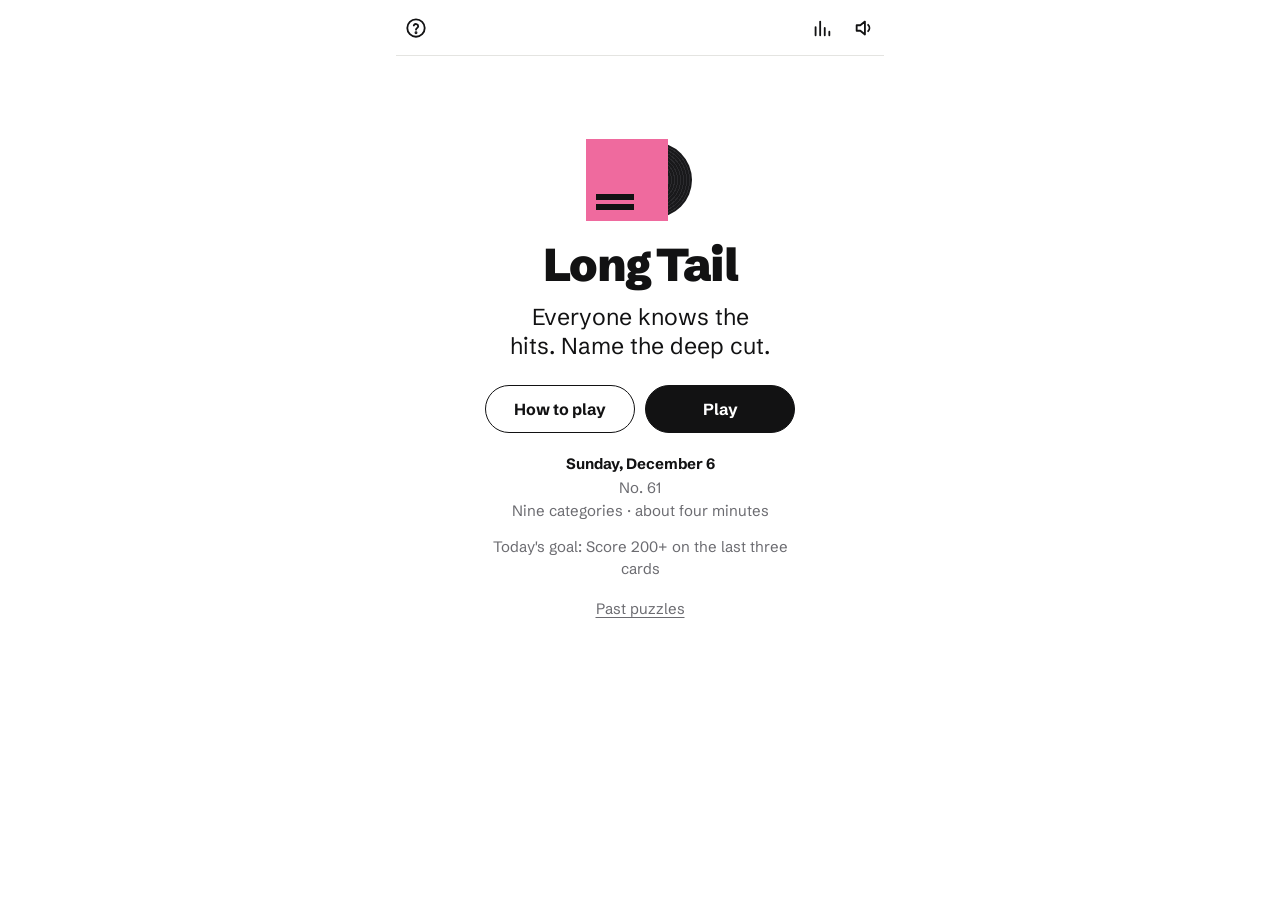
==== commit 5e5260be: "Streak freezes and milestones, Double Track, lifetime crate, friends, daily goal Co-Authored-By: Cla" ====
--- a/index.html
+++ b/index.html
@@ -124,6 +124,7 @@
 .meta b { font-weight: 700; }
 .meta span { color: var(--ink-2); }
 .banner { background: var(--surface); border-radius: 8px; padding: 12px 14px; font-size: 16px; max-width: 34ch; }
+.h-line { font-size: 15px; color: var(--ink-2); max-width: 34ch; }
 
 /* play */
 .hud { display: flex; align-items: center; justify-content: space-between; gap: 12px; padding-top: 14px; }
@@ -218,6 +219,7 @@
 .squares i::after { content: ""; position: absolute; inset: 34%; border-radius: 50%; background: var(--bg); opacity: 0.8; }
 .r-best { font-size: 16px; color: var(--ink-2); }
 .r-best b { color: var(--ink); }
+.r-line { font-size: 15px; color: var(--ink-2); }
 .share-box { display: grid; gap: 10px; justify-items: center; }
 .share-box .btn { width: min(320px, 100%); }
 .name-in { display: flex; align-items: center; gap: 8px; font-size: 14px; color: var(--ink-2); }
@@ -264,6 +266,7 @@
 .rc-pts { text-align: right; display: grid; gap: 2px; }
 .rc-pts b { font: 900 22px/1 var(--f); letter-spacing: -0.02em; font-variant-numeric: tabular-nums; }
 .rc-pts small { font-size: 12px; color: var(--ink-2); white-space: nowrap; }
+.x2 { display: inline-block; margin-left: 6px; vertical-align: middle; font: 800 11px/1 var(--f); letter-spacing: 0.04em; padding: 4px 5px; border-radius: 4px; background: var(--ink); color: var(--bg); }
 .rc-chev { width: 10px; height: 10px; border-right: 2px solid var(--ink-2); border-bottom: 2px solid var(--ink-2); transform: rotate(45deg) translateY(-3px); transition: transform 0.2s; }
 details.rc[open] .rc-chev { transform: rotate(225deg) translateY(-3px); }
 .rc-body { display: grid; gap: 0; padding: 0 0 14px; }
@@ -306,6 +309,7 @@
 .ar-row .rc-chev { transform: rotate(-45deg); }
 .links { display: flex; gap: 18px; justify-content: center; flex-wrap: wrap; }
 
+#h-streak, #r-streak { color: var(--ink); font-weight: 700; }
 /* stats */
 .statrow { display: grid; grid-template-columns: repeat(4, minmax(0, 1fr)); gap: 8px; text-align: center; }
 .stat { display: grid; gap: 2px; }
@@ -317,6 +321,8 @@
 .dist-row.me .dist-bar { background: var(--t-body); color: var(--on-t-body); }
 .stats-wrap { display: grid; gap: 14px; }
 .eyebrow { font: 700 13px/1.3 var(--f); color: var(--ink-2); }
+.crate { display: grid; gap: 6px; font-size: 15px; }
+.fr-list { list-style: none; margin: 0; padding: 0; display: grid; gap: 6px; font-size: 15px; }
 
 .toast { position: fixed; left: 50%; top: calc(64px + env(safe-area-inset-top, 0px)); transform: translate(-50%, -8px); background: var(--accent); color: var(--on-accent); padding: 11px 16px; border-radius: 6px; font-weight: 700; font-size: 15px; opacity: 0; pointer-events: none; transition: opacity 0.2s, transform 0.2s; z-index: 80; max-width: calc(100% - 32px); text-align: center; }
 .toast.show { opacity: 1; transform: translate(-50%, 0); }
@@ -365,6 +371,9 @@
       <div class="banner" id="h-challenge" hidden></div>
       <div class="cta"><button class="btn" id="btn-how" type="button">How to play</button><button class="btn primary" id="btn-play" type="button">Play</button></div>
       <p class="meta"><b id="h-date">Today</b><span id="h-no">No. 1</span><span>Nine categories · about four minutes</span></p>
+      <p class="h-line" id="h-streak" hidden></p>
+      <p class="h-line" id="h-goal"></p>
+      <p class="h-line" id="h-friends" hidden></p>
       <div class="links"><button class="link" id="btn-archive" type="button">Past puzzles</button><button class="link" id="btn-practice-home" type="button" hidden>Practice mode</button></div>
     </section>
 
@@ -417,6 +426,8 @@
         <h2 class="r-name" id="r-name"></h2>
         <p class="r-tag" id="r-tag"></p>
         <div class="r-score"><b id="r-score">0</b><span id="r-max">/ 500</span></div>
+        <p class="r-line" id="r-streak" hidden></p>
+        <p class="r-line" id="r-goal"></p>
         <div class="squares" id="r-squares" aria-hidden="true"></div>
         <p class="r-best" id="r-best" hidden></p>
       </div>
@@ -459,6 +470,7 @@
       <li>Nine categories a day, the same for everyone. They get harder as you go.</li>
       <li>Type one answer for each. The first right answer locks in.</li>
       <li>You get 30 seconds a card. A wrong guess costs 3.</li>
+      <li>One card each day is a secret Double Track worth twice the points.</li>
     </ul>
     <p class="eyebrow">For "A cheese":</p>
     <ul class="ladder">
@@ -819,7 +831,7 @@
   const today = () => Math.floor(Date.now() / 864e5);
   const numOf = (day) => day - LAUNCH + 1;
   const N = 9, CARD_MS = 30000, WRONG_MS = 3000, PRACTICE_MS = 45000, PRACTICE_SKIP_MS = 3000;
-  const MAX = N * TIER.outlier.pts;
+  const MAX = (N + 1) * TIER.outlier.pts; // one card a day is a Double Track, worth twice
   const ORDER = TIERS.map((t) => t.key);
   const HEIGHTS = [100, 76, 56, 38, 25, 15];
   const ODDS = {
@@ -837,6 +849,20 @@
   const SLEEVES = [["var(--s-pink)", "var(--s-ink)"], ["var(--s-yellow)", "var(--s-ink)"], ["var(--s-blue)", "var(--s-paper)"], ["var(--s-green)", "var(--s-ink)"], ["var(--s-orange)", "var(--s-ink)"]];
   const sleeveOf = (p) => SLEEVES[parseInt(LT.hash36(p.id, 3), 36) % SLEEVES.length];
   const catOf = (p) => p.cat || LT.GROUPS[LT.groupOf(p)] || "";
+  // one secret Double Track a day, same card for everyone
+  const doubleIndex = (day) => parseInt(LT.hash36("dbl" + day, 4), 36) % N;
+  const MILESTONES = [3, 7, 14, 30, 50, 100], MAX_FREEZES = 2;
+  // daily goals, tested against the day's nine results
+  const GOALS = [
+    { id: "grail", text: "Find a holy grail", test: (r) => r.some((x) => x.tier === "outlier") },
+    { id: "nochart", text: "No chart hits today", test: (r) => r.filter((x) => x.tier).length >= 7 && !r.some((x) => x.tier === "head") },
+    { id: "all9", text: "Answer all nine", test: (r) => r.length === N && r.every((x) => x.tier) },
+    { id: "bsides", text: "Find three B-sides or rarer", test: (r) => r.filter((x) => ["tail", "deep", "outlier"].includes(x.tier)).length >= 3 },
+    { id: "last3", text: "Score 200+ on the last three cards", test: (r) => r.slice(-3).reduce((a, x) => a + x.pts, 0) >= 200 },
+    { id: "deepfirst", text: "Get a deep cut or better on the first card", test: (r) => ORDER.indexOf(r[0] && r[0].tier) >= ORDER.indexOf("deep") },
+    { id: "beat400", text: "Beat 400 points", test: (r) => r.reduce((a, x) => a + x.pts, 0) > 400 },
+  ];
+  const goalFor = (day) => GOALS[parseInt(LT.hash36("goal" + day, 4), 36) % GOALS.length];
 
   // ---------- settings, analytics ----------
   const CFG = Object.assign({ siteUrl: "https://vishalkj-ai.github.io/long-tail/", goatcounter: "", plausible: "" }, window.LT_CONFIG || {});
@@ -880,22 +906,38 @@
     let s = store.get("stats10", null);
     if (!s) {
       const old = store.get("stats", {});
-      s = { played: 0, streak: 0, maxStreak: 0, last: null, best: 0, total: 0, dist: RANKS.map(() => 0), practiceBest: 0 };
+      s = { played: 0, streak: 0, maxStreak: 0, last: null, best: 0, total: 0, dist: RANKS.map(() => 0), practiceBest: 0, freezes: 0, goalsDone: 0 };
       if (old && old.lastDay != null && old.lastDay >= today() - 1 && old.streak) { s.streak = old.streak; s.maxStreak = old.streak; s.last = old.lastDay; }
     }
     if (!Array.isArray(s.dist) || s.dist.length !== RANKS.length) s.dist = RANKS.map(() => 0);
+    s.freezes = Math.min(MAX_FREEZES, Math.max(0, +s.freezes || 0));
+    s.goalsDone = +s.goalsDone || 0;
     return s;
   }
-  const liveStreak = (s) => (s.last === today() || s.last === today() - 1 ? s.streak : 0);
-  function recordDaily(day, score) {
+  // a streak stays alive through missed days that streak freezes can cover
+  const liveStreak = (s) => (s.streak && s.last != null && today() - s.last - 1 <= s.freezes ? s.streak : 0);
+  const streakNotes = [];
+  function recordDaily(day, score, results) {
     const s = loadStats();
     if (s.last === day) return s;
-    s.streak = s.last === day - 1 ? s.streak + 1 : 1;
+    const missed = s.last == null ? 0 : day - s.last - 1;
+    if (missed > 0 && missed <= s.freezes && s.streak > 0) {
+      s.freezes -= missed;
+      streakNotes.push(`A streak freeze saved your ${s.streak}-day streak.`);
+      s.streak++;
+    } else s.streak = s.last === day - 1 ? s.streak + 1 : 1;
     s.maxStreak = Math.max(s.maxStreak || 0, s.streak);
+    if (MILESTONES.includes(s.streak)) { confetti(80); streakNotes.push(`${s.streak}-day streak.`); }
+    if (s.streak % 7 === 0 && s.freezes < MAX_FREEZES) { s.freezes++; streakNotes.push("You earned a streak freeze."); }
     s.last = day; s.played++; s.total += score; s.best = Math.max(s.best, score);
     s.dist[RANKS.indexOf(LT.rank(score, N))]++;
+    if (results && goalFor(day).test(results)) s.goalsDone++;
     store.set("stats10", s);
     return s;
+  }
+  // toasts are queued after the results screen opens, one after another
+  function flushStreakNotes() {
+    streakNotes.splice(0).forEach((text, i) => setTimeout(() => toast(text), i * 2800));
   }
 
   // ---------- sound and feel ----------
@@ -1025,7 +1067,8 @@
         let name = null;
         if (tier) for (const n of p.tiers[tier] || []) if (LT.hash36(n, 4) === seg.slice(6)) name = n;
         cards.push(p);
-        res.push({ id: p.id, name, tier, pts: tier ? TIER[tier].pts : 0 });
+        const dbl = !!tier && i === doubleIndex(day);
+        res.push({ id: p.id, name, tier, pts: tier ? TIER[tier].pts * (dbl ? 2 : 1) : 0, double: dbl });
       }
       if (!ok) continue;
       let who = "";
@@ -1036,6 +1079,52 @@
     return { day, cards: players[players.length - 1].cards, players };
   }
   const CH = decodeChallenge(location.hash);
+
+  // ---------- friends ----------
+  // everyone on a board you open is kept for 14 days; up to 20 friends
+  function saveFriends() {
+    const f = store.get("friends", {});
+    const me = myName().toLowerCase();
+    for (const pl of CH.players) {
+      if (!pl.who || pl.who.startsWith("Friend ") || (me && pl.who.toLowerCase() === me)) continue;
+      const e = Object.prototype.hasOwnProperty.call(f, pl.who) ? f[pl.who] : { days: {} };
+      e.days[CH.day] = pl.score;
+      e.days = Object.fromEntries(Object.keys(e.days).sort((a, b) => b - a).slice(0, 14).map((k) => [k, e.days[k]]));
+      f[pl.who] = e;
+    }
+    const names = Object.keys(f);
+    if (names.length > 20) {
+      const lastDay = (n) => Math.max(0, ...Object.keys((f[n] && f[n].days) || {}).map(Number));
+      names.sort((a, b) => lastDay(a) - lastDay(b)).slice(0, names.length - 20).forEach((n) => delete f[n]);
+    }
+    store.set("friends", f);
+  }
+  // friends with a score, most recent first, up to five
+  function friendRows() {
+    const f = store.get("friends", {});
+    return Object.keys(f).map((name) => {
+      const days = (f[name] && f[name].days) || {};
+      const keys = Object.keys(days).map(Number).sort((a, b) => b - a);
+      return { name, last: keys[0], best: Math.max(0, ...keys.map((k) => days[k])) };
+    }).filter((x) => x.last != null).sort((a, b) => b.last - a.last).slice(0, 5);
+  }
+  // home line about yesterday, when you and a friend both played it
+  function friendLine() {
+    const y = today() - 1;
+    const st = store.get(dayKey(y), null);
+    if (!st || !st.done) return "";
+    const mine = (st.results || []).reduce((a, r) => a + (r.pts || 0), 0);
+    const f = store.get("friends", {});
+    let top = null;
+    for (const name of Object.keys(f)) {
+      const sc = f[name] && f[name].days ? f[name].days[y] : undefined;
+      if (sc != null && (!top || sc > top.score)) top = { who: name, score: sc };
+    }
+    if (!top) return "";
+    const gap = Math.abs(top.score - mine);
+    if (!gap) return `Yesterday you tied ${top.who}`;
+    return top.score > mine ? `${top.who} beat you by ${gap} yesterday` : `Yesterday you beat ${top.who} by ${gap}`;
+  }
 
   // ---------- screens ----------
   let G = null;
@@ -1073,6 +1162,13 @@
     else if (st && st.results && st.results.length) $("btn-play").textContent = "Continue";
     else $("btn-play").textContent = CH && CH.day !== d ? `Play No. ${numOf(CH.day)}` : "Play";
     $("btn-practice-home").hidden = !doneToday;
+    const stats = loadStats(), streak = liveStreak(stats);
+    $("h-streak").hidden = streak < 1;
+    $("h-streak").textContent = `🔥 ${streak}-day streak${doneToday ? "" : " · play today to keep it"}${stats.freezes ? ` · ❄️ ${stats.freezes} saved` : ""}`;
+    $("h-goal").textContent = `Today's goal: ${goalFor(d).text}`;
+    const fl = CH ? "" : friendLine();
+    $("h-friends").hidden = !fl;
+    $("h-friends").textContent = fl;
     renderStreak();
     show("home");
   }
@@ -1272,7 +1368,8 @@
   function lockIn(entry) {
     pauseClock();
     const p = G.cards[G.i];
-    const res = { id: p.id, name: entry.name, tier: entry.tier, pts: TIER[entry.tier].pts };
+    const dbl = G.mode !== "practice" && G.i === doubleIndex(G.day);
+    const res = { id: p.id, name: entry.name, tier: entry.tier, pts: TIER[entry.tier].pts * (dbl ? 2 : 1), double: dbl };
     commit(res);
     reveal(res);
   }
@@ -1284,6 +1381,7 @@
     } else {
       G.st.deadline = null;
       saveDaily();
+      addToCrate(G.cards[G.i], res);
     }
   }
   function timeUp() {
@@ -1334,17 +1432,18 @@
         tierEl.style.setProperty("--n", t.name.length);
         void tierEl.offsetWidth; tierEl.classList.add("go");
         if (ti >= 3 && !REDUCED) {
-          const steps = t.pts / 5;
+          const steps = res.pts / 5;
           let k2 = 0;
           $("rv-pts").textContent = "+0";
           const pay = () => { k2++; $("rv-pts").textContent = `+${k2 * 5}`; Sound.count(k2); if (k2 < steps) G.pay = setTimeout(pay, 900 / steps); };
           G.pay = setTimeout(pay, 120);
-        } else $("rv-pts").textContent = `+${t.pts}`;
+        } else $("rv-pts").textContent = `+${res.pts}`;
         $("rv-odds").textContent = ODDS[res.tier];
-        showPrice(t.pts, t.name, tc(res.tier), onc(res.tier));
+        showPrice(res.pts, res.double ? "Double track" : t.name, tc(res.tier), onc(res.tier));
         Sound.land(ti);
-        buzz(ti === 5 ? [40, 30, 40, 30, 140] : ti === 4 ? [30, 40, 70] : ti === 3 ? [25, 30, 40] : 20);
+        buzz(res.double ? [40, 30, 40, 30, 140, 60, 60, 160] : ti === 5 ? [40, 30, 40, 30, 140] : ti === 4 ? [30, 40, 70] : ti === 3 ? [25, 30, 40] : 20);
         if (ti >= 4 && G.mode !== "practice") confetti(ti === 5 ? 90 : 45);
+        if (res.double) { confetti(70); G.dbl = setTimeout(() => Sound.land(5), 1100); }
         setScore(true);
       } else {
         tierEl.textContent = missLabel || "Missed";
@@ -1393,6 +1492,7 @@
   function nextCard() {
     clearTimeout(G.anim);
     clearTimeout(G.pay);
+    clearTimeout(G.dbl);
     G.i++;
     if (G.mode === "practice") {
       if (G.i >= G.cards.length) { G.cards = G.cards.concat(practiceDeck()); }
@@ -1409,8 +1509,9 @@
     G.st.score = G.score;
     G.st.deadline = null;
     saveDaily();
-    if (G.mode === "daily") { recordDaily(G.day, G.score); track("finish", { score: G.score }); }
+    if (G.mode === "daily") { recordDaily(G.day, G.score, G.results); track("finish", { score: G.score }); }
     showResults(true);
+    flushStreakNotes();
   }
   function loadDone(day) {
     const st = store.get(dayKey(day), null);
@@ -1426,7 +1527,7 @@
     const sqs = G.results.map((x) => (x.tier ? TIER[x.tier].sq : LT.MISS_SQ));
     const grid = sqs.length === 9 ? [0, 3, 6].map((i) => sqs.slice(i, i + 3).join("")).join("\n") : sqs.join("");
     const group = CH && CH.day === G.day ? CH.players.length : 0;
-    return `Long Tail No. ${numOf(G.day)} ${r.emoji} ${r.name}\n${G.score}/${G.cards.length * TIER.outlier.pts}\n${grid}\n${group ? `Join our board (${group + 1} players)` : "Beat me"}: ${BASE_URL}#${encodeChallenge(G)}`;
+    return `Long Tail No. ${numOf(G.day)} ${r.emoji} ${r.name}\n${G.score}/${MAX}\n${grid}\n${group ? `Join our board (${group + 1} players)` : "Beat me"}: ${BASE_URL}#${encodeChallenge(G)}`;
   }
   let countdownT = null;
   function tickCountdown() {
@@ -1448,7 +1549,13 @@
     $("r-emoji").textContent = r.emoji;
     $("r-name").textContent = r.name;
     $("r-tag").textContent = r.tag;
-    $("r-max").textContent = `/ ${G.cards.length * TIER.outlier.pts}`;
+    $("r-max").textContent = `/ ${MAX}`;
+    const sNow = loadStats(), streakNow = liveStreak(sNow);
+    const hitToday = G.mode === "daily" && sNow.last === G.day && MILESTONES.includes(sNow.streak);
+    $("r-streak").hidden = G.mode !== "daily" || streakNow < 1;
+    $("r-streak").textContent = `🔥 ${streakNow}-day streak${hitToday ? " · new milestone" : ""}`;
+    const goal = goalFor(G.day);
+    $("r-goal").textContent = `Goal: ${goal.text} ${goal.test(G.results) ? "✓" : "✗"}`;
     $("r-squares").innerHTML = squaresHTML(G.results);
     $("r-squares").classList.toggle("grid", G.results.length === 9);
     $("in-name").value = store.get("name", "") || "";
@@ -1501,7 +1608,7 @@
       const you = r.name ? `<span class="rc-you">${esc(r.name)}</span>` : `<span class="rc-you none">${r.out === "skip" ? "Skipped" : "No answer"}</span>`;
       const bp = betterPicks(p, r.tier, r.name);
       const better = bp.length ? `<span class="rc-better">Could've said ${picksHTML(bp)}</span>` : `<span class="rc-better top">Top answer. Nothing scores more.</span>`;
-      return `<details class="rc" data-i="${i}"><summary><span class="rc-art" style="--sl:${sleeveOf(p)[0]};--c:${r.tier ? tc(r.tier) : "var(--line-2)"}"></span><span class="rc-main"><span class="rc-q">${esc(p.q)}</span>${you}${better}</span><span class="rc-pts"><b>${r.pts}</b><small>${r.tier ? esc(TIER[r.tier].name) : "No score"}</small></span><span class="rc-chev" aria-hidden="true"></span></summary><div class="rc-body"></div></details>`;
+      return `<details class="rc" data-i="${i}"><summary><span class="rc-art" style="--sl:${sleeveOf(p)[0]};--c:${r.tier ? tc(r.tier) : "var(--line-2)"}"></span><span class="rc-main"><span class="rc-q">${esc(p.q)}</span>${you}${better}</span><span class="rc-pts"><b>${r.pts}${r.double ? ` <span class="x2">×2</span>` : ""}</b><small>${r.tier ? esc(TIER[r.tier].name) : "No score"}</small></span><span class="rc-chev" aria-hidden="true"></span></summary><div class="rc-body"></div></details>`;
     }).join("");
     for (const d of $("r-cards").querySelectorAll("details")) {
       d.addEventListener("toggle", () => {
@@ -1559,13 +1666,36 @@
       });
     }
   }
+  // your crate: every card you have answered in a daily or past puzzle
+  function addToCrate(p, res) {
+    const c = store.get("crate", null) || { finds: {}, cats: {} };
+    if (res.tier) c.finds[res.tier] = (c.finds[res.tier] || 0) + 1;
+    const cat = catOf(p) || "Other";
+    const e = c.cats[cat] || { n: 0, pts: 0 };
+    e.n++; e.pts += res.pts;
+    c.cats[cat] = e;
+    store.set("crate", c);
+  }
+  function crateHTML() {
+    const c = store.get("crate", null) || {};
+    const finds = c.finds || {}, cats = c.cats || {};
+    const ranked = Object.keys(cats).filter((k) => cats[k].n >= 3)
+      .map((k) => ({ cat: k, avg: cats[k].pts / cats[k].n })).sort((a, b) => b.avg - a.avg);
+    const taste = ranked.length >= 2 ? `<p class="fine">Deep cutter in ${esc(ranked[0].cat)} · Mainstream in ${esc(ranked[ranked.length - 1].cat)}</p>` : "";
+    return `<div class="crate"><p class="eyebrow">Your crate</p><p>🟨 ${finds.outlier || 0} holy grails · 🟪 ${finds.deep || 0} deep cuts · 🟦 ${finds.tail || 0} B-sides</p>${taste}</div>`;
+  }
+  function friendsHTML() {
+    const rows = friendRows();
+    if (!rows.length) return "";
+    return `<p class="eyebrow">Friends</p><ul class="fr-list">${rows.map((x) => `<li>${esc(x.name)} · best ${x.best} · last No. ${numOf(x.last)}</li>`).join("")}</ul>`;
+  }
   function statsHTML(todayScore) {
     const s = loadStats();
     const avg = s.played ? Math.round(s.total / s.played) : 0;
     const max = Math.max(1, ...s.dist);
     const mine = todayScore == null ? -1 : RANKS.indexOf(LT.rank(todayScore, N));
     const dist = RANKS.map((r, i) => `<div class="dist-row${i === mine ? " me" : ""}"><span>${r.emoji} ${esc(r.name)}</span><div class="dist-bar" style="width:${Math.max(8, (s.dist[i] / max) * 100)}%">${s.dist[i]}</div></div>`).join("");
-    return `<div class="statrow"><div class="stat"><b>${s.played}</b><span>Played</span></div><div class="stat"><b>${liveStreak(s)}</b><span>Streak</span></div><div class="stat"><b>${s.best}</b><span>Best</span></div><div class="stat"><b>${avg}</b><span>Average</span></div></div><p class="eyebrow">Rank distribution</p><div class="dist">${dist}</div>${s.practiceBest ? `<p class="fine">Practice best: ${s.practiceBest}</p>` : ""}`;
+    return `<div class="statrow"><div class="stat"><b>${s.played}</b><span>Played</span></div><div class="stat"><b>${liveStreak(s)}</b><span>Streak</span></div><div class="stat"><b>${s.best}</b><span>Best</span></div><div class="stat"><b>${avg}</b><span>Average</span></div></div>${s.played ? `<p class="fine">Daily goals met: ${s.goalsDone} of ${s.played}</p>` : ""}<p class="eyebrow">Rank distribution</p><div class="dist">${dist}</div>${crateHTML()}${friendsHTML()}${s.practiceBest ? `<p class="fine">Practice best: ${s.practiceBest}</p>` : ""}`;
   }
   $("in-name").addEventListener("input", (e) => store.set("name", e.target.value.trim().slice(0, 24)));
   $("btn-share").addEventListener("click", async () => {
@@ -1700,6 +1830,7 @@
       s.played = Math.max(0, s.played - 1); s.total = Math.max(0, s.total - sc);
       const ri = RANKS.indexOf(LT.rank(sc, N)); s.dist[ri] = Math.max(0, (s.dist[ri] || 0) - 1);
       s.streak = Math.max(0, s.streak - 1); s.last = s.streak ? d - 1 : null;
+      if (st.results && goalFor(d).test(st.results)) s.goalsDone = Math.max(0, s.goalsDone - 1);
       store.set("stats10", s);
     }
     try { localStorage.removeItem("lt:" + dayKey(d)); } catch (e) { /* storage blocked */ }
@@ -1707,7 +1838,7 @@
     setTimeout(() => toast("Today's game has been reset."), 300);
   }
   renderSound();
-  if (CH) track("challenge_open");
+  if (CH) { track("challenge_open"); saveFriends(); }
   const bootDay = CH ? CH.day : today();
   if (loadDone(bootDay)) showResults(false);
   else renderHome();
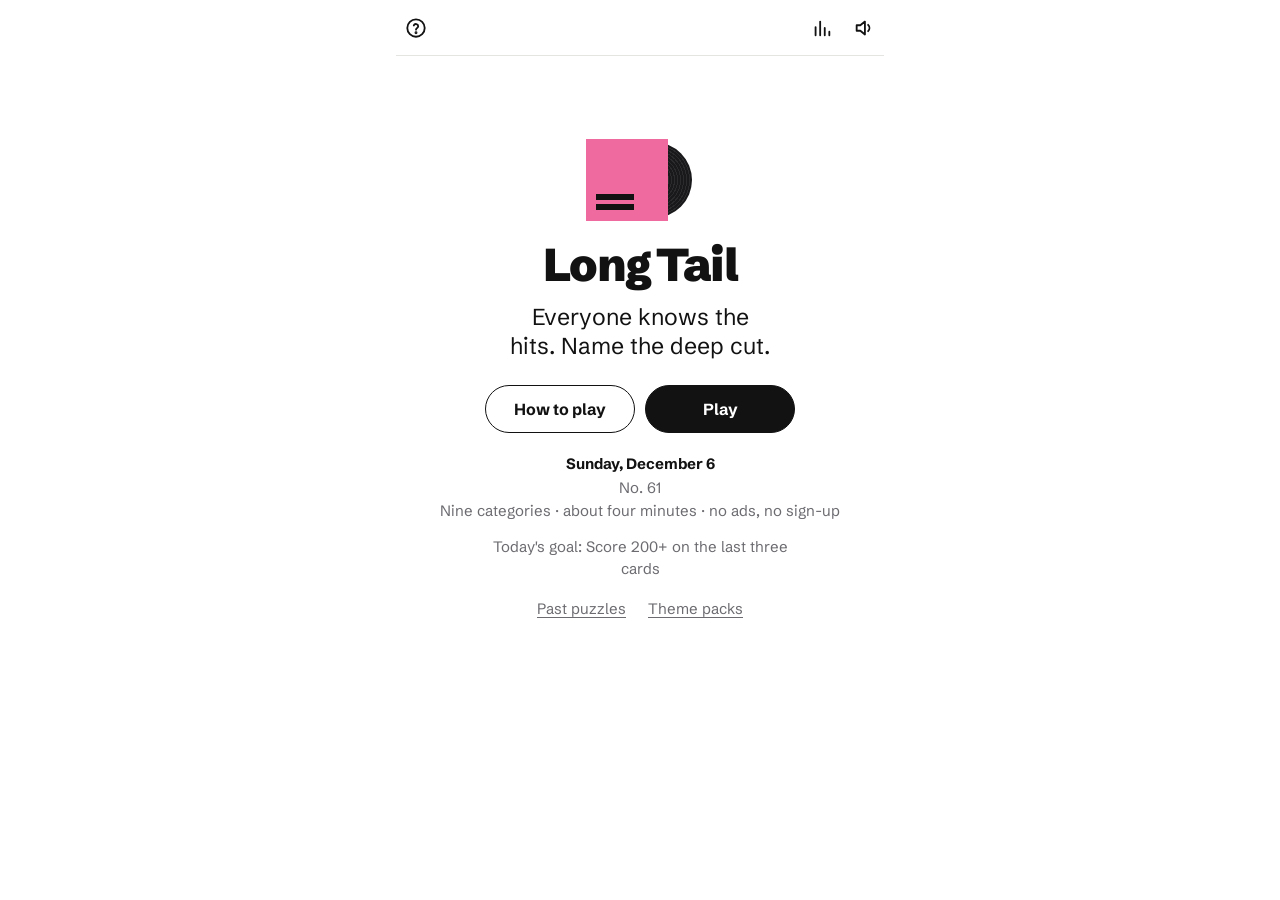
==== commit 17600cf0: "Theme packs, named rows (Warm-up, Tricky, Deep end), no-ads line, 12 football cards Co-Authored-By: " ====
--- a/index.html
+++ b/index.html
@@ -247,6 +247,7 @@
 
 /* your five */
 .rcs { display: grid; }
+.rc-row { font: 700 13px/1.3 var(--f); color: var(--ink-2); margin-top: 14px; }
 details.rc { border-bottom: 1px solid var(--line); }
 details.rc summary { list-style: none; cursor: pointer; display: grid; grid-template-columns: auto minmax(0, 1fr) auto auto; gap: 14px; align-items: center; padding: 12px 0; }
 details.rc summary::-webkit-details-marker { display: none; }
@@ -307,6 +308,8 @@
 .ar-st.todo { font-size: 14px; border: 1px solid var(--ink); border-radius: 999px; padding: 5px 14px; }
 .ar-st.half { color: var(--ink-2); font-weight: 600; font-size: 14px; }
 .ar-row .rc-chev { transform: rotate(-45deg); }
+.pk-emo { font-size: 26px; line-height: 1; }
+.pk-name { color: var(--ink); font: 800 17px/1.2 var(--f); }
 .links { display: flex; gap: 18px; justify-content: center; flex-wrap: wrap; }
 
 #h-streak, #r-streak { color: var(--ink); font-weight: 700; }
@@ -370,11 +373,11 @@
       <p class="sub">Everyone knows the hits. Name the deep cut.</p>
       <div class="banner" id="h-challenge" hidden></div>
       <div class="cta"><button class="btn" id="btn-how" type="button">How to play</button><button class="btn primary" id="btn-play" type="button">Play</button></div>
-      <p class="meta"><b id="h-date">Today</b><span id="h-no">No. 1</span><span>Nine categories · about four minutes</span></p>
+      <p class="meta"><b id="h-date">Today</b><span id="h-no">No. 1</span><span>Nine categories · about four minutes · no ads, no sign-up</span></p>
       <p class="h-line" id="h-streak" hidden></p>
       <p class="h-line" id="h-goal"></p>
       <p class="h-line" id="h-friends" hidden></p>
-      <div class="links"><button class="link" id="btn-archive" type="button">Past puzzles</button><button class="link" id="btn-practice-home" type="button" hidden>Practice mode</button></div>
+      <div class="links"><button class="link" id="btn-archive" type="button">Past puzzles</button><button class="link" id="btn-packs" type="button">Theme packs</button><button class="link" id="btn-practice-home" type="button" hidden>Practice mode</button></div>
     </section>
 
     <section class="screen" id="s-play" hidden>
@@ -432,21 +435,27 @@
         <p class="r-best" id="r-best" hidden></p>
       </div>
       <div class="vs" id="r-versus" hidden></div>
-      <div class="share-box">
+      <div class="share-box" id="r-share">
         <button class="btn primary big" id="btn-share" type="button"><svg viewBox="0 0 24 24" fill="none" stroke="currentColor" stroke-width="2" stroke-linecap="round" stroke-linejoin="round" aria-hidden="true"><path d="M12 15V3M7 8l5-5 5 5M5 13v6a2 2 0 0 0 2 2h10a2 2 0 0 0 2-2v-6"/></svg>Share and challenge</button>
         <label class="name-in" for="in-name">Sign your challenge as <input id="in-name" type="text" maxlength="24" placeholder="your name" autocomplete="nickname"></label>
         <p class="countdown" id="r-next"></p>
       </div>
+      <button class="btn primary big" id="btn-pack-again" type="button" hidden></button>
       <h3 class="sec-h">Your answers</h3>
       <div class="rcs" id="r-cards"></div>
       <h3 class="sec-h">Statistics</h3>
       <div class="stats-wrap" id="r-stats"></div>
-      <div class="row"><button class="btn" id="btn-archive-r" type="button">Past puzzles</button><button class="btn" id="btn-practice" type="button">Practice mode</button></div>
+      <div class="row"><button class="btn" id="btn-archive-r" type="button">Past puzzles</button><button class="btn" id="btn-packs-r" type="button">Theme packs</button><button class="btn" id="btn-practice" type="button">Practice mode</button></div>
     </section>
 
     <section class="screen" id="s-archive" hidden>
       <div class="ar-head"><h2>Past puzzles</h2><p class="fine">Play any day you missed. Past puzzles don't change your streak or stats.</p></div>
       <div class="ar" id="ar-list"></div>
+    </section>
+
+    <section class="screen" id="s-packs" hidden>
+      <div class="ar-head"><h2>Theme packs</h2><p class="fine">Nine random cards from one theme. Play as often as you like; packs don't change your streak or stats.</p></div>
+      <div class="ar" id="pk-list"></div>
     </section>
 
     <section class="screen results" id="s-over" hidden>
@@ -467,7 +476,7 @@
     <div class="dlg-top"><h2 id="help-h">How to play</h2><button class="icon" type="button" data-close aria-label="Close"><svg viewBox="0 0 24 24" fill="none" stroke="currentColor" stroke-width="2" stroke-linecap="round" aria-hidden="true"><path d="M6 6l12 12M18 6L6 18"/></svg></button></div>
     <p class="lede">Name something nobody else would.</p>
     <ul class="rules">
-      <li>Nine categories a day, the same for everyone. They get harder as you go.</li>
+      <li>Nine categories a day in three rows: Warm-up, Tricky and Deep end.</li>
       <li>Type one answer for each. The first right answer locks in.</li>
       <li>You get 30 seconds a card. A wrong guess costs 3.</li>
       <li>One card each day is a secret Double Track worth twice the points.</li>
@@ -817,7 +826,7 @@
 })(typeof window !== "undefined" ? window : globalThis);
 
 </script>
-<script>const PROMPTS = [{"id":"sci-nat-dog-breeds","cat":"Animals","title":"Good boy","q":"A dog breed","rule":"Breeds recognised by The Kennel Club count; crossbreeds, designer mixes and mongrels do not.","tiers":{"head":["Labrador Retriever","Golden Retriever","German Shepherd","Bulldog","Beagle","Poodle"],"hipster":["Dachshund","Whippet"],"body":["Border Collie","Cocker Spaniel","Chihuahua","Pug","Yorkshire Terrier","Boxer","Rottweiler","Dalmatian","Siberian Husky","Shih Tzu","Cavalier King Charles Spaniel","French Bulldog","Staffordshire Bull Terrier","West Highland White Terrier","Dobermann","Great Dane","Bernese Mountain Dog","Pomeranian","Shetland Sheepdog","Rough Collie","Miniature Schnauzer","Greyhound","Bichon Frise","Chow Chow","Akita","Saint Bernard","Newfoundland","Pembroke Welsh Corgi","Maltese","Lhasa Apso","Japanese Chin","Papillon","Pekingese","Basset Hound","Bloodhound","Airedale Terrier","English Setter","Irish Setter","English Springer Spaniel","Weimaraner","Hungarian Vizsla","Jack Russell Terrier","Samoyed","Old English Sheepdog","Bearded Collie","Mastiff","Alaskan Malamute","Shiba Inu"],"tail":["Afghan Hound","Border Terrier","Bedlington Terrier","Lakeland Terrier","Norfolk Terrier","Norwich Terrier","Scottish Terrier","Sealyham Terrier","Welsh Terrier","Irish Wolfhound","Bullmastiff","Leonberger","Keeshond","Pharaoh Hound","Saluki","Borzoi","Italian Greyhound","Havanese","Tibetan Spaniel","Chinese Crested","Shar Pei","Sussex Spaniel","Field Spaniel","Welsh Springer Spaniel","Brittany","Gordon Setter","Pointer","Flat-Coated Retriever","Curly-Coated Retriever","Chesapeake Bay Retriever","Nova Scotia Duck Tolling Retriever","Irish Water Spaniel","Briard","Belgian Malinois","Australian Cattle Dog","Boston Terrier","Miniature Pinscher","Dogue de Bordeaux","Neapolitan Mastiff","Tibetan Mastiff","Giant Schnauzer","Standard Schnauzer","Finnish Spitz","Norwegian Elkhound","Basenji","Ibizan Hound","Rhodesian Ridgeback","Cardigan Welsh Corgi","Fox Terrier"],"deep":["Kerry Blue Terrier","Soft Coated Wheaten Terrier","Glen of Imaal Terrier","Dandie Dinmont Terrier","Skye Terrier","Manchester Terrier","Lancashire Heeler","Parson Russell Terrier","Australian Terrier","Irish Terrier","Cairn Terrier","Miniature Bull Terrier","Bull Terrier","Harrier","English Foxhound","Scottish Deerhound","Lagotto Romagnolo","Spinone Italiano","Large Munsterlander","Small Munsterlander","Petit Basset Griffon Vendéen","Griffon Bruxellois","Affenpinscher","Komondor","Pyrenean Mountain Dog","Norwegian Buhund","Swedish Vallhund","Finnish Lapphund","German Shorthaired Pointer","German Wirehaired Pointer","Tibetan Terrier"],"outlier":["Otterhound","Schipperke","Clumber Spaniel","Kuvasz","Puli"]},"fact":"Otterhounds were bred to hunt otters, a job that ended in England and Wales when the Hunting Act 2004 took effect in 2005.","level":1,"alias":{"Labrador Retriever":["Labrador","Lab"],"Golden Retriever":["Goldie"],"German Shepherd":["Alsatian","German Shepherd Dog"],"Bulldog":["English Bulldog"],"Poodle":["Standard Poodle","Miniature Poodle","Toy Poodle"],"Dachshund":["Sausage dog","Wiener dog"],"Cocker Spaniel":["English Cocker Spaniel","Cocker"],"Yorkshire Terrier":["Yorkie"],"Staffordshire Bull Terrier":["Staffy","Staffie"],"West Highland White Terrier":["Westie"],"Dobermann":["Doberman","Doberman Pinscher"],"French Bulldog":["Frenchie"],"Siberian Husky":["Husky"],"Pembroke Welsh Corgi":["Corgi","Welsh Corgi"],"Cardigan Welsh Corgi":["Cardigan Corgi"],"English Springer Spaniel":["Springer Spaniel","Springer"],"Mastiff":["English Mastiff"],"Shar Pei":["Chinese Shar-Pei"],"Saint Bernard":["St Bernard"],"Pyrenean Mountain Dog":["Great Pyrenees","Pyrenean Mastiff"],"Fox Terrier":["Smooth Fox Terrier","Wire Fox Terrier"],"Scottish Deerhound":["Deerhound"],"English Foxhound":["Foxhound"],"Rough Collie":["Collie"],"Old English Sheepdog":["Bobtail"],"Miniature Schnauzer":["Mini Schnauzer"],"Shiba Inu":["Shiba"],"Jack Russell Terrier":["Jack Russell"],"Akita":["Akita Inu"],"Alaskan Malamute":["Malamute"],"Bearded Collie":["Beardie"],"Belgian Malinois":["Malinois"],"Australian Cattle Dog":["Blue Heeler"],"Lhasa Apso":["Lhasa"],"Bichon Frise":["Bichon"],"Cavalier King Charles Spaniel":["Cavalier"],"Irish Wolfhound":["Wolfhound"],"Weimaraner":["Weim"],"Hungarian Vizsla":["Vizsla"],"Irish Setter":["Red Setter"],"Rhodesian Ridgeback":["Ridgeback"],"Norwegian Elkhound":["Elkhound"],"Newfoundland":["Newfie"],"Bernese Mountain Dog":["Berner","Bernese"],"Shetland Sheepdog":["Sheltie"],"Pomeranian":["Pom"],"Pekingese":["Peke"],"Rottweiler":["Rottie"],"Airedale Terrier":["Airedale"],"Afghan Hound":["Afghan"],"Saluki":["Gazelle hound"],"Borzoi":["Russian Wolfhound"],"Keeshond":["Dutch Barge Dog"],"Chow Chow":["Chow"],"Brittany":["Brittany Spaniel"],"Dogue de Bordeaux":["Bordeaux Mastiff","French Mastiff"],"Neapolitan Mastiff":["Mastino Napoletano"],"Scottish Terrier":["Scottie"],"Cairn Terrier":["Cairn"],"Kerry Blue Terrier":["Kerry Blue"],"Soft Coated Wheaten Terrier":["Wheaten"],"Parson Russell Terrier":["Parson Jack Russell Terrier"],"Miniature Bull Terrier":["Mini Bull Terrier"],"Lagotto Romagnolo":["Lagotto"],"Spinone Italiano":["Spinone"],"Griffon Bruxellois":["Brussels Griffon"],"Chesapeake Bay Retriever":["Chessie"],"Nova Scotia Duck Tolling Retriever":["Toller"],"Flat-Coated Retriever":["Flat Coat"],"Swedish Vallhund":["Vallhund"],"Bedlington Terrier":["Bedlington"],"Manchester Terrier":["Manchester"]},"traps":{"Labradoodle":"A designer crossbreed, so not a Kennel Club breed.","Cockapoo":"A Cocker Spaniel and Poodle cross, not a recognised breed.","Chocolate Labrador":"A colour variety of the Labrador, not a separate breed.","Wolf":"A wild canid, not a dog breed.","Mongrel":"An unplanned mix of breeds, not a recognised breed."}},{"id":"sci-nat-cat-breeds","cat":"Animals","title":"Purr-fect","q":"A cat breed","rule":"Recognised breeds from the major cat registries count; non-pedigree moggies and coat patterns like tabby do not.","tiers":{"head":["Siamese","Persian","Maine Coon","Ragdoll","British Shorthair","Sphynx"],"hipster":["Scottish Fold","Russian Blue"],"body":["Abyssinian","Bengal","Burmese","Birman","Manx","Norwegian Forest Cat","Devon Rex","Cornish Rex","American Shorthair","Exotic Shorthair","Oriental Shorthair","Chartreux","Turkish Angora","Egyptian Mau","Havana Brown","Himalayan","Munchkin","Savannah","Ocicat","Balinese","Tonkinese","Bombay","Burmilla","Japanese Bobtail","Somali","Siberian","Snowshoe","Selkirk Rex","Ragamuffin","American Curl","Korat"],"tail":["Singapura","Turkish Van","Sokoke","Chausie","Toyger","Pixie-bob","Cymric","LaPerm","Peterbald","Donskoy","Nebelung","Lykoi","Kurilian Bobtail","Javanese","Thai"],"deep":["Khao Manee","Serengeti","Ukrainian Levkoy","Bambino","Chantilly-Tiffany","Colorpoint Shorthair"],"outlier":["Dwelf","Napoleon","Highlander","Minskin","American Wirehair"]},"fact":"The Donskoy began in 1987 in Rostov-on-Don, Russia, from a hairless kitten born to a local cat, and the breed was later named after the river.","level":2,"alias":{"Egyptian Mau":["Mau"],"Russian Blue":["Archangel Blue"],"Turkish Angora":["Angora"],"Exotic Shorthair":["Exotic"],"Oriental Shorthair":["Oriental"],"Donskoy":["Don Sphynx"],"Cymric":["Longhaired Manx"],"Khao Manee":["Diamond Eye"],"Lykoi":["Werewolf cat"],"Colorpoint Shorthair":["Colourpoint Shorthair","Colourpoint"],"Ukrainian Levkoy":["Levkoy"],"Siberian":["Siberian Forest Cat"],"Norwegian Forest Cat":["Norwegian Forest"],"Birman":["Sacred Birman"],"Chantilly-Tiffany":["Chantilly","Tiffany"],"Korat":["Si-Sawat"],"Thai":["Wichien Maat"]},"traps":{"Tabby":"A coat pattern, not a breed.","Moggy":"A non-pedigree mixed-breed cat, not a breed.","Calico":"A coat colour pattern, not a breed.","Ocelot":"A wild cat from the Americas, not a domestic breed.","Tiger":"A wild big cat, not a domestic breed."}},{"id":"sci-nat-british-birds","cat":"Birds","title":"Twitcher's list","q":"A bird you could see in Britain","rule":"Species that occur wild in Britain count, including regular visitors; escaped pets and extinct species do not.","tiers":{"head":["Robin","Blackbird","Blue Tit","Wren","Magpie","House Sparrow"],"hipster":["Kingfisher","Goldcrest"],"body":["Great Tit","Starling","Song Thrush","Woodpigeon","Chaffinch","Goldfinch","Swallow","Barn Owl","Tawny Owl","Great Spotted Woodpecker","Green Woodpecker","Common Buzzard","Red Kite","Peregrine Falcon","Swift","Mute Swan","Mallard","Moorhen","Coot","Grey Heron","Cormorant","Herring Gull","Black-headed Gull","Lapwing","Skylark","Dunnock","Long-tailed Tit","Coal Tit","Nuthatch","Treecreeper","Jay","Jackdaw","Rook","Carrion Crow","Sparrowhawk","Kestrel","Puffin","Gannet","Oystercatcher","Canada Goose","Pheasant"],"tail":["Nightingale","Cuckoo","Chiffchaff","Blackcap","Whitethroat","Willow Warbler","Sedge Warbler","Spotted Flycatcher","Pied Wagtail","Grey Wagtail","Meadow Pipit","Stonechat","Wheatear","Redstart","Dipper","Waxwing","Bullfinch","Greenfinch","Siskin","Linnet","Yellowhammer","Reed Bunting","Bearded Tit","Crossbill","Hawfinch","Kittiwake","Common Tern","Little Egret","Bittern","Osprey","Golden Eagle","Snipe","Golden Plover","Curlew","Dunlin","Sanderling","Turnstone","Guillemot","Razorbill","Shag","Fulmar","Eider","Goosander","Pintail","Shelduck","Little Grebe","Great Crested Grebe","Tufted Duck","Pochard","Wigeon","Teal","Gadwall","Shoveler","Stock Dove","Collared Dove","Greylag Goose"],"deep":["Reed Warbler","Garden Warbler","Wood Warbler","Pied Flycatcher","Tree Pipit","Lesser Redpoll","Brambling","Mistle Thrush","Redwing","Fieldfare","Ring Ouzel","Corn Bunting","Cirl Bunting","Snow Bunting","Tree Sparrow","Whinchat","Woodlark","Sand Martin","House Martin","Nightjar","Wryneck","Woodcock","Avocet","Black-tailed Godwit","Bar-tailed Godwit","Whimbrel","Redshank","Greenshank","Knot","Ringed Plover","Sandwich Tern","Little Tern","Arctic Tern","Storm Petrel","Manx Shearwater","Spoonbill","Hobby","Merlin","Hen Harrier","Marsh Harrier","Goshawk","Red-throated Diver","Marsh Tit","Willow Tit","Firecrest","Crane","Capercaillie","Red Grouse","Black Grouse","Ptarmigan","Crested Tit","Corncrake","Quail","Dotterel","Turtle Dove","Honey Buzzard","Montagu's Harrier","Long-eared Owl","Short-eared Owl","Little Owl"],"outlier":["Hoopoe","Bee-eater","Snowy Owl","Golden Oriole","Red-backed Shrike"]},"fact":"The Golden Oriole is a rare summer visitor to Britain, with a flute-like song.","level":1,"alias":{"Robin":["Robin Redbreast"],"Wren":["Jenny Wren"],"Goldcrest":["Golden-crested Wren"],"Kingfisher":["Common Kingfisher"],"Swallow":["Barn Swallow"],"Great Spotted Woodpecker":["Greater Spotted Woodpecker"],"Common Buzzard":["Buzzard"],"Peregrine Falcon":["Peregrine"],"Mute Swan":["Swan"],"Grey Heron":["Heron"],"Lapwing":["Peewit"],"Puffin":["Atlantic Puffin"],"Gannet":["Northern Gannet"],"Oystercatcher":["Eurasian Oystercatcher"],"Pheasant":["Common Pheasant"],"Guillemot":["Common Guillemot"],"Kittiwake":["Black-legged Kittiwake"],"Redstart":["Common Redstart"],"Dipper":["White-throated Dipper"],"Lesser Redpoll":["Redpoll"],"Little Egret":["Egret"],"Collared Dove":["Eurasian Collared Dove"],"Greylag Goose":["Greylag"],"Bee-eater":["European Bee-eater"],"House Sparrow":["Sparrow"],"Carrion Crow":["Crow"]},"traps":{"Parrot":"Native British parrots do not exist; ring-necked parakeets are only established feral birds.","Emu":"A flightless Australian bird, not found wild in Britain.","Penguin":"Penguins live in the Southern Hemisphere, not wild in Britain.","Ostrich":"Native to Africa, not found wild in Britain.","Dodo":"An extinct flightless bird from Mauritius."}},{"id":"sci-nat-african-mammals","cat":"Animals","title":"Safari special","q":"A mammal native to Africa","rule":"Mammals whose native range is mainly in Africa count; animals introduced from elsewhere do not.","tiers":{"head":["Lion","Elephant","Giraffe","Zebra","Hippopotamus","Rhinoceros"],"hipster":["Aardvark","Okapi"],"body":["Cheetah","Leopard","Gorilla","Chimpanzee","Meerkat","Warthog","Wildebeest","Spotted Hyena","Baboon","Impala","Springbok","African Buffalo","Greater Kudu","Eland","Honey Badger","Serval","Caracal","African Wild Dog","Black-backed Jackal","Pangolin","Mandrill","Bonobo","Vervet Monkey","Fennec Fox","Aardwolf","Gazelle","Oryx","Hartebeest","Bushbuck","Nyala","Sable Antelope","Roan Antelope","Waterbuck","Topi","Bat-eared Fox","Crested Porcupine"],"tail":["Gelada","Colobus","Patas Monkey","Drill","Hamadryas Baboon","Rock Hyrax","Cape Fox","Dik-dik","Duiker","Klipspringer","Steenbok","Kob","Puku","Oribi","Lechwe","Bongo","Gerenuk","Blesbok","Addax","Bushpig","Giant Forest Hog","Striped Hyena","Brown Hyena","Dwarf Mongoose","Slender Mongoose","Zorilla","African Civet","Bushbaby","Elephant Shrew","Naked Mole-rat"],"deep":["Egyptian Jerboa","Golden Mole","Cape Mole-rat","Yellow Mongoose","Marsh Mongoose","Lesser Kudu","Mountain Nyala","Bohor Reedbuck","Suni","West African Manatee"],"outlier":["Hirola","Dibatag","Sitatunga","Pygmy Hippopotamus","Gambian Pouched Rat"]},"fact":"The Hirola is one of the world's rarest antelopes, found only in a small area on the Kenya and Somalia border.","level":1,"alias":{"Hippopotamus":["Hippo"],"Rhinoceros":["Rhino"],"Elephant":["African Elephant"],"Gorilla":["Western Gorilla","Eastern Gorilla","Mountain Gorilla"],"Chimpanzee":["Chimp"],"Meerkat":["Suricate"],"Warthog":["Common Warthog"],"Wildebeest":["Gnu"],"Spotted Hyena":["Laughing Hyena","Hyena"],"African Buffalo":["Buffalo","Cape Buffalo"],"Greater Kudu":["Kudu"],"Honey Badger":["Ratel"],"Caracal":["African Lynx"],"African Wild Dog":["Wild Dog","Painted Dog","Cape Hunting Dog"],"Black-backed Jackal":["Silver-backed Jackal"],"Bonobo":["Pygmy Chimpanzee"],"Vervet Monkey":["Vervet"],"Fennec Fox":["Fennec"],"Aardwolf":["Earth Wolf"],"Oryx":["Gemsbok"],"Hartebeest":["Kongoni"],"Sable Antelope":["Sable"],"Roan Antelope":["Roan"],"Crested Porcupine":["Porcupine"],"Gerenuk":["Giraffe Gazelle"],"African Civet":["Civet"],"Bushbaby":["Galago"],"Elephant Shrew":["Sengi"],"Gelada":["Bleeding-heart Monkey"],"Colobus":["Colobus Monkey"],"Patas Monkey":["Hussar Monkey"],"Rock Hyrax":["Dassie"],"Pygmy Hippopotamus":["Pygmy Hippo"],"Hirola":["Hunter's Hartebeest"],"Dibatag":["Clarke's Gazelle"],"Sitatunga":["Marshbuck"],"Gambian Pouched Rat":["Giant Pouched Rat"],"Giant Forest Hog":["Giant Forest Pig"]},"traps":{"Kangaroo":"Native to Australia, not Africa.","Tiger":"A big cat native to Asia, not Africa.","Panda":"A bear native to China.","Llama":"Native to South America.","Bison":"Native to North America and Europe, not Africa."}},{"id":"sci-nat-dinosaur-genera","cat":"Animals","title":"Terrible lizard","q":"A dinosaur genus","rule":"Only genus names count, not species names; flying and marine reptiles are not dinosaurs.","tiers":{"head":["Tyrannosaurus","Stegosaurus","Triceratops","Velociraptor","Brachiosaurus","Diplodocus"],"hipster":["Spinosaurus","Ankylosaurus"],"body":["Iguanodon","Allosaurus","Parasaurolophus","Pachycephalosaurus","Apatosaurus","Megalosaurus","Compsognathus","Dilophosaurus","Carnotaurus","Giganotosaurus","Gallimimus","Oviraptor","Deinonychus","Utahraptor","Baryonyx","Plateosaurus","Argentinosaurus","Maiasaura","Protoceratops","Troodon","Microraptor","Coelophysis","Eoraptor","Camarasaurus","Edmontosaurus","Hadrosaurus","Corythosaurus","Ceratosaurus"],"tail":["Pachyrhinosaurus","Therizinosaurus","Irritator","Suchomimus","Concavenator","Herrerasaurus","Mamenchisaurus","Supersaurus","Styracosaurus","Chasmosaurus","Centrosaurus","Pentaceratops","Torosaurus","Ouranosaurus","Lambeosaurus","Kentrosaurus","Scelidosaurus","Hypsilophodon","Struthiomimus","Ornithomimus","Anchisaurus","Massospondylus","Heterodontosaurus","Euoplocephalus","Nodosaurus","Minmi","Tarbosaurus","Albertosaurus","Gorgosaurus","Dromaeosaurus"],"deep":["Gigantoraptor","Sauropelta","Yangchuanosaurus","Monolophosaurus","Daspletosaurus","Austroraptor","Megaraptor","Acrocanthosaurus","Sinosauropteryx","Psittacosaurus","Muttaburrasaurus","Amargasaurus","Saltasaurus","Dreadnoughtus","Patagotitan","Sauroposeidon","Ampelosaurus","Rapetosaurus","Majungasaurus","Abelisaurus","Noasaurus","Stygimoloch","Stegoceras","Tsintaosaurus"],"outlier":["Ichthyovenator","Cryolophosaurus","Leaellynasaura","Homalocephale","Shantungosaurus"]},"fact":"Leaellynasaura, from Victoria in Australia, had large brain areas linked to vision, which suggests it saw well in dark polar winters.","level":2,"alias":{"Apatosaurus":["Brontosaurus"],"Tyrannosaurus":["T. rex"],"Velociraptor":["Raptor"]},"traps":{"Pterodactyl":"A flying reptile, a pterosaur, not a dinosaur.","Plesiosaur":"A marine reptile, not a dinosaur.","Mosasaurus":"A marine lizard from the Cretaceous, not a dinosaur.","Dimetrodon":"A synapsid, more closely related to mammals than to dinosaurs.","Woolly mammoth":"A mammal from the Ice Age, not a dinosaur.","Ichthyosaur":"A marine reptile, not a dinosaur."}},{"id":"sci-nat-sharks","cat":"Animals","title":"Fin-tastic","q":"Any kind of shark","rule":"Living shark species with a common name count; extinct sharks and shark family names do not.","tiers":{"head":["Great White Shark","Tiger Shark","Hammerhead Shark","Whale Shark","Bull Shark","Mako Shark"],"hipster":["Megamouth Shark","Wobbegong"],"body":["Blue Shark","Lemon Shark","Nurse Shark","Thresher Shark","Basking Shark","Spiny Dogfish","Angel Shark","Sand Tiger Shark","Greenland Shark","Goblin Shark","Leopard Shark","Zebra Shark","Blacktip Shark","Whitetip Reef Shark","Oceanic Whitetip Shark","Porbeagle","Frilled Shark","Cookiecutter Shark","Sandbar Shark","Dusky Shark","Silky Shark","Bonnethead","Smooth Hammerhead","Great Hammerhead","Scalloped Hammerhead"],"tail":["Longfin Mako","Salmon Shark","Sixgill Shark","Sevengill Shark","Bamboo Shark","Swell Shark","Epaulette Shark","Tope","Small-spotted Catshark","Lantern Shark","Grey Reef Shark","Galapagos Shark","Caribbean Reef Shark","Blacktip Reef Shark","Pygmy Shark","Horn Shark","Port Jackson Shark"],"deep":["Ornate Wobbegong","Tawny Nurse Shark","Caribbean Sharpnose Shark","Sharpnose Sevengill Shark","Bigeye Thresher","Sicklefin Lemon Shark","Common Sawshark"],"outlier":["Bramble Shark","Kitefin Shark","Dwarf Lanternshark","Winghead Shark","Crocodile Shark"]},"fact":"The bramble shark is covered in thorny, bramble-like spines, and it is rarely seen because it lives in deep water.","level":2,"alias":{"Great White Shark":["Great White","White Shark"],"Hammerhead Shark":["Hammerhead"],"Bull Shark":["Zambezi Shark"],"Mako Shark":["Mako","Shortfin Mako"],"Thresher Shark":["Thresher"],"Spiny Dogfish":["Dogfish","Spurdog"],"Angel Shark":["Monkfish"],"Sand Tiger Shark":["Grey Nurse Shark"],"Small-spotted Catshark":["Lesser Spotted Dogfish"],"Tope":["School Shark","Tope Shark"],"Megamouth Shark":["Megamouth"],"Oceanic Whitetip Shark":["Oceanic Whitetip"],"Cookiecutter Shark":["Cookiecutter"],"Bonnethead":["Bonnethead Shark"],"Smooth Hammerhead":["Sphyrnidae"]},"traps":{"Megalodon":"An extinct giant shark, not a living species.","Dolphin":"A marine mammal, not a shark.","Orca":"A killer whale, a large dolphin, not a shark.","Swordfish":"A bony fish, not a shark.","Barracuda":"A bony fish, not a shark."}},{"id":"sci-nat-snakes","cat":"Animals","title":"Hiss-tory","q":"Any kind of snake","rule":"Living snake species with a common name count; legless lizards and worms do not.","tiers":{"head":["Python","Cobra","Rattlesnake","Anaconda","Boa Constrictor","Adder"],"hipster":["Green Mamba","Coastal Taipan"],"body":["Garter Snake","Milk Snake","Corn Snake","Ball Python","Reticulated Python","Burmese Python","Green Anaconda","Yellow Anaconda","King Cobra","Black Mamba","Copperhead","Cottonmouth","Krait","Gaboon Viper","Puff Adder","Brown Tree Snake","Eastern Diamondback","Sidewinder","Bushmaster","Fer-de-lance","Grass Snake"],"tail":["Western Diamondback","Coral Snake","Boomslang","Egyptian Cobra","Rinkhals","Death Adder","Tiger Snake","Eastern Brown Snake","Inland Taipan","Mulga Snake","Hognose Snake","Rat Snake","Gopher Snake","Kingsnake","Coachwhip","Black Racer","Ringneck Snake","Yellow-bellied Sea Snake","Western Brown Snake","Rubber Boa"],"deep":["Green Tree Python","Carpet Python","Emerald Tree Boa","Mangrove Snake","Vine Snake","Night Adder","Smooth Snake","Asp Viper","Nose-horned Viper","Dugite","Hump-nosed Viper","Dhaman"],"outlier":["Sunbeam Snake","Mole Snake","Habu","Mamushi","Jararaca"]},"fact":"The smooth snake is one of only three snake species native to Britain, and it is often mistaken for an adder.","level":1,"alias":{"Adder":["Common Adder"],"Rattlesnake":["Rattler"],"Boa Constrictor":["Boa"],"Corn Snake":["Red Rat Snake"],"Ball Python":["Royal Python"],"King Cobra":["Hamadryad"],"Cottonmouth":["Water Moccasin"],"Fer-de-lance":["Terciopelo"],"Egyptian Cobra":["Asp"],"Rinkhals":["Ringhals"],"Inland Taipan":["Fierce Snake"],"Mulga Snake":["King Brown"],"Gopher Snake":["Bullsnake"],"Ringneck Snake":["Ring-necked Snake"],"Carpet Python":["Carpet Snake"],"Emerald Tree Boa":["Emerald Boa"],"Coastal Taipan":["Taipan"]},"traps":{"Slow worm":"A legless lizard, not a snake.","Gila monster":"A venomous lizard, not a snake.","Worm":"An invertebrate, not a snake.","Eel":"A fish, not a snake.","Sea serpent":"A mythical creature, not a real snake."}},{"id":"sci-nat-garden-minibeasts","cat":"Nature","title":"Bug hunt","q":"A minibeast found in a British garden","rule":"Any wild creepy-crawly that lives in a British garden counts, but birds, mammals and amphibians do not.","tiers":{"head":["Ladybird","Bumblebee","Honeybee","Earwig","Woodlouse","Garden Snail","Spider","Beetle","Bee","Caterpillar","Butterfly"],"hipster":["Green Lacewing","Harvestman"],"body":["Red Admiral","Peacock Butterfly","Cabbage White","Small Tortoiseshell","Garden Spider","House Spider","Earthworm","Slug","Millipede","Centipede","Cranefly","Dragonfly","Damselfly","Hoverfly","Ant","Common Wasp","Red Mason Bee","Cockchafer"],"tail":["Harlequin Ladybird","Seven-spot Ladybird","Two-spot Ladybird","Ground Beetle","Devil's Coach-horse","Click Beetle","Violet Ground Beetle","Ichneumon Wasp","Sawfly","Leatherjacket","Wolf Spider","Jumping Spider","Orb Weaver","Money Spider","Cellar Spider","Orange-tip","Comma","Holly Blue","Speckled Wood","Large White","Green-veined White","Aphid"],"deep":["Stag Beetle","Glow-worm","Green Shieldbug","Hornet","Leafcutter Bee","Mining Bee","Hawthorn Shieldbug","Pond Skater","Water Boatman"],"outlier":["Pseudoscorpion","Scorpionfly","Pill Millipede","Springtail","Cuckoo Wasp"]},"fact":"The female glow-worm is wingless and glows to attract males, so she often looks more like a larva than an adult beetle.","level":1,"alias":{"Ladybird":["Ladybug"],"Woodlouse":["Woodlice","Pill Bug"],"Garden Snail":["Snail"],"Green Lacewing":["Lacewing"],"Peacock Butterfly":["Peacock"],"Small Tortoiseshell":["Tortoiseshell"],"Garden Spider":["Cross Spider"],"Earthworm":["Worm","Common Earthworm"],"Cranefly":["Daddy-long-legs"],"Common Wasp":["Wasp"],"Cockchafer":["May Bug"],"Aphid":["Greenfly","Blackfly"],"Harlequin Ladybird":["Harlequin"],"Seven-spot Ladybird":["Seven-spotted Ladybird"],"Springtail":["Collembola"],"Pseudoscorpion":["False Scorpion"],"Hornet":["European Hornet"],"Leatherjacket":["Crane Fly Larva"]},"traps":{"Hedgehog":"A mammal, not a minibeast.","Frog":"An amphibian, not a minibeast.","Mouse":"A mammal, not a minibeast.","Newt":"An amphibian, not a minibeast.","Bat":"A flying mammal, not a minibeast."}},{"id":"sci-nat-british-trees","cat":"Nature","title":"Timber!","q":"A tree that grows in Britain","rule":"Trees that grow outdoors in Britain count, native or planted; shrubs and grasses do not.","tiers":{"head":["Oak","Ash","Birch","Beech","Sycamore","Horse Chestnut"],"hipster":["Hornbeam","Wych Elm"],"body":["Hawthorn","Rowan","Holly","Elm","Poplar","Willow","Lime","Yew","Scots Pine","Larch","Norway Spruce","Douglas Fir","Cedar","London Plane","Walnut","Wild Cherry","Apple","Laburnum","Magnolia","Crab Apple","Field Maple","Sweet Chestnut","Monkey Puzzle","Whitebeam","Aspen","Alder","Leyland Cypress","Hazel"],"tail":["Sessile Oak","Turkey Oak","Holm Oak","Giant Sequoia","Robinia","Catalpa","Norway Maple","Ginkgo","Tulip Tree","Black Poplar","White Poplar","Grey Poplar","Goat Willow","Crack Willow","White Willow","Weeping Willow","Bird Cherry","Wild Pear","Service Tree"],"deep":["Coast Redwood","Small-leaved Lime","Large-leaved Lime","Corsican Pine","Maritime Pine","Lodgepole Pine","Sitka Spruce","Western Red Cedar","Noble Fir","Grand Fir","Serbian Spruce","Italian Alder","Cork Oak","Japanese Maple"],"outlier":["Dawn Redwood","Katsura Tree","Handkerchief Tree","Sweetgum","Juneberry"]},"fact":"The dawn redwood was known only from fossils until 1941, when living trees were found in China.","level":2,"alias":{"Oak":["English Oak","Pedunculate Oak"],"Ash":["Common Ash"],"Birch":["Silver Birch"],"Beech":["Common Beech","European Beech"],"Sycamore":["Sycamore Maple"],"Horse Chestnut":["Conker Tree"],"Hornbeam":["Common Hornbeam"],"Hawthorn":["May Tree","Quickthorn"],"Rowan":["Mountain Ash"],"Holly":["Common Holly","English Holly"],"Elm":["English Elm"],"Lime":["Linden","Lime Tree","Common Lime"],"Yew":["English Yew"],"Scots Pine":["Scotch Pine","Pine"],"Larch":["European Larch"],"Norway Spruce":["Spruce"],"Cedar":["Cedar of Lebanon"],"London Plane":["Plane","Plane Tree"],"Walnut":["English Walnut","Common Walnut"],"Wild Cherry":["Gean","Cherry"],"Apple":["Apple Tree"],"Laburnum":["Golden Chain Tree"],"Field Maple":["Hedge Maple"],"Sweet Chestnut":["Chestnut","Spanish Chestnut"],"Monkey Puzzle":["Monkey Puzzle Tree","Chile Pine","Araucaria"],"Alder":["Common Alder"],"Leyland Cypress":["Leylandii"],"Sessile Oak":["Durmast Oak"],"Holm Oak":["Holly Oak"],"Giant Sequoia":["Wellingtonia"],"Robinia":["False Acacia"],"Catalpa":["Indian Bean Tree"],"Norway Maple":["Maple"],"Ginkgo":["Maidenhair Tree"],"Tulip Tree":["Tulip Poplar","Yellow Poplar"],"Coast Redwood":["Redwood"],"Dawn Redwood":["Metasequoia"],"Katsura Tree":["Katsura"],"Handkerchief Tree":["Dove Tree","Ghost Tree"],"Sweetgum":["Liquidambar"],"Juneberry":["Amelanchier","Snowy Mespilus"]},"traps":{"Bamboo":"A giant grass, not a tree.","Banana":"A giant herb, not a tree.","Coconut Palm":"Needs a tropical climate and does not grow outdoors in Britain.","Mango":"A tropical fruit tree, not grown outdoors in Britain.","Cactus":"A succulent, not a tree that grows in Britain."}},{"id":"sci-nat-garden-flowers","cat":"Nature","title":"In bloom","q":"A garden flower","rule":"Flowering plants grown in British gardens count, including bulbs and climbers; vegetables and houseplants do not.","tiers":{"head":["Rose","Tulip","Daffodil","Sunflower","Daisy","Lily"],"hipster":["Dahlia","Hollyhock"],"body":["Pansy","Petunia","Geranium","Begonia","Hydrangea","Lavender","Marigold","Snapdragon","Foxglove","Sweet Pea","Carnation","Chrysanthemum","Peony","Iris","Crocus","Snowdrop","Bluebell","Primrose","Poppy","Cornflower","Aster","Delphinium","Lupin","Forget-me-not","Honeysuckle","Clematis","Wisteria","Fuchsia","Busy Lizzie","Cosmos","Nasturtium","Hyacinth","Lilac"],"tail":["Anemone","Gladiolus","Freesia","Gerbera","Zinnia","Violet","Cowslip","Phlox","Agapanthus","Alstroemeria","Amaryllis","Cyclamen","Camellia","Azalea","Jasmine","Passion Flower","Morning Glory","Stock","Calendula","Columbine","Hellebore","Scabious"],"deep":["Verbascum","Campanula","Penstemon","Gaillardia","Rudbeckia","Echinops","Dianthus","Lobelia","Wallflower","Veronica","Astilbe","Monarda","Rhododendron","Allium","Sweet William"],"outlier":["Red-hot Poker","Monkshood","Foxtail Lily","Snake's Head Fritillary","Honesty"]},"fact":"Honesty's flat, silvery seed pods are used in dried flower arrangements.","level":1,"alias":{"Daffodil":["Narcissus"],"Hollyhock":["Alcea"],"Geranium":["Pelargonium"],"Busy Lizzie":["Impatiens"],"Marigold":["African Marigold","French Marigold"],"Chrysanthemum":["Mum"],"Sweet Pea":["Lathyrus"],"Snapdragon":["Antirrhinum"],"Foxglove":["Digitalis"],"Peony":["Paeony"],"Snowdrop":["Galanthus"],"Bluebell":["Wild Hyacinth"],"Cornflower":["Bachelor's Button"],"Aster":["Michaelmas Daisy"],"Lupin":["Lupine"],"Forget-me-not":["Myosotis"],"Honeysuckle":["Woodbine"],"Clematis":["Traveller's Joy"],"Nasturtium":["Tropaeolum"],"Lilac":["Syringa"],"Anemone":["Windflower"],"Gladiolus":["Gladiola"],"Gerbera":["Transvaal Daisy"],"Agapanthus":["African Lily"],"Alstroemeria":["Peruvian Lily"],"Amaryllis":["Hippeastrum"],"Passion Flower":["Passiflora"],"Morning Glory":["Ipomoea"],"Stock":["Matthiola"],"Calendula":["Pot Marigold"],"Columbine":["Aquilegia"],"Hellebore":["Christmas Rose","Lenten Rose"],"Verbascum":["Mullein"],"Campanula":["Bellflower"],"Penstemon":["Beardtongue"],"Gaillardia":["Blanket Flower"],"Rudbeckia":["Black-eyed Susan"],"Echinops":["Globe Thistle"],"Dianthus":["Pinks"],"Veronica":["Speedwell"],"Astilbe":["False Goat's Beard"],"Monarda":["Bee Balm"],"Red-hot Poker":["Kniphofia","Torch Lily"],"Monkshood":["Aconitum"],"Foxtail Lily":["Eremurus"],"Honesty":["Lunaria"]},"traps":{"Tomato":"A fruit grown as a vegetable, not a flower.","Cabbage":"A vegetable, not a flower.","Potato":"A vegetable grown for its tubers, not a flower.","Grass":"Lawn grass is grown for turf, not for its flowers.","Oak":"A tree, not a flowering garden plant."}},{"id":"sci-nat-australian-animals","cat":"Animals","title":"Down under","q":"An animal native to Australia","rule":"Animals native to Australia count, including those on nearby islands; introduced species do not.","tiers":{"head":["Kangaroo","Koala","Platypus","Emu","Wombat","Kookaburra"],"hipster":["Echidna","Quokka"],"body":["Tasmanian Devil","Dingo","Wallaby","Common Brushtail Possum","Cassowary","Superb Lyrebird","Thorny Devil","Greater Bilby","Sugar Glider","Galah","Sulphur-crested Cockatoo","Budgerigar","Rainbow Lorikeet","Australian Magpie","Frilled Lizard","Saltwater Crocodile","Redback Spider","Funnel-web Spider","Spotted-tailed Quoll"],"tail":["Long-nosed Potoroo","Red-necked Pademelon","Antechinus","Wallaroo","Tree Kangaroo","Yellow-footed Rock-wallaby","Dunnart","Feathertail Glider","Greater Glider","Leadbeater's Possum","Bowerbird","Honeyeater","Frogmouth","Australian Pelican","Brolga","Jabiru","Cockatiel","Azure Kingfisher","Malleefowl","Lace Monitor","Shingleback","Bearded Dragon","Blue-tongued Skink","Southern Brown Bandicoot","Numbat"],"deep":["Bettong","Mulgara","Hairy-nosed Wombat","Ghost Bat","Musky Rat-kangaroo","Western Ringtail Possum","Eastern Water Dragon","Regent Honeyeater","Rainbow Bee-eater","Thylacine"],"outlier":["Honey Possum","Bridled Nailtail Wallaby","Kowari","Mountain Pygmy-possum","Gouldian Finch"]},"fact":"The honey possum is a tiny Australian marsupial that feeds on nectar and pollen, and it pollinates the plants it visits.","level":1,"alias":{"Kangaroo":["Roo"],"Koala":["Koala Bear"],"Platypus":["Duck-billed Platypus"],"Wombat":["Common Wombat"],"Kookaburra":["Laughing Kookaburra"],"Echidna":["Spiny Anteater"],"Quokka":["Short-tailed Scrub Wallaby"],"Tasmanian Devil":["Devil"],"Dingo":["Warrigal"],"Common Brushtail Possum":["Brushtail Possum","Possum"],"Superb Lyrebird":["Lyrebird"],"Thorny Devil":["Moloch"],"Greater Bilby":["Bilby"],"Galah":["Rose-breasted Cockatoo"],"Sulphur-crested Cockatoo":["Cockatoo"],"Budgerigar":["Budgie"],"Rainbow Lorikeet":["Lorikeet"],"Redback Spider":["Redback"],"Funnel-web Spider":["Funnelweb"],"Spotted-tailed Quoll":["Tiger Quoll"],"Long-nosed Potoroo":["Potoroo"],"Red-necked Pademelon":["Pademelon"],"Wallaroo":["Euro"],"Australian Pelican":["Pelican"],"Brolga":["Australian Crane"],"Jabiru":["Black-necked Stork"],"Cockatiel":["Quarrion"],"Azure Kingfisher":["Kingfisher"],"Shingleback":["Sleepy Lizard"],"Blue-tongued Skink":["Blue-tongue Lizard"],"Saltwater Crocodile":["Saltie"],"Gouldian Finch":["Lady Gouldian Finch"]},"traps":{"Lion":"Native to Africa and Asia, not Australia.","Raccoon":"Native to the Americas, not Australia.","Reindeer":"Native to the Arctic, not Australia.","Panda":"A bear native to China.","Fox":"Introduced to Australia, so not native."}},{"id":"sci-nat-horse-breeds","cat":"Animals","title":"Hoof it","q":"A horse or pony breed","rule":"Recognised horse and pony breeds count; crossbreeds, hybrids and mixed-breed horses do not.","tiers":{"head":["Arabian","Thoroughbred","Shetland Pony","Shire Horse","Clydesdale","Appaloosa"],"hipster":["Friesian","Akhal-Teke"],"body":["Lipizzaner","Percheron","Haflinger","Connemara","Welsh Cob","Hackney","Exmoor","Dartmoor","New Forest Pony","Highland Pony","Icelandic Horse","Andalusian","Quarter Horse","Paint Horse","Morgan","Tennessee Walking Horse","Standardbred","Hanoverian","Trakehner","Suffolk Punch","Cleveland Bay","Welsh Mountain Pony","Falabella","Lusitano","Dales Pony","Irish Draught"],"tail":["Holsteiner","Oldenburg","Ardennes","Brabant","Barb","Marwari","Criollo","Paso Fino","Peruvian Paso","Caspian","Camargue","Knabstrupper","Frederiksborg","Jutland","Fjord Horse","Pottok","Hucul","Gypsy Vanner","Newfoundland Pony","Chincoteague Pony","Mustang"],"deep":["Kiger Mustang","Sorraia","Namib Desert Horse","Bashkir Curly","Yakut Horse","Karabakh Horse","Orlov Trotter","Timor Pony","Brumby"],"outlier":["Waler","Don Horse","Vladimir Heavy Draft","Nokota","Kathiawari"]},"fact":"The Waler was an Australian horse breed that carried cavalry in the Boer War and the First World War.","level":1,"alias":{"Arabian":["Arab"],"Shetland Pony":["Shetland"],"Shire Horse":["Shire"],"Friesian":["Friesian Horse","Frisian"],"Lipizzaner":["Lipizzan"],"Welsh Cob":["Cob"],"Welsh Mountain Pony":["Welsh Pony"],"Connemara":["Connemara Pony"],"Quarter Horse":["American Quarter Horse"],"Dartmoor":["Dartmoor Pony"],"Exmoor":["Exmoor Pony"],"New Forest Pony":["New Forest"],"Highland Pony":["Highland"],"Dales Pony":["Dales"],"Suffolk Punch":["Suffolk"],"Irish Draught":["Irish Draft"],"Morgan":["Morgan Horse"],"Pottok":["Basque Pony"],"Hucul":["Huzul"],"Fjord Horse":["Fjord"],"Gypsy Vanner":["Gypsy Vanner Horse","Gypsy Cob"],"Newfoundland Pony":["Newfoundland"],"Chincoteague Pony":["Chincoteague"],"Namib Desert Horse":["Namib Horse"],"Orlov Trotter":["Orlov"],"Karabakh Horse":["Karabakh"],"Yakut Horse":["Yakut"],"Waler":["Australian Waler"]},"traps":{"Donkey":"A close relative of the horse, but a separate species.","Mule":"A hybrid of a horse and a donkey, not a breed.","Zebra":"A wild equid from Africa, not a horse breed.","Hinny":"A hybrid of a male donkey and a female horse, not a breed.","Unicorn":"A mythical creature."}},{"id":"cul-pop2-taylor-swift-songs","cat":"Music","title":"Eras tour","q":"A Taylor Swift song","rule":"Any officially released song from her albums, deluxe editions, vault tracks, soundtracks or collaborations; covers of other artists' songs and songs she only wrote for others don't count.","tiers":{"head":["Shake It Off","Love Story","Blank Space","Anti-Hero","You Belong with Me"],"hipster":["Cruel Summer","All Too Well"],"body":["Bad Blood","Style","Wildest Dreams","Look What You Made Me Do","Lover","Willow","Cardigan","Fearless","Mine","Mean","Our Song","Teardrops on My Guitar","Tim McGraw","22","Red","I Knew You Were Trouble","We Are Never Ever Getting Back Together","Out of the Woods","...Ready for It?","Delicate","You Need to Calm Down","ME!","Karma","Lavender Haze","Fortnight","Down Bad","Back to December","Enchanted","Dear John","Begin Again","Everything Has Changed","Gorgeous","Welcome to New York","Fate of Ophelia","Safe & Sound","Fifteen","Picture to Burn","White Horse","Bejeweled","Champagne Problems","Betty"],"tail":["Man","Paper Rings","Exile","August","Mirrorball","Sparks Fly","Speak Now","Long Live","Midnight Rain","Snow on the Beach","Getaway Car","End Game","I Did Something Bad","Don't Blame Me","King of My Heart","Call It What You Want","New Year's Day","Dress","Cornelia Street","London Boy","Soon You'll Get Better","Archer","Miss Americana & the Heartbreak Prince","I Forgot That You Existed","Last Great American Dynasty","My Tears Ricochet","Seven","Invisible String","Mad Woman","Gold Rush","Tolerate It","Happiness","Coney Island","Ivy","Cowboy Like Me","Marjorie","Maroon","You're on Your Own, Kid","Vigilante Shit","Mastermind","Tortured Poets Department","So Long, London","But Daddy I Love Him","Florida!!!","Elizabeth Taylor","Opalite","Should've Said No","Forever & Always","Way I Loved You","Stay Stay Stay","Treacherous","State of Grace","Sad Beautiful Tragic","Innocent","Haunted","Last Kiss","Never Grow Up","Story of Us","Better Than Revenge","Sweeter Than Fiction","Hey Stephen","Breathe","Tell Me Why","You're Not Sorry","Holy Ground","I Don't Wanna Live Forever","Today Was a Fairytale","Eyes Open","I Wish You Would","Clean","All You Had to Do Was Stay"],"deep":["I Think He Knows","Daylight","Afterglow","False God","Death by a Thousand Cuts","It's Nice to Have a Friend","1","Illicit Affairs","This Is Me Trying","Epiphany","Peace","Hoax","Lakes","No Body, No Crime","Dorothea","Closure","Evermore","Long Story Short","'Tis the Damn Season","Right Where You Left Me","It's Time to Go","Question...?","Labyrinth","Sweet Nothing","Bigger Than the Whole Sky","Paris","High Infidelity","Glitch","Would've, Could've, Should've","Dear Reader","Hits Different","Great War","Guilty as Sin?","Fresh Out the Slammer","Who's Afraid of Little Old Me?","I Can Fix Him (No Really I Can)","loml","I Can Do It with a Broken Heart","Smallest Man Who Ever Lived","Alchemy","Clara Bow","My Boy Only Breaks His Favorite Toys","Black Dog","imgonnagetyouback","Albatross","Chloe or Sam or Sophia or Marcus","How Did It End?","So High School","I Hate It Here","thanK you aIMee","I Look in People's Windows","Prophecy","Cassandra","Peter","Bolter","Robin","Manuscript","Father Figure","Eldest Daughter","Ruin the Friendship","Actually Romantic","Wi$h Li$t","Wood","CANCELLED!","Honey","Life of a Showgirl","Wonderland","You Are in Love","New Romantics","How You Get the Girl","This Love","I Know Places","This Is Why We Can't Have Nice Things","Dancing with Our Hands Tied","So It Goes...","I Almost Do","Lucky One","Girl at Home","Come Back... Be Here","Ronan","Only the Young","Carolina","Beautiful Ghosts","Christmas Tree Farm","Highway Don't Care","Two Is Better Than One","Both of Us","Half of My Heart","Renegade","Birch","Joker and the Queen","Mary's Song","A Place in This World","Cold as You","Outside","Tied Together with a Smile","Stay Beautiful","Superman","Ours","If This Was a Movie","Jump Then Fall","Untouchable","Superstar","Other Side of the Door","Best Day","Change","Last Time","Starlight","Slut!","Say Don't Go","Now That We Don't Talk","Suburban Legends","Is It Over Now?","Better Man","Nothing New","Babe","Message in a Bottle","I Bet You Think About Me","Forever Winter","Run","Very First Night","You All Over Me","Mr. Perfectly Fine","We Were Happy","That's When","Don't You","Electric Touch","When Emma Falls in Love","I Can See You","Castles Crumbling","Timeless","Bye Bye Baby"],"outlier":["Beautiful Eyes","I'm Only Me When I'm with You","Come in with the Rain","Foolish One","Crazier"]},"fact":"The 10-minute-13-second 'All Too Well' became the longest song ever to top the Billboard Hot 100 when it debuted at No. 1 in November 2021.","level":1,"alias":{"1":["The One"],"22":["Twenty Two"],"We Are Never Ever Getting Back Together":["We Are Never Getting Back Together","Never Ever Getting Back Together","WANEGBT"],"Love Story":["Love Story (Taylor's Version)"],"All Too Well":["All Too Well (10 Minute Version)"],"Tortured Poets Department":["TTPD"],"Mary's Song":["Mary's Song (Oh My My My)","Oh My My My"],"I Can Fix Him (No Really I Can)":["I Can Fix Him"],"Wi$h Li$t":["Wish List"],"Miss Americana & the Heartbreak Prince":["Miss Americana"],"Tim McGraw":["Tim McGraw (Taylor's Version)"],"Mr. Perfectly Fine":["Mister Perfectly Fine"],"My Boy Only Breaks His Favorite Toys":["My Boy Only Breaks His Favourite Toys"],"Christmas Tree Farm":["Christmas Tree Farm (Old Timey Version)"],"Vigilante Shit":["Vigilante S***","Vigilante Sh*t"],"Slut!":["S***!"]},"traps":{"Shake It Out":"That is a Florence + the Machine song, not a Taylor Swift one.","Love Me Like You Do":"Ellie Goulding sang that Fifty Shades film hit; Taylor's contribution to that franchise was a different song.","Teenage Dream":"That is a Katy Perry song.","Back to Black":"That is an Amy Winehouse song."}},{"id":"cul-pop2-american-sitcoms","cat":"TV & film","title":"Canned laughter","q":"An American sitcom","rule":"Live-action situation comedies made for US television; animated series, sketch shows and non-US sitcoms don't count.","tiers":{"head":["Friends","Seinfeld","Big Bang Theory","Office","Modern Family","Cheers"],"hipster":["Arrested Development","30 Rock"],"body":["Frasier","How I Met Your Mother","Fresh Prince of Bel-Air","Brooklyn Nine-Nine","Parks and Recreation","Community","Everybody Loves Raymond","King of Queens","Two and a Half Men","Will & Grace","Scrubs","Malcolm in the Middle","That '70s Show","Golden Girls","I Love Lucy","Happy Days","M*A*S*H","All in the Family","Full House","Home Improvement","Saved by the Bell","Roseanne","Married... with Children","Brady Bunch","Gilligan's Island","Bewitched","New Girl","Curb Your Enthusiasm","It's Always Sunny in Philadelphia","Young Sheldon","Abbott Elementary","Black-ish","Good Place","Cosby Show","Three's Company","Family Ties","Mork & Mindy","Laverne & Shirley","Sabrina the Teenage Witch","2 Broke Girls","Superstore","Veep","Everybody Hates Chris","Boy Meets World","Mom"],"tail":["I Dream of Jeannie","Mary Tyler Moore Show","Taxi","Diff'rent Strokes","ALF","Dick Van Dyke Show","Andy Griffith Show","Honeymooners","Odd Couple","Jeffersons","Sanford and Son","Good Times","Maude","Rhoda","Alice","WKRP in Cincinnati","Barney Miller","Soap","Night Court","Newhart","Bob Newhart Show","Mad About You","Ellen","Nanny","Wings","Coach","Designing Women","Murphy Brown","Dharma & Greg","3rd Rock from the Sun","Spin City","NewsRadio","Just Shoot Me!","Drew Carey Show","Martin","Living Single","Moesha","Family Matters","Step by Step","Blossom","Hannah Montana","Lizzie McGuire","iCarly","Drake & Josh","That's So Raven","Suite Life of Zack & Cody","Wizards of Waverly Place","Victorious","Zoey 101","Kenan & Kel","Kate & Allie","Who's the Boss?","Growing Pains","Facts of Life","Webster","Punky Brewster","Silver Spoons","Charles in Charge","Perfect Strangers","Mr. Belvedere","Empty Nest","Benson","Welcome Back, Kotter","Hogan's Heroes","Get Smart","Munsters","Addams Family","Beverly Hillbillies","Green Acres","Petticoat Junction","Leave It to Beaver","Mister Ed","My Three Sons","Partridge Family","Monkees","Happy Endings","Cougar Town","Raising Hope","Suburgatory","Middle","Goldbergs","Fresh Off the Boat","Last Man Standing","Mike & Molly","Hot in Cleveland","Mindy Project","Unbreakable Kimmy Schmidt","Silicon Valley","Ghosts","What We Do in the Shadows","Grown-ish","Fuller House","Rules of Engagement","Reba","George Lopez","My Name Is Earl","Becker","Joey","Larry Sanders Show","Bernie Mac Show","My Wife and Kids","Yes, Dear","According to Jim"],"deep":["Caroline in the City","Suddenly Susan","Veronica's Closet","Cybill","Grace Under Fire","Hangin' with Mr. Cooper","Smart Guy","Sister, Sister","Parent 'Hood","Jamie Foxx Show","Wayans Bros.","Clueless","Unhappily Ever After","Herman's Head","Roc","Dear John","Evening Shade","Major Dad","Amen","227","Gimme a Break!","Mama's Family","Hogan Family","Small Wonder","Out of This World","My Two Dads","Square Pegs","Bosom Buddies","Joanie Loves Chachi","Flo","Fish","Chico and the Man","What's Happening!!","Archie Bunker's Place","Carter Country","Ropers","Hello, Larry","Phyllis","One Day at a Time","Make Room for Daddy","Father Knows Best","Adventures of Ozzie and Harriet","Burns and Allen","Our Miss Brooks","Dobie Gillis","Car 54, Where Are You?","McHale's Navy","F Troop","Flying Nun","My Favorite Martian","Patty Duke Show","That Girl","Julia","Family Affair","Courtship of Eddie's Father","Room 222","Gomer Pyle, U.S.M.C.","Mayberry R.F.D.","Lucy Show","Here's Lucy","Jack Benny Program","Donna Reed Show","Dennis the Menace","Hazel","Phil Silvers Show","Topper","My Little Margie","Gidget","Bachelor Father","Dream On","Ned & Stacey","Hope & Faith","Complete Savages","Oliver Beene","Greetings from Tucson","Anything but Love","Charlie & Co.","Duck Factory","Open All Night","Single Parents","Life in Pieces","Carmichael Show","American Housewife","Speechless","Great News","Conners","Neighborhood","Man with a Plan","Bob Hearts Abishola","Call Me Kat","Mythic Quest","Party Down","League","Workaholics","Reno 911!","Better Off Ted","Samantha Who?","New Adventures of Old Christine","Less Than Perfect","Coupling","Titus","Grounded for Life","Still Standing","8 Simple Rules","Even Stevens","Good Luck Charlie","Shake It Up","Austin & Ally","Jessie","Sam & Cat","Phil of the Future","Girl Meets World","Liv and Maddie","Big Time Rush","True Jackson, VP","Henry Danger","Thundermans"],"outlier":["My Mother the Car","It's About Time","Camp Runamuck","Hathaways","Michael Richards Show"]},"fact":"My Mother the Car (1965) starred Jerry Van Dyke as a man whose late mother comes back to life as a 1928 Porter automobile, voiced by Ann Sothern.","level":1,"alias":{"Big Bang Theory":["TBBT"],"Office":["The Office US"],"Fresh Prince of Bel-Air":["Fresh Prince"],"How I Met Your Mother":["HIMYM"],"Parks and Recreation":["Parks and Rec"],"Andy Griffith Show":["Andy Griffith"],"Dick Van Dyke Show":["Dick Van Dyke"],"Mary Tyler Moore Show":["Mary Tyler Moore"],"3rd Rock from the Sun":["3rd Rock"],"2 Broke Girls":["Two Broke Girls"],"Brooklyn Nine-Nine":["Brooklyn 99","Brooklyn 9-9"],"Fresh Off the Boat":["FOTB"],"It's Always Sunny in Philadelphia":["Always Sunny","Always Sunny in Philadelphia"],"I Dream of Jeannie":["I Dream of Genie"],"Suite Life of Zack & Cody":["Suite Life"],"Sabrina the Teenage Witch":["Sabrina"],"Wayans Bros.":["Wayans Brothers"],"Hogan Family":["Valerie"],"Phil Silvers Show":["Sgt. Bilko","Sergeant Bilko"],"Adventures of Ozzie and Harriet":["Ozzie and Harriet"],"Burns and Allen":["The George Burns and Gracie Allen Show"],"Dobie Gillis":["The Many Loves of Dobie Gillis"],"Make Room for Daddy":["The Danny Thomas Show"],"Gomer Pyle, U.S.M.C.":["Gomer Pyle"],"Mythic Quest":["Mythic Quest: Raven's Banquet"],"Ghosts":["Ghosts US"],"New Adventures of Old Christine":["Old Christine"],"Hangin' with Mr. Cooper":["Hanging with Mr. Cooper"]},"traps":{"Simpsons":"An animated series, so it doesn't count on a live-action sitcom card.","Family Guy":"An animated series, so it doesn't count here.","Schitt's Creek":"A Canadian sitcom, not an American one.","Fawlty Towers":"A British sitcom.","Saturday Night Live":"A sketch show, not a sitcom."}},{"id":"his-ppl-roman-emperor","cat":"History","title":"Imperial purple","q":"A Roman emperor","rule":"Anyone who held the imperial throne in Rome, East or West, up to the fall of Constantinople; Holy Roman emperors and rival claimants don't count.","tiers":{"head":["Nero","Augustus","Caligula","Marcus Aurelius","Constantine I","Hadrian"],"hipster":["Commodus","Elagabalus"],"body":["Tiberius","Claudius","Trajan","Vespasian","Titus","Domitian","Diocletian","Julian the Apostate","Septimius Severus","Caracalla","Theodosius I","Justinian I","Romulus Augustulus","Galba","Otho","Vitellius","Antoninus Pius","Nerva"],"tail":["Lucius Verus","Pertinax","Didius Julianus","Geta","Macrinus","Severus Alexander","Maximinus Thrax","Gordian III","Philip the Arab","Decius","Valerian","Gallienus","Aurelian","Probus","Maximian","Galerius","Licinius","Constans","Constantius II","Jovian","Valentinian I","Valens","Gratian","Arcadius","Honorius","Heraclius","Constantine XI Palaiologos","Zeno","Marcian"],"deep":["Trebonianus Gallus","Claudius Gothicus","Tacitus","Carus","Carinus","Numerian","Constantius I","Severus II","Maximinus Daza","Constantine II","Valentinian II","Valentinian III","Theodosius II","Leo I","Majorian","Anthemius","Julius Nepos","Gordian I","Gordian II","Pupienus","Balbinus","Basil II","Alexios I Komnenos","Justin I","Anastasius I"],"outlier":["Glycerius","Libius Severus","Olybrius","Quintillus","Aemilian","Florian","Avitus","Petronius Maximus","Constantius III","Leo II"]},"fact":"In AD 238, the Year of the Six Emperors, Rome had six rulers in twelve months, including Pupienus and Balbinus, who shared the throne.","surnames":true,"level":1,"alias":{"Nero":["Nero Claudius Caesar"],"Augustus":["Octavian","Caesar Augustus","Gaius Octavius","Octavius"],"Caligula":["Gaius","Gaius Caesar","Gaius Caesar Germanicus"],"Marcus Aurelius":["Marcus Aurelius Antoninus"],"Constantine I":["Constantine the Great","Constantine","Flavius Valerius Constantinus"],"Hadrian":["Hadrianus","Publius Aelius Hadrianus"],"Commodus":["Lucius Aelius Aurelius Commodus"],"Elagabalus":["Heliogabalus","Elagabal"],"Tiberius":["Tiberius Caesar"],"Trajan":["Traianus","Marcus Ulpius Traianus"],"Vespasian":["Vespasianus"],"Domitian":["Domitianus"],"Diocletian":["Diocles","Diocletianus"],"Julian the Apostate":["Julian","Julian II","Flavius Claudius Julianus"],"Septimius Severus":["Lucius Septimius Severus"],"Theodosius I":["Theodosius the Great","Theodosius"],"Justinian I":["Justinian","Justinian the Great"],"Romulus Augustulus":["Romulus Augustus","Augustulus"],"Galba":["Servius Galba"],"Otho":["Marcus Salvius Otho"],"Vitellius":["Aulus Vitellius"],"Antoninus Pius":["Antoninus"],"Nerva":["Marcus Cocceius Nerva"],"Severus Alexander":["Alexander Severus"],"Maximinus Thrax":["Maximinus","Maximinus I","Maximin Thrax"],"Gordian III":["Gordian"],"Philip the Arab":["Philip","Philip I","Philippus Arabs"],"Decius":["Trajan Decius"],"Valerian":["Valerianus","Publius Licinius Valerianus"],"Aurelian":["Aurelianus"],"Maximian":["Maximianus"],"Constantius I":["Constantius Chlorus","Chlorus"],"Licinius":["Licinius I"],"Constans":["Constans I"],"Jovian":["Jovianus"],"Valentinian I":["Valentinian"],"Heraclius":["Heraclius I"],"Constantine XI Palaiologos":["Constantine XI","Constantine Palaiologos"],"Zeno":["Zeno the Isaurian"],"Claudius Gothicus":["Claudius II"],"Maximinus Daza":["Maximinus II","Maximin Daza"],"Majorian":["Majorianus"],"Julius Nepos":["Nepos"],"Basil II":["Basil","Basil the Bulgar Slayer"],"Alexios I Komnenos":["Alexius I Comnenus","Alexios Komnenos"],"Libius Severus":["Severus III"],"Leo I":["Leo","Leo the Thracian"],"Anastasius I":["Anastasius"],"Justin I":["Justin"],"Trebonianus Gallus":["Gaius Vibius Trebonianus Gallus"],"Theodosius II":["Theodosius the Calligrapher"]},"traps":{"Julius Caesar":"Dictator of Rome, assassinated before the empire began.","Mark Antony":"A general and triumvir who never held the imperial title.","Pompey":"A general of the Republic, not an emperor.","Charlemagne":"Crowned in Rome in 800, but a Frankish ruler in the Holy Roman line.","Romulus":"The legendary founder and first king of Rome."}},{"id":"his-ppl-english-monarch","cat":"History","title":"Long live","q":"A king or queen of England or Britain","rule":"Anyone who reigned as monarch of England, Great Britain or the United Kingdom, including the Anglo-Saxon and Danish kings; consorts, regents and Scottish-only rulers don't count.","tiers":{"head":["Henry VIII","Elizabeth I","Victoria","Elizabeth II","Charles III","William I"],"hipster":["Richard III","Alfred the Great"],"body":["Henry V","Charles I","Charles II","George III","George VI","George V","Edward VII","Edward VIII","John","Richard I","Henry VII","Edward I","Edward III","Mary I","Henry II","James I","William III","Anne","George IV","William IV","Harold II","Edward the Confessor","Canute","Stephen"],"tail":["Edward II","Edward IV","Edward V","Edward VI","Henry III","Henry IV","Henry VI","Henry I","William II","James II","George II","George I","Richard II","Mary II","Lady Jane Grey","Matilda","Athelstan","Ethelred the Unready","Edmund Ironside"],"deep":["Edward the Elder","Edmund I","Edgar the Peaceful","Edward the Martyr","Harold Harefoot","Eadred"],"outlier":["Eadwig","Harthacnut","Sweyn Forkbeard"]},"fact":"Harthacnut, who ruled England from 1040, reportedly collapsed and died while drinking at a wedding feast in 1042.","surnames":true,"level":1,"alias":{"William I":["William the Conqueror","William the Bastard","William","King William","King William I"],"Henry VIII":["Henry","King Henry","King Henry VIII"],"Elizabeth I":["Good Queen Bess","Gloriana","Virgin Queen","Elizabeth","Queen Elizabeth","Elizabeth Tudor","Queen Elizabeth I"],"Elizabeth II":["Elizabeth Windsor","Queen Elizabeth the Second"],"Charles III":["Prince Charles","Charles","King Charles","Charles Windsor","King Charles III"],"Victoria":["Alexandrina Victoria","Queen Victoria"],"Richard III":["Richard Crookback","Richard Plantagenet","Richard of Gloucester","King Richard III"],"Alfred the Great":["Alfred","King Alfred","King Alfred the Great"],"Henry V":["Harry of Monmouth","Prince Hal","King Henry V"],"George III":["George","King George","Mad King George","Farmer George","King George III"],"Charles II":["Merry Monarch","King Charles II"],"Edward VII":["Edward","King Edward","Bertie","King Edward VII"],"Edward VIII":["Duke of Windsor","King Edward VIII"],"George VI":["King George VI"],"John":["John Lackland","Bad King John","Lackland","King John"],"Richard I":["Richard the Lionheart","Richard Lionheart","Lionheart","Coeur de Lion","Richard","King Richard","King Richard I"],"Henry VII":["Henry Tudor","King Henry VII"],"Edward I":["Edward Longshanks","Longshanks","King Edward I"],"Edward II":["Edward of Caernarfon","King Edward II"],"Mary I":["Bloody Mary","Mary Tudor","Mary","Queen Mary","Mary Queen of England","Queen Mary I"],"James I":["James VI","James VI and I","James","King James","James Stuart","King James I"],"William III":["William of Orange","King William III"],"Anne":["Queen Anne","Anne Stuart"],"George I":["George of Hanover","King George I"],"Harold II":["Harold Godwinson","Harold","King Harold","King Harold II"],"Canute":["Cnut","Knut","Canute the Great","Cnut the Great","King Canute","Knud"],"Stephen":["Stephen of Blois","King Stephen"],"Matilda":["Empress Matilda","Maud","Empress Maud","Lady of the English","Queen Matilda"],"Lady Jane Grey":["Jane Grey","Queen Jane","Lady Jane","Jane","Nine Days' Queen","Jane Dudley"],"Athelstan":["Aethelstan","Aethelstan the Glorious","King Athelstan"],"Ethelred the Unready":["Aethelred the Unready","Aethelred","Ethelred","Ethelred II","Aethelred II","King Ethelred the Unready"],"Edmund Ironside":["Edmund II","Edmund the Ironside","King Edmund Ironside"],"Edward the Elder":["Edward the Unconquered","King Edward the Elder"],"Edgar the Peaceful":["Edgar","Edgar the Peaceable","King Edgar","King Edgar the Peaceful"],"Sweyn Forkbeard":["Sweyn","Sven Forkbeard","Svein Forkbeard","Sweyn I","Sweyn Haraldsson","King Sweyn Forkbeard"],"Eadwig":["Edwy","Eadwig the All-Fair","Edwy the Fair","King Eadwig"],"Eadred":["Edred","King Eadred"],"Harthacnut":["Hardicanute","Hardecanute","Harthacnut of Denmark","King Harthacnut"],"Harold Harefoot":["Harold I","Harold I Harefoot","King Harold Harefoot"],"Edmund I":["Edmund the Magnificent","Edmund the Elder","King Edmund I"],"Edward the Martyr":["King Edward the Martyr"],"Charles I":["King Charles I"],"George V":["King George V"],"Edward III":["King Edward III"],"Henry II":["King Henry II"],"George IV":["King George IV"],"William IV":["King William IV"],"Edward the Confessor":["King Edward the Confessor"],"Edward IV":["King Edward IV"],"Edward V":["King Edward V"],"Edward VI":["King Edward VI"],"Henry III":["King Henry III"],"Henry IV":["King Henry IV"],"Henry VI":["King Henry VI"],"Henry I":["King Henry I"],"William II":["King William II"],"James II":["King James II"],"George II":["King George II"],"Richard II":["King Richard II"],"Mary II":["Queen Mary II"]},"traps":{"Oliver Cromwell":"Ruled as Lord Protector of the Commonwealth, never as king.","Prince Albert":"Queen Victoria's husband and consort, never a monarch himself.","Macbeth":"A king of Scotland, and a Shakespeare tragedy.","Robert the Bruce":"A king of Scotland, not of England.","King Arthur":"A legendary figure, not a documented English monarch."}},{"id":"geo-w-us-state","cat":"World","title":"Stars and stripes","q":"A US state","rule":"The fifty states only; the capital district and overseas territories don't count.","tiers":{"head":["California","Texas","Florida","New York","Alaska"],"hipster":["Hawaii","Rhode Island"],"body":["Georgia","Ohio","Arizona","Nevada","Colorado","Washington","Oregon","Louisiana","Virginia","Illinois","Michigan","Pennsylvania","Massachusetts","New Jersey","Utah","Montana","Alabama","Tennessee","North Carolina","Kentucky","Wyoming","Oklahoma"],"tail":["South Carolina","Maine","New Mexico","Idaho","Wisconsin","Minnesota","Missouri","Indiana","Kansas","Iowa","Nebraska","Mississippi"],"deep":["Arkansas","Connecticut","Vermont","New Hampshire","Maryland","Delaware"],"outlier":["North Dakota","South Dakota","West Virginia"]},"fact":"North and South Dakota joined the Union on the same day in 1889, and President Harrison shuffled the papers so nobody knows which was signed first.","level":1,"alias":{"Washington":["Washington State"],"New York":["New York State"],"Georgia":["Georgia USA"]},"traps":{"Washington DC":"A federal district, not a state.","Puerto Rico":"A US territory, not a state.","Guam":"A US territory, not a state.","New England":"A region made up of several states, not a state itself."}},{"id":"geo-w-language","cat":"World","title":"Mother tongue","q":"A language","rule":"Any real language, living, dead or invented; dialects, scripts and programming languages don't count.","tiers":{"head":["English","French","Spanish","German","Italian"],"hipster":["Latin","Esperanto"],"body":["Mandarin","Japanese","Russian","Portuguese","Arabic","Hindi","Welsh","Dutch","Greek","Polish","Swedish","Turkish","Korean","Cantonese","Hebrew","Irish","Norwegian","Danish","Finnish","Urdu","Swahili","Thai","Vietnamese","Czech","Punjabi","Bengali","Scottish Gaelic","Afrikaans","Persian","Hungarian"],"tail":["Romanian","Ukrainian","Indonesian","Malay","Catalan","Basque","Icelandic","Maori","Zulu","Xhosa","Tamil","Telugu","Gujarati","Marathi","Nepali","Sanskrit","Tagalog","Yiddish","Bulgarian","Serbian","Croatian","Slovak","Slovene","Lithuanian","Latvian","Estonian","Albanian","Armenian","Georgian","Kurdish","Pashto","Amharic","Somali","Yoruba","Igbo","Hausa","Cornish","Manx","Breton","Galician","Maltese","British Sign Language","American Sign Language","Klingon","Old English","Ancient Greek","Hawaiian","Mongolian"],"deep":["Burmese","Khmer","Lao","Sinhala","Malayalam","Kannada","Odia","Assamese","Sindhi","Tibetan","Uzbek","Kazakh","Azerbaijani","Belarusian","Macedonian","Bosnian","Luxembourgish","Frisian","Faroese","Occitan","Sami","Scots","Aramaic","Old Norse","Gothic","Sumerian","Akkadian","Wolof","Lingala","Shona","Sesotho","Malagasy","Quechua","Guarani","Nahuatl","Navajo","Cherokee","Inuktitut","Samoan","Tongan","Fijian","Haitian Creole","Jamaican Patois","Javanese","Hmong","Dothraki","Ladino","Coptic","Romansh","Corsican","Sardinian","Tigrinya","Oromo","Fula","Berber","Kikuyu","Chichewa","Kinyarwanda","Tahitian","Tok Pisin","Cebuano","Uyghur","Hakka","Sindarin","Kalaallisut","Tatar"],"outlier":["Ainu","Pirahã","Rapa Nui","Warlpiri","Hittite"]},"fact":"Pirahã, spoken by only a few hundred people in the Amazon rainforest, can be whistled or hummed as well as spoken.","level":1,"alias":{"Mandarin":["Chinese","Mandarin Chinese"],"Persian":["Farsi","Dari"],"Spanish":["Castilian"],"Dutch":["Flemish"],"Scottish Gaelic":["Gaelic","Scots Gaelic"],"Irish":["Irish Gaelic"],"Tagalog":["Filipino"],"Bengali":["Bangla"],"Punjabi":["Panjabi"],"Burmese":["Myanmar"],"Sinhala":["Sinhalese"],"Odia":["Oriya"],"Catalan":["Valencian"],"Swahili":["Kiswahili"],"Zulu":["isiZulu"],"Xhosa":["isiXhosa"],"Old English":["Anglo-Saxon"],"Scots":["Lowland Scots"],"Frisian":["West Frisian"],"Luxembourgish":["Letzeburgesch"],"Belarusian":["Belarussian","Byelorussian"],"British Sign Language":["BSL"],"American Sign Language":["ASL"],"Haitian Creole":["Haitian","Kreyol"],"Jamaican Patois":["Patois","Patwa","Jamaican Creole"],"Sesotho":["Sotho"],"Chichewa":["Chewa","Nyanja"],"Kikuyu":["Gikuyu"],"Fula":["Fulani","Fulfulde"],"Berber":["Amazigh","Tamazight"],"Kalaallisut":["Greenlandic"],"Rapa Nui":["Easter Island language"],"Ancient Greek":["Classical Greek"],"Sindarin":["Elvish"],"Old Norse":["Norse"],"Cebuano":["Bisaya"],"Hmong":["Miao"]},"traps":{"Cockney":"A dialect of English, not a language in its own right.","Braille":"A writing system, not a language.","Python":"A programming language, which the rule excludes.","Morse code":"A code, not a language.","Sign language":"Too general; there are many separate sign languages."}},{"id":"geo-w-currency","cat":"World","title":"Pocket money","q":"A currency","rule":"Current or historic national currencies count; coins, subunits and cryptocurrencies don't.","tiers":{"head":["Dollar","Pound","Euro","Yen","Rupee"],"hipster":["Deutschmark","Peseta"],"body":["Franc","Peso","Lira","Rouble","Rand","Krona","Krone","Yuan","Zloty","Real","Dinar","Dirham","Riyal","Rial","Shekel","Won","Baht","Shilling","Drachma","Guilder","Escudo","Punt","Schilling","Markka","Florin","Forint","Koruna","Ringgit","Rupiah","Dong","Naira","Cedi","Lev","Leu"],"tail":["Hryvnia","Lek","Denar","Kuna","Tolar","Kroon","Lats","Litas","Taka","Kyat","Kip","Riel","Tugrik","Tenge","Manat","Lari","Dram","Som","Afghani","Ngultrum","Rufiyaa","Pataca","Kwacha","Kwanza","Metical","Birr","Dalasi","Leone","Quetzal","Lempira","Colón","Córdoba","Balboa","Bolívar","Boliviano","Guaraní","Sol","Gourde","Reichsmark","Livre","Thaler","ECU","Zaire","Cruzeiro","Sucre"],"deep":["Pula","Loti","Lilangeni","Ariary","Ouguiya","Dobra","Nakfa","Somoni","Tala","Kina","Austral"],"outlier":["Rentenmark","Inti","Cruzado","Pa'anga","Vatu"]},"fact":"The Rentenmark ended Germany's 1923 hyperinflation, when a single US dollar was worth around 4.2 trillion paper marks.","level":1,"alias":{"Dollar":["US Dollar","American Dollar","Canadian Dollar","Australian Dollar","New Zealand Dollar"],"Pound":["Pound Sterling","Sterling","British Pound","GBP","Quid"],"Yen":["Japanese Yen"],"Rupee":["Indian Rupee"],"Peso":["Mexican Peso","Argentine Peso"],"Deutschmark":["Deutsche Mark","D-Mark","German Mark","Mark"],"Rouble":["Ruble","Russian Rouble"],"Yuan":["Renminbi","RMB","Chinese Yuan"],"Krona":["Swedish Krona","Icelandic Krona","Kronor"],"Krone":["Danish Krone","Norwegian Krone","Kroner"],"Real":["Brazilian Real","Reais"],"Rand":["South African Rand"],"Franc":["Swiss Franc","French Franc","Belgian Franc","CFA Franc"],"Lira":["Italian Lira","Turkish Lira","Maltese Lira"],"Shekel":["New Israeli Shekel","Sheqel"],"Schilling":["Austrian Schilling"],"Markka":["Finnish Markka","Finnmark"],"Koruna":["Czech Koruna","Czech Crown","Slovak Koruna"],"Zloty":["Polish Zloty"],"Guilder":["Gulden","Dutch Guilder"],"Punt":["Irish Punt"],"Som":["Kyrgyz Som"],"Tugrik":["Tögrög"],"Hryvnia":["Hryvna"],"Leu":["Lei","Romanian Leu"],"Lev":["Leva","Bulgarian Lev"],"Taka":["Bangladeshi Taka"],"Sol":["Nuevo Sol"],"Livre":["French Livre"],"Thaler":["Taler"],"ECU":["European Currency Unit"],"Won":["Korean Won"],"Baht":["Thai Baht"],"Ringgit":["Malaysian Ringgit"],"Cedi":["Ghanaian Cedi"],"Naira":["Nigerian Naira"],"Shilling":["Kenyan Shilling"],"Florin":["Aruban Florin"],"Kroon":["Estonian Kroon"]},"traps":{"Bitcoin":"A cryptocurrency, which the rule excludes.","Penny":"A subunit and coin, not a currency in its own right.","Cent":"A subunit, not a currency in its own right.","Doubloon":"A gold coin rather than a currency.","Crown":"Used in English for several currencies (krona, krone, koruna); give the specific name."}},{"id":"cul-pop2-video-games","cat":"Video games","title":"Press start","q":"A video game franchise","rule":"A series of games sharing one name or world; one-off standalone games and game engines don't count.","tiers":{"head":["Mario","Pokémon","Minecraft","Tetris","Zelda"],"hipster":["Metal Gear","Half-Life"],"body":["Call of Duty","Sonic","Halo","Grand Theft Auto","Final Fantasy","Super Smash Bros.","Donkey Kong","Street Fighter","Mortal Kombat","Resident Evil","Assassin's Creed","Gran Turismo","Crash Bandicoot","Spyro","Pac-Man","Space Invaders","Animal Crossing","Kirby","Fire Emblem","Castlevania","Doom","Warcraft","Diablo","Sims","Battlefield","Tomb Raider","Need for Speed","Dragon Quest","Mega Man","Kingdom Hearts","Fallout","Portal","BioShock","Uncharted","God of War","Metroid","StarCraft","Civilization","Age of Empires","Banjo-Kazooie","Star Fox"],"tail":["Ratchet & Clank","Jak and Daxter","Rayman","Wolfenstein","Silent Hill","Dark Souls","Bayonetta","Persona","Splatoon","Kid Icarus","Ape Escape","Dead Space","Tony Hawk's Pro Skater","Guitar Hero","Worms","Lemmings","Myst","Carmen Sandiego","Oddworld","Sly Cooper","Earthworm Jim","Rainbow Six","Hitman","Gears of War","Command & Conquer"],"deep":["Xenoblade Chronicles","Shantae","Golden Sun","Breath of Fire","Monster Hunter","Yakuza","Ace Attorney","Katamari","Bomberman","Galaga","Frogger","Ogre Battle"],"outlier":["Ys","Zork","Wizardry","Ultima","Gitaroo Man"]},"fact":"Pac-Man launched in Japan as Puck Man, and the name was changed for Western release to stop vandals altering the P.","level":1,"alias":{"Mario":["Super Mario"],"Pokémon":["Pocket Monsters"],"Zelda":["The Legend of Zelda"],"Call of Duty":["COD"],"Sonic":["Sonic the Hedgehog"],"Grand Theft Auto":["GTA"],"Final Fantasy":["FF"],"Super Smash Bros.":["Smash Bros","Super Smash Brothers"],"Pac-Man":["Puck Man"],"Mega Man":["Rockman"],"Tony Hawk's Pro Skater":["Tony Hawk"],"Need for Speed":["NFS"]},"traps":{"Flappy Bird":"A huge hit, but a single standalone game that never grew into a series."}},{"id":"cul-pop2-cartoons","cat":"Cartoons","title":"Toon town","q":"A TV cartoon character","rule":"Any regular or recurring character from an animated TV series; characters who only appear in feature films don't count.","tiers":{"head":["Homer Simpson","Bart Simpson","Mickey Mouse","SpongeBob SquarePants","Bugs Bunny"],"hipster":["Daffy Duck","Stewie Griffin"],"body":["Lisa Simpson","Marge Simpson","Maggie Simpson","Peter Griffin","Scooby-Doo","Woody Woodpecker","Tom Cat","Jerry Mouse","Tweety","Sylvester","Fred Flintstone","Wilma Flintstone","Yogi Bear","Huckleberry Hound","Pluto","Donald Duck","Goofy","Minnie Mouse","Daisy Duck","Dora","Garfield","Snoopy","Patrick Star","Squidward Tentacles"],"tail":["Eric Cartman","Kyle Broflovski","Stan Marsh","Kenny McCormick","Rick Sanchez","Morty Smith","Bob Belcher","Philip J. Fry","Turanga Leela","Bender Rodríguez","Daria Morgendorffer","Stimpy","Ren Höek","Peppa Pig","Bluey Heeler","Tommy Pickles","Arnold Shortman"],"deep":["Dexter","Johnny Bravo","Doug Funnie","Courage the Cowardly Dog","Timmy Turner","Jimmy Neutron","Chuckie Finster","Mordecai"],"outlier":["Quick Draw McGraw","Atom Ant","Captain Caveman","Dib","Baba Looey"]},"fact":"Quick Draw McGraw was a Hanna-Barbera cowboy horse, and his sidekick was a Mexican burro named Baba Looey.","level":1,"alias":{"Homer Simpson":["Homer"],"Bart Simpson":["Bart"],"SpongeBob SquarePants":["SpongeBob"],"Scooby-Doo":["Scooby"],"Woody Woodpecker":["Woody"],"Tweety":["Tweety Bird"],"Sylvester":["Sylvester the Cat"],"Dora":["Dora the Explorer"],"Stimpy":["Stimpson J. Cat"],"Ren Höek":["Ren"],"Bender Rodríguez":["Bender"],"Philip J. Fry":["Fry","Philip Fry"],"Turanga Leela":["Leela"],"Eric Cartman":["Cartman"],"Kyle Broflovski":["Kyle"],"Kenny McCormick":["Kenny"],"Morty Smith":["Morty"],"Rick Sanchez":["Rick"],"Peppa Pig":["Peppa"],"Bluey Heeler":["Bluey"],"Arnold Shortman":["Arnold"],"Courage the Cowardly Dog":["Courage"],"Timmy Turner":["Timmy"],"Jimmy Neutron":["Jimmy"],"Johnny Bravo":["Johnny"],"Quick Draw McGraw":["Quick Draw"]},"traps":{"WALL-E":"A robot from a Pixar feature film, not a TV cartoon character."}},{"id":"cul-pop2-game-shows","cat":"Game shows","title":"Ding ding ding","q":"A UK TV game show","rule":"A competition or quiz format broadcast on British television; talk shows, sitcoms and reality series don't count.","tiers":{"head":["Countdown","Family Fortunes","Who Wants to Be a Millionaire?","Mastermind","Deal or No Deal"],"hipster":["Pointless","Golden Balls"],"body":["Blockbusters","Catchphrase","Price Is Right","Bullseye","Wheel of Fortune","Generation Game","Supermarket Sweep","Play Your Cards Right","Going for Gold","Gladiators","Chase","Weakest Link","Eggheads","University Challenge","Blankety Blank","Tipping Point","Crystal Maze","Fifteen to One","Treasure Hunt"],"tail":["Krypton Factor","Only Connect","Sale of the Century","Strike It Lucky","Mr and Mrs","Ask the Family","Call My Bluff","Golden Shot","Bob's Full House","Big Break","Taskmaster","Fort Boyard","Knightmare","It's a Knockout","Million Pound Drop","Lingo","1% Club","Cube","Tenable","Password","Pictionary","Double Your Money","Take Your Pick"],"deep":["Total Wipeout","Fear Factor","Concentration","Press Your Luck","Every Second Counts","Gambit","Split Second","Celebrity Squares","Connections","Catchword","Odd One Out","Hole in the Wall","Who Dares Wins","Name That Tune","Runaround","Winner Takes All"],"outlier":["Telly Addicts","Give Us a Clue","Cheggers Plays Pop","Crosswits","Dotto"]},"fact":"Pointless began on the BBC in 2009, with Alexander Armstrong hosting and Richard Osman as his assistant.","level":1,"alias":{"Who Wants to Be a Millionaire?":["Millionaire"]},"traps":{"Big Brother":"A reality series rather than a quiz or competition format.","Question Time":"A current affairs debate programme, not a game show."}},{"id":"his-ppl-scientist","cat":"Science","title":"Eureka moment","q":"A famous scientist","rule":"Real people known mainly for scientific research; fictional detectives, novelists and science presenters don't count.","tiers":{"head":["Albert Einstein","Isaac Newton","Charles Darwin","Marie Curie","Stephen Hawking"],"hipster":["Rosalind Franklin","Richard Feynman"],"body":["Galileo Galilei","Louis Pasteur","Gregor Mendel","Nicolaus Copernicus","Johannes Kepler","Michael Faraday","James Clerk Maxwell","Antoine Lavoisier","Dmitri Mendeleev","Ernest Rutherford","Niels Bohr","Max Planck","Werner Heisenberg","Erwin Schrödinger","Alexander Fleming","Edward Jenner","Francis Crick","James Watson","Robert Hooke","Jane Goodall"],"tail":["Carl Linnaeus","Henri Becquerel","Pierre Curie","Dorothy Hodgkin","Barbara McClintock","Lise Meitner","Tycho Brahe","Robert Boyle","Henry Cavendish","Joseph Priestley","Humphry Davy","Svante Arrhenius","Wolfgang Pauli","Max Born","William Thomson","Paul Dirac","Enrico Fermi","Linus Pauling","Rachel Carson","Joseph Lister","Robert Koch","Edmond Halley","Alfred Wegener"],"deep":["Rudolf Virchow","Santiago Ramón y Cajal","Ivan Pavlov","Jean-Baptiste Lamarck","Alfred Russel Wallace","Hermann von Helmholtz","Thomas Hunt Morgan"],"outlier":["Lazzaro Spallanzani","Theodosius Dobzhansky","Hans Krebs","Georges Cuvier","Ronald Fisher"]},"fact":"Lazzaro Spallanzani disproved spontaneous generation by showing that sealed flasks of broth stayed sterile.","surnames":true,"level":1,"alias":{"Albert Einstein":["Einstein"],"Isaac Newton":["Newton"],"Charles Darwin":["Darwin"],"Stephen Hawking":["Hawking"],"Marie Curie":["Madame Curie"],"Galileo Galilei":["Galileo"],"Nicolaus Copernicus":["Copernicus","Nicolas Copernicus"],"Johannes Kepler":["Kepler"],"Michael Faraday":["Faraday"],"Dmitri Mendeleev":["Dmitry Mendeleev","Dmitri Mendeleyev"],"Ernest Rutherford":["Rutherford"],"Niels Bohr":["Bohr"],"Max Planck":["Planck"],"Alexander Fleming":["Fleming"],"Edward Jenner":["Jenner"],"William Thomson":["Lord Kelvin","Kelvin"]},"traps":{"Sherlock Holmes":"A fictional detective who reasons like a scientist, but he isn't real.","Jules Verne":"A novelist who wrote about science, not a scientist himself."}},{"id":"spo-ppl-f1-winner","cat":"Sport","title":"Pole position","q":"A Formula 1 driver who has won a Grand Prix","rule":"Must have won at least one world championship race; drivers who only scored podiums or poles don't count.","tiers":{"head":["Lewis Hamilton","Michael Schumacher","Ayrton Senna","Sebastian Vettel","Max Verstappen"],"hipster":["Juan Manuel Fangio","Jackie Stewart"],"body":["Alain Prost","Nigel Mansell","Fernando Alonso","Damon Hill","Jenson Button","Kimi Räikkönen","Mika Häkkinen","Niki Lauda","Jack Brabham","Jim Clark","Nelson Piquet","Emerson Fittipaldi","Jacques Villeneuve","Felipe Massa","Charles Leclerc","Lando Norris","George Russell","Daniel Ricciardo","Valtteri Bottas","Nico Rosberg"],"tail":["Mark Webber","James Hunt","Graham Hill","Mario Andretti","Jody Scheckter","Alberto Ascari","Stirling Moss","Carlos Sainz","Sergio Pérez","Giuseppe Farina","Juan Pablo Montoya","Ralf Schumacher","Rubens Barrichello","David Coulthard"],"deep":["Gerhard Berger","Keke Rosberg","Jochen Rindt","Johnny Herbert","Eddie Irvine","Riccardo Patrese","Gilles Villeneuve","Ronnie Peterson","Jean Alesi","Heinz-Harald Frentzen","Jacques Laffite","Alan Jones","Denny Hulme","John Surtees","Pastor Maldonado","Carlos Reutemann"],"outlier":["Michele Alboreto","Jacky Ickx","Phil Hill","Esteban Ocon","Pierre Gasly"]},"fact":"Pastor Maldonado won the 2012 Spanish Grand Prix, Williams' first win since 2004.","surnames":true,"level":1,"alias":{"Juan Manuel Fangio":["Juan Fangio","Fangio"],"Sergio Pérez":["Checo Pérez"],"Giuseppe Farina":["Nino Farina"],"Carlos Sainz":["Carlos Sainz Jr"]},"traps":{"Michael Jordan":"A basketball legend, never a Formula 1 driver.","Dale Earnhardt":"A NASCAR champion, not a Formula 1 driver."}},{"id":"his-ppl-novelist","cat":"Books","title":"Page turner","q":"A famous novelist","rule":"Must have written novels, not only plays, poetry or non-fiction; authors of children's picture books only don't count.","tiers":{"head":["Charles Dickens","Jane Austen","George Orwell","Agatha Christie","J. K. Rowling"],"hipster":["Franz Kafka","Marcel Proust"],"body":["Mark Twain","Leo Tolstoy","Fyodor Dostoevsky","Ernest Hemingway","F. Scott Fitzgerald","Victor Hugo","Emily Brontë","Charlotte Brontë","Thomas Hardy","Mary Shelley","Daniel Defoe","Jonathan Swift","Herman Melville","Virginia Woolf","Aldous Huxley","Ray Bradbury","Stephen King","Ian Fleming","Arthur Conan Doyle","Gabriel García Márquez"],"tail":["Miguel de Cervantes","Gustave Flaubert","Honoré de Balzac","Émile Zola","Alexandre Dumas","Jules Verne","Henry James","Edith Wharton","Toni Morrison","Kurt Vonnegut","Joseph Heller","Vladimir Nabokov","Anthony Trollope","Wilkie Collins","Bram Stoker","Robert Louis Stevenson","Oscar Wilde","Roald Dahl"],"deep":["Joseph Conrad","Thomas Mann","Hermann Hesse","Umberto Eco","Boris Pasternak","Ivan Turgenev","Nikolai Gogol","Zora Neale Hurston","Sinclair Lewis","Upton Sinclair","Theodore Dreiser"],"outlier":["Ford Madox Ford","Eudora Welty","Italo Calvino","Mikhail Bulgakov","Willa Cather"]},"fact":"Anthony Trollope wrote many of his novels while working full time as a Post Office official.","surnames":true,"level":1,"alias":{"Jane Austen":["Jane Austin"],"Leo Tolstoy":["Leo Tolstoi","Lev Tolstoy"],"Fyodor Dostoevsky":["Fyodor Dostoevskiy","Dostoyevsky"],"Miguel de Cervantes":["Cervantes"],"Alexandre Dumas":["Alexandre Dumas père","Dumas"]},"traps":{"Dr. Seuss":"Wrote children's picture books, not novels.","William Shakespeare":"A playwright and poet, not a novelist."}},{"id":"his-ppl-inventor","cat":"History","title":"Bright idea","q":"A famous inventor","rule":"Must be credited with inventing a notable device or process; people known mainly for business or licensing don't count.","tiers":{"head":["Thomas Edison","Alexander Graham Bell","Nikola Tesla","Leonardo da Vinci","Benjamin Franklin"],"hipster":["Hedy Lamarr","Charles Babbage"],"body":["Johannes Gutenberg","Samuel Morse","Guglielmo Marconi","Isaac Singer","Eli Whitney","Rudolf Diesel","Karl Benz","Louis Daguerre","Alfred Nobel","Charles Goodyear","John Logie Baird","Philo Farnsworth","Louis Braille","Alessandro Volta","Michael Faraday","Gottlieb Daimler","Joseph Swan","George Eastman","Tim Berners-Lee","Hiram Maxim"],"tail":["Elisha Otis","Robert Watson-Watt","Christopher Cockerell","Edwin Land","Clarence Birdseye","Orville Wright","Wilbur Wright","Thomas Newcomen","Mikhail Kalashnikov","Igor Sikorsky","Ernst Ruska","Nikolaus Otto","Frank Whittle","Hans Geiger"],"deep":["Lewis Waterman","Emile Berliner","Joseph Glidden","Wallace Carothers","Percy Spencer","Frederick McKinley Jones","Sylvan Goldman","Walter Hunt","Josephine Cochrane"],"outlier":["Margaret Knight","Garrett Morgan","Mary Anderson","Chester Greenwood","Ottmar Mergenthaler"]},"fact":"Hedy Lamarr and George Antheil patented a frequency-hopping radio system in 1942, decades before it was used in military radio.","surnames":true,"level":1,"alias":{"Thomas Edison":["Tom Edison"],"Leonardo da Vinci":["Da Vinci"],"Johannes Gutenberg":["Johann Gutenberg"],"Philo Farnsworth":["Philo Taylor Farnsworth"],"Mikhail Kalashnikov":["Mikhail Kalashnikoff"],"Hedy Lamarr":["Hedwig Kiesler"]},"traps":{"Steve Jobs":"Co-founded Apple and is known mainly for business rather than invention."}},{"id":"geo-w-river","cat":"Geography","title":"Downstream","q":"A river anywhere in the world","rule":"Named rivers only; brooks, canals and underground channels don't count.","tiers":{"head":["Amazon","Nile","Mississippi","Thames","Yangtze"],"hipster":["Congo","Ganges"],"body":["Rhine","Seine","Volga","Mekong","Hudson","Colorado","Rio Grande","Zambezi","Niger","Orinoco","Euphrates","Tigris","Danube","Missouri","Ohio","Yukon","Indus","Murray","Brahmaputra","St. Lawrence"],"tail":["Severn","Trent","Clyde","Shannon","Tagus","Loire","Dordogne","Vistula","Oder","Dnieper","Lena","Amur","Yenisei","Irrawaddy","Limpopo","Paraná","Uruguay","Magdalena","Mackenzie","Rhône"],"deep":["Tees","Wye","Irwell","Ribble","Ouse","Lune","Exe","Dart","Kennet","Cam","Taff","Usk"],"outlier":["Kolyma","Pechora","Tocantins","Madeira","Ottawa"]},"fact":"The Ottawa River forms much of the border between Ontario and Quebec, and the Canadian capital sits on its banks.","level":1,"alias":{"Yangtze":["Chang Jiang","River Yangtze","Yangtze River"],"Congo":["Zaire","River Congo","Congo River"],"Danube":["Donau","River Danube","Danube River"],"Rhine":["Rhein","River Rhine","Rhine River"],"Ganges":["Ganga","River Ganges","Ganges River"],"Irrawaddy":["Ayeyarwady","River Irrawaddy","Irrawaddy River"],"Dnieper":["Dnepr","River Dnieper","Dnieper River"],"Vistula":["Wisla","River Vistula","Vistula River"],"Oder":["Odra","River Oder","Oder River"],"Tagus":["Tajo","River Tagus","Tagus River"],"St. Lawrence":["Saint Lawrence","River St. Lawrence","St. Lawrence River"],"Rio Grande":["Rio Bravo","River Rio Grande","Rio Grande River"],"Amazon":["River Amazon","Amazon River"],"Nile":["River Nile","Nile River"],"Mississippi":["River Mississippi","Mississippi River"],"Thames":["River Thames","Thames River"],"Seine":["River Seine","Seine River"],"Volga":["River Volga","Volga River"],"Mekong":["River Mekong","Mekong River"],"Hudson":["River Hudson","Hudson River"],"Colorado":["River Colorado","Colorado River"],"Zambezi":["River Zambezi","Zambezi River"],"Niger":["River Niger","Niger River"],"Orinoco":["River Orinoco","Orinoco River"],"Euphrates":["River Euphrates","Euphrates River"],"Tigris":["River Tigris","Tigris River"],"Missouri":["River Missouri","Missouri River"],"Ohio":["River Ohio","Ohio River"],"Yukon":["River Yukon","Yukon River"],"Indus":["River Indus","Indus River"],"Murray":["River Murray","Murray River"],"Brahmaputra":["River Brahmaputra","Brahmaputra River"],"Severn":["River Severn","Severn River"],"Trent":["River Trent","Trent River"],"Clyde":["River Clyde","Clyde River"],"Shannon":["River Shannon","Shannon River"],"Loire":["River Loire","Loire River"],"Dordogne":["River Dordogne","Dordogne River"],"Lena":["River Lena","Lena River"],"Amur":["River Amur","Amur River"],"Yenisei":["River Yenisei","Yenisei River"],"Limpopo":["River Limpopo","Limpopo River"],"Paraná":["River Paraná","Paraná River"],"Uruguay":["River Uruguay","Uruguay River"],"Magdalena":["River Magdalena","Magdalena River"],"Mackenzie":["River Mackenzie","Mackenzie River"],"Rhône":["River Rhône","Rhône River"],"Tees":["River Tees","Tees River"],"Wye":["River Wye","Wye River"],"Irwell":["River Irwell","Irwell River"],"Ribble":["River Ribble","Ribble River"],"Ouse":["River Ouse","Ouse River"],"Lune":["River Lune","Lune River"],"Exe":["River Exe","Exe River"],"Dart":["River Dart","Dart River"],"Kennet":["River Kennet","Kennet River"],"Cam":["River Cam","Cam River"],"Taff":["River Taff","Taff River"],"Usk":["River Usk","Usk River"],"Kolyma":["River Kolyma","Kolyma River"],"Pechora":["River Pechora","Pechora River"],"Tocantins":["River Tocantins","Tocantins River"],"Madeira":["River Madeira","Madeira River"],"Ottawa":["River Ottawa","Ottawa River"]},"traps":{"Lake Victoria":"A lake rather than a river, so it doesn't count.","Sahara":"A desert, not a watercourse."}},{"id":"geo-w-sea","cat":"Geography","title":"Making waves","q":"A large body of salt water","rule":"Only named bodies of salt water count; gulfs, bays and straits don't.","tiers":{"head":["Pacific","Atlantic","Indian","Mediterranean","Red"],"hipster":["Baltic","Caspian"],"body":["Caribbean","Arabian","Arctic","North","South China","Black","Adriatic","Aegean","Bering","Norwegian","Irish","Yellow","Coral","Southern","Philippine","Japan","Tasman","Java","Timor"],"tail":["Ionian","Tyrrhenian","Ligurian","Balearic","Marmara","Andaman","Celebes","Sargasso","Weddell","Ross","Beaufort","Greenland","Labrador","Dead"],"deep":["Bismarck","Solomon","Arafura","Banda","Kara","Laptev","Barents","Okhotsk","Sulu","Molucca","Flores"],"outlier":["Chukchi","Scotia","East Siberian","Wandel","Lincoln"]},"fact":"The Sargasso Sea is the only sea with no land borders; its edges are defined by ocean currents.","level":1,"alias":{"Pacific":["Pacific Ocean"],"Atlantic":["Atlantic Ocean"],"Indian":["Indian Ocean"],"Mediterranean":["Med","Mediterranean Sea"],"Red":["Red Sea"],"Baltic":["Baltic Sea"],"Caspian":["Caspian Sea"],"Caribbean":["Caribbean Sea"],"Arabian":["Arabian Sea"],"Arctic":["Arctic Ocean"],"North":["North Sea"],"South China":["South China Sea"],"Black":["Black Sea"],"Adriatic":["Adriatic Sea"],"Aegean":["Aegean Sea"],"Bering":["Bering Sea"],"Norwegian":["Norwegian Sea"],"Irish":["Irish Sea"],"Yellow":["Yellow Sea"],"Coral":["Coral Sea"],"Southern":["Southern Ocean"],"Philippine":["Philippine Sea"],"Japan":["Sea of Japan","East Sea"],"Tasman":["Tasman Sea"],"Java":["Java Sea"],"Timor":["Timor Sea"],"Ionian":["Ionian Sea"],"Tyrrhenian":["Tyrrhenian Sea"],"Ligurian":["Ligurian Sea"],"Balearic":["Balearic Sea"],"Marmara":["Sea of Marmara"],"Andaman":["Andaman Sea"],"Celebes":["Celebes Sea"],"Sargasso":["Sargasso Sea"],"Weddell":["Weddell Sea"],"Ross":["Ross Sea"],"Beaufort":["Beaufort Sea"],"Greenland":["Greenland Sea"],"Labrador":["Labrador Sea"],"Bismarck":["Bismarck Sea"],"Solomon":["Solomon Sea"],"Arafura":["Arafura Sea"],"Banda":["Banda Sea"],"Kara":["Kara Sea"],"Laptev":["Laptev Sea"],"Barents":["Barents Sea"],"Okhotsk":["Sea of Okhotsk"],"Sulu":["Sulu Sea"],"Molucca":["Molucca Sea"],"Flores":["Flores Sea"],"Chukchi":["Chukchi Sea"],"Scotia":["Scotia Sea"],"East Siberian":["East Siberian Sea"],"Wandel":["Wandel Sea"],"Lincoln":["Lincoln Sea"],"Dead":["Dead Sea"]},"traps":{"Bay of Bengal":"A bay, which doesn't count.","Lake Superior":"A freshwater lake, not salt water."}},{"id":"geo-w-island","cat":"Geography","title":"Castaway","q":"An island anywhere in the world","rule":"Any landmass fully surrounded by water counts, even if part of a country; continents and peninsulas don't.","tiers":{"head":["Greenland","Iceland","Ireland","Cuba","Madagascar"],"hipster":["Tasmania","Sumatra"],"body":["Great Britain","Sicily","Sardinia","Crete","Corsica","Cyprus","Malta","Bali","Sri Lanka","Honshu","Borneo","New Guinea","Java","Jamaica","Puerto Rico","Tahiti","Fiji","Mallorca","Newfoundland"],"tail":["Hokkaido","Kyushu","Luzon","Mindanao","Hispaniola","Baffin","Ellesmere","Sakhalin","Vancouver","Skye","Anglesey","Ibiza","Hawaii","Isle of Wight","Isle of Man","Jersey"],"deep":["Wight","Lesbos","Rhodes","Corfu","Gotland","Bornholm","Zealand","Hainan","Taiwan","Kodiak","Socotra","Oahu","Maui","Kauai"],"outlier":["Pitcairn","Tristan da Cunha","Lord Howe","Rapa Nui","Bouvet"]},"fact":"Bouvet Island, a remote uninhabited Norwegian territory, is often called the most isolated island on Earth.","level":1,"alias":{"Great Britain":["Britain"],"Sri Lanka":["Ceylon"],"Mallorca":["Majorca"],"Newfoundland":["Newfoundland Island"],"Vancouver":["Vancouver Island"],"Lord Howe":["Lord Howe Island"],"Rapa Nui":["Easter Island"],"Tasmania":["Van Diemen's Land"],"Sumatra":["Sumatera"],"Ireland":["Eire"],"Hawaii":["Big Island","Hawaii Island"],"Cuba":["Cuba Island"],"Puerto Rico":["Porto Rico"]},"traps":{"Australia":"A continent, so it doesn't count.","Florida":"A peninsula joined to the mainland, not an island."}},{"id":"geo-w-olympic-host","cat":"Sport","title":"Rings a bell","q":"A city that has hosted the Olympics","rule":"Summer or winter Games count; Paralympic-only hosts and cities that only bid don't.","tiers":{"head":["London","Paris","Athens","Los Angeles","Tokyo"],"hipster":["Sochi","Calgary"],"body":["Sydney","Beijing","Rome","Barcelona","Atlanta","Seoul","Moscow","Berlin","Rio de Janeiro","Mexico City","Munich","Montreal","Vancouver","Salt Lake City","Turin","Nagano","PyeongChang","Melbourne","Stockholm"],"tail":["Oslo","Sapporo","Grenoble","Innsbruck","Amsterdam","Albertville","Sarajevo","Milan"],"deep":["Lake Placid","St. Moritz","Garmisch-Partenkirchen","Lillehammer","Helsinki"],"outlier":["Chamonix","Squaw Valley","Cortina d'Ampezzo","Antwerp","Saint Louis"]},"fact":"Saint Louis hosted the 1904 Olympics as part of its World's Fair, and the Games ran for several months.","level":1,"alias":{"London":["Londres"],"Athens":["Athina"],"Los Angeles":["LA"],"Rio de Janeiro":["Rio"],"Mexico City":["Mexico"],"Munich":["München","Muenchen"],"Rome":["Roma"],"Turin":["Torino"],"Beijing":["Peking"],"Salt Lake City":["Salt Lake"],"Milan":["Milano"],"St. Moritz":["Saint Moritz"],"Garmisch-Partenkirchen":["Garmisch"],"Cortina d'Ampezzo":["Cortina"],"Squaw Valley":["Olympic Valley"],"Saint Louis":["St. Louis"],"Antwerp":["Anvers"]},"traps":{"Toronto":"Hosted the 1976 Paralympic Games, not the Olympic ones.","Brisbane":"Awarded the 2032 Games but has not yet hosted an Olympics."}},{"id":"sci-cls-element","cat":"Science","title":"Elementary","q":"A chemical element","rule":"Any of the 118 elements on the periodic table, including the recent synthetic ones; compounds, alloys and isotopes don't count.","tiers":{"head":["Oxygen","Hydrogen","Gold","Carbon","Iron","Helium"],"hipster":["Uranium","Plutonium"],"body":["Silver","Copper","Nitrogen","Sodium","Calcium","Zinc","Lead","Mercury","Neon","Chlorine","Potassium","Platinum","Aluminium","Silicon","Tin","Lithium","Magnesium","Sulfur","Phosphorus","Titanium","Nickel","Argon","Fluorine","Iodine","Arsenic","Tungsten","Cobalt","Chromium","Radon","Radium"],"tail":["Krypton","Xenon","Bromine","Boron","Beryllium","Barium","Manganese","Cadmium","Antimony","Bismuth","Strontium","Zirconium","Vanadium","Selenium","Germanium","Gallium","Palladium","Iridium","Osmium","Thorium","Polonium","Francium","Neptunium","Americium","Einsteinium","Curium","Cerium","Caesium","Rhodium","Tellurium","Californium","Fermium","Nobelium"],"deep":["Scandium","Yttrium","Niobium","Molybdenum","Technetium","Ruthenium","Indium","Rubidium","Lanthanum","Neodymium","Praseodymium","Samarium","Europium","Gadolinium","Terbium","Dysprosium","Holmium","Erbium","Thulium","Ytterbium","Lutetium","Hafnium","Tantalum","Rhenium","Thallium","Astatine","Actinium","Protactinium","Berkelium","Mendelevium","Lawrencium","Rutherfordium","Dubnium","Seaborgium","Bohrium","Hassium","Meitnerium","Roentgenium","Copernicium","Nihonium","Flerovium","Promethium"],"outlier":["Oganesson","Tennessine","Livermorium","Moscovium","Darmstadtium"]},"fact":"Seaborgium, element 106, was the first element named after a person who was still alive, the chemist Glenn Seaborg.","level":1,"alias":{"Aluminium":["Aluminum"],"Sulfur":["Sulphur"],"Caesium":["Cesium"],"Tungsten":["Wolfram"],"Sodium":["Natrium"],"Potassium":["Kalium"],"Roentgenium":["Rontgenium"]},"traps":{"Water":"A compound of hydrogen and oxygen, not an element.","Steel":"An alloy of iron and carbon.","Bronze":"An alloy of copper and tin.","Kryptonite":"A fictional mineral from Superman comics.","Diamond":"A form of carbon, not an element in its own right."}},{"id":"sci-cls-constellation","cat":"Science","title":"Join the dots","q":"A constellation","rule":"The 88 official IAU constellations count, by Latin or English name; asterisms, single stars and star clusters don't.","tiers":{"head":["Orion","Ursa Major","Cassiopeia","Taurus","Leo","Scorpius"],"hipster":["Ophiuchus","Crux"],"body":["Gemini","Cancer","Virgo","Libra","Sagittarius","Capricornus","Aquarius","Pisces","Aries","Ursa Minor","Canis Major","Canis Minor","Cygnus","Lyra","Pegasus","Andromeda","Perseus","Hercules","Draco","Aquila","Auriga","Boötes","Hydra","Phoenix","Centaurus","Cepheus","Cetus"],"tail":["Lynx","Eridanus","Lepus","Delphinus","Corvus","Crater","Carina","Vela","Puppis","Lupus","Ara","Pavo","Tucana","Triangulum","Sagitta","Scutum","Serpens","Monoceros","Lacerta","Vulpecula","Canes Venatici","Coma Berenices","Corona Borealis","Corona Australis","Columba","Camelopardalis","Leo Minor","Sculptor","Fornax","Grus"],"deep":["Apus","Chamaeleon","Circinus","Dorado","Equuleus","Horologium","Hydrus","Indus","Musca","Octans","Pictor","Piscis Austrinus","Pyxis","Reticulum","Sextans","Telescopium","Triangulum Australe","Volans"],"outlier":["Mensa","Antlia","Caelum","Microscopium","Norma"]},"fact":"Mensa, the Table, is the only constellation named after a feature on Earth: South Africa's Table Mountain.","level":1,"alias":{"Scorpius":["Scorpio"],"Capricornus":["Capricorn"],"Crux":["Southern Cross"],"Ursa Major":["Great Bear"],"Ursa Minor":["Little Bear"],"Canis Major":["Great Dog"],"Canis Minor":["Little Dog"],"Aquarius":["Water Bearer"],"Gemini":["Twins"],"Libra":["Scales"],"Cygnus":["Swan"],"Lyra":["Lyre"],"Aquila":["Eagle"],"Draco":["Dragon"],"Delphinus":["Dolphin"],"Corvus":["Crow"],"Lupus":["Wolf"],"Lepus":["Hare"],"Cetus":["Whale"],"Coma Berenices":["Berenice's Hair"],"Canes Venatici":["Hunting Dogs"],"Monoceros":["Unicorn"],"Pavo":["Peacock"],"Tucana":["Toucan"],"Lacerta":["Lizard"],"Vulpecula":["Fox"],"Camelopardalis":["Giraffe"],"Chamaeleon":["Chameleon"],"Pegasus":["Winged Horse"],"Boötes":["Herdsman"],"Piscis Austrinus":["Southern Fish"],"Triangulum Australe":["Southern Triangle"],"Corona Borealis":["Northern Crown"],"Corona Australis":["Southern Crown"],"Serpens":["Serpent"]},"traps":{"Big Dipper":"An asterism inside Ursa Major, not a constellation in its own right.","Plough":"An asterism inside Ursa Major, not a constellation in its own right.","Pleiades":"A star cluster in Taurus, not a constellation.","Orion's Belt":"An asterism inside Orion, not a constellation.","Argo Navis":"An old constellation since split into Carina, Puppis and Vela."}},{"id":"spo-cls-english-club","cat":"Sport","title":"Ninety-two","q":"A Premier League or EFL club","rule":"Any of the 92 clubs in the top four English divisions in 2025-26; non-league and Scottish clubs don't count.","tiers":{"head":["Manchester United","Liverpool","Arsenal","Chelsea","Manchester City","Tottenham Hotspur"],"hipster":["Wrexham","Leicester City"],"body":["Everton","Newcastle United","West Ham United","Aston Villa","Leeds United","Nottingham Forest","Wolverhampton Wanderers","Southampton","Crystal Palace","Brighton & Hove Albion","Fulham","Brentford","Bournemouth","Burnley","Sunderland","Norwich City","Sheffield United","Sheffield Wednesday","Derby County","Birmingham City","Ipswich Town","Portsmouth","West Bromwich Albion","Stoke City","Watford","Swansea City"],"tail":["Blackburn Rovers","Cardiff City","Middlesbrough","Coventry City","Queens Park Rangers","Bristol City","Hull City","Wigan Athletic","Bolton Wanderers","Luton Town","Reading","Blackpool","Huddersfield Town","Preston North End","Millwall","Charlton Athletic","Oxford United","Plymouth Argyle","Peterborough United","Barnsley","Rotherham United","Bradford City","Swindon Town","Bristol Rovers","Notts County","Oldham Athletic","Crewe Alexandra","Leyton Orient","AFC Wimbledon","Milton Keynes Dons","Stockport County","Doncaster Rovers"],"deep":["Lincoln City","Mansfield Town","Wycombe Wanderers","Burton Albion","Exeter City","Port Vale","Northampton Town","Stevenage","Cambridge United","Salford City","Grimsby Town","Walsall","Colchester United","Gillingham","Chesterfield","Fleetwood Town","Accrington Stanley","Cheltenham Town","Shrewsbury Town","Tranmere Rovers","Newport County"],"outlier":["Bromley","Barnet","Crawley Town","Harrogate Town","Barrow"]},"fact":"Bromley were promoted to the Football League in 2024, for the first time in their history, after winning the National League play-off final at Wembley.","level":1,"alias":{"Manchester United":["Man United","Man Utd","Man U","Manchester Utd"],"Manchester City":["Man City"],"Tottenham Hotspur":["Spurs","Tottenham"],"Wrexham":["Wrexham AFC"],"Leicester City":["Leicester","Foxes"],"Newcastle United":["Newcastle","Newcastle Utd","Magpies"],"West Ham United":["West Ham","Hammers"],"Aston Villa":["Villa","Villans"],"Leeds United":["Leeds","Leeds Utd"],"Nottingham Forest":["Forest","Notts Forest"],"Wolverhampton Wanderers":["Wolves","Wolverhampton"],"Crystal Palace":["Palace"],"Brighton & Hove Albion":["Brighton","Seagulls"],"Bournemouth":["AFC Bournemouth","Cherries"],"Norwich City":["Norwich","Canaries"],"Sheffield United":["Sheffield Utd","Sheff Utd","Blades"],"Sheffield Wednesday":["Sheffield Weds","Sheff Wed","Owls"],"Derby County":["Derby"],"Birmingham City":["Birmingham"],"Ipswich Town":["Ipswich"],"Portsmouth":["Pompey"],"West Bromwich Albion":["West Brom","WBA","Baggies"],"Stoke City":["Stoke"],"Swansea City":["Swansea"],"Blackburn Rovers":["Blackburn"],"Cardiff City":["Cardiff"],"Middlesbrough":["Boro"],"Coventry City":["Coventry"],"Queens Park Rangers":["QPR"],"Hull City":["Hull"],"Wigan Athletic":["Wigan"],"Bolton Wanderers":["Bolton"],"Luton Town":["Luton"],"Huddersfield Town":["Huddersfield"],"Preston North End":["Preston","PNE"],"Charlton Athletic":["Charlton"],"Oxford United":["Oxford","Oxford Utd"],"Plymouth Argyle":["Plymouth"],"Peterborough United":["Peterborough","Posh"],"Rotherham United":["Rotherham"],"Bradford City":["Bradford"],"Swindon Town":["Swindon"],"Oldham Athletic":["Oldham"],"Crewe Alexandra":["Crewe"],"Leyton Orient":["Orient"],"AFC Wimbledon":["Wimbledon"],"Milton Keynes Dons":["MK Dons","Milton Keynes"],"Stockport County":["Stockport"],"Doncaster Rovers":["Doncaster"],"Lincoln City":["Lincoln"],"Mansfield Town":["Mansfield"],"Wycombe Wanderers":["Wycombe"],"Burton Albion":["Burton"],"Exeter City":["Exeter"],"Northampton Town":["Northampton"],"Cambridge United":["Cambridge","Cambridge Utd"],"Salford City":["Salford"],"Grimsby Town":["Grimsby"],"Colchester United":["Colchester","Colchester Utd"],"Fleetwood Town":["Fleetwood"],"Accrington Stanley":["Accrington"],"Cheltenham Town":["Cheltenham"],"Shrewsbury Town":["Shrewsbury"],"Tranmere Rovers":["Tranmere"],"Newport County":["Newport"],"Crawley Town":["Crawley"],"Harrogate Town":["Harrogate"],"Arsenal":["Gunners"],"Everton":["Toffees"],"Southampton":["Saints"],"Sunderland":["Black Cats"]},"traps":{"Celtic":"A Scottish club, outside the English leagues.","Rangers":"A Scottish club; Queens Park Rangers is a different club.","Carlisle United":"Relegated from the EFL in 2025, so not among the 92 for 2025-26.","Morecambe":"Relegated from the EFL in 2025, so not among the 92 for 2025-26."}},{"id":"his-cls-us-president","cat":"History","title":"Oval Office","q":"A US president","rule":"Anyone who has held the office of US president, counted once however many terms they served; vice presidents and losing candidates don't count.","tiers":{"head":["Donald Trump","Barack Obama","Abraham Lincoln","George Washington","John F. Kennedy","Joe Biden"],"hipster":["Millard Fillmore","Grover Cleveland"],"body":["Bill Clinton","George W. Bush","Ronald Reagan","Richard Nixon","Jimmy Carter","Franklin D. Roosevelt","Theodore Roosevelt","Thomas Jefferson","Andrew Jackson","Harry S. Truman","Dwight D. Eisenhower","Lyndon B. Johnson","Woodrow Wilson","Ulysses S. Grant","Gerald Ford","George H. W. Bush","John Adams","Herbert Hoover","Calvin Coolidge","James Madison"],"tail":["James Monroe","William Howard Taft","Andrew Johnson","James Buchanan","John Quincy Adams","Martin Van Buren","William Henry Harrison","Warren G. Harding"],"deep":["James K. Polk","William McKinley","John Tyler","Zachary Taylor","James A. Garfield"],"outlier":["Franklin Pierce","Chester A. Arthur","Rutherford B. Hayes","Benjamin Harrison"]},"fact":"William Henry Harrison gave the longest inaugural address on record, then died of illness 31 days into office, the shortest presidency ever.","surnames":true,"level":1,"alias":{"Donald Trump":["Donald J. Trump"],"Barack Obama":["Barack H. Obama"],"Abraham Lincoln":["Abe Lincoln"],"John F. Kennedy":["JFK","John Kennedy","John Fitzgerald Kennedy"],"Joe Biden":["Joseph Biden","Joseph R. Biden"],"Bill Clinton":["William Clinton","William Jefferson Clinton"],"George W. Bush":["George Bush Jr","George Bush Junior","Dubya"],"George H. W. Bush":["George Bush Sr","George Bush Senior"],"Ronald Reagan":["Ronald W. Reagan"],"Richard Nixon":["Richard M. Nixon"],"Jimmy Carter":["James Carter","James Earl Carter"],"Franklin D. Roosevelt":["Franklin Roosevelt","FDR","Franklin Delano Roosevelt"],"Theodore Roosevelt":["Teddy Roosevelt"],"Harry S. Truman":["Harry Truman"],"Dwight D. Eisenhower":["Dwight Eisenhower","Ike"],"Lyndon B. Johnson":["Lyndon Johnson","LBJ"],"Woodrow Wilson":["Thomas Woodrow Wilson"],"Ulysses S. Grant":["Ulysses Grant"],"Gerald Ford":["Gerald R. Ford"],"William Howard Taft":["William Taft"],"John Quincy Adams":["John Q. Adams"],"Martin Van Buren":["Van Buren"],"William Henry Harrison":["William Harrison"],"Warren G. Harding":["Warren Harding"],"James K. Polk":["James Polk","James Knox Polk"],"James A. Garfield":["James Garfield"],"Chester A. Arthur":["Chester Arthur"],"Rutherford B. Hayes":["Rutherford Hayes"]},"traps":{"Benjamin Franklin":"A Founding Father who never held the presidency.","Alexander Hamilton":"A Founding Father and Treasury Secretary, never president.","Hillary Clinton":"A losing candidate in 2016, never president.","Kamala Harris":"A vice president and losing candidate, never president.","Jefferson Davis":"President of the Confederacy, not of the United States."}},{"id":"his-cls-uk-pm","cat":"History","title":"Downing Street","q":"A UK prime minister","rule":"Anyone who has served as prime minister of Great Britain or the United Kingdom, counted once however many terms; opposition leaders don't count.","tiers":{"head":["Winston Churchill","Margaret Thatcher","Tony Blair","Boris Johnson","David Cameron","Theresa May"],"hipster":["Robert Walpole","Liz Truss"],"body":["Gordon Brown","John Major","Keir Starmer","Rishi Sunak","Andy Burnham","Clement Attlee","Harold Wilson","Edward Heath","James Callaghan","Anthony Eden","Harold Macmillan","Neville Chamberlain","David Lloyd George","William Gladstone","Benjamin Disraeli","Robert Peel","William Pitt the Younger","Arthur Wellesley","Stanley Baldwin","Herbert Asquith"],"tail":["Ramsay MacDonald","Arthur Balfour","Alec Douglas-Home","Andrew Bonar Law","Henry Campbell-Bannerman","Henry John Temple","William Lamb","John Russell","Charles Grey","George Canning","Spencer Perceval","Robert Jenkinson","Frederick North","William Pitt the Elder","Robert Gascoyne-Cecil"],"deep":["Henry Addington","Archibald Primrose","Edward Smith-Stanley","George Hamilton-Gordon","William Grenville","George Grenville","Henry Pelham","William Petty","Charles Watson-Wentworth","William Cavendish-Bentinck","Frederick Robinson"],"outlier":["Spencer Compton","Thomas Pelham-Holles","William Cavendish","John Stuart","Augustus FitzRoy"]},"fact":"Spencer Perceval is the only British prime minister to have been assassinated, shot in the lobby of the House of Commons in 1812.","surnames":true,"level":1,"alias":{"Winston Churchill":["Winston S. Churchill"],"Boris Johnson":["Alexander Boris de Pfeffel Johnson","Boris"],"Liz Truss":["Elizabeth Truss"],"Andy Burnham":["Andrew Burnham"],"Keir Starmer":["Sir Keir Starmer"],"Clement Attlee":["Clem Attlee"],"Edward Heath":["Ted Heath"],"James Callaghan":["Jim Callaghan"],"Anthony Eden":["Earl of Avon"],"William Gladstone":["William Ewart Gladstone"],"Benjamin Disraeli":["Earl of Beaconsfield","Lord Beaconsfield"],"William Pitt the Younger":["William Pitt","Pitt the Younger"],"Arthur Wellesley":["Duke of Wellington","Wellington","Lord Wellington"],"Herbert Asquith":["H. H. Asquith","Herbert Henry Asquith","Earl of Oxford and Asquith"],"David Lloyd George":["Lloyd George"],"Ramsay MacDonald":["James Ramsay MacDonald"],"Arthur Balfour":["Arthur James Balfour"],"Alec Douglas-Home":["Lord Home","Earl of Home","Douglas-Home","Sir Alec Douglas-Home"],"Andrew Bonar Law":["Bonar Law"],"Henry Campbell-Bannerman":["Campbell-Bannerman","Sir Henry Campbell-Bannerman"],"Henry John Temple":["Henry Temple","Lord Palmerston","Viscount Palmerston","Palmerston"],"William Lamb":["Lord Melbourne","Viscount Melbourne","Melbourne"],"John Russell":["Lord John Russell","Lord Russell","Earl Russell"],"Charles Grey":["Earl Grey","Lord Grey","2nd Earl Grey"],"Robert Jenkinson":["Lord Liverpool","Earl of Liverpool"],"Frederick North":["Lord North"],"William Pitt the Elder":["Pitt the Elder","Earl of Chatham","Lord Chatham"],"Robert Gascoyne-Cecil":["Lord Salisbury","Marquess of Salisbury","Robert Cecil","Gascoyne-Cecil"],"Henry Addington":["Viscount Sidmouth","Lord Sidmouth"],"Archibald Primrose":["Lord Rosebery","Earl of Rosebery","Rosebery"],"Edward Smith-Stanley":["Earl of Derby","Lord Derby","Edward Stanley","14th Earl of Derby"],"George Hamilton-Gordon":["Earl of Aberdeen","Lord Aberdeen","George Gordon","Aberdeen"],"William Grenville":["Lord Grenville","Baron Grenville"],"William Petty":["Earl of Shelburne","Lord Shelburne","Shelburne"],"William Cavendish-Bentinck":["Duke of Portland","Portland"],"Frederick Robinson":["Viscount Goderich","Lord Goderich","Goderich"],"Charles Watson-Wentworth":["Marquess of Rockingham","Lord Rockingham","Rockingham"],"Spencer Compton":["Earl of Wilmington","Wilmington"],"Thomas Pelham-Holles":["Duke of Newcastle","Pelham-Holles"],"William Cavendish":["Duke of Devonshire","Devonshire"],"John Stuart":["Earl of Bute","Lord Bute","Bute"],"Augustus FitzRoy":["Duke of Grafton","Grafton"]},"traps":{"Oliver Cromwell":"Lord Protector of the Commonwealth, an office that was not prime minister.","Jeremy Corbyn":"Led the Labour Party but never became prime minister.","Nigel Farage":"Has led parties but never been prime minister.","Neil Kinnock":"Led the Labour Party but never became prime minister."}},{"id":"sci-cls-moon","cat":"Science","title":"Round and round","q":"A moon in our solar system","rule":"Named natural satellites of planets and dwarf planets count; Earth's own, artificial ones and asteroid moons don't.","tiers":{"head":["Titan","Europa","Io","Phobos","Ganymede","Callisto"],"hipster":["Charon","Enceladus"],"body":["Deimos","Triton","Mimas","Tethys","Dione","Rhea","Iapetus","Miranda","Oberon","Titania","Ariel","Umbriel","Hyperion","Phoebe","Amalthea","Nereid","Proteus","Nix","Hydra","Puck"],"tail":["Himalia","Elara","Pasiphae","Sinope","Lysithea","Carme","Ananke","Leda","Thebe","Adrastea","Metis","Janus","Epimetheus","Prometheus","Pandora","Atlas","Pan","Daphnis","Telesto","Calypso","Helene","Polydeuces","Kerberos","Styx","Dysnomia","Hiiaka","Namaka","Cordelia","Ophelia","Bianca","Cressida","Desdemona","Juliet","Portia","Rosalind","Belinda","Caliban","Sycorax","Prospero","Setebos","Stephano","Trinculo","Cupid","Mab","Perdita","Naiad","Thalassa","Despina","Galatea","Larissa"],"deep":["Callirrhoe","Themisto","Megaclite","Taygete","Chaldene","Harpalyke","Kalyke","Iocaste","Erinome","Isonoe","Praxidike","Autonoe","Thyone","Hermippe","Aitne","Eurydome","Euanthe","Euporie","Orthosie","Sponde","Kale","Pasithee","Hegemone","Mneme","Aoede","Thelxinoe","Arche","Kallichore","Helike","Carpo","Eukelade","Cyllene","Kore","Herse","Dia","Valetudo","Methone","Pallene","Anthe","Aegaeon","Ymir","Paaliaq","Tarvos","Ijiraq","Suttungr","Kiviuq","Mundilfari","Albiorix","Skathi","Erriapus","Siarnaq","Thrymr","Narvi","Bestla","Bergelmir","Aegir","Bebhionn","Farbauti","Fenrir","Fornjot","Hati","Hyrrokkin","Kari","Loge","Skoll","Surtur","Jarnsaxa","Greip","Tarqeq","Francisco","Margaret","Ferdinand","Halimede","Sao","Psamathe","Laomedeia","Neso","Vanth","Weywot","Ersa","Pandia","Eupheme","Philophrosyne","Eirene","Angrboda","Alvaldi","Beli","Geirrod","Gerd","Gridr","Skrymir"],"outlier":["Hippocamp","Xiangliu","Eggther","Gunnlod","Thiazzi"]},"fact":"Neptune's moon Hippocamp, found in Hubble images in 2013, is only about 35 km across and may be a chunk knocked off nearby Proteus.","level":1,"alias":{"Skathi":["Skadi"]},"traps":{"Moon":"Earth's own satellite is excluded by the rule.","Luna":"Another name for Earth's satellite, which the rule excludes.","Sputnik":"An artificial satellite, not a natural moon.","Endor":"A fictional forest moon from Star Wars.","Dimorphos":"Orbits an asteroid, not a planet or dwarf planet."}},{"id":"his-cls-myth-deity","cat":"History","title":"Divine intervention","q":"A Greek, Roman or Norse deity","rule":"Gods and goddesses of Greek, Roman or Norse myth count, including Titans and primordial deities; heroes, demigods, monsters and nymphs don't.","tiers":{"head":["Zeus","Thor","Odin","Poseidon","Athena","Hades"],"hipster":["Loki","Janus"],"body":["Apollo","Aphrodite","Ares","Artemis","Hera","Hermes","Hephaestus","Dionysus","Demeter","Persephone","Eros","Pan","Hecate","Hestia","Cronus","Gaia","Uranus","Helios","Selene","Nike","Jupiter","Juno","Mars","Venus","Neptune","Minerva","Diana","Mercury","Vulcan","Saturn","Pluto","Cupid","Bacchus","Ceres","Freya","Frigg","Baldur","Tyr","Heimdall","Freyr","Hel","Atlas","Prometheus"],"tail":["Vesta","Proserpina","Fortuna","Aurora","Flora","Pomona","Bellona","Victoria","Sol","Luna","Faunus","Quirinus","Ops","Terminus","Vertumnus","Somnus","Tellus","Silvanus","Orcus","Mors","Aesculapius","Bona Dea","Rhea","Oceanus","Tethys","Hyperion","Themis","Mnemosyne","Leto","Hebe","Iris","Eris","Nemesis","Tyche","Hypnos","Thanatos","Morpheus","Nyx","Erebus","Chaos","Tartarus","Asclepius","Triton","Amphitrite","Nereus","Proteus","Thetis","Eos","Calliope","Bragi","Idun","Njord","Sif","Skadi","Vidar","Vali","Ullr","Forseti","Hodr","Hermod","Aegir","Ran","Mani","Nott","Sigyn"],"deep":["Hygieia","Panacea","Priapus","Hymenaios","Momus","Moros","Ananke","Ate","Dike","Eirene","Eunomia","Enyo","Harmonia","Phobos","Deimos","Zelus","Kratos","Bia","Hemera","Aether","Pontus","Thalassa","Coeus","Crius","Iapetus","Theia","Phoebe","Dione","Metis","Asteria","Astraeus","Pallas","Perses","Epimetheus","Styx","Pheme","Plutus","Comus","Eileithyia","Glaucus","Leucothea","Palaemon","Brizo","Despoina","Zagreus","Galene","Clotho","Lachesis","Atropos","Clio","Erato","Euterpe","Melpomene","Polyhymnia","Terpsichore","Thalia","Urania","Aglaea","Euphrosyne","Alecto","Megaera","Tisiphone","Boreas","Zephyrus","Notus","Eurus","Liber","Libera","Juventas","Concordia","Discordia","Pax","Spes","Fides","Salus","Libitina","Carmenta","Lucina","Portunus","Consus","Fontus","Summanus","Dis Pater","Pietas","Virtus","Honos","Fauna","Feronia","Mater Matuta","Nanna","Gefjon","Eir","Fulla","Lofn","Sjofn","Snotra","Var","Syn","Hlin","Gna","Saga","Magni","Modi","Hoenir","Vili","Ve","Dagr","Jord"],"outlier":["Fornax","Laverna","Angerona","Furrina","Sancus"]},"fact":"Fornax was the Roman goddess of ovens, and the Fornacalia festival was held in her honour so that the year's grain would be roasted without burning.","level":1,"alias":{"Odin":["Woden","Wotan"],"Freya":["Freyja"],"Frigg":["Frigga"],"Baldur":["Balder","Baldr"],"Tyr":["Tiw"],"Heimdall":["Heimdallr"],"Njord":["Njordr"],"Idun":["Iduna","Idunn"],"Ullr":["Ull"],"Hodr":["Hod","Hodur"],"Vidar":["Vithar"],"Athena":["Athene","Pallas Athena"],"Dionysus":["Dionysos"],"Hephaestus":["Hephaistos"],"Cronus":["Kronos","Cronos"],"Gaia":["Gaea"],"Uranus":["Ouranos"],"Oceanus":["Okeanos"],"Hecate":["Hekate"],"Asclepius":["Asklepios"],"Hygieia":["Hygeia"],"Eileithyia":["Ilithyia"],"Zephyrus":["Zephyr"],"Erebus":["Erebos"],"Jupiter":["Jove"],"Proserpina":["Proserpine"],"Hymenaios":["Hymen"]},"traps":{"Hercules":"Usually classed as a demigod hero rather than a full god.","Anubis":"An Egyptian god, outside the Greek, Roman and Norse pantheons.","Ra":"An Egyptian sun god, outside the Greek, Roman and Norse pantheons.","Medusa":"A Gorgon, a monster rather than a goddess.","Fenrir":"A monstrous wolf of Norse myth, not a god."}},{"id":"his-cls-shakespeare","cat":"Literature","title":"All the world's a stage","q":"A Shakespeare character","rule":"Named characters from Shakespeare's plays; unnamed roles, actors and the poems' characters don't count.","tiers":{"head":["Hamlet","Romeo","Juliet","Macbeth","Othello","Lady Macbeth"],"hipster":["Iago","Puck"],"body":["Lear","Prospero","Ophelia","Desdemona","Portia","Shylock","Falstaff","Oberon","Titania","Bottom","Caliban","Ariel","Miranda","Cordelia","Mercutio","Tybalt","Banquo","Macduff","Brutus","Cassius","Mark Antony","Julius Caesar","Cleopatra","Claudius","Gertrude","Polonius","Laertes","Horatio","Viola","Malvolio","Beatrice","Benedick","Rosalind","Katherina","Petruchio","Orlando","Hermia","Lysander","Helena","Demetrius","Theseus","Goneril","Regan","Edmund","Edgar","Rosencrantz","Guildenstern","Yorick","Fortinbras","Hotspur","Henry V","Titus Andronicus","Benvolio","Friar Laurence","Hippolyta","Orsino","Olivia","Feste"],"tail":["Duncan","Malcolm","Fleance","Lady Macduff","Donalbain","Hecate","Emilia","Cassio","Roderigo","Brabantio","Bianca","Bassanio","Jessica","Lorenzo","Nerissa","Antonio","Launcelot Gobbo","Gratiano","Kent","Albany","Cornwall","Gloucester","Capulet","Lady Capulet","Montague","Paris","Escalus","Rosaline","Nurse","Peter Quince","Snug","Flute","Snout","Starveling","Egeus","Peaseblossom","Cobweb","Moth","Mustardseed","Ferdinand","Alonso","Sebastian","Gonzalo","Trinculo","Stephano","Sir Toby Belch","Sir Andrew Aguecheek","Maria","Fabian","Don Pedro","Don John","Leonato","Hero","Claudio","Dogberry","Verges","Margaret","Touchstone","Jaques","Celia","Audrey","Phebe","Silvius","Corin","Adam","Oliver","Duke Senior","Duke Frederick","Tranio","Lucentio","Baptista","Gremio","Hortensio","Grumio","Christopher Sly","Octavius","Calpurnia","Casca","Cinna","Lepidus","Enobarbus","Octavia","Charmian","Iras","Coriolanus","Volumnia","Aaron","Tamora","Lavinia","Saturninus","Richard III","Richard II","Henry IV","King John","John of Gaunt","Mistress Quickly","Pistol","Bardolph","Poins","Fluellen","Justice Shallow","Leontes","Hermione","Perdita","Polixenes","Florizel","Paulina","Autolycus","Imogen","Iachimo","Cloten","Pericles","Marina","Thaisa","Timon","Troilus","Cressida","Pandarus","Isabella","Lucio","Bertram","Parolles","Valentine","Proteus","Julia","Silvia","Launce","Speed","Berowne","Don Armado","Costard","Holofernes","Antipholus of Syracuse","Dromio of Syracuse","Cymbeline"],"deep":["Osric","Marcellus","Bernardo","Francisco","Reynaldo","Voltemand","Cornelius","Seyton","Ross","Lennox","Angus","Siward","Menteith","Caithness","Montano","Lodovico","Oswald","Burgundy","Curan","Balthasar","Lady Montague","Friar John","Sampson","Gregory","Abraham","Philostrate","Adrian","Curio","Borachio","Conrade","Ursula","Friar Francis","Le Beau","Charles","Amiens","William","Sir Oliver Martext","Tubal","Salarino","Solanio","Old Gobbo","Vincentio","Biondello","Curtis","Decius","Metellus Cimber","Trebonius","Ligarius","Artemidorus","Flavius","Marullus","Cicero","Publius","Pindarus","Titinius","Messala","Strato","Lucilius","Cato","Volumnius","Dardanius","Clitus","Varro","Popilius Lena","Lucius","Pompey","Agrippa","Maecenas","Dolabella","Proculeius","Menas","Menecrates","Alexas","Mardian","Scarus","Canidius","Ventidius","Seleucus","Virgilia","Menenius","Aufidius","Cominius","Titus Lartius","Sicinius","Valeria","Marcus Andronicus","Bassianus","Alarbus","Quintus","Mutius","Chiron","Aemilius","Clarence","Buckingham","Hastings","Lady Anne","Catesby","Ratcliffe","Lovel","Tyrrel","Brakenbury","Richmond","Stanley","Queen Elizabeth","Peto","Gadshill","Mouldy","Shadow","Wart","Feeble","Davy","Fang","Snare","Doll Tearsheet","Justice Silence","Glendower","Mortimer","Worcester","Douglas","Vernon","Westmoreland","Lady Percy","John of Lancaster","Blunt","Francis","Nym","Gower","Macmorris","Jamy","Williams","Bates","Court","Montjoy","Exeter","Dauphin","Alice","Joan la Pucelle","Talbot","Jack Cade","Suffolk","Warwick","Clifford","Somerset","Cardinal Beaufort","Dick the Butcher","Henry VI","Henry VIII","Wolsey","Cranmer","Katherine of Aragon","Anne Bullen","Constance","Hubert","Arthur","Queen Eleanor","Blanche","Pandulph","Philip the Bastard","Mistress Ford","Mistress Page","Master Ford","Master Page","Anne Page","Fenton","Doctor Caius","Sir Hugh Evans","Slender","Simple","Rugby","Host of the Garter","Antipholus of Ephesus","Dromio of Ephesus","Adriana","Luciana","Egeon","Dr Pinch","Solinus","Angelo","Lucetta","Eglamour","Panthino","Thurio","Longaville","Dumaine","Boyet","Sir Nathaniel","Dull","Jaquenetta","Mercade","Mariana","Mistress Overdone","Elbow","Barnardine","Froth","Lafeu","Diana","Lavatch","Hector","Achilles","Ulysses","Ajax","Agamemnon","Nestor","Diomedes","Thersites","Priam","Cassandra","Aeneas","Patroclus","Menelaus","Andromache","Calchas","Antenor","Helen","Apemantus","Alcibiades","Lucullus","Sempronius","Timandra","Phrynia","Flaminius","Servilius","Cleon","Dionyza","Helicanus","Simonides","Cerimon","Lysimachus","Antiochus","Thaliard","Boult","Leonine","Posthumus Leonatus","Belarius","Guiderius","Arviragus","Pisanio","Philario","Caius Lucius","Camillo","Antigonus","Mamillius","Cleomenes","Dion","Archidamus","Mopsa","Dorcas"],"outlier":["Abhorson","Dercetus","Lychorida","Bullcalf","Thidias"]},"fact":"In The Winter's Tale, Antigonus gets Shakespeare's most famous stage direction: \"Exit, pursued by a bear.\"","level":1,"alias":{"Hamlet":["Prince Hamlet"],"Lear":["King Lear"],"Mark Antony":["Antony","Marc Antony","Mark Anthony","Marcus Antonius"],"Julius Caesar":["Caesar"],"Brutus":["Marcus Brutus"],"Falstaff":["Sir John Falstaff","John Falstaff"],"Bottom":["Nick Bottom"],"Katherina":["Kate","Katharina","Katherine"],"Henry V":["Prince Hal","Hal","King Henry V"],"Hotspur":["Henry Percy","Harry Hotspur"],"Friar Laurence":["Friar Lawrence"],"Peter Quince":["Quince"],"Flute":["Francis Flute"],"Snout":["Tom Snout"],"Starveling":["Robin Starveling"],"Sir Toby Belch":["Toby Belch"],"Sir Andrew Aguecheek":["Andrew Aguecheek","Aguecheek"],"Mistress Quickly":["Mrs Quickly","Hostess Quickly","Nell Quickly"],"Mistress Ford":["Mrs Ford","Alice Ford"],"Mistress Page":["Mrs Page","Margaret Page"],"Master Ford":["Mr Ford","Frank Ford"],"Master Page":["Mr Page","George Page"],"Justice Shallow":["Shallow","Robert Shallow"],"Justice Silence":["Silence"],"Sir Hugh Evans":["Hugh Evans","Sir Hugh"],"Doctor Caius":["Dr Caius"],"Sir Nathaniel":["Nathaniel"],"Titus Andronicus":["Titus"],"Richard III":["King Richard III"],"Richard II":["King Richard II"],"Henry IV":["King Henry IV","Bolingbroke","Henry Bolingbroke"],"Henry VI":["King Henry VI"],"Henry VIII":["King Henry VIII"],"Launcelot Gobbo":["Lancelot Gobbo","Launcelot","Lancelot"],"Antipholus of Syracuse":["Antipholus"],"Dromio of Syracuse":["Dromio"],"Imogen":["Innogen"],"Posthumus Leonatus":["Posthumus"],"Coriolanus":["Caius Martius"],"Aufidius":["Tullus Aufidius"],"Octavius":["Octavius Caesar","Octavian"],"Decius":["Decius Brutus"],"Philip the Bastard":["Philip Faulconbridge","Faulconbridge"],"Anne Bullen":["Anne Boleyn"],"Glendower":["Owen Glendower"],"Joan la Pucelle":["Joan of Arc","Joan Pucelle"],"Queen Eleanor":["Eleanor of Aquitaine"],"Escalus":["Prince Escalus"],"Sir Oliver Martext":["Oliver Martext","Martext"],"Don Armado":["Armado","Don Adriano de Armado"],"Berowne":["Biron"],"Dr Pinch":["Doctor Pinch"],"Cardinal Beaufort":["Beaufort"],"Katherine of Aragon":["Catherine of Aragon","Queen Katherine"],"John of Lancaster":["Prince John of Lancaster"],"Host of the Garter":["Garter Host"],"Capulet":["Lord Capulet"],"Montague":["Lord Montague"],"Titus Lartius":["Lartius"],"Caius Lucius":["Lucius Caius"]},"traps":{"Dr Faustus":"A Christopher Marlowe character, not Shakespeare's.","Tamburlaine":"A Christopher Marlowe character, not Shakespeare's.","Don Quixote":"A Cervantes character, not Shakespeare's.","Antigone":"A Sophocles character, not Shakespeare's."}},{"id":"his-cls-painter","cat":"Art","title":"Brushstrokes","q":"A famous painter","rule":"Artists best known as painters count, including any who also sculpted; sculptors, photographers and architects don't.","tiers":{"head":["Pablo Picasso","Vincent van Gogh","Leonardo da Vinci","Claude Monet","Salvador Dalí","Rembrandt van Rijn"],"hipster":["Frida Kahlo","Jackson Pollock"],"body":["Michelangelo","Raphael","Édouard Manet","Pierre-Auguste Renoir","Edgar Degas","Paul Cézanne","Paul Gauguin","Henri Matisse","Georges Seurat","Johannes Vermeer","Andy Warhol","Edvard Munch","Gustav Klimt","Wassily Kandinsky","Piet Mondrian","Joan Miró","Francisco Goya","Diego Velázquez","J. M. W. Turner","John Constable","Thomas Gainsborough","David Hockney","L. S. Lowry","Francis Bacon","Lucian Freud","Edward Hopper","Georgia O'Keeffe","Mark Rothko","Marc Chagall","René Magritte","Sandro Botticelli","Titian","Caravaggio","Peter Paul Rubens","Hieronymus Bosch","Pieter Bruegel the Elder","William Blake","Camille Pissarro","Henri Rousseau","Henri de Toulouse-Lautrec","Roy Lichtenstein"],"tail":["Giotto","Canaletto","Tintoretto","Paolo Veronese","Giorgione","Fra Angelico","Piero della Francesca","Andrea Mantegna","Masaccio","Giovanni Bellini","Artemisia Gentileschi","Amedeo Modigliani","Giorgio de Chirico","Giuseppe Arcimboldo","El Greco","Bartolomé Esteban Murillo","Francisco de Zurbarán","Frans Hals","Jan van Eyck","Anthony van Dyck","Albrecht Dürer","Hans Holbein the Younger","Lucas Cranach the Elder","Caspar David Friedrich","Egon Schiele","Franz Marc","Paul Klee","Max Ernst","Gerhard Richter","Kazimir Malevich","Ilya Repin","Alphonse Mucha","Katsushika Hokusai","Diego Rivera","Jean-Michel Basquiat","Jasper Johns","Robert Rauschenberg","Norman Rockwell","Grant Wood","Winslow Homer","John Singer Sargent","James McNeill Whistler","Mary Cassatt","Willem de Kooning","Joshua Reynolds","William Hogarth","George Stubbs","John Everett Millais","Dante Gabriel Rossetti","John William Waterhouse","Edward Burne-Jones","Bridget Riley","Peter Blake","Stanley Spencer","Berthe Morisot","Alfred Sisley","Gustave Courbet","Jean-François Millet","Eugène Delacroix","Jacques-Louis David","Jean-Auguste-Dominique Ingres","Théodore Géricault","Camille Corot","Georges Braque","Paul Signac","André Derain","Raoul Dufy","Fernand Léger","Nicolas Poussin","Claude Lorrain","Jean-Honoré Fragonard","François Boucher","Antoine Watteau","Rosa Bonheur","Jan Steen","Pieter de Hooch","Jacob van Ruisdael","Utagawa Hiroshige","Hilma af Klint","Anders Zorn","Carl Larsson","Ellsworth Kelly","Cy Twombly","Keith Haring","Bob Ross","Thomas Kinkade","Grandma Moses","Andrew Wyeth","Banksy"],"deep":["Filippo Lippi","Filippino Lippi","Domenico Ghirlandaio","Perugino","Correggio","Parmigianino","Bronzino","Pontormo","Andrea del Sarto","Guido Reni","Annibale Carracci","Giambattista Tiepolo","Francesco Guardi","Giorgio Morandi","Umberto Boccioni","Giacomo Balla","Gino Severini","Carlo Carrà","Giovanni Segantini","Duccio","Cimabue","Simone Martini","Lorenzo Lotto","Sebastiano del Piombo","Antonello da Messina","Carlo Crivelli","Luca Signorelli","Paolo Uccello","Jacopo Bellini","Gentile Bellini","Lavinia Fontana","Rosalba Carriera","Orazio Gentileschi","Giulio Romano","Pieter Bruegel the Younger","Jacob Jordaens","Meindert Hobbema","Aelbert Cuyp","Gerard ter Borch","Judith Leyster","Rogier van der Weyden","Hans Memling","Hugo van der Goes","Robert Campin","Dirk Bouts","Quentin Matsys","Joachim Patinir","Jan Brueghel the Elder","Adriaen Brouwer","David Teniers the Younger","Jan Lievens","Ferdinand Bol","Gabriel Metsu","Willem Kalf","Pieter Saenredam","Paulus Potter","James Ensor","Paul Delvaux","Karel Appel","Theo van Doesburg","Kees van Dongen","Jan Toorop","Jozef Israëls","Johan Barthold Jongkind","Juan Gris","José de Ribera","Joaquín Sorolla","Antoni Tàpies","Fernando Botero","Roberto Matta","Wifredo Lam","Tarsila do Amaral","Candido Portinari","Rufino Tamayo","José Clemente Orozco","David Alfaro Siqueiros","Joaquín Torres-García","Leonora Carrington","Georges Rouault","Maurice de Vlaminck","Yves Klein","Jean Dubuffet","Gustave Caillebotte","Pierre Bonnard","Édouard Vuillard","Odilon Redon","Gustave Moreau","Pierre Puvis de Chavannes","Jean-Baptiste-Siméon Chardin","Élisabeth Vigée Le Brun","Jean-Baptiste Greuze","Suzanne Valadon","Tamara de Lempicka","Marie Laurencin","Sonia Delaunay","Robert Delaunay","Francis Picabia","Yves Tanguy","Georges de La Tour","Hyacinthe Rigaud","Gwen John","Augustus John","Vanessa Bell","Duncan Grant","Laura Knight","Howard Hodgkin","Patrick Heron","Ben Nicholson","Paul Nash","Graham Sutherland","Walter Sickert","Samuel Palmer","John Martin","Richard Dadd","Edwin Landseer","Henry Raeburn","Allan Ramsay","Joseph Wright of Derby","Thomas Lawrence","George Romney","Nicholas Hilliard","Peter Lely","Godfrey Kneller","Frederic Leighton","Lawrence Alma-Tadema","George Frederic Watts","William Holman Hunt","Jenny Saville","Chris Ofili","Jack Vettriano","John Piper","Eric Ravilious","Gillian Ayres","Peter Doig","Winifred Nicholson","Henry Fuseli","Angelica Kauffman","Matthias Grünewald","Albrecht Altdorfer","Hans Baldung","Oskar Kokoschka","Ernst Ludwig Kirchner","Emil Nolde","August Macke","Max Beckmann","Otto Dix","George Grosz","Anselm Kiefer","Georg Baselitz","Adolph Menzel","Max Liebermann","Lovis Corinth","Arnold Böcklin","Ferdinand Hodler","Friedensreich Hundertwasser","Gabriele Münter","Paula Modersohn-Becker","Josef Albers","Lyonel Feininger","Hans Hofmann","Ivan Aivazovsky","Mikhail Vrubel","Vasily Surikov","Isaac Levitan","Natalia Goncharova","Jan Matejko","Zdzisław Beksiński","Andrei Rublev","Nicholas Roerich","Valentin Serov","Ivan Shishkin","Viktor Vasnetsov","Pavel Filonov","Thomas Cole","Frederic Church","Albert Bierstadt","Thomas Eakins","Franz Kline","Barnett Newman","Clyfford Still","Helen Frankenthaler","Lee Krasner","Joan Mitchell","Robert Motherwell","Frank Stella","Agnes Martin","Jacob Lawrence","Romare Bearden","Gilbert Stuart","John Trumbull","Charles Willson Peale","Maxfield Parrish","N. C. Wyeth","Kehinde Wiley","Kerry James Marshall","Julian Schnabel","Alex Katz","Wayne Thiebaud","Richard Diebenkorn","John Singleton Copley","George Bellows","Robert Henri","William Merritt Chase","Childe Hassam","Frederic Remington","Charles M. Russell","Takashi Murakami","Qi Baishi","Xu Beihong","Zhang Daqian","Raja Ravi Varma","M. F. Husain","Amrita Sher-Gil","Albert Namatjira","Sidney Nolan","Arthur Streeton","Tom Roberts","Frederick McCubbin","Brett Whiteley","Arthur Boyd","Russell Drysdale","Emily Carr","Tom Thomson","Lawren Harris","Vilhelm Hammershøi","P. S. Krøyer","Akseli Gallen-Kallela","Johan Christian Dahl","Nikolai Astrup","Albert Edelfelt"],"outlier":["Sofonisba Anguissola","Carel Fabritius","Hendrick Avercamp","Remedios Varo","Helene Schjerfbeck"]},"fact":"Carel Fabritius, a pupil of Rembrandt, died in 1654 aged 32 when a gunpowder store exploded in Delft, destroying much of his work, and only about a dozen paintings survive.","surnames":true,"level":1,"alias":{"Leonardo da Vinci":["Leonardo","Da Vinci","Vinci"],"Rembrandt van Rijn":["Rembrandt","Rembrandt Harmenszoon van Rijn","Rembrandt van Rhijn"],"Vincent van Gogh":["Van Gogh"],"Pablo Picasso":["Pablo Ruiz Picasso"],"Michelangelo":["Michelangelo Buonarroti","Buonarroti"],"Raphael":["Raffaello","Raffaello Sanzio","Raphael Sanzio","Sanzio"],"Pierre-Auguste Renoir":["Auguste Renoir"],"Edgar Degas":["De Gas"],"Georges Seurat":["Georges-Pierre Seurat"],"Johannes Vermeer":["Jan Vermeer","Jan van der Meer","Vermeer of Delft"],"Diego Velázquez":["Diego Rodríguez de Silva y Velázquez","Velasquez","Diego Velasquez"],"Francisco Goya":["Francisco de Goya","Francisco José de Goya"],"J. M. W. Turner":["Joseph Mallord William Turner","William Turner"],"L. S. Lowry":["Laurence Stephen Lowry"],"Georgia O'Keeffe":["Georgia O'Keefe"],"Titian":["Tiziano Vecellio","Tiziano"],"Caravaggio":["Michelangelo Merisi da Caravaggio","Michelangelo Merisi"],"Peter Paul Rubens":["Paul Rubens","Pieter Paul Rubens"],"Hieronymus Bosch":["Jheronimus Bosch","Jeroen Bosch"],"Pieter Bruegel the Elder":["Pieter Bruegel","Bruegel","Brueghel","Pieter Brueghel","Breughel","Pieter Brueghel the Elder","Pieter Breughel the Elder"],"Pieter Bruegel the Younger":["Pieter Brueghel the Younger"],"Jan Brueghel the Elder":["Jan Bruegel the Elder"],"Henri de Toulouse-Lautrec":["Toulouse-Lautrec","Henri Toulouse-Lautrec","Lautrec"],"Henri Rousseau":["Le Douanier Rousseau","Douanier Rousseau"],"Giotto":["Giotto di Bondone"],"Canaletto":["Giovanni Antonio Canal","Antonio Canal"],"Tintoretto":["Jacopo Tintoretto","Jacopo Robusti"],"Paolo Veronese":["Veronese","Paolo Caliari"],"Giorgione":["Giorgio da Castelfranco"],"Fra Angelico":["Angelico","Guido di Pietro"],"Piero della Francesca":["Della Francesca"],"El Greco":["Greco","Domenikos Theotokopoulos"],"Bartolomé Esteban Murillo":["Bartolome Murillo","Murillo"],"Francisco de Zurbarán":["Francisco Zurbarán"],"Hans Holbein the Younger":["Hans Holbein","Holbein"],"Lucas Cranach the Elder":["Lucas Cranach","Cranach"],"Caspar David Friedrich":["Caspar Friedrich"],"Katsushika Hokusai":["Hokusai"],"Utagawa Hiroshige":["Hiroshige","Ando Hiroshige"],"Jean-Michel Basquiat":["Basquiat"],"John Singer Sargent":["John Sargent"],"James McNeill Whistler":["James Whistler","James Abbott McNeill Whistler"],"Willem de Kooning":["De Kooning"],"Joshua Reynolds":["Sir Joshua Reynolds"],"John Everett Millais":["John Millais","Sir John Everett Millais"],"Dante Gabriel Rossetti":["Dante Rossetti"],"John William Waterhouse":["J. W. Waterhouse"],"Edward Burne-Jones":["Edward Coley Burne-Jones","Burne-Jones"],"Jean-Auguste-Dominique Ingres":["Ingres","Jean-Auguste Ingres"],"Camille Corot":["Jean-Baptiste-Camille Corot","Corot"],"Claude Lorrain":["Claude Gellée"],"Antoine Watteau":["Jean-Antoine Watteau"],"Jacob van Ruisdael":["Jacob van Ruysdael","Ruysdael"],"Pieter de Hooch":["Pieter de Hoogh"],"Quentin Matsys":["Quentin Massys","Quinten Massys","Quinten Matsys"],"Rogier van der Weyden":["Roger van der Weyden"],"Anthony van Dyck":["Anthonis van Dyck","Van Dyck","Van Dyke","Anthony van Dyke"],"Jan van Eyck":["Van Eyck"],"Gerard ter Borch":["Ter Borch"],"Giuseppe Arcimboldo":["Arcimboldi"],"Alphonse Mucha":["Alfons Mucha"],"Kazimir Malevich":["Kasimir Malevich","Kazimir Malevitch"],"Ilya Repin":["Ilia Repin"],"Wassily Kandinsky":["Vasily Kandinsky","Vassily Kandinsky","Wassily Kandinski"],"Piet Mondrian":["Piet Mondriaan","Pieter Cornelis Mondriaan"],"Edvard Munch":["Edward Munch"],"P. S. Krøyer":["Peder Severin Krøyer"],"Johan Christian Dahl":["J. C. Dahl"],"Tamara de Lempicka":["Tamara Lempicka"],"Élisabeth Vigée Le Brun":["Vigée Le Brun","Elisabeth Louise Vigée Le Brun"],"Jean-Baptiste-Siméon Chardin":["Jean-Baptiste Chardin","Chardin"],"Pierre Puvis de Chavannes":["Puvis de Chavannes"],"Georges de La Tour":["La Tour"],"N. C. Wyeth":["Newell Convers Wyeth"],"Grandma Moses":["Anna Mary Robertson Moses","Anna Moses"],"Raja Ravi Varma":["Ravi Varma"],"M. F. Husain":["Maqbool Fida Husain"],"Ivan Aivazovsky":["Ivan Aivazovski","Hovhannes Aivazovsky"],"Andrei Rublev":["Andrey Rublev"],"Nicholas Roerich":["Nikolai Roerich"],"Akseli Gallen-Kallela":["Gallen-Kallela"],"Jacob Jordaens":["Jacques Jordaens"],"Carel Fabritius":["Fabritius"],"Jackson Pollock":["Paul Jackson Pollock"],"Frida Kahlo":["Frida Kahlo de Rivera"]},"traps":{"Auguste Rodin":"A sculptor rather than a painter.","Henry Moore":"A sculptor rather than a painter.","Donatello":"A sculptor rather than a painter.","Ansel Adams":"A photographer rather than a painter.","Antoni Gaudí":"An architect rather than a painter."}},{"id":"his-cls-composer","cat":"Music","title":"Maestro","q":"A classical composer","rule":"Composers of Western classical music, from medieval to contemporary; film, pop and jazz composers don't count.","tiers":{"head":["Wolfgang Amadeus Mozart","Ludwig van Beethoven","Johann Sebastian Bach","Frédéric Chopin","Antonio Vivaldi","Pyotr Ilyich Tchaikovsky"],"hipster":["Erik Satie","Johann Pachelbel"],"body":["Joseph Haydn","Franz Schubert","Johannes Brahms","George Frideric Handel","Richard Wagner","Giuseppe Verdi","Giacomo Puccini","Claude Debussy","Maurice Ravel","Igor Stravinsky","Sergei Rachmaninoff","Gustav Mahler","Edward Elgar","Antonín Dvořák","Franz Liszt","Robert Schumann","Gioachino Rossini","Felix Mendelssohn","Hector Berlioz","Edvard Grieg","Jean Sibelius","Camille Saint-Saëns","Georges Bizet","Sergei Prokofiev","Dmitri Shostakovich","Gustav Holst","Ralph Vaughan Williams","Benjamin Britten","Aaron Copland","Leonard Bernstein","George Gershwin","Richard Strauss","Johann Strauss II","Henry Purcell","Claudio Monteverdi","Philip Glass","Béla Bartók","Niccolò Paganini","Jacques Offenbach","Modest Mussorgsky","Nikolai Rimsky-Korsakov"],"tail":["Georg Philipp Telemann","Anton Bruckner","Gaetano Donizetti","Vincenzo Bellini","Charles Gounod","Gabriel Fauré","Arthur Sullivan","Bedřich Smetana","Alexander Borodin","Mikhail Glinka","Alexander Scriabin","Leoš Janáček","Zoltán Kodály","Arvo Pärt","Samuel Barber","Charles Ives","John Cage","Steve Reich","John Adams","Arnold Schoenberg","Alban Berg","Anton Webern","Olivier Messiaen","Pierre Boulez","Karlheinz Stockhausen","György Ligeti","Paul Hindemith","Kurt Weill","Carl Orff","William Walton","Michael Tippett","Francis Poulenc","Joaquín Rodrigo","Manuel de Falla","Isaac Albéniz","Enrique Granados","Ottorino Respighi","Carl Maria von Weber","Christoph Willibald Gluck","Arcangelo Corelli","Jean-Philippe Rameau","François Couperin","Jean-Baptiste Lully","Domenico Scarlatti","Tomaso Albinoni","Thomas Tallis","William Byrd","John Dowland","Giovanni Pierluigi da Palestrina","Hildegard of Bingen","Clara Schumann","Fanny Mendelssohn","Max Bruch","Engelbert Humperdinck","Franz Lehár","Carl Nielsen","Frederick Delius","Hubert Parry","Ludovico Einaudi","Max Richter","Michael Nyman","Karl Jenkins","John Rutter","Heitor Villa-Lobos","Astor Piazzolla","Johann Strauss I","Josef Strauss","Muzio Clementi","Antonio Salieri","Luigi Boccherini","Dmitry Kabalevsky","Aram Khachaturian"],"deep":["Guillaume de Machaut","Guillaume Dufay","Johannes Ockeghem","Josquin des Prez","Orlande de Lassus","Tomás Luis de Victoria","Carlo Gesualdo","Thomas Morley","Orlando Gibbons","Heinrich Schütz","John Taverner","Thomas Weelkes","Giovanni Gabrieli","Girolamo Frescobaldi","Jacopo Peri","Giulio Caccini","Luca Marenzio","Adrian Willaert","Jacques Arcadelt","Clément Janequin","Pierre de la Rue","Heinrich Isaac","Jacob Obrecht","John Bull","John Blow","Matthew Locke","William Boyce","Thomas Arne","Maurice Greene","John Stainer","Charles Villiers Stanford","Samuel Coleridge-Taylor","Alessandro Scarlatti","Dietrich Buxtehude","Marc-Antoine Charpentier","Giovanni Battista Pergolesi","Heinrich Biber","Johann Joseph Fux","Francesco Cavalli","Barbara Strozzi","Élisabeth Jacquet de La Guerre","Georg Muffat","Giuseppe Torelli","Francesco Geminiani","Pietro Locatelli","Johann Adolf Hasse","Marin Marais","Michel-Richard de Lalande","André Campra","Antonio Caldara","Benedetto Marcello","Johann Kuhnau","Carl Philipp Emanuel Bach","Johann Christian Bach","Wilhelm Friedemann Bach","Johann Nepomuk Hummel","Michael Haydn","Johann Stamitz","Domenico Cimarosa","Giovanni Paisiello","Luigi Cherubini","Étienne Méhul","François-Joseph Gossec","Leopold Mozart","Carl Czerny","Anton Diabelli","Carl Ditters von Dittersdorf","Johann Baptist Vanhal","Ignaz Pleyel","Josef Mysliveček","Joseph Bologne","Ferdinand Ries","Louis Spohr","Eduard Strauss","Franz von Suppé","Karl Millöcker","Mily Balakirev","César Cui","Alexander Glazunov","Anatoly Lyadov","César Franck","Édouard Lalo","Léo Delibes","Emmanuel Chabrier","Jules Massenet","Emmerich Kálmán","Hugo Wolf","Max Reger","Hans Pfitzner","Wilhelm Stenhammar","Hugo Alfvén","Johan Svendsen","Niels Gade","Francisco Tárrega","Pablo de Sarasate","Amilcare Ponchielli","Arrigo Boito","Pietro Mascagni","Ruggero Leoncavallo","Umberto Giordano","Francesco Cilea","Ferruccio Busoni","Ermanno Wolf-Ferrari","Josef Suk","Bohuslav Martinů","Zdeněk Fibich","Stanisław Moniuszko","Mieczysław Karłowicz","Karol Szymanowski","Ignacy Jan Paderewski","George Enescu","Ernő Dohnányi","Henryk Górecki","Krzysztof Penderecki","Witold Lutosławski","Iannis Xenakis","Edgard Varèse","Gerald Finzi","Arnold Bax","Frank Bridge","John Ireland","Peter Warlock","Ivor Gurney","Herbert Howells","Edmund Rubbra","Peter Maxwell Davies","Harrison Birtwistle","John Tavener","James MacMillan","Thomas Adès","Peter Sculthorpe","Toru Takemitsu","Alberto Ginastera","Darius Milhaud","Arthur Honegger","Georges Auric","Louis Durey","Germaine Tailleferre","Jacques Ibert","Paul Dukas","Albert Roussel","Charles Koechlin","Henri Dutilleux","Louis Moreau Gottschalk","Ernest Bloch","Erich Wolfgang Korngold","Alexander Zemlinsky","Franz Schreker","Hans Werner Henze","Wolfgang Rihm","Conlon Nancarrow","Morton Feldman","Elliott Carter","Milton Babbitt","John Corigliano","Jennifer Higdon","Terry Riley","Sofia Gubaidulina","Kaija Saariaho","Judith Weir","Errollyn Wallen","Caroline Shaw","Unsuk Chin","Amy Beach","Ethel Smyth","Rebecca Clarke","Lili Boulanger","Nadia Boulanger","Cécile Chaminade","Florence Price"],"outlier":["Pérotin","Léonin","Johann Jakob Froberger","Jan Dismas Zelenka","Antoine Busnois"]},"fact":"Carlo Gesualdo murdered his wife and her lover in 1590, yet his strange, chromatic madrigals still sound startlingly modern four centuries on.","surnames":true,"level":1,"alias":{"Wolfgang Amadeus Mozart":["W. A. Mozart","Wolfgang Mozart"],"Johann Sebastian Bach":["J. S. Bach"],"Frédéric Chopin":["Fryderyk Chopin"],"Pyotr Ilyich Tchaikovsky":["Peter Tchaikovsky","Pyotr Tchaikovsky","Piotr Tchaikovsky","Peter Ilyich Tchaikovsky","Tchaikovski"],"Joseph Haydn":["Franz Joseph Haydn"],"George Frideric Handel":["Georg Friedrich Händel","George Handel","George Frederick Handel"],"Sergei Rachmaninoff":["Sergei Rachmaninov","Sergey Rachmaninoff","Rachmaninov"],"Jean Sibelius":["Johan Sibelius"],"Franz Liszt":["Ferenc Liszt"],"Felix Mendelssohn":["Felix Mendelssohn Bartholdy"],"Gioachino Rossini":["Gioacchino Rossini"],"Sergei Prokofiev":["Sergey Prokofiev"],"Dmitri Shostakovich":["Dmitry Shostakovich"],"Ralph Vaughan Williams":["Vaughan Williams"],"Johann Strauss II":["Johann Strauss","Johann Strauss Jr","Johann Strauss the Younger"],"Johann Strauss I":["Johann Strauss the Elder","Johann Strauss Sr"],"Modest Mussorgsky":["Mussorgsky","Moussorgsky","Modest Musorgsky"],"Nikolai Rimsky-Korsakov":["Rimsky-Korsakov","Nikolay Rimsky-Korsakov"],"Alexander Scriabin":["Aleksandr Scriabin"],"Alexander Borodin":["Aleksandr Borodin"],"Giovanni Pierluigi da Palestrina":["Palestrina"],"Orlande de Lassus":["Orlando di Lasso","Lassus","Orlando Lassus"],"Fanny Mendelssohn":["Fanny Hensel"],"Christoph Willibald Gluck":["Christoph Gluck"],"Joseph Bologne":["Chevalier de Saint-Georges"],"Heitor Villa-Lobos":["Villa-Lobos"],"Georg Philipp Telemann":["Georg Telemann"],"Giovanni Battista Pergolesi":["Giovanni Pergolesi"],"Josquin des Prez":["Josquin des Pres"],"Carlo Gesualdo":["Gesualdo da Venosa"],"Tomás Luis de Victoria":["Tomás de Victoria"],"Hildegard of Bingen":["Hildegard von Bingen","Hildegard"],"Léonin":["Leoninus"],"Pérotin":["Perotinus"],"Bedřich Smetana":["Frederick Smetana"],"Charles Villiers Stanford":["Charles Stanford"],"Arthur Sullivan":["Arthur Seymour Sullivan"],"Carl Maria von Weber":["Carl Weber"],"Louis Moreau Gottschalk":["Louis Gottschalk"],"Johann Christian Bach":["J. C. Bach"],"Carl Philipp Emanuel Bach":["C. P. E. Bach"],"Wilhelm Friedemann Bach":["W. F. Bach"],"Ignacy Jan Paderewski":["Ignacy Paderewski","Ignace Paderewski"],"Samuel Coleridge-Taylor":["Coleridge-Taylor"],"Peter Maxwell Davies":["Maxwell Davies"]},"traps":{"Hans Zimmer":"A film composer, not a classical one.","John Williams":"A film composer, not a classical one.","Andrew Lloyd Webber":"A musical-theatre composer, not a classical one.","Duke Ellington":"A jazz composer, not a classical one."}},{"id":"spo-cls-olympic","cat":"Sport","title":"Five rings","q":"An Olympic sport","rule":"Whole sports and disciplines that have awarded Olympic medals, summer or winter, current, past or confirmed for 2028; individual events and demonstration sports don't.","tiers":{"head":["Athletics","Swimming","Gymnastics","Boxing","Cycling","Rowing"],"hipster":["Curling","Tug of War"],"body":["Football","Tennis","Basketball","Hockey","Volleyball","Diving","Judo","Fencing","Archery","Sailing","Equestrian","Weightlifting","Wrestling","Taekwondo","Badminton","Table Tennis","Golf","Rugby Sevens","Triathlon","Handball","Water Polo","Shooting","Canoeing","Alpine Skiing","Ice Hockey","Figure Skating","Speed Skating","Bobsleigh","Luge","Skeleton","Snowboarding","Ski Jumping","Biathlon","Cross-Country Skiing","Beach Volleyball","Skateboarding","Surfing","Sport Climbing","Modern Pentathlon","Trampolining","BMX","Mountain Biking","Rhythmic Gymnastics","Artistic Swimming","Freestyle Skiing"],"tail":["Baseball","Softball","Cricket","Karate","Squash","Lacrosse","Rugby Union","Breaking","Nordic Combined","Short Track Speed Skating","Artistic Gymnastics","Track Cycling","Road Cycling","Dressage","Eventing","Show Jumping","Marathon Swimming","Canoe Slalom","Canoe Sprint","Greco-Roman Wrestling","Polo","Croquet"],"deep":["Flag Football","Ski Mountaineering","Rackets","3x3 Basketball"],"outlier":["Roque","Jeu de Paume","Motorboating","Live Pigeon Shooting","Basque Pelota"]},"fact":"Roque, an American variant of croquet, was played at the 1904 St Louis Games, where every competitor was American.","level":1,"alias":{"Athletics":["Track and Field"],"Football":["Soccer"],"Hockey":["Field Hockey"],"Table Tennis":["Ping Pong"],"Handball":["Team Handball"],"Sailing":["Yachting"],"Equestrian":["Horse Riding","Horseback Riding"],"Canoeing":["Kayaking","Canoe","Canoe Kayak"],"Sport Climbing":["Climbing","Rock Climbing"],"Breaking":["Breakdancing","Breakdance"],"Artistic Swimming":["Synchronised Swimming","Synchronized Swimming","Synchro"],"Bobsleigh":["Bobsled","Bobsledding"],"Figure Skating":["Ice Skating"],"Alpine Skiing":["Skiing","Downhill Skiing","Downhill"],"Snowboarding":["Snowboard"],"Cross-Country Skiing":["Nordic Skiing"],"Short Track Speed Skating":["Short Track"],"Freestyle Skiing":["Freestyle"],"Trampolining":["Trampoline"],"BMX":["BMX Racing","BMX Freestyle"],"Mountain Biking":["Mountain Bike"],"Track Cycling":["Velodrome Cycling"],"Road Cycling":["Road Racing"],"Rhythmic Gymnastics":["Rhythmic"],"Modern Pentathlon":["Pentathlon"],"Rugby Sevens":["Rugby","Rugby 7s","Sevens"],"Rugby Union":["Rugby 15s"],"Basque Pelota":["Pelota"],"Jeu de Paume":["Real Tennis","Court Tennis"],"Rackets":["Racquets"],"Live Pigeon Shooting":["Pigeon Shooting"],"Motorboating":["Motorboat Racing","Powerboating"],"Flag Football":["Flag"],"Ski Mountaineering":["Skimo"],"Marathon Swimming":["Open Water Swimming"],"Artistic Gymnastics":["Artistic"],"Greco-Roman Wrestling":["Greco Roman"],"3x3 Basketball":["Three on Three Basketball"]},"traps":{"Javelin":"An athletics event rather than a sport in its own right.","Marathon":"An athletics event rather than a sport in its own right.","Pole Vault":"An athletics event rather than a sport in its own right.","Netball":"Has never been on the Olympic programme.","Bowling":"Only ever a demonstration sport, in 1988."}},{"id":"his-cls-card-game","cat":"Games","title":"Deal me in","q":"A card game","rule":"Games played mainly with cards, including solo and trading-card games; games that use tiles, dice or a board as the main equipment don't count.","tiers":{"head":["Poker","Snap","Blackjack","Bridge","Rummy","Uno"],"hipster":["Texas Hold'em","Cribbage"],"body":["Whist","Hearts","Spades","Canasta","Gin Rummy","Crazy Eights","Old Maid","Happy Families","Go Fish","Solitaire","Pontoon","Baccarat","Brag","Cheat","Beggar My Neighbour","War","Top Trumps","Pinochle","Euchre","Magic: The Gathering","Pokémon Trading Card Game","Yu-Gi-Oh!","Dobble","Skat","Piquet","Spoons","Speed","Spit","Newmarket","Sevens","Knockout Whist","Oh Hell","Racing Demon","Exploding Kittens","Cards Against Humanity"],"tail":["Klondike","FreeCell","Spider","Canfield","Pyramid","Clock Patience","Forty Thieves","Napoleon","Rook","French Tarot","Belote","Scopa","Briscola","Slapjack","Egyptian Ratscrew","Pig","Donkey","Authors","Switch","Pelmanism","Skip-Bo","Phase 10","Mille Bornes","Fluxx","Munchkin","Love Letter","Hanabi","Set","Lost Cities","No Thanks","Coup","Dominion","Sushi Go","Pit","Rummy 500","Hand and Foot","Mau-Mau","Omaha","Stud Poker","Draw Poker","Chemin de Fer","Chase the Ace","Cuckoo"],"deep":["Tressette","Durak","Preferans","Doppelkopf","Schafkopf","Sheepshead","Jass","Truco","Mus","Ecarté","Faro","Loo","Ombre","Quadrille","All Fours","Seven-Up","Black Maria","Snip Snap Snorum","Pishti","Conquian","Tonk","Samba","Klaberjass","Bezique","Spite and Malice","Kalooki","Pitch","Casino","Primero","Basset","Lansquenet"],"outlier":["Gleek","Maw","Noddy","Post and Pair","Ruff and Honours"]},"fact":"Cribbage is credited to the poet Sir John Suckling, said to have adapted it in the 1600s from an older game called Noddy.","level":1,"alias":{"Blackjack":["Twenty-One","Vingt-et-un","21"],"Bridge":["Contract Bridge","Rubber Bridge"],"Rummy":["Rum"],"Texas Hold'em":["Hold'em"],"Gin Rummy":["Gin"],"Crazy Eights":["Crazy 8s"],"Old Maid":["Old Maids"],"Go Fish":["Go Fishing"],"Solitaire":["Patience"],"Baccarat":["Punto Banco"],"Brag":["Three Card Brag","3 Card Brag"],"Cheat":["I Doubt It"],"Beggar My Neighbour":["Beggar Thy Neighbour","Beggar Your Neighbour","Beggar My Neighbor"],"War":["I Declare War"],"Top Trumps":["Top Trump"],"Pinochle":["Pinocle"],"Magic: The Gathering":["Magic","MTG"],"Pokémon Trading Card Game":["Pokemon","Pokemon TCG","Pokemon Cards"],"Dobble":["Spot It"],"Spit":["Slam"],"Racing Demon":["Nertz","Pounce"],"Sevens":["Fan Tan"],"Oh Hell":["Contract Whist","Oh Pshaw"],"Cards Against Humanity":["CAH"],"Napoleon":["Nap"],"French Tarot":["Tarot","Tarock","Tarocchi"],"Egyptian Ratscrew":["Ratscrew"],"Pelmanism":["Pairs","Memory","Concentration"],"Chemin de Fer":["Chemmy"],"Spider":["Spider Solitaire"],"Clock Patience":["Clock Solitaire"],"Stud Poker":["Seven Card Stud","Five Card Stud"],"Draw Poker":["Five Card Draw"],"Omaha":["Omaha Hold'em","Omaha Poker"],"Faro":["Pharaoh"]},"traps":{"Monopoly":"A board game, not a card game.","Chess":"A board game, not a card game.","Mahjong":"Played with tiles rather than cards.","Dominoes":"Played with tiles rather than cards.","Backgammon":"A board game, not a card game."}},{"id":"cul-pixar-one-word","cat":"Film","title":"Just one word","q":"Pixar films with a one-word title","rule":"Pixar features released through 2026. The printed title must be one word, so a leading 'The' or a sequel number rules a film out; a hyphenated title counts as one word.","tiers":{"head":["Up","Cars","Coco"],"hipster":[],"body":["WALL-E","Ratatouille","Brave","Soul"],"tail":["Luca","Onward","Hoppers"],"deep":["Lightyear","Elemental"],"outlier":["Elio"]},"fact":"Only one of these twelve titles is an acronym: WALL-E, short for Waste Allocation Load Lifter: Earth-Class.","level":1,"traps":{"Incredibles":"The film is 'The Incredibles', two words.","Cars 2":"Add the sequel number and it's no longer one word.","Inside Out":"Two words.","Frozen":"That's Disney Animation Studios, not Pixar.","Shrek":"That's DreamWorks, not Pixar."}},{"id":"cul-bond-one-word","cat":"Film","title":"Shaken, one word","q":"James Bond films with a one-word title","rule":"The 25 Eon Productions films, Dr. No (1962) to No Time to Die (2021). The title must be one word as printed; 'Dr. No' is two.","tiers":{"head":["Skyfall","Goldfinger"],"hipster":[],"body":["GoldenEye","Thunderball","Spectre"],"tail":["Moonraker"],"deep":[],"outlier":["Octopussy"]},"fact":"GoldenEye is named after Ian Fleming's Jamaican estate, where he wrote the Bond novels.","level":1,"traps":{"Casino Royale":"Two words.","Dr. No":"Two words once 'Dr.' is counted.","Quantum of Solace":"Three words.","Never Say Never Again":"Not an Eon film, and four words.","Licence to Kill":"Three words."}},{"id":"cul-christie-number-titles","cat":"Books","title":"Count the clues","q":"Agatha Christie novels with a number in the title","rule":"Judged on the current UK title, with a cardinal number as digits or a word (zero counts). Ordinals like 'Third' don't, and neither do short-story collections or US-only titles.","tiers":{"head":["Five Little Pigs","4.50 from Paddington"],"hipster":["Towards Zero"],"body":["One, Two, Buckle My Shoe","Three Act Tragedy"],"tail":["Seven Dials Mystery"],"deep":[],"outlier":["Big Four"]},"fact":"Two of these titles are nursery rhymes, and US editions renamed both: Five Little Pigs became Murder in Retrospect, and One, Two, Buckle My Shoe became The Patriotic Murders.","level":2,"alias":{"4.50 from Paddington":["450 from Paddington","What Mrs McGillicuddy Saw"],"Five Little Pigs":["Murder in Retrospect"],"One, Two, Buckle My Shoe":["The Patriotic Murders","An Overdose of Death"],"Three Act Tragedy":["Murder in Three Acts"]},"traps":{"Third Girl":"'Third' is an ordinal, not a number.","The Thirteen Problems":"A short-story collection, not a novel.","Thirteen at Dinner":"A US title; the UK title, Lord Edgware Dies, has no number.","And Then There Were None":"'None' isn't a number.","The ABC Murders":"Letters, not numbers."}},{"id":"cul-disney-hero-name-titles","cat":"Film","title":"Name tag","q":"Disney animated classics titled with just the hero's name","rule":"Walt Disney Animation Studios canon only, so no Pixar. The whole title must be the hero's name or nickname; numbered sequels don't count.","tiers":{"head":["Aladdin","Cinderella","Pinocchio","Moana"],"hipster":[],"body":["Bambi","Dumbo","Peter Pan","Mulan","Hercules","Tarzan"],"tail":["Pocahontas","Robin Hood","Bolt"],"deep":["Winnie the Pooh","Chicken Little"],"outlier":["Wreck-It Ralph"]},"fact":"Pocahontas (1995) was Disney's first animated feature based on a real historical figure.","level":1,"alias":{"Winnie the Pooh":["Pooh"]},"traps":{"Snow White":"The full title is Snow White and the Seven Dwarfs.","Sleeping Beauty":"That's a description; the heroine's name is Aurora.","Rapunzel":"Disney's version is called Tangled.","Lilo & Stitch":"Two heroes' names, not one.","Luca":"That's Pixar, not Disney Animation Studios."}},{"id":"cul-ghibli-not-miyazaki","cat":"Film","title":"Not Hayao","q":"Studio Ghibli films not directed by Hayao Miyazaki","rule":"Any of Studio Ghibli's 25 features. The directing credit decides, so films Miyazaki only wrote or produced count, and so does Ghibli's European co-production.","tiers":{"head":["Grave of the Fireflies","Arrietty"],"hipster":[],"body":["Whisper of the Heart","Cat Returns","When Marnie Was There","Tale of the Princess Kaguya"],"tail":["From Up on Poppy Hill","Pom Poko","Only Yesterday","Tales from Earthsea"],"deep":["Earwig and the Witch","My Neighbors the Yamadas"],"outlier":["Red Turtle","Ocean Waves"]},"fact":"Hayao Miyazaki's son Gorō directed three of these films: Tales from Earthsea, From Up on Poppy Hill and Earwig and the Witch.","level":3,"alias":{"Grave of the Fireflies":["Fireflies"],"Arrietty":["Secret World of Arrietty","Borrower Arrietty"],"When Marnie Was There":["Marnie"],"Tale of the Princess Kaguya":["Princess Kaguya","Tale of Princess Kaguya"],"From Up on Poppy Hill":["Poppy Hill"],"Only Yesterday":["Omohide Poro Poro"],"Tales from Earthsea":["Earthsea","Gedo Senki"],"Earwig and the Witch":["Aya and the Witch","Earwig"],"My Neighbors the Yamadas":["My Neighbours the Yamadas","Yamadas"],"Ocean Waves":["I Can Hear the Sea"]},"traps":{"Spirited Away":"Miyazaki directed it.","My Neighbor Totoro":"Miyazaki directed it.","Howl's Moving Castle":"Miyazaki directed it.","Princess Mononoke":"Miyazaki directed it.","Kiki's Delivery Service":"Miyazaki directed it."}},{"id":"cul-beatles-womens-names","cat":"Music","title":"Her name was","q":"Beatles album tracks with a woman's name in the title","rule":"Songs from the 12 UK studio albums plus Magical Mystery Tour. A woman's name counts even when the song is about a pet; street names and terms of endearment don't.","tiers":{"head":["Eleanor Rigby","Lucy in the Sky with Diamonds","Michelle"],"hipster":[],"body":["Dear Prudence","Lovely Rita","Julia","Martha My Dear"],"tail":["Sexy Sadie","Polythene Pam"],"deep":["Maggie Mae","Dizzy Miss Lizzy"],"outlier":["Anna (Go to Him)"]},"fact":"Martha My Dear is about Paul McCartney's Old English sheepdog, and Sexy Sadie began life as a barb at the Maharishi.","level":2,"alias":{"Eleanor Rigby":["Eleanor"],"Lucy in the Sky with Diamonds":["Lucy in the Sky"],"Dear Prudence":["Prudence"],"Lovely Rita":["Rita"],"Martha My Dear":["Martha"],"Sexy Sadie":["Sadie"],"Polythene Pam":["Pam"],"Maggie Mae":["Maggie May"],"Dizzy Miss Lizzy":["Dizzy Miss Lizzie"],"Anna (Go to Him)":["Anna"]},"traps":{"Lady Madonna":"A standalone single, not on any of those albums.","Penny Lane":"Penny Lane is a Liverpool street, not a woman.","Girl":"'Girl' isn't a name.","Honey Pie":"A pet name, not a given name.","Hey Jude":"Jude is a man, and it wasn't on a UK studio album."}},{"id":"cul-monopoly-uk-properties","cat":"Games","title":"Pass Go","q":"Properties you can buy on the classic London Monopoly board","rule":"The 28 buyable spaces on the classic UK board: 22 streets, 4 stations and 2 utilities. Themed, city and 'Here & Now' editions don't count.","tiers":{"head":["Mayfair","Park Lane","Old Kent Road","Trafalgar Square"],"hipster":[],"body":["Oxford Street","Bond Street","Regent Street","Leicester Square","Piccadilly","Pall Mall","King's Cross","Liverpool Street"],"tail":["Whitehall","Fleet Street","Strand","Whitechapel Road","Euston Road","Marylebone","Fenchurch Street","Electric Company","Water Works"],"deep":["Angel Islington","Pentonville Road","Coventry Street","Northumberland Avenue","Bow Street","Marlborough Street"],"outlier":["Vine Street"]},"fact":"Bow Street, Marlborough Street and Vine Street, the orange set, each had a magistrates' court or police station.","level":1,"alias":{"Old Kent Road":["Old Kent Rd"],"Trafalgar Square":["Trafalgar Sq"],"Oxford Street":["Oxford St"],"Bond Street":["Bond St","New Bond Street"],"Regent Street":["Regent St"],"Leicester Square":["Leicester Sq"],"King's Cross":["Kings Cross Station"],"Liverpool Street":["Liverpool Street Station"],"Fleet Street":["Fleet St"],"Whitechapel Road":["Whitechapel"],"Marylebone":["Marylebone Station"],"Fenchurch Street":["Fenchurch Street Station"],"Electric Company":["Electric Co"],"Angel Islington":["The Angel"],"Pentonville Road":["Pentonville"],"Coventry Street":["Coventry St"],"Northumberland Avenue":["Northumberland Ave"],"Bow Street":["Bow St"],"Marlborough Street":["Marlborough St"],"Vine Street":["Vine St"]},"traps":{"Baker Street":"Famous, but not on the board.","Paddington":"The four stations are King's Cross, Marylebone, Fenchurch Street and Liverpool Street.","Downing Street":"Not on the board.","Covent Garden":"Not on the board.","Carnaby Street":"Not on the board."}},{"id":"cul-voldemort-horcruxes","cat":"Books","title":"Soul searching","q":"Voldemort's seven Horcruxes, made on purpose or by accident","rule":"The seven vessels that held a piece of his soul in the novels. His own body doesn't count, and neither do the Deathly Hallows.","tiers":{"head":["Tom Riddle's Diary","Nagini"],"hipster":[],"body":["Slytherin's Locket","Hufflepuff's Cup","Ravenclaw's Diadem"],"tail":["Marvolo Gaunt's Ring"],"deep":[],"outlier":["Harry Potter"]},"fact":"Voldemort meant to make six Horcruxes, but he made a seventh by accident in Harry on the night he failed to kill him.","level":1,"alias":{"Tom Riddle's Diary":["Diary","Riddle's Diary","Riddle Diary","Tom Riddle Diary"],"Nagini":["Snake"],"Slytherin's Locket":["Locket","Salazar Slytherin's Locket","Slytherin Locket"],"Hufflepuff's Cup":["Cup","Helga Hufflepuff's Cup","Hufflepuff Cup"],"Ravenclaw's Diadem":["Diadem","Lost Diadem","Rowena Ravenclaw's Diadem","Ravenclaw Diadem"],"Marvolo Gaunt's Ring":["Ring","Gaunt's Ring","Gaunt Ring","Peverell Ring"],"Harry Potter":["Harry","Potter"]},"traps":{"Elder Wand":"A Deathly Hallow, not a Horcrux.","Resurrection Stone":"It was set in the Gaunt ring; the ring was the Horcrux, not the stone.","Invisibility Cloak":"A Deathly Hallow, not a Horcrux.","Sword of Gryffindor":"It destroyed Horcruxes rather than being one.","Voldemort":"His own body held the main part of his soul, so it isn't a Horcrux."}},{"id":"cul-thriller-tracks","cat":"Music","title":"King of Pop","q":"The nine tracks on Michael Jackson's best-selling 1982 album","rule":"The original album track list only. Bonus tracks on reissues and songs from his other albums don't count.","tiers":{"head":["Thriller","Billie Jean","Beat It"],"hipster":[],"body":["Wanna Be Startin' Somethin'","Human Nature"],"tail":["Girl Is Mine","P.Y.T. (Pretty Young Thing)"],"deep":["Baby Be Mine"],"outlier":["Lady in My Life"]},"fact":"Seven of Thriller's nine tracks were released as singles and all seven reached the US top ten, a first for any album.","level":2,"alias":{"Wanna Be Startin' Somethin'":["Wanna Be Starting Something","Wanna Be Startin Something"],"P.Y.T. (Pretty Young Thing)":["PYT","Pretty Young Thing"]},"traps":{"Smooth Criminal":"From Bad (1987).","Man in the Mirror":"From Bad (1987).","Don't Stop 'Til You Get Enough":"From Off the Wall (1979).","Black or White":"From Dangerous (1991).","Say Say Say":"A McCartney duet, but from Paul's Pipes of Peace (1983)."}},{"id":"cul-pokemon-stone-evolutions","cat":"Games","title":"Set in stone","q":"Original 151 Pokémon you get by using an evolution stone","rule":"The evolved Pokémon you end up with after a Fire, Water, Thunder, Leaf or Moon Stone in Red, Blue and Yellow. Trade evolutions and the pre-evolved forms don't count.","tiers":{"head":["Raichu","Vaporeon","Jolteon","Flareon"],"hipster":[],"body":["Arcanine","Ninetales","Starmie","Wigglytuff"],"tail":["Nidoking","Nidoqueen","Clefable","Vileplume","Exeggutor"],"deep":["Cloyster","Victreebel"],"outlier":["Poliwrath"]},"fact":"In Red and Blue, Eevee is the only Pokémon that evolves with more than one kind of stone: Water, Thunder or Fire for Vaporeon, Jolteon or Flareon.","level":2,"traps":{"Pikachu":"Pikachu is the Pokémon you use the stone on; it becomes Raichu.","Eevee":"Eevee is the Pokémon you use the stone on, not the result.","Alakazam":"Evolves by trade, not a stone.","Gengar":"Evolves by trade, not a stone.","Golem":"Evolves by trade, not a stone."}},{"id":"cul-hobbit-dwarves","cat":"Books","title":"Unexpected party","q":"The thirteen dwarves who set out with Bilbo in The Hobbit","rule":"Their leader counts. Only the thirteen who set out from Bag End; dwarves met later, like Dáin, don't.","tiers":{"head":["Thorin Oakenshield","Balin","Fíli","Kíli"],"hipster":[],"body":["Dwalin","Bombur","Glóin"],"tail":["Óin","Bofur","Bifur"],"deep":["Dori","Nori"],"outlier":["Ori"]},"fact":"Tolkien took the names of most of Thorin's company, and Gandalf's too, from a list of dwarves in the Old Norse poem Völuspá.","level":2,"alias":{"Thorin Oakenshield":["Thorin","Oakenshield"]},"traps":{"Gimli":"Glóin's son, but he's in The Lord of the Rings, not Thorin's company.","Dáin Ironfoot":"Thorin's cousin, who only arrives for the Battle of Five Armies.","Thráin":"Thorin's father, long gone by the time of the quest.","Gandalf":"A wizard, not a dwarf.","Bilbo Baggins":"A hobbit, the fourteenth member of the party."}},{"id":"cul-got-great-houses","cat":"TV","title":"Bend the knee","q":"The nine Great Houses of Westeros in Game of Thrones","rule":"The Great Houses as they stand at the start of the first book, counting the deposed royal house. Later risers like Bolton and Frey don't count.","tiers":{"head":["Stark","Lannister","Targaryen"],"hipster":[],"body":["Baratheon","Greyjoy"],"tail":["Tyrell","Martell"],"deep":["Arryn"],"outlier":["Tully"]},"fact":"House Tully, lords of Riverrun, has a leaping trout for its sigil and 'Family, Duty, Honor' as its words.","level":1,"alias":{"Stark":["House Stark"],"Lannister":["House Lannister"],"Targaryen":["House Targaryen"],"Baratheon":["House Baratheon"],"Greyjoy":["House Greyjoy"],"Tyrell":["House Tyrell"],"Martell":["House Martell"],"Arryn":["House Arryn"],"Tully":["House Tully"]},"traps":{"Bolton":"Stark bannermen who only rose after the war began.","Frey":"Lords of the Crossing, not a Great House at the start.","Mormont":"A minor Northern house, sworn to the Starks.","Hightower":"Bannermen of the Tyrells in the main story.","Velaryon":"A Targaryen-kin house from House of the Dragon, not a Great House."}},{"id":"cul-simpsons-family","cat":"TV","title":"Family tree","q":"The Simpson household plus the children's four grandparents, by first name","rule":"The five who live at 742 Evergreen Terrace and their four grandparents. Aunts, half-siblings and neighbours don't count.","tiers":{"head":["Homer","Marge","Bart","Lisa"],"hipster":[],"body":["Maggie"],"tail":["Abe"],"deep":["Mona","Jacqueline"],"outlier":["Clancy"]},"fact":"Clancy Bouvier, Marge's father, is so rarely seen that most of his screen time is in flashbacks to Marge's childhood.","level":1,"alias":{"Homer":["Homer Simpson"],"Marge":["Marge Simpson","Marjorie"],"Bart":["Bart Simpson","Bartholomew"],"Lisa":["Lisa Simpson"],"Maggie":["Maggie Simpson","Margaret"],"Abe":["Grampa","Grandpa","Abraham","Abe Simpson"],"Mona":["Mona Simpson"],"Jacqueline":["Jacqueline Bouvier","Jackie Bouvier"],"Clancy":["Clancy Bouvier"]},"traps":{"Patty":"Marge's sister, an aunt rather than a parent.","Selma":"Marge's sister, an aunt rather than a parent.","Herb":"Homer's half-brother.","Ned Flanders":"The neighbour, not family.","Mr Burns":"Homer's boss, not family."}},{"id":"cul-star-wars-saga","cat":"Film","title":"Skywalker saga","q":"Films in the nine-part main saga about the Skywalker family","rule":"The nine numbered episodes only: Solo, Rogue One and the animated spin-offs don't count.","tiers":{"head":["A New Hope","Empire Strikes Back","Return of the Jedi"],"hipster":[],"body":["Phantom Menace","Force Awakens","Revenge of the Sith"],"tail":["Last Jedi","Rise of Skywalker"],"deep":[],"outlier":["Attack of the Clones"]},"fact":"The 1977 original was released as just Star Wars; the subtitle A New Hope came later.","level":1,"alias":{"A New Hope":["Star Wars","Episode IV"],"Empire Strikes Back":["Episode V"],"Return of the Jedi":["Episode VI"],"Phantom Menace":["Episode I"],"Force Awakens":["Episode VII"],"Revenge of the Sith":["Episode III"],"Last Jedi":["Episode VIII"],"Rise of Skywalker":["Episode IX"],"Attack of the Clones":["Episode II"]},"traps":{"Solo":"Solo: A Star Wars Story (2018) is a standalone spin-off.","Rogue One":"Rogue One (2016) is a standalone spin-off.","The Clone Wars":"The 2008 animated film is a spin-off, not one of the nine."}},{"id":"cul-beatles-members","cat":"Music","title":"Fab Four, plus","q":"Musicians who were in the Beatles, from the early years to the end","rule":"The Fab Four, the bassist and drummer who left before fame, and the drummer who stood in on the 1964 world tour.","tiers":{"head":["John Lennon","Paul McCartney","George Harrison","Ringo Starr"],"hipster":[],"body":["Pete Best"],"tail":["Stuart Sutcliffe"],"deep":[],"outlier":["Jimmie Nicol"]},"fact":"Jimmy Nicol deputised for Ringo Starr on a 1964 tour when Ringo was ill with tonsillitis.","surnames":true,"level":2,"alias":{"Ringo Starr":["Richard Starkey"],"Jimmie Nicol":["Jimmy Nicol"],"Stuart Sutcliffe":["Stu Sutcliffe"]},"traps":{"Billy Preston":"Played with them on the late recordings but was never a member.","Brian Epstein":"Their manager.","George Martin":"Their producer, often called the fifth Beatle."}},{"id":"cul-oasis-studio-albums","cat":"Music","title":"Live forever","q":"Oasis studio albums","rule":"Studio albums only, so compilations and live albums don't count.","tiers":{"head":["Definitely Maybe","(What's the Story) Morning Glory?"],"hipster":[],"body":["Be Here Now","Heathen Chemistry"],"tail":["Standing on the Shoulder of Giants"],"deep":["Don't Believe the Truth"],"outlier":["Dig Out Your Soul"]},"fact":"Dig Out Your Soul (2008) was Oasis's last studio album before the band split in 2009.","level":3,"alias":{"(What's the Story) Morning Glory?":["Morning Glory"]},"traps":{"Stop the Clocks":"A 2002 compilation, not a studio album.","Familiar to Millions":"A 2000 live album, not a studio album."}},{"id":"cul-narnia-chronicles","cat":"Books","title":"Through the back","q":"Titles in C. S. Lewis's Chronicles of Narnia","rule":"Book titles only, and a leading 'The' can be dropped.","tiers":{"head":["Lion, the Witch and the Wardrobe"],"hipster":[],"body":["Prince Caspian","Voyage of the Dawn Treader","Magician's Nephew"],"tail":["Last Battle","Silver Chair"],"deep":[],"outlier":["Horse and His Boy"]},"fact":"The Magician's Nephew tells Narnia's creation story but was published sixth, in 1955.","level":2,"alias":{"Voyage of the Dawn Treader":["Dawn Treader"],"Lion, the Witch and the Wardrobe":["Lion Witch and Wardrobe"]},"traps":{"The Hobbit":"Tolkien's book, not part of Narnia.","Charlie and the Chocolate Factory":"A Roald Dahl novel, not Lewis."}},{"id":"cul-dahl-children-novels","cat":"Books","title":"Gobblefunk","q":"Roald Dahl's children's stories in prose, by title","rule":"His prose books for children, long or short. Memoirs, verse collections and adult short stories don't count.","tiers":{"head":["Charlie and the Chocolate Factory","Matilda","BFG"],"hipster":[],"body":["Fantastic Mr Fox","Witches","James and the Giant Peach","Twits"],"tail":["George's Marvellous Medicine","Danny the Champion of the World","Charlie and the Great Glass Elevator","Enormous Crocodile"],"deep":["Esio Trot","Magic Finger","Giraffe and the Pelly and Me"],"outlier":["Minpins","Vicar of Nibbleswicke","Gremlins"]},"fact":"The Gremlins (1943), written for Disney while he was an RAF officer, was Dahl's first children's book.","level":1,"alias":{"BFG":["Big Friendly Giant"]},"traps":{"Boy":"His memoir of childhood.","Revolting Rhymes":"Verse, not prose.","Dirty Beasts":"A book of poems.","Tales of the Unexpected":"Short stories for adults."}},{"id":"cul-fellowship-members","cat":"Books","title":"Nine walkers","q":"Members of the Fellowship of the Ring","rule":"All nine members count, including the wizard; Bilbo and Elrond don't.","tiers":{"head":["Frodo Baggins","Gandalf","Aragorn"],"hipster":[],"body":["Samwise Gamgee","Legolas","Gimli"],"tail":["Boromir","Peregrin Took"],"deep":[],"outlier":["Meriadoc Brandybuck"]},"fact":"Gimli is the only dwarf in the Fellowship, and Legolas is the only elf.","surnames":true,"level":1,"alias":{"Frodo Baggins":["Frodo"],"Gandalf":["Gandalf the Grey"],"Aragorn":["Strider"],"Samwise Gamgee":["Sam","Samwise"],"Peregrin Took":["Pippin"],"Meriadoc Brandybuck":["Merry"]},"traps":{"Bilbo Baggins":"He stays behind at Rivendell, so he isn't a member.","Saruman":"The wizard never joins the Fellowship.","Elrond":"He holds the council but doesn't travel with the Fellowship."}},{"id":"cul-cluedo-characters","cat":"Games","title":"Guest list","q":"Characters in the classic board game Cluedo","rule":"The six suspects and the murder victim from the classic British edition; their US names count too.","tiers":{"head":["Colonel Mustard","Miss Scarlett","Professor Plum"],"hipster":[],"body":["Mrs White","Mrs Peacock"],"tail":["Reverend Green"],"deep":[],"outlier":["Dr Black"]},"fact":"Cluedo's US name is Clue, and Reverend Green is called Mr Green there.","surnames":true,"level":1,"alias":{"Miss Scarlett":["Miss Scarlet"],"Reverend Green":["Mr Green","Rev Green"],"Dr Black":["Doctor Black","Mr Boddy","Mr Body"]},"traps":{"Miss Marple":"Agatha Christie's detective, not a Cluedo suspect.","Mr White":"It's Mrs White."}},{"id":"cul-cluedo-rooms","cat":"Games","title":"Room service","q":"Rooms of the mansion on the Cluedo board","rule":"The nine named rooms only; corridors and the central area don't count.","tiers":{"head":["Kitchen","Ballroom","Library"],"hipster":[],"body":["Dining Room","Lounge","Hall"],"tail":["Conservatory","Study"],"deep":[],"outlier":["Billiard Room"]},"fact":"Four corner rooms have secret passages: Kitchen to Study, and Conservatory to Lounge.","level":2,"alias":{"Billiard Room":["Billiards Room"]},"traps":{"Drawing Room":"A real room type, but not on the Cluedo board.","Bedroom":"There is no bedroom on the Cluedo board."}},{"id":"cul-hundred-acre-wood","cat":"Books","title":"Honey pot","q":"Residents of the Hundred Acre Wood in A. A. Milne's books","rule":"Characters from Milne's two books about the bear who live in the forest. Characters added by Disney don't count, and Heffalumps and Woozles are only imagined.","tiers":{"head":["Winnie the Pooh","Piglet","Tigger","Eeyore"],"hipster":[],"body":["Owl","Rabbit","Christopher Robin"],"tail":["Kanga"],"deep":["Roo"],"outlier":["Small"]},"fact":"Small, one of Rabbit's friends and relations, is also called Alexander Beetle; the whole wood goes looking for him in one story.","level":1,"alias":{"Winnie the Pooh":["Pooh","Pooh Bear","Winnie"],"Small":["Alexander Beetle"]},"traps":{"Gopher":"A Disney addition, not in Milne's books.","Toad":"From The Wind in the Willows, not the Hundred Acre Wood."}},{"id":"cul-alien-films","cat":"Film","title":"Final girl","q":"Films in the main series that began in 1979, by title","rule":"Crossovers with other franchises and TV series don't count.","tiers":{"head":["Alien","Aliens"],"hipster":[],"body":["Prometheus","Alien 3"],"tail":["Alien Resurrection","Alien: Romulus"],"deep":[],"outlier":["Alien: Covenant"]},"fact":"Alien 3 (1992) opens by killing off Newt and Hicks, the survivors of Aliens.","level":1,"alias":{"Alien: Covenant":["Covenant"],"Alien: Romulus":["Romulus"],"Alien Resurrection":["Resurrection"]},"traps":{"Predator":"A separate franchise, not Alien.","Alien vs. Predator":"A crossover, excluded by the rule.","Alien: Earth":"A TV series, not a film."}},{"id":"cul-jurassic-films","cat":"Film","title":"Clever girl","q":"Films in the main Jurassic dinosaur series","rule":"Cinema films only, so the TV series and theme-park rides don't count.","tiers":{"head":["Jurassic Park","Jurassic World"],"hipster":[],"body":["Lost World","Fallen Kingdom"],"tail":["Dominion","Jurassic Park III"],"deep":[],"outlier":["Rebirth"]},"fact":"Steven Spielberg directed Jurassic Park and The Lost World, but no later film in the series.","level":2,"alias":{"Lost World":["The Lost World: Jurassic Park"],"Jurassic Park III":["JP3"],"Dominion":["Jurassic World Dominion"],"Fallen Kingdom":["Jurassic World Fallen Kingdom"],"Rebirth":["Jurassic World Rebirth"]},"traps":{"Jurassic Park IV":"No such film; the fourth was titled Jurassic World.","Congo":"A 1995 Michael Crichton adaptation, not part of this series."}},{"id":"cul-bronte-novels","cat":"Books","title":"Three sisters","q":"Novels written by the Brontë sisters","rule":"Full-length novels only; poetry and short fiction don't count.","tiers":{"head":["Jane Eyre","Wuthering Heights"],"hipster":[],"body":["Villette"],"tail":["Shirley","Agnes Grey"],"deep":["Tenant of Wildfell Hall"],"outlier":["Professor"]},"fact":"Charlotte's The Professor was rejected by publishers and only appeared in 1857, after her death.","level":3,"traps":{"Mansfield Park":"A Jane Austen novel, not a Brontë.","Middlemarch":"A George Eliot novel."}},{"id":"cul-hardy-novels","cat":"Books","title":"Wessex","q":"Novels by Thomas Hardy","rule":"Full-length novels only; short stories and poems don't count.","tiers":{"head":["Tess of the d'Urbervilles"],"hipster":[],"body":["Far from the Madding Crowd","Jude the Obscure","Mayor of Casterbridge","Return of the Native"],"tail":["Under the Greenwood Tree","Woodlanders","Two on a Tower"],"deep":["Pair of Blue Eyes","Trumpet-Major","Hand of Ethelberta","Laodicean","Well-Beloved"],"outlier":["Desperate Remedies"]},"fact":"Critics dubbed Jude the Obscure 'Jude the Obscene' because of its frank treatment of marriage.","level":3,"alias":{"Tess of the d'Urbervilles":["Tess"],"Laodicean":["A Laodicean"],"Pair of Blue Eyes":["A Pair of Blue Eyes"]},"traps":{"Middlemarch":"A George Eliot novel, not Hardy.","Wessex":"Hardy's fictional region, not a novel."}},{"id":"cul-bond-actors-pre-2006","cat":"Film","title":"Licence to play","q":"Actors who played 007 on screen before 2006","rule":"The leading Bond in any film or TV production; the actor whose first Bond film came in 2006 is out.","tiers":{"head":["Sean Connery","Roger Moore"],"hipster":[],"body":["Pierce Brosnan","Timothy Dalton","George Lazenby"],"tail":["David Niven"],"deep":[],"outlier":["Barry Nelson"]},"fact":"Barry Nelson played an American Bond, called Jimmy Bond, in a 1954 US TV version of Casino Royale.","surnames":true,"level":2,"traps":{"Daniel Craig":"His first Bond film came in 2006, outside the cut-off.","Ralph Fiennes":"He plays M, Bond's boss, not 007."}},{"id":"cul-blur-studio-albums","cat":"Music","title":"Song two","q":"Studio albums by the Britpop band fronted by Damon Albarn","rule":"Studio albums only; compilations, live albums and singles don't count.","tiers":{"head":["Parklife","13"],"hipster":[],"body":["Great Escape","Blur"],"tail":["Leisure","Modern Life Is Rubbish","Magic Whip"],"deep":["Think Tank"],"outlier":["Ballad of Darren"]},"fact":"The Ballad of Darren (2023) was Blur's first album in eight years.","level":3,"alias":{"13":["Thirteen"]},"traps":{"Blur: The Best Of":"A compilation, not a studio album.","Song 2":"A single, not an album."}},{"id":"cul-hogwarts-houses-founders","cat":"Books","title":"Sorting hat","q":"The four Hogwarts houses, or their founders' first names","rule":"House names count, and so do the founders' first names; founders' surnames match the house names.","tiers":{"head":["Gryffindor","Slytherin","Hufflepuff","Ravenclaw"],"hipster":[],"body":["Godric","Salazar"],"tail":["Helga"],"deep":[],"outlier":["Rowena"]},"fact":"Godric Gryffindor's sword was hidden in the Sorting Hat, and Harry used it to kill the basilisk.","level":2,"alias":{"Godric":["Godric Gryffindor"],"Helga":["Helga Hufflepuff"],"Rowena":["Rowena Ravenclaw"],"Salazar":["Salazar Slytherin"]},"traps":{"Dumbledore":"Headmaster of Hogwarts, not a founder.","Merlin":"A legendary wizard, not a Hogwarts founder."}},{"id":"cul-day-car-maker","cat":"Motoring","title":"Motor show","q":"A car maker, current or defunct","rule":"Marques that have built cars count, whether still trading or long gone, but model names do not.","tiers":{"head":["Ford","Toyota","BMW","Mercedes-Benz","Volkswagen","Audi"],"hipster":["Ferrari","Lamborghini"],"body":["Honda","Nissan","Vauxhall","Peugeot","Renault","Citroën","Fiat","Volvo","Land Rover","Jaguar","Mini","Skoda","SEAT","Kia","Hyundai","Mazda","Suzuki","Porsche","Rolls-Royce","Bentley","Aston Martin","Mitsubishi","Subaru","Jeep","Chevrolet","Alfa Romeo","Lexus","MG","Tesla","Rover","Saab"],"tail":["Maserati","Lotus","McLaren","Bugatti","Dacia","Smart","Cadillac","Dodge","Chrysler","Daewoo","Lancia","Isuzu","Daihatsu","Infiniti","Genesis","Lincoln","Buick","GMC","Pontiac","Opel","Polestar","Cupra","DS","Abarth","Morgan","TVR","Reliant","Triumph","Austin","Morris","Datsun","Talbot","Hummer","Oldsmobile","DeLorean","Lada","Tata","BYD","Geely","Proton","Maybach","Pagani","Koenigsegg","Alpine","Plymouth","Mercury","Saturn","Ram","Acura","Caterham","Mahindra","Rivian","Lucid","SsangYong","Great Wall","General Motors","Ineos","Holden","Hillman","Humber","Sunbeam","Singer","Daimler","Lagonda","Bristol","Jensen","Trabant","Studebaker","Packard","Simca","Ariel"],"deep":["Riley","Wolseley","Standard","Matra","Wartburg","Tatra","Moskvitch","Zastava","Hudson","Nash","DeSoto","Edsel","Kaiser","Willys","AMC","Duesenberg","Auburn","Cord","Panhard","Delage","Delahaye","Marcos","Ginetta","Westfield","Noble","Lister","Vanden Plas","Austin-Healey","Jowett","Armstrong Siddeley","Alvis","Frazer Nash","Healey","Allard","Gilbern","Bond","Berkeley","Trojan","Panther","Invicta","Lanchester","Clyno","Borgward","NSU","DKW","Horch","Messerschmitt","DAF","Spyker","Saleen","Venturi","Iso","De Tomaso","Innocenti","Autobianchi","Isotta Fraschini","Hispano-Suiza","Pegaso","Rimac","Zenvo","Perodua","Lynk & Co","NIO","XPeng","Zeekr","Haval","Chery","Wuling","Hongqi","Scion","Fisker","Checker","Imperial","Shelby","Peel","Radical","Ultima","BAC","Bowler","Elva","Hupmobile","Stutz","Pierce-Arrow","Vector","Panoz","Mosler"],"outlier":["Tucker","Facel Vega","Lea-Francis","Gumpert","Bizzarrini"]},"fact":"The Tucker 48 of 1948 had a central 'cyclops' headlight that swivelled with the steering, but only 51 were built before the company folded.","level":1,"alias":{"Mercedes-Benz":["Mercedes","Merc","Benz"],"Volkswagen":["VW"],"Chevrolet":["Chevy"],"Alfa Romeo":["Alfa"],"Aston Martin":["Aston"],"Rolls-Royce":["Rolls"],"MG":["Morris Garages"],"AMC":["American Motors","American Motors Corporation"],"General Motors":["GM"],"Great Wall":["Great Wall Motors"],"DS":["DS Automobiles"]},"traps":{"Mustang":"A Ford model, not a manufacturer.","Fiesta":"A Ford model, not a manufacturer.","Beetle":"A Volkswagen model, not a manufacturer.","Corvette":"A Chevrolet model, not a manufacturer.","Harley-Davidson":"Famous for motorbikes rather than cars."}},{"id":"cul-day-ice-cream","cat":"Food","title":"Scoop","q":"An ice cream flavour","rule":"Flavours of ice cream, gelato or sorbet count, but brand and product names do not.","tiers":{"head":["Vanilla","Chocolate","Strawberry","Mint choc chip","Raspberry ripple"],"hipster":["Pistachio","Salted caramel"],"body":["Cookie dough","Cookies and cream","Rum and raisin","Toffee","Caramel","Coffee","Banana","Lemon","Coconut","Neapolitan","Rocky road","Butterscotch","Honeycomb","Tutti frutti","Mango","Cherry","Peanut butter","Chocolate chip","Fudge","Hazelnut","Raspberry","Blackcurrant","Orange","Peach","Mint","Maple walnut","Butter pecan","Stracciatella"],"tail":["Tiramisu","Cinnamon","Praline","Bubblegum","Candy floss","Birthday cake","Black cherry","Blueberry","Lemon meringue","Banoffee","Toasted marshmallow","S'mores","Cheesecake","Strawberry cheesecake","Apple pie","Pumpkin","Gingerbread","Christmas pudding","Clotted cream","Honey","Lime","Pineapple","Passion fruit","Watermelon","Brownie","Mocha","Espresso","Dulce de leche","Cookie butter","Rhubarb and custard","Piña colada","Eggnog","Pecan","Marshmallow","Mint chocolate","Chocolate orange","Chocolate hazelnut","Strawberries and cream","Vanilla fudge","Cherry ripple","Blackberry","Almond","Walnut","Pear","Plum","Apricot","Pralines and cream","Toffee apple","Cranberry","Tangerine","Cola"],"deep":["Blood orange","Grapefruit","Mince pie","Elderflower","Lavender","Earl Grey","Matcha","Kulfi","Turkish delight","Chai","Ginger","Rose","Violet","Cardamom","Saffron","Black sesame","Red bean","Taro","Ube","Durian","Pomegranate","Avocado","Fig","Guava","Papaya","Lychee","Kiwi","Chestnut","Nougat","Marzipan","Macadamia","Jasmine","Spearmint","Peppermint","Candy cane","Liquorice","Gooseberry","Cantaloupe","Tamarind","Bourbon","Amaretto","Zabaglione","Cassata","Spumoni","Gianduja","Bacio","Fior di latte","Nocciola","Panna cotta","Crème brûlée","Irish cream","Whisky","Clementine","Satsuma","Redcurrant","Damson","Lemon curd"],"outlier":["Hokey pokey","Lucuma","Wasabi","Sweetcorn","Pandan"]},"fact":"Hokey pokey is a New Zealand classic: vanilla ice cream studded with crunchy pieces of honeycomb toffee.","level":1,"alias":{"Mint choc chip":["Mint chocolate chip","Mint chip","Choc mint chip"],"Cookies and cream":["Cookies n cream"],"Candy floss":["Cotton candy"],"Chocolate chip":["Choc chip"],"Cookie dough":["Chocolate chip cookie dough"],"Raspberry ripple":["Raspberry swirl"],"Banoffee":["Banoffee pie"],"Strawberries and cream":["Strawberry and cream"],"Salted caramel":["Sea salt caramel"],"Liquorice":["Licorice"],"Cherry":["Cherries"],"Lemon":["Lemon sorbet"]},"traps":{"Cornetto":"A brand of cone, not a flavour.","Magnum":"A brand of ice cream bar, not a flavour.","Viennetta":"A branded dessert, not a flavour.","Choc ice":"A type of ice cream bar, not a flavour.","Mr Whippy":"A soft-serve brand name, not a flavour."}},{"id":"cul-day-cocktail","cat":"Drink","title":"Happy hour","q":"A cocktail","rule":"Named mixed drinks, hot or cold, count, but single spirits, beer and wine do not.","tiers":{"head":["Mojito","Margarita","Piña colada","Cosmopolitan","Martini","Sex on the beach"],"hipster":["Negroni","Espresso martini"],"body":["Daiquiri","Old fashioned","Bloody Mary","Manhattan","Long Island iced tea","Tequila sunrise","Mai Tai","Moscow mule","Whisky sour","Amaretto sour","Aperol spritz","White Russian","Black Russian","Screwdriver","Tom Collins","Singapore sling","Bellini","Mimosa","Buck's fizz","Pornstar martini","Gin and tonic","Cuba libre","Caipirinha","Sangria"],"tail":["Harvey Wallbanger","Gimlet","Sidecar","Bramble","Hurricane","Zombie","Sazerac","Mint julep","Sea breeze","Blue lagoon","Woo woo","Cape Codder","Lemon drop","Appletini","Grasshopper","Brandy Alexander","Snowball","Rusty nail","French 75","Paloma","Dark 'n' stormy","Irish coffee","Hot toddy","Kir royale","Kir","Black velvet","Pimm's Cup","Rum punch","Planter's punch","Fuzzy navel","B-52","Kamikaze","Godfather","Gin fizz","Between the sheets","White lady","Aviation","Vesper","Boulevardier","Rob Roy","Gibson","French martini","Bee's knees","Jungle bird","Paper plane","Penicillin","Last word","Clover Club","Southside","Americano","Mudslide","Painkiller","Blue Hawaii","Bahama mama","Salty dog","Greyhound","Bay breeze","Madras","Midori sour","Whisky mac","Rum runner","Champagne cocktail","Dirty martini","Shandy","Snakebite","Mulled wine"],"deep":["Corpse reviver","Vieux Carré","Hanky panky","Bobby Burns","Blood and sand","Monkey gland","Jack Rose","Stinger","Brooklyn","Bijou","Remember the Maine","Scorpion","Suffering bastard","Mary Pickford","El Presidente","Hotel Nacional","Gold rush","Naked and famous","Trinidad sour","Sherry cobbler","Ramos gin fizz","Martinez","Tuxedo","Angel face","Casino","Brandy crusta","Porto flip","Horse's neck","Garibaldi","Cardinale","Pisco sour","Pisco punch","Chartreuse swizzle","Old Cuban","Tipperary","Three dots and a dash","Missionary's downfall","New York sour","Tommy's margarita","Russian spring punch","Pegu Club","Sloe gin fizz","Whisky smash","Fog cutter","Caipiroska","Rossini","Sgroppino","Hugo","Alabama slammer","Tom and Jerry","Hot buttered rum","Caesar","Bloody Maria"],"outlier":["Canchanchara","Fernandito","Rabo de galo","Blue blazer","Satan's whiskers"]},"fact":"The Hanky Panky was created by Ada Coleman at London's Savoy Hotel for an actor who wanted a drink with 'a bit of punch' in it.","level":1,"alias":{"Martini":["Dry martini","Vodka martini","Gin martini"],"Cosmopolitan":["Cosmo"],"Whisky sour":["Whiskey sour"],"Gin and tonic":["G&T"],"Cuba libre":["Rum and coke","Rum and Coca-Cola"],"Pornstar martini":["Passion fruit martini"],"Long Island iced tea":["Long Island"],"Aperol spritz":["Spritz"],"Brandy Alexander":["Alexander"],"Dark 'n' stormy":["Dark and stormy"],"Kir royale":["Kir royal"],"French 75":["French seventy-five"],"Pimm's Cup":["Pimm's","Pimm's No 1"],"Corpse reviver":["Corpse reviver number 2","Corpse reviver #2","Corpse reviver no 2"],"Ramos gin fizz":["Ramos fizz"],"Lemon drop":["Lemon drop martini"],"Cape Codder":["Vodka cranberry"],"Caesar":["Bloody Caesar"]},"traps":{"Vodka":"A single spirit, not a mixed drink.","Gin":"A single spirit, not a mixed drink.","Tequila":"A single spirit, not a mixed drink.","Prosecco":"A wine, not a mixed drink.","Lager":"A beer, not a mixed drink."}},{"id":"cul-day-uk-sweets","cat":"Food","title":"Sweet tooth","q":"A UK chocolate bar or sweet","rule":"Confectionery brands sold in British shops, now or in the past, count.","tiers":{"head":["Dairy Milk","Mars","Kit Kat","Twix","Snickers","Maltesers"],"hipster":["Wispa","Curly Wurly"],"body":["Twirl","Crunchie","Flake","Double Decker","Galaxy","Aero","Bounty","Milky Way","Yorkie","Lion bar","Toffee Crisp","Freddo","Smarties","Revels","Minstrels","Rolo","Milkybar","Picnic","Terry's Chocolate Orange","Toblerone","Ferrero Rocher","Creme Egg","Quality Street","Roses","Celebrations","Heroes","Milk Tray","Black Magic","After Eight","M&M's","Haribo","Jelly Babies","Wine gums","Fruit Pastilles","Skittles","Starburst","Polo","Love Hearts","Parma Violets","Liquorice Allsorts","Sherbet fountain","Jelly Tots","Fudge","Boost","Chomp","Kinder Bueno"],"tail":["Munchies","Caramac","Topic","Lindor","Buttons","Kinder Surprise","Time Out","Drifter","Walnut Whip","Matchmakers","Dairy Box","Green & Black's","Lindt","Ritter Sport","Reese's","Hershey's","Tunes","Extra Strong Mints","Murray Mints","Humbugs","Tic Tac","Mentos","Fruitella","Chewits","Refreshers","Drumstick","Black Jacks","Fruit Salad","Flumps","Fizzy cola bottles","Dolly Mixture","Midget Gems","Pear Drops","Sherbet lemons","Pontefract cakes","Jelly beans","Gobstopper","Aniseed balls","Candy floss","Turkish Delight","Fisherman's Friend","Werther's Original","Randoms","Starmix","Tangfastics","Maoam","Toffifee","Chupa Chups","Wham bar","Marshmallows","Candy cane","Toffee","Raffaello","Wispa Gold","Star Bar","Galaxy Ripple","Bournville","Mini Eggs","Caramel Egg","Daim","Perk","Terry's All Gold","Fox's Glacier Mints","Mint Imperials","Everton mints","Rhubarb and custard","Flying saucers","Rainbow drops","Squashies","Nerds","Sour Patch Kids","Candy necklace","Fruit Gums","Rock","Sherbet Dip Dab","Lunch Bar","Brunch"],"deep":["Dream","Fuse","Secret","Texan","Aztec","Marble","Toffo","Banjo","Spira","Amazin' Raisin","Mojo","Sports Mixture","Edinburgh rock","Tablet","Cough candy","Barley sugar","Cola cubes","Kola Kubes","Bonbons","Uncle Joe's Mint Balls","Fry's Chocolate Cream","Fry's Peppermint Cream","Walker's Nonsuch","Double Dip","Toxic Waste","Highland Toffee","Mars Delight","Treacle toffee","Cinder toffee","Liquorice pipes","Aniseed twists","Softmints","Bazooka Joe"],"outlier":["Spangles","Cabana","Bar Six","Taz","Anglo Bubbly"]},"fact":"The UK's Dime bar became Daim in 2005 to match the rest of Europe; the name began as a Norwegian spelling of the American ten-cent coin.","level":1,"alias":{"Dairy Milk":["Cadbury Dairy Milk","Cadbury's Dairy Milk"],"Mars":["Mars Bar"],"Snickers":["Marathon"],"Starburst":["Opal Fruits"],"Daim":["Dime","Dime bar","Daim bar"],"Terry's Chocolate Orange":["Chocolate Orange"],"Creme Egg":["Cadbury Creme Egg","Cream Egg"],"Liquorice Allsorts":["Allsorts"],"Fruit Pastilles":["Rowntree's Fruit Pastilles"],"Fruit Gums":["Rowntree's Fruit Gums"],"Lion bar":["Lion"],"Terry's All Gold":["All Gold"],"Werther's Original":["Werther's"],"Fox's Glacier Mints":["Glacier Mints"],"Extra Strong Mints":["Trebor Extra Strong Mints","Extra Strong"],"Turkish Delight":["Fry's Turkish Delight"],"Fry's Chocolate Cream":["Chocolate Cream"],"Fizzy cola bottles":["Cola bottles","Fizzy cola bottle"],"Candy floss":["Cotton candy"],"Gobstopper":["Jawbreaker"],"Pontefract cakes":["Pomfret cakes"],"Rock":["Seaside rock","Blackpool rock"],"Sherbet Dip Dab":["Dip Dab","Dib Dab","Sherbet Dib Dab"],"Kola Kubes":["Kola Cubes"],"Reese's":["Reese's Peanut Butter Cups"],"Hershey's":["Hershey"],"Kinder Bueno":["Bueno"],"Kinder Surprise":["Kinder Egg"],"Wham bar":["Wham"],"Mini Eggs":["Cadbury Mini Eggs"],"Caramel Egg":["Cadbury Caramel Egg"],"Bonbons":["Lemon bonbons"]},"traps":{"Cadbury":"A manufacturer, not a bar or sweet.","Nestlé":"A manufacturer, not a bar or sweet.","Jaffa Cakes":"Sold as a cake, not a chocolate bar or sweet.","Hobnob":"A biscuit, not a chocolate bar or sweet.","Digestive":"A biscuit, not a chocolate bar or sweet."}},{"id":"cul-day-cake","cat":"Food","title":"Piece of cake","q":"A type of cake","rule":"Anything sold as a cake, gateau or traybake counts, but biscuits, pastries and puddings do not.","tiers":{"head":["Victoria sponge","Chocolate cake","Carrot cake","Cheesecake","Cupcake","Fruit cake"],"hipster":["Battenberg","Red velvet"],"body":["Black Forest gateau","Lemon drizzle","Madeira cake","Coffee and walnut","Dundee cake","Simnel cake","Christmas cake","Birthday cake","Wedding cake","Brownie","Muffin","Fairy cake","Swiss roll","Yule log","Jaffa cake","Eccles cake","Rock cake","Sponge cake","Angel cake","Pound cake","Marble cake","Ginger cake","Lemon cake","Fondant fancy","Banana cake","Coffee cake","Welsh cake","Chocolate fudge cake","Orange cake","Upside-down cake","Flapjack"],"tail":["Genoa cake","Seed cake","Sultana cake","Cherry cake","Lardy cake","Parkin","Chorley cake","Banbury cake","Hummingbird cake","Bundt cake","Chiffon cake","Angel food cake","Devil's food cake","Opera cake","Sachertorte","Madeleine","Financier","Rum baba","Savarin","Lamington","Tres leches cake","Mud cake","Boston cream pie","Chocolate orange cake","Lemon sponge","Coffee sponge","Jam sponge","Ice cream cake","Layer cake","Roulade","Rainbow cake","Flourless chocolate cake","Cinnamon cake","Apple cake","Almond cake","Polenta cake","Clementine cake","Walnut cake","Honey cake","Spice cake","Tiffin","Blondie","Black bun","Tottenham cake","Cake pop","Torta caprese","Molten chocolate cake","Texas sheet cake","Funfetti cake","Orange and almond cake","Lemon polenta cake","Dorset apple cake","Cornish heavy cake","Jamaica ginger cake","Butterfly cake","Coconut cake","Pistachio cake","Italian cream cake","Jewish apple cake"],"deep":["Dobos torte","Linzer torte","Esterházy torte","Kransekake","Baumkuchen","Castella","Gugelhupf","Princess cake","Tarta de Santiago","Bolo rei","Dacquoise","Génoise","Fraisier","Medovik","Napoleon cake","Smetannik","Bird's milk cake","Lady Baltimore cake","Lane cake","Cassata","Pão de ló","Bienenstich","Frankfurter Kranz","Lapis legit","Pandan chiffon cake","Kentucky butter cake","Hot milk cake","Pig pickin' cake","Bolo de rolo"],"outlier":["Sans rival","Smith Island cake","Rigó Jancsi","Prinzregententorte","Kladdkaka"]},"fact":"A 1991 UK tax tribunal ruled that Jaffa Cakes are cakes, not biscuits, partly because they go hard rather than soft when stale.","level":1,"alias":{"Victoria sponge":["Victoria sandwich","Victoria sandwich cake","Victoria cake","Victoria sponge cake"],"Chocolate cake":["Choc cake"],"Battenberg":["Battenburg","Battenberg cake"],"Red velvet":["Red velvet cake"],"Black Forest gateau":["Black Forest cake","Black Forest","Schwarzwalder Kirschtorte"],"Lemon drizzle":["Lemon drizzle cake"],"Coffee and walnut":["Coffee and walnut cake"],"Madeira cake":["Madeira"],"Dundee cake":["Dundee"],"Simnel cake":["Simnel"],"Yule log":["Bûche de Noël","Chocolate log","Christmas log"],"Brownie":["Chocolate brownie"],"Rock cake":["Rock bun"],"Sponge cake":["Sponge"],"Fondant fancy":["French fancy"],"Upside-down cake":["Pineapple upside-down cake"],"Swiss roll":["Sponge roll"],"Sachertorte":["Sacher cake"],"Rum baba":["Baba au rhum","Baba"],"Tres leches cake":["Tres leches","Three milks cake"],"Boston cream pie":["Boston cream cake"],"Angel food cake":["Angel food"],"Devil's food cake":["Devil's food"],"Hummingbird cake":["Hummingbird"],"Tiffin":["Chocolate tiffin"],"Torta caprese":["Caprese cake"],"Molten chocolate cake":["Chocolate lava cake","Lava cake","Chocolate fondant"],"Napoleon cake":["Napoleon torte"],"Princess cake":["Prinsesstårta"],"Bundt cake":["Bundt"],"Gugelhupf":["Kugelhopf","Gugelhopf"]},"traps":{"Pavlova":"A meringue dessert, not a cake.","Scone":"A baked bread-like treat, not a cake.","Doughnut":"Fried dough, not a cake.","Trifle":"A layered pudding, not a cake.","Eclair":"A choux pastry, not a cake."}},{"id":"cul-day-kitchen-gadget","cat":"Home","title":"Kitchen drawer","q":"A kitchen utensil or gadget","rule":"Hand tools and small countertop gadgets count, but pots, pans, crockery and large appliances do not.","tiers":{"head":["Spatula","Whisk","Wooden spoon","Knife","Kettle","Toaster"],"hipster":["Garlic press","Zester"],"body":["Grater","Peeler","Ladle","Tongs","Colander","Sieve","Rolling pin","Tin opener","Corkscrew","Bottle opener","Potato masher","Chopping board","Measuring jug","Blender","Food processor","Slow cooker","Pressure cooker","Air fryer","Rice cooker","Spoon","Fork","Kitchen scissors","Scales","Kitchen timer","Fish slice","Pizza cutter","Pestle and mortar","Salad spinner","Ice cream scoop","Stand mixer","Hand blender","Sandwich toaster","Juicer","Lemon squeezer","Cafetière","Pepper mill","Skewer","Microwave","Bread knife","Hand mixer"],"tail":["Slotted spoon","Palette knife","Pastry brush","Cookie cutter","Apple corer","Melon baller","Cherry stoner","Egg slicer","Egg poacher","Nutcracker","Funnel","Baster","Meat thermometer","Mandoline","Spiralizer","Potato ricer","Carving fork","Carving knife","Paring knife","Cleaver","Skimmer","Measuring spoons","Piping bag","Dough scraper","Flour sifter","Cooling rack","Trivet","Oven glove","Steamer","Waffle iron","Pasta machine","Ice cream maker","Bread maker","Popcorn maker","Coffee machine","Moka pot","Tea strainer","Tea infuser","Microplane","Nutmeg grater","Salt mill","Jar opener","Cheese slicer","Cheese wire","Butter curler","Strawberry huller","Pineapple corer","Lemon reamer","Splatter guard","Meat tenderiser","Sous vide","Chef's knife","Fish scaler","Oyster knife","Lobster cracker","Corn holder","Egg boiler","Mincer","Ice cube tray"],"deep":["Mezzaluna","Mouli","Pastry blender","Egg separator","Herb stripper","Garlic peeler","Avocado slicer","Cake tester","Cake slice","Pie server","Jam funnel","Pasta server","Dough hook","Dough whisk","Tortilla press","Offset spatula","Bowl scraper","Kitchen torch","Sushi mat","Rice paddle","Crab cracker","Lobster pick","Fondue set","Raclette grill","Crepe maker","Ice pick","Herb scissors","Pizza peel","Pastry wheel","Pastry cutter","Cheese knife","Burger press","Sausage stuffer"],"outlier":["Spurtle","Chinois","Tamis","Pie bird","Egg topper"]},"fact":"A spurtle is a Scottish wooden stirrer for porridge, and the Golden Spurtle is the prize at the World Porridge Making Championship in Carrbridge.","level":1,"alias":{"Whisk":["Balloon whisk","Wire whisk","Egg whisk","Hand whisk"],"Knife":["Kitchen knife"],"Kettle":["Electric kettle"],"Garlic press":["Garlic crusher"],"Zester":["Lemon zester","Citrus zester"],"Grater":["Cheese grater","Box grater"],"Peeler":["Potato peeler","Vegetable peeler","Veg peeler"],"Tin opener":["Can opener"],"Corkscrew":["Wine opener"],"Potato masher":["Masher"],"Chopping board":["Cutting board"],"Measuring jug":["Measuring cup","Measuring pitcher"],"Blender":["Liquidiser","Liquidizer","Smoothie maker"],"Slow cooker":["Crock pot"],"Kitchen scissors":["Kitchen shears","Shears"],"Scales":["Kitchen scales","Weighing scales","Kitchen scale","Scale"],"Kitchen timer":["Timer","Egg timer"],"Fish slice":["Slotted turner"],"Pizza cutter":["Pizza wheel"],"Pestle and mortar":["Mortar and pestle","Pestle"],"Ice cream scoop":["Ice cream scooper","Scoop"],"Stand mixer":["Mixer","Food mixer"],"Hand blender":["Stick blender","Immersion blender"],"Sandwich toaster":["Toastie maker","Toastie machine","Sandwich maker"],"Lemon squeezer":["Citrus press","Lemon press"],"Cafetière":["French press"],"Pepper mill":["Pepper grinder"],"Salt mill":["Salt grinder"],"Hand mixer":["Electric whisk","Hand-held mixer","Electric hand whisk"],"Skimmer":["Spider","Spider skimmer"],"Potato ricer":["Ricer"],"Cherry stoner":["Cherry pitter"],"Mandoline":["Mandolin","Mandoline slicer"],"Waffle iron":["Waffle maker"],"Pasta machine":["Pasta maker"],"Coffee machine":["Coffee maker","Espresso machine"],"Moka pot":["Stovetop espresso maker","Moka"],"Steamer":["Bamboo steamer","Food steamer"],"Dough scraper":["Bench scraper"],"Flour sifter":["Flour sieve"],"Mouli":["Food mill","Mouli legume"],"Cheese slicer":["Cheese plane"],"Sous vide":["Sous vide machine","Sous vide cooker","Immersion circulator"],"Chef's knife":["Cook's knife"],"Meat tenderiser":["Meat mallet","Meat tenderizer"],"Oven glove":["Oven mitt"],"Cleaver":["Meat cleaver"],"Piping bag":["Pastry bag","Icing bag"],"Pie server":["Pie slice"],"Kitchen torch":["Blowtorch","Chef's torch","Creme brulee torch"],"Sushi mat":["Makisu"],"Mincer":["Meat grinder"]},"traps":{"Frying pan":"Cookware rather than a utensil or gadget.","Saucepan":"Cookware rather than a utensil or gadget.","Oven":"A large appliance, not a utensil or gadget.","Fridge":"A large appliance, not a utensil or gadget.","Plate":"Crockery, not a utensil or gadget."}},{"id":"cul-day-hat","cat":"Fashion","title":"Hats off","q":"A type of hat","rule":"Fashion and uniform headwear counts, but wigs and safety helmets do not.","tiers":{"head":["Top hat","Baseball cap","Cowboy hat","Bowler hat","Flat cap","Beanie"],"hipster":["Fedora","Trilby"],"body":["Sombrero","Beret","Bobble hat","Bucket hat","Sun hat","Panama","Fez","Turban","Straw hat","Boater","Deerstalker","Stetson","Cap","Mortarboard","Balaclava","Bearskin","Pork pie hat","Cloche","Pillbox hat","Fascinator","Tam o' Shanter","Witch's hat","Santa hat","Party hat","Chef's hat","Wizard hat","Pirate hat","Tricorn","Bicorne","Bonnet","Visor","Trucker cap","Snapback","Nightcap","Peaked cap","Newsboy cap","Skullcap","Yarmulke","Mitre"],"tail":["Homburg","Busby","Glengarry","Balmoral","Kepi","Shako","Pith helmet","Sou'wester","Ushanka","Trapper hat","Fur hat","Coonskin cap","Akubra","Slouch hat","Bush hat","Boonie hat","Safari hat","Ten-gallon hat","Gaucho hat","Cartwheel hat","Mob cap","Poke bonnet","Sunbonnet","Biretta","Zucchetto","Kufi","Taqiyah","Chullo","Toque","Watch cap","Garrison cap","Forage cap","Dad hat","Stovepipe hat","Opera hat","Pilgrim hat","Jester's hat","Dunce cap","Phrygian cap","Conical hat","Tyrolean hat","Campaign hat","Wimple","Snood","Coif","Gandhi cap","Papakha","Kalpak","Shtreimel","Kolpik","Dastar"],"deep":["Hennin","Capotain","Monmouth cap","Montera","Pakol","Wide-awake hat","Ascot cap","Chapeau bras","Tudor bonnet","Chaperon","Pileus","Kubanka","Gat","Jingasa","Songkok","Kofia","Sailor hat","Ski hat"],"outlier":["Petasos","Bycocket","Spodik","Eboshi","Salakot"]},"fact":"The petasos was a wide-brimmed hat of ancient Greece, and winged versions of it are worn by the messenger god Hermes in art.","level":1,"alias":{"Top hat":["Topper","Silk hat"],"Baseball cap":["Ball cap"],"Cowboy hat":["Western hat"],"Bowler hat":["Bowler","Derby","Derby hat","Billycock"],"Beanie":["Beanie hat","Woolly hat","Wooly hat","Knit hat","Knitted hat"],"Bobble hat":["Bobble cap","Pom-pom hat"],"Bucket hat":["Fisherman's hat"],"Panama":["Panama hat"],"Fez":["Tarboosh","Tarbush"],"Boater":["Straw boater"],"Mortarboard":["Graduation cap","Graduation hat"],"Bearskin":["Bearskin hat"],"Pork pie hat":["Porkpie"],"Pillbox hat":["Pillbox"],"Tam o' Shanter":["Tam","Tammy"],"Witch's hat":["Witch hat"],"Santa hat":["Father Christmas hat","Christmas hat"],"Chef's hat":["Chef hat","Toque blanche"],"Pirate hat":["Pirate's hat"],"Tricorn":["Tricorne","Cocked hat","Three-cornered hat"],"Bicorne":["Bicorn"],"Trucker cap":["Trucker hat"],"Newsboy cap":["Baker boy cap","Baker boy hat","Gatsby cap","Paperboy cap","Newsboy hat","Newsie cap"],"Yarmulke":["Kippah","Kippa","Yamaka"],"Mitre":["Miter"],"Pith helmet":["Sun helmet","Topi"],"Sou'wester":["Southwester"],"Ushanka":["Russian hat","Ushanka hat"],"Trapper hat":["Trapper"],"Coonskin cap":["Davy Crockett hat"],"Boonie hat":["Boonie","Boonie cap"],"Toque":["Tuque"],"Garrison cap":["Garrison hat"],"Opera hat":["Gibus","Chapeau claque"],"Jester's hat":["Jester hat","Fool's cap"],"Dunce cap":["Dunce's cap","Dunce hat"],"Phrygian cap":["Liberty cap"],"Conical hat":["Asian conical hat","Non la","Rice hat"],"Tyrolean hat":["Tyrolean","Alpine hat"],"Dastar":["Dastaar","Pagri"],"Chullo":["Chullo hat"],"Campaign hat":["Smokey Bear hat"]},"traps":{"Helmet":"Protective headgear rather than a hat.","Hard hat":"A safety helmet, which the rule rules out.","Wig":"Artificial hair rather than a hat.","Crown":"Royal regalia rather than a hat.","Headband":"A hair accessory rather than a hat."}},{"id":"cul-day-footwear","cat":"Fashion","title":"Sole searching","q":"A type of footwear","rule":"Specific styles count, but brand names and the catch-all word for footwear do not.","tiers":{"head":["Trainer","Boot","Sandal","High heel","Flip-flop","Slipper"],"hipster":["Brogue","Espadrille"],"body":["Wellington","Stiletto","Plimsoll","Court shoe","Ballet flat","Loafer","Moccasin","Clog","Mule","Wedge","Platform","Oxford","Derby","Chelsea boot","Cowboy boot","Hiking boot","Football boot","Desert boot","Ankle boot","Knee-high boot","Thigh-high boot","Snow boot","Riding boot","Work boot","Kitten heel","Slingback","Mary Jane","Peep-toe","Gladiator sandal","Boat shoe","Monk shoe","Slip-on","Lace-up","Running shoe","Ballet shoe","Tap shoe","Ski boot","Ice skate","Roller skate","Rugby boot","Golf shoe","Combat boot","Biker boot"],"tail":["Chukka boot","Jodhpur boot","Penny loafer","Tassel loafer","Driving shoe","Saddle shoe","Spectator shoe","Wingtip","Galosh","Overshoe","Waders","Moon boot","Slider","Huarache","Jelly shoe","Water shoe","Pointe shoe","Jazz shoe","Ballroom shoe","Bowling shoe","Basketball shoe","High-top","Skate shoe","Tennis shoe","Cycling shoe","Climbing shoe","Approach shoe","Trail shoe","Walking shoe","Safety boot","Steel toe cap boot","Block heel","Cuban heel","Stack heel","Engineer boot","Snowshoe","Running spikes"],"deep":["Babouche","Mojari","Kolhapuri","Chappal","Paduka","Lapti","Buskin","Pampootie","Patten","Pantofle","Ghillie","Kiltie","Blucher","Mukluk","Geta","Zori","Tabi","Winklepicker","Brothel creeper","Beatle boot","Go-go boot","D'Orsay","Hobnail boot","Jackboot"],"outlier":["Caliga","Cothurnus","Chopine","Poulaine","Opanak"]},"fact":"Emperor Caligula's nickname meant 'little boot', after the miniature soldier's caliga he wore as a child among his father's troops.","level":1,"alias":{"Trainer":["Sneaker","Athletic shoe"],"High heel":["Heel","High-heeled shoe"],"Flip-flop":["Thong","Jandal","Slop"],"Wellington":["Welly","Wellie","Wellington boot","Gumboot","Rain boot","Rubber boot"],"Stiletto":["Stiletto heel"],"Plimsoll":["Gym shoe","Sand shoe","Dap","Daps","Gutties"],"Court shoe":["Pump"],"Ballet flat":["Ballet pump","Ballerina shoe","Ballerina flat"],"Oxford":["Oxford shoe"],"Derby":["Derby shoe","Derbies"],"Football boot":["Cleat","Football cleat","Soccer cleat","Soccer boot"],"Hiking boot":["Walking boot"],"Cowboy boot":["Western boot"],"Clog":["Sabot","Wooden clog"],"Boat shoe":["Deck shoe"],"Monk shoe":["Monk strap","Monk strap shoe"],"Brothel creeper":["Creeper"],"Knee-high boot":["Knee boot"],"Thigh-high boot":["Thigh boot","Over-the-knee boot"],"Slider":["Slide"],"Platform":["Platform shoe"],"Wedge":["Wedge heel"],"Running shoe":["Running trainer"],"Ballet shoe":["Ballet slipper"],"Pointe shoe":["Ballet pointe"],"High-top":["Hi-top"],"Steel toe cap boot":["Steel toe boot"],"Combat boot":["Army boot"],"Chukka boot":["Chukka"],"Running spikes":["Spikes","Track spikes"],"Water shoe":["Aqua shoe"],"Jelly shoe":["Jelly sandal","Jellies"],"Gladiator sandal":["Gladiator"]},"traps":{"Converse":"A brand, not a style of footwear.","Crocs":"A brand, not a style of footwear.","Birkenstock":"A brand, not a style of footwear.","Dr Martens":"A brand, not a style of footwear.","Shoe":"The catch-all word for footwear, not a style."}},{"id":"cul-day-gemstone","cat":"Science","title":"Bling","q":"A gemstone","rule":"Cut stones and organic gems used in jewellery count, but metals and lab-made stones do not.","tiers":{"head":["Diamond","Ruby","Emerald","Sapphire","Amethyst","Pearl"],"hipster":["Tanzanite","Alexandrite"],"body":["Opal","Topaz","Garnet","Turquoise","Aquamarine","Peridot","Jade","Onyx","Moonstone","Citrine","Tourmaline","Lapis lazuli","Amber","Jet","Coral","Zircon","Agate","Jasper","Quartz","Rose quartz","Tiger's eye","Obsidian","Malachite","Bloodstone","Carnelian","Beryl","Spinel","Fluorite","Hematite"],"tail":["Morganite","Kunzite","Iolite","Apatite","Labradorite","Sunstone","Smoky quartz","Rock crystal","Chrysoberyl","Cat's eye","Chalcedony","Sardonyx","Chrysoprase","Moss agate","Fire opal","Black opal","Boulder opal","Star sapphire","Padparadscha","Demantoid","Tsavorite","Rhodolite","Almandine","Pyrope","Spessartine","Grossular","Andradite","Hessonite","Rubellite","Indicolite","Verdelite","Paraiba tourmaline","Amazonite","Rhodochrosite","Rhodonite","Sodalite","Sugilite","Charoite","Larimar","Howlite","Aventurine","Azurite","Kyanite","Prehnite","Heliodor","Goshenite","Ametrine","Prasiolite","Jadeite","Nephrite","Mother of pearl","Ammolite","Moldavite","Variscite","Chrysocolla","Fire agate","Hawk's eye","Hiddenite","Spodumene","Diopside","Zoisite","Andalusite","Sphene","Danburite","Scapolite","Axinite","Smithsonite","Dioptase","Rutilated quartz","Blue lace agate","Uvarovite"],"deep":["Benitoite","Painite","Taaffeite","Red beryl","Kornerupine","Sinhalite","Euclase","Phenakite","Cassiterite","Sphalerite","Vesuvianite","Sapphirine","Tugtupite","Lazulite","Sillimanite","Amblygonite","Brazilianite","Hambergite","Epidote","Petalite","Pezzottaite"],"outlier":["Poudretteite","Jeremejevite","Serendibite","Musgravite","Grandidierite"]},"fact":"Taaffeite was the first gem identified from a cut stone rather than a rough crystal, spotted in a Dublin jeweller's tray of spinels in 1945.","level":1,"alias":{"Lapis lazuli":["Lapis"],"Tiger's eye":["Tiger eye"],"Smoky quartz":["Smokey quartz"],"Rock crystal":["Clear quartz"],"Bloodstone":["Heliotrope"],"Carnelian":["Cornelian"],"Peridot":["Olivine"],"Paraiba tourmaline":["Paraiba"],"Red beryl":["Bixbite"],"Mother of pearl":["Nacre"],"Jet":["Whitby jet"],"Padparadscha":["Padparadscha sapphire"],"Sphene":["Titanite"]},"traps":{"Gold":"A precious metal, not a gemstone.","Platinum":"A precious metal, not a gemstone.","Cubic zirconia":"A lab-made diamond simulant, not a natural gemstone.","Moissanite":"Almost always lab-made, so ruled out.","Glass":"Man-made and not a natural gemstone."}},{"id":"cul-day-fabric","cat":"Fashion","title":"Cut from cloth","q":"A type of fabric","rule":"Woven, knitted and felted cloths count, natural or synthetic, but leather and plastics do not.","tiers":{"head":["Cotton","Silk","Wool","Polyester","Denim","Velvet"],"hipster":["Cashmere","Corduroy"],"body":["Linen","Nylon","Satin","Lace","Tweed","Fleece","Flannel","Chiffon","Spandex","Viscose","Acrylic","Canvas","Hessian","Jersey","Muslin","Calico","Gingham","Tartan","Taffeta","Tulle","Organza","Felt","Mohair","Angora","Towelling","Twill","Poplin","Crepe","Merino","Alpaca","Brocade","Damask","Chenille","Jacquard","Neoprene","Hemp","Bamboo","Microfibre","Velour","Seersucker","Gabardine","Lambswool"],"tail":["Chambray","Moleskin","Worsted","Cheesecloth","Gauze","Voile","Lawn","Batiste","Cambric","Percale","Sateen","Ticking","Duck cloth","Drill","Oilcloth","Oilskin","Waxed cotton","Pashmina","Camel hair","Vicuña","Harris Tweed","Shantung","Dupion","Habotai","Charmeuse","Crepe de chine","Georgette","Marquisette","Mousseline","Tarlatan","Buckram","Bombazine","Hopsack","Fustian","Dimity","Madras","Challis","Serge","Barathea","Whipcord","Melton","Loden","Baize","Kersey","Pique","Nainsook","Organdie","Cretonne","Chintz","Toile","Sailcloth","Ripstop","Mesh","Lamé","Tencel","Modal","Cupro","Acetate","Polypropylene","Polycotton","Terylene","Crimplene","Dacron","Orlon","Velveteen","Boucle","Sherpa","Faux fur","Plush","Minky","Astrakhan","Tapestry","Jute"],"deep":["Grosgrain","Faille","Ottoman","Bengaline","Moire","Pongee","Tussah","Duchesse satin","Cloqué","Matelassé","Tricot","Interlock","Ponte","Zibeline","Scrim","Sinamay","Ramie","Surah","Foulard","Cheviot","Donegal tweed","Jaconet","Moquette","Crushed velvet","Panne velvet","Kente","Barège"],"outlier":["Qiviut","Samite","Sendal","Linsey-woolsey","Nankeen"]},"fact":"Qiviut, the soft underwool of the arctic musk ox, is often said to be around eight times warmer than sheep's wool and does not shrink when washed.","level":1,"alias":{"Corduroy":["Cord"],"Spandex":["Lycra","Elastane"],"Viscose":["Rayon"],"Hessian":["Burlap"],"Tartan":["Plaid"],"Towelling":["Terry towelling","Terry cloth","Terry"],"Microfibre":["Microfiber"],"Velour":["Velours"],"Duck cloth":["Cotton duck","Duck canvas"],"Dupion":["Dupioni","Dupion silk"],"Habotai":["Habutai","Habotai silk"],"Mousseline":["Mousseline de soie"],"Ripstop":["Ripstop nylon"],"Faux fur":["Fake fur"],"Tencel":["Lyocell"],"Merino":["Merino wool"],"Organdie":["Organdy"],"Gabardine":["Gaberdine"],"Jersey":["Jersey knit"],"Nankeen":["Nankin"]},"traps":{"Leather":"Animal hide, not a woven or knitted cloth.","Suede":"A type of leather, not a cloth.","Fur":"Animal pelt rather than a cloth.","Rubber":"Not a woven, knitted or felted cloth.","Paper":"Not a woven, knitted or felted cloth."}},{"id":"cul-day-sauce","cat":"Food","title":"Dip in","q":"A sauce or condiment","rule":"Anything served with food to add flavour counts, whether savoury or sweet, but whole dishes do not.","tiers":{"head":["Ketchup","Mayonnaise","Mustard","Brown sauce","Gravy","Salad cream"],"hipster":["Sriracha","Worcestershire sauce"],"body":["Vinegar","Malt vinegar","Mint sauce","Apple sauce","Cranberry sauce","Tartare sauce","Horseradish","Soy sauce","Sweet chilli sauce","Tabasco","Barbecue sauce","Hot sauce","Pesto","Salsa","Guacamole","Hummus","Tzatziki","Chutney","Mango chutney","Piccalilli","Pickle","Pickled onion","Relish","Salt","Pepper","Cheese sauce","White sauce","Hollandaise","Béarnaise","Ranch","Caesar dressing","Thousand Island","Marie Rose sauce","Sweet and sour sauce","Teriyaki sauce","Hoisin sauce","Oyster sauce","Fish sauce","Satay sauce","Wholegrain mustard","English mustard","Dijon mustard","Bread sauce","Aioli","Peri-peri sauce","Harissa","Wasabi","Honey mustard","French dressing","Vinaigrette","Balsamic vinegar","Chocolate sauce","Custard","Toffee sauce","Caramel sauce","Parsley sauce"],"tail":["Velouté","Espagnole","Demi-glace","Bordelaise","Peppercorn sauce","Mushroom sauce","Diane sauce","Onion gravy","Jus","Redcurrant jelly","Mint jelly","Cumberland sauce","Horseradish cream","Remoulade","Rouille","Bolognese","Carbonara","Arrabbiata","Puttanesca","Alfredo","Marinara","Napoletana","Pomodoro","Ragù","Salsa verde","Mole","Enchilada sauce","Pico de gallo","Queso","Raita","Tamarind chutney","Lime pickle","Mango pickle","Plum sauce","Black bean sauce","Ponzu","Miso","Sambal","Gochujang","Chimichurri","Mojo","Romesco","Pickled ginger","Gherkins","Tapenade","Baba ghanoush","Taramasalata","Brandy sauce","Brandy butter","Coulis","Henderson's Relish","Sandwich spread","Mushroom ketchup","Banana ketchup","Chilli oil","Chilli jam","Hot honey","Jerk sauce","Katsu sauce","Burger sauce","Garlic sauce","Garlic butter","Curry sauce","Anchovy essence"],"deep":["Beurre blanc","Mornay sauce","Soubise","Chasseur sauce","Choron","Bigarade","Périgueux","Poivrade","Nantua","Ravigote","Gribiche","Sauce vierge","Maltaise","Allemande","Sauce Robert","Tonkatsu sauce","Okonomiyaki sauce","Yuzu kosho","Ssamjang","Chilli crisp","XO sauce","Char siu sauce","Doubanjiang","Chermoula","Zhoug","Amba","Tahini","Toum","Muhammara","Ajvar","Kecap manis","Skordalia","Nam jim"],"outlier":["Gentleman's Relish","Walnut ketchup","Tewkesbury mustard","Tkemali","Adjika"]},"fact":"Gentleman's Relish, a spiced anchovy paste also sold as Patum Peperium, has been made to a secret recipe since 1828.","level":1,"alias":{"Ketchup":["Tomato ketchup","Tomato sauce","Catsup"],"Mayonnaise":["Mayo"],"Brown sauce":["HP","HP sauce","HP brown sauce"],"Salad cream":["Heinz salad cream"],"Worcestershire sauce":["Worcester sauce","Lea & Perrins","Worcestershire"],"Tartare sauce":["Tartar sauce","Tartare","Tartar"],"Horseradish":["Horseradish sauce"],"Soy sauce":["Soya sauce","Soy","Soya"],"Sweet chilli sauce":["Sweet chili sauce","Sweet chilli"],"Tabasco":["Tabasco sauce"],"Barbecue sauce":["BBQ sauce","Barbeque sauce","BBQ"],"Hot sauce":["Chilli sauce","Chili sauce"],"Hummus":["Houmous","Hommus"],"Pickle":["Branston","Branston pickle","Sweet pickle"],"Relish":["Burger relish"],"Pepper":["Black pepper"],"White sauce":["Béchamel","Bechamel sauce"],"Hollandaise":["Hollandaise sauce"],"Béarnaise":["Béarnaise sauce"],"Ranch":["Ranch dressing"],"Caesar dressing":["Caesar"],"Thousand Island":["Thousand Island dressing"],"Marie Rose sauce":["Marie Rose","Seafood sauce"],"Sweet and sour sauce":["Sweet and sour"],"Teriyaki sauce":["Teriyaki"],"Hoisin sauce":["Hoisin"],"Fish sauce":["Nam pla"],"Satay sauce":["Peanut sauce","Satay"],"Wholegrain mustard":["Grain mustard"],"Dijon mustard":["Dijon"],"Aioli":["Garlic mayo","Garlic mayonnaise"],"Peri-peri sauce":["Peri-peri","Piri-piri","Piri-piri sauce"],"Balsamic vinegar":["Balsamic"],"Queso":["Queso dip"],"Custard":["Crème anglaise"],"Coulis":["Fruit coulis","Raspberry coulis"],"Mornay sauce":["Mornay"],"Henderson's Relish":["Henderson's"],"Gentleman's Relish":["Patum Peperium"],"Katsu sauce":["Katsu curry sauce"],"Pickled ginger":["Gari"],"Chilli oil":["Chili oil"],"Chilli crisp":["Chili crisp","Lao Gan Ma"],"Curry sauce":["Curry"]},"traps":{"Butter":"A dairy product, not a sauce or condiment.","Jam":"A fruit spread, not a sauce or condiment.","Marmite":"A yeast-extract spread, not a sauce or condiment.","Marmalade":"A citrus spread, not a sauce or condiment.","Maple syrup":"A syrup, not a sauce or condiment."}},{"id":"cul-day-fish-seafood","cat":"Food","title":"Fresh catch","q":"A fish or seafood you can eat","rule":"Edible fish and shellfish count, fresh, smoked or tinned, but dishes made from them do not.","tiers":{"head":["Cod","Salmon","Haddock","Tuna","Prawn","Mackerel"],"hipster":["Sea bass","Monkfish"],"body":["Plaice","Sole","Trout","Herring","Sardine","Crab","Lobster","Mussel","Oyster","Scallop","Squid","Octopus","Eel","Halibut","Turbot","Hake","Pollock","Kipper","Whitebait","Anchovy","Shrimp","King prawn","Tiger prawn","Cockle","Whelk","Winkle","Clam","Crayfish","Langoustine","Swordfish","Skate","Smoked salmon","Dover sole","Lemon sole","Red mullet","Sea bream","Snapper","Tilapia","Catfish","Carp","Pike","Perch","Coley","Whiting"],"tail":["John Dory","Brill","Dab","Flounder","Sea trout","Rainbow trout","Cuttlefish","Brown crab","Spider crab","Razor clam","Sea urchin","Abalone","Marlin","Mahi-mahi","Barramundi","Grouper","Zander","Grayling","Arctic char","Smelt","Gurnard","Ling","Dogfish","Shark","Conger eel","Sturgeon","Hoki","Orange roughy","Sprat","Pangasius","Red snapper","Yellowfin tuna","Bluefin tuna","Albacore","Bonito","Skipjack tuna","Soft-shell crab","King crab","Snow crab","Blue crab","Dungeness crab","Mud crab","Stone crab","Velvet crab","Spiny lobster","Slipper lobster","Yabby","Marron","Moreton Bay bug","Limpet","Conch","Goose barnacle","Geoduck","Quahog","Queen scallop","Jellyfish","Sea cucumber","Mantis shrimp","Brown shrimp","Caviar","Grey mullet","Bream"],"deep":["Barracuda","Pompano","Pomfret","Wahoo","Kingfish","Amberjack","Yellowtail","Sablefish","Cobia","Tilefish","Hilsa","Rohu","Milkfish","Pufferfish","Saury","Flying fish","Capelin","Garfish","Snakehead","Wolffish","Megrim","Patagonian toothfish","Sockeye salmon","Coho salmon","Chinook salmon","Pink salmon","Chum salmon","Lingcod","Redfish","Surf clam"],"outlier":["Lamprey","Opah","Ayu","Escolar","Bombay duck"]},"fact":"Bombay duck is not a duck at all but a lizardfish, usually eaten dried or fried in Mumbai.","level":1,"alias":{"Sardine":["Pilchard"],"Squid":["Calamari"],"Langoustine":["Scampi","Dublin Bay prawn","Norway lobster"],"Brown crab":["Edible crab"],"Crayfish":["Crawfish","Crawdad"],"Monkfish":["Anglerfish"],"Sea bass":["Bass"],"Mahi-mahi":["Dorado","Dolphinfish"],"Coley":["Coalfish","Saithe"],"Pollock":["Pollack"],"Dogfish":["Huss","Rock salmon","Rock eel"],"Winkle":["Periwinkle"],"Scallop":["King scallop"],"Queen scallop":["Queenie","Queenies"],"Pangasius":["Basa","Basa fish"],"Sea bream":["Gilthead bream","Dorade"],"Abalone":["Ormer"],"Sea urchin":["Uni"],"Sea cucumber":["Trepang","Bêche-de-mer"],"Pufferfish":["Fugu","Blowfish"],"Arctic char":["Char","Charr"],"Skipjack tuna":["Skipjack"],"Yellowfin tuna":["Yellowfin","Ahi"],"Bluefin tuna":["Bluefin"],"Bombay duck":["Bummalo"],"Sablefish":["Black cod"],"Sockeye salmon":["Sockeye","Red salmon"],"Coho salmon":["Coho","Silver salmon"],"Chinook salmon":["Chinook","King salmon"],"Red mullet":["Surmullet"],"Grey mullet":["Mullet"],"Conger eel":["Conger"],"Tiger prawn":["Black tiger prawn"],"King prawn":["Jumbo prawn"],"Razor clam":["Razor fish","Razor shell"],"Dungeness crab":["Dungeness"],"Goose barnacle":["Percebes","Gooseneck barnacle"],"Patagonian toothfish":["Chilean sea bass"],"John Dory":["St Peter's fish"],"Barramundi":["Asian sea bass"],"Gurnard":["Gurnet"],"Hilsa":["Ilish"],"Zander":["Pikeperch"]},"traps":{"Sushi":"A dish made with fish, not a fish itself.","Seaweed":"A sea plant, not a fish or shellfish.","Dolphin":"A mammal, not a fish.","Fish fingers":"A processed product, not a species.","Whale":"A mammal, not a fish."}},{"id":"cul-food-fruit","cat":"Food","title":"Five a day","q":"Any fruit","rule":"Vegetables such as tomatoes, avocados and cucumbers don't count, and each answer is a type of fruit rather than a variety of one.","tiers":{"head":["Apple","Banana","Orange","Strawberry","Grape"],"hipster":["Kumquat","Feijoa"],"body":["Pear","Plum","Peach","Mango","Pineapple","Cherry","Lemon","Lime","Kiwi","Melon","Watermelon","Grapefruit","Raspberry","Blueberry","Blackberry","Pomegranate","Fig","Date","Apricot","Nectarine","Raisin","Coconut"],"tail":["Lychee","Guava","Papaya","Passion fruit","Dragon fruit","Star fruit","Persimmon","Quince","Gooseberry","Cranberry","Blackcurrant","Redcurrant","Mandarin","Clementine","Satsuma","Tangerine","Nashi pear","Damson","Greengage","Sultana","Prune","Pomelo","Loganberry","Elderberry","Mulberry","Blood orange","Plantain"],"deep":["Ugli fruit","Jackfruit","Durian","Rambutan","Mangosteen","Longan","Soursop","Cherimoya","Custard apple","Sapodilla","Tamarillo","Loquat","Kiwano","Salak","Mamey sapote","Breadfruit","Ackee","Jujube","Cupuacu","Medlar","Bael fruit","Atemoya","Jabuticaba"],"outlier":["Miracle fruit","Buddha's hand","Salmonberry","Tayberry","Wood apple"]},"fact":"Ugli fruit is a tangerine and grapefruit hybrid first grown in Jamaica.","level":1,"alias":{"Kiwi":["Kiwifruit","Chinese gooseberry"],"Star fruit":["Carambola"],"Lychee":["Litchi","Lichee"],"Melon":["Cantaloupe","Honeydew"],"Cherimoya":["Chirimoya"],"Sultana":["Golden raisin"],"Pomelo":["Pummelo"],"Ugli fruit":["Ugli"]},"traps":{"Tomato":"Botanically a fruit, but it's a vegetable on this card.","Avocado":"Botanically a berry, but it's a vegetable on this card.","Cucumber":"Botanically a fruit, but it's a vegetable on this card.","Rhubarb":"Cooked like a fruit, but it's a stalk."}},{"id":"cul-food-vegetable","cat":"Food","title":"Veg out","q":"Any vegetable","rule":"Savoury produce that cooks treat as vegetables counts even when it's botanically a fruit, but sweet fruits and nuts don't.","tiers":{"head":["Carrot","Potato","Broccoli","Cabbage","Onion"],"hipster":["Kohlrabi","Romanesco"],"body":["Pea","Sweetcorn","Cauliflower","Courgette","Aubergine","Pepper","Tomato","Cucumber","Lettuce","Spinach","Leek","Celery","Garlic","Parsnip","Turnip","Beetroot","Sweet potato","Butternut squash","Pumpkin","Asparagus","Green bean","Brussels sprout","Mushroom","Avocado"],"tail":["Radish","Swede","Kale","Okra","Fennel","Runner bean","Broad bean","Spring onion","Rocket","Pak choi","Chard","Samphire","Shallot","Celeriac","Artichoke","Chicory","Watercress","Savoy cabbage","Bean sprouts"],"deep":["Chayote","Burdock","Daikon","Lotus root","Bamboo shoot","Taro","Yam","Cassava","Jerusalem artichoke","Bitter gourd","Bottle gourd","Edamame"],"outlier":["Salsify","Scorzonera","Malanga","Oca"]},"fact":"Romanesco has a fractal pattern, where each small floret repeats the shape of the whole head.","level":1,"alias":{"Aubergine":["Eggplant"],"Courgette":["Zucchini"],"Pepper":["Bell pepper","Capsicum"],"Swede":["Rutabaga"],"Sweetcorn":["Corn","Corn on the cob","Maize"],"Spring onion":["Scallion","Green onion"],"Rocket":["Arugula"],"Pak choi":["Bok choy"],"Green bean":["French bean","String bean"],"Broad bean":["Fava bean"],"Okra":["Lady's finger","Ladies' fingers"],"Chard":["Swiss chard"],"Cassava":["Manioc","Yuca"]},"traps":{"Apple":"A fruit, so it's not a vegetable.","Strawberry":"A fruit, even if it's often served as a dessert.","Almond":"A nut, not a vegetable."}},{"id":"cul-food-cheese","cat":"Food","title":"Say cheese","q":"Any cheese","rule":"Named cheeses only, not brands, dairy spreads or dairy products like butter and yoghurt.","tiers":{"head":["Cheddar","Mozzarella","Brie","Parmesan","Stilton"],"hipster":["Halloumi","Comté"],"body":["Gouda","Edam","Feta","Ricotta","Mascarpone","Paneer","Wensleydale","Cheshire","Lancashire","Red Leicester","Double Gloucester","Caerphilly","Emmental","Gruyère","Camembert","Roquefort","Manchego"],"tail":["Pecorino","Provolone","Gorgonzola","Taleggio","Fontina","Grana Padano","Asiago","Jarlsberg","Havarti","Monterey Jack","Colby","Cornish Yarg","Lincolnshire Poacher","Sage Derby","Shropshire Blue","Dorset Blue Vinney","Stinking Bishop","Port Salut"],"deep":["Reblochon","Epoisses","Munster","Vacherin","Beaufort","Morbier","Cantal","Saint-Nectaire","Mimolette","Quark","Labneh","Burrata","Crowdie","Caboc","Stichelton","Lanark Blue","Chaource","Brillat-Savarin"],"outlier":["Dunlop","Ossau-Iraty","Tomme de Savoie","Abondance","Ardrahan"]},"fact":"Brillat-Savarin is a triple-cream cheese named after the French gastronome Jean Anthelme Brillat-Savarin.","daily":false,"level":1,"alias":{"Parmesan":["Parmigiano-Reggiano","Parmigiano"],"Halloumi":["Haloumi","Hellim"],"Emmental":["Emmentaler","Emmenthal"],"Red Leicester":["Leicester"],"Grana Padano":["Grana"],"Pecorino":["Pecorino Romano"]},"traps":{"Butter":"A dairy product, not a cheese.","Yoghurt":"A dairy product, not a cheese.","Ghee":"Clarified butter, not a cheese.","Cream":"A dairy product, not a cheese."}},{"id":"cul-food-pasta","cat":"Food","title":"Shape up","q":"Any pasta shape","rule":"Italian-style pasta shapes, dried or fresh, with each shape counted once even when it has another name.","tiers":{"head":["Spaghetti","Penne","Fusilli","Macaroni","Farfalle"],"hipster":["Orzo","Cavatappi"],"body":["Tagliatelle","Linguine","Fettuccine","Lasagne","Rigatoni","Conchiglie","Ravioli","Tortellini","Gnocchi","Orecchiette","Vermicelli","Cannelloni","Pappardelle","Bucatini","Ditalini","Radiatori"],"tail":["Capellini","Tortelloni","Cavatelli","Gemelli","Campanelle","Fregola","Paccheri","Casarecce","Mafaldine","Garganelli","Anelli","Stelline","Ziti","Lumache","Spaghettini","Farfalline"],"deep":["Agnolotti","Cappelletti","Fideo","Pastina","Tubetti","Tortiglioni","Sedanini","Lasagnette","Chifferi","Rotelle","Creste di gallo","Mezzelune","Fusilloni","Bavette","Tagliolini","Lumachine","Scialatielli"],"outlier":["Strozzapreti","Malloreddus","Trofie","Pici","Bigoli"]},"fact":"Strozzapreti translates as priest stranglers, though the origin of the name is disputed.","level":1,"alias":{"Fusilli":["Rotini"],"Lasagne":["Lasagna"],"Farfalle":["Bow ties","Bowtie"],"Macaroni":["Elbow macaroni","Elbows"],"Conchiglie":["Shells","Pasta shells"],"Ditalini":["Ditali"],"Tagliatelle":["Tagliatelli"],"Fettuccine":["Fettucine"],"Bucatini":["Perciatelli"]},"traps":{"Rice":"A grain, not a pasta.","Couscous":"Tiny granules of semolina, not a pasta shape.","Noodle":"Noodles like ramen and udon are a separate category.","Dumpling":"A wrapped dough, not a pasta shape."}},{"id":"cul-food-herb-spice","cat":"Food","title":"Season's greetings","q":"Any herb or spice","rule":"Culinary herbs and spices, where a plant's leaves, seeds, bark or roots all count, fresh or dried.","tiers":{"head":["Basil","Mint","Parsley","Rosemary","Thyme","Cinnamon"],"hipster":["Sumac","Nigella"],"body":["Oregano","Sage","Dill","Coriander","Bay","Chives","Tarragon","Chilli","Paprika","Cumin","Turmeric","Nutmeg","Ginger","Cloves","Cardamom","Saffron","Black pepper","Mustard seed","Star anise","Vanilla","Allspice","Lemongrass"],"tail":["Marjoram","Chervil","Lovage","Juniper","Caraway","Fenugreek","Mace","Poppy seed","Celery seed","Pink peppercorn","Sichuan pepper","Grains of paradise","Kaffir lime leaf","Curry leaf","Epazote","Hyssop","Lemon balm","Pandan","Sorrel","Borage","Garam masala"],"deep":["Ajwain","Amchur","Kokum","Galangal","Long pepper","Mahleb","Aleppo pepper","Shiso"],"outlier":["Asafoetida","Lemon verbena","Culantro","Rau ram","Wattleseed"]},"fact":"Asafoetida smells strongly sulphurous raw, but it mellows into an onion-like flavour when fried.","level":1,"alias":{"Chilli":["Chili","Chile"],"Coriander":["Cilantro"],"Bay":["Bay leaf","Bay laurel"],"Sichuan pepper":["Szechuan pepper","Sichuan peppercorn"],"Mahleb":["Mahlab"],"Cloves":["Clove"],"Lemon balm":["Melissa"],"Pandan":["Pandan leaf"],"Kaffir lime leaf":["Makrut lime leaf","Kaffir lime leaves"],"Aleppo pepper":["Aleppo"]},"traps":{"Salt":"A mineral seasoning, not a herb or spice.","Onion":"A vegetable, not a herb or spice.","Sugar":"A sweetener, not a spice.","Lemon":"A fruit, even though its zest flavours food."}},{"id":"cul-food-bread","cat":"Food","title":"Crust fund","q":"Any bread","rule":"Loaves, rolls and flatbreads eaten as bread, with each bread counted once under its common name.","tiers":{"head":["Sourdough","Baguette","Ciabatta","Bagel","Naan","Pitta","White bread"],"hipster":["Bloomer","Cob"],"body":["Chapati","Paratha","Focaccia","Brioche","Soda bread","Challah","Rye","Pumpernickel","Bap","Tiger bread","Malt loaf","Panettone","Pretzel","Roti","Tortilla","Lavash","Banana bread","Brown bread"],"tail":["Stollen","Puri","Injera","Pide","Bhatura","Matzo","Teacake","Barmbrack","Lardy cake","Bara brith","Cornbread","Bannock","Farl","Pain de campagne","Granary","Potato bread","Milk loaf","Split tin","Stottie","Monkey bread","Zopf","Wholemeal"],"deep":["Bammy","Lefse","Tsoureki","Simit","Pandesal","Khachapuri","Mantou","Bao","Sangak","Barbari"],"outlier":["Kulcha","Taftoon","Bolillo"]},"fact":"Simit is a sesame-crusted ring bread sold from street carts across Turkey.","level":1,"alias":{"Pitta":["Pita"],"Naan":["Nan","Naan bread"],"Chapati":["Chapatti"],"Bap":["Barm","Batch","Morning roll"],"Soda bread":["Soda"],"Injera":["Enjera"],"Tortilla":["Tortilla wrap"],"Bhatura":["Bhature"],"White bread":["White loaf"]},"traps":{"Croissant":"A laminated pastry, not a bread.","Cake":"Sweet and baked, but not a bread.","Pastry":"A dough for pies and tarts, not a bread.","Doughnut":"Fried dough, not a loaf or flatbread."}},{"id":"cul-food-apple","cat":"Food","title":"Core values","q":"Any apple variety","rule":"Named apple varieties grown in Britain or widely sold, not generic apples, cider or brands.","tiers":{"head":["Gala","Granny Smith","Braeburn","Pink Lady","Golden Delicious","Bramley"],"hipster":["Jazz","Honeycrisp"],"body":["Cox's Orange Pippin","Fuji","Red Delicious","McIntosh","Jonagold","Empire","Discovery","Envy","Kanzi","Ambrosia","Spartan","Crispin"],"tail":["Worcester Pearmain","Laxton's Superb","Laxton's Fortune","Howgate Wonder","James Grieve","Ellison's Orange","Blenheim Orange","Newton Wonder","Sturmer Pippin","Beauty of Bath","Lord Derby","Lane's Prince Albert","Arthur Turner","Sunset","Ashmead's Kernel","Court Pendu Plat","Adams's Pearmain","Charles Ross","Egremont Russet"],"deep":["Pitmaston Pineapple","Golden Russet","Calville Blanc","Reinette du Canada","Rome Beauty","Cortland","Northern Spy","Winesap","Baldwin","Jonathan","Stayman","Gravenstein","Ribston Pippin","Rhode Island Greening","Newtown Pippin","Ontario","Wolf River"],"outlier":["Api","Bloody Ploughman","Keswick Codlin","Sops in Wine","Lady Sudeley"]},"fact":"Bramley's Seedling grew from a pip planted around 1809 in Nottinghamshire, and it's still a leading cooking apple.","level":1,"alias":{"Bramley":["Bramley's Seedling"],"Cox's Orange Pippin":["Cox"],"Gala":["Royal Gala"],"Pink Lady":["Cripps Pink"],"Crispin":["Mutsu"]},"traps":{"Pear":"Another fruit, not an apple variety.","Cider":"A drink made from apples, not a variety.","Granny":"Only the full name Granny Smith counts."}},{"id":"cul-food-british-pudding","cat":"Food","title":"Pud luck","q":"Any British pudding","rule":"Sweet and savoury British puddings, counted by their standard name, hot or cold.","tiers":{"head":["Trifle","Bread and Butter Pudding","Sticky Toffee Pudding","Eton Mess","Spotted Dick","Apple Crumble"],"hipster":["Summer Pudding","Syllabub"],"body":["Jam Roly-Poly","Treacle Tart","Bakewell Tart","Rhubarb Crumble","Eve's Pudding","Knickerbocker Glory","Christmas Pudding","Queen of Puddings","Cranachan","Sussex Pond Pudding","Apple Charlotte","Gooseberry Fool","Strawberry Fool","Raspberry Fool","Rhubarb Fool","Rice Pudding","Bread Pudding","Arctic Roll","Banoffee Pie","Custard Tart","Yorkshire Pudding","Black Pudding"],"tail":["Figgy Pudding","Jam Sponge","Lemon Sponge","Treacle Sponge","Tapioca Pudding","Semolina Pudding","Bakewell Pudding","Blancmange","Lemon Posset","Frumenty","Tipsy Cake","Jam Tart","Vanilla Slice","Bread and Jam Pudding","Haggis","Steak and Kidney Pudding","White Pudding","Apple Pie"],"deep":["Manchester Tart","Gypsy Tart","Sago Pudding","Hasty Pudding","Junket","Plum Duff","Pease Pudding","Tipsy Laird"],"outlier":["Cabinet Pudding","Clootie Dumpling","Flummery"]},"fact":"Frumenty is an ancient British dish of boiled wheat, later sweetened with milk, spices and dried fruit.","level":1,"alias":{"Christmas Pudding":["Plum Pudding"],"Trifle":["Sherry Trifle"],"Jam Roly-Poly":["Roly-Poly"],"Clootie Dumpling":["Cloutie Dumpling","Clootie"],"Frumenty":["Furmity","Frumety"],"Eton Mess":["Eaton Mess"],"Sticky Toffee Pudding":["Sticky Toffee"],"Black Pudding":["Blood Pudding","Blood Sausage"],"Semolina Pudding":["Semolina"]},"traps":{"Pavlova":"A meringue dessert from Australia or New Zealand.","Tiramisu":"An Italian dessert, not British.","Christmas Cake":"A cake, not a pudding.","Crème brûlée":"A French dessert, not British."}},{"id":"cul-food-uk-curry","cat":"Food","title":"Off the menu","q":"Any curry on a UK menu","rule":"Dishes from the curry section of a British Indian restaurant menu, not breads, rice sides or starters.","tiers":{"head":["Chicken Tikka Masala","Korma","Madras","Vindaloo","Balti","Jalfrezi"],"hipster":["Dhansak","Pasanda"],"body":["Bhuna","Rogan Josh","Dopiaza","Pathia","Biryani","Chicken Tikka","Keema","Kofta","Phall","Bhindi Bhaji","Aloo Gobi","Chana Masala","Dal","Saag Paneer","Butter Chicken","Karahi","Saag Aloo","Bombay Aloo","Shahi Paneer","Palak Paneer"],"tail":["Xacuti","Chettinad","Malai Kofta","Shashlik","Methi Gosht","Nihari","Kadai Paneer","Mughlai","Tarka Dal","Saag Gosht","Malabar","Dal Makhani","Matar Paneer","Rajma","Baingan Bharta","Methi Chicken","Nargisi Kofta"],"deep":["Rezala","Dum Aloo","Sambar","Rasam","Moilee","Shatkora","Chingri Malai","Achari","Hariyali"],"outlier":["Sali Boti","Kadhi","Ceylon Curry","Jeera Aloo"]},"fact":"Jeera aloo is a cumin-spiced potato dish, and jeera is the Hindi word for cumin.","level":1,"alias":{"Chicken Tikka Masala":["Tikka Masala"],"Bhuna":["Bhoona"],"Dopiaza":["Dupiaza"],"Phall":["Phal"],"Biryani":["Biriyani","Biryanee"],"Rogan Josh":["Roghan Josh"],"Dal":["Dhal"],"Saag Paneer":["Sag Paneer"],"Saag Aloo":["Sag Aloo"],"Saag Gosht":["Sag Gosht"],"Aloo Gobi":["Gobi Aloo"],"Chana Masala":["Chole"],"Kadai Paneer":["Kadhai Paneer"],"Xacuti":["Xacutti"],"Jalfrezi":["Jalfrazi"],"Bhindi Bhaji":["Bhindi"],"Korma":["Kurma","Qorma"]},"traps":{"Katsu Curry":"A Japanese dish, not an Indian-style curry house curry.","Thai Green Curry":"A Thai curry, not one from a British curry house.","Pilau":"A rice dish served alongside curry, not a curry.","Naan":"A bread served with curry, not a curry."}},{"id":"cul-food-tea","cat":"Drink","title":"Cuppa","q":"Any type of tea","rule":"Named tea types, blends and herbal infusions, counted once under their usual name, not brands or tea-based drinks.","tiers":{"head":["English Breakfast","Earl Grey","Green Tea","Peppermint","Chamomile","Black Tea"],"hipster":["Lapsang Souchong","Matcha"],"body":["Assam","Darjeeling","Ceylon","Jasmine","Oolong","White Tea","Lady Grey","Rooibos","Hibiscus","Sencha","Chai","Gunpowder","Russian Caravan","Keemun","Pu-erh"],"tail":["Yellow Tea","Dragonwell","Genmaicha","Hojicha","Bancha","Kukicha","Gyokuro","Silver Needle","White Peony","Tieguanyin","Dian Hong","Nilgiri","Nettle","Honeybush","Fennel","Ginger","Liquorice","Lemon and Ginger","Moroccan Mint Tea","Lemon Balm","Ginseng","Pau d'Arco"],"deep":["Hyson","Young Hyson","Pouchong","Orange Pekoe","Bohea","Souchong","Mao Feng","Kenyan","Anji Bai Cha","Shou Mei"],"outlier":["Tulsi","Yerba Mate","Guayusa","Kuding","Dandelion"]},"fact":"Yerba mate is traditionally sipped through a metal straw from a shared gourd.","level":1,"alias":{"Chamomile":["Camomile"],"Chai":["Masala Chai","Masala tea"],"Dragonwell":["Longjing","Lung Ching"],"Lapsang Souchong":["Lapsang"],"Tieguanyin":["Ti Kuan Yin"],"White Peony":["Bai Mu Dan"],"Silver Needle":["Bai Hao Yin Zhen"],"Liquorice":["Licorice"],"Yerba Mate":["Mate"],"Lady Grey":["Lady Gray"],"Earl Grey":["Earl Gray"],"Pu-erh":["Puer"],"Rooibos":["Redbush"]},"traps":{"Coffee":"A different drink, not a tea.","Hot chocolate":"A chocolate drink, not a tea.","Bubble tea":"A tea-based drink, not a type of tea.","Kombucha":"A fermented drink, not a tea type."}},{"id":"cul-food-berry","cat":"Food","title":"Berry good","q":"Any berry","rule":"Fruits sold or foraged as berries, counted once under their usual name.","tiers":{"head":["Strawberry","Raspberry","Blueberry","Blackberry","Cranberry","Gooseberry"],"hipster":["Elderberry","Goji"],"body":["Blackcurrant","Redcurrant","Mulberry","Bilberry","Loganberry","Boysenberry","Lingonberry","Acai","Huckleberry"],"tail":["Tayberry","Cloudberry","Whitecurrant","Rowanberry","Wineberry","Olallieberry","Marionberry","Thimbleberry","Youngberry","Jostaberry","Honeyberry","Saskatoon","Maqui","Kiwiberry","Lilli pilli","Pepperberry"],"deep":["Chokeberry","Sea Buckthorn","Hawthorn","Sloe","Juniper","Bearberry","Crowberry","Cape gooseberry","Amla","Mayhaw","Salal","Sugarberry","Winterberry","Barberry","Bunchberry","Hackberry","Goumi","Dewberry","Acerola","Oregon grape","Rosehip","Sea grape"],"outlier":["Salmonberry","Schisandra","Buffaloberry","Pitanga","Camu camu"]},"fact":"Kiwiberries are smooth-skinned, grape-sized relatives of the kiwi that you can eat whole.","level":1,"alias":{"Goji":["Wolfberry","Goji berry"],"Lingonberry":["Cowberry"],"Chokeberry":["Aronia"],"Honeyberry":["Haskap"],"Saskatoon":["Serviceberry","Juneberry"],"Cape gooseberry":["Physalis","Golden berry"]},"traps":{"Cherry":"A stone fruit, not a berry.","Peach":"A stone fruit, not a berry.","Almond":"The seed inside a stone fruit, not a berry.","Pea":"A legume, not a berry.","Banana":"Botanically a berry, but nobody sells it as one.","Grape":"Botanically a berry, but nobody sells it as one.","Tomato":"Botanically a berry, but nobody sells it as one."}},{"id":"geo-france-neighbours","cat":"Geography","title":"Walk it","q":"Countries that share a land border with France","rule":"Overseas territories count, so the borders of French Guiana and Saint Martin are in.","tiers":{"head":["Spain","Germany","Belgium","Italy"],"hipster":["Andorra"],"body":["Switzerland","Luxembourg"],"tail":["Monaco"],"deep":["Brazil","Suriname"],"outlier":["Netherlands"]},"fact":"France's longest land border is with Brazil, via French Guiana. It also touches the Netherlands, on the Caribbean island of Saint Martin.","level":1,"alias":{"Netherlands":["Holland","Sint Maarten","Kingdom of the Netherlands"],"Suriname":["Surinam"]},"traps":{"United Kingdom":"The Channel Tunnel isn't a land border.","Portugal":"Spain is in the way.","Austria":"Switzerland and Germany sit in between.","Guyana":"Suriname sits between Guyana and French Guiana.","Liechtenstein":"Switzerland and Austria sit in between."}},{"id":"geo-z-countries","cat":"Geography","title":"Zed or zee","q":"Countries with the letter Z in their name","rule":"UN member states, judged on today's English name, so former names don't count.","tiers":{"head":["Zimbabwe","Zambia","Brazil","New Zealand"],"hipster":["Switzerland"],"body":["Mozambique","Tanzania","Venezuela","Kazakhstan","Czechia"],"tail":["Belize","Azerbaijan","Uzbekistan"],"deep":["Bosnia and Herzegovina"],"outlier":["Kyrgyzstan"]},"fact":"Herzegovina comes from the German Herzog, 'duke', so Bosnia and Herzegovina is quite literally 'Bosnia and the Duke's land'.","level":2,"alias":{"Czechia":["Czech Republic"],"Bosnia and Herzegovina":["Bosnia","Bosnia-Herzegovina","Herzegovina"],"Kyrgyzstan":["Kyrgyz Republic"]},"traps":{"Swaziland":"It became Eswatini in 2018, and the Z went with it.","Zanzibar":"It's part of Tanzania, not a country.","Zaire":"That was the old name of DR Congo, which has no Z today.","Mexico":"That's an X, not a Z."}},{"id":"geo-twin-initials","cat":"Geography","title":"Twin initials","q":"Capital cities that start with the same letter as their country","rule":"UN member states plus the Pope's own state. Any official capital counts, including a country's second capital.","tiers":{"head":["Mexico City","Panama City","Brussels","Singapore"],"hipster":["Luxembourg","Monaco"],"body":["Stockholm","Seoul","Brasília","Kuwait City","Guatemala City","Tunis","Algiers","Vatican City"],"tail":["Georgetown","Bridgetown","Maputo","Malé","San Marino","Andorra la Vella","Port Moresby","Niamey"],"deep":["Belmopan","Djibouti","Majuro","São Tomé","Bandar Seri Begawan"],"outlier":["Bujumbura","Sri Jayawardenepura Kotte"]},"fact":"Sri Lanka's parliament sits in Sri Jayawardenepura Kotte, a suburb of Colombo, which makes the island an S-for-S match that few people spot.","level":2,"alias":{"Mexico City":["Mexico"],"Panama City":["Panama"],"Kuwait City":["Kuwait"],"Guatemala City":["Guatemala"],"Luxembourg":["Luxembourg City"],"Monaco":["Monaco-Ville"],"Vatican City":["Vatican","Holy See"],"San Marino":["City of San Marino"],"Andorra la Vella":["Andorra","Andorra Vella"],"Djibouti":["Djibouti City"],"São Tomé":["São Tomé City"],"Brussels":["Bruxelles"],"Algiers":["Alger"],"Sri Jayawardenepura Kotte":["Kotte","Sri Jayawardenepura"]},"traps":{"San Salvador":"The country is El Salvador, which starts with E.","Santo Domingo":"The country is the Dominican Republic, which starts with D.","Colombo":"Colombo starts with C, but Sri Lanka starts with S.","Tripoli":"It's Libya's capital, and Libya starts with L."}},{"id":"geo-stan-land","cat":"Geography","title":"Stan by me","q":"Countries whose names end in -stan or -land","rule":"Sovereign states only, and the name must end exactly in -stan or -land.","tiers":{"head":["Pakistan","Afghanistan","Iceland","Finland"],"hipster":[],"body":["Ireland","Poland","Thailand","Switzerland","Kazakhstan"],"tail":["New Zealand","Uzbekistan"],"deep":["Turkmenistan","Tajikistan"],"outlier":["Kyrgyzstan"]},"fact":"The ending -stan is Persian for 'land', so the seven -stan countries are, in effect, -land countries too.","level":1,"alias":{"Ireland":["Republic of Ireland"],"Kyrgyzstan":["Kyrgyz Republic"]},"traps":{"Netherlands":"It ends in -lands, with an S, so it misses by a letter.","Swaziland":"It was renamed Eswatini in 2018.","Scotland":"It's part of the United Kingdom, not a sovereign state.","England":"It's part of the United Kingdom, not a sovereign state.","Greenland":"It's a self-governing territory of Denmark."}},{"id":"geo-double-letter-states","cat":"Wordplay","title":"Double trouble","q":"US states with a double letter in their name","rule":"Two identical letters side by side, anywhere in the name. Washington DC isn't a state.","tiers":{"head":["Mississippi","Tennessee","Massachusetts","Illinois"],"hipster":["Hawaii"],"body":["Pennsylvania"],"tail":["Missouri"],"deep":["Connecticut"],"outlier":["Minnesota"]},"fact":"Mississippi and Tennessee are the only states that double up three times: ss-ss-pp and nn-ss-ee.","level":2,"alias":{"Massachusetts":["Mass"],"Pennsylvania":["Penn"]},"traps":{"Alabama":"Its four As are never side by side.","Kansas":"The two Ss are separated by an A.","Colorado":"The two Os are separated.","Louisiana":"No letter doubles up next to itself.","Wisconsin":"Two Ss and two Ns, but none side by side."}},{"id":"geo-china-neighbours","cat":"Geography","title":"Big neighbourhood","q":"Countries that share a land border with China","rule":"Mainland land borders only; disputed or undemarcated frontiers still count.","tiers":{"head":["India","Russia","Mongolia","Vietnam"],"hipster":[],"body":["North Korea","Pakistan","Nepal","Kazakhstan","Myanmar"],"tail":["Laos","Bhutan","Kyrgyzstan"],"deep":["Tajikistan"],"outlier":["Afghanistan"]},"fact":"China and Russia share the world record of 14 land neighbours. China meets Afghanistan only at the far end of the narrow Wakhan Corridor.","level":2,"alias":{"Russia":["Russian Federation"],"North Korea":["DPRK"],"Myanmar":["Burma"],"Laos":["Lao PDR"],"Kyrgyzstan":["Kyrgyz Republic"]},"traps":{"Thailand":"Myanmar and Laos sit in between.","South Korea":"Only the Yellow Sea lies between them.","Uzbekistan":"Kazakhstan, Kyrgyzstan and Tajikistan sit in between.","Bangladesh":"India and Myanmar sit in between.","Japan":"It's an island nation with no land borders at all."}},{"id":"geo-danube","cat":"Geography","title":"Going with the flow","q":"Countries the River Danube flows through or runs along","rule":"The Danube itself must pass through the country or form part of its border. Tributaries don't count.","tiers":{"head":["Austria","Hungary","Germany","Romania"],"hipster":[],"body":["Serbia","Slovakia","Bulgaria"],"tail":["Croatia"],"deep":["Ukraine"],"outlier":["Moldova"]},"fact":"The Danube touches ten countries, more than any other river, but Moldova gets only a short riverfront near Giurgiulești, under a kilometre.","level":2,"traps":{"Czechia":"It sits in the Danube basin, but the river itself never touches it.","Switzerland":"The Inn rises there and joins the Danube later, but the Danube never enters Switzerland.","Slovenia":"The Sava drains it into the Danube, but the Danube doesn't touch it.","Bosnia and Herzegovina":"The Sava forms its northern border, not the Danube."}},{"id":"geo-prime-meridian","cat":"Geography","title":"Zero degrees","q":"Countries the Prime Meridian passes through on land","rule":"The Greenwich meridian (0 degrees longitude) crossing a country's land. Antarctic claims don't count.","tiers":{"head":["United Kingdom","France"],"hipster":[],"body":["Spain","Ghana"],"tail":["Algeria","Mali"],"deep":["Togo"],"outlier":["Burkina Faso"]},"fact":"Null Island, where the Prime Meridian meets the Equator at 0°N 0°E, is open sea in the Gulf of Guinea, hundreds of kilometres south of Ghana.","level":2,"alias":{"United Kingdom":["UK","Britain","Great Britain","England"],"Burkina Faso":["Burkina","Upper Volta"]},"traps":{"Portugal":"All of it lies west of the line.","Ireland":"All of it lies west of the line.","Morocco":"All of it lies west of the line, which passes through neighbouring Algeria instead.","Benin":"All of it lies east of the line.","Netherlands":"All of it lies east of the line."}},{"id":"geo-drive-left","cat":"Travel","title":"Wrong side?","q":"Countries where traffic drives on the left","rule":"UN member states only, so the four home nations count together as one country.","tiers":{"head":["United Kingdom","Australia","Japan","India"],"hipster":[],"body":["Ireland","New Zealand","South Africa","Jamaica","Singapore","Thailand","Malaysia","Pakistan","Indonesia","Kenya","Bangladesh","Sri Lanka","Cyprus","Malta"],"tail":["Bahamas","Barbados","Trinidad and Tobago","Fiji","Zimbabwe","Zambia","Uganda","Tanzania","Botswana","Namibia","Mauritius","Nepal","Brunei","Maldives","Guyana","Papua New Guinea"],"deep":["Bhutan","Malawi","Mozambique","Lesotho","Eswatini","Seychelles","Antigua and Barbuda","Grenada","Saint Lucia","Dominica","Solomon Islands","Tonga","Saint Vincent and the Grenadines","Saint Kitts and Nevis","Kiribati","Nauru","Tuvalu"],"outlier":["Timor-Leste","Suriname","Samoa"]},"fact":"Samoa switched from the right to the left in 2009, so it could import cheaper right-hand-drive cars from Australia, New Zealand and Japan.","level":1,"alias":{"United Kingdom":["UK","Britain","Great Britain","England","Scotland","Wales","Northern Ireland"],"Trinidad and Tobago":["Trinidad","Tobago"],"Antigua and Barbuda":["Antigua","Barbuda"],"Saint Lucia":["St Lucia"],"Saint Vincent and the Grenadines":["St Vincent","Saint Vincent","The Grenadines"],"Saint Kitts and Nevis":["St Kitts and Nevis","St Kitts","Saint Kitts","Nevis"],"Timor-Leste":["East Timor"],"Papua New Guinea":["PNG"],"Eswatini":["Swaziland"],"Brunei":["Brunei Darussalam"]},"traps":{"Hong Kong":"Traffic keeps left there, but it isn't a country.","Sweden":"It switched to driving on the right in 1967.","Nigeria":"It switched to driving on the right in 1972.","Myanmar":"It switched to driving on the right in 1970, even though many of its cars are right-hand drive.","Vanuatu":"It drives on the right, despite its British and French past."}},{"id":"geo-half-hour-clocks","cat":"Travel","title":"Half past","q":"Countries with a time zone offset by 30 or 45 minutes from UTC","rule":"Standard time ending in :30 or :45. Any inhabited part of a country counts, so overseas territories do too.","tiers":{"head":["India","Australia"],"hipster":["Nepal"],"body":["Iran","Canada","Sri Lanka"],"tail":["Afghanistan","Myanmar"],"deep":["New Zealand"],"outlier":["France"]},"fact":"France qualifies through the Marquesas Islands in French Polynesia, which keep UTC-9:30. New Zealand qualifies through the Chatham Islands, at UTC+12:45.","level":3,"alias":{"Myanmar":["Burma"]},"traps":{"Pakistan":"It runs on UTC+5, a whole hour.","Bangladesh":"It runs on UTC+6, a whole hour.","Bhutan":"It runs on UTC+6, a whole hour.","Venezuela":"It kept a half-hour offset until 2016, then moved to whole-hour UTC-4.","North Korea":"Its half-hour Pyongyang Time lasted from 2015 to 2018, then it went back to UTC+9."}},{"id":"geo-four-letters","cat":"Wordplay","title":"Short and sweet","q":"Countries with exactly four letters in their name","rule":"UN member states, using the usual short English name.","tiers":{"head":["Cuba","Peru","Iran","Iraq"],"hipster":[],"body":["Chad","Mali","Oman"],"tail":["Fiji"],"deep":["Togo"],"outlier":["Laos"]},"fact":"Four letters is as short as a country name gets: no UN member state has a three-letter English name.","level":1,"alias":{"Laos":["Lao PDR"]},"traps":{"Haiti":"Five letters, not four.","Nepal":"Five letters, not four.","Chile":"Five letters, not four.","Guam":"It has four letters, but it's a US territory, not a country.","Niue":"It has four letters, but it isn't a UN member state."}},{"id":"geo-smaller-than-wales","cat":"Geography","title":"Fit in Wales","q":"Countries smaller than Wales (about 20,800 km²)","rule":"UN members plus the Pope's own state, by total area. Wales is 20,779 km². Israel is too close to call, so it's out.","tiers":{"head":["Vatican City","Monaco","Malta","Luxembourg"],"hipster":[],"body":["Liechtenstein","San Marino","Singapore","Andorra","Maldives","Cyprus","Jamaica","Barbados","Bahrain","Qatar"],"tail":["Brunei","Lebanon","Kuwait","Fiji","Bahamas","Trinidad and Tobago","Mauritius","Seychelles","Montenegro","Gambia","Grenada","Saint Lucia","Antigua and Barbuda","Tuvalu","Nauru"],"deep":["Vanuatu","Cabo Verde","Samoa","Tonga","Dominica","Saint Vincent and the Grenadines","Saint Kitts and Nevis","Palau","Marshall Islands","Comoros","Kiribati","Micronesia","São Tomé and Príncipe"],"outlier":["Slovenia","Timor-Leste","Eswatini"]},"fact":"Slovenia, Kuwait, Fiji and Eswatini are all smaller than Wales, which could hold the Vatican more than 40,000 times.","level":2,"alias":{"Vatican City":["Vatican","Holy See"],"Cabo Verde":["Cape Verde"],"Micronesia":["Federated States of Micronesia"],"Eswatini":["Swaziland"],"Timor-Leste":["East Timor"],"São Tomé and Príncipe":["São Tomé"],"Antigua and Barbuda":["Antigua"],"Saint Kitts and Nevis":["St Kitts and Nevis","St Kitts","Saint Kitts"],"Saint Lucia":["St Lucia"],"Saint Vincent and the Grenadines":["St Vincent","Saint Vincent"],"Trinidad and Tobago":["Trinidad"],"Brunei":["Brunei Darussalam"]},"traps":{"El Salvador":"At about 21,000 km² it is just bigger than Wales.","Belize":"At about 23,000 km² it is bigger than Wales.","Djibouti":"At about 23,200 km² it is bigger than Wales.","Rwanda":"At about 26,300 km² it is bigger than Wales.","Lesotho":"At about 30,400 km² it is bigger than Wales."}},{"id":"geo-africa-no-eiy","cat":"Wordplay","title":"Missing vowels","q":"African countries with no E, I or Y in their name","rule":"Checked against the usual English name.","tiers":{"head":["Morocco","Ghana","Angola","Madagascar"],"hipster":[],"body":["Chad","Sudan","Uganda","Botswana","Rwanda"],"tail":["Gabon","Togo"],"deep":["South Sudan"],"outlier":["Comoros"]},"fact":"South Sudan became independent in 2011, making it the newest country in Africa.","level":2,"alias":{"Comoros":["Union of the Comoros"]},"traps":{"Egypt":"It has a Y, so it misses.","Tanzania":"It has an I in it.","Kenya":"It has an E and a Y."}},{"id":"geo-baltic-coast","cat":"Geography","title":"Shore thing","q":"Countries with a coastline on the Baltic Sea","rule":"A coast on a detached exclave of a country counts.","tiers":{"head":["Sweden","Finland"],"hipster":["Russia"],"body":["Germany","Poland","Denmark"],"tail":["Lithuania"],"deep":["Latvia"],"outlier":["Estonia"]},"fact":"Russia's Baltic coast sits in Kaliningrad, an exclave cut off from the rest of Russia by Lithuania and Poland.","level":1,"alias":{"Russia":["Russian Federation"]},"traps":{"Norway":"Its coast faces the North Sea and the Norwegian Sea, not the Baltic.","Belarus":"It's landlocked.","Ukraine":"Its coast is on the Black Sea and the Sea of Azov."}},{"id":"geo-brazil-neighbours","cat":"Geography","title":"Most neighbours","q":"Countries that share a land border with Brazil","rule":"The border of an overseas region of a European country counts.","tiers":{"head":["Argentina","Colombia"],"hipster":["Suriname"],"body":["Peru","Bolivia","Venezuela"],"tail":["Paraguay","Uruguay"],"deep":["Guyana"],"outlier":["France"]},"fact":"Brazil borders every South American country except Chile and Ecuador.","level":1,"alias":{"Suriname":["Surinam"],"France":["French Guiana"]},"traps":{"Chile":"It has long Andean borders with Peru, Bolivia and Argentina, but none with Brazil.","Ecuador":"Peru and Colombia sit between Ecuador and Brazil.","Portugal":"Portuguese is Brazil's language, but Portugal is in Europe, not a neighbour."}},{"id":"geo-capitals-named-after-people","cat":"Cities","title":"Named after someone","q":"National capital cities named after a real person","rule":"The name must honour one specific real person, such as a monarch, politician or explorer. Saints and names that just mean 'king's town' don't count.","tiers":{"head":["Washington, D.C.","Wellington"],"hipster":[],"body":["Monrovia","Georgetown","Victoria"],"tail":["Port Louis","Valletta","Brazzaville"],"deep":["Port Moresby","Gaborone","Sucre","Bandar Seri Begawan"],"outlier":["Malabo","Nassau"]},"fact":"Malabo, Equatorial Guinea's capital, was called Santa Isabel until 1973, when it was renamed after Malabo Lopelo Melaka, the last king of the Bubi people.","level":3,"alias":{"Washington, D.C.":["Washington"],"Victoria":["Victoria, Seychelles"]},"traps":{"Bridgetown":"It takes its name from a bridge, not a person.","Ottawa":"It's named after the Odawa people.","Freetown":"It was founded for freed people, and isn't named after one person.","Kingston":"It means 'king's town' and honours no single person.","Saint John's":"Named after a saint.","Ulaanbaatar":"Means 'red hero', a title rather than a person's name."}},{"id":"geo-caribbean-island-states","cat":"Geography","title":"Island hopping","q":"Sovereign Caribbean countries made up of islands","rule":"Sovereign states only, so Puerto Rico (a US territory) doesn't count.","tiers":{"head":["Jamaica","Cuba"],"hipster":["Dominica"],"body":["Bahamas","Barbados","Haiti","Trinidad and Tobago"],"tail":["Dominican Republic","Grenada","Saint Lucia"],"deep":["Antigua and Barbuda","Saint Kitts and Nevis"],"outlier":["Saint Vincent and the Grenadines"]},"fact":"Haiti and the Dominican Republic share the island of Hispaniola.","level":1,"alias":{"Saint Lucia":["St Lucia"],"Saint Kitts and Nevis":["St Kitts and Nevis"],"Saint Vincent and the Grenadines":["St Vincent and the Grenadines","St Vincent"],"Trinidad and Tobago":["Trinidad"],"Antigua and Barbuda":["Antigua"]},"traps":{"Puerto Rico":"It's a US territory, not a sovereign state.","Belize":"It's on the Central American mainland.","Guyana":"It's on the South American mainland."}},{"id":"geo-democratic-official-names","cat":"Geography","title":"In name only","q":"Countries whose official name includes the word Democratic","rule":"Use the full official name in force today. Former names like East Germany's don't count.","tiers":{"head":["North Korea","Algeria"],"hipster":["Sri Lanka"],"body":["Laos","Nepal"],"tail":["Ethiopia","Timor-Leste"],"deep":["DR Congo"],"outlier":["São Tomé and Príncipe"]},"fact":"Ethiopia adopted its current name, the Federal Democratic Republic of Ethiopia, in 1995.","level":3,"alias":{"North Korea":["DPRK"],"DR Congo":["DRC","Democratic Republic of the Congo"],"Laos":["Lao PDR"],"Timor-Leste":["East Timor"]},"traps":{"Republic of the Congo":"Its official name has no Democratic in it.","Yemen":"It's officially the Republic of Yemen, with no Democratic in its name.","Germany":"East Germany was the German Democratic Republic, but that state no longer exists."}},{"id":"geo-drc-neighbours","cat":"Geography","title":"Crowded frontier","q":"Countries that share a land border with the DRC","rule":"A border on a lake still counts as a land border.","tiers":{"head":["Angola","Uganda"],"hipster":[],"body":["Rwanda","Zambia","Tanzania","Republic of the Congo"],"tail":["South Sudan"],"deep":["Burundi"],"outlier":["Central African Republic"]},"fact":"The DRC has nine land neighbours, the most of any African country.","level":3,"alias":{"Republic of the Congo":["Congo-Brazzaville"],"Central African Republic":["CAR"]},"traps":{"Sudan":"It borders South Sudan, but not the DRC.","Kenya":"Uganda and Tanzania sit between Kenya and the DRC.","Malawi":"Tanzania and Zambia sit between Malawi and the DRC."}},{"id":"geo-eight-thousanders","cat":"Mountains","title":"Thin air","q":"Mountains over 8,000 metres high","rule":"The peak must be over 8,000 m. Its other common name also counts.","tiers":{"head":["Mount Everest","K2"],"hipster":[],"body":["Kangchenjunga","Annapurna","Lhotse","Dhaulagiri"],"tail":["Makalu","Cho Oyu","Manaslu","Nanga Parbat"],"deep":["Broad Peak","Gasherbrum I","Gasherbrum II"],"outlier":["Shishapangma"]},"fact":"Shishapangma is the only 8,000 m peak lying entirely inside China's borders, in Tibet.","level":2,"alias":{"Mount Everest":["Everest","Sagarmatha"],"K2":["Mount Godwin-Austen"],"Gasherbrum I":["Hidden Peak"]},"traps":{"Mount Kilimanjaro":"It's about 5,900 m, well short of 8,000.","Aconcagua":"South America's highest, at about 6,960 m.","Mount Elbrus":"Europe's highest, at about 5,640 m."}},{"id":"geo-europe-monarchies","cat":"Geography","title":"Royal flush","q":"European countries with a monarch as head of state","rule":"Andorra's co-princes and Vatican City's elected pope don't count.","tiers":{"head":["United Kingdom","Spain"],"hipster":[],"body":["Netherlands","Belgium","Sweden","Norway","Denmark"],"tail":["Luxembourg"],"deep":["Monaco"],"outlier":["Liechtenstein"]},"fact":"Liechtenstein is one of only two doubly landlocked countries in the world, with Uzbekistan.","level":1,"alias":{"United Kingdom":["UK"],"Netherlands":["Holland"]},"traps":{"Italy":"It had a king until a 1946 referendum made it a republic.","Germany":"It has been a republic since 1918 and has no monarch.","Portugal":"It has been a republic since 1910."}},{"id":"geo-european-ia-endings","cat":"Geography","title":"Ending up","q":"European countries whose name ends in IA","rule":"Only countries usually placed in Europe count. Countries of the Caucasus are excluded.","tiers":{"head":["Russia","Romania"],"hipster":["Croatia"],"body":["Austria","Bulgaria","Serbia","Slovenia"],"tail":["Czechia","Slovakia","Albania","North Macedonia"],"deep":["Lithuania","Latvia"],"outlier":["Estonia"]},"fact":"North Macedonia adopted its current name in 2019, after a deal with Greece over the old one.","level":2,"alias":{"North Macedonia":["Macedonia"]},"traps":{"Italy":"It ends in Y, not IA.","Armenia":"It ends in IA but is usually placed in the Caucasus, not Europe.","Georgia":"It ends in IA but is usually placed in the Caucasus, not Europe."}},{"id":"geo-hidden-country-names","cat":"Wordplay","title":"Hide and seek","q":"Countries whose name hides the full name of another country","rule":"The hidden name must be a usual short name, spelled letter for letter inside the name.","tiers":{"head":["Nigeria","Romania"],"hipster":[],"body":["Somalia","South Sudan"],"tail":["Papua New Guinea","Equatorial Guinea"],"deep":["Dominican Republic","DR Congo"],"outlier":["Guinea-Bissau"]},"fact":"Somalia hides the name of Mali, a landlocked country in West Africa.","level":3,"alias":{"DR Congo":["Democratic Republic of the Congo","DRC"],"Papua New Guinea":["PNG"],"Romania":["Rumania"]},"traps":{"Malaysia":"Its name contains no other country's name.","Tanzania":"Its name contains no other country's name.","Pakistan":"Its name contains no other country's name."}},{"id":"geo-iran-neighbours","cat":"Geography","title":"Fenced in","q":"Countries that share a land border with Iran","rule":"A border through a neighbour's exclave counts. A maritime boundary doesn't.","tiers":{"head":["Iraq","Pakistan"],"hipster":[],"body":["Afghanistan","Turkey"],"tail":["Turkmenistan"],"deep":["Armenia"],"outlier":["Azerbaijan"]},"fact":"Iran has seven land neighbours, and it also shares the Caspian Sea with Russia.","level":2,"alias":{"Turkey":["Türkiye"]},"traps":{"Russia":"Iran and Russia share the Caspian Sea, not a land border.","Syria":"It borders Iraq, not Iran.","Saudi Arabia":"The Persian Gulf separates it from Iran."}},{"id":"geo-jersey-parishes","cat":"Geography","title":"Parish pump","q":"Parishes of Jersey, the Channel Island","rule":"Only the twelve parishes of Jersey count, not the Guernsey or Alderney parishes.","tiers":{"head":["St Helier","St Brelade"],"hipster":[],"body":["Grouville","St Clement","Trinity","St Lawrence"],"tail":["St Martin","St Mary","St John"],"deep":["St Saviour","St Peter"],"outlier":["St Ouen"]},"fact":"Jersey's capital, St Helier, is named after a 6th-century hermit who was killed by pirates.","level":3,"alias":{"St Helier":["Saint Helier"],"St Brelade":["Saint Brelade"],"St Ouen":["Saint Ouen"]},"traps":{"St Peter Port":"That's Guernsey's capital, not a Jersey parish.","Alderney":"It's a Guernsey island, not a Jersey parish.","Guernsey":"It's an island, not a parish of Jersey."}},{"id":"geo-lakes-three-shores","cat":"Geography","title":"Crowded shores","q":"Lakes shared by three or more countries","rule":"Enclosed inland waters that are legally lakes count, even when they're called seas.","tiers":{"head":["Lake Victoria","Caspian Sea"],"hipster":["Lake Constance"],"body":["Lake Chad"],"tail":["Lake Tanganyika"],"deep":["Lake Malawi"],"outlier":["Lake Prespa"]},"fact":"Lake Victoria is Africa's largest lake by area, and three countries share its shores.","level":3,"alias":{"Lake Constance":["Bodensee"],"Lake Malawi":["Lake Nyasa"],"Caspian Sea":["Caspian"]},"traps":{"Lake Titicaca":"Only Peru and Bolivia share it.","Lake Geneva":"Only France and Switzerland share it.","Lake Superior":"Only Canada and the United States share it."}},{"id":"geo-london-thames-boroughs","cat":"Geography","title":"Riverside","q":"London boroughs that touch the River Thames","rule":"A local authority counts if any part of its boundary meets the river.","tiers":{"head":["Westminster","Greenwich"],"hipster":["Havering"],"body":["Richmond upon Thames","Lambeth","Southwark","Wandsworth","Hounslow"],"tail":["Kingston upon Thames","Hammersmith and Fulham","Kensington and Chelsea","Tower Hamlets"],"deep":["Newham","Barking and Dagenham","Bexley","Lewisham"],"outlier":["City of London"]},"fact":"Richmond Park, in Richmond upon Thames, is one of London's Royal Parks and has free-roaming deer.","level":3,"alias":{"City of London":["The City"],"Richmond upon Thames":["Richmond"],"Kingston upon Thames":["Kingston"]},"traps":{"Croydon":"A south London borough that's nowhere near the river.","Barnet":"A north London borough with no Thames frontage."}},{"id":"geo-oceania-ends-a-or-u","cat":"Wordplay","title":"Open endings","q":"Oceania countries whose name ends in A or U","rule":"Sovereign states only, judged on the usual English name.","tiers":{"head":["Australia","Papua New Guinea"],"hipster":[],"body":["Samoa","Tonga"],"tail":["Micronesia","Vanuatu"],"deep":["Tuvalu","Palau"],"outlier":["Nauru"]},"fact":"Nauru, about 21 square kilometres, is the third-smallest country in the world, after the Vatican and Monaco.","level":2,"alias":{"Papua New Guinea":["PNG"],"Micronesia":["Federated States of Micronesia"]},"traps":{"Fiji":"It ends in I, so it misses.","Kiribati":"It ends in I, so it misses.","New Zealand":"It ends in D.","Solomon Islands":"It ends in S."}},{"id":"geo-pacific-union-jack","cat":"Flags","title":"Corner flags","q":"Pacific countries and territories with a Union Jack on their flag","rule":"The whole flag of the UK doesn't count. Sub-national states within federations don't count.","tiers":{"head":["Australia","New Zealand"],"hipster":[],"body":["Fiji","Tuvalu"],"tail":["Cook Islands"],"deep":["Niue"],"outlier":["Pitcairn Islands"]},"fact":"Fiji's flag has kept the Union Jack in its corner since independence in 1970.","level":2,"alias":{"Pitcairn Islands":["Pitcairn"],"New Zealand":["Aotearoa"]},"traps":{"United Kingdom":"Its whole flag is the Union Jack, so it isn't a flag with one in the corner.","Hawaii":"It's a US state, so it doesn't count.","Canada":"Its flag is a red maple leaf, with no Union Jack.","Japan":"Its flag is a red disc on white."}},{"id":"geo-planned-capitals","cat":"Cities","title":"Blueprint","q":"National capitals that were built specially to be capitals","rule":"Built or laid out from scratch to be the national capital, including those still being finished. Cities that were simply chosen as capital don't count.","tiers":{"head":["Washington, D.C.","Brasília"],"hipster":[],"body":["Canberra","Abuja","Gaborone"],"tail":["Islamabad","New Delhi","Astana"],"deep":["Belmopan","Dodoma","Nouakchott"],"outlier":["Naypyidaw","Ngerulmud"]},"fact":"Brasília was built from scratch in about four years and opened as Brazil's capital in 1960.","level":2,"alias":{"Washington, D.C.":["Washington"],"Naypyidaw":["Nay Pyi Taw"]},"traps":{"Ottawa":"It was an existing town that Queen Victoria chose, not a city built for the job.","Chandigarh":"It was planned, but it's a state capital, not a national one."}},{"id":"geo-portuguese-official","cat":"Language","title":"Saudade","q":"Sovereign countries where Portuguese is an official language","rule":"Portuguese must be an official language nationally, so Macau doesn't count.","tiers":{"head":["Brazil","Portugal"],"hipster":[],"body":["Angola","Mozambique"],"tail":["Cabo Verde","Timor-Leste"],"deep":["Guinea-Bissau","São Tomé and Príncipe"],"outlier":["Equatorial Guinea"]},"fact":"Brazil has more Portuguese speakers than all the other Portuguese-speaking countries put together.","level":1,"alias":{"Cabo Verde":["Cape Verde"],"Timor-Leste":["East Timor"]},"traps":{"Spain":"Spanish is its official language, not Portuguese.","Macau":"Portuguese is official there, but Macau isn't a sovereign state.","Goa":"It was Portuguese once, but it's an Indian state where Portuguese isn't official."}},{"id":"geo-red-sea-coast","cat":"Geography","title":"Red alert","q":"Countries with a coastline on the Red Sea","rule":"A coast on a gulf that branches off the sea counts.","tiers":{"head":["Egypt","Saudi Arabia"],"hipster":["Israel"],"body":["Sudan","Yemen"],"tail":["Jordan"],"deep":["Eritrea"],"outlier":["Djibouti"]},"fact":"The Suez Canal links the Red Sea to the Mediterranean, and it opened in 1869.","level":2,"alias":{"Saudi Arabia":["KSA"]},"traps":{"Somalia":"Its coast is on the Indian Ocean and the Gulf of Aden.","Oman":"Its coast is on the Arabian Sea and the Gulf of Oman.","Iran":"Its coast is on the Persian Gulf and the Gulf of Oman."}},{"id":"geo-seven-summits","cat":"Mountains","title":"Continental tops","q":"The highest peak on each continent, by the Seven Summits list","rule":"For Oceania, either of the two accepted peaks counts.","tiers":{"head":["Mount Everest","Mount Kilimanjaro"],"hipster":[],"body":["Denali","Aconcagua","Mount Elbrus"],"tail":["Mount Kosciuszko"],"deep":["Vinson Massif"],"outlier":["Carstensz Pyramid"]},"fact":"Denali was officially renamed from Mount McKinley in 2015, though the older name is still widely used.","level":1,"alias":{"Mount Everest":["Everest"],"Denali":["Mount McKinley"],"Mount Kilimanjaro":["Kilimanjaro"],"Mount Elbrus":["Elbrus"],"Vinson Massif":["Mount Vinson"],"Carstensz Pyramid":["Puncak Jaya"]},"traps":{"Mont Blanc":"Highest in the Alps, but Europe's top peak is Mount Elbrus.","Mount Kenya":"Africa's second-highest peak, behind Kilimanjaro.","Mount Fuji":"Japan's highest, but not the highest in Asia."}},{"id":"geo-spanish-atlantic-islands","cat":"Islands","title":"Dog days","q":"The seven main islands of a Spanish archipelago off Africa","rule":"Only the seven large inhabited islands count. Small islets don't.","tiers":{"head":["Tenerife","Gran Canaria"],"hipster":[],"body":["Fuerteventura","La Palma"],"tail":["Lanzarote"],"deep":["La Gomera"],"outlier":["El Hierro"]},"fact":"The archipelago's name is traditionally linked to dogs, from the Latin word canis.","level":1,"alias":{"Gran Canaria":["Grand Canary"],"El Hierro":["Hierro"],"La Gomera":["Gomera"],"La Palma":["Palma"]},"traps":{"La Graciosa":"A small inhabited islet, not one of the seven main islands.","Madeira":"A Portuguese archipelago, not a Spanish one."}},{"id":"geo-two-oceans","cat":"Geography","title":"Two oceans","q":"Countries with mainland coasts on both the Pacific and the Atlantic","rule":"The Caribbean counts as part of the Atlantic. Islands alone don't count.","tiers":{"head":["USA","Canada"],"hipster":["Panama"],"body":["Mexico","Colombia","Costa Rica"],"tail":["Nicaragua"],"deep":["Honduras"],"outlier":["Guatemala"]},"fact":"The Panama Canal, opened in 1914, cuts across Panama to link the Atlantic and Pacific oceans.","level":1,"alias":{"USA":["United States","US"]},"traps":{"Peru":"Its coast faces only the Pacific.","Brazil":"Its coast faces only the Atlantic.","Ecuador":"Its only mainland coast faces the Pacific."}},{"id":"geo-welsh-inland","cat":"Geography","title":"Dry land","q":"Welsh principal areas with no coastline","rule":"Any shore counts, so Monmouthshire and Flintshire (estuary shores) don't qualify.","tiers":{"head":["Powys","Wrexham"],"hipster":[],"body":["Caerphilly","Merthyr Tydfil"],"tail":["Rhondda Cynon Taf"],"deep":["Torfaen"],"outlier":["Blaenau Gwent"]},"fact":"Powys is the largest Welsh principal area by area, and it has no coastline at all.","level":3,"alias":{"Rhondda Cynon Taf":["RCT"]},"traps":{"Monmouthshire":"It has a shore on the Severn estuary, so it has a coastline.","Flintshire":"It has a shore on the Dee estuary, so it has a coastline.","Pembrokeshire":"It has a long Atlantic coastline."}},{"id":"his-next-in-line","cat":"US Politics","title":"Next in line","q":"Presidents who first took office when their predecessor died or resigned","rule":"Counts even if they later won election in their own right; vice presidents elected directly, like Nixon and Biden, do not.","tiers":{"head":["Lyndon B. Johnson","Harry S. Truman","Gerald Ford"],"hipster":["Millard Fillmore"],"body":["Theodore Roosevelt","Andrew Johnson"],"tail":["Calvin Coolidge"],"deep":["John Tyler"],"outlier":["Chester A. Arthur"]},"fact":"Gerald Ford is the only person to have served as both vice president and president without ever being elected to either office.","surnames":true,"level":2,"alias":{"Lyndon B. Johnson":["LBJ"],"Gerald Ford":["Gerald R. Ford","Jerry Ford"],"Theodore Roosevelt":["Teddy Roosevelt","TR"],"Calvin Coolidge":["Silent Cal"],"Chester A. Arthur":["Chester Arthur"]},"traps":{"Richard Nixon":"He was Eisenhower's vice president but won the 1968 election outright.","Joe Biden":"He was Obama's vice president but won the 2020 election outright.","George H. W. Bush":"Neither Bush moved up mid-term: the father won in 1988, the son in 2000.","Martin Van Buren":"He moved up from vice president by winning the 1836 election.","John Adams":"He became president by winning the 1796 election, not by succession."}},{"id":"his-one-syllable-presidents","cat":"US Politics","title":"Short and sweet","q":"Presidents whose surname has just one syllable","rule":"Judged by how the surname is spoken; both Presidents Bush count, and Trump counts once.","tiers":{"head":["Donald Trump","George W. Bush"],"hipster":[],"body":["Gerald Ford","Ulysses S. Grant","George H. W. Bush"],"tail":["William Howard Taft","James K. Polk"],"deep":["Franklin Pierce"],"outlier":["Rutherford B. Hayes"]},"fact":"Rutherford B. Hayes won the 1876 election by a single electoral vote, 185 to 184, despite losing the popular vote.","surnames":true,"level":1,"alias":{"George W. Bush":["George Bush Jr","George Bush Junior","Dubya"],"George H. W. Bush":["George Bush Sr","George Bush Senior","Bush Sr"],"Gerald Ford":["Gerald R. Ford","Jerry Ford"],"Ulysses S. Grant":["Ulysses Grant","Hiram Ulysses Grant"],"William Howard Taft":["William Taft"],"James K. Polk":["James Polk"],"Rutherford B. Hayes":["Rutherford Hayes"]},"traps":{"Jimmy Carter":"Car-ter has two syllables.","Richard Nixon":"Nix-on has two syllables.","John Adams":"Ad-ams has two syllables.","Herbert Hoover":"Hoo-ver has two syllables.","Joe Biden":"Bi-den has two syllables."}},{"id":"his-caesars-bad-ends","cat":"Ancient Rome","title":"Bad ends","q":"Of the Twelve Caesars, those who were killed or took their own lives","rule":"The dictator who heads the list counts; the rumoured poisonings and smotherings of Augustus, Tiberius and Claudius do not.","tiers":{"head":["Julius Caesar","Caligula","Nero"],"hipster":[],"body":["Domitian"],"tail":["Galba"],"deep":["Vitellius"],"outlier":["Otho"]},"fact":"Galba, Otho and Vitellius all met violent ends within the single year AD 69, and Otho's reign lasted only about three months.","level":3,"alias":{"Julius Caesar":["Gaius Julius Caesar"],"Caligula":["Gaius","Gaius Caligula","Gaius Germanicus"],"Nero":["Nero Claudius Caesar","Nero Caesar"],"Domitian":["Domitianus","Titus Flavius Domitianus"],"Galba":["Servius Galba","Servius Sulpicius Galba"],"Vitellius":["Aulus Vitellius"],"Otho":["Marcus Otho","Marcus Salvius Otho","Otto"]},"traps":{"Augustus":"He died in his bed at Nola in AD 14; the poisoning story is only a rumour.","Claudius":"Probably poisoned, but the ancient sources disagree and it is not settled.","Tiberius":"He died at Misenum in AD 37, and the smothering tale is unproven.","Vespasian":"He died of illness in AD 79, reportedly joking about becoming a god.","Titus":"He died of a fever in AD 81, aged just 41."}},{"id":"his-pms-died-in-office","cat":"British Politics","title":"Last post","q":"UK Prime Ministers who died while still in office","rule":"Counts from Walpole's era onwards; anyone who resigned first, however shortly before dying, does not count.","tiers":{"head":["Spencer Perceval"],"hipster":[],"body":["William Pitt the Younger","Lord Palmerston"],"tail":["George Canning"],"deep":["Marquess of Rockingham","Henry Pelham"],"outlier":["Earl of Wilmington"]},"fact":"George Canning died in office in 1827 after only 119 days, the shortest premiership on record until Liz Truss's 49 days in 2022.","surnames":true,"level":3,"alias":{"William Pitt the Younger":["Pitt the Younger","Pitt Younger","William Pitt","Pitt"],"Lord Palmerston":["Viscount Palmerston","Henry John Temple","Henry Temple","Palmerston"],"Marquess of Rockingham":["Marquis of Rockingham","Lord Rockingham","Charles Watson-Wentworth","Rockingham"],"Earl of Wilmington":["Spencer Compton","Lord Wilmington","Wilmington"]},"traps":{"Winston Churchill":"He left office in 1955 and died in 1965.","Neville Chamberlain":"He resigned in May 1940 and died that November.","Henry Campbell-Bannerman":"He resigned in April 1908, a few weeks before he died.","Bonar Law":"He resigned in May 1923 and died that October.","Robert Peel":"He died after a riding accident in 1850, four years after leaving office."}},{"id":"his-hyphenated-pms","cat":"British Politics","title":"Double-barrelled","q":"UK Prime Ministers with a hyphenated surname","rule":"The surname as normally written must have a hyphen (so not Churchill or Lloyd George); peers may be given by title.","tiers":{"head":["Alec Douglas-Home"],"hipster":[],"body":["Henry Campbell-Bannerman"],"tail":["Lord Salisbury"],"deep":["Duke of Newcastle","Earl of Aberdeen","Earl of Derby"],"outlier":["Duke of Portland","Marquess of Rockingham"]},"fact":"Henry Campbell-Bannerman added 'Bannerman' to his surname in 1871, when he inherited a wealthy uncle's estate.","surnames":true,"level":3,"alias":{"Alec Douglas-Home":["Douglas Home","Alec Home","Lord Home","Earl of Home","Sir Alec Douglas-Home"],"Henry Campbell-Bannerman":["Campbell Bannerman","Sir Henry Campbell-Bannerman"],"Lord Salisbury":["Marquess of Salisbury","Marquis of Salisbury","Robert Gascoyne-Cecil","Gascoyne-Cecil","Robert Cecil","Salisbury"],"Duke of Newcastle":["Thomas Pelham-Holles","Pelham-Holles","Lord Newcastle","Newcastle"],"Earl of Aberdeen":["Lord Aberdeen","George Hamilton-Gordon","Hamilton-Gordon","Aberdeen"],"Earl of Derby":["Lord Derby","Edward Smith-Stanley","Smith-Stanley","Derby"],"Duke of Portland":["William Cavendish-Bentinck","Cavendish-Bentinck","Lord Portland","Portland"],"Marquess of Rockingham":["Marquis of Rockingham","Lord Rockingham","Charles Watson-Wentworth","Watson-Wentworth","Rockingham"]},"traps":{"David Lloyd George":"His double-barrelled name was written without a hyphen.","Lloyd George":"His double-barrelled name was written without a hyphen.","Winston Churchill":"Born Spencer-Churchill, but he normally used plain Churchill.","Boris Johnson":"No hyphen: 'de Pfeffel' is one of his middle names.","Theresa May":"No hyphen; she was born Theresa Brasier."}},{"id":"his-greek-lookalikes","cat":"Wordplay","title":"Greek in disguise","q":"Greek capital letters that look just like a Latin capital letter","rule":"Judged in a standard font. Letters like delta, gamma, sigma, pi and omega match no Latin capital.","tiers":{"head":["Alpha","Beta"],"hipster":["Omicron"],"body":["Epsilon","Zeta","Mu","Kappa"],"tail":["Tau","Rho","Chi","Iota"],"deep":["Eta","Nu"],"outlier":["Upsilon"]},"fact":"'Xmas' is not a secular dodge: the X is the Greek capital Chi, the first letter of Christos, which happens to look like a Latin X.","level":2,"alias":{"Omicron":["Omikron"],"Upsilon":["Ypsilon"],"Chi":["Khi"]},"traps":{"Omega":"Ω is a horseshoe shape, not any Latin capital.","Delta":"Δ is a triangle, which no Latin capital resembles.","Pi":"Π is a table shape, not any Latin capital.","Sigma":"Σ is not shaped like any Latin capital.","Gamma":"Γ is not shaped like any Latin capital."}},{"id":"his-bible-four-letters","cat":"Wordplay","title":"Four-letter words","q":"Books of the Bible with four letters or fewer in their name","rule":"Uses the 66-book Protestant Bible. Ignore numbering, so a numbered book counts under its name.","tiers":{"head":["John","Mark","Luke"],"hipster":[],"body":["Job","Ruth","Acts"],"tail":["Amos","Joel"],"deep":["Ezra"],"outlier":["Jude"]},"fact":"Job has the shortest name of any Bible book at three letters, yet it runs to 42 chapters.","level":1,"alias":{"John":["1 John","2 John","3 John","Gospel of John","Book of John"],"Mark":["Gospel of Mark","Book of Mark"],"Luke":["Gospel of Luke","Book of Luke"],"Job":["Book of Job"],"Ruth":["Book of Ruth"],"Acts":["Acts of the Apostles","Book of Acts"],"Amos":["Book of Amos"],"Joel":["Book of Joel"],"Ezra":["Book of Ezra"],"Jude":["Epistle of Jude","Book of Jude"]},"traps":{"Titus":"Five letters, one too many.","James":"Five letters, one too many.","Micah":"Five letters, one too many.","Peter":"Five letters, one too many.","Esther":"Six letters, two too many."}},{"id":"his-nato-founders","cat":"Cold War","title":"Class of '49","q":"The twelve founding members of NATO","rule":"Countries that signed the North Atlantic Treaty in April 1949; later joiners such as West Germany and Spain do not count.","tiers":{"head":["United States","United Kingdom","France"],"hipster":[],"body":["Canada","Italy","Belgium","Netherlands"],"tail":["Norway","Denmark","Portugal"],"deep":["Iceland"],"outlier":["Luxembourg"]},"fact":"Iceland, a NATO founder, has never had a standing army, and Portugal joined in 1949 while still under Salazar's dictatorship.","level":2,"alias":{"United States":["USA","US","America","United States of America"],"United Kingdom":["UK","Britain","Great Britain"],"Netherlands":["Holland"]},"traps":{"Germany":"West Germany only joined in 1955.","Spain":"Franco's Spain stayed out; it joined in 1982.","Greece":"Greece and Turkey joined together in 1952.","Turkey":"Turkey joined in 1952, not 1949.","Sweden":"Sweden stayed neutral until it joined in 2024."}},{"id":"his-warsaw-pact","cat":"Cold War","title":"Eastern bloc","q":"The eight original signatories of the Warsaw Pact","rule":"The states that signed in 1955, with the country that later split in two counting once. Cuba, Mongolia and Yugoslavia were never members.","tiers":{"head":["Soviet Union","Poland"],"hipster":["East Germany"],"body":["Czechoslovakia","Hungary"],"tail":["Romania"],"deep":["Bulgaria"],"outlier":["Albania"]},"fact":"Albania stopped taking part in 1961 and formally quit in 1968, weeks after the pact's armies invaded Czechoslovakia.","level":2,"alias":{"Soviet Union":["USSR","Russia","CCCP"],"East Germany":["GDR","German Democratic Republic","DDR"],"Czechoslovakia":["Czech Republic","Czechia","Slovakia"]},"traps":{"Yugoslavia":"Tito broke with Stalin in 1948 and stayed non-aligned.","Cuba":"A Soviet ally, but never a member of the pact.","Mongolia":"A Soviet ally, but never a full member of the pact.","China":"Communist, but never a member of the pact.","Ukraine":"It was a Soviet republic, not a separate signatory."}},{"id":"his-gunpowder-plotters","cat":"British History","title":"Remember, remember","q":"The thirteen conspirators in the 1605 Gunpowder Plot","rule":"The thirteen plotters traditionally named; priests and informers such as Henry Garnet do not count.","tiers":{"head":["Guy Fawkes"],"hipster":["Robert Catesby"],"body":["Thomas Percy"],"tail":["Thomas Wintour","Francis Tresham","Everard Digby"],"deep":["Robert Keyes","Ambrose Rookwood","John Wright","Christopher Wright","Robert Wintour"],"outlier":["Thomas Bates","John Grant"]},"fact":"The plot's leader was Robert Catesby, not Fawkes; he was shot dead at Holbeche House three days after Fawkes was arrested.","surnames":true,"level":3,"alias":{"Guy Fawkes":["Guido Fawkes","Guido"],"Thomas Wintour":["Thomas Winter","Tom Wintour","Winter"],"Robert Wintour":["Robert Winter"],"Robert Keyes":["Robert Keys"],"Francis Tresham":["Frances Tresham"]},"traps":{"Henry Garnet":"A Jesuit priest executed for knowing of the plot, but not one of the thirteen.","Lord Monteagle":"He received the anonymous warning letter that exposed the plot.","Robert Cecil":"He was the king's spymaster who helped to uncover the plot.","King James":"He was the target of the plot, not a plotter."}},{"id":"his-seven-hills-rome","cat":"Ancient Rome","title":"Hill walk","q":"The seven hills of Rome in the traditional list","rule":"Only the traditional seven count; the Pincian, Vatican and Janiculum hills are not among them.","tiers":{"head":["Palatine"],"hipster":[],"body":["Capitoline","Aventine"],"tail":["Quirinal","Esquiline"],"deep":["Viminal"],"outlier":["Caelian"]},"fact":"The English word 'palace' comes from the Palatine, the hill where Rome's emperors built their residences.","level":3,"alias":{"Palatine":["Palatine Hill","Mons Palatinus","Palatino"],"Capitoline":["Capitoline Hill","Capitolium","Campidoglio"],"Aventine":["Aventine Hill","Aventino"],"Caelian":["Celian","Coelian","Caelian Hill","Celio"],"Esquiline":["Esquiline Hill","Esquilino"],"Viminal":["Viminal Hill","Viminale"],"Quirinal":["Quirinal Hill","Quirinale"]},"traps":{"Vatican":"Vatican Hill is across the Tiber, outside the traditional seven.","Janiculum":"It rises on the Tiber's west bank, so it is not one of the seven.","Pincian":"The Pincio was outside the old city and is not one of the seven.","Monte Testaccio":"It is a mound of discarded Roman amphorae, not a natural hill.","Colosseum":"It stands in a valley between hills and is not a hill itself."}},{"id":"his-shakespeare-kings","cat":"Monarchy","title":"Title role","q":"English kings who give their name to a Shakespeare history play","rule":"Histories printed in the First Folio only; Scottish or legendary kings and the disputed Edward III do not count.","tiers":{"head":["Richard III","Henry V"],"hipster":[],"body":["Henry VIII","Henry IV","Richard II"],"tail":["Henry VI"],"deep":[],"outlier":["King John"]},"fact":"A cannon fired during a performance of Henry VIII set the thatched roof alight and burned down the Globe in June 1613.","level":2,"alias":{"King John":["John","The Life and Death of King John"],"Henry IV":["Henry IV Part 1","Henry IV Part 2"],"Henry VI":["Henry VI Part 1","Henry VI Part 2","Henry VI Part 3"],"Henry VIII":["All Is True"]},"traps":{"Macbeth":"He was a King of Scotland, not of England.","King Lear":"A legendary king of ancient Britain, not a historical English monarch.","Henry VII":"Shakespeare wrote no play named for the first Tudor king.","Edward II":"That play is by Christopher Marlowe, not Shakespeare.","Edward III":"Only partly attributed to Shakespeare, and not in the First Folio."}},{"id":"his-stuart-monarchs","cat":"British Monarchy","title":"Stuart times","q":"Monarchs who ruled England between Elizabeth I and George I","rule":"Joint monarchs count separately; Lord Protectors do not count as monarchs.","tiers":{"head":["Charles I","Charles II"],"hipster":[],"body":["James I","Anne"],"tail":["James II","William III"],"deep":[],"outlier":["Mary II"]},"fact":"Mary II ruled jointly with her husband William III from 1689 until she died of smallpox in 1694 aged 32, after which William reigned alone until 1702.","level":1,"alias":{"James I":["James VI","James VI and I","King James I"],"James II":["James VII","James VII and II","King James II"],"William III":["William of Orange","King William III","William and Mary"],"Anne":["Queen Anne"],"Charles I":["King Charles I"],"Charles II":["King Charles II","Merry Monarch"],"Mary II":["Queen Mary II"]},"traps":{"Oliver Cromwell":"He ruled as Lord Protector and refused the crown when it was offered.","Richard Cromwell":"Oliver's son was Lord Protector for under a year, never king.","Bonnie Prince Charlie":"He was a Jacobite claimant who never reigned.","Mary, Queen of Scots":"She was executed in 1587, during Elizabeth I's reign.","Lady Jane Grey":"Her nine-day reign in 1553 came long before Elizabeth I."}},{"id":"his-tudor-queens-consort","cat":"British Monarchy","title":"Tudor brides","q":"Women who were queen consort to a Tudor king","rule":"Wives of Henry VII and Henry VIII only; Mary I's husband was a king consort and Elizabeth I never married.","tiers":{"head":["Anne Boleyn","Catherine of Aragon"],"hipster":[],"body":["Jane Seymour","Anne of Cleves"],"tail":["Catherine Howard","Catherine Parr"],"deep":[],"outlier":["Elizabeth of York"]},"fact":"Elizabeth of York was the daughter of Edward IV, the niece of Richard III, the wife of Henry VII and the mother of Henry VIII.","surnames":true,"level":1,"alias":{"Anne Boleyn":["Anne Bullen","Ann Boleyn"],"Catherine of Aragon":["Katherine of Aragon","Katharine of Aragon","Catalina of Aragon"],"Anne of Cleves":["Anna of Cleves"],"Catherine Howard":["Katherine Howard","Kathryn Howard"],"Catherine Parr":["Katherine Parr","Kateryn Parr","Catherine Par"]},"traps":{"Mary Boleyn":"Anne's sister was Henry VIII's mistress, never his queen.","Lady Jane Grey":"She was a queen regnant for nine days, not a consort.","Elizabeth Woodville":"She was queen to Edward IV, before the Tudors.","Anne Neville":"She was queen to Richard III, the last Plantagenet king.","Margaret Beaufort":"She was Henry VII's mother and was never queen."}},{"id":"his-heptarchy","cat":"Early England","title":"Before England","q":"The seven kingdoms of the Anglo-Saxon Heptarchy","rule":"The traditional list of seven; smaller sub-kingdoms and Celtic kingdoms do not count.","tiers":{"head":["Wessex","Mercia"],"hipster":[],"body":["Northumbria","Kent"],"tail":["East Anglia"],"deep":["Essex"],"outlier":["Sussex"]},"fact":"Wessex alone survived the Viking invasions, and Alfred the Great's grandson Athelstan became the first king of all England in 927.","level":2,"alias":{"Wessex":["West Saxons","Kingdom of Wessex"],"Mercia":["Kingdom of Mercia"],"Northumbria":["Kingdom of Northumbria"],"Kent":["Kingdom of Kent"],"East Anglia":["East Angles","Kingdom of East Anglia"],"Essex":["East Saxons","Kingdom of Essex"],"Sussex":["South Saxons","Kingdom of Sussex"]},"traps":{"Cornwall":"It was part of the British kingdom of Dumnonia, not an Anglo-Saxon kingdom.","Danelaw":"A Viking-ruled region of the 9th century on, not one of the seven.","Bernicia":"It merged with Deira to form Northumbria rather than standing alone.","Lindsey":"A small sub-kingdom in Lincolnshire, absorbed by its larger neighbours.","Northumberland":"The modern county covers only the far north of old Northumbria."}},{"id":"his-chancellor-pms","cat":"British Politics","title":"Next door up","q":"Prime Ministers who had earlier been Chancellor of the Exchequer","rule":"Only PMs who took office in 1900 or later, and who held the Chancellorship before becoming PM.","tiers":{"head":["Gordon Brown","Rishi Sunak","John Major"],"hipster":["Winston Churchill"],"body":["Neville Chamberlain","James Callaghan","Harold Macmillan","David Lloyd George"],"tail":["Stanley Baldwin","H. H. Asquith"],"deep":[],"outlier":["Bonar Law"]},"fact":"John Major was Foreign Secretary for only three months in 1989 and Chancellor for 13 months before becoming PM in November 1990.","surnames":true,"level":2,"alias":{"Gordon Brown":["James Gordon Brown"],"John Major":["John Roy Major"],"Winston Churchill":["Winston S. Churchill","Winston Spencer Churchill"],"James Callaghan":["Jim Callaghan","Lord Callaghan"],"Harold Macmillan":["Supermac","Earl of Stockton"],"David Lloyd George":["Lloyd George"],"H. H. Asquith":["Herbert Asquith","Herbert Henry Asquith","Earl of Oxford and Asquith"],"Bonar Law":["Andrew Bonar Law"]},"traps":{"George Osborne":"Six years as Chancellor, but he never became PM.","Rab Butler":"Chancellor in the 1950s, passed over for PM in 1957 and 1963.","Denis Healey":"Labour's Chancellor from 1974 to 1979, never PM.","Margaret Thatcher":"She was Education Secretary and never Chancellor.","Tony Blair":"He held no ministerial post at all before becoming PM."}},{"id":"his-pms-born-outside-england","cat":"British Politics","title":"Passport control","q":"UK Prime Ministers born outside England","rule":"Any birthplace outside England counts, at home or abroad.","tiers":{"head":["Tony Blair","Gordon Brown","Boris Johnson"],"hipster":["Duke of Wellington"],"body":["Ramsay MacDonald","Arthur Balfour"],"tail":["Bonar Law","Henry Campbell-Bannerman"],"deep":["Earl of Aberdeen","Earl of Bute"],"outlier":["Earl of Shelburne"]},"fact":"Bonar Law, born in New Brunswick, was the first PM born outside the British Isles; Boris Johnson, born in New York City, was the second.","surnames":true,"level":2,"alias":{"Tony Blair":["Anthony Blair"],"Boris Johnson":["Alexander Boris de Pfeffel Johnson"],"Duke of Wellington":["Arthur Wellesley","Lord Wellington","Wellington"],"Ramsay MacDonald":["James Ramsay MacDonald"],"Arthur Balfour":["A. J. Balfour","Lord Balfour"],"Bonar Law":["Andrew Bonar Law"],"Henry Campbell-Bannerman":["Campbell-Bannerman","CB"],"Earl of Aberdeen":["Lord Aberdeen","George Hamilton-Gordon","Aberdeen"],"Earl of Bute":["Lord Bute","John Stuart","Bute"],"Earl of Shelburne":["Lord Shelburne","William Petty","Marquess of Lansdowne","Shelburne"]},"traps":{"Winston Churchill":"Born at Blenheim Palace in Oxfordshire, though his mother was American.","David Lloyd George":"Raised in Wales and Welsh-speaking, but born in Manchester.","Alec Douglas-Home":"A Scottish aristocrat, but born in London.","Lord Rosebery":"A Scottish earl, but born in Mayfair, London.","William Gladstone":"His family was Scottish, but he was born in Liverpool."}},{"id":"his-thirteen-colonies","cat":"US History","title":"Original thirteen","q":"The thirteen British colonies that became the first US states","rule":"The two Carolinas count separately.","tiers":{"head":["Virginia","Massachusetts","New York","Georgia"],"hipster":[],"body":["Pennsylvania","New Jersey","Connecticut","North Carolina","South Carolina"],"tail":["Maryland","New Hampshire"],"deep":["Rhode Island"],"outlier":["Delaware"]},"fact":"Delaware ratified the Constitution first, on 7 December 1787, and now calls itself the First State.","level":1,"alias":{"Massachusetts":["Massachusetts Bay"],"Rhode Island":["Rhode Island and Providence Plantations","Providence Plantations"]},"traps":{"Maine":"It was part of Massachusetts until 1820.","Vermont":"It was disputed between New York and New Hampshire and joined in 1791.","Kentucky":"It was part of Virginia until 1792.","Florida":"Britain held it only from 1763 to 1783, and it stayed loyal in 1776.","West Virginia":"It split from Virginia in 1863 during the Civil War."}},{"id":"his-confederate-states","cat":"US History","title":"Divided house","q":"States that seceded from the Union in 1860 and 1861","rule":"The eleven that formally seceded; Kentucky and Missouri, which had rival Confederate governments, did not.","tiers":{"head":["South Carolina","Texas","Georgia","Virginia"],"hipster":[],"body":["Alabama","Mississippi","Louisiana","Florida"],"tail":["North Carolina"],"deep":["Tennessee"],"outlier":["Arkansas"]},"fact":"Tennessee was the last state to secede, in June 1861, and the first to be readmitted to the Union, in July 1866.","level":1,"traps":{"Kentucky":"It declared neutrality, then stayed in the Union.","Missouri":"A rival Confederate government existed, but the state never seceded.","Maryland":"A slave state that stayed in the Union.","Delaware":"A slave state that stayed loyal to the Union.","West Virginia":"It broke away from Virginia in 1863 to stay in the Union."}},{"id":"his-us-former-capitals","cat":"US History","title":"Capital idea","q":"Cities where Congress met before it settled in Washington, D.C.","rule":"Includes meetings of the Continental Congress and the Confederation Congress; a one-day stay still counts.","tiers":{"head":["Philadelphia","New York"],"hipster":[],"body":["Baltimore"],"tail":["Annapolis","Princeton"],"deep":["Trenton","Lancaster"],"outlier":["York"]},"fact":"Lancaster, Pennsylvania was the capital of the United States for a single day, 27 September 1777, as Congress fled the British advance on Philadelphia.","level":3,"alias":{"Philadelphia":["Philly"],"New York":["New York City","NYC"],"Lancaster":["Lancaster Pennsylvania","Lancaster PA"],"York":["York Pennsylvania","York PA"],"Princeton":["Princeton New Jersey"],"Trenton":["Trenton New Jersey"]},"traps":{"Boston":"Congress never sat there, despite the city's role in the Revolution.","Williamsburg":"It was the capital of colonial Virginia, not of the United States.","Richmond":"It was the capital of the Confederacy, not of the United States.","Washington":"It is the permanent capital that Congress moved to in 1800."}},{"id":"his-labours-hercules","cat":"Greek Myth","title":"Herculean tasks","q":"The twelve labours of Hercules","rule":"Name the creature or prize at the heart of each labour.","tiers":{"head":["Nemean Lion","Lernaean Hydra","Cerberus","Augean Stables"],"hipster":[],"body":["Apples of the Hesperides","Erymanthian Boar","Stymphalian Birds","Cretan Bull"],"tail":["Ceryneian Hind","Girdle of Hippolyta"],"deep":["Mares of Diomedes"],"outlier":["Cattle of Geryon"]},"fact":"For his eighth labour Heracles fed King Diomedes to his own man-eating mares, which in the usual telling then became tame enough to lead away.","level":1,"alias":{"Nemean Lion":["Lion of Nemea","Nemean","Lion"],"Lernaean Hydra":["Hydra","Lernean Hydra","Lernaian Hydra","Many-headed Hydra","Nine-headed Hydra"],"Cerberus":["Kerberos","Hound of Hades","Three-headed Dog","Capture Cerberus"],"Augean Stables":["Augeas Stables","Stables of Augeas","Augean Stable","Stables","Cleaning the Stables"],"Apples of the Hesperides":["Golden Apples","Hesperides","Golden Apples of the Hesperides","Apples"],"Erymanthian Boar":["Erymanthean Boar","Boar"],"Stymphalian Birds":["Stymphalian Bird","Birds","Man-eating Birds"],"Cretan Bull":["Marathonian Bull","Bull"],"Ceryneian Hind":["Golden Hind","Cerynitian Hind","Ceryneian Deer","Golden Deer","Hind"],"Girdle of Hippolyta":["Belt of Hippolyta","Girdle of Hippolyte","Hippolyta's Girdle","Girdle of the Amazon Queen","Girdle","Belt"],"Mares of Diomedes":["Horses of Diomedes","Man-eating Mares","Mares","Horses"],"Cattle of Geryon":["Cows of Geryon","Cattle of Geryones","Geryon's Cattle","Geryon","Red Cattle"]},"traps":{"Medusa":"Perseus beheaded Medusa, not Hercules.","Minotaur":"Theseus killed the Minotaur in the Cretan labyrinth.","Chimera":"That was Bellerophon's feat, riding Pegasus.","Golden Fleece":"That was Jason's quest with the Argonauts.","Sphinx":"Oedipus defeated the Sphinx by solving its riddle."}},{"id":"his-nine-muses","cat":"Greek Myth","title":"Muse on this","q":"The nine Muses of Greek mythology","rule":"","tiers":{"head":["Calliope","Clio"],"hipster":[],"body":["Thalia","Melpomene"],"tail":["Terpsichore","Erato"],"deep":["Euterpe","Urania"],"outlier":["Polyhymnia"]},"fact":"The word museum comes from the Greek mouseion, a shrine of the Muses, who were daughters of Zeus and the Titaness Mnemosyne, goddess of memory.","level":3,"alias":{"Calliope":["Kalliope"],"Clio":["Kleio"],"Thalia":["Thaleia"],"Urania":["Ourania"],"Polyhymnia":["Polymnia","Polyhymnus"]},"traps":{"Apollo":"The god who led the Muses, but not himself a Muse.","Mnemosyne":"The Titaness of memory, and the Muses' mother.","Sappho":"Plato called her the tenth Muse, but she was a mortal poet.","Athena":"A goddess of wisdom and crafts, not one of the nine."}},{"id":"his-original-titans","cat":"Greek Myth","title":"Before Zeus","q":"The twelve original Titans, children of Gaia and Uranus","rule":"Second-generation Titans such as Atlas and Prometheus do not count.","tiers":{"head":["Cronus"],"hipster":[],"body":["Rhea","Oceanus","Hyperion"],"tail":["Themis","Mnemosyne","Phoebe"],"deep":["Iapetus","Tethys","Theia"],"outlier":["Coeus","Crius"]},"fact":"Cronus swallowed five of his children; his wife and sister Rhea saved the sixth, Zeus, by handing him a stone wrapped in baby clothes.","level":3,"alias":{"Cronus":["Kronos","Cronos","Saturn"],"Rhea":["Rheia"],"Oceanus":["Okeanos","Oceanos"],"Phoebe":["Phoibe"],"Iapetus":["Iapetos","Japetus"],"Tethys":["Tethis"],"Theia":["Thea"],"Coeus":["Koios","Coios","Kios"],"Crius":["Krios","Kreios","Crios"]},"traps":{"Atlas":"A son of the Titan Iapetus, so second generation.","Prometheus":"A son of Iapetus, so second generation.","Helios":"A child of Hyperion and Theia, so second generation.","Zeus":"Cronus's son and king of the Olympians, who overthrew the Titans.","Epimetheus":"A son of Iapetus and brother of Prometheus."}},{"id":"his-roman-god-names","cat":"Roman Myth","title":"When in Rome","q":"Roman names for Olympian gods that differ from their Greek names","rule":"Give the Roman name; Apollo kept the same name in both cultures, so he does not count.","tiers":{"head":["Jupiter","Mars","Venus","Neptune"],"hipster":[],"body":["Mercury","Juno","Minerva","Diana"],"tail":["Vulcan","Ceres","Bacchus"],"deep":[],"outlier":["Vesta"]},"fact":"Ceres gave us the word cereal, Vulcan gave us volcano and Bacchus gave us bacchanal.","level":1,"alias":{"Jupiter":["Jove","Iuppiter","Jupiter Optimus Maximus"],"Mars":["Mavors"],"Neptune":["Neptunus"],"Mercury":["Mercurius"],"Vulcan":["Volcanus","Vulcanus"],"Bacchus":["Liber"]},"traps":{"Zeus":"That is the Greek name; the Roman form is Jupite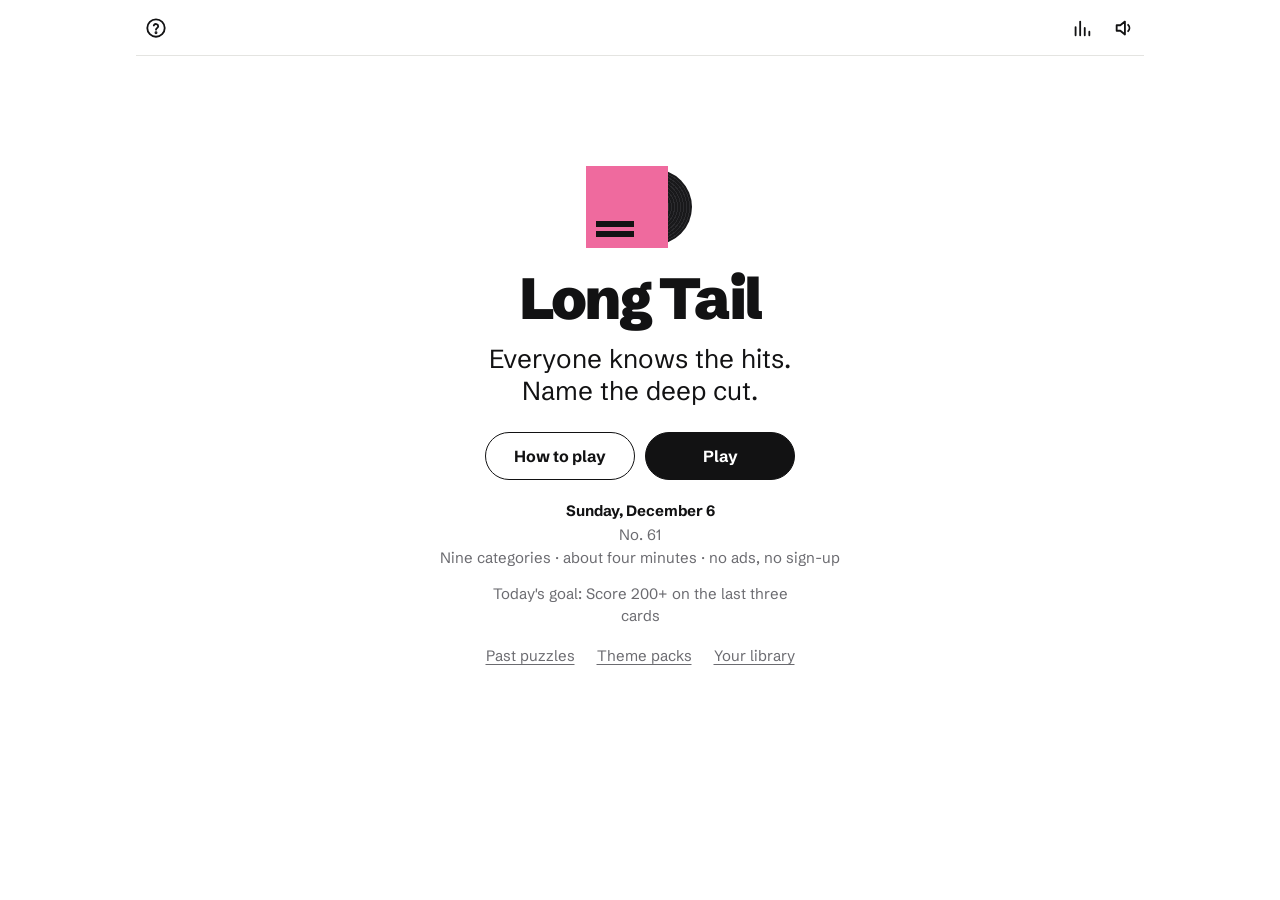
==== commit 67bf8e95: "10-card theme pack volumes with bests, laptop layout, your library with the critic's verdict, curveb" ====
--- a/index.html
+++ b/index.html
@@ -133,6 +133,9 @@
 .pip.now { border-color: var(--ink); }
 .pip.done { background: var(--c); border-color: var(--c); }
 .pip.miss { background: var(--line-2); border-color: var(--line-2); }
+.pips.ten { gap: 3px; }
+.pips.ten .pip { width: 20px; height: 20px; }
+@media (min-width: 480px) { .pips.ten { gap: 5px; } .pips.ten .pip { width: 26px; height: 26px; } }
 .hud-score { font: 800 26px/1 var(--f); font-variant-numeric: tabular-nums; display: flex; align-items: baseline; gap: 5px; letter-spacing: -0.02em; }
 .hud-score b { display: inline-block; font-weight: 800; }
 .hud-score small { font-size: 13px; font-weight: 500; color: var(--ink-2); letter-spacing: 0; }
@@ -145,6 +148,8 @@
 .c-q { align-self: end; font-size: clamp(30px, 9vw, 44px); font-weight: 900; letter-spacing: -0.035em; line-height: 0.98; overflow-wrap: anywhere; hyphens: auto; }
 .c-q.mid { font-size: clamp(26px, 7.6vw, 36px); }
 .c-q.long { font-size: clamp(21px, 6.2vw, 30px); }
+.cb-badge { position: absolute; top: 10px; right: 10px; z-index: 1; border: 1.5px solid var(--t-outlier); border-radius: 4px; padding: 4px 8px; color: var(--t-outlier); font: 800 11px/1 var(--f); letter-spacing: 0.06em; text-transform: uppercase; }
+.sleeve.curve .trk { padding-right: 100px; }
 .vinyl { position: absolute; z-index: 1; top: 2.5%; left: 25%; width: 73%; aspect-ratio: 1; border-radius: 50%; background: repeating-radial-gradient(circle at 50% 50%, var(--vinyl) 0 2.2px, var(--groove) 2.2px 3px); display: grid; place-items: center; }
 .vinyl::before { content: ""; position: absolute; inset: 0; border-radius: 50%; background: conic-gradient(from 30deg, transparent 0 12%, rgba(255, 255, 255, 0.1) 16%, transparent 22% 62%, rgba(255, 255, 255, 0.07) 66%, transparent 72%); }
 .vinyl-label { position: relative; width: 36%; aspect-ratio: 1; border-radius: 50%; background: var(--lc, var(--sl, var(--s-pink))); color: var(--lct, var(--s-ink)); display: grid; place-items: center; font: 900 clamp(12px, 3.6vw, 16px)/1 var(--f); }
@@ -206,6 +211,7 @@
 /* results */
 .results { gap: 16px; }
 .r-top { display: grid; justify-items: center; text-align: center; gap: 6px; padding-top: 20px; }
+.r-left, .r-right { display: grid; gap: 16px; }
 .r-date { font-size: 15px; color: var(--ink-2); }
 .r-emoji { font-size: 64px; line-height: 1.1; }
 .r-name { font-size: 40px; font-weight: 900; letter-spacing: -0.04em; }
@@ -216,6 +222,7 @@
 .squares { display: flex; gap: 6px; flex-wrap: wrap; justify-content: center; }
 .squares i { position: relative; width: 36px; height: 36px; background: var(--c, var(--line-2)); }
 .squares.grid { display: grid; grid-template-columns: repeat(3, 36px); justify-content: center; }
+.squares.grid5 { display: grid; grid-template-columns: repeat(5, 36px); justify-content: center; }
 .squares i::after { content: ""; position: absolute; inset: 34%; border-radius: 50%; background: var(--bg); opacity: 0.8; }
 .r-best { font-size: 16px; color: var(--ink-2); }
 .r-best b { color: var(--ink); }
@@ -256,6 +263,7 @@
 .rc-art::after { content: ""; position: absolute; left: 0; top: 0; width: 42px; height: 42px; background: var(--sl); }
 .rc-main { display: grid; gap: 1px; min-width: 0; }
 .rc-q { font-size: 14px; color: var(--ink-2); }
+.cb-tag { font: 700 12px/1.3 var(--f); color: color-mix(in srgb, var(--t-outlier) 55%, var(--ink)); }
 .rc-you { font: 700 18px/1.2 var(--f); overflow-wrap: anywhere; }
 .rc-you.none { color: var(--ink-2); font-weight: 500; }
 .rc-better { display: flex; flex-wrap: wrap; align-items: center; gap: 2px 10px; font-size: 13px; color: var(--ink-2); margin-top: 3px; }
@@ -326,6 +334,25 @@
 .eyebrow { font: 700 13px/1.3 var(--f); color: var(--ink-2); }
 .crate { display: grid; gap: 6px; font-size: 15px; }
 .fr-list { list-style: none; margin: 0; padding: 0; display: grid; gap: 6px; font-size: 15px; }
+/* your library */
+.lib-shelf { display: grid; gap: 10px; }
+.lib-grid { display: grid; grid-template-columns: repeat(4, minmax(0, 1fr)); gap: 8px; }
+.lib-tile { display: grid; justify-items: center; gap: 3px; padding: 14px 4px 12px; background: var(--surface); border-radius: 8px; text-align: center; min-width: 0; }
+.lib-tile.none { opacity: 0.35; }
+.lib-emo { font-size: 34px; line-height: 1.1; }
+.lib-tile.none .lib-emo { filter: grayscale(1); }
+.lib-tile b { font: 800 14px/1.2 var(--f); overflow-wrap: anywhere; }
+.lib-tile small { font-size: 13px; color: var(--ink-2); font-variant-numeric: tabular-nums; }
+.lib-panel { display: grid; gap: 12px; padding: 16px; border: 1px solid var(--line); border-radius: 8px; }
+.lib-panel h3 { font: 800 20px/1.1 var(--f); letter-spacing: -0.02em; }
+.lib-verdict { display: grid; gap: 8px; font-size: 16px; }
+.lib-finds { display: grid; }
+.lib-find { display: grid; grid-template-columns: 12px minmax(0, 1fr) auto; gap: 12px; align-items: center; padding: 11px 2px; border-bottom: 1px solid var(--line); }
+.lib-dot { width: 12px; height: 12px; border-radius: 50%; background: var(--c); }
+.lib-find .lf-main { display: grid; gap: 1px; min-width: 0; }
+.lib-find b { font: 700 17px/1.25 var(--f); overflow-wrap: anywhere; }
+.lib-find small { font-size: 14px; color: var(--ink-2); overflow-wrap: anywhere; }
+.lf-no { font-size: 14px; color: var(--ink-2); font-variant-numeric: tabular-nums; white-space: nowrap; }
 
 .toast { position: fixed; left: 50%; top: calc(64px + env(safe-area-inset-top, 0px)); transform: translate(-50%, -8px); background: var(--accent); color: var(--on-accent); padding: 11px 16px; border-radius: 6px; font-weight: 700; font-size: 15px; opacity: 0; pointer-events: none; transition: opacity 0.2s, transform 0.2s; z-index: 80; max-width: calc(100% - 32px); text-align: center; }
 .toast.show { opacity: 1; transform: translate(-50%, 0); }
@@ -351,6 +378,19 @@
 @media (prefers-reduced-motion: reduce) { *, *::before, *::after { animation-duration: 0.01ms !important; animation-iteration-count: 1 !important; transition: none !important; } }
 @media (max-height: 720px) { .wrap, .screen { gap: 13px; } .sleeve { width: 68%; } .vinyl { left: 18%; width: 64%; } .price { right: calc(32% + 10px); } }
 @media (max-width: 400px) { .pip { width: 23px; height: 23px; } .statrow { gap: 4px; } .tr { grid-template-columns: 6.4em minmax(0, 1fr); } }
+/* laptop: two columns from 960px; phones keep the single column above */
+@media (min-width: 960px) {
+  .wrap { max-width: 1040px; }
+  .splash { padding-top: clamp(40px, 10vh, 96px); }
+  .title { font-size: 58px; }
+  .sub { font-size: 26px; }
+  #s-play { grid-template-columns: minmax(0, 1fr) minmax(0, 1fr); column-gap: 48px; align-items: start; }
+  #s-play > .stage { grid-column: 1; grid-row: 1 / span 8; }
+  #s-play > :not(.stage) { grid-column: 2; }
+  #s-results { grid-template-columns: 380px minmax(0, 1fr); column-gap: 56px; align-items: start; }
+  .r-left { position: sticky; top: 16px; }
+  #s-archive, #s-packs, #s-library { max-width: 640px; margin-inline: auto; }
+}
 </style>
 <style>:root{padding-top:env(safe-area-inset-top,0px);padding-bottom:env(safe-area-inset-bottom,0px)}</style>
 </head>
@@ -361,7 +401,7 @@
     <button class="mark" id="btn-brand" type="button">Long Tail</button>
     <div class="top-r">
       <span class="streak" id="streak" hidden></span>
-      <button class="icon" id="btn-stats" type="button" aria-label="Statistics" title="Statistics"><svg viewBox="0 0 24 24" fill="none" stroke="currentColor" stroke-width="2" stroke-linecap="round" aria-hidden="true"><path d="M5 20V11M10 20V5M15 20v-8M20 20v-4"/></svg></button>
+      <button class="icon" id="btn-stats" type="button" aria-label="Your library" title="Your library"><svg viewBox="0 0 24 24" fill="none" stroke="currentColor" stroke-width="2" stroke-linecap="round" aria-hidden="true"><path d="M5 20V11M10 20V5M15 20v-8M20 20v-4"/></svg></button>
       <button class="icon" id="btn-sound" type="button" aria-label="Sound on" title="Sound"><svg viewBox="0 0 24 24" fill="none" stroke="currentColor" stroke-width="2" stroke-linecap="round" stroke-linejoin="round" aria-hidden="true"><path d="M4 9v6h4l5 4V5L8 9z"/><path id="snd-wave" d="M16.5 8.5a5 5 0 0 1 0 7"/></svg></button>
     </div>
   </header>
@@ -377,7 +417,7 @@
       <p class="h-line" id="h-streak" hidden></p>
       <p class="h-line" id="h-goal"></p>
       <p class="h-line" id="h-friends" hidden></p>
-      <div class="links"><button class="link" id="btn-archive" type="button">Past puzzles</button><button class="link" id="btn-packs" type="button">Theme packs</button><button class="link" id="btn-practice-home" type="button" hidden>Practice mode</button></div>
+      <div class="links"><button class="link" id="btn-archive" type="button">Past puzzles</button><button class="link" id="btn-packs" type="button">Theme packs</button><button class="link" id="btn-library" type="button">Your library</button><button class="link" id="btn-practice-home" type="button" hidden>Practice mode</button></div>
     </section>
 
     <section class="screen" id="s-play" hidden>
@@ -388,6 +428,7 @@
       <div class="stage" id="stage">
         <div class="vinyl" aria-hidden="true"><span class="vinyl-label" id="vinyl-label"></span></div>
         <article class="sleeve" id="card" aria-live="polite">
+          <span class="cb-badge" id="cb-badge" hidden>Curveball</span>
           <span class="trk" id="c-meta">Track 1 of 5</span>
           <p class="c-title" id="c-title"></p>
           <h2 class="c-q" id="c-q"></h2>
@@ -423,29 +464,34 @@
     </section>
 
     <section class="screen results" id="s-results" hidden>
-      <div class="r-top">
-        <p class="r-date" id="r-date"></p>
-        <span class="r-emoji" id="r-emoji" aria-hidden="true"></span>
-        <h2 class="r-name" id="r-name"></h2>
-        <p class="r-tag" id="r-tag"></p>
-        <div class="r-score"><b id="r-score">0</b><span id="r-max">/ 500</span></div>
-        <p class="r-line" id="r-streak" hidden></p>
-        <p class="r-line" id="r-goal"></p>
-        <div class="squares" id="r-squares" aria-hidden="true"></div>
-        <p class="r-best" id="r-best" hidden></p>
+      <div class="r-left">
+        <div class="r-top">
+          <p class="r-date" id="r-date"></p>
+          <span class="r-emoji" id="r-emoji" aria-hidden="true"></span>
+          <h2 class="r-name" id="r-name"></h2>
+          <p class="r-tag" id="r-tag"></p>
+          <div class="r-score"><b id="r-score">0</b><span id="r-max">/ 500</span></div>
+          <p class="r-line" id="r-pbest" hidden></p>
+          <p class="r-line" id="r-streak" hidden></p>
+          <p class="r-line" id="r-goal"></p>
+          <div class="squares" id="r-squares" aria-hidden="true"></div>
+          <p class="r-best" id="r-best" hidden></p>
+        </div>
+        <div class="vs" id="r-versus" hidden></div>
+        <div class="share-box" id="r-share">
+          <button class="btn primary big" id="btn-share" type="button"><svg viewBox="0 0 24 24" fill="none" stroke="currentColor" stroke-width="2" stroke-linecap="round" stroke-linejoin="round" aria-hidden="true"><path d="M12 15V3M7 8l5-5 5 5M5 13v6a2 2 0 0 0 2 2h10a2 2 0 0 0 2-2v-6"/></svg>Share and challenge</button>
+          <label class="name-in" for="in-name">Sign your challenge as <input id="in-name" type="text" maxlength="24" placeholder="your name" autocomplete="nickname"></label>
+          <p class="countdown" id="r-next"></p>
+        </div>
       </div>
-      <div class="vs" id="r-versus" hidden></div>
-      <div class="share-box" id="r-share">
-        <button class="btn primary big" id="btn-share" type="button"><svg viewBox="0 0 24 24" fill="none" stroke="currentColor" stroke-width="2" stroke-linecap="round" stroke-linejoin="round" aria-hidden="true"><path d="M12 15V3M7 8l5-5 5 5M5 13v6a2 2 0 0 0 2 2h10a2 2 0 0 0 2-2v-6"/></svg>Share and challenge</button>
-        <label class="name-in" for="in-name">Sign your challenge as <input id="in-name" type="text" maxlength="24" placeholder="your name" autocomplete="nickname"></label>
-        <p class="countdown" id="r-next"></p>
+      <div class="r-right">
+        <button class="btn primary big" id="btn-pack-again" type="button" hidden></button>
+        <h3 class="sec-h">Your answers</h3>
+        <div class="rcs" id="r-cards"></div>
+        <h3 class="sec-h">Statistics</h3>
+        <div class="stats-wrap" id="r-stats"></div>
+        <div class="row"><button class="btn" id="btn-archive-r" type="button">Past puzzles</button><button class="btn" id="btn-packs-r" type="button">Theme packs</button><button class="btn" id="btn-library-r" type="button">Your library</button><button class="btn" id="btn-practice" type="button">Practice mode</button></div>
       </div>
-      <button class="btn primary big" id="btn-pack-again" type="button" hidden></button>
-      <h3 class="sec-h">Your answers</h3>
-      <div class="rcs" id="r-cards"></div>
-      <h3 class="sec-h">Statistics</h3>
-      <div class="stats-wrap" id="r-stats"></div>
-      <div class="row"><button class="btn" id="btn-archive-r" type="button">Past puzzles</button><button class="btn" id="btn-packs-r" type="button">Theme packs</button><button class="btn" id="btn-practice" type="button">Practice mode</button></div>
     </section>
 
     <section class="screen" id="s-archive" hidden>
@@ -454,8 +500,29 @@
     </section>
 
     <section class="screen" id="s-packs" hidden>
-      <div class="ar-head"><h2>Theme packs</h2><p class="fine">Nine random cards from one theme. Play as often as you like; packs don't change your streak or stats.</p></div>
+      <div class="ar-head"><h2>Theme packs</h2><p class="fine">A fixed set of tracks from one theme. Replay to beat your best. Packs don't change your streak or stats.</p></div>
       <div class="ar" id="pk-list"></div>
+    </section>
+
+    <section class="screen" id="s-library" hidden>
+      <div class="ar-head"><h2>Your library</h2><p class="fine">Everything you've found in daily and past puzzles.</p></div>
+      <div class="lib-shelf">
+        <p class="eyebrow" id="lib-count"></p>
+        <div class="lib-grid" id="lib-ranks"></div>
+      </div>
+      <div class="lib-panel">
+        <h3>The critic's verdict</h3>
+        <div class="lib-verdict" id="lib-critic"></div>
+      </div>
+      <div>
+        <h3 class="sec-h">Your finds</h3>
+        <div class="lib-finds" id="lib-finds"></div>
+        <button class="link" id="lib-more" type="button" hidden></button>
+      </div>
+      <div>
+        <h3 class="sec-h">Statistics</h3>
+        <div class="stats-wrap" id="lib-stats"></div>
+      </div>
     </section>
 
     <section class="screen results" id="s-over" hidden>
@@ -480,6 +547,7 @@
       <li>Type one answer for each. The first right answer locks in.</li>
       <li>You get 30 seconds a card. A wrong guess costs 3.</li>
       <li>One card each day is a secret Double Track worth twice the points.</li>
+      <li>Track 9 is the hidden track: a curveball category that needs some lateral thinking.</li>
     </ul>
     <p class="eyebrow">For "A cheese":</p>
     <ul class="ladder">
@@ -740,7 +808,9 @@
   const family = (p) => String(p.id).split("-").slice(0, 2).join("-");
   const size = (p) => TIERS.reduce((a, t) => a + ((p.tiers && p.tiers[t.key]) || []).length, 0);
   const levelOf = (p) => (p.level === 1 || p.level === 3 ? p.level : 2);
-  const dailyPool = (prompts) => prompts.filter((p) => p.daily !== false && levelOf(p) < 3 && size(p) >= 40);
+  const dailyPool = (prompts) => prompts.filter((p) => !p.curveball && p.daily !== false && levelOf(p) < 3 && size(p) >= 40);
+  // Curveballs are lateral-thinking categories ("both a fruit and a colour"); one closes each day as the hidden track.
+  const curvePool = (prompts) => prompts.filter((p) => p.curveball && size(p) >= 15);
   function cycleOrder(pool, cycle) {
     const r = rng(0x9e3779b1 ^ (cycle * 7919 + 17));
     const fams = {};
@@ -775,11 +845,20 @@
   // Day d's hand, easiest and broadest first.
   function dailySet(prompts, day, n) {
     n = n || 9;
+    const curves = curvePool(prompts).sort((x, y) => (x.id < y.id ? -1 : 1));
+    const reg = n - (curves.length ? 1 : 0);
     const pool = dailyPool(prompts);
-    if (pool.length < n) return pool.slice();
-    const per = Math.floor(pool.length / n);
-    const hand = hands(pool, Math.floor(day / per), n)[day % per];
-    return hand.slice().sort((a, b) => levelOf(a) - levelOf(b) || size(b) - size(a));
+    let hand = pool.slice(0, reg);
+    if (pool.length >= reg) {
+      const per = Math.floor(pool.length / reg);
+      hand = hands(pool, Math.floor(day / per), reg)[day % per];
+    }
+    hand = hand.slice().sort((a, b) => levelOf(a) - levelOf(b) || size(b) - size(a));
+    if (curves.length) {
+      const cycle = Math.floor(day / curves.length);
+      hand.push(shuffle(curves, rng(0x5eed + cycle * 977))[day % curves.length]);
+    }
+    return hand;
   }
   // Endless and other shuffles: easier cards tend to come first, with some randomness.
   const rampShuffle = (prompts, r) => prompts.map((p) => [p, levelOf(p) + r() * 1.8]).sort((a, b) => a[1] - b[1]).map((x) => x[0]);
@@ -822,7 +901,7 @@
   const rankMin = (r, n) => Math.round((r.per * (n || 9)) / 10) * 10;
   const rank = (score, n) => RANKS.find((r) => score >= rankMin(r, n));
 
-  root.LT = { levelOf, rampShuffle, hash36, setLexicon, TIERS, TIER, MISS_SQ, GROUPS, groupOf, family, size, words, key, buildIndex, match, rng, shuffle, dailyPool, dailySet, curve, RANKS, rank, rankMin };
+  root.LT = { levelOf, rampShuffle, hash36, setLexicon, TIERS, TIER, MISS_SQ, GROUPS, groupOf, family, size, words, key, buildIndex, match, rng, shuffle, dailyPool, curvePool, dailySet, curve, RANKS, rank, rankMin };
 })(typeof window !== "undefined" ? window : globalThis);
 
 </script>
@@ -875,7 +954,7 @@
   // the nine cards run in three rows, easiest first
   const ROWS = ["Warm-up", "Tricky", "Deep end"];
   const rowOf = (i) => ROWS[Math.floor(i / 3)];
-  // theme packs: nine random cards from one theme, played any time
+  // theme packs: each theme's cards in a fixed order, cut into volumes of ten, played any time
   const inCats = (...cats) => (c) => cats.includes(c.cat);
   const PACKS = [
     { id: "music", name: "Music", emoji: "🎵", test: inCats("Music") },
@@ -886,8 +965,23 @@
     { id: "sport", name: "Sport & games", emoji: "⚽", test: inCats("Sport", "Football", "Games", "Motoring") },
     { id: "culture", name: "History & culture", emoji: "📚", test: inCats("History", "Books", "Literature", "Art", "Science") },
   ];
-  const packOf = (id) => PACKS.find((pk) => pk.id === id);
-  const packCards = (pk) => PROMPTS.filter((p) => pk.test(p) && LT.size(p) >= 25);
+  const PACK_SIZE = 10;
+  // a theme's cards easiest first (ties: most answers, then id), cut into consecutive volumes of ten;
+  // a partial tail is not shown, so every volume is a full set and the same every time
+  let VOLUMES = null;
+  function packVolumes() {
+    if (VOLUMES) return VOLUMES;
+    VOLUMES = PACKS.flatMap((theme) => {
+      const pool = PROMPTS.filter((p) => !p.curveball && theme.test(p) && LT.size(p) >= 25)
+        .sort((a, b) => LT.levelOf(a) - LT.levelOf(b) || LT.size(b) - LT.size(a) || (a.id < b.id ? -1 : a.id > b.id ? 1 : 0));
+      return Array.from({ length: Math.floor(pool.length / PACK_SIZE) }, (_, i) => ({
+        id: `${theme.id}-${i + 1}`, name: theme.name, emoji: theme.emoji, vol: i + 1,
+        cards: pool.slice(i * PACK_SIZE, (i + 1) * PACK_SIZE),
+      }));
+    });
+    return VOLUMES;
+  }
+  const packOf = (id) => packVolumes().find((pk) => pk.id === id);
 
   // ---------- settings, analytics ----------
   const CFG = Object.assign({ siteUrl: "https://vishalkj-ai.github.io/long-tail/", goatcounter: "", plausible: "" }, window.LT_CONFIG || {});
@@ -1154,7 +1248,7 @@
   // ---------- screens ----------
   let G = null;
   function show(name) {
-    for (const s of ["home", "play", "results", "over", "archive", "packs"]) $("s-" + s).hidden = s !== name;
+    for (const s of ["home", "play", "results", "over", "archive", "packs", "library"]) $("s-" + s).hidden = s !== name;
     document.body.classList.toggle("on-home", name === "home");
     window.scrollTo(0, 0);
     if (name !== "results") clearInterval(countdownT);
@@ -1201,6 +1295,7 @@
   function renderPips() {
     const box = $("pips");
     if (G.mode === "practice") { box.innerHTML = `<span class="eyebrow">Practice · card ${G.i + 1}</span>`; return; }
+    box.classList.toggle("ten", G.cards.length === PACK_SIZE);
     box.innerHTML = G.cards.map((p, i) => {
       const r = G.results[i];
       if (r) return r.tier ? `<span class="pip done" style="--c:${tc(r.tier)}" title="${esc(TIER[r.tier].name)}"></span>` : `<span class="pip miss" title="Missed"></span>`;
@@ -1232,7 +1327,7 @@
     G = { mode: day === today() ? "daily" : "past", day, cards, st, results: (st.results || []).slice(), tried: new Set() };
     G.i = G.results.length;
     G.score = G.results.reduce((a, r) => a + (r.pts || 0), 0);
-    if (G.i >= N) return finishDaily();
+    if (G.i >= G.cards.length) return finishDaily();
     show("play");
     setScore(false);
     track(G.i ? "resume" : "start");
@@ -1250,14 +1345,17 @@
     $("tried").innerHTML = "";
     const pk = G.mode === "pack" ? packOf(G.pack) : null;
     $("c-meta").textContent = G.mode === "practice" ? `Track ${G.i + 1} · ${catOf(p)}`
-      : pk ? `Track ${G.i + 1} of ${N} · ${pk.name}`
-      : `Track ${G.i + 1} of ${N} · ${rowOf(G.i)}`;
+      : pk ? `Track ${G.i + 1} of ${G.cards.length} · ${pk.name}`
+      : p.curveball ? `Track ${G.i + 1} of ${G.cards.length} · Hidden track`
+      : `Track ${G.i + 1} of ${G.cards.length} · ${rowOf(G.i)}`;
+    $("cb-badge").hidden = !p.curveball;
+    $("card").classList.toggle("curve", !!p.curveball);
     $("c-title").textContent = p.title || "";
     $("c-q").textContent = p.q;
     $("c-rule").textContent = p.rule || "";
     $("c-rule").hidden = !p.rule;
     const stage = $("stage");
-    const [sl, slt] = sleeveOf(p);
+    const [sl, slt] = p.curveball ? ["var(--vinyl)", "var(--t-outlier)"] : sleeveOf(p);
     stage.style.setProperty("--sl", sl);
     stage.style.setProperty("--slt", slt);
     stage.style.removeProperty("--lc");
@@ -1441,7 +1539,7 @@
     const picks = betterPicks(p, res.tier, res.name);
     $("rv-common").innerHTML = common.length ? `<b>Most people say</b>${esc(common.join(", "))}` : "";
     $("rv-deep").innerHTML = picks.length ? `<b>You could've said</b>${picksHTML(picks)}` : "";
-    const last = G.mode !== "practice" && G.i === N - 1;
+    const last = G.mode !== "practice" && G.i === G.cards.length - 1;
     const next = $("btn-next");
     next.textContent = last ? (G.mode === "pack" ? "See results" : "See your crate") : "Next track";
     next.hidden = G.mode === "practice";
@@ -1526,7 +1624,7 @@
       if (G.i >= G.cards.length) { G.cards = G.cards.concat(practiceDeck()); }
       return beginCard();
     }
-    if (G.i >= N) return G.mode === "pack" ? finishPack() : finishDaily();
+    if (G.i >= G.cards.length) return G.mode === "pack" ? finishPack() : finishDaily();
     beginCard();
   }
   $("btn-next").addEventListener("click", () => { if (G && G.phase === "reveal") nextCard(); });
@@ -1541,16 +1639,21 @@
     showResults(true);
     flushStreakNotes();
   }
-  // a theme pack touches no daily storage, streak, stats, crate or friends
+  // a theme pack touches no daily storage, streak, stats, crate or friends; it keeps only its own best
   function finishPack() {
+    const pk = packOf(G.pack), all = store.get("packs", {}), e = all[pk.id] || { best: 0, plays: 0 };
+    G.newBest = e.plays > 0 && G.score > e.best;
+    G.packBest = Math.max(e.best, G.score);
+    store.set("packs", { ...all, [pk.id]: { best: G.packBest, plays: e.plays + 1 } });
     showResults(true);
+    if (G.newBest) confetti(80);
   }
   function loadDone(day) {
     const st = store.get(dayKey(day), null);
     if (!st || !st.done || !Array.isArray(st.ids)) return false;
     const cards = st.ids.map((id) => BY_ID[id]);
     if (cards.some((c) => !c)) return false;
-    G = { mode: day === today() ? "daily" : "past", day, cards, st, results: st.results || [], i: N };
+    G = { mode: day === today() ? "daily" : "past", day, cards, st, results: st.results || [], i: cards.length };
     G.score = G.results.reduce((a, r) => a + (r.pts || 0), 0);
     return true;
   }
@@ -1575,14 +1678,16 @@
   function showResults(fresh) {
     const r = LT.rank(G.score, G.cards.length);
     const pk = G.mode === "pack" ? packOf(G.pack) : null;
-    $("r-date").textContent = pk ? `Theme pack: ${pk.name}` : (`No. ${numOf(G.day)} · ${dateLabel(G.day)}` + (G.mode === "past" ? " · an earlier puzzle" : ""));
+    $("r-date").textContent = pk ? `${pk.name} · Vol. ${pk.vol} pack` :(`No. ${numOf(G.day)} · ${dateLabel(G.day)}` + (G.mode === "past" ? " · an earlier puzzle" : ""));
     const best = G.results.reduce((a, x) => (x.tier && (!a || x.pts > a.pts) ? x : a), null);
     $("r-best").hidden = !best || best.pts < 50;
     if (best) $("r-best").innerHTML = `Best find: <b>${esc(best.name)}</b> (${esc(TIER[best.tier].name.toLowerCase())})`;
     $("r-emoji").textContent = r.emoji;
     $("r-name").textContent = r.name;
     $("r-tag").textContent = r.tag;
-    $("r-max").textContent = `/ ${pk ? N * TIER.outlier.pts : MAX}`;
+    $("r-max").textContent = `/ ${pk ? G.cards.length * TIER.outlier.pts : MAX}`;
+    $("r-pbest").hidden = !pk;
+    if (pk) $("r-pbest").textContent = G.newBest ? "New best" : `Your best: ${G.packBest}`;
     const sNow = loadStats(), streakNow = liveStreak(sNow);
     const hitToday = G.mode === "daily" && sNow.last === G.day && MILESTONES.includes(sNow.streak);
     $("r-streak").hidden = G.mode !== "daily" || streakNow < 1;
@@ -1591,15 +1696,17 @@
     $("r-goal").textContent = `Goal: ${goal.text} ${goal.test(G.results) ? "✓" : "✗"}`;
     $("r-goal").hidden = !!pk;
     $("r-squares").innerHTML = squaresHTML(G.results);
-    $("r-squares").classList.toggle("grid", G.results.length === 9);
+    $("r-squares").classList.toggle("grid", G.cards.length === 9);
+    $("r-squares").classList.toggle("grid5", G.cards.length === PACK_SIZE);
     $("in-name").value = store.get("name", "") || "";
     renderVersus();
     renderCards();
     $("r-stats").innerHTML = statsHTML(G.mode === "daily" ? G.score : null);
-    $("btn-practice").hidden = false;
+    $("btn-practice").hidden = !!pk;
+    $("btn-archive-r").hidden = !!pk;
     $("r-share").hidden = !!pk;
     $("btn-pack-again").hidden = !pk;
-    if (pk) $("btn-pack-again").textContent = `Another ${pk.name} pack`;
+    if (pk) $("btn-pack-again").textContent = "Play again";
     show("results");
     renderStreak();
     const el = $("r-score");
@@ -1645,8 +1752,8 @@
       const you = r.name ? `<span class="rc-you">${esc(r.name)}</span>` : `<span class="rc-you none">${r.out === "skip" ? "Skipped" : "No answer"}</span>`;
       const bp = betterPicks(p, r.tier, r.name);
       const better = bp.length ? `<span class="rc-better">Could've said ${picksHTML(bp)}</span>` : `<span class="rc-better top">Top answer. Nothing scores more.</span>`;
-      const row = G.cards.length === N && i % 3 === 0 ? `<p class="rc-row">${rowOf(i)}</p>` : "";
-      return `${row}<details class="rc" data-i="${i}"><summary><span class="rc-art" style="--sl:${sleeveOf(p)[0]};--c:${r.tier ? tc(r.tier) : "var(--line-2)"}"></span><span class="rc-main"><span class="rc-q">${esc(p.q)}</span>${you}${better}</span><span class="rc-pts"><b>${r.pts}${r.double ? ` <span class="x2">×2</span>` : ""}</b><small>${r.tier ? esc(TIER[r.tier].name) : "No score"}</small></span><span class="rc-chev" aria-hidden="true"></span></summary><div class="rc-body"></div></details>`;
+      const row = G.mode !== "pack" && i % 3 === 0 ?`<p class="rc-row">${rowOf(i)}</p>` : "";
+      return `${row}<details class="rc" data-i="${i}"><summary><span class="rc-art" style="--sl:${sleeveOf(p)[0]};--c:${r.tier ? tc(r.tier) : "var(--line-2)"}"></span><span class="rc-main"><span class="rc-q">${p.curveball ? `<span class="cb-tag">Hidden track</span> ` : ""}${esc(p.q)}</span>${you}${better}</span><span class="rc-pts"><b>${r.pts}${r.double ? ` <span class="x2">×2</span>` : ""}</b><small>${r.tier ? esc(TIER[r.tier].name) : "No score"}</small></span><span class="rc-chev" aria-hidden="true"></span></summary><div class="rc-body"></div></details>`;
     }).join("");
     for (const d of $("r-cards").querySelectorAll("details")) {
       d.addEventListener("toggle", () => {
@@ -1758,7 +1865,7 @@
 
   // ---------- practice ----------
   function practiceDeck() {
-    const pool = PROMPTS.filter((p) => LT.size(p) >= 30);
+    const pool = PROMPTS.filter((p) => LT.size(p) >= 30 && !p.curveball);
     return LT.rampShuffle(pool, LT.rng((Date.now() ^ (Math.random() * 1e9)) >>> 0));
   }
   function startPractice() {
@@ -1815,26 +1922,121 @@
   $("btn-archive").addEventListener("click", renderArchive);
   $("btn-archive-r").addEventListener("click", renderArchive);
 
+  // ---------- your library ----------
+  // every daily and past game on this device, one row per card answered or missed
+  let libFinds = [];
+  const newestFirst = (a, b) => b.day - a.day || b.at - a.at;
+  function gatherLibrary() {
+    const out = [];
+    try {
+      for (let i = 0; i < localStorage.length; i++) {
+        const k = localStorage.key(i);
+        if (!k || !k.startsWith("lt:day11:")) continue;
+        const day = +k.slice("lt:day11:".length);
+        if (!(day >= LAUNCH)) continue;
+        const st = store.get(dayKey(day), null);
+        if (!st || !Array.isArray(st.results)) continue;
+        const ids = Array.isArray(st.ids) ? st.ids : [];
+        st.results.forEach((r, at) => {
+          const card = r && (BY_ID[r.id] || BY_ID[ids[at]]);
+          if (!card) return;
+          out.push({ card, day, at, name: r.name || "", tier: r.tier && TIER[r.tier] ? r.tier : null, pts: +r.pts || 0 });
+        });
+      }
+    } catch (e) { /* storage blocked */ }
+    return out;
+  }
+  // the critic is a dry record-shop snob: teases the answers, never the person, and always ends on a compliment
+  function criticHTML(res) {
+    const C = res.length;
+    if (C < 9) return `<p>Play a few more days and the critic will have opinions.</p>`;
+    const avg = res.reduce((a, x) => a + x.pts, 0) / C;
+    const answered = res.filter((x) => x.tier);
+    const misses = C - answered.length;
+    const cats = new Map();
+    for (const x of res) {
+      const c = catOf(x.card) || "Other";
+      const e = cats.get(c) || { cat: c, n: 0, pts: 0 };
+      e.n++; e.pts += x.pts;
+      cats.set(c, e);
+    }
+    const solid = [...cats.values()].filter((e) => e.n >= 3).map((e) => ({ ...e, avg: e.pts / e.n }));
+    const weakest = solid.slice().sort((a, b) => a.avg - b.avg)[0];
+    const best = solid.filter((e) => e !== weakest).sort((a, b) => b.avg - a.avg)[0];
+    const given = new Map();
+    for (const x of answered) {
+      const e = given.get(x.name) || { name: x.name, tier: x.tier, n: 0 };
+      e.n++;
+      given.set(x.name, e);
+    }
+    const counts = [...given.values()];
+    const top = counts.slice().sort((a, b) => b.n - a.n)[0];
+    const hipster = counts.filter((e) => e.tier === "hipster").sort((a, b) => b.n - a.n)[0];
+    const grails = res.filter((x) => x.tier === "outlier").length;
+    const bestFind = answered.slice().sort(newestFirst).reduce((a, x) => (!a || x.pts > a.pts ? x : a), null);
+    const star = avg >= 52 ? "★★★★★ A crate full of B-sides and deep cuts. Frankly, intimidating."
+      : avg >= 40 ? "★★★★☆ Good taste, occasionally ruined by a chart hit."
+      : avg >= 28 ? "★★★☆☆ Solid, if a little safe. You definitely own a Now That's What I Call Music."
+      : avg >= 16 ? "★★☆☆☆ Mostly the hits. We respect the honesty."
+      : "★☆☆☆☆ You play it very, very safe. The radio thanks you.";
+    const notes = [];
+    if (top && top.n >= 2) notes.push(top.tier === "head"
+      ? `You've said ${esc(top.name)} ${top.n} times. It's a fine answer. It's also everyone's answer.`
+      : `You keep coming back to ${esc(top.name)}. We see you.`);
+    if (hipster) notes.push(`You said ${esc(hipster.name)}. Everyone says ${esc(hipster.name)}.`);
+    if (misses >= 3) notes.push(`${misses} cards ran out of time or got skipped. Big thoughts, slow fingers.`);
+    if (weakest) notes.push(`${esc(weakest.cat)} is your blind spot at ${Math.round(weakest.avg)} points a card.`);
+    let closer = null;
+    if (best) closer = `Genuinely sharp on ${esc(best.cat)}: ${Math.round(best.avg)} points a card.`;
+    else if (grails) closer = `${grails} holy grail${grails === 1 ? "" : "s"}. The shop would like to buy your collection.`;
+    else if (bestFind) closer = `Your best find so far: ${esc(bestFind.name)}.`;
+    return `<p><b>${star}</b></p>` + notes.slice(0, 3).map((t) => `<p>${t}</p>`).join("") + (closer ? `<p>${closer}</p>` : "");
+  }
+  const findRow = (x) => {
+    const t = esc(TIER[x.tier].name);
+    return `<div class="lib-find"><i class="lib-dot" style="--c:${tc(x.tier)}" role="img" aria-label="${t}" title="${t}"></i><div class="lf-main"><b>${esc(x.name)}</b><small>${esc(x.card.q)}</small></div><span class="lf-no">No. ${numOf(x.day)}</span></div>`;
+  };
+  function drawFinds(all) {
+    const finds = libFinds;
+    $("lib-finds").innerHTML = finds.length
+      ? (all ? finds : finds.slice(0, 20)).map(findRow).join("")
+      : `<p class="rc-empty">No deep cuts yet. They're out there.</p>`;
+    $("lib-more").hidden = all || finds.length <= 20;
+    $("lib-more").textContent = `Show all ${finds.length}`;
+  }
+  function renderLibrary() {
+    if (G) { stopClock(); clearTimeout(G.anim); G.paused = true; G.phase = "away"; }
+    const s = loadStats(), res = gatherLibrary();
+    libFinds = res.filter((x) => x.tier === "outlier" || x.tier === "deep").sort(newestFirst);
+    $("lib-count").textContent = `Ranks collected: ${s.dist.filter((n) => n > 0).length} of ${RANKS.length}`;
+    $("lib-ranks").innerHTML = RANKS.map((r, i) => ({ r, i })).reverse().map(({ r, i }) =>
+      `<div class="lib-tile${s.dist[i] ? "" : " none"}"><span class="lib-emo" aria-hidden="true">${r.emoji}</span><b>${esc(r.name)}</b><small>×${s.dist[i]}</small></div>`).join("");
+    $("lib-critic").innerHTML = criticHTML(res);
+    drawFinds(false);
+    $("lib-stats").innerHTML = statsHTML(null);
+    show("library");
+  }
+  $("btn-library").addEventListener("click", renderLibrary);
+  $("btn-library-r").addEventListener("click", renderLibrary);
+  $("lib-more").addEventListener("click", () => drawFinds(true));
+
   // ---------- theme packs ----------
-  // nine random cards from one theme, easiest first; the same play as a daily, with nothing saved
+  // one volume of ten cards, in its fixed order; the same play as a daily, with nothing saved but its best
   function startPack(id) {
-    const pk = packOf(id), pool = pk ? packCards(pk) : [];
-    if (!pk || pool.length < N) return;
-    const deck = pool.slice();
-    for (let i = deck.length - 1; i > 0; i--) {
-      const j = Math.floor(Math.random() * (i + 1));
-      [deck[i], deck[j]] = [deck[j], deck[i]];
-    }
-    const cards = deck.slice(0, N).sort((a, b) => a.level - b.level || LT.size(b) - LT.size(a));
+    const pk = packOf(id);
+    if (!pk) return;
     track("pack_start", { pack: id });
-    G = { mode: "pack", pack: id, day: today(), cards, st: {}, results: [], tried: new Set(), i: 0, score: 0 };
+    G = { mode: "pack", pack: id, day: today(), cards: pk.cards.slice(), st: {}, results: [], tried: new Set(), i: 0, score: 0 };
     show("play");
     setScore(false);
     beginCard();
   }
   function renderPacks() {
-    const rows = PACKS.map((pk) => ({ pk, n: packCards(pk).length })).filter((x) => x.n >= N);
-    $("pk-list").innerHTML = rows.map(({ pk, n }) => `<button class="ar-row" type="button" data-pack="${pk.id}"><span class="ar-no pk-emo" aria-hidden="true">${pk.emoji}</span><span class="ar-date"><span class="pk-name">${esc(pk.name)}</span><span>${n} cards</span></span><span class="ar-st todo">Play</span><span class="rc-chev" aria-hidden="true"></span></button>`).join("");
+    const bests = store.get("packs", {});
+    $("pk-list").innerHTML = packVolumes().map((pk) => {
+      const b = bests[pk.id], line = b && b.plays ? `${PACK_SIZE} tracks · best ${b.best}` : `${PACK_SIZE} tracks · not played yet`;
+      return `<button class="ar-row" type="button" data-pack="${pk.id}"><span class="ar-no pk-emo" aria-hidden="true">${pk.emoji}</span><span class="ar-date"><span class="pk-name">${esc(pk.name)} · Vol. ${pk.vol}</span><span>${line}</span></span><span class="ar-st todo">Play</span><span class="rc-chev" aria-hidden="true"></span></button>`;
+    }).join("");
     for (const b of $("pk-list").querySelectorAll(".ar-row")) {
       b.addEventListener("click", () => { Sound.unlock(); startPack(b.dataset.pack); });
     }
@@ -1853,7 +2055,7 @@
   }
   const openDlg = (id) => { const d = $(id); if (d.showModal) d.showModal(); else d.setAttribute("open", ""); };
   $("btn-help").addEventListener("click", () => openDlg("dlg-help"));
-  $("btn-stats").addEventListener("click", () => { $("stats-body").innerHTML = statsHTML(null); openDlg("dlg-stats"); });
+  $("btn-stats").addEventListener("click", renderLibrary);
   function renderSound() {
     $("btn-sound").setAttribute("aria-label", Sound.on ? "Sound on" : "Sound off");
     $("snd-wave").setAttribute("d", Sound.on ? "M16.5 8.5a5 5 0 0 1 0 7" : "M16 9l5 6M21 9l-5 6");
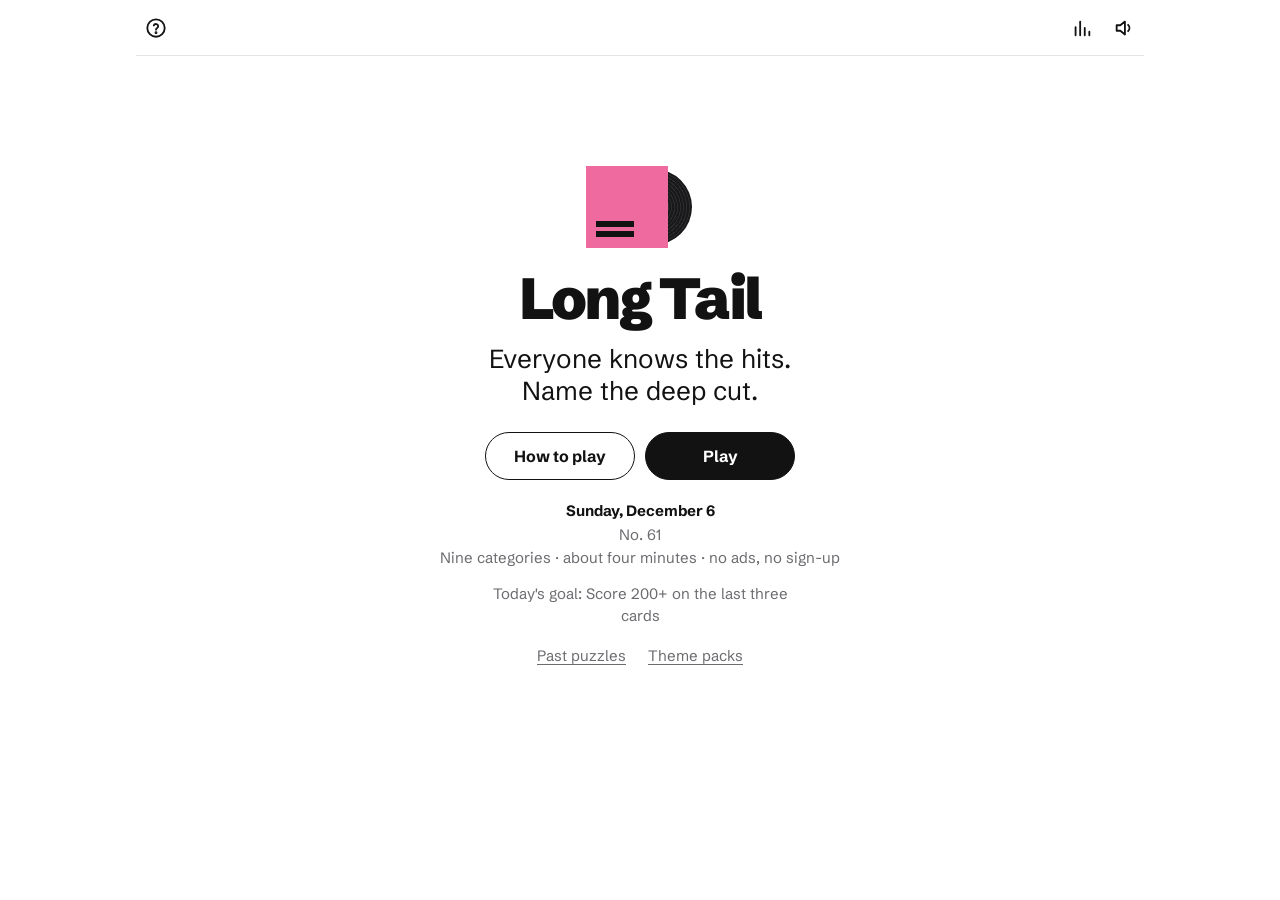
==== commit 681e2f9b: "Remove the library screen and curveball cards; stats icon opens the stats pop-up again Co-Authored-B" ====
--- a/index.html
+++ b/index.html
@@ -335,23 +335,6 @@
 .crate { display: grid; gap: 6px; font-size: 15px; }
 .fr-list { list-style: none; margin: 0; padding: 0; display: grid; gap: 6px; font-size: 15px; }
 /* your library */
-.lib-shelf { display: grid; gap: 10px; }
-.lib-grid { display: grid; grid-template-columns: repeat(4, minmax(0, 1fr)); gap: 8px; }
-.lib-tile { display: grid; justify-items: center; gap: 3px; padding: 14px 4px 12px; background: var(--surface); border-radius: 8px; text-align: center; min-width: 0; }
-.lib-tile.none { opacity: 0.35; }
-.lib-emo { font-size: 34px; line-height: 1.1; }
-.lib-tile.none .lib-emo { filter: grayscale(1); }
-.lib-tile b { font: 800 14px/1.2 var(--f); overflow-wrap: anywhere; }
-.lib-tile small { font-size: 13px; color: var(--ink-2); font-variant-numeric: tabular-nums; }
-.lib-panel { display: grid; gap: 12px; padding: 16px; border: 1px solid var(--line); border-radius: 8px; }
-.lib-panel h3 { font: 800 20px/1.1 var(--f); letter-spacing: -0.02em; }
-.lib-verdict { display: grid; gap: 8px; font-size: 16px; }
-.lib-finds { display: grid; }
-.lib-find { display: grid; grid-template-columns: 12px minmax(0, 1fr) auto; gap: 12px; align-items: center; padding: 11px 2px; border-bottom: 1px solid var(--line); }
-.lib-dot { width: 12px; height: 12px; border-radius: 50%; background: var(--c); }
-.lib-find .lf-main { display: grid; gap: 1px; min-width: 0; }
-.lib-find b { font: 700 17px/1.25 var(--f); overflow-wrap: anywhere; }
-.lib-find small { font-size: 14px; color: var(--ink-2); overflow-wrap: anywhere; }
 .lf-no { font-size: 14px; color: var(--ink-2); font-variant-numeric: tabular-nums; white-space: nowrap; }
 
 .toast { position: fixed; left: 50%; top: calc(64px + env(safe-area-inset-top, 0px)); transform: translate(-50%, -8px); background: var(--accent); color: var(--on-accent); padding: 11px 16px; border-radius: 6px; font-weight: 700; font-size: 15px; opacity: 0; pointer-events: none; transition: opacity 0.2s, transform 0.2s; z-index: 80; max-width: calc(100% - 32px); text-align: center; }
@@ -389,7 +372,7 @@
   #s-play > :not(.stage) { grid-column: 2; }
   #s-results { grid-template-columns: 380px minmax(0, 1fr); column-gap: 56px; align-items: start; }
   .r-left { position: sticky; top: 16px; }
-  #s-archive, #s-packs, #s-library { max-width: 640px; margin-inline: auto; }
+  #s-archive, #s-packs { max-width: 640px; margin-inline: auto; }
 }
 </style>
 <style>:root{padding-top:env(safe-area-inset-top,0px);padding-bottom:env(safe-area-inset-bottom,0px)}</style>
@@ -401,7 +384,7 @@
     <button class="mark" id="btn-brand" type="button">Long Tail</button>
     <div class="top-r">
       <span class="streak" id="streak" hidden></span>
-      <button class="icon" id="btn-stats" type="button" aria-label="Your library" title="Your library"><svg viewBox="0 0 24 24" fill="none" stroke="currentColor" stroke-width="2" stroke-linecap="round" aria-hidden="true"><path d="M5 20V11M10 20V5M15 20v-8M20 20v-4"/></svg></button>
+      <button class="icon" id="btn-stats" type="button" aria-label="Statistics" title="Statistics"><svg viewBox="0 0 24 24" fill="none" stroke="currentColor" stroke-width="2" stroke-linecap="round" aria-hidden="true"><path d="M5 20V11M10 20V5M15 20v-8M20 20v-4"/></svg></button>
       <button class="icon" id="btn-sound" type="button" aria-label="Sound on" title="Sound"><svg viewBox="0 0 24 24" fill="none" stroke="currentColor" stroke-width="2" stroke-linecap="round" stroke-linejoin="round" aria-hidden="true"><path d="M4 9v6h4l5 4V5L8 9z"/><path id="snd-wave" d="M16.5 8.5a5 5 0 0 1 0 7"/></svg></button>
     </div>
   </header>
@@ -417,7 +400,7 @@
       <p class="h-line" id="h-streak" hidden></p>
       <p class="h-line" id="h-goal"></p>
       <p class="h-line" id="h-friends" hidden></p>
-      <div class="links"><button class="link" id="btn-archive" type="button">Past puzzles</button><button class="link" id="btn-packs" type="button">Theme packs</button><button class="link" id="btn-library" type="button">Your library</button><button class="link" id="btn-practice-home" type="button" hidden>Practice mode</button></div>
+      <div class="links"><button class="link" id="btn-archive" type="button">Past puzzles</button><button class="link" id="btn-packs" type="button">Theme packs</button><button class="link" id="btn-practice-home" type="button" hidden>Practice mode</button></div>
     </section>
 
     <section class="screen" id="s-play" hidden>
@@ -490,7 +473,7 @@
         <div class="rcs" id="r-cards"></div>
         <h3 class="sec-h">Statistics</h3>
         <div class="stats-wrap" id="r-stats"></div>
-        <div class="row"><button class="btn" id="btn-archive-r" type="button">Past puzzles</button><button class="btn" id="btn-packs-r" type="button">Theme packs</button><button class="btn" id="btn-library-r" type="button">Your library</button><button class="btn" id="btn-practice" type="button">Practice mode</button></div>
+        <div class="row"><button class="btn" id="btn-archive-r" type="button">Past puzzles</button><button class="btn" id="btn-packs-r" type="button">Theme packs</button><button class="btn" id="btn-practice" type="button">Practice mode</button></div>
       </div>
     </section>
 
@@ -504,26 +487,6 @@
       <div class="ar" id="pk-list"></div>
     </section>
 
-    <section class="screen" id="s-library" hidden>
-      <div class="ar-head"><h2>Your library</h2><p class="fine">Everything you've found in daily and past puzzles.</p></div>
-      <div class="lib-shelf">
-        <p class="eyebrow" id="lib-count"></p>
-        <div class="lib-grid" id="lib-ranks"></div>
-      </div>
-      <div class="lib-panel">
-        <h3>The critic's verdict</h3>
-        <div class="lib-verdict" id="lib-critic"></div>
-      </div>
-      <div>
-        <h3 class="sec-h">Your finds</h3>
-        <div class="lib-finds" id="lib-finds"></div>
-        <button class="link" id="lib-more" type="button" hidden></button>
-      </div>
-      <div>
-        <h3 class="sec-h">Statistics</h3>
-        <div class="stats-wrap" id="lib-stats"></div>
-      </div>
-    </section>
 
     <section class="screen results" id="s-over" hidden>
       <div class="r-top">
@@ -1248,7 +1211,7 @@
   // ---------- screens ----------
   let G = null;
   function show(name) {
-    for (const s of ["home", "play", "results", "over", "archive", "packs", "library"]) $("s-" + s).hidden = s !== name;
+    for (const s of ["home", "play", "results", "over", "archive", "packs"]) $("s-" + s).hidden = s !== name;
     document.body.classList.toggle("on-home", name === "home");
     window.scrollTo(0, 0);
     if (name !== "results") clearInterval(countdownT);
@@ -1922,103 +1885,6 @@
   $("btn-archive").addEventListener("click", renderArchive);
   $("btn-archive-r").addEventListener("click", renderArchive);
 
-  // ---------- your library ----------
-  // every daily and past game on this device, one row per card answered or missed
-  let libFinds = [];
-  const newestFirst = (a, b) => b.day - a.day || b.at - a.at;
-  function gatherLibrary() {
-    const out = [];
-    try {
-      for (let i = 0; i < localStorage.length; i++) {
-        const k = localStorage.key(i);
-        if (!k || !k.startsWith("lt:day11:")) continue;
-        const day = +k.slice("lt:day11:".length);
-        if (!(day >= LAUNCH)) continue;
-        const st = store.get(dayKey(day), null);
-        if (!st || !Array.isArray(st.results)) continue;
-        const ids = Array.isArray(st.ids) ? st.ids : [];
-        st.results.forEach((r, at) => {
-          const card = r && (BY_ID[r.id] || BY_ID[ids[at]]);
-          if (!card) return;
-          out.push({ card, day, at, name: r.name || "", tier: r.tier && TIER[r.tier] ? r.tier : null, pts: +r.pts || 0 });
-        });
-      }
-    } catch (e) { /* storage blocked */ }
-    return out;
-  }
-  // the critic is a dry record-shop snob: teases the answers, never the person, and always ends on a compliment
-  function criticHTML(res) {
-    const C = res.length;
-    if (C < 9) return `<p>Play a few more days and the critic will have opinions.</p>`;
-    const avg = res.reduce((a, x) => a + x.pts, 0) / C;
-    const answered = res.filter((x) => x.tier);
-    const misses = C - answered.length;
-    const cats = new Map();
-    for (const x of res) {
-      const c = catOf(x.card) || "Other";
-      const e = cats.get(c) || { cat: c, n: 0, pts: 0 };
-      e.n++; e.pts += x.pts;
-      cats.set(c, e);
-    }
-    const solid = [...cats.values()].filter((e) => e.n >= 3).map((e) => ({ ...e, avg: e.pts / e.n }));
-    const weakest = solid.slice().sort((a, b) => a.avg - b.avg)[0];
-    const best = solid.filter((e) => e !== weakest).sort((a, b) => b.avg - a.avg)[0];
-    const given = new Map();
-    for (const x of answered) {
-      const e = given.get(x.name) || { name: x.name, tier: x.tier, n: 0 };
-      e.n++;
-      given.set(x.name, e);
-    }
-    const counts = [...given.values()];
-    const top = counts.slice().sort((a, b) => b.n - a.n)[0];
-    const hipster = counts.filter((e) => e.tier === "hipster").sort((a, b) => b.n - a.n)[0];
-    const grails = res.filter((x) => x.tier === "outlier").length;
-    const bestFind = answered.slice().sort(newestFirst).reduce((a, x) => (!a || x.pts > a.pts ? x : a), null);
-    const star = avg >= 52 ? "★★★★★ A crate full of B-sides and deep cuts. Frankly, intimidating."
-      : avg >= 40 ? "★★★★☆ Good taste, occasionally ruined by a chart hit."
-      : avg >= 28 ? "★★★☆☆ Solid, if a little safe. You definitely own a Now That's What I Call Music."
-      : avg >= 16 ? "★★☆☆☆ Mostly the hits. We respect the honesty."
-      : "★☆☆☆☆ You play it very, very safe. The radio thanks you.";
-    const notes = [];
-    if (top && top.n >= 2) notes.push(top.tier === "head"
-      ? `You've said ${esc(top.name)} ${top.n} times. It's a fine answer. It's also everyone's answer.`
-      : `You keep coming back to ${esc(top.name)}. We see you.`);
-    if (hipster) notes.push(`You said ${esc(hipster.name)}. Everyone says ${esc(hipster.name)}.`);
-    if (misses >= 3) notes.push(`${misses} cards ran out of time or got skipped. Big thoughts, slow fingers.`);
-    if (weakest) notes.push(`${esc(weakest.cat)} is your blind spot at ${Math.round(weakest.avg)} points a card.`);
-    let closer = null;
-    if (best) closer = `Genuinely sharp on ${esc(best.cat)}: ${Math.round(best.avg)} points a card.`;
-    else if (grails) closer = `${grails} holy grail${grails === 1 ? "" : "s"}. The shop would like to buy your collection.`;
-    else if (bestFind) closer = `Your best find so far: ${esc(bestFind.name)}.`;
-    return `<p><b>${star}</b></p>` + notes.slice(0, 3).map((t) => `<p>${t}</p>`).join("") + (closer ? `<p>${closer}</p>` : "");
-  }
-  const findRow = (x) => {
-    const t = esc(TIER[x.tier].name);
-    return `<div class="lib-find"><i class="lib-dot" style="--c:${tc(x.tier)}" role="img" aria-label="${t}" title="${t}"></i><div class="lf-main"><b>${esc(x.name)}</b><small>${esc(x.card.q)}</small></div><span class="lf-no">No. ${numOf(x.day)}</span></div>`;
-  };
-  function drawFinds(all) {
-    const finds = libFinds;
-    $("lib-finds").innerHTML = finds.length
-      ? (all ? finds : finds.slice(0, 20)).map(findRow).join("")
-      : `<p class="rc-empty">No deep cuts yet. They're out there.</p>`;
-    $("lib-more").hidden = all || finds.length <= 20;
-    $("lib-more").textContent = `Show all ${finds.length}`;
-  }
-  function renderLibrary() {
-    if (G) { stopClock(); clearTimeout(G.anim); G.paused = true; G.phase = "away"; }
-    const s = loadStats(), res = gatherLibrary();
-    libFinds = res.filter((x) => x.tier === "outlier" || x.tier === "deep").sort(newestFirst);
-    $("lib-count").textContent = `Ranks collected: ${s.dist.filter((n) => n > 0).length} of ${RANKS.length}`;
-    $("lib-ranks").innerHTML = RANKS.map((r, i) => ({ r, i })).reverse().map(({ r, i }) =>
-      `<div class="lib-tile${s.dist[i] ? "" : " none"}"><span class="lib-emo" aria-hidden="true">${r.emoji}</span><b>${esc(r.name)}</b><small>×${s.dist[i]}</small></div>`).join("");
-    $("lib-critic").innerHTML = criticHTML(res);
-    drawFinds(false);
-    $("lib-stats").innerHTML = statsHTML(null);
-    show("library");
-  }
-  $("btn-library").addEventListener("click", renderLibrary);
-  $("btn-library-r").addEventListener("click", renderLibrary);
-  $("lib-more").addEventListener("click", () => drawFinds(true));
 
   // ---------- theme packs ----------
   // one volume of ten cards, in its fixed order; the same play as a daily, with nothing saved but its best
@@ -2055,7 +1921,7 @@
   }
   const openDlg = (id) => { const d = $(id); if (d.showModal) d.showModal(); else d.setAttribute("open", ""); };
   $("btn-help").addEventListener("click", () => openDlg("dlg-help"));
-  $("btn-stats").addEventListener("click", renderLibrary);
+  $("btn-stats").addEventListener("click", () => { $("stats-body").innerHTML = statsHTML(null); openDlg("dlg-stats"); });
   function renderSound() {
     $("btn-sound").setAttribute("aria-label", Sound.on ? "Sound on" : "Sound off");
     $("snd-wave").setAttribute("d", Sound.on ? "M16.5 8.5a5 5 0 0 1 0 7" : "M16 9l5 6M21 9l-5 6");
